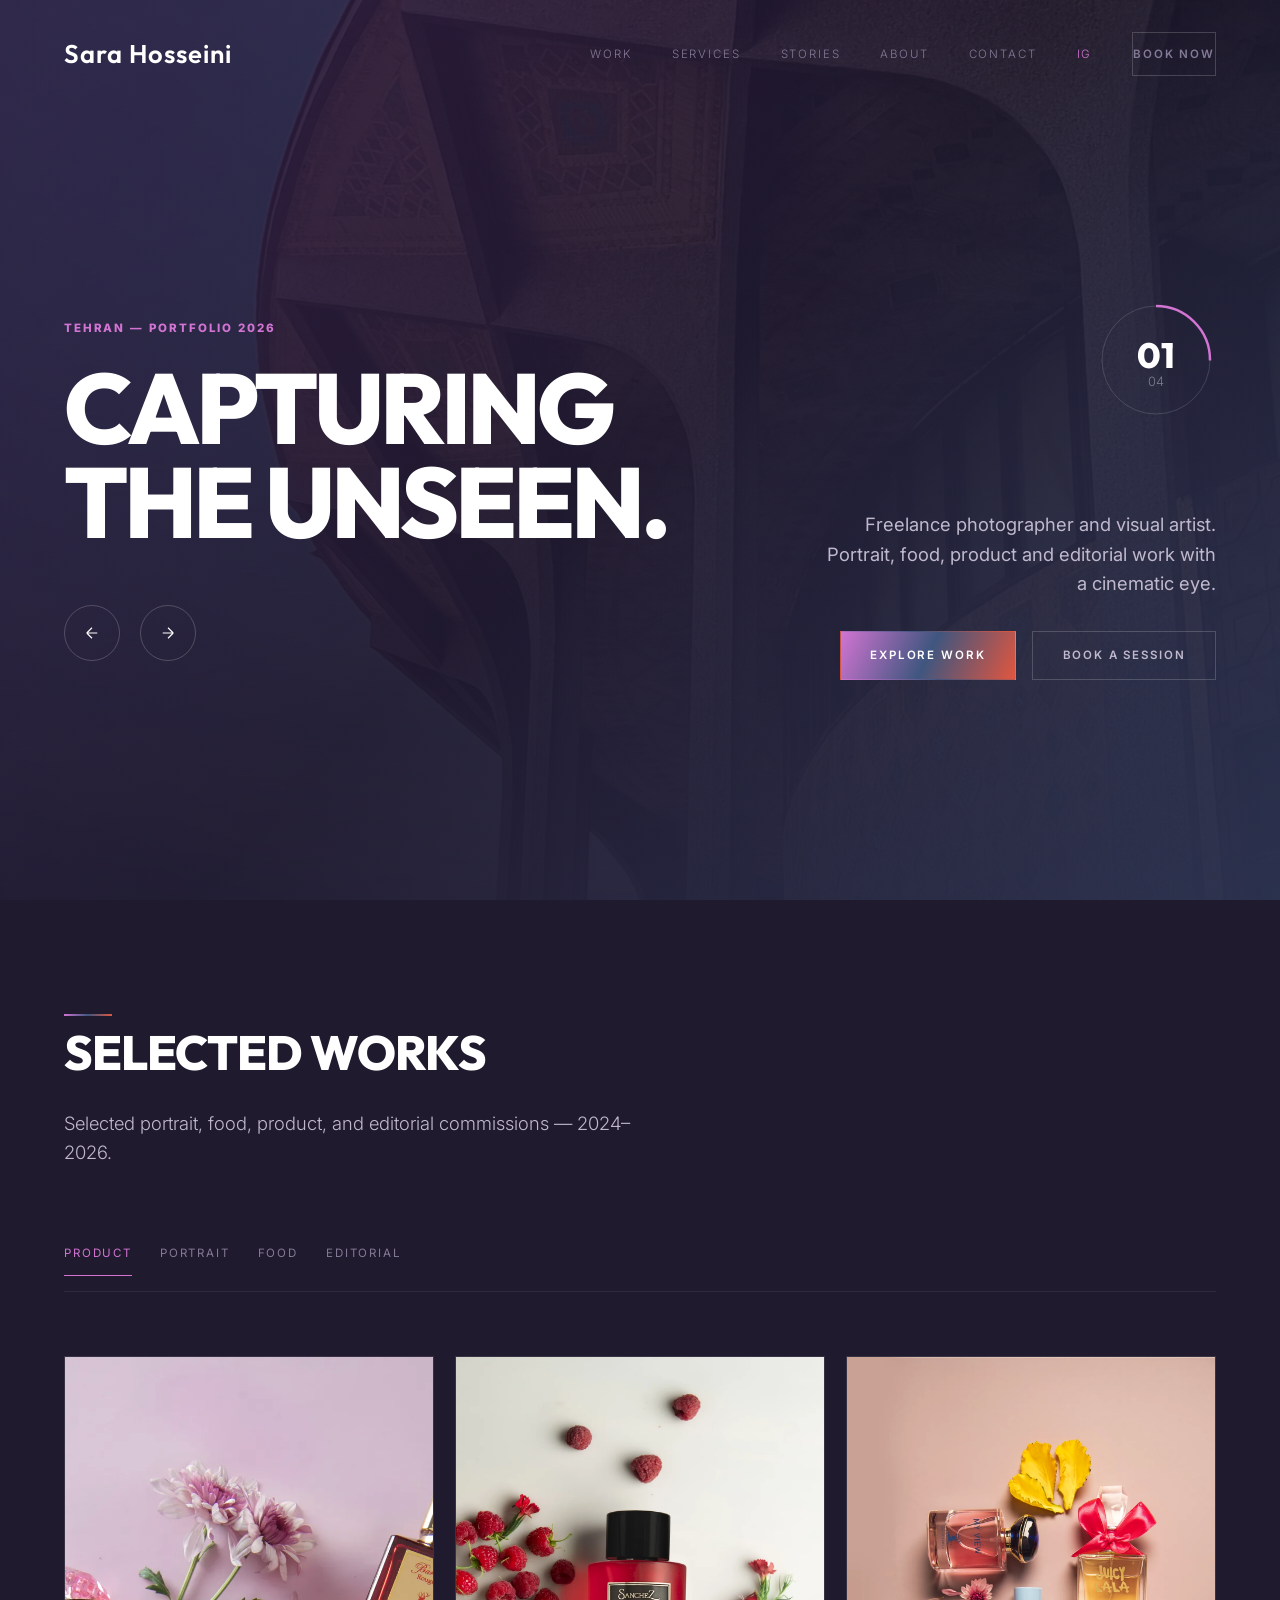
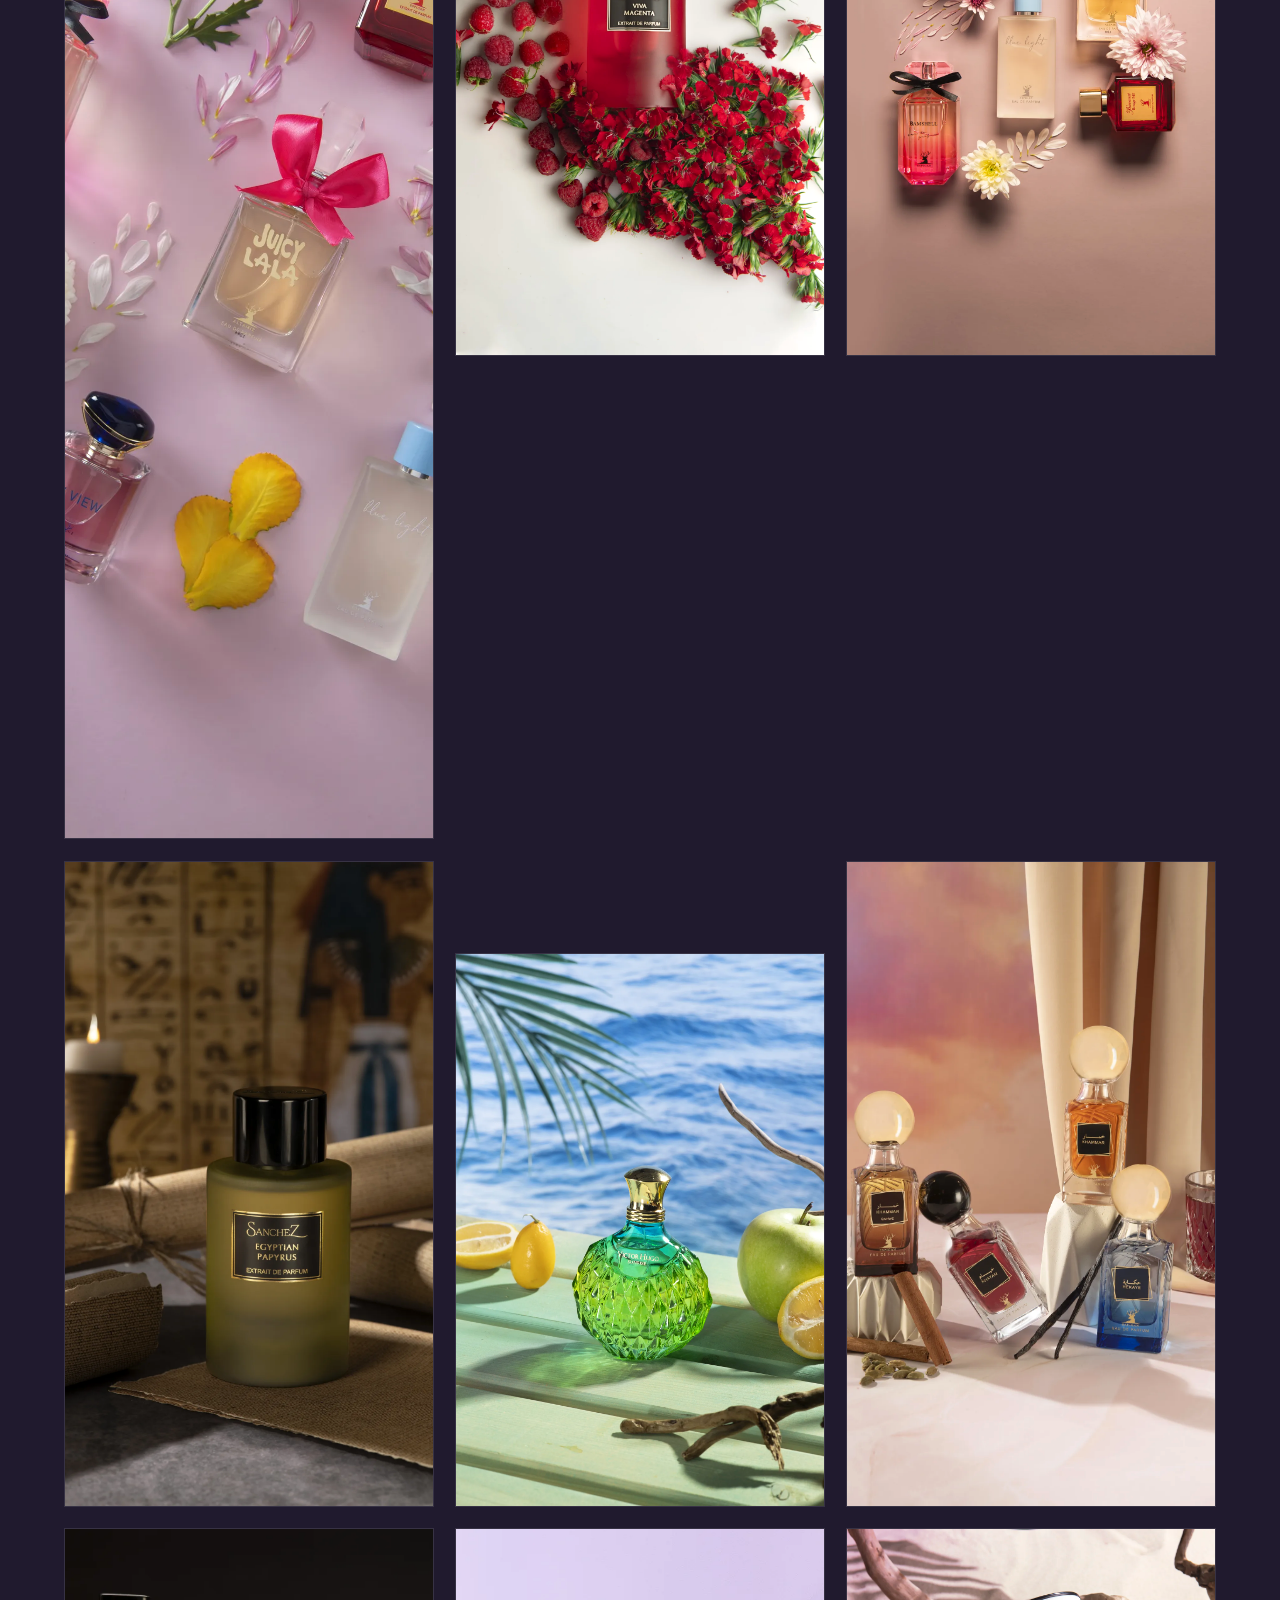
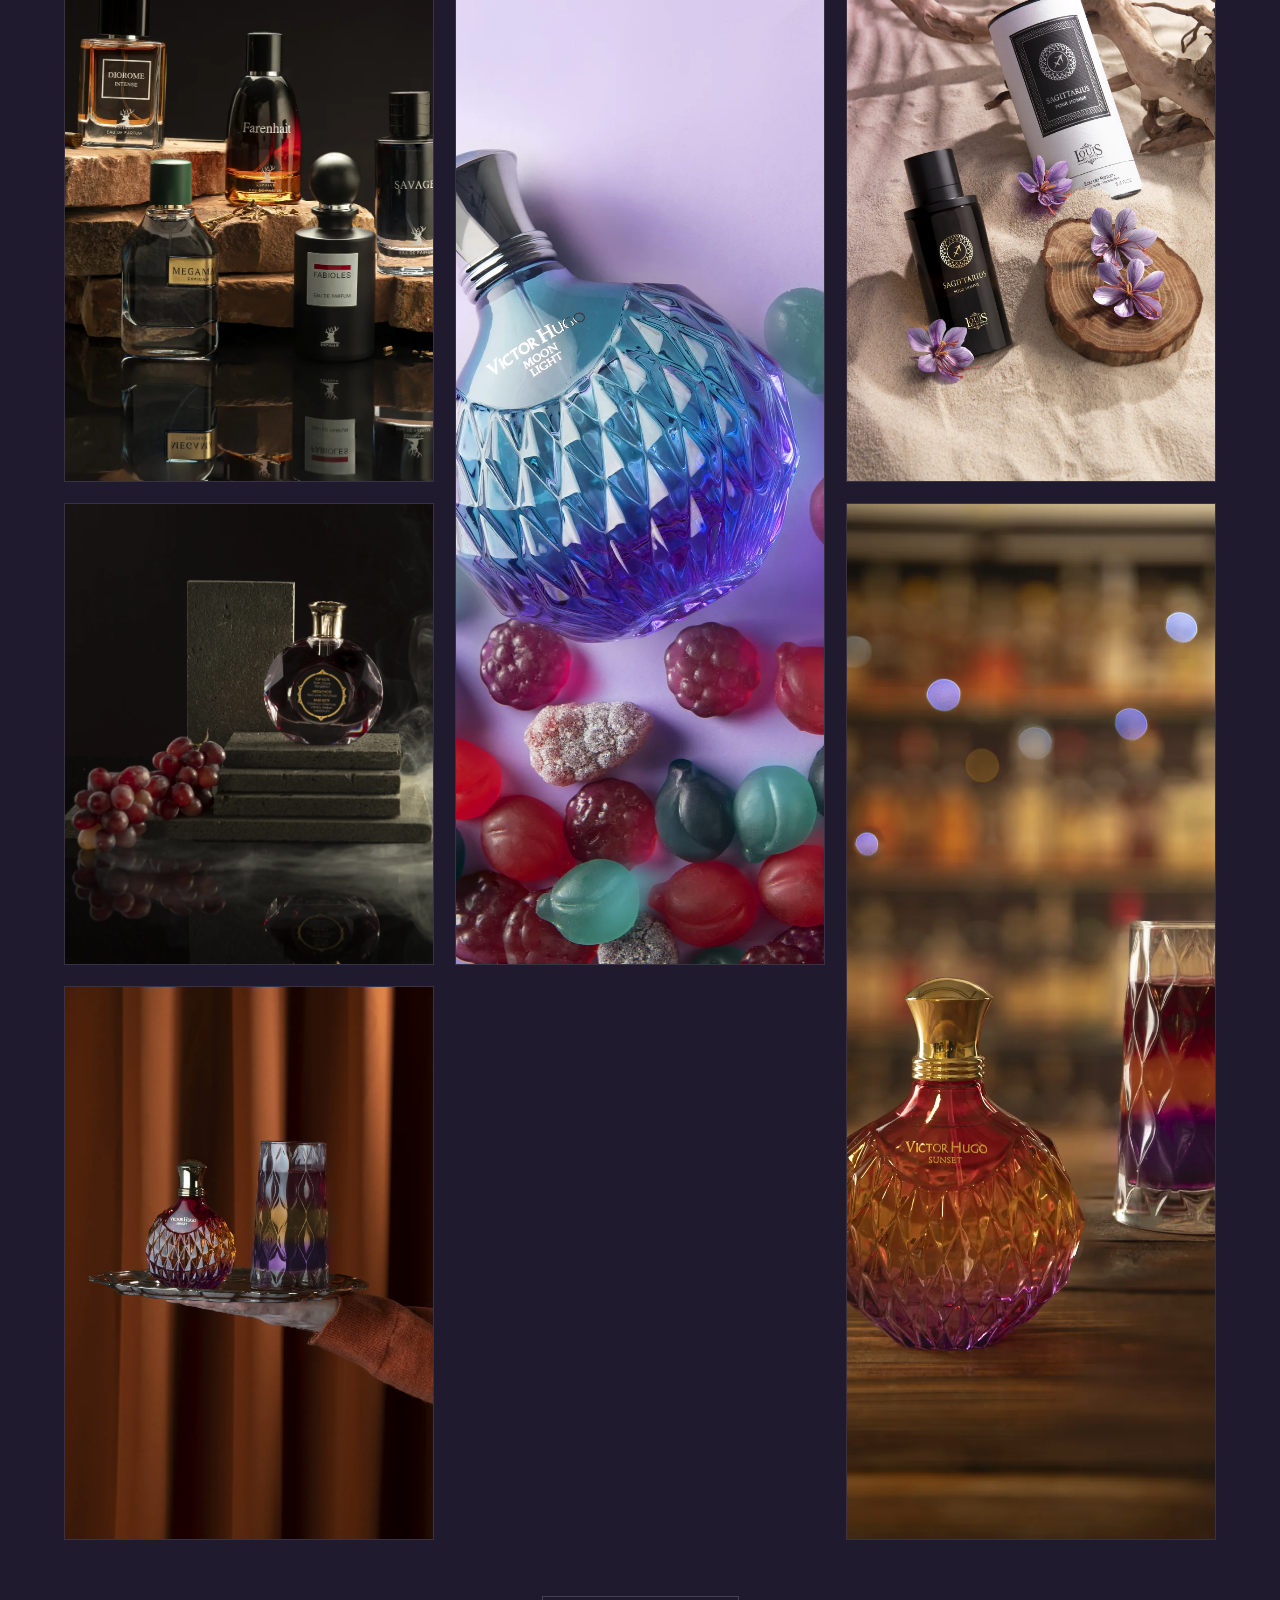
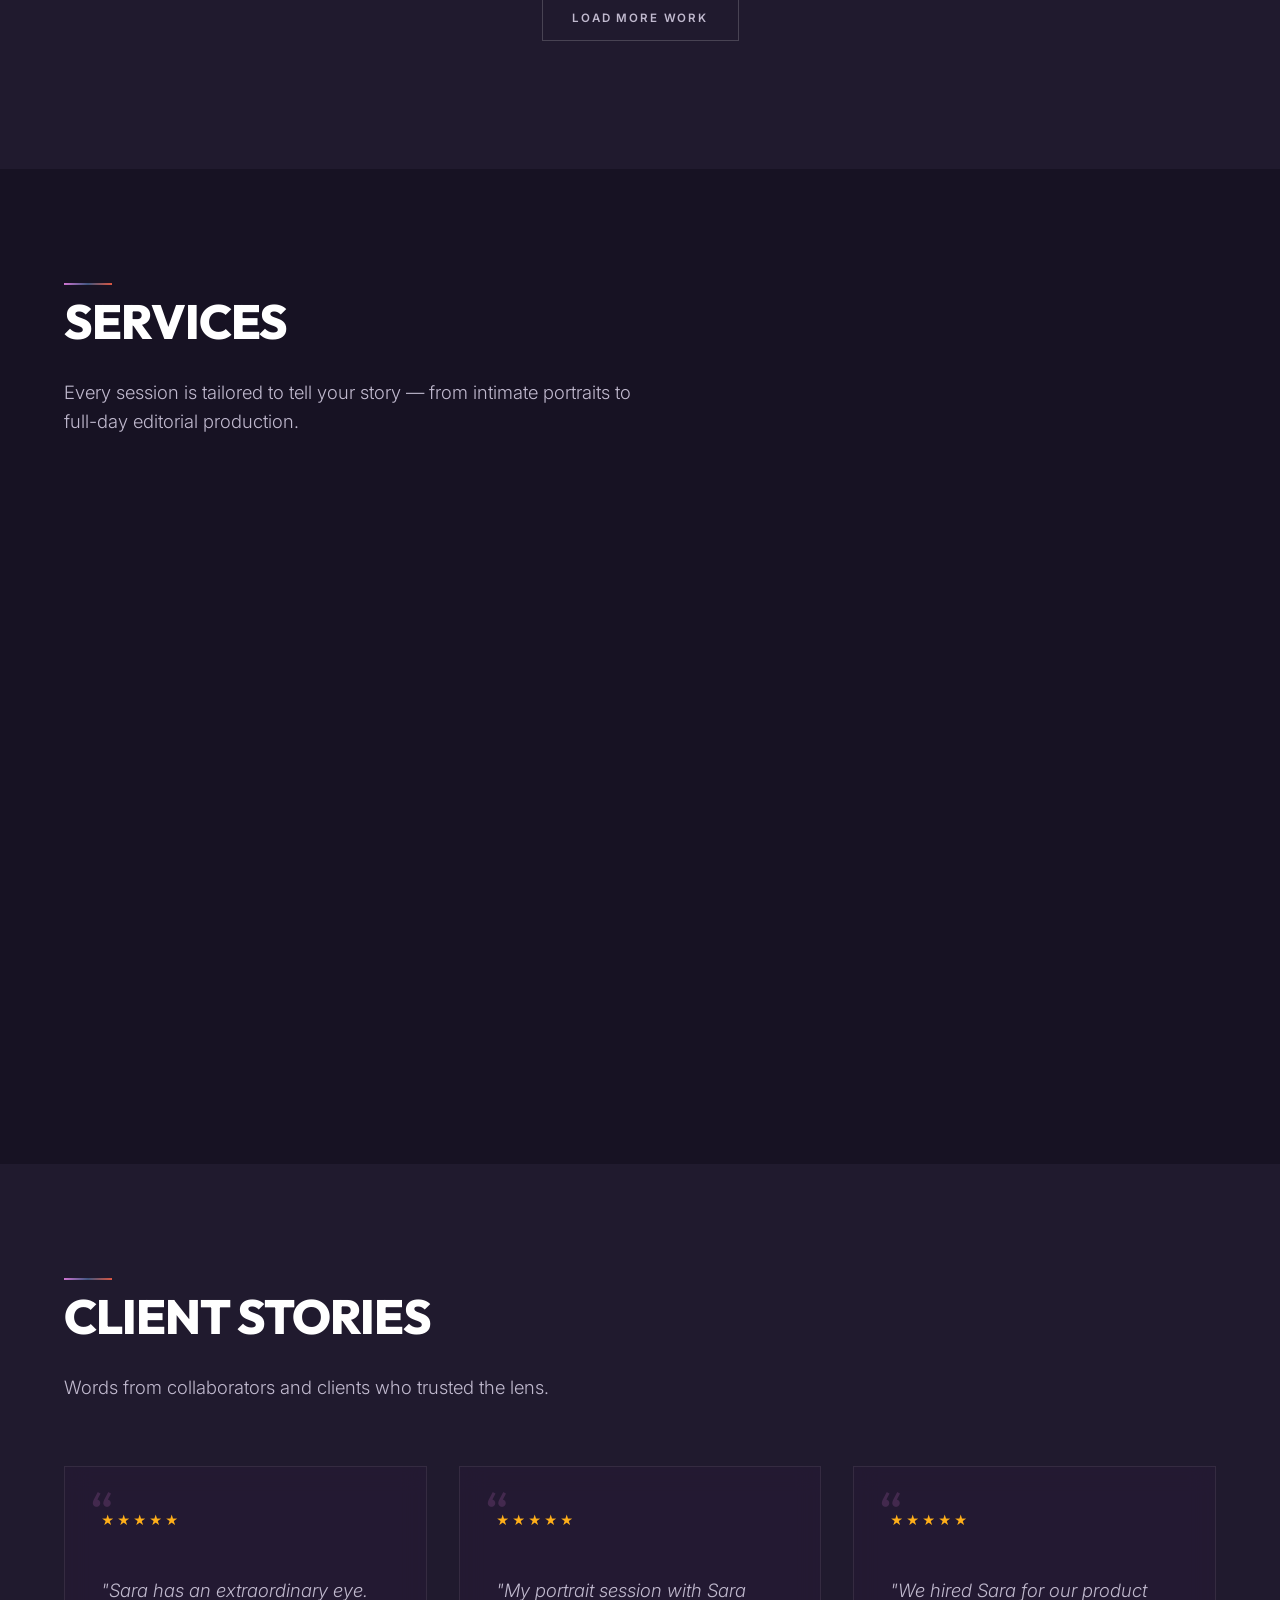
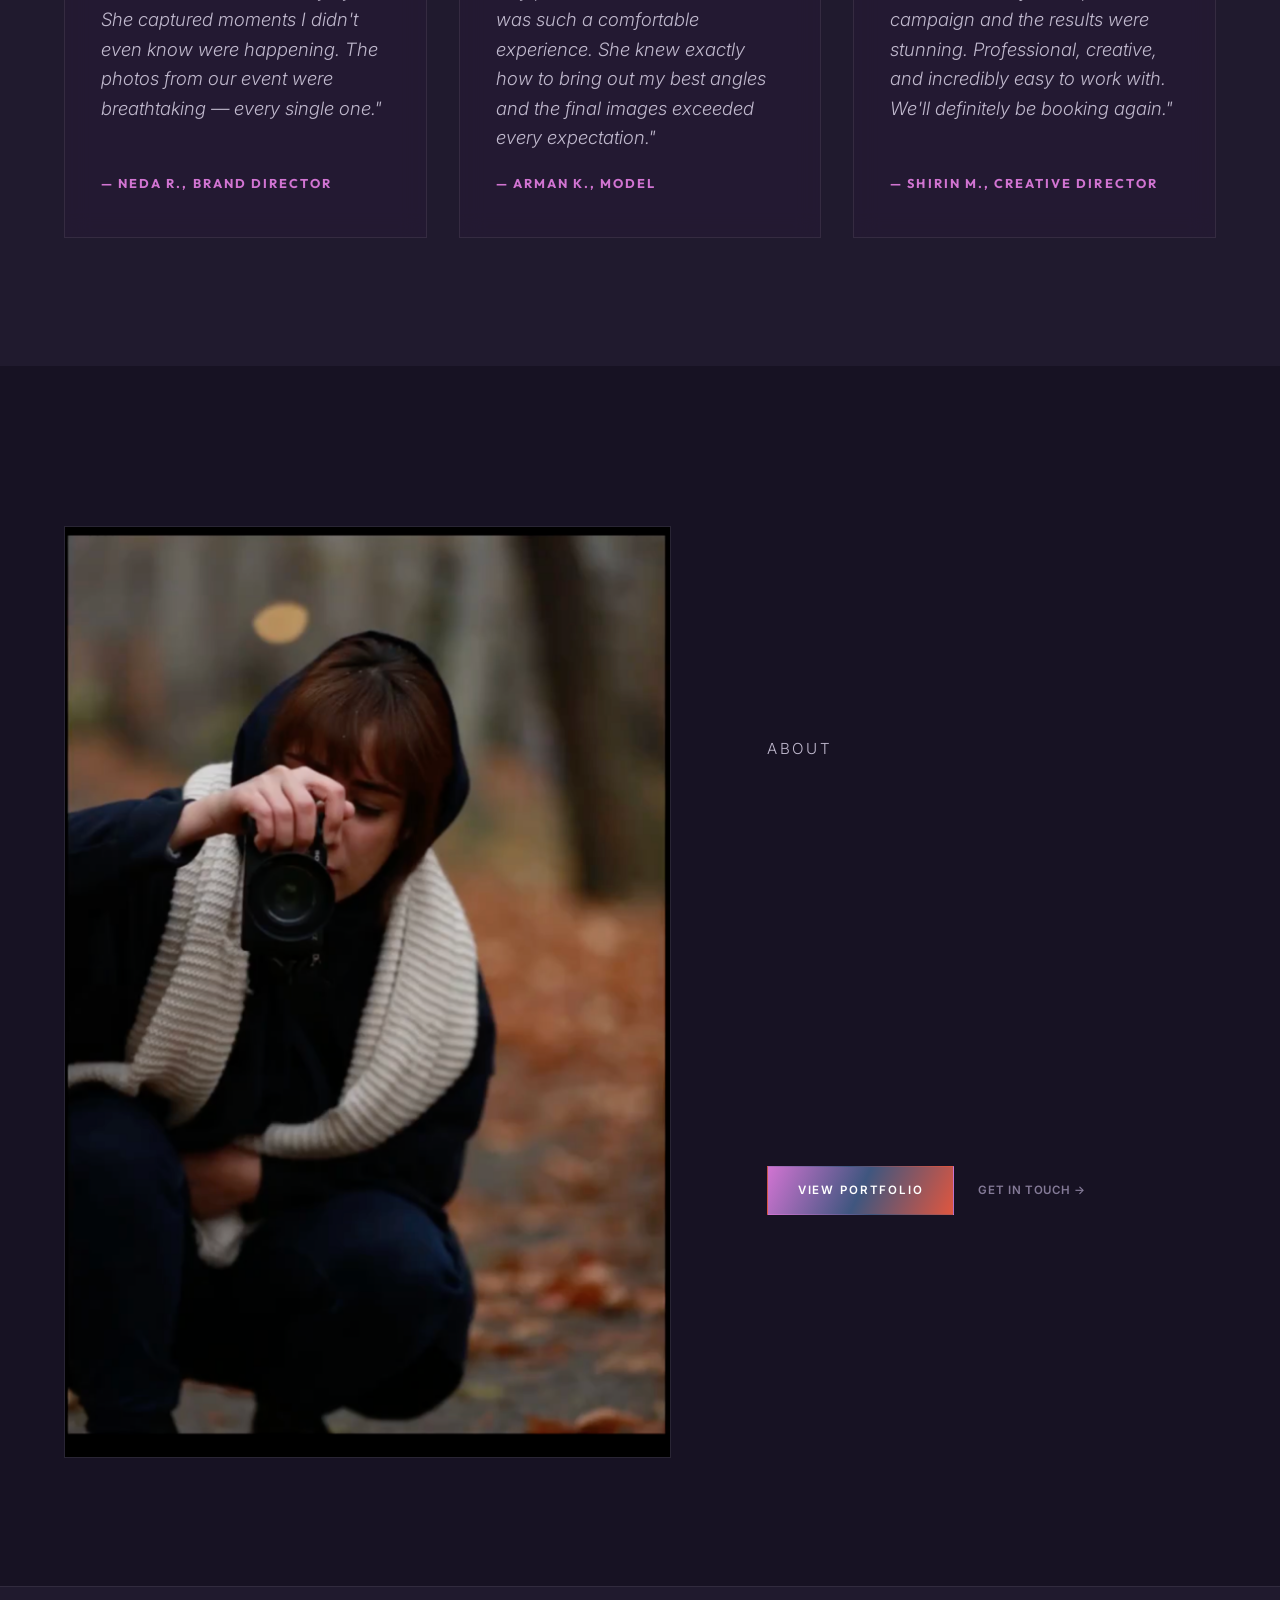
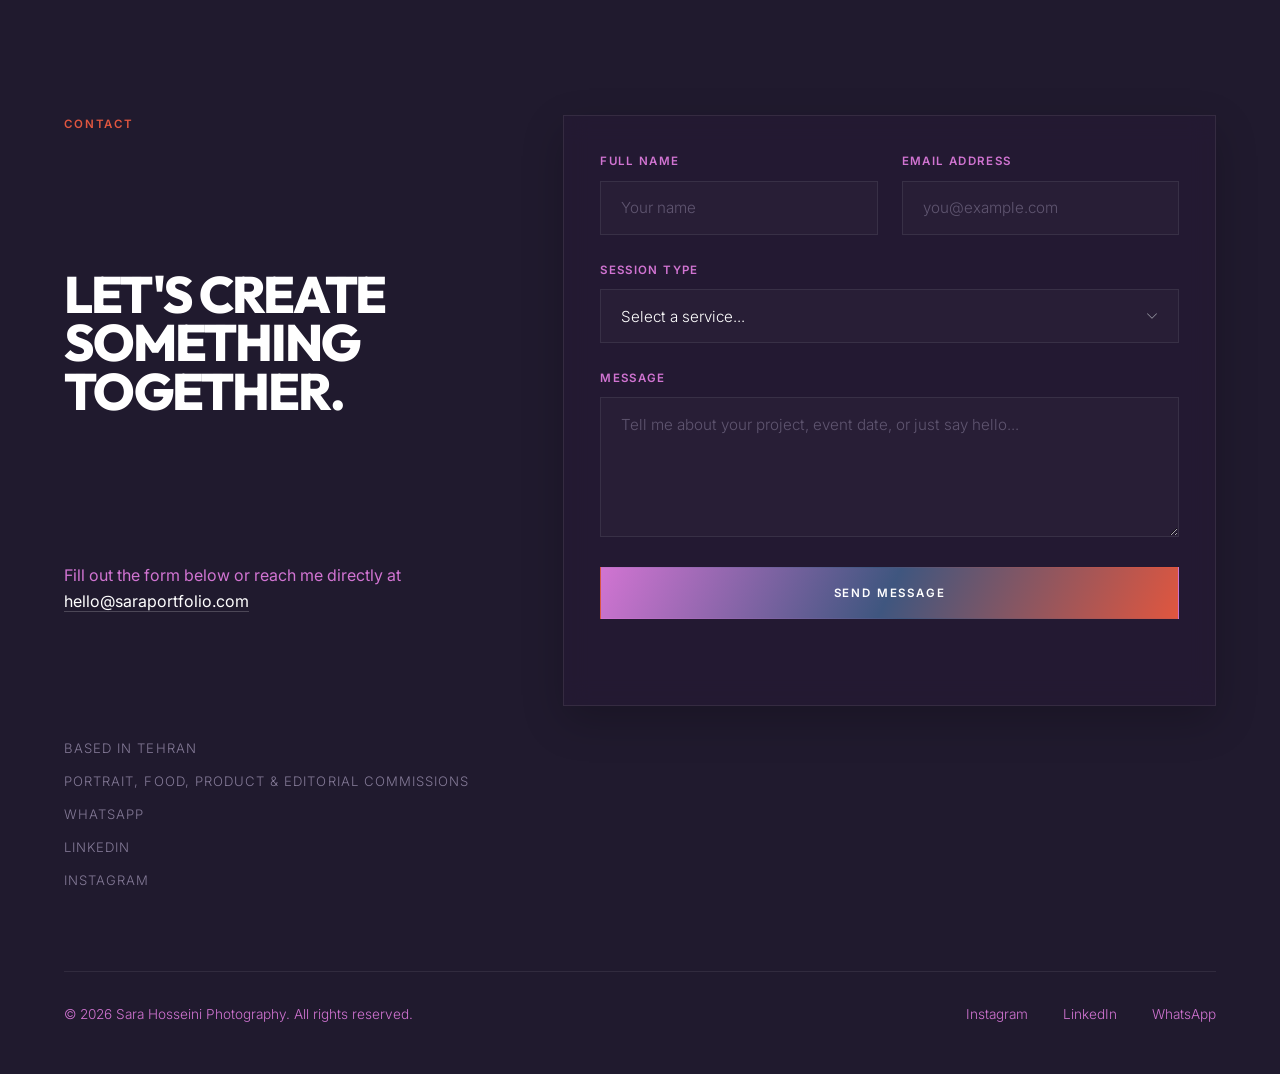
==== index.html @ 2e4ba8ac "Implement 3D book page flip transition effect in gallery lightbox" ====
<!DOCTYPE html>
<html lang="en">

<head>
    <meta charset="UTF-8">
    <meta name="viewport" content="width=device-width, initial-scale=1.0">
    <title>Sara Hosseini | Photography Portfolio — Tehran</title>
    <meta name="description"
        content="Sara Hosseini — freelance photographer and visual artist in Tehran. Portrait, food, product, and editorial photography with a cinematic, premium aesthetic.">
    
    <!-- Open Graph / Facebook -->
    <meta property="og:type" content="website">
    <meta property="og:title" content="Sara Hosseini | Photography Portfolio — Tehran">
    <meta property="og:description" content="Sara Hosseini — freelance photographer and visual artist in Tehran. Portrait, food, product, and editorial photography with a cinematic eye.">
    <meta property="og:image" content="images/hero_bg.webp">

    <!-- Twitter -->
    <meta property="twitter:card" content="summary_large_image">
    <meta property="twitter:title" content="Sara Hosseini | Photography Portfolio — Tehran">
    <meta property="twitter:description" content="Sara Hosseini — freelance photographer and visual artist in Tehran. Portrait, food, product, and editorial photography with a cinematic eye.">
    <meta property="twitter:image" content="images/hero_bg.webp">

    <link rel="preconnect" href="https://fonts.googleapis.com">
    <link rel="preconnect" href="https://fonts.gstatic.com" crossorigin>
    <link href="https://fonts.googleapis.com/css2?family=Inter:wght@300;400;600;700&family=Outfit:wght@300;400;600;800;900&display=swap" rel="stylesheet">
    <link rel="stylesheet" href="style.css?v=5">
</head>

<body>

    <!-- Scroll Progress Bar -->
    <div class="scroll-progress-container">
        <div id="scrollProgress" class="scroll-progress-bar"></div>
    </div>

    <!-- NAVIGATION -->
    <nav id="navbar">
        <div class="nav-container">
            <a href="#" class="logo">Sara Hosseini</a>
            <ul class="nav-links">
                <li><a href="#work">Work</a></li>
                <li><a href="#services">Services</a></li>
                <li><a href="#testimonials">Stories</a></li>
                <li><a href="#about">About</a></li>
                <li><a href="#contact">Contact</a></li>
                <li><a href="https://www.instagram.com/sara__photoz/" target="_blank" rel="noopener noreferrer" class="social-icon">IG</a></li>
                <li><a href="#contact" class="btn btn-nav">Book Now</a></li>
            </ul>
            <button class="burger" id="burger" type="button" aria-label="Open menu" aria-expanded="false" aria-controls="mobileMenu">
                <span></span><span></span><span></span>
            </button>
        </div>
    </nav>

    <!-- Mobile Menu -->
    <div class="mobile-menu" id="mobileMenu">
        <ul>
            <li><a href="#work" class="mobile-link">Work</a></li>
            <li><a href="#services" class="mobile-link">Services</a></li>
            <li><a href="#testimonials" class="mobile-link">Stories</a></li>
            <li><a href="#about" class="mobile-link">About</a></li>
            <li><a href="#contact" class="mobile-link">Contact</a></li>
            <li><a href="https://www.instagram.com/sara__photoz/" target="_blank" rel="noopener noreferrer" class="mobile-link">Instagram</a></li>
        </ul>
    </div>

    <!-- HERO -->
    <header id="hero">
        <div class="hero-bg">
            <img src="images/gallery_2.webp" alt="Sara Hosseini Photography — cinematic work, Tehran" fetchpriority="high">
        </div>
        <div class="hero-grid-container">
            <div class="hero-left-col">
                <p class="hero-kicker label-caps fade-in-up">Tehran — Portfolio 2026</p>
                <h1 class="reveal-text">Capturing<br>the Unseen.</h1>
                <div class="hero-slider-nav fade-in-up">
                    <a href="#contact" class="slider-arrow prev" aria-label="Book Session">
                        <svg width="18" height="18" viewBox="0 0 24 24" fill="none" stroke="currentColor" stroke-width="1.5">
                            <path d="M19 12H5M5 12L12 19M5 12L12 5"/>
                        </svg>
                    </a>
                    <a href="#work" class="slider-arrow next" aria-label="Explore Portfolio">
                        <svg width="18" height="18" viewBox="0 0 24 24" fill="none" stroke="currentColor" stroke-width="1.5">
                            <path d="M5 12H19M19 12L12 5M19 12L12 19"/>
                        </svg>
                    </a>
                </div>
            </div>
            
            <div class="hero-right-col">
                <!-- Circular Slide Index Badge -->
                <div class="slide-index-wrapper fade-in-up">
                    <svg class="progress-ring" width="120" height="120">
                        <circle class="progress-ring__circle" stroke="rgba(255,255,255,0.15)" stroke-width="1" fill="transparent" r="54" cx="60" cy="60"/>
                        <circle class="progress-ring__circle-progress" stroke="var(--accent-pink)" stroke-dasharray="339.29" stroke-dashoffset="254" stroke-width="2.5" fill="transparent" r="54" cx="60" cy="60"/>
                    </svg>
                    <span class="slide-num">01</span>
                    <span class="slide-num-total">04</span>
                </div>
                
                <div class="hero-desc-block fade-in-up">
                    <p class="hero-lead">Freelance photographer and visual artist. Portrait, food, product and editorial work with a cinematic eye.</p>
                    <div class="hero-btns">
                        <a href="#work" class="btn btn-primary">Explore Work</a>
                        <a href="#contact" class="btn btn-secondary">Book a Session</a>
                    </div>
                </div>
            </div>
        </div>
    </header>

    <main>

        <!-- PORTFOLIO GALLERY -->
        <section id="work" class="section">
            <div class="container">
                <div class="section-intro">
                    <h2 class="section-title">Selected Works</h2>
                    <p class="section-subtitle">Selected portrait, food, product, and editorial commissions — 2024–2026.</p>
                </div>

                <!-- Category index -->
                <div class="filter-tabs" id="filterTabs">
                    <button class="filter-btn active" data-filter="product">Product</button>
                    <button class="filter-btn" data-filter="portrait">Portrait</button>
                    <button class="filter-btn" data-filter="food">Food</button>
                    <button class="filter-btn" data-filter="editorial">Editorial</button>
                </div>

                <div class="gallery-masonry" id="gallery">
                    <div class="gallery-item portrait-item" data-category="portrait">
                        <div class="gallery-image-wrapper">
                            <img src="images/gallery_16.webp" alt="Athletic Portrait" loading="lazy">
                            <div class="gallery-overlay">
                                <div class="gallery-info">
                                    <span class="gallery-category">Portrait</span>
                                    <h3 class="gallery-title">Athletic Portrait</h3>
                                </div>
                                <div class="gallery-view-btn">View</div>
                            </div>
                        </div>
                    </div>
                    <div class="gallery-item portrait-item" data-category="portrait">
                        <div class="gallery-image-wrapper">
                            <img src="images/gallery_17.webp" alt="Back Training Study" loading="lazy">
                            <div class="gallery-overlay">
                                <div class="gallery-info">
                                    <span class="gallery-category">Portrait</span>
                                    <h3 class="gallery-title">Back Training Study</h3>
                                </div>
                                <div class="gallery-view-btn">View</div>
                            </div>
                        </div>
                    </div>
                    <div class="gallery-item portrait-item" data-category="portrait">
                        <div class="gallery-image-wrapper">
                            <img src="images/gallery_19.webp" alt="Seated Strength Study" loading="lazy">
                            <div class="gallery-overlay">
                                <div class="gallery-info">
                                    <span class="gallery-category">Portrait</span>
                                    <h3 class="gallery-title">Seated Strength Study</h3>
                                </div>
                                <div class="gallery-view-btn">View</div>
                            </div>
                        </div>
                    </div>
                    <div class="gallery-item portrait-item" data-category="portrait">
                        <div class="gallery-image-wrapper">
                            <img src="images/gallery_20.webp" alt="Dumbbell Training Study" loading="lazy">
                            <div class="gallery-overlay">
                                <div class="gallery-info">
                                    <span class="gallery-category">Portrait</span>
                                    <h3 class="gallery-title">Dumbbell Training Study</h3>
                                </div>
                                <div class="gallery-view-btn">View</div>
                            </div>
                        </div>
                    </div>
                    <div class="gallery-item portrait-item" data-category="food">
                        <div class="gallery-image-wrapper">
                            <img src="images/gallery_25.webp" alt="Station Burger Poster" loading="lazy">
                            <div class="gallery-overlay">
                                <div class="gallery-info">
                                    <span class="gallery-category">Food</span>
                                    <h3 class="gallery-title">Station Burger Poster</h3>
                                </div>
                                <div class="gallery-view-btn">View</div>
                            </div>
                        </div>
                    </div>
                    <div class="gallery-item portrait-item" data-category="food">
                        <div class="gallery-image-wrapper">
                            <img src="images/gallery_26.webp" alt="Boxed Burger Campaign" loading="lazy">
                            <div class="gallery-overlay">
                                <div class="gallery-info">
                                    <span class="gallery-category">Food</span>
                                    <h3 class="gallery-title">Boxed Burger Campaign</h3>
                                </div>
                                <div class="gallery-view-btn">View</div>
                            </div>
                        </div>
                    </div>
                    <div class="gallery-item portrait-item" data-category="food">
                        <div class="gallery-image-wrapper">
                            <img src="images/gallery_28.webp" alt="Ready Burger Campaign" loading="lazy">
                            <div class="gallery-overlay">
                                <div class="gallery-info">
                                    <span class="gallery-category">Food</span>
                                    <h3 class="gallery-title">Ready Burger Campaign</h3>
                                </div>
                                <div class="gallery-view-btn">View</div>
                            </div>
                        </div>
                    </div>
                    <div class="gallery-item portrait-item" data-category="food">
                        <div class="gallery-image-wrapper">
                            <img src="images/gallery_18.webp" alt="Hot Dog Flat Lay" loading="lazy">
                            <div class="gallery-overlay">
                                <div class="gallery-info">
                                    <span class="gallery-category">Food</span>
                                    <h3 class="gallery-title">Hot Dog Flat Lay</h3>
                                </div>
                                <div class="gallery-view-btn">View</div>
                            </div>
                        </div>
                    </div>
                    <div class="gallery-item portrait-item" data-category="food">
                        <div class="gallery-image-wrapper">
                            <img src="images/gallery_23.webp" alt="Sausage Product Still Life" loading="lazy">
                            <div class="gallery-overlay">
                                <div class="gallery-info">
                                    <span class="gallery-category">Food</span>
                                    <h3 class="gallery-title">Sausage Product Still Life</h3>
                                </div>
                                <div class="gallery-view-btn">View</div>
                            </div>
                        </div>
                    </div>
                    <div class="gallery-item portrait-item" data-category="food">
                        <div class="gallery-image-wrapper">
                            <img src="images/gallery_30.webp" alt="Sausage Campaign Poster" loading="lazy">
                            <div class="gallery-overlay">
                                <div class="gallery-info">
                                    <span class="gallery-category">Food</span>
                                    <h3 class="gallery-title">Sausage Campaign Poster</h3>
                                </div>
                                <div class="gallery-view-btn">View</div>
                            </div>
                        </div>
                    </div>
                    <div class="gallery-item portrait-item" data-category="food">
                        <div class="gallery-image-wrapper">
                            <img src="images/gallery_24.webp" alt="Deli Package Poster" loading="lazy">
                            <div class="gallery-overlay">
                                <div class="gallery-info">
                                    <span class="gallery-category">Food</span>
                                    <h3 class="gallery-title">Deli Package Poster</h3>
                                </div>
                                <div class="gallery-view-btn">View</div>
                            </div>
                        </div>
                    </div>
                    <div class="gallery-item portrait-item" data-category="food">
                        <div class="gallery-image-wrapper">
                            <img src="images/gallery_22.webp" alt="Kookoo Package Study" loading="lazy">
                            <div class="gallery-overlay">
                                <div class="gallery-info">
                                    <span class="gallery-category">Food</span>
                                    <h3 class="gallery-title">Kookoo Package Study</h3>
                                </div>
                                <div class="gallery-view-btn">View</div>
                            </div>
                        </div>
                    </div>
                    <div class="gallery-item portrait-item" data-category="food">
                        <div class="gallery-image-wrapper">
                            <img src="images/gallery_27.webp" alt="Prepared Greens Poster" loading="lazy">
                            <div class="gallery-overlay">
                                <div class="gallery-info">
                                    <span class="gallery-category">Food</span>
                                    <h3 class="gallery-title">Prepared Greens Poster</h3>
                                </div>
                                <div class="gallery-view-btn">View</div>
                            </div>
                        </div>
                    </div>
                    <div class="gallery-item portrait-item" data-category="food">
                        <div class="gallery-image-wrapper">
                            <img src="images/gallery_29.webp" alt="Green Package Display" loading="lazy">
                            <div class="gallery-overlay">
                                <div class="gallery-info">
                                    <span class="gallery-category">Food</span>
                                    <h3 class="gallery-title">Green Package Display</h3>
                                </div>
                                <div class="gallery-view-btn">View</div>
                            </div>
                        </div>
                    </div>
                    <div class="gallery-item portrait-item" data-category="food">
                        <div class="gallery-image-wrapper">
                            <img src="images/gallery_32.webp" alt="Lowball Cocktail Study" loading="lazy">
                            <div class="gallery-overlay">
                                <div class="gallery-info">
                                    <span class="gallery-category">Food</span>
                                    <h3 class="gallery-title">Lowball Cocktail Study</h3>
                                </div>
                                <div class="gallery-view-btn">View</div>
                            </div>
                        </div>
                    </div>
                    <div class="gallery-item portrait-item" data-category="food">
                        <div class="gallery-image-wrapper">
                            <img src="images/gallery_41.webp" alt="Grape Harvest Still Life" loading="lazy">
                            <div class="gallery-overlay">
                                <div class="gallery-info">
                                    <span class="gallery-category">Food</span>
                                    <h3 class="gallery-title">Grape Harvest Still Life</h3>
                                </div>
                                <div class="gallery-view-btn">View</div>
                            </div>
                        </div>
                    </div>
                    <div class="gallery-item portrait-item" data-category="product">
                        <div class="gallery-image-wrapper">
                            <img src="images/gallery_31.webp" alt="Perfume and Petals" loading="lazy">
                            <div class="gallery-overlay">
                                <div class="gallery-info">
                                    <span class="gallery-category">Product</span>
                                    <h3 class="gallery-title">Perfume and Petals</h3>
                                </div>
                                <div class="gallery-view-btn">View</div>
                            </div>
                        </div>
                    </div>
                    <div class="gallery-item portrait-item" data-category="product">
                        <div class="gallery-image-wrapper">
                            <img src="images/gallery_34.webp" alt="Berry Scent Campaign" loading="lazy">
                            <div class="gallery-overlay">
                                <div class="gallery-info">
                                    <span class="gallery-category">Product</span>
                                    <h3 class="gallery-title">Berry Scent Campaign</h3>
                                </div>
                                <div class="gallery-view-btn">View</div>
                            </div>
                        </div>
                    </div>
                    <div class="gallery-item portrait-item" data-category="product">
                        <div class="gallery-image-wrapper">
                            <img src="images/gallery_35.webp" alt="Perfume Flat Lay" loading="lazy">
                            <div class="gallery-overlay">
                                <div class="gallery-info">
                                    <span class="gallery-category">Product</span>
                                    <h3 class="gallery-title">Perfume Flat Lay</h3>
                                </div>
                                <div class="gallery-view-btn">View</div>
                            </div>
                        </div>
                    </div>
                    <div class="gallery-item portrait-item" data-category="product">
                        <div class="gallery-image-wrapper">
                            <img src="images/gallery_42.webp" alt="Paris Scent Poster" loading="lazy">
                            <div class="gallery-overlay">
                                <div class="gallery-info">
                                    <span class="gallery-category">Product</span>
                                    <h3 class="gallery-title">Paris Scent Poster</h3>
                                </div>
                                <div class="gallery-view-btn">View</div>
                            </div>
                        </div>
                    </div>
                    <div class="gallery-item portrait-item" data-category="product">
                        <div class="gallery-image-wrapper">
                            <img src="images/gallery_33.webp" alt="Magenta Bottle Study" loading="lazy">
                            <div class="gallery-overlay">
                                <div class="gallery-info">
                                    <span class="gallery-category">Product</span>
                                    <h3 class="gallery-title">Magenta Bottle Study</h3>
                                </div>
                                <div class="gallery-view-btn">View</div>
                            </div>
                        </div>
                    </div>
                    <div class="gallery-item portrait-item" data-category="product">
                        <div class="gallery-image-wrapper">
                            <img src="images/gallery_40.webp" alt="Mirror Scent Study" loading="lazy">
                            <div class="gallery-overlay">
                                <div class="gallery-info">
                                    <span class="gallery-category">Product</span>
                                    <h3 class="gallery-title">Mirror Scent Study</h3>
                                </div>
                                <div class="gallery-view-btn">View</div>
                            </div>
                        </div>
                    </div>
                    <div class="gallery-item portrait-item" data-category="product">
                        <div class="gallery-image-wrapper">
                            <img src="images/gallery_37.webp" alt="Fragrance Shelf Study" loading="lazy">
                            <div class="gallery-overlay">
                                <div class="gallery-info">
                                    <span class="gallery-category">Product</span>
                                    <h3 class="gallery-title">Fragrance Shelf Study</h3>
                                </div>
                                <div class="gallery-view-btn">View</div>
                            </div>
                        </div>
                    </div>
                    <div class="gallery-item portrait-item" data-category="product">
                        <div class="gallery-image-wrapper">
                            <img src="images/gallery_36.webp" alt="Citrus Product Study" loading="lazy">
                            <div class="gallery-overlay">
                                <div class="gallery-info">
                                    <span class="gallery-category">Product</span>
                                    <h3 class="gallery-title">Citrus Product Study</h3>
                                </div>
                                <div class="gallery-view-btn">View</div>
                            </div>
                        </div>
                    </div>
                    <div class="gallery-item portrait-item" data-category="product">
                        <div class="gallery-image-wrapper">
                            <img src="images/gallery_38.webp" alt="Shadowed Product Set" loading="lazy">
                            <div class="gallery-overlay">
                                <div class="gallery-info">
                                    <span class="gallery-category">Product</span>
                                    <h3 class="gallery-title">Shadowed Product Set</h3>
                                </div>
                                <div class="gallery-view-btn">View</div>
                            </div>
                        </div>
                    </div>
                    <div class="gallery-item portrait-item" data-category="product">
                        <div class="gallery-image-wrapper">
                            <img src="images/gallery_39.webp" alt="Gummy Scent Study" loading="lazy">
                            <div class="gallery-overlay">
                                <div class="gallery-info">
                                    <span class="gallery-category">Product</span>
                                    <h3 class="gallery-title">Gummy Scent Study</h3>
                                </div>
                                <div class="gallery-view-btn">View</div>
                            </div>
                        </div>
                    </div>
                    <div class="gallery-item portrait-item" data-category="product">
                        <div class="gallery-image-wrapper">
                            <img src="images/gallery_44.webp" alt="Botanical Product Study" loading="lazy">
                            <div class="gallery-overlay">
                                <div class="gallery-info">
                                    <span class="gallery-category">Product</span>
                                    <h3 class="gallery-title">Botanical Product Study</h3>
                                </div>
                                <div class="gallery-view-btn">View</div>
                            </div>
                        </div>
                    </div>
                    <div class="gallery-item portrait-item" data-category="product">
                        <div class="gallery-image-wrapper">
                            <img src="images/gallery_43.webp" alt="Bordeaux Bottle Study" loading="lazy">
                            <div class="gallery-overlay">
                                <div class="gallery-info">
                                    <span class="gallery-category">Product</span>
                                    <h3 class="gallery-title">Bordeaux Bottle Study</h3>
                                </div>
                                <div class="gallery-view-btn">View</div>
                            </div>
                        </div>
                    </div>
                    <div class="gallery-item portrait-item" data-category="product">
                        <div class="gallery-image-wrapper">
                            <img src="images/gallery_14.webp" alt="Lowball Still Life" loading="lazy">
                            <div class="gallery-overlay">
                                <div class="gallery-info">
                                    <span class="gallery-category">Product</span>
                                    <h3 class="gallery-title">Lowball Still Life</h3>
                                </div>
                                <div class="gallery-view-btn">View</div>
                            </div>
                        </div>
                    </div>
                    <div class="gallery-item portrait-item" data-category="product">
                        <div class="gallery-image-wrapper">
                            <img src="images/gallery_15.webp" alt="Warm Drape Study" loading="lazy">
                            <div class="gallery-overlay">
                                <div class="gallery-info">
                                    <span class="gallery-category">Product</span>
                                    <h3 class="gallery-title">Warm Drape Study</h3>
                                </div>
                                <div class="gallery-view-btn">View</div>
                            </div>
                        </div>
                    </div>
                    <div class="gallery-item portrait-item" data-category="editorial">
                        <div class="gallery-image-wrapper">
                            <img src="images/gallery_1.webp" alt="Stained Glass Chapel" loading="lazy">
                            <div class="gallery-overlay">
                                <div class="gallery-info">
                                    <span class="gallery-category">Editorial</span>
                                    <h3 class="gallery-title">Stained Glass Chapel</h3>
                                </div>
                                <div class="gallery-view-btn">View</div>
                            </div>
                        </div>
                    </div>
                    <div class="gallery-item portrait-item" data-category="editorial">
                        <div class="gallery-image-wrapper">
                            <img src="images/gallery_4.webp" alt="Mirror Hall Interior" loading="lazy">
                            <div class="gallery-overlay">
                                <div class="gallery-info">
                                    <span class="gallery-category">Editorial</span>
                                    <h3 class="gallery-title">Mirror Hall Interior</h3>
                                </div>
                                <div class="gallery-view-btn">View</div>
                            </div>
                        </div>
                    </div>
                    <div class="gallery-item portrait-item" data-category="editorial">
                        <div class="gallery-image-wrapper">
                            <img src="images/gallery_11.webp" alt="Curved Glass Atrium" loading="lazy">
                            <div class="gallery-overlay">
                                <div class="gallery-info">
                                    <span class="gallery-category">Editorial</span>
                                    <h3 class="gallery-title">Curved Glass Atrium</h3>
                                </div>
                                <div class="gallery-view-btn">View</div>
                            </div>
                        </div>
                    </div>
                    <div class="gallery-item portrait-item" data-category="editorial">
                        <div class="gallery-image-wrapper">
                            <img src="images/gallery_2.webp" alt="Curved Concrete Facade" loading="lazy">
                            <div class="gallery-overlay">
                                <div class="gallery-info">
                                    <span class="gallery-category">Editorial</span>
                                    <h3 class="gallery-title">Curved Concrete Facade</h3>
                                </div>
                                <div class="gallery-view-btn">View</div>
                            </div>
                        </div>
                    </div>
                    <div class="gallery-item portrait-item" data-category="editorial">
                        <div class="gallery-image-wrapper">
                            <img src="images/gallery_3.webp" alt="Tilework Facade Study" loading="lazy">
                            <div class="gallery-overlay">
                                <div class="gallery-info">
                                    <span class="gallery-category">Editorial</span>
                                    <h3 class="gallery-title">Tilework Facade Study</h3>
                                </div>
                                <div class="gallery-view-btn">View</div>
                            </div>
                        </div>
                    </div>
                    <div class="gallery-item portrait-item" data-category="editorial">
                        <div class="gallery-image-wrapper">
                            <img src="images/gallery_13.webp" alt="Azadi Tower Geometry" loading="lazy">
                            <div class="gallery-overlay">
                                <div class="gallery-info">
                                    <span class="gallery-category">Editorial</span>
                                    <h3 class="gallery-title">Azadi Tower Geometry</h3>
                                </div>
                                <div class="gallery-view-btn">View</div>
                            </div>
                        </div>
                    </div>
                    <div class="gallery-item portrait-item" data-category="editorial">
                        <div class="gallery-image-wrapper">
                            <img src="images/gallery_12.webp" alt="Tower in Fog" loading="lazy">
                            <div class="gallery-overlay">
                                <div class="gallery-info">
                                    <span class="gallery-category">Editorial</span>
                                    <h3 class="gallery-title">Tower in Fog</h3>
                                </div>
                                <div class="gallery-view-btn">View</div>
                            </div>
                        </div>
                    </div>
                    <div class="gallery-item portrait-item" data-category="editorial">
                        <div class="gallery-image-wrapper">
                            <img src="images/gallery_6.webp" alt="Side Street Morning" loading="lazy">
                            <div class="gallery-overlay">
                                <div class="gallery-info">
                                    <span class="gallery-category">Editorial</span>
                                    <h3 class="gallery-title">Side Street Morning</h3>
                                </div>
                                <div class="gallery-view-btn">View</div>
                            </div>
                        </div>
                    </div>
                    <div class="gallery-item portrait-item" data-category="editorial">
                        <div class="gallery-image-wrapper">
                            <img src="images/gallery_7.webp" alt="Shadow Crosswalk" loading="lazy">
                            <div class="gallery-overlay">
                                <div class="gallery-info">
                                    <span class="gallery-category">Editorial</span>
                                    <h3 class="gallery-title">Shadow Crosswalk</h3>
                                </div>
                                <div class="gallery-view-btn">View</div>
                            </div>
                        </div>
                    </div>
                    <div class="gallery-item portrait-item" data-category="editorial">
                        <div class="gallery-image-wrapper">
                            <img src="images/gallery_5.webp" alt="Metro Platform Lines" loading="lazy">
                            <div class="gallery-overlay">
                                <div class="gallery-info">
                                    <span class="gallery-category">Editorial</span>
                                    <h3 class="gallery-title">Metro Platform Lines</h3>
                                </div>
                                <div class="gallery-view-btn">View</div>
                            </div>
                        </div>
                    </div>
                    <div class="gallery-item portrait-item" data-category="editorial">
                        <div class="gallery-image-wrapper">
                            <img src="images/gallery_8.webp" alt="Observation Wheel Study" loading="lazy">
                            <div class="gallery-overlay">
                                <div class="gallery-info">
                                    <span class="gallery-category">Editorial</span>
                                    <h3 class="gallery-title">Observation Wheel Study</h3>
                                </div>
                                <div class="gallery-view-btn">View</div>
                            </div>
                        </div>
                    </div>
                    <div class="gallery-item portrait-item" data-category="editorial">
                        <div class="gallery-image-wrapper">
                            <img src="images/gallery_9.webp" alt="Night Wheel Detail" loading="lazy">
                            <div class="gallery-overlay">
                                <div class="gallery-info">
                                    <span class="gallery-category">Editorial</span>
                                    <h3 class="gallery-title">Night Wheel Detail</h3>
                                </div>
                                <div class="gallery-view-btn">View</div>
                            </div>
                        </div>
                    </div>
                    <div class="gallery-item portrait-item" data-category="editorial">
                        <div class="gallery-image-wrapper">
                            <img src="images/gallery_10.webp" alt="Neon Wheel Lights" loading="lazy">
                            <div class="gallery-overlay">
                                <div class="gallery-info">
                                    <span class="gallery-category">Editorial</span>
                                    <h3 class="gallery-title">Neon Wheel Lights</h3>
                                </div>
                                <div class="gallery-view-btn">View</div>
                            </div>
                        </div>
                    </div>
                    <div class="gallery-item portrait-item" data-category="editorial">
                        <div class="gallery-image-wrapper">
                            <img src="images/gallery_21.webp" alt="Transit Campaign Poster" loading="lazy">
                            <div class="gallery-overlay">
                                <div class="gallery-info">
                                    <span class="gallery-category">Editorial</span>
                                    <h3 class="gallery-title">Transit Campaign Poster</h3>
                                </div>
                                <div class="gallery-view-btn">View</div>
                            </div>
                        </div>
                    </div>
                    <div class="gallery-item portrait-item" data-category="editorial">
                        <div class="gallery-image-wrapper">
                            <img src="images/hero_bg.webp" alt="Misty Forest Path" loading="lazy">
                            <div class="gallery-overlay">
                                <div class="gallery-info">
                                    <span class="gallery-category">Editorial</span>
                                    <h3 class="gallery-title">Misty Forest Path</h3>
                                </div>
                                <div class="gallery-view-btn">View</div>
                            </div>
                        </div>
                    </div>
                </div>
                <div class="gallery-actions">
                    <button class="btn btn-secondary" id="loadMoreGallery" type="button">Load More Work</button>
                </div>
        </section>

        <!-- SERVICES -->
        <section id="services" class="section section-dark">
            <div class="container">
                <div class="section-intro">
                    <h2 class="section-title">Services</h2>
                    <p class="section-subtitle">Every session is tailored to tell your story — from intimate portraits to full-day editorial production.</p>
                </div>
                <div class="services-grid">

                    <div class="service-card reveal-on-scroll">
                        <div class="service-icon">◈</div>
                        <h3>Portrait Sessions</h3>
                        <p>Personal, editorial, and fashion portraits shot on location or in studio. Includes pre-shoot
                            consultation, 2-hour session, and a curated gallery of 30+ edited images.</p>
                        <ul class="service-includes">
                            <li>Pre-shoot style consultation</li>
                            <li>30+ fully edited images</li>
                            <li>Private online gallery</li>
                            <li>Print-ready files included</li>
                        </ul>
                        <a href="#contact" class="btn btn-primary">Book a Session</a>
                    </div>

                    <div class="service-card reveal-on-scroll">
                        <div class="service-icon">◉</div>
                        <h3>Events & Coverage</h3>
                        <p>Full-day or half-day coverage of corporate events, exhibitions, launches, and gatherings.
                            Discreet, documentary style with cinematic results.</p>
                        <ul class="service-includes">
                            <li>Half or full day coverage</li>
                            <li>100+ edited images</li>
                            <li>48-hour turnaround for highlights</li>
                            <li>Commercial usage license</li>
                        </ul>
                        <a href="#contact" class="btn btn-secondary">Check Availability</a>
                    </div>

                    <div class="service-card reveal-on-scroll">
                        <div class="service-icon">◇</div>
                        <h3>Editorial & Brand</h3>
                        <p>High-impact photography for brands, publications, and creative projects. Art direction
                            available. Perfect for lookbooks, campaigns, and social content.</p>
                        <ul class="service-includes">
                            <li>Creative direction included</li>
                            <li>Full-day production shoot</li>
                            <li>50+ edited, brand-ready images</li>
                            <li>Licensing options available</li>
                        </ul>
                        <a href="#contact" class="btn btn-secondary">Get a Quote</a>
                    </div>

                </div>
            </div>
        </section>

        <!-- TESTIMONIALS -->
        <section id="testimonials" class="section">
            <div class="container">
                <div class="section-intro">
                    <h2 class="section-title">Client Stories</h2>
                    <p class="section-subtitle">Words from collaborators and clients who trusted the lens.</p>
                </div>
                <div class="testimonials-grid">

                    <div class="testimonial-card reveal-on-scroll">
                        <div class="stars">★★★★★</div>
                        <blockquote>"Sara has an extraordinary eye. She captured moments I didn't even know were
                            happening. The photos from our event were breathtaking — every single one."</blockquote>
                        <cite>— Neda R., Brand Director</cite>
                    </div>

                    <div class="testimonial-card reveal-on-scroll">
                        <div class="stars">★★★★★</div>
                        <blockquote>"My portrait session with Sara was such a comfortable experience. She knew exactly
                            how to bring out my best angles and the final images exceeded every expectation."
                        </blockquote>
                        <cite>— Arman K., Model</cite>
                    </div>

                    <div class="testimonial-card reveal-on-scroll">
                        <div class="stars">★★★★★</div>
                        <blockquote>"We hired Sara for our product campaign and the results were stunning. Professional,
                            creative, and incredibly easy to work with. We'll definitely be booking again."</blockquote>
                        <cite>— Shirin M., Creative Director</cite>
                    </div>

                </div>
            </div>
        </section>

        <!-- ABOUT -->
        <section id="about" class="section section-dark">
            <div class="container about-container">
                <div class="about-image reveal-on-scroll">
                    <img src="images/sara.png" alt="Sara holding a camera" loading="lazy">
                </div>
                <div class="about-text">
                    <p class="label-caps">About</p>
                    <h2 class="section-title">Hi, I'm Sara Hosseini.</h2>
                    <p>I am a freelance photographer with a passion for finding beauty in the everyday. My work spans
                        striking portraiture, mouth-watering food, and refined product photography. I believe in a cinematic
                        approach to visual storytelling.</p>
                    <p>With over 7 years of experience, I've developed a signature style that focuses on rich color,
                        dynamic composition, and evoking real emotion — whether I'm working in a quiet studio or on
                        location in Tehran.</p>
                    <div class="about-actions">
                        <a href="#work" class="btn btn-primary">View Portfolio</a>
                        <a href="#contact" class="btn btn-text">Get in Touch →</a>
                    </div>
                </div>
            </div>
        </section>

    </main>

    <!-- CONTACT / FOOTER -->
    <footer id="contact" class="section">
        <div class="container footer-container">
            <div class="footer-cta">
                <p class="label-caps">Contact</p>
                <h2>Let's create something together.</h2>
                <p class="footer-sub">Fill out the form below or reach me directly at <a
                        href="mailto:hello@saraportfolio.com">hello@saraportfolio.com</a></p>
                <div class="contact-details">
                    <span>Based in Tehran</span>
                    <span>Portrait, food, product &amp; editorial commissions</span>
                    <a href="https://wa.me/989128449396" target="_blank" rel="noopener noreferrer">WhatsApp</a>
                    <a href="https://www.linkedin.com/in/sara-hosseini-35735a85" target="_blank" rel="noopener noreferrer">LinkedIn</a>
                    <a href="https://www.instagram.com/sara__photoz/" target="_blank" rel="noopener noreferrer">Instagram</a>
                </div>

                <form class="contact-form" id="contactForm" novalidate>
                    <div class="form-row">
                        <div class="form-group">
                            <label for="name">Full Name</label>
                            <input type="text" id="name" name="name" placeholder="Your name" required>
                        </div>
                        <div class="form-group">
                            <label for="email">Email Address</label>
                            <input type="email" id="email" name="email" placeholder="you@example.com" required>
                        </div>
                    </div>
                    <div class="form-group">
                        <label for="session">Session Type</label>
                        <select id="session" name="session">
                            <option value="">Select a service...</option>
                            <option value="portrait">Portrait Session</option>
                            <option value="food">Food Photography</option>
                            <option value="product">Product Photography</option>
                            <option value="children">Children Photography</option>
                            <option value="events">Events &amp; Coverage</option>
                            <option value="editorial">Editorial &amp; Brand</option>
                            <option value="other">Other / Just Saying Hi</option>
                        </select>
                    </div>
                    <div class="form-group">
                        <label for="message">Message</label>
                        <textarea id="message" name="message" rows="5"
                            placeholder="Tell me about your project, event date, or just say hello..."
                            required></textarea>
                    </div>
                    <button type="submit" class="btn btn-submit btn-primary">Send Message</button>
                    <p class="form-status" id="formStatus" role="status" aria-live="polite"></p>
                </form>
            </div>

            <div class="footer-bottom">
                <p>&copy; 2026 Sara Hosseini Photography. All rights reserved.</p>
                <div class="footer-socials">
                    <a href="https://www.instagram.com/sara__photoz/" target="_blank" rel="noopener noreferrer">Instagram</a>
                    <a href="https://www.linkedin.com/in/sara-hosseini-35735a85" target="_blank" rel="noopener noreferrer">LinkedIn</a>
                    <a href="https://wa.me/989128449396" target="_blank" rel="noopener noreferrer">WhatsApp</a>
                </div>
            </div>
        </div>
    </footer>

    <!-- Lightbox Modal -->
    <div class="lightbox" id="lightbox" aria-hidden="true" role="dialog" aria-label="Image gallery lightbox">
        <button class="lightbox-close" id="lightboxClose" aria-label="Close lightbox">&times;</button>
        <button class="lightbox-nav lightbox-prev" id="lightboxPrev" aria-label="Previous image">&#10229;</button>
        <button class="lightbox-nav lightbox-next" id="lightboxNext" aria-label="Next image">&#10230;</button>
        <div class="lightbox-content">
            <img src="" alt="" id="lightboxImg">
            <div class="lightbox-caption">
                <span class="lightbox-category" id="lightboxCategory">Category</span>
                <h3 class="lightbox-title" id="lightboxTitle">Title</h3>
            </div>
        </div>
        <p class="lightbox-hint">Click outside or press Esc to close</p>
    </div>

    <script src="script.js?v=6"></script>
</body>

</html>
---- style.css ----
/* --------------------------------------------------------------------------
   STYLE.CSS — SARA PHOTOGRAPHY PORTFOLIO
   Premium editorial design system
   -------------------------------------------------------------------------- */

:root {
    /* Color — base (Dribbble Alexa palette) */
    --bg-color: #201a2e; /* Deep midnight violet background */
    --bg-alt: #171223; /* Darker tone for sections */
    --bg-elevated: #2b1c3b; /* Elevated cards */
    --text-color: #ffffff; /* Pure white text */
    --text-secondary: #c0b9ce; /* Soft lavender-slate */
    --text-muted: #847a97; /* Muted slate */
    
    /* Vibrant accents */
    --accent-pink: #D174D2; /* Lavender Pink */
    --accent-coral: #E0563F; /* Coral Orange */
    --accent-slate: #3F567F; /* Slate Blue */
    --accent-plum: #412653; /* Deep Plum */
    
    /* Semantic aliases */
    --accent-color: var(--accent-pink);
    --accent-light: var(--accent-slate);
    --accent-warm: var(--accent-coral);
    --accent-warm-soft: #f1a599;
    --accent-on-warm: #ffffff;
    
    --grad-vibrant: linear-gradient(115deg, #D174D2 0%, #3F567F 50%, #E0563F 100%);
    --grad-vibrant-soft: linear-gradient(115deg, rgba(209, 116, 210, 0.12), rgba(63, 86, 127, 0.12) 50%, rgba(224, 86, 63, 0.12));

    /* Color — semantic */
    --color-success: #1ca97a;
    --color-error: #e63950;
    --color-star: #ffaf1a;
    --surface-color: rgba(255, 255, 255, 0.03);
    --surface-strong: rgba(255, 255, 255, 0.06);
    --surface-card: rgba(43, 28, 59, 0.35); /* Glassmorphic plum surface */
    --border-color: rgba(255, 255, 255, 0.08);
    --border-hover: rgba(255, 255, 255, 0.18);
    --border-accent: rgba(209, 116, 210, 0.35);
    
    --overlay-hero: linear-gradient(135deg, rgba(65, 38, 83, 0.5) 0%, rgba(32, 26, 53, 0.25) 50%, rgba(63, 86, 127, 0.4) 100%);
    --overlay-gallery: linear-gradient(to top, rgba(23, 18, 35, 0.95) 0%, rgba(23, 18, 35, 0.3) 55%, transparent 100%);
    --overlay-nav: rgba(32, 26, 46, 0.85);

    /* Typography */
    --font-heading: 'Outfit', sans-serif;
    --font-body: 'Inter', sans-serif;
    --text-display: clamp(3.2rem, 8vw, 6.2rem);
    --text-section: clamp(2rem, 4vw, 3rem);
    --text-lead: clamp(1rem, 1.6vw, 1.15rem);
    --text-body: 0.95rem;
    --text-small: 0.88rem;
    --text-caption: 0.8rem;
    --text-label: 0.72rem;
    --tracking-label: 0.16em;
    --tracking-wide: 0.22em;
    --leading-tight: 1.02;
    --leading-body: 1.6;

    /* Spacing */
    --space-section: clamp(8rem, 14vh, 11rem);
    --space-section-sm: clamp(5rem, 10vh, 7rem);
    --space-block: clamp(2.5rem, 5vw, 4rem);
    --space-component: 2rem;
    --space-inline: 1.5rem;
    --space-tight: 0.75rem;
    --container-max: 1320px;
    --gutter: clamp(1.25rem, 5vw, 4rem);

    /* Motion */
    --ease-out-expo: cubic-bezier(0.16, 1, 0.3, 1);
    --transition-fast: 0.3s var(--ease-out-expo);
    --transition-medium: 0.5s var(--ease-out-expo);
    --transition-slow: 0.8s var(--ease-out-expo);
    --focus-ring: 2px solid var(--accent-warm);
    --focus-offset: 3px;
}

* {
    margin: 0;
    padding: 0;
    box-sizing: border-box;
}

html {
    scroll-behavior: smooth;
}

body {
    background-color: var(--bg-color);
    color: var(--text-color);
    font-family: var(--font-body);
    font-size: var(--text-body);
    font-weight: 300;
    line-height: var(--leading-body);
    overflow-x: hidden;
    -webkit-font-smoothing: antialiased;
    position: relative;
}

body::before {
    content: '';
    position: fixed;
    top: 0;
    left: 0;
    width: 100vw;
    height: 100vh;
    z-index: -10;
    background: radial-gradient(circle at 20% 30%, rgba(65, 38, 83, 0.4) 0%, transparent 60%),
                radial-gradient(circle at 80% 70%, rgba(63, 86, 127, 0.3) 0%, transparent 60%),
                radial-gradient(circle at 50% 50%, rgba(32, 26, 46, 1) 0%, rgba(23, 18, 35, 1) 100%);
    pointer-events: none;
}

::selection {
    background: rgba(209, 116, 210, 0.3);
    color: var(--text-color);
}

/* Editorial utilities */
.label-caps {
    font-family: var(--font-body);
    font-size: var(--text-label);
    font-weight: 600;
    letter-spacing: var(--tracking-label);
    text-transform: uppercase;
    color: var(--accent-warm);
}

.editorial-card {
    border: 1px solid var(--border-color);
    background: var(--surface-card);
    transition: border-color var(--transition-medium), transform var(--transition-medium);
}

.editorial-card:hover {
    border-color: var(--border-hover);
}



/* Scroll Progress Bar */
.scroll-progress-container {
    position: fixed;
    top: 0;
    left: 0;
    width: 100%;
    height: 2px;
    background-color: transparent;
    z-index: 9999;
}

.scroll-progress-bar {
    height: 100%;
    width: 0%;
    background: var(--grad-vibrant);
    transition: width 0.1s ease-out;
}

/* Headings */
h1,
h2,
h3 {
    font-family: var(--font-heading);
    font-weight: 800;
    letter-spacing: -0.03em;
    line-height: 1.1;
}

a {
    color: var(--text-color);
    text-decoration: none;
    transition: color var(--transition-fast);
}

a:hover {
    color: var(--accent-pink);
}

a:focus-visible,
button:focus-visible,
input:focus-visible,
select:focus-visible,
textarea:focus-visible,
.gallery-item:focus-visible {
    outline: 2px solid var(--accent-pink);
    outline-offset: var(--focus-offset);
}

.container {
    max-width: var(--container-max);
    margin: 0 auto;
    padding: 0 var(--gutter);
}

.section {
    padding: var(--space-section) 0;
}

.section-dark {
    background-color: var(--bg-alt);
}

.section-header {
    margin-bottom: var(--space-block);
    max-width: 42rem;
}

.section-title {
    font-size: var(--text-section);
    font-weight: 800;
    margin-bottom: var(--space-tight);
    position: relative;
    display: inline-block;
    line-height: var(--leading-tight);
    text-transform: uppercase;
    letter-spacing: -0.02em;
}

.section-title::before {
    content: '';
    position: absolute;
    top: -14px;
    left: 0;
    width: 48px;
    height: 2px;
    background: var(--grad-vibrant);
}

.section-subtitle {
    color: var(--text-secondary);
    font-size: var(--text-lead);
    font-weight: 300;
    line-height: var(--leading-body);
    margin-top: 1.25rem;
    max-width: 36rem;
}

.section-intro {
    margin-bottom: var(--space-block);
}

/* Buttons */
.btn {
    display: inline-flex;
    align-items: center;
    justify-content: center;
    min-height: 44px;
    padding: 0.9rem 1.85rem;
    border: 1px solid var(--border-accent);
    color: var(--text-color);
    text-transform: uppercase;
    letter-spacing: var(--tracking-label);
    font-size: var(--text-label);
    font-weight: 600;
    transition: color var(--transition-fast), background-color var(--transition-fast), border-color var(--transition-fast), transform var(--transition-fast), box-shadow var(--transition-fast);
    cursor: pointer;
    background: rgba(209, 116, 210, 0.06);
    font-family: var(--font-body);
}

.btn:hover {
    background-color: var(--accent-pink);
    border-color: var(--accent-pink);
    color: #ffffff;
    transform: translateY(-1px);
}

.btn-primary {
    background: var(--grad-vibrant);
    border: 1px solid transparent;
    color: #ffffff;
}

.btn-primary:hover {
    background: var(--grad-vibrant);
    border-color: transparent;
    color: #ffffff;
    filter: brightness(1.1);
    box-shadow: 0 4px 15px rgba(209, 116, 210, 0.3);
}

.btn-secondary,
.btn-outline {
    border-color: var(--border-hover);
    color: var(--text-secondary);
    background: transparent;
}

.btn-secondary:hover,
.btn-outline:hover {
    border-color: var(--accent-pink);
    color: var(--accent-pink);
    background: rgba(209, 116, 210, 0.05);
}

.btn-nav {
    padding: 0.65rem 1.25rem;
    font-size: var(--text-label);
    background: transparent;
    border-color: var(--border-hover);
    color: var(--text-color);
}

.btn-text {
    border: none;
    padding: 0.5rem 0;
    min-height: auto;
    color: var(--text-muted);
    letter-spacing: 0.06em;
    background: transparent;
}

.btn-text:hover {
    background: transparent;
    color: var(--accent-pink);
    transform: none;
}

.btn-submit {
    width: 100%;
    padding: 1.15rem;
    font-size: var(--text-label);
    margin-top: 0.25rem;
}

.btn-submit:disabled {
    cursor: not-allowed;
    opacity: 0.7;
}

.btn-submit.is-success {
    border-color: var(--color-success);
    color: var(--color-success);
    background: rgba(109, 191, 103, 0.08);
}

/* ----------------------------- NAVIGATION ----------------------------- */
#navbar {
    position: fixed;
    top: 0;
    width: 100%;
    z-index: 1000;
    padding: 2rem var(--gutter);
    transition: background-color var(--transition-fast), padding var(--transition-fast);
}

#navbar.scrolled {
    background-color: var(--overlay-nav);
    backdrop-filter: blur(16px);
    -webkit-backdrop-filter: blur(16px);
    padding: 1.1rem var(--gutter);
    border-bottom: 1px solid var(--border-color);
}

.nav-container {
    display: flex;
    justify-content: space-between;
    align-items: center;
    max-width: var(--container-max);
    margin: 0 auto;
}

.logo {
    font-family: var(--font-heading);
    font-size: 1.6rem;
    font-weight: 600;
    letter-spacing: 0.04em;
    white-space: nowrap;
}

.nav-links {
    list-style: none;
    display: flex;
    gap: 2.5rem;
    align-items: center;
}

.nav-links a {
    text-transform: uppercase;
    font-size: var(--text-label);
    letter-spacing: var(--tracking-label);
    position: relative;
    color: var(--text-muted);
    padding: 0.35rem 0;
    min-height: 44px;
    display: inline-flex;
    align-items: center;
}

.nav-links a.social-icon {
    color: var(--accent-color);
}

.nav-links a.social-icon:hover {
    color: var(--accent-warm-soft);
}

.nav-links a:hover {
    color: var(--text-color);
}

.nav-links a:not(.btn)::after {
    content: '';
    position: absolute;
    width: 0;
    height: 1px;
    bottom: -4px;
    left: 0;
    background-color: var(--accent-pink);
    transition: width var(--transition-fast);
}

.nav-links a:not(.btn):hover::after,
.nav-links a.active:not(.btn)::after {
    width: 100%;
}

.nav-links a.active:not(.btn) {
    color: var(--text-color);
}

/* Burger Button */
.burger {
    display: none;
    flex-direction: column;
    justify-content: center;
    align-items: center;
    width: 32px;
    height: 32px;
    background: none;
    border: none;
    cursor: pointer;
    z-index: 1001;
    position: relative;
}

.burger span {
    display: block;
    width: 22px;
    height: 1px;
    background: var(--text-color);
    position: absolute;
    transition: transform var(--transition-fast), opacity var(--transition-fast);
}

.burger span:nth-child(1) { transform: translateY(-5px); }
.burger span:nth-child(2) { transform: translateY(0); }
.burger span:nth-child(3) { transform: translateY(5px); }

.burger.open span:nth-child(1) { transform: rotate(45deg); }
.burger.open span:nth-child(2) { opacity: 0; transform: translateX(-10px); }
.burger.open span:nth-child(3) { transform: rotate(-45deg); }

/* Mobile Menu */
.mobile-menu {
    position: fixed;
    top: 0;
    left: 0;
    width: 100%;
    height: 100vh;
    background-color: rgba(23, 18, 35, 0.98);
    backdrop-filter: blur(20px);
    -webkit-backdrop-filter: blur(20px);
    z-index: 999;
    display: flex;
    align-items: center;
    justify-content: center;
    opacity: 0;
    pointer-events: none;
    transition: opacity 0.5s var(--ease-out-expo);
}

.mobile-menu.open {
    opacity: 1;
    pointer-events: auto;
}

.mobile-menu ul {
    list-style: none;
    text-align: center;
}

.mobile-menu ul li {
    margin: 2.2rem 0;
    overflow: hidden;
}

.mobile-menu .mobile-link {
    font-family: var(--font-heading);
    font-size: clamp(2.4rem, 8vw, 3.4rem);
    font-weight: 800;
    letter-spacing: -0.03em;
    display: inline-block;
    transform: translateY(100%);
    opacity: 0;
    transition: transform 0.6s var(--ease-out-expo), opacity 0.6s var(--ease-out-expo);
    text-transform: uppercase;
}

.mobile-menu.open .mobile-link {
    transform: translateY(0);
    opacity: 1;
}

.mobile-menu.open ul li:nth-child(1) .mobile-link { transition-delay: 0.1s; }
.mobile-menu.open ul li:nth-child(2) .mobile-link { transition-delay: 0.17s; }
.mobile-menu.open ul li:nth-child(3) .mobile-link { transition-delay: 0.24s; }
.mobile-menu.open ul li:nth-child(4) .mobile-link { transition-delay: 0.31s; }
.mobile-menu.open ul li:nth-child(5) .mobile-link { transition-delay: 0.38s; }
.mobile-menu.open ul li:nth-child(6) .mobile-link { transition-delay: 0.45s; }

/* ----------------------------- HERO ----------------------------- */
#hero {
    min-height: 720px;
    height: 100svh;
    display: flex;
    align-items: center;
    position: relative;
    overflow: hidden;
    padding-top: 80px; /* offset nav */
}

.hero-bg {
    position: absolute;
    top: 0;
    left: 0;
    width: 100%;
    height: 100%;
    z-index: -1;
}

.hero-bg img {
    width: 100%;
    height: 100%;
    object-fit: cover;
    opacity: 0.28; /* Blends nicely with the dark background */
    filter: saturate(1.02) contrast(1.04) brightness(0.75);
    animation: heroKenBurns 28s ease-out forwards;
    transform-origin: center center;
}

@keyframes heroKenBurns {
    from { transform: scale(1.02); }
    to { transform: scale(1.08); }
}

.hero-bg::after {
    content: '';
    position: absolute;
    top: 0;
    left: 0;
    width: 100%;
    height: 100%;
    background:
        var(--overlay-hero),
        linear-gradient(180deg, rgba(32, 26, 46, 0.2) 0%, rgba(32, 26, 46, 0.85) 100%);
}

.hero-grid-container {
    display: grid;
    grid-template-columns: 1.2fr 0.8fr;
    gap: 4rem;
    max-width: var(--container-max);
    margin: 0 auto;
    width: 100%;
    padding: 0 var(--gutter);
    align-items: center;
    position: relative;
    z-index: 10;
}

.hero-left-col {
    display: flex;
    flex-direction: column;
    align-items: flex-start;
}

.hero-right-col {
    display: flex;
    flex-direction: column;
    align-items: flex-end;
    justify-content: space-between;
    height: 100%;
    min-height: 380px;
    text-align: right;
}

.hero-kicker {
    margin-bottom: 1.5rem;
    color: var(--accent-pink);
    font-weight: 800;
}

.hero-left-col h1 {
    font-family: var(--font-heading);
    font-size: var(--text-display);
    margin-bottom: 2.5rem;
    font-weight: 800;
    line-height: 0.95; /* Very tight line height as in Alexa */
    letter-spacing: -0.04em;
    text-transform: uppercase;
}

.hero-slider-nav {
    display: flex;
    gap: 1.25rem;
    margin-top: 1rem;
}

.slider-arrow {
    width: 56px;
    height: 56px;
    border-radius: 50%;
    border: 1px solid rgba(255, 255, 255, 0.2);
    display: flex;
    align-items: center;
    justify-content: center;
    color: #ffffff;
    background: transparent;
    transition: all var(--transition-fast);
}

.slider-arrow:hover {
    border-color: var(--accent-pink);
    color: var(--accent-pink);
    background: rgba(255, 255, 255, 0.05);
    transform: scale(1.05);
}

/* Circular Slide Index Badge */
.slide-index-wrapper {
    position: relative;
    width: 120px;
    height: 120px;
    display: flex;
    align-items: center;
    justify-content: center;
    margin-bottom: auto;
}

.progress-ring {
    position: absolute;
    transform: rotate(-90deg);
}

.slide-num {
    font-family: var(--font-heading);
    font-size: 2.2rem;
    font-weight: 800;
    color: #ffffff;
    position: absolute;
    transform: translateY(-5px);
}

.slide-num-total {
    font-family: var(--font-body);
    font-size: 0.8rem;
    color: rgba(255, 255, 255, 0.4);
    position: absolute;
    transform: translateY(22px);
}

.hero-desc-block {
    display: flex;
    flex-direction: column;
    align-items: flex-end;
}

.hero-lead {
    font-size: var(--text-lead);
    max-width: 25rem;
    margin-bottom: 2rem;
    color: var(--text-secondary);
    font-weight: 400;
    line-height: var(--leading-body);
}

.hero-btns {
    display: flex;
    gap: 1rem;
    align-items: center;
}

.reveal-text {
    opacity: 0;
    transform: translateY(30px);
    animation: fadeUp var(--transition-slow) forwards 0.5s;
}

.fade-in-up {
    opacity: 0;
    transform: translateY(20px);
    animation: fadeUp var(--transition-slow) forwards;
}

.hero-kicker.fade-in-up {
    animation-delay: 0.35s;
}

.hero-lead.fade-in-up {
    animation-delay: 0.7s;
}

.hero-btns.fade-in-up {
    animation-delay: 0.9s;
}

@keyframes fadeUp {
    to {
        opacity: 1;
        transform: translateY(0);
    }
}

/* ----------------------------- GALLERY + FILTERS ----------------------------- */
.filter-tabs {
    display: flex;
    flex-wrap: wrap;
    align-items: center;
    gap: 0.25rem 1.75rem;
    margin-bottom: var(--space-block);
    padding-bottom: 1rem;
    border-bottom: 1px solid var(--border-color);
}

.filter-btn {
    background: none;
    border: none;
    border-bottom: 1px solid transparent;
    color: var(--text-muted);
    padding: 0.5rem 0;
    min-height: 44px;
    font-family: var(--font-body);
    font-size: var(--text-label);
    letter-spacing: var(--tracking-label);
    text-transform: uppercase;
    cursor: pointer;
    transition: color var(--transition-fast), border-color var(--transition-fast);
    margin-bottom: -1px;
}

.filter-btn:hover {
    color: var(--text-color);
}

.filter-btn.active {
    color: var(--accent-pink);
    border-bottom-color: var(--accent-pink);
}

.gallery-masonry {
    display: grid;
    grid-template-columns: repeat(auto-fill, minmax(320px, 1fr));
    gap: clamp(0.85rem, 1.8vw, 1.35rem);
    grid-auto-flow: dense;
}

.gallery-item {
    position: relative;
    overflow: hidden;
    background: var(--surface-color);
    border: 1px solid var(--border-color);
    opacity: 1;
    transform: scale(1);
    cursor: pointer;
    transition: opacity var(--transition-medium), transform var(--transition-medium), border-color var(--transition-medium);
}

.gallery-item:focus-visible {
    border-color: var(--accent-warm);
}

.gallery-item.fade-out {
    opacity: 0;
    transform: scale(0.95);
    pointer-events: none;
}

.gallery-item.hidden {
    display: none;
}

.gallery-item.is-collapsed {
    display: none;
}

/* Editorial rhythm: selective tall tiles instead of most items spanning 2 rows */
.gallery-item.portrait-item {
    grid-row: span 1;
}

.gallery-item.portrait-item:nth-child(6n+2),
.gallery-item.portrait-item:nth-child(6n+5),
.gallery-item.portrait-item:nth-child(11n) {
    grid-row: span 2;
}

.gallery-item.feature-item {
    grid-column: span 2;
}

@media (max-width: 960px) {
    .gallery-item.feature-item {
        grid-column: span 1;
    }
}

.gallery-image-wrapper {
    position: relative;
    width: 100%;
    height: 100%;
    overflow: hidden;
}

.gallery-image-wrapper img {
    width: 100%;
    height: 100%;
    object-fit: cover;
    display: block;
    transition: transform 0.8s var(--ease-out-expo), filter 0.8s var(--ease-out-expo);
    filter: brightness(1) contrast(1.02) saturate(1.03);
}

.gallery-overlay {
    position: absolute;
    top: 0;
    left: 0;
    width: 100%;
    height: 100%;
    background: var(--overlay-gallery);
    display: flex;
    flex-direction: column;
    justify-content: flex-end;
    padding: 1.75rem 1.85rem;
    opacity: 0;
    transition: opacity var(--transition-medium);
}

.gallery-info {
    transform: translateY(15px);
    transition: transform var(--transition-medium);
}

.gallery-category {
    font-family: var(--font-body);
    font-size: var(--text-label);
    text-transform: uppercase;
    letter-spacing: var(--tracking-label);
    color: var(--accent-warm);
    margin-bottom: 0.35rem;
    display: inline-block;
}

.gallery-title {
    font-family: var(--font-heading);
    font-size: clamp(1.2rem, 2vw, 1.5rem);
    font-weight: 700;
    color: var(--text-color);
    line-height: 1.1;
    text-transform: uppercase;
    letter-spacing: -0.02em;
}

.gallery-view-btn {
    position: absolute;
    top: 2rem;
    right: 2rem;
    font-family: var(--font-body);
    font-size: 0.65rem;
    text-transform: uppercase;
    letter-spacing: 0.1em;
    color: #ffffff;
    border: 1px solid rgba(255, 255, 255, 0.2);
    padding: 0.45rem 0.85rem;
    border-radius: 20px;
    opacity: 0;
    transform: scale(0.9);
    transition: opacity var(--transition-fast), transform var(--transition-fast), border-color 0.3s;
}

/* Gallery Hover Interactions */
.gallery-item:hover .gallery-image-wrapper img {
    transform: scale(1.03);
    filter: brightness(0.9) contrast(1.04) saturate(1.05);
}

.gallery-item:hover {
    border-color: var(--border-accent);
}

.gallery-item:hover .gallery-overlay {
    opacity: 1;
}

.gallery-item:hover .gallery-info {
    transform: translateY(0);
}

.gallery-item:hover .gallery-view-btn {
    opacity: 1;
    transform: scale(1);
}

.gallery-view-btn:hover {
    border-color: var(--accent-pink);
    color: var(--accent-pink);
}

.gallery-actions {
    display: flex;
    justify-content: center;
    margin-top: 3.5rem;
}

/* ----------------------------- SERVICES ----------------------------- */
.services-grid {
    display: grid;
    grid-template-columns: repeat(auto-fill, minmax(300px, 1fr));
    gap: 2rem;
}

.service-card {
    border: 1px solid var(--border-color);
    background: var(--surface-card);
    padding: clamp(2.25rem, 4vw, 3rem) clamp(1.75rem, 3vw, 2.5rem);
    display: flex;
    flex-direction: column;
    gap: 1.25rem;
    position: relative;
    backdrop-filter: blur(12px);
    -webkit-backdrop-filter: blur(12px);
    transition: border-color var(--transition-medium), transform var(--transition-medium), box-shadow var(--transition-medium);
}

.service-card::before {
    content: '';
    position: absolute;
    top: -1px;
    left: -1px;
    right: -1px;
    height: 2px;
    background: linear-gradient(90deg, var(--accent-pink), var(--accent-coral), transparent);
    opacity: 0.55;
}

.service-card:hover {
    border-color: rgba(209, 116, 210, 0.4);
    box-shadow: 0 12px 40px rgba(209, 116, 210, 0.12), 0 4px 12px rgba(224, 86, 63, 0.08);
    transform: translateY(-4px);
}

.service-icon {
    width: 3.2rem;
    height: 3.2rem;
    border-radius: 50%;
    display: inline-flex;
    align-items: center;
    justify-content: center;
    border: 1px solid rgba(209, 116, 210, 0.3);
    background: rgba(209, 116, 210, 0.08);
    font-size: 1.25rem;
    color: var(--accent-pink);
}

.service-card h3 {
    font-family: var(--font-heading);
    font-size: 1.6rem;
    font-weight: 800;
    text-transform: uppercase;
    letter-spacing: -0.02em;
}

.service-card>p {
    color: var(--text-secondary);
    font-size: var(--text-small);
    font-weight: 300;
    line-height: var(--leading-body);
}

.service-includes {
    list-style: none;
    display: flex;
    flex-direction: column;
    gap: 0.6rem;
    margin-top: 0.5rem;
    flex: 1;
}

.service-includes li {
    font-size: 0.88rem;
    color: var(--text-secondary);
    padding-left: 1.2rem;
    position: relative;
    font-weight: 300;
}

.service-includes li::before {
    content: '—';
    position: absolute;
    left: 0;
    color: var(--accent-pink);
}

.service-card .btn {
    align-self: flex-start;
    margin-top: 0.75rem;
}

.service-card .btn-secondary {
    opacity: 0.92;
}

/* ----------------------------- TESTIMONIALS ----------------------------- */
.testimonials-grid {
    display: grid;
    grid-template-columns: repeat(auto-fill, minmax(300px, 1fr));
    gap: 2rem;
}

.testimonial-card {
    border: 1px solid var(--border-color);
    background: var(--surface-card);
    padding: clamp(2rem, 4vw, 2.75rem) clamp(1.75rem, 3vw, 2.25rem);
    display: flex;
    flex-direction: column;
    gap: 1.25rem;
    position: relative;
    backdrop-filter: blur(12px);
    -webkit-backdrop-filter: blur(12px);
    transition: border-color var(--transition-medium), box-shadow var(--transition-medium);
}

.testimonial-card::before {
    content: '“';
    font-family: var(--font-heading);
    font-size: 4rem;
    line-height: 1;
    color: var(--accent-pink);
    opacity: 0.18;
    position: absolute;
    top: 1rem;
    left: 1.5rem;
    pointer-events: none;
}

.testimonial-card:hover {
    border-color: rgba(63, 86, 127, 0.4);
    box-shadow: 0 12px 40px rgba(63, 86, 127, 0.12), 0 4px 12px rgba(209, 116, 210, 0.08);
}

.stars {
    color: var(--color-star);
    font-size: var(--text-caption);
    letter-spacing: 3px;
}

.testimonial-card blockquote {
    font-family: var(--font-body);
    font-size: clamp(1rem, 1.8vw, 1.15rem);
    font-weight: 300;
    font-style: italic;
    line-height: 1.6;
    color: var(--text-secondary);
    flex: 1;
    padding-top: 1.5rem;
    position: relative;
    z-index: 1;
}

.testimonial-card cite {
    font-family: var(--font-heading);
    font-size: var(--text-caption);
    font-weight: 700;
    color: var(--accent-pink);
    font-style: normal;
    letter-spacing: var(--tracking-label);
    text-transform: uppercase;
}

/* ----------------------------- ABOUT ----------------------------- */
.about-container {
    display: grid;
    grid-template-columns: 1.15fr 0.85fr;
    gap: clamp(3rem, 8vw, 6rem);
    align-items: center;
}

.about-image {
    overflow: hidden;
    border: 1px solid var(--border-color);
    margin-top: 2rem;
}

.about-image img {
    width: 100%;
    height: auto;
    display: block;
    filter: brightness(0.98) contrast(1.01);
    transition: transform var(--transition-slow);
}

.about-image:hover img {
    transform: scale(1.02);
}

.about-text h2 {
    font-size: clamp(2.5rem, 5vw, 3.8rem);
    margin-bottom: 2rem;
}

.about-text p {
    margin-bottom: 1.35rem;
    font-size: var(--text-body);
    color: var(--text-secondary);
    font-weight: 300;
    max-width: 32rem;
}

.about-text .label-caps {
    margin-bottom: 0.75rem;
}

.about-text .section-title {
    margin-bottom: 1.75rem;
}

.about-text .section-title::before {
    display: none;
}

.footer-cta .label-caps {
    margin-bottom: 0.75rem;
}

.about-actions {
    display: flex;
    gap: 1.5rem;
    align-items: center;
    margin-top: 1.5rem;
    flex-wrap: wrap;
}

/* ----------------------------- LIGHTBOX MODAL ----------------------------- */
.lightbox {
    position: fixed;
    top: 0;
    left: 0;
    width: 100%;
    height: 100%;
    background-color: rgba(6, 6, 8, 0.98);
    backdrop-filter: blur(15px);
    -webkit-backdrop-filter: blur(15px);
    z-index: 11000;
    display: flex;
    align-items: center;
    justify-content: center;
    opacity: 0;
    pointer-events: none;
    transition: opacity 0.5s var(--ease-out-expo);
}

.lightbox.open {
    opacity: 1;
    pointer-events: auto;
}

.lightbox-close {
    position: absolute;
    top: 2rem;
    right: 3vw;
    width: 56px;
    height: 56px;
    display: flex;
    align-items: center;
    justify-content: center;
    background: rgba(255, 255, 255, 0.08);
    border: 1px solid rgba(255, 255, 255, 0.25);
    border-radius: 50%;
    color: #ffffff;
    font-size: 2rem;
    font-weight: 200;
    cursor: pointer;
    z-index: 11010;
    transition: transform var(--transition-fast), color var(--transition-fast), background-color var(--transition-fast), border-color var(--transition-fast);
    line-height: 1;
    backdrop-filter: blur(6px);
    -webkit-backdrop-filter: blur(6px);
}

.lightbox-close:hover {
    transform: rotate(90deg);
    color: #ffffff;
    background-color: var(--accent-pink);
    border-color: var(--accent-pink);
}

.lightbox-hint {
    position: absolute;
    bottom: 1.5rem;
    left: 50%;
    transform: translateX(-50%);
    font-size: var(--text-label);
    letter-spacing: var(--tracking-label);
    text-transform: uppercase;
    color: var(--text-muted);
    z-index: 11010;
    pointer-events: none;
}



.lightbox-nav {
    position: absolute;
    top: 50%;
    transform: translateY(-50%);
    background: rgba(255, 255, 255, 0.06);
    border: 1px solid rgba(255, 255, 255, 0.18);
    border-radius: 50%;
    width: 52px;
    height: 52px;
    display: flex;
    align-items: center;
    justify-content: center;
    color: rgba(255, 255, 255, 0.85);
    font-size: 1.6rem;
    cursor: pointer;
    z-index: 11010;
    transition: color var(--transition-fast), transform var(--transition-fast), background-color var(--transition-fast), border-color var(--transition-fast);
}

.lightbox-nav:hover {
    color: #ffffff;
    background-color: rgba(255, 255, 255, 0.14);
    border-color: rgba(255, 255, 255, 0.4);
}

.lightbox-prev { left: 3vw; }
.lightbox-prev:hover { transform: translateY(-50%) translateX(-5px); }
.lightbox-next { right: 3vw; }
.lightbox-next:hover { transform: translateY(-50%) translateX(5px); }

.lightbox-content {
    max-width: 80%;
    max-height: 80vh;
    display: flex;
    flex-direction: column;
    align-items: center;
    position: relative;
    opacity: 0;
    transform: scale(0.97);
    transition: opacity 0.5s var(--ease-out-expo), transform 0.5s var(--ease-out-expo);
    perspective: 1500px;
}

.lightbox.open .lightbox-content {
    opacity: 1;
    transform: scale(1);
}

.lightbox-content img {
    max-width: 100%;
    max-height: 70vh;
    object-fit: contain;
    border: 1px solid var(--border-color);
    box-shadow: 0 30px 60px rgba(0, 0, 0, 0.8);
    transform-origin: left center;
    transition: transform 0.45s cubic-bezier(0.25, 1, 0.5, 1), opacity 0.45s ease;
    backface-visibility: hidden;
}

/* 3D Book Page Flip Effect classes */
.lightbox-content img.flip-next-out {
    transform: rotateY(-90deg);
    opacity: 0;
}

.lightbox-content img.flip-next-in {
    transform: rotateY(90deg);
    opacity: 0;
    transition: none !important;
}

.lightbox-content img.flip-prev-out {
    transform: rotateY(90deg);
    opacity: 0;
}

.lightbox-content img.flip-prev-in {
    transform: rotateY(-90deg);
    opacity: 0;
    transition: none !important;
}

.lightbox-caption {
    width: 100%;
    text-align: left;
    margin-top: 1.5rem;
}

.lightbox-category {
    font-family: var(--font-body);
    font-size: 0.68rem;
    text-transform: uppercase;
    letter-spacing: 0.15em;
    color: var(--accent-color);
    display: block;
    margin-bottom: 0.3rem;
}

.lightbox-title {
    font-family: var(--font-heading);
    font-size: clamp(1.3rem, 2.5vw, 1.6rem);
    font-weight: 800;
    color: #ffffff;
    text-transform: uppercase;
    letter-spacing: -0.02em;
}

/* ----------------------------- FOOTER / CONTACT ----------------------------- */
#contact {
    border-top: 1px solid var(--border-color);
    padding-bottom: 3rem;
}

.footer-container {
    display: flex;
    flex-direction: column;
    gap: 5rem;
}

.footer-cta {
    display: grid;
    grid-template-columns: minmax(340px, 0.8fr) minmax(520px, 1.2fr);
    column-gap: min(5vw, 4rem);
    row-gap: 2rem;
    align-items: start;
}

.footer-cta h2 {
    font-family: var(--font-heading);
    font-size: clamp(2rem, 4vw, 3.6rem);
    font-weight: 800;
    line-height: 0.95;
    letter-spacing: -0.04em;
    text-transform: uppercase;
    margin-bottom: 1.5rem;
    max-width: 16ch;
}

.footer-sub {
    color: var(--accent-pink);
    margin-bottom: 0;
    font-size: 1rem;
    font-weight: 400;
    max-width: 440px;
}

.footer-sub a {
    border-bottom: 1px solid rgba(255,255,255,0.2);
    color: var(--text-color);
}

.footer-sub a:hover {
    color: var(--accent-pink);
    border-bottom-color: var(--accent-pink);
}

.contact-details {
    display: grid;
    gap: 0.75rem;
    color: var(--text-muted);
    font-size: 0.82rem;
    letter-spacing: 0.08em;
    text-transform: uppercase;
}

.contact-details span,
.contact-details a {
    color: var(--text-muted);
}

.contact-details a:hover {
    color: var(--accent-pink);
}

/* Contact Form */
.contact-form {
    grid-column: 2;
    grid-row: 1 / span 3;
    display: flex;
    flex-direction: column;
    gap: 1.6rem;
    max-width: none;
    padding: 2.25rem;
    border: 1px solid var(--border-color);
    background: var(--surface-card);
    backdrop-filter: blur(12px);
    -webkit-backdrop-filter: blur(12px);
    box-shadow: 0 15px 40px rgba(0, 0, 0, 0.2);
}

.form-row {
    display: grid;
    grid-template-columns: 1fr 1fr;
    gap: 1.5rem;
}

.form-group {
    display: flex;
    flex-direction: column;
    gap: 0.6rem;
}

.form-group label {
    font-size: 0.72rem;
    text-transform: uppercase;
    letter-spacing: 0.12em;
    color: var(--accent-color);
    font-weight: 600;
}

.form-group input,
.form-group select,
.form-group textarea {
    background: rgba(255, 255, 255, 0.02);
    border: 1px solid var(--border-color);
    color: var(--text-color);
    font-family: var(--font-body);
    font-size: 0.95rem;
    font-weight: 300;
    padding: 1.05rem 1.25rem;
    width: 100%;
    outline: none;
    transition: border-color var(--transition-fast), background-color var(--transition-fast);
    -webkit-appearance: none;
    appearance: none;
    border-radius: 0;
}

.form-group input::placeholder,
.form-group textarea::placeholder {
    color: var(--text-muted);
    opacity: 0.6;
}

.form-group input:focus,
.form-group select:focus,
.form-group textarea:focus {
    border-color: var(--accent-pink);
    background: rgba(255, 255, 255, 0.04);
}

.form-group select {
    background-image: url("data:image/svg+xml,%3Csvg xmlns='http://www.w3.org/2000/svg' width='12' height='12' fill='%239898a3' viewBox='0 0 16 16'%3E%3Cpath fill-rule='evenodd' d='M1.646 4.646a.5.5 0 0 1 .708 0L8 10.293l5.646-5.647a.5.5 0 0 1 .708.708l-6 6a.5.5 0 0 1-.708 0l-6-6a.5.5 0 0 1 0-.708z'/%3E%3C/svg%3E");
    background-repeat: no-repeat;
    background-position: right 1.25rem center;
    padding-right: 3rem;
}

.form-group select option {
    background-color: var(--bg-alt);
    color: var(--text-color);
}

.form-group textarea {
    resize: vertical;
    min-height: 140px;
}

/* Custom form error styles and shake animations */
.form-group input.invalid,
.form-group select.invalid,
.form-group textarea.invalid {
    border-color: rgba(230, 90, 90, 0.5) !important;
    background: rgba(230, 90, 90, 0.04) !important;
}

.form-status {
    font-size: var(--text-caption);
    letter-spacing: 0.04em;
    color: var(--text-muted);
    min-height: 1.25rem;
    margin-top: 0.25rem;
}

.form-status.is-success {
    color: var(--color-success);
}

.form-group .error-message {
    color: var(--color-error);
    font-size: 0.7rem;
    margin-top: 0.2rem;
    letter-spacing: 0.05em;
    text-transform: uppercase;
    opacity: 0;
    transform: translateY(-3px);
    transition: opacity var(--transition-fast), transform var(--transition-fast);
    display: none;
    font-weight: 600;
}

.form-group .error-message.show {
    display: block;
    opacity: 1;
    transform: translateY(0);
}

@keyframes shake {
    0%, 100% { transform: translateX(0); }
    20%, 60% { transform: translateX(-6px); }
    40%, 80% { transform: translateX(6px); }
}

.shake {
    animation: shake 0.4s ease-in-out;
}

.footer-bottom {
    display: flex;
    justify-content: space-between;
    align-items: center;
    border-top: 1px solid var(--border-color);
    padding-top: 2rem;
    font-size: 0.85rem;
    color: var(--accent-color);
}

.footer-socials {
    display: flex;
    gap: 2.2rem;
}

.footer-socials a {
    color: var(--accent-color);
    font-size: 0.85rem;
}

.footer-socials a:hover {
    color: var(--text-color);
}

/* ----------------------------- SCROLL REVEAL ----------------------------- */
.reveal-on-scroll {
    opacity: 0;
    transform: translateY(30px);
    transition: opacity 0.8s var(--ease-out-expo), transform 0.8s var(--ease-out-expo);
}

.reveal-on-scroll.is-visible {
    opacity: 1;
    transform: translateY(0);
}

/* ----------------------------- RESPONSIVE ----------------------------- */
@media (max-width: 960px) {
    .about-container {
        grid-template-columns: 1fr;
        gap: 3.5rem;
    }

    .footer-cta {
        grid-template-columns: 1fr;
    }

    .contact-form {
        grid-column: auto;
        grid-row: auto;
    }

    .form-row {
        grid-template-columns: 1fr;
    }

    .nav-links {
        display: none;
    }

    .burger {
        display: flex;
    }

    .footer-bottom {
        flex-direction: column;
        gap: 1.5rem;
        align-items: flex-start;
    }
    
    .hero-grid-container {
        grid-template-columns: 1fr;
        gap: 2.5rem;
        text-align: left;
    }
    
    .hero-right-col {
        align-items: flex-start;
        text-align: left;
        min-height: auto;
    }
    
    .hero-desc-block {
        align-items: flex-start;
    }
    
    .slide-index-wrapper {
        display: none;
    }
    
    /* Disable custom cursor on tablets/mobile */
    .custom-cursor,
    .custom-cursor-dot {
        display: none !important;
    }
    
    body {
        cursor: auto !important;
    }
    
    a, button, input, select, textarea, .gallery-item, .filter-btn {
        cursor: auto !important;
    }
}

@media (max-width: 640px) {
    #hero {
        min-height: 760px;
    }

    .gallery-masonry {
        grid-template-columns: repeat(2, 1fr);
        gap: 0.8rem;
    }

    .gallery-item {
        grid-row: span 1;
    }

    .gallery-item.portrait-item {
        grid-row: span 1;
    }

    .gallery-item.portrait-item:nth-child(4n+1),
    .gallery-item.feature-item {
        grid-row: span 2;
    }

    .gallery-item.feature-item {
        grid-column: span 2;
    }

    .services-grid {
        grid-template-columns: 1fr;
    }

    .testimonials-grid {
        grid-template-columns: 1fr;
    }

    .hero-btns {
        flex-direction: column;
        align-items: flex-start;
    }

    .hero-btns .btn {
        min-width: 11.5rem;
        text-align: center;
    }

    .filter-tabs {
        gap: 0.5rem 1.25rem;
        flex-wrap: nowrap;
        overflow-x: auto;
        margin-left: calc(-1 * var(--gutter));
        margin-right: calc(-1 * var(--gutter));
        padding: 0 var(--gutter) 0.75rem;
        scrollbar-width: none;
    }

    .filter-tabs::-webkit-scrollbar {
        display: none;
    }

    .filter-btn {
        flex: 0 0 auto;
        white-space: nowrap;
    }

    .gallery-overlay {
        opacity: 1;
        padding: 1rem;
        background: linear-gradient(to top, rgba(6, 6, 8, 0.92), rgba(6, 6, 8, 0.18), transparent);
    }

    .gallery-info {
        transform: none;
    }

    .gallery-title {
        font-size: 1.08rem;
    }

    .gallery-view-btn {
        display: none;
    }

    .contact-form {
        padding: 1.3rem;
    }
    
    .section {
        padding: var(--space-section-sm) 0;
    }

    #hero {
        min-height: 100svh;
        padding-top: 100px;
        padding-bottom: 4rem;
        display: flex;
        align-items: center;
    }
    
    .hero-grid-container {
        gap: 1.5rem;
    }
    
    .hero-left-col h1 {
        font-size: clamp(2.4rem, 10vw, 3.4rem);
        margin-bottom: 1.5rem;
    }
}

/* ----------------------------- REDUCED MOTION ----------------------------- */
@media (prefers-reduced-motion: reduce) {
    html {
        scroll-behavior: auto;
    }

    *,
    *::before,
    *::after {
        animation-duration: 0.01ms !important;
        animation-iteration-count: 1 !important;
        transition-duration: 0.01ms !important;
    }

    .hero-bg img {
        animation: none;
        transform: none;
    }

    .reveal-on-scroll,
    .reveal-text,
    .fade-in-up {
        opacity: 1;
        transform: none;
        animation: none;
    }

    .custom-cursor,
    .custom-cursor-dot {
        display: none !important;
    }

    @media (pointer: fine) {
        body,
        a,
        button,
        input,
        select,
        textarea,
        .gallery-item,
        .filter-btn {
            cursor: auto !important;
        }
    }
}
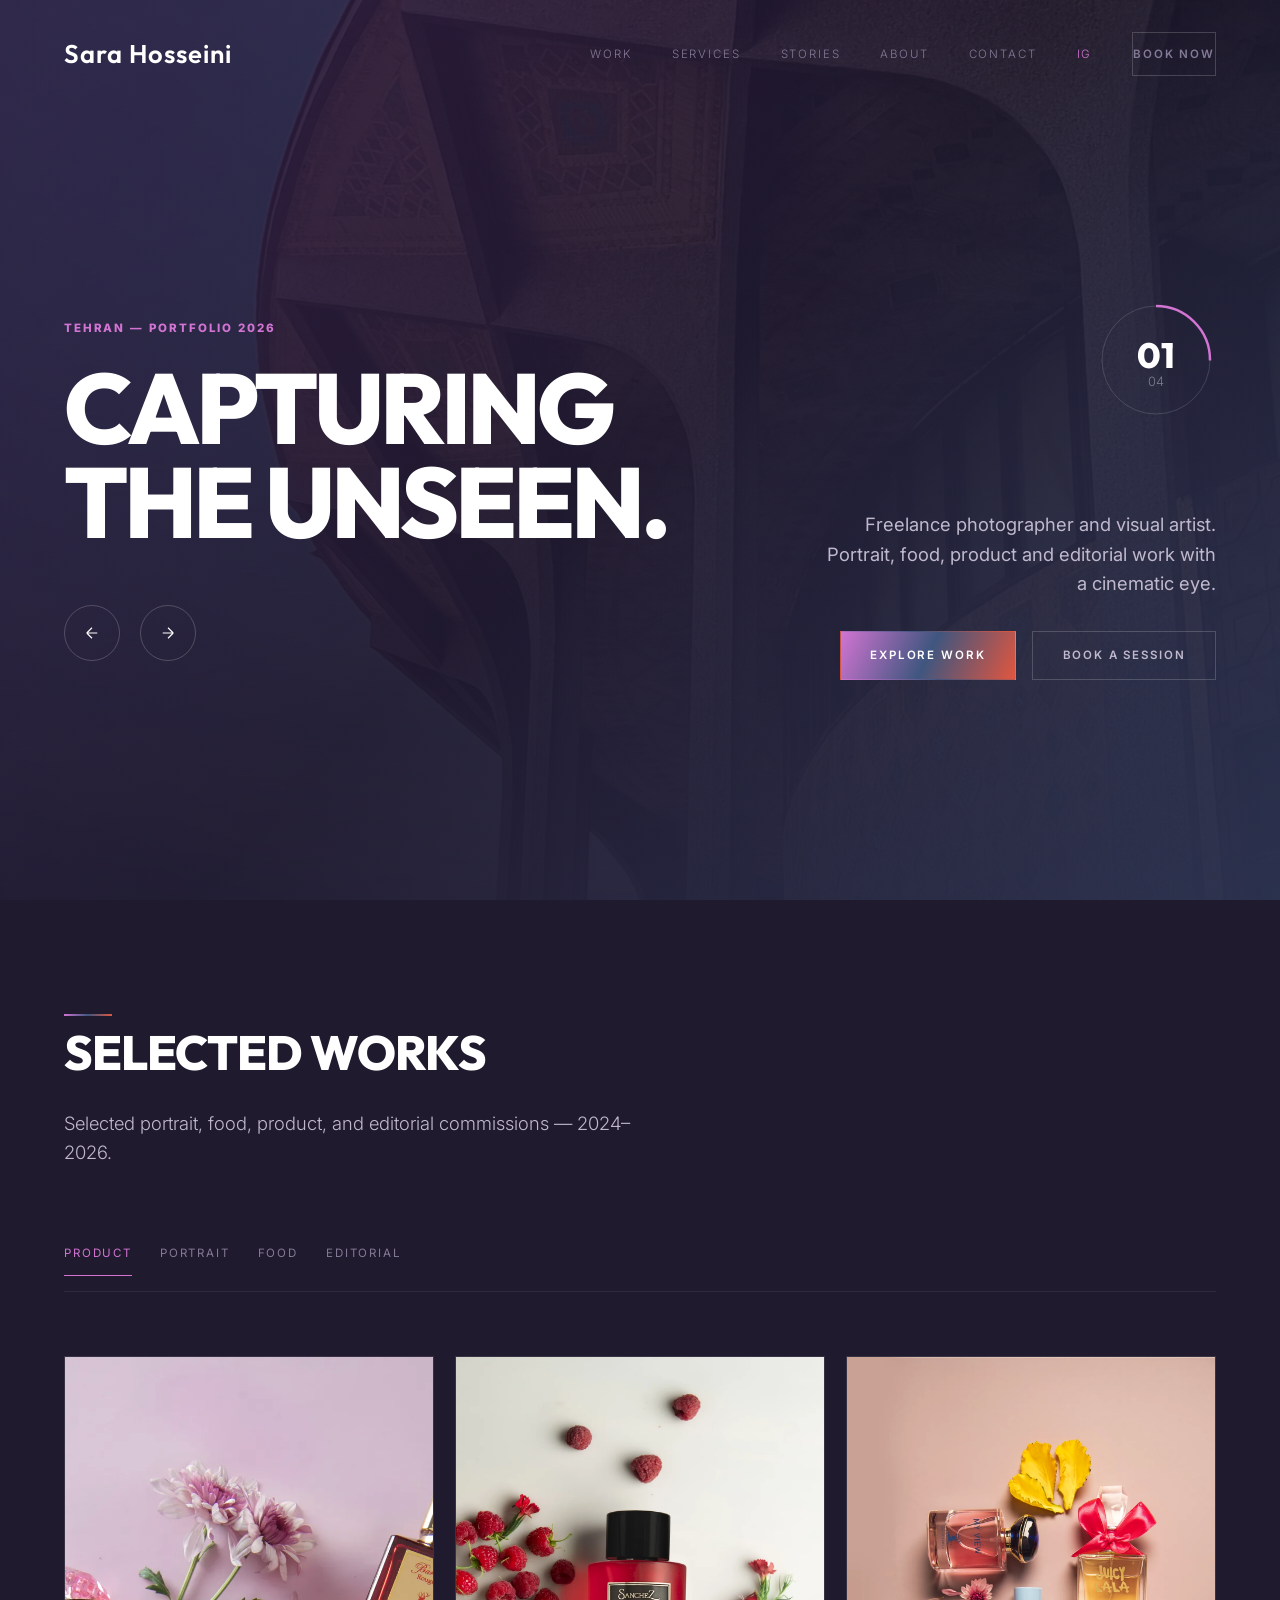
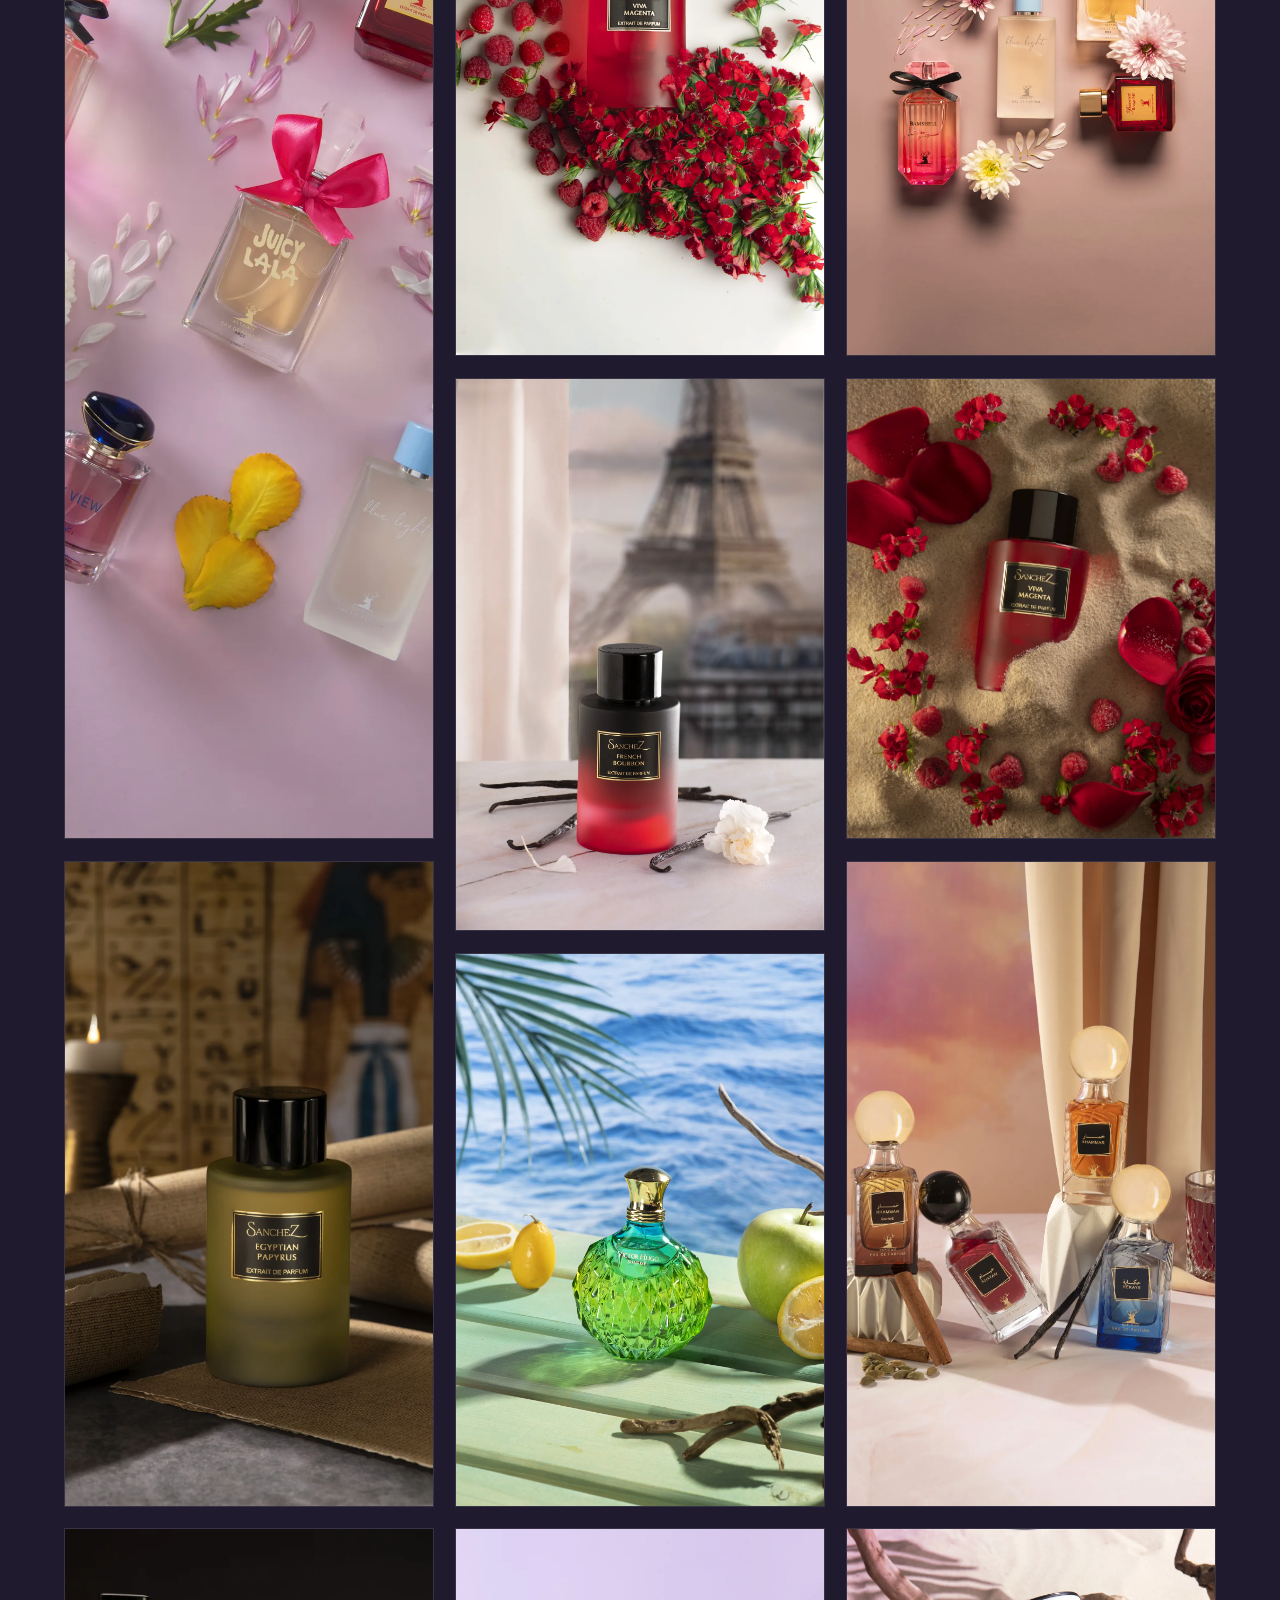
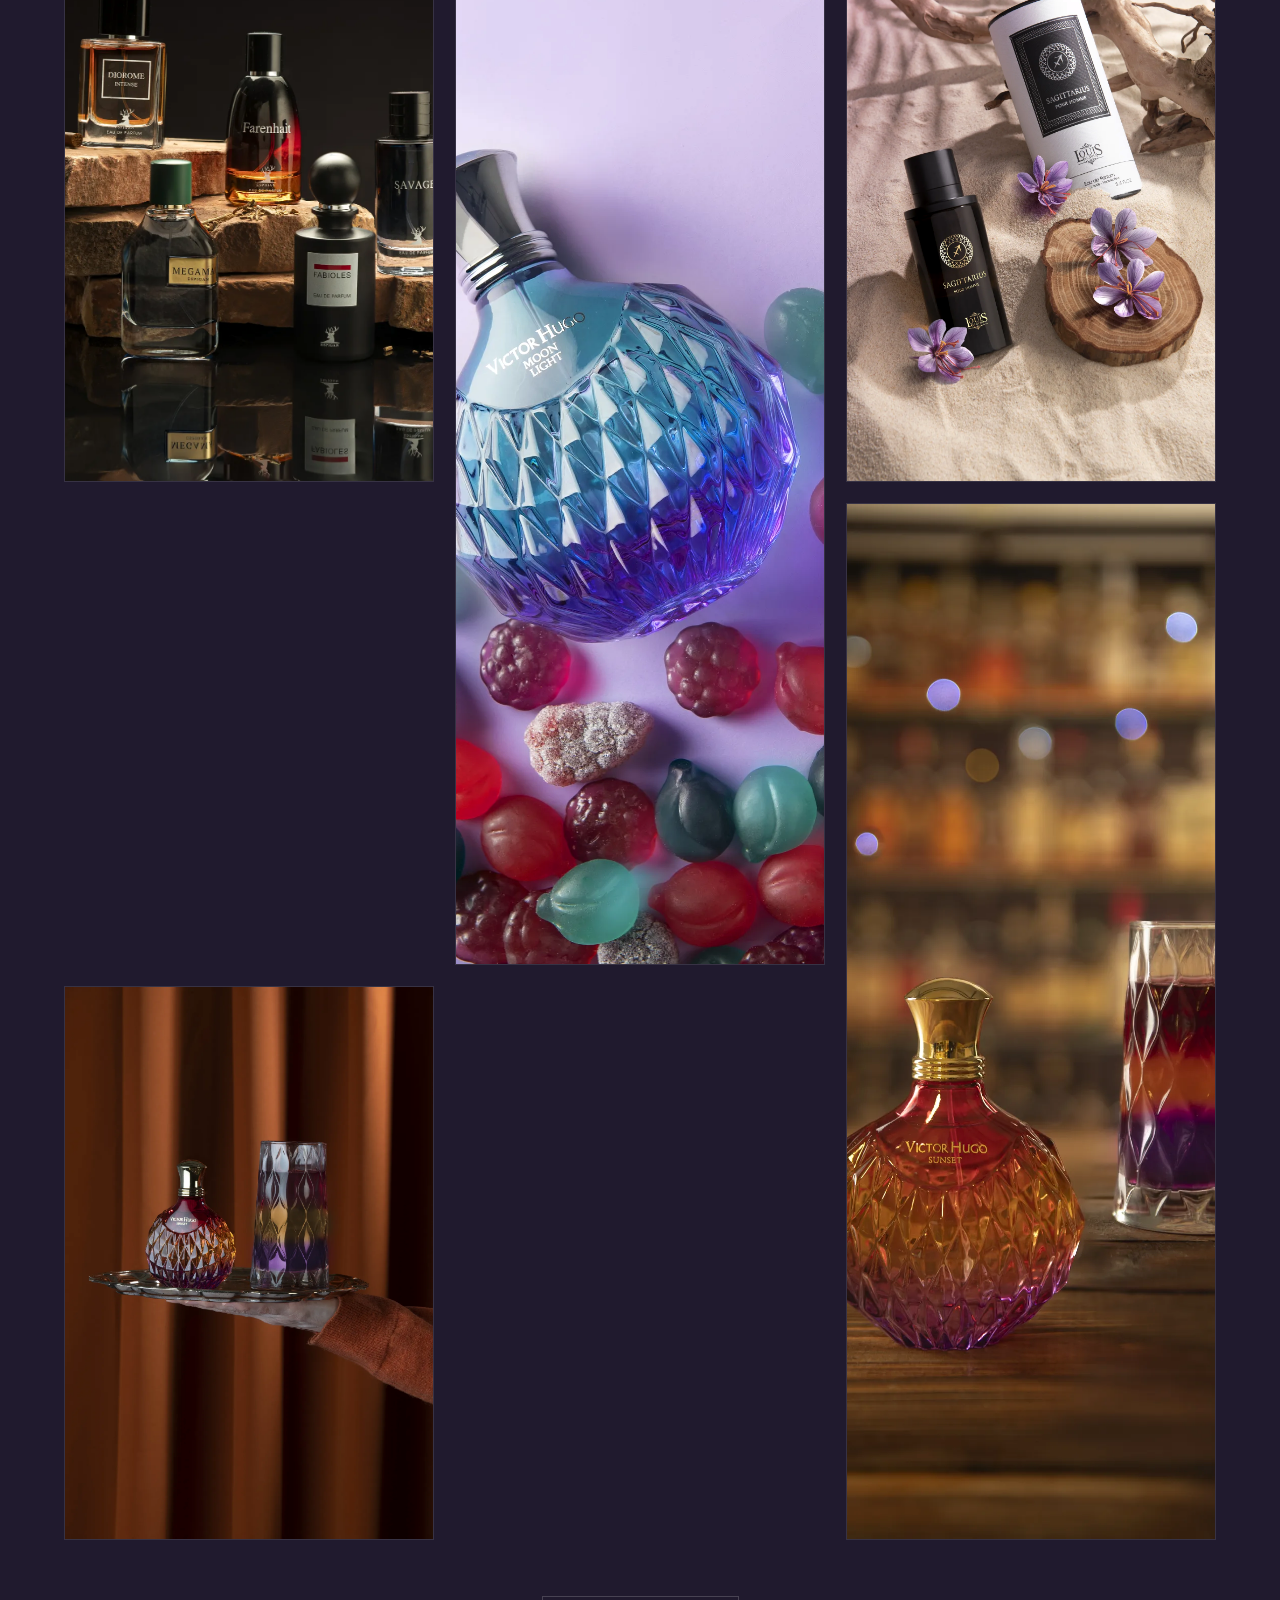
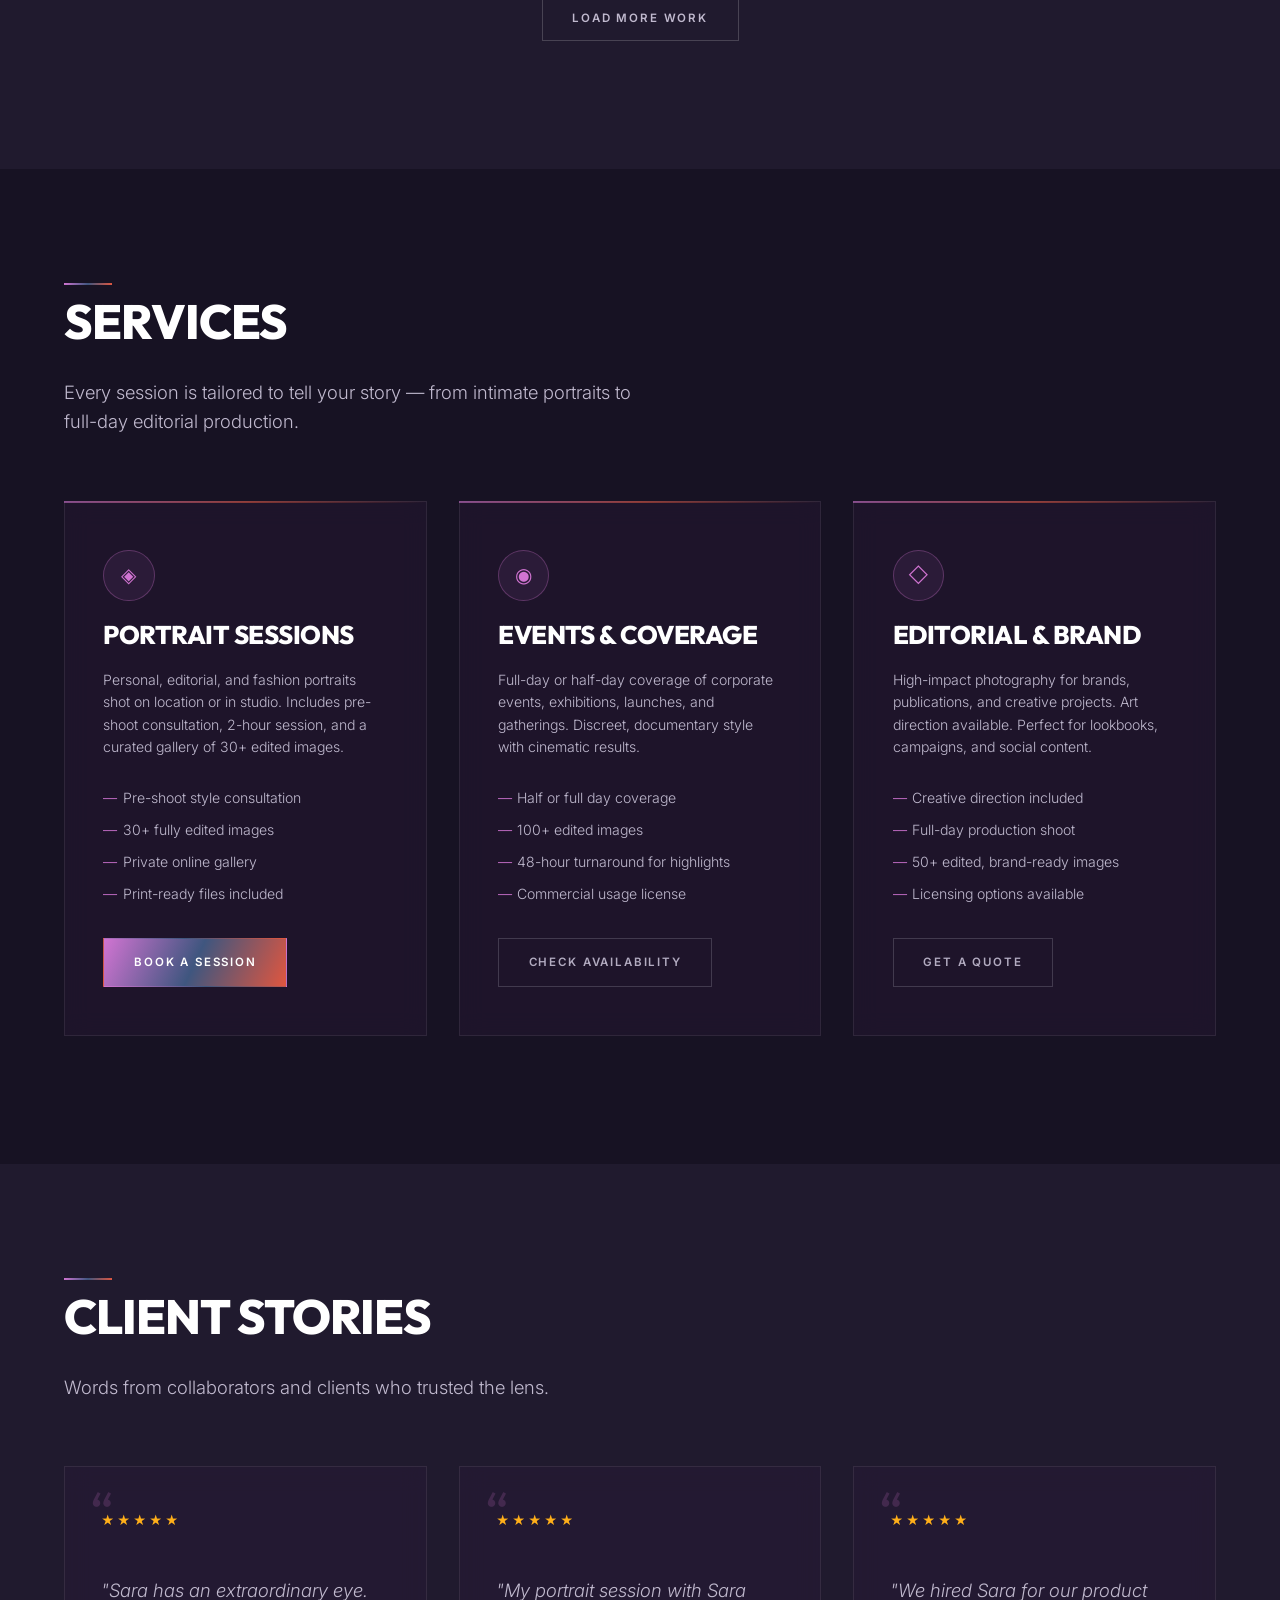
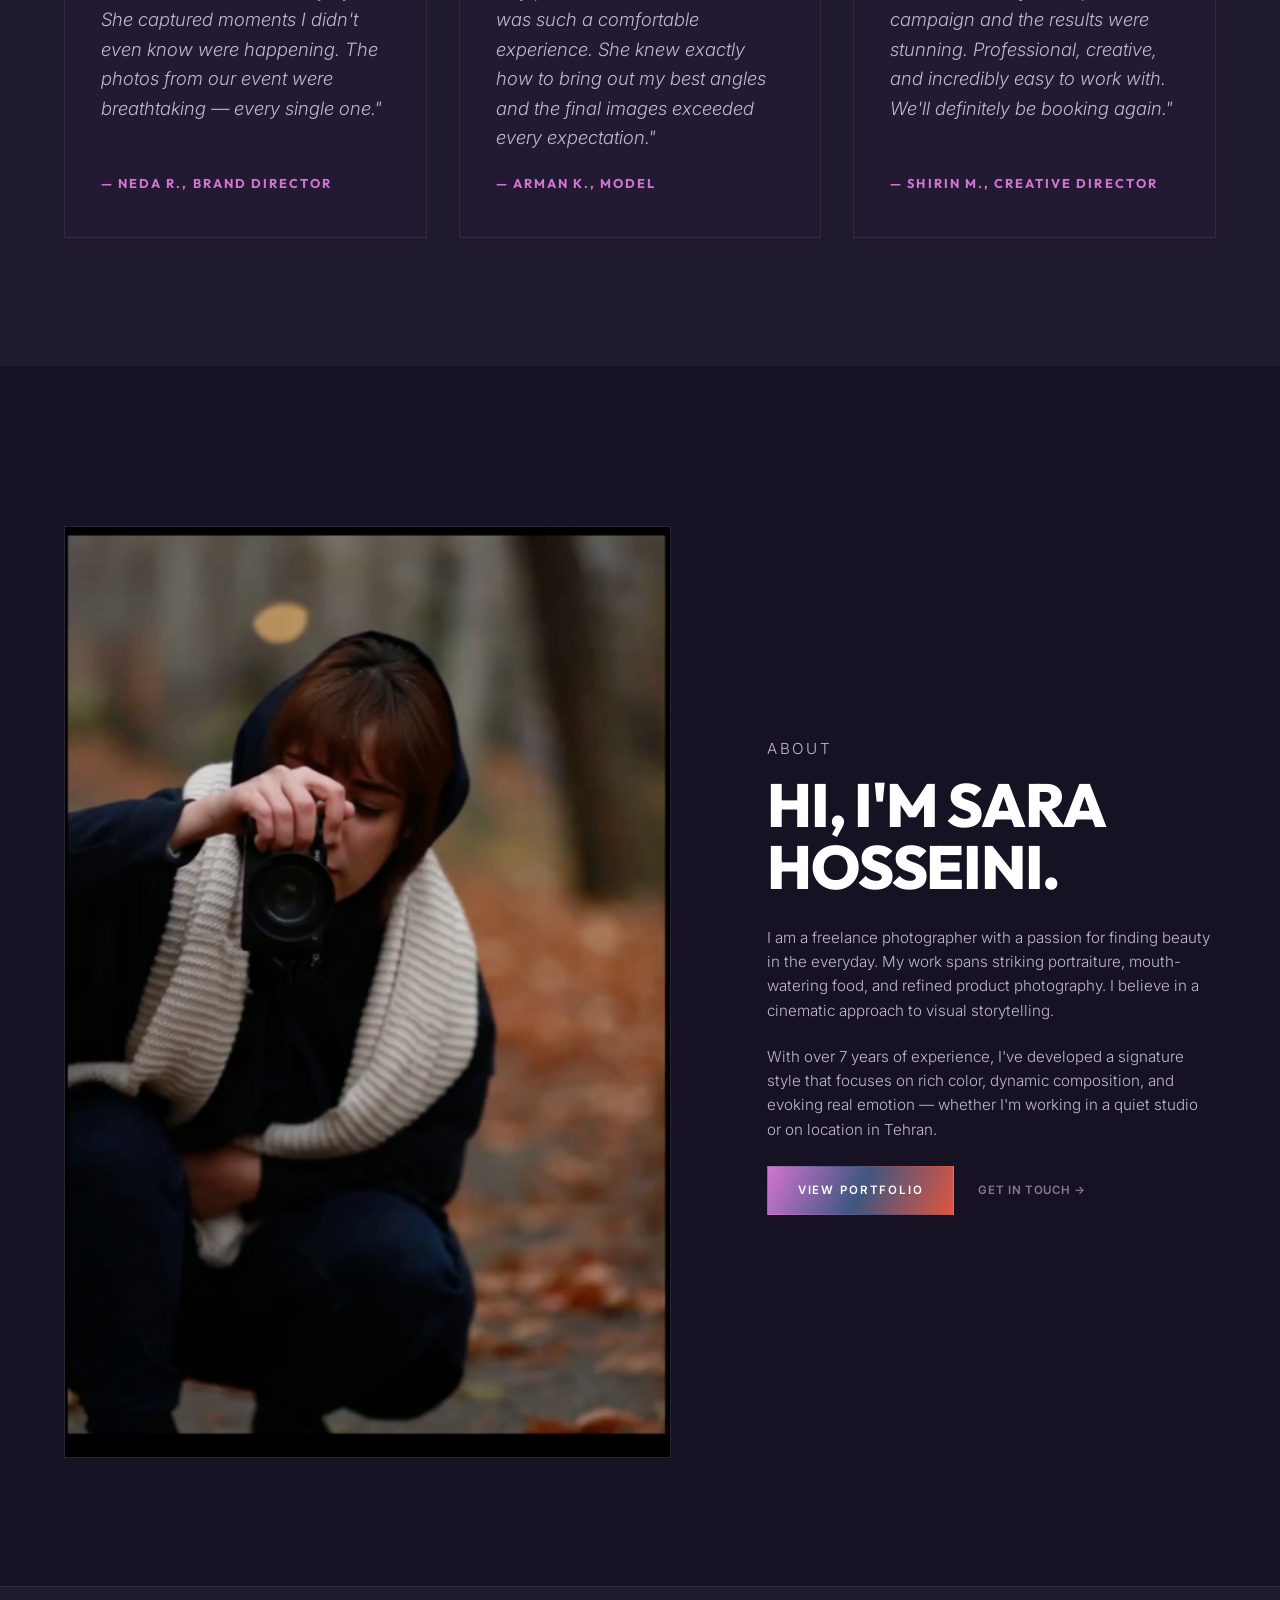
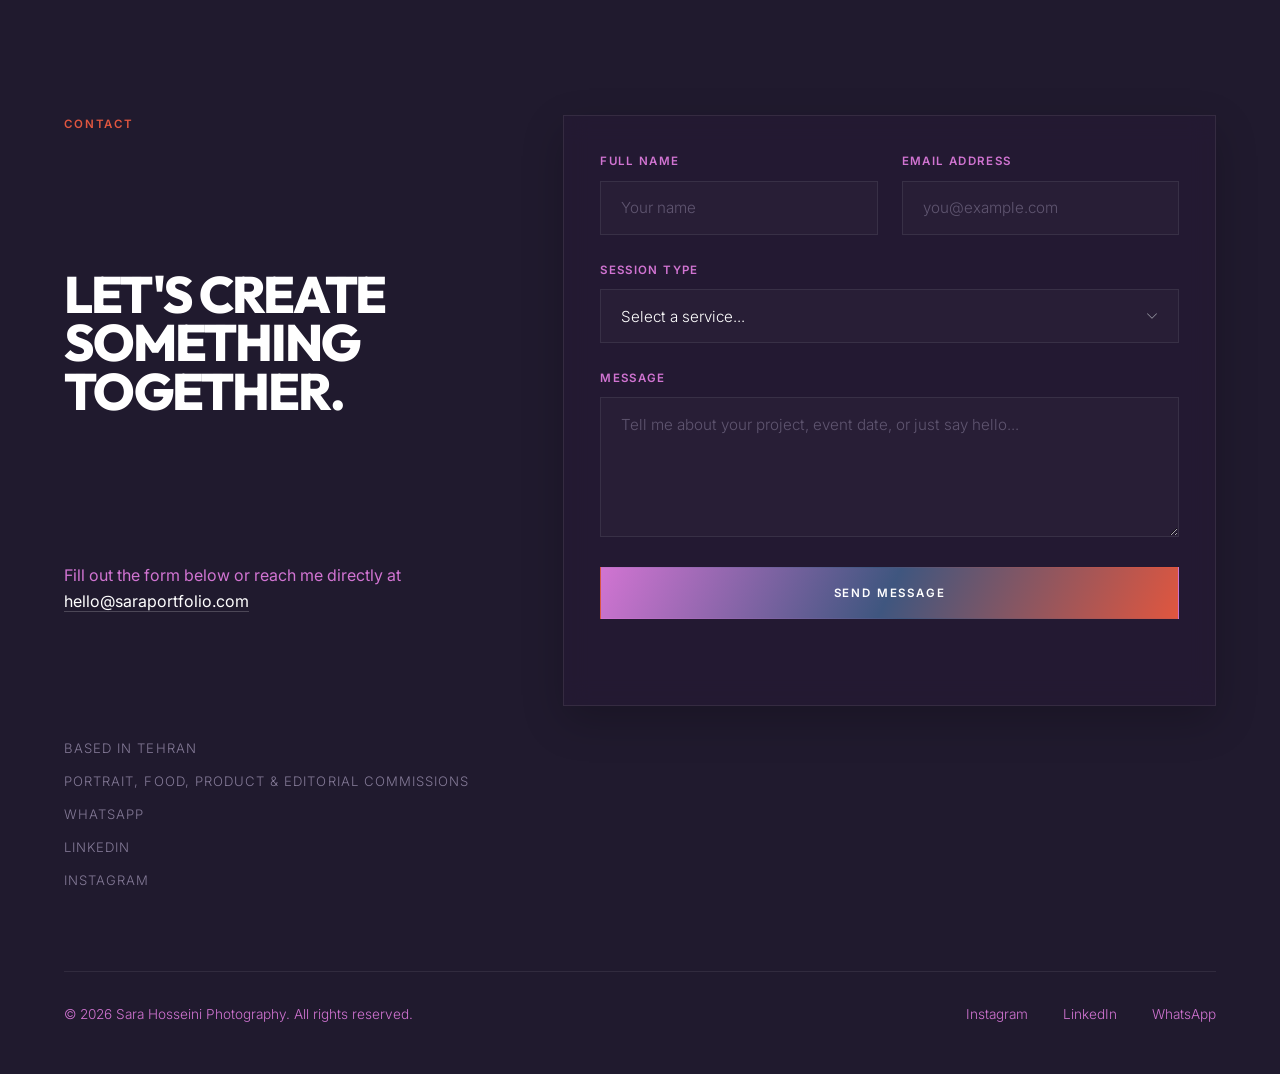
==== commit 8b4bdfb5: "Optimize page turn effect by layering two stacked images to animate concurrently with zero blank lag" ====
--- a/index.html
+++ b/index.html
@@ -23,7 +23,7 @@
     <link rel="preconnect" href="https://fonts.googleapis.com">
     <link rel="preconnect" href="https://fonts.gstatic.com" crossorigin>
     <link href="https://fonts.googleapis.com/css2?family=Inter:wght@300;400;600;700&family=Outfit:wght@300;400;600;800;900&display=swap" rel="stylesheet">
-    <link rel="stylesheet" href="style.css?v=5">
+    <link rel="stylesheet" href="style.css?v=6">
 </head>
 
 <body>
@@ -857,7 +857,10 @@
         <button class="lightbox-nav lightbox-prev" id="lightboxPrev" aria-label="Previous image">&#10229;</button>
         <button class="lightbox-nav lightbox-next" id="lightboxNext" aria-label="Next image">&#10230;</button>
         <div class="lightbox-content">
-            <img src="" alt="" id="lightboxImg">
+            <div class="lightbox-image-container">
+                <img src="" alt="" id="lightboxImg" class="lightbox-img active">
+                <img src="" alt="" id="lightboxImgNext" class="lightbox-img">
+            </div>
             <div class="lightbox-caption">
                 <span class="lightbox-category" id="lightboxCategory">Category</span>
                 <h3 class="lightbox-title" id="lightboxTitle">Title</h3>
@@ -866,7 +869,7 @@
         <p class="lightbox-hint">Click outside or press Esc to close</p>
     </div>
 
-    <script src="script.js?v=6"></script>
+    <script src="script.js?v=7"></script>
 </body>
 
 </html>
--- a/style.css
+++ b/style.css
@@ -1251,7 +1251,6 @@
     opacity: 0;
     transform: scale(0.97);
     transition: opacity 0.5s var(--ease-out-expo), transform 0.5s var(--ease-out-expo);
-    perspective: 1500px;
 }
 
 .lightbox.open .lightbox-content {
@@ -1259,38 +1258,65 @@
     transform: scale(1);
 }
 
-.lightbox-content img {
+.lightbox-image-container {
+    position: relative;
+    width: 100%;
+    max-height: 70vh;
+    display: flex;
+    align-items: center;
+    justify-content: center;
+    perspective: 1500px;
+}
+
+.lightbox-img {
     max-width: 100%;
     max-height: 70vh;
     object-fit: contain;
     border: 1px solid var(--border-color);
     box-shadow: 0 30px 60px rgba(0, 0, 0, 0.8);
     transform-origin: left center;
-    transition: transform 0.45s cubic-bezier(0.25, 1, 0.5, 1), opacity 0.45s ease;
     backface-visibility: hidden;
+    -webkit-backface-visibility: hidden;
+    position: absolute;
+    top: 0;
+    opacity: 0;
+    pointer-events: none;
+    transform: rotateY(90deg);
+    transition: transform 0.55s cubic-bezier(0.25, 1, 0.5, 1), opacity 0.55s ease;
+}
+
+.lightbox-img.active {
+    position: relative;
+    opacity: 1;
+    pointer-events: auto;
+    transform: rotateY(0deg);
 }
 
 /* 3D Book Page Flip Effect classes */
-.lightbox-content img.flip-next-out {
-    transform: rotateY(-90deg);
-    opacity: 0;
-}
-
-.lightbox-content img.flip-next-in {
-    transform: rotateY(90deg);
-    opacity: 0;
+.lightbox-img.flip-next-out {
+    transform: rotateY(-90deg) !important;
+    opacity: 0 !important;
+    pointer-events: none !important;
+}
+
+.lightbox-img.flip-next-in {
+    transform: rotateY(90deg) !important;
+    opacity: 0 !important;
     transition: none !important;
-}
-
-.lightbox-content img.flip-prev-out {
-    transform: rotateY(90deg);
-    opacity: 0;
-}
-
-.lightbox-content img.flip-prev-in {
-    transform: rotateY(-90deg);
-    opacity: 0;
+    pointer-events: none !important;
+}
+
+.lightbox-img.flip-prev-out {
+    transform: rotateY(90deg) !important;
+    opacity: 0 !important;
+    pointer-events: none !important;
+}
+
+.lightbox-img.flip-prev-in {
+    transform: rotateY(-90deg) !important;
+    opacity: 0 !important;
     transition: none !important;
+    pointer-events: none !important;
 }
 
 .lightbox-caption {
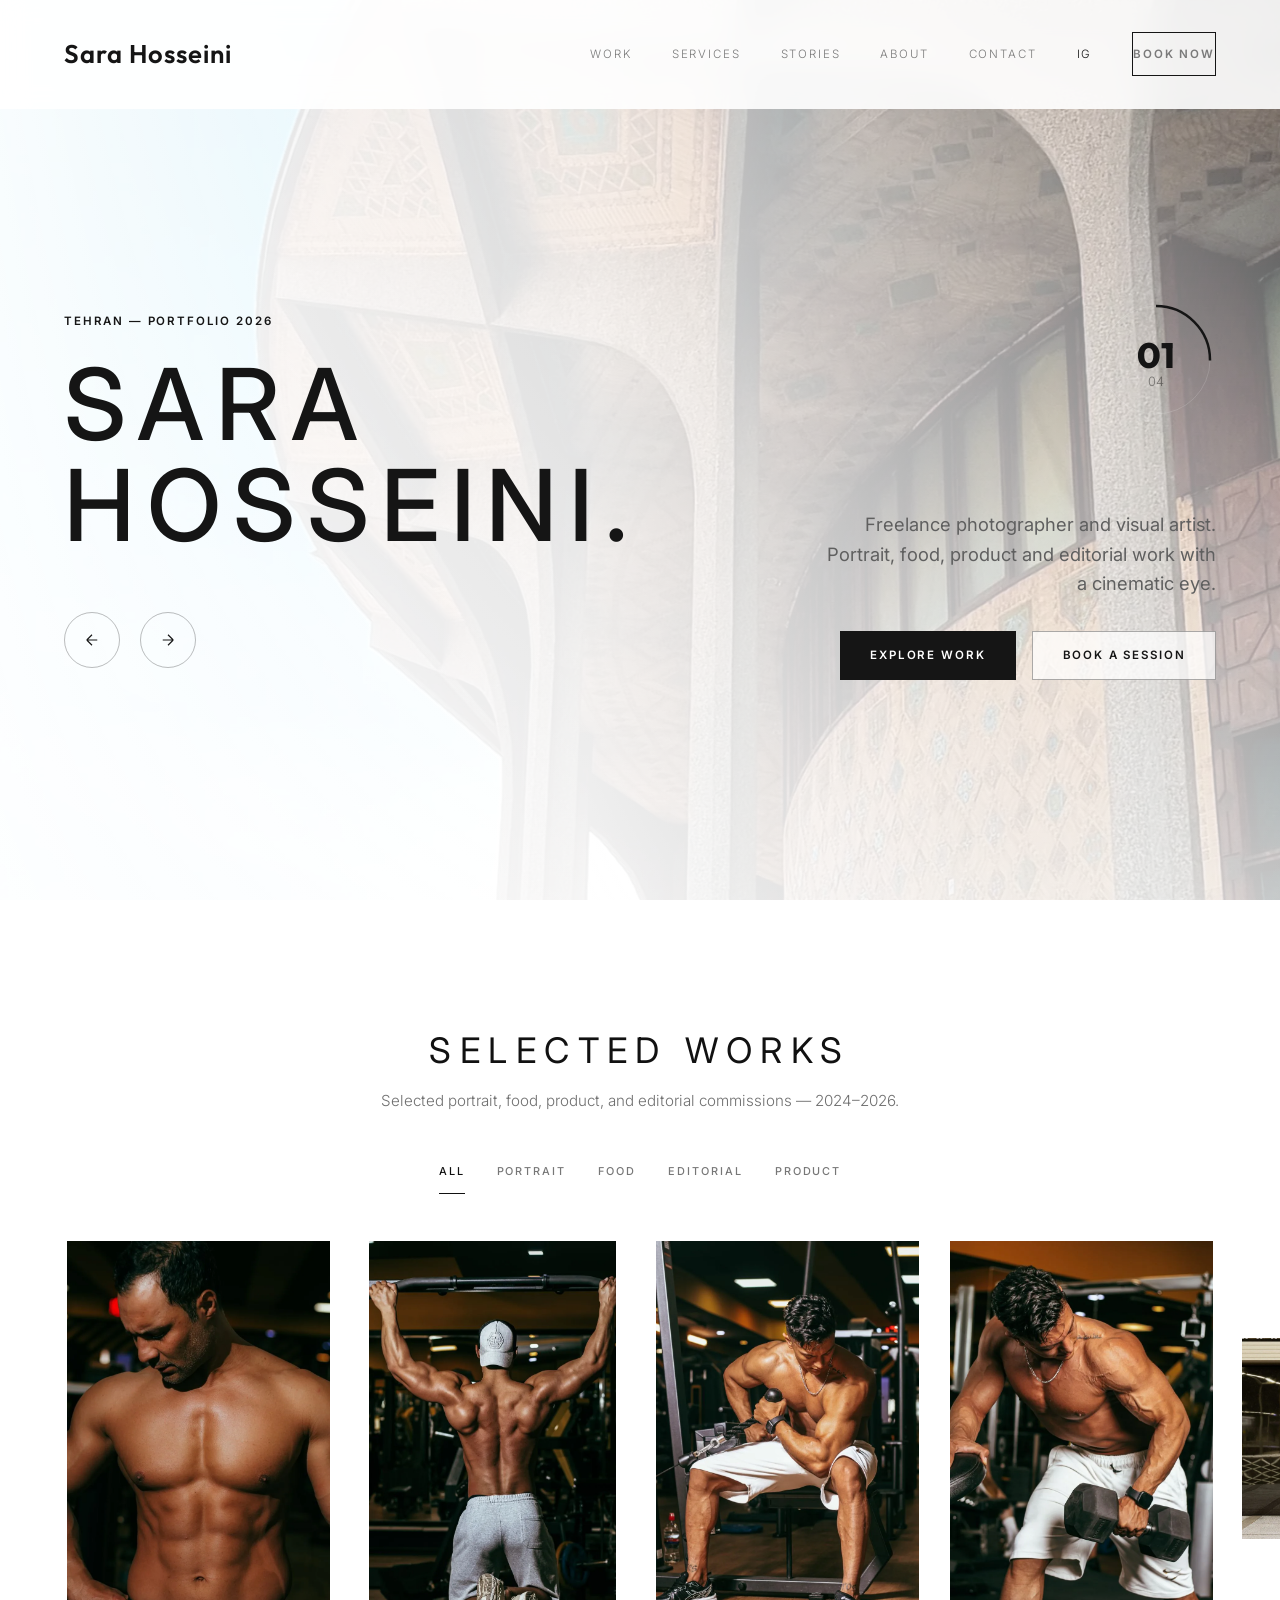
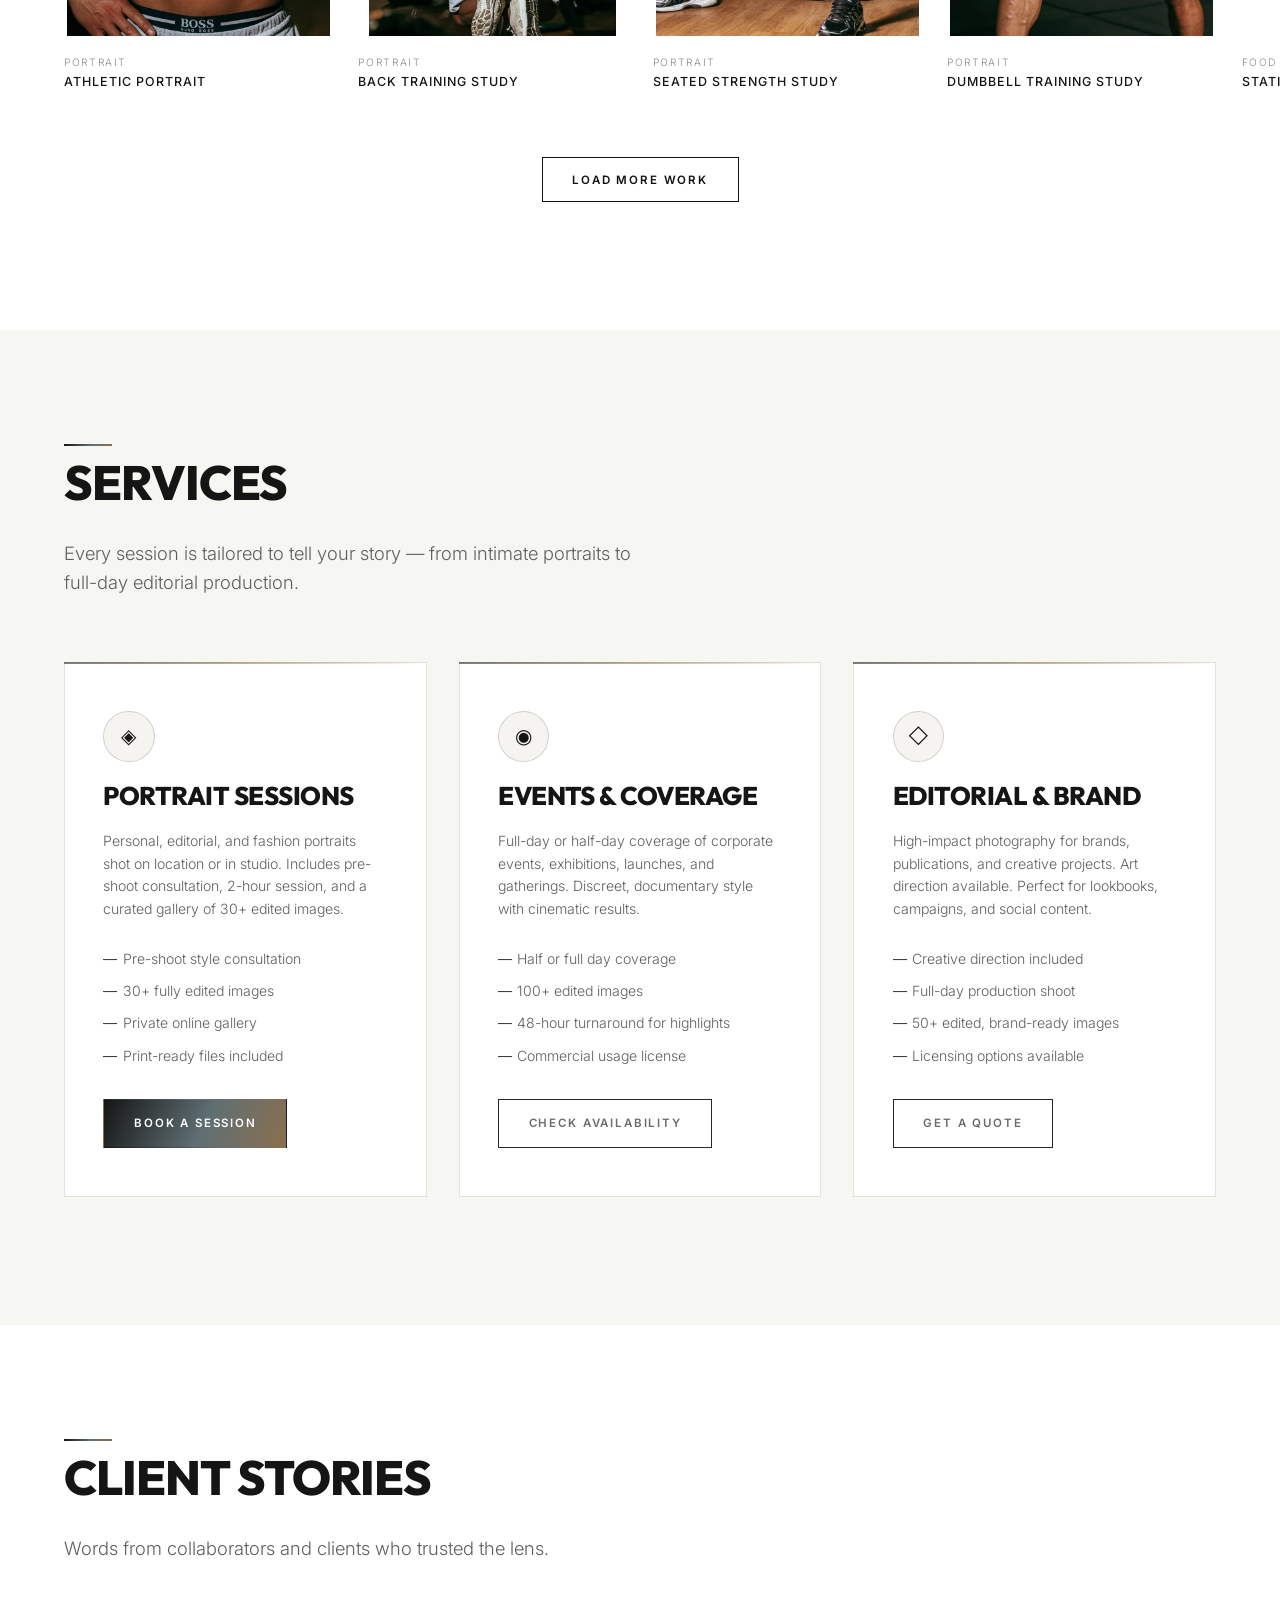
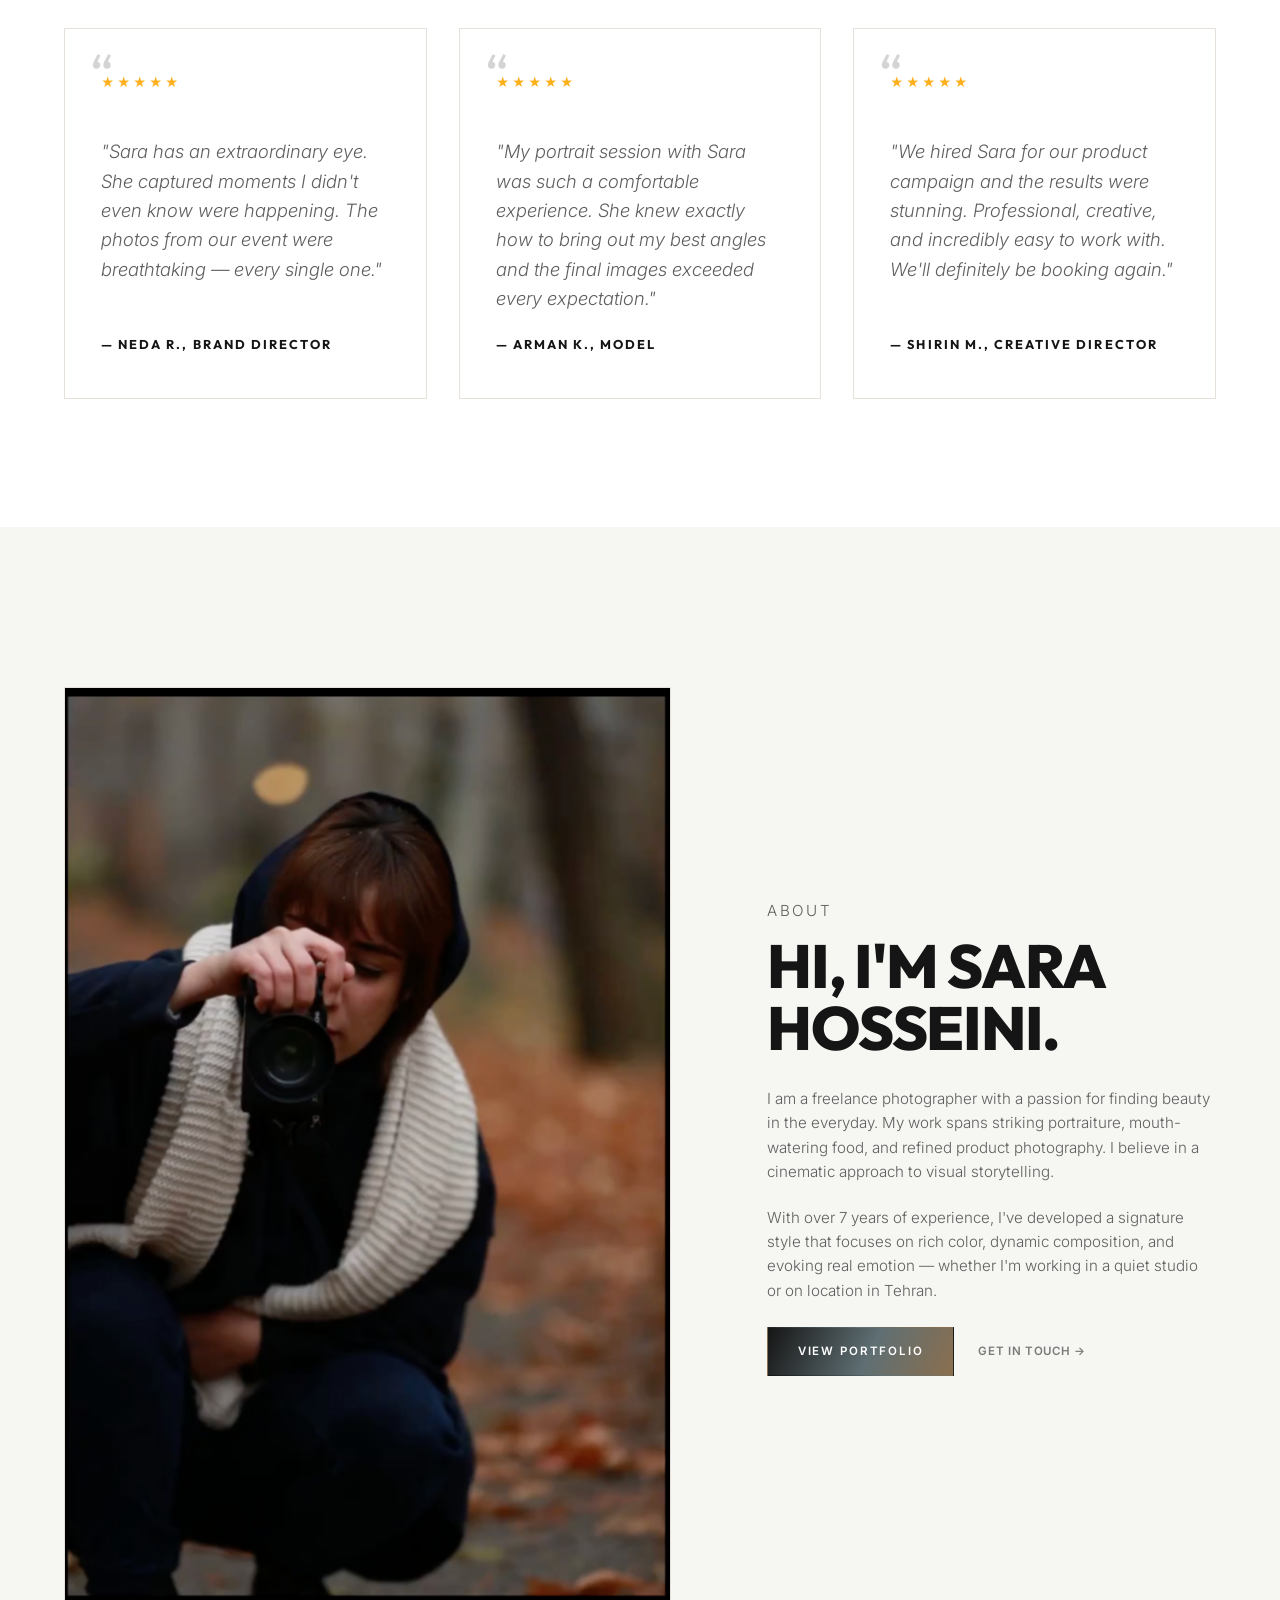
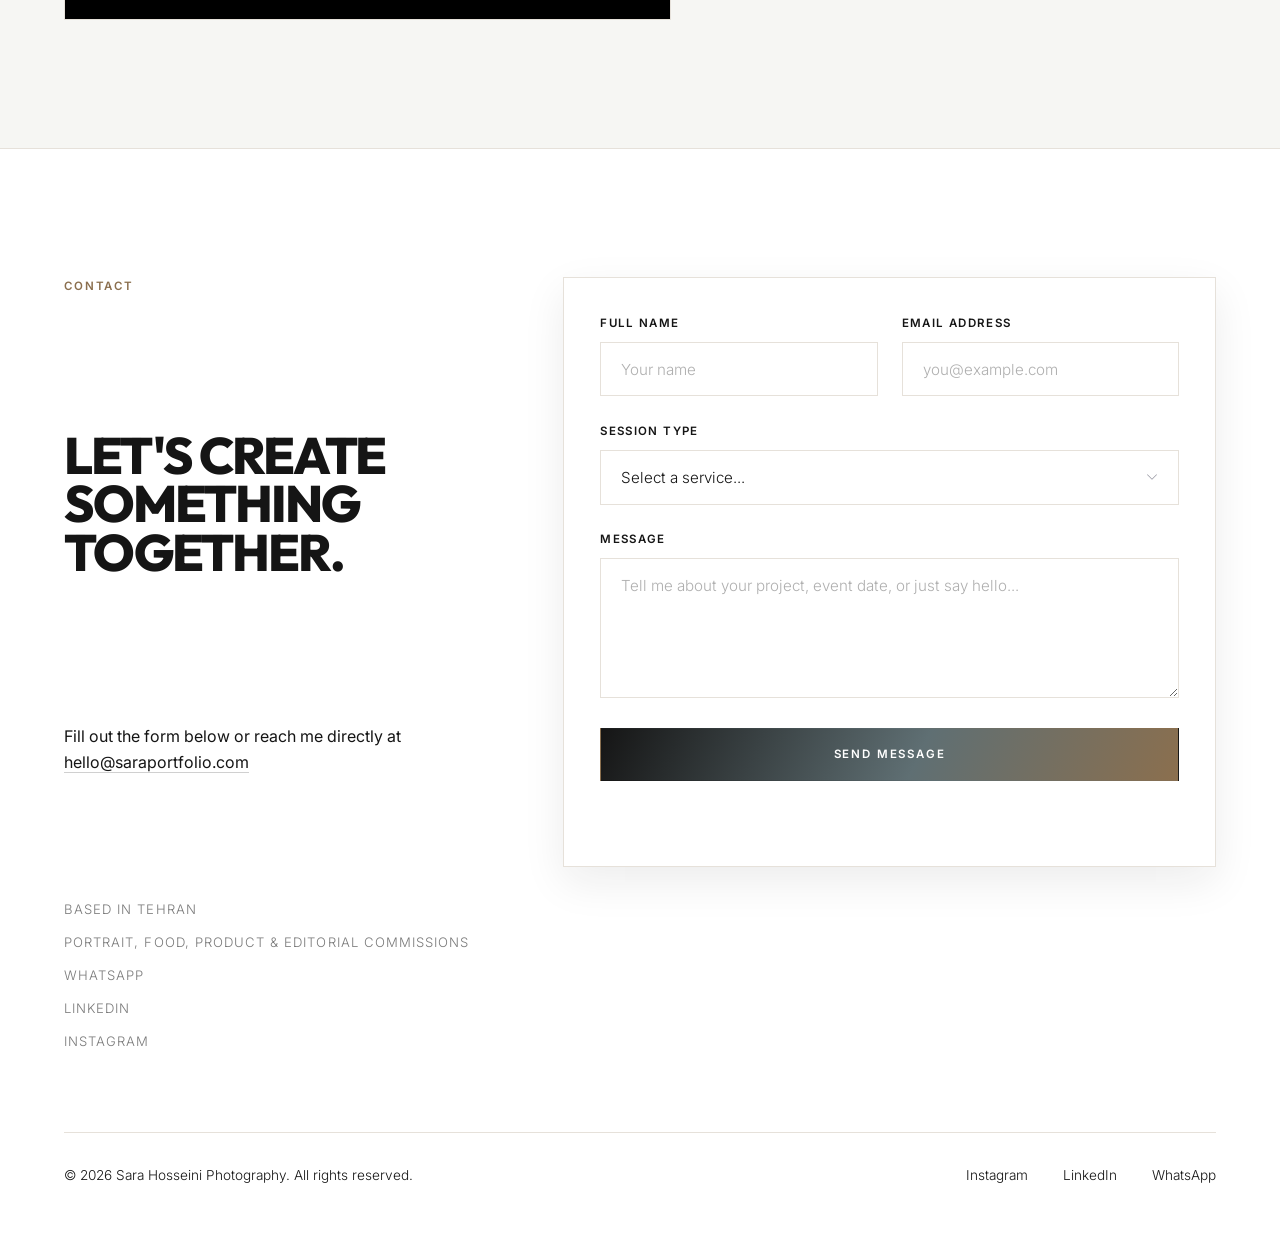
==== commit 8254f768: "Refine portfolio aesthetic and gallery categories" ====
--- a/index.html
+++ b/index.html
@@ -23,7 +23,7 @@
     <link rel="preconnect" href="https://fonts.googleapis.com">
     <link rel="preconnect" href="https://fonts.gstatic.com" crossorigin>
     <link href="https://fonts.googleapis.com/css2?family=Inter:wght@300;400;600;700&family=Outfit:wght@300;400;600;800;900&display=swap" rel="stylesheet">
-    <link rel="stylesheet" href="style.css?v=6">
+    <link rel="stylesheet" href="style.css?v=7">
 </head>
 
 <body>
@@ -72,7 +72,7 @@
         <div class="hero-grid-container">
             <div class="hero-left-col">
                 <p class="hero-kicker label-caps fade-in-up">Tehran — Portfolio 2026</p>
-                <h1 class="reveal-text">Capturing<br>the Unseen.</h1>
+                <h1 class="reveal-text">Sara<br> Hosseini.</h1>
                 <div class="hero-slider-nav fade-in-up">
                     <a href="#contact" class="slider-arrow prev" aria-label="Book Session">
                         <svg width="18" height="18" viewBox="0 0 24 24" fill="none" stroke="currentColor" stroke-width="1.5">
@@ -121,10 +121,11 @@
 
                 <!-- Category index -->
                 <div class="filter-tabs" id="filterTabs">
-                    <button class="filter-btn active" data-filter="product">Product</button>
+                    <button class="filter-btn active" data-filter="all">All</button>
                     <button class="filter-btn" data-filter="portrait">Portrait</button>
                     <button class="filter-btn" data-filter="food">Food</button>
                     <button class="filter-btn" data-filter="editorial">Editorial</button>
+                    <button class="filter-btn" data-filter="product">Product</button>
                 </div>
 
                 <div class="gallery-masonry" id="gallery">
@@ -296,25 +297,25 @@
                             </div>
                         </div>
                     </div>
-                    <div class="gallery-item portrait-item" data-category="food">
-                        <div class="gallery-image-wrapper">
-                            <img src="images/gallery_32.webp" alt="Lowball Cocktail Study" loading="lazy">
-                            <div class="gallery-overlay">
-                                <div class="gallery-info">
-                                    <span class="gallery-category">Food</span>
-                                    <h3 class="gallery-title">Lowball Cocktail Study</h3>
-                                </div>
-                                <div class="gallery-view-btn">View</div>
-                            </div>
-                        </div>
-                    </div>
-                    <div class="gallery-item portrait-item" data-category="food">
-                        <div class="gallery-image-wrapper">
-                            <img src="images/gallery_41.webp" alt="Grape Harvest Still Life" loading="lazy">
-                            <div class="gallery-overlay">
-                                <div class="gallery-info">
-                                    <span class="gallery-category">Food</span>
-                                    <h3 class="gallery-title">Grape Harvest Still Life</h3>
+                    <div class="gallery-item portrait-item" data-category="product">
+                        <div class="gallery-image-wrapper">
+                            <img src="images/gallery_32.webp" alt="Fragrance Cocktail Study" loading="lazy">
+                            <div class="gallery-overlay">
+                                <div class="gallery-info">
+                                    <span class="gallery-category">Product</span>
+                                    <h3 class="gallery-title">Fragrance Cocktail Study</h3>
+                                </div>
+                                <div class="gallery-view-btn">View</div>
+                            </div>
+                        </div>
+                    </div>
+                    <div class="gallery-item portrait-item" data-category="product">
+                        <div class="gallery-image-wrapper">
+                            <img src="images/gallery_41.webp" alt="Ruby Red Fragrance Study" loading="lazy">
+                            <div class="gallery-overlay">
+                                <div class="gallery-info">
+                                    <span class="gallery-category">Product</span>
+                                    <h3 class="gallery-title">Ruby Red Fragrance Study</h3>
                                 </div>
                                 <div class="gallery-view-btn">View</div>
                             </div>
@@ -644,13 +645,13 @@
                             </div>
                         </div>
                     </div>
-                    <div class="gallery-item portrait-item" data-category="editorial">
-                        <div class="gallery-image-wrapper">
-                            <img src="images/gallery_21.webp" alt="Transit Campaign Poster" loading="lazy">
-                            <div class="gallery-overlay">
-                                <div class="gallery-info">
-                                    <span class="gallery-category">Editorial</span>
-                                    <h3 class="gallery-title">Transit Campaign Poster</h3>
+                    <div class="gallery-item portrait-item" data-category="food">
+                        <div class="gallery-image-wrapper">
+                            <img src="images/gallery_21.webp" alt="Transit Food Campaign Poster" loading="lazy">
+                            <div class="gallery-overlay">
+                                <div class="gallery-info">
+                                    <span class="gallery-category">Food</span>
+                                    <h3 class="gallery-title">Transit Food Campaign Poster</h3>
                                 </div>
                                 <div class="gallery-view-btn">View</div>
                             </div>
--- a/style.css
+++ b/style.css
@@ -4,44 +4,44 @@
    -------------------------------------------------------------------------- */
 
 :root {
-    /* Color — base (Dribbble Alexa palette) */
-    --bg-color: #201a2e; /* Deep midnight violet background */
-    --bg-alt: #171223; /* Darker tone for sections */
-    --bg-elevated: #2b1c3b; /* Elevated cards */
-    --text-color: #ffffff; /* Pure white text */
-    --text-secondary: #c0b9ce; /* Soft lavender-slate */
-    --text-muted: #847a97; /* Muted slate */
+    /* Color — base */
+    --bg-color: #ffffff;
+    --bg-alt: #f6f6f3;
+    --bg-elevated: #ffffff;
+    --text-color: #151515;
+    --text-secondary: #5f5f5f;
+    --text-muted: #7a7a7a;
     
-    /* Vibrant accents */
-    --accent-pink: #D174D2; /* Lavender Pink */
-    --accent-coral: #E0563F; /* Coral Orange */
-    --accent-slate: #3F567F; /* Slate Blue */
-    --accent-plum: #412653; /* Deep Plum */
+    /* Editorial accents */
+    --accent-pink: #151515;
+    --accent-coral: #8b6f4e;
+    --accent-slate: #5f6f73;
+    --accent-plum: #e7e1d8;
     
     /* Semantic aliases */
     --accent-color: var(--accent-pink);
     --accent-light: var(--accent-slate);
     --accent-warm: var(--accent-coral);
-    --accent-warm-soft: #f1a599;
+    --accent-warm-soft: #b08f68;
     --accent-on-warm: #ffffff;
     
-    --grad-vibrant: linear-gradient(115deg, #D174D2 0%, #3F567F 50%, #E0563F 100%);
-    --grad-vibrant-soft: linear-gradient(115deg, rgba(209, 116, 210, 0.12), rgba(63, 86, 127, 0.12) 50%, rgba(224, 86, 63, 0.12));
+    --grad-vibrant: linear-gradient(115deg, #151515 0%, #5f6f73 55%, #8b6f4e 100%);
+    --grad-vibrant-soft: linear-gradient(115deg, rgba(21, 21, 21, 0.08), rgba(95, 111, 115, 0.08) 55%, rgba(139, 111, 78, 0.1));
 
     /* Color — semantic */
     --color-success: #1ca97a;
     --color-error: #e63950;
     --color-star: #ffaf1a;
-    --surface-color: rgba(255, 255, 255, 0.03);
-    --surface-strong: rgba(255, 255, 255, 0.06);
-    --surface-card: rgba(43, 28, 59, 0.35); /* Glassmorphic plum surface */
-    --border-color: rgba(255, 255, 255, 0.08);
-    --border-hover: rgba(255, 255, 255, 0.18);
-    --border-accent: rgba(209, 116, 210, 0.35);
+    --surface-color: #ffffff;
+    --surface-strong: #f0efeb;
+    --surface-card: #ffffff;
+    --border-color: #e6e1da;
+    --border-hover: #151515;
+    --border-accent: #151515;
     
-    --overlay-hero: linear-gradient(135deg, rgba(65, 38, 83, 0.5) 0%, rgba(32, 26, 53, 0.25) 50%, rgba(63, 86, 127, 0.4) 100%);
-    --overlay-gallery: linear-gradient(to top, rgba(23, 18, 35, 0.95) 0%, rgba(23, 18, 35, 0.3) 55%, transparent 100%);
-    --overlay-nav: rgba(32, 26, 46, 0.85);
+    --overlay-hero: linear-gradient(90deg, rgba(255, 255, 255, 0.96) 0%, rgba(255, 255, 255, 0.82) 46%, rgba(255, 255, 255, 0.2) 100%);
+    --overlay-gallery: linear-gradient(to top, rgba(255, 255, 255, 0.82), transparent);
+    --overlay-nav: rgba(255, 255, 255, 0.9);
 
     /* Typography */
     --font-heading: 'Outfit', sans-serif;
@@ -100,22 +100,12 @@
 }
 
 body::before {
-    content: '';
-    position: fixed;
-    top: 0;
-    left: 0;
-    width: 100vw;
-    height: 100vh;
-    z-index: -10;
-    background: radial-gradient(circle at 20% 30%, rgba(65, 38, 83, 0.4) 0%, transparent 60%),
-                radial-gradient(circle at 80% 70%, rgba(63, 86, 127, 0.3) 0%, transparent 60%),
-                radial-gradient(circle at 50% 50%, rgba(32, 26, 46, 1) 0%, rgba(23, 18, 35, 1) 100%);
-    pointer-events: none;
+    display: none;
 }
 
 ::selection {
-    background: rgba(209, 116, 210, 0.3);
-    color: var(--text-color);
+    background: #151515;
+    color: #ffffff;
 }
 
 /* Editorial utilities */
@@ -256,7 +246,7 @@
     font-weight: 600;
     transition: color var(--transition-fast), background-color var(--transition-fast), border-color var(--transition-fast), transform var(--transition-fast), box-shadow var(--transition-fast);
     cursor: pointer;
-    background: rgba(209, 116, 210, 0.06);
+    background: rgba(21, 21, 21, 0.03);
     font-family: var(--font-body);
 }
 
@@ -277,8 +267,8 @@
     background: var(--grad-vibrant);
     border-color: transparent;
     color: #ffffff;
-    filter: brightness(1.1);
-    box-shadow: 0 4px 15px rgba(209, 116, 210, 0.3);
+    filter: brightness(1.05);
+    box-shadow: 0 8px 24px rgba(21, 21, 21, 0.12);
 }
 
 .btn-secondary,
@@ -292,7 +282,7 @@
 .btn-outline:hover {
     border-color: var(--accent-pink);
     color: var(--accent-pink);
-    background: rgba(209, 116, 210, 0.05);
+    background: rgba(21, 21, 21, 0.04);
 }
 
 .btn-nav {
@@ -343,13 +333,15 @@
     width: 100%;
     z-index: 1000;
     padding: 2rem var(--gutter);
-    transition: background-color var(--transition-fast), padding var(--transition-fast);
+    background-color: var(--overlay-nav);
+    border-bottom: 1px solid transparent;
+    backdrop-filter: blur(14px);
+    -webkit-backdrop-filter: blur(14px);
+    transition: background-color var(--transition-fast), padding var(--transition-fast), border-color var(--transition-fast);
 }
 
 #navbar.scrolled {
     background-color: var(--overlay-nav);
-    backdrop-filter: blur(16px);
-    -webkit-backdrop-filter: blur(16px);
     padding: 1.1rem var(--gutter);
     border-bottom: 1px solid var(--border-color);
 }
@@ -390,11 +382,11 @@
 }
 
 .nav-links a.social-icon {
-    color: var(--accent-color);
+    color: var(--text-color);
 }
 
 .nav-links a.social-icon:hover {
-    color: var(--accent-warm-soft);
+    color: var(--accent-warm);
 }
 
 .nav-links a:hover {
@@ -408,7 +400,7 @@
     height: 1px;
     bottom: -4px;
     left: 0;
-    background-color: var(--accent-pink);
+    background-color: var(--text-color);
     transition: width var(--transition-fast);
 }
 
@@ -460,7 +452,7 @@
     left: 0;
     width: 100%;
     height: 100vh;
-    background-color: rgba(23, 18, 35, 0.98);
+    background-color: rgba(255, 255, 255, 0.98);
     backdrop-filter: blur(20px);
     -webkit-backdrop-filter: blur(20px);
     z-index: 999;
@@ -518,8 +510,10 @@
     display: flex;
     align-items: center;
     position: relative;
+    isolation: isolate;
     overflow: hidden;
     padding-top: 80px; /* offset nav */
+    background: #ffffff;
 }
 
 .hero-bg {
@@ -528,15 +522,15 @@
     left: 0;
     width: 100%;
     height: 100%;
-    z-index: -1;
+    z-index: 0;
 }
 
 .hero-bg img {
     width: 100%;
     height: 100%;
     object-fit: cover;
-    opacity: 0.28; /* Blends nicely with the dark background */
-    filter: saturate(1.02) contrast(1.04) brightness(0.75);
+    opacity: 1;
+    filter: saturate(1.02) contrast(1.02) brightness(1.04);
     animation: heroKenBurns 28s ease-out forwards;
     transform-origin: center center;
 }
@@ -555,7 +549,7 @@
     height: 100%;
     background:
         var(--overlay-hero),
-        linear-gradient(180deg, rgba(32, 26, 46, 0.2) 0%, rgba(32, 26, 46, 0.85) 100%);
+        linear-gradient(180deg, rgba(255, 255, 255, 0.08) 0%, rgba(255, 255, 255, 0.72) 100%);
 }
 
 .hero-grid-container {
@@ -589,17 +583,18 @@
 
 .hero-kicker {
     margin-bottom: 1.5rem;
-    color: var(--accent-pink);
-    font-weight: 800;
+    color: var(--text-color);
+    font-weight: 600;
 }
 
 .hero-left-col h1 {
-    font-family: var(--font-heading);
+    color: var(--text-color);
+    font-family: var(--font-body);
     font-size: var(--text-display);
     margin-bottom: 2.5rem;
-    font-weight: 800;
-    line-height: 0.95; /* Very tight line height as in Alexa */
-    letter-spacing: -0.04em;
+    font-weight: 500;
+    line-height: 1.02;
+    letter-spacing: 0.12em;
     text-transform: uppercase;
 }
 
@@ -613,19 +608,19 @@
     width: 56px;
     height: 56px;
     border-radius: 50%;
-    border: 1px solid rgba(255, 255, 255, 0.2);
+    border: 1px solid rgba(21, 21, 21, 0.28);
     display: flex;
     align-items: center;
     justify-content: center;
-    color: #ffffff;
+    color: var(--text-color);
     background: transparent;
     transition: all var(--transition-fast);
 }
 
 .slider-arrow:hover {
-    border-color: var(--accent-pink);
-    color: var(--accent-pink);
-    background: rgba(255, 255, 255, 0.05);
+    border-color: var(--text-color);
+    color: var(--text-color);
+    background: rgba(255, 255, 255, 0.72);
     transform: scale(1.05);
 }
 
@@ -649,7 +644,7 @@
     font-family: var(--font-heading);
     font-size: 2.2rem;
     font-weight: 800;
-    color: #ffffff;
+    color: var(--text-color);
     position: absolute;
     transform: translateY(-5px);
 }
@@ -657,7 +652,7 @@
 .slide-num-total {
     font-family: var(--font-body);
     font-size: 0.8rem;
-    color: rgba(255, 255, 255, 0.4);
+    color: rgba(21, 21, 21, 0.48);
     position: absolute;
     transform: translateY(22px);
 }
@@ -677,6 +672,32 @@
     line-height: var(--leading-body);
 }
 
+#hero .btn-primary {
+    background: #151515;
+    border-color: #151515;
+    color: #ffffff;
+    box-shadow: none;
+}
+
+#hero .btn-primary:hover {
+    background: #000000;
+    border-color: #000000;
+    filter: none;
+    box-shadow: none;
+}
+
+#hero .btn-secondary {
+    background: rgba(255, 255, 255, 0.72);
+    border-color: rgba(21, 21, 21, 0.35);
+    color: var(--text-color);
+}
+
+#hero .btn-secondary:hover {
+    background: #ffffff;
+    border-color: #151515;
+    color: #151515;
+}
+
 .hero-btns {
     display: flex;
     gap: 1rem;
@@ -715,26 +736,67 @@
 }
 
 /* ----------------------------- GALLERY + FILTERS ----------------------------- */
+#work {
+    background: #ffffff;
+    color: #151515;
+    overflow: hidden;
+}
+
+#work .container {
+    max-width: none;
+}
+
+#work .section-intro {
+    margin: 0 auto 2.25rem;
+    max-width: 44rem;
+    text-align: center;
+}
+
+#work .section-title {
+    color: #111111;
+    display: block;
+    font-family: var(--font-body);
+    font-size: clamp(1.55rem, 3vw, 2.2rem);
+    font-weight: 400;
+    letter-spacing: 0.24em;
+    line-height: 1.25;
+    margin-bottom: 1rem;
+}
+
+#work .section-title::before {
+    display: none;
+}
+
+#work .section-subtitle {
+    color: #6f6f6f;
+    font-size: 0.95rem;
+    line-height: 1.7;
+    margin: 0 auto;
+    max-width: 34rem;
+}
+
 .filter-tabs {
     display: flex;
     flex-wrap: wrap;
     align-items: center;
-    gap: 0.25rem 1.75rem;
-    margin-bottom: var(--space-block);
-    padding-bottom: 1rem;
-    border-bottom: 1px solid var(--border-color);
+    justify-content: center;
+    gap: 0.35rem clamp(1.1rem, 2.5vw, 2.4rem);
+    margin-bottom: clamp(2rem, 4vw, 3rem);
+    padding-bottom: 0;
+    border-bottom: none;
 }
 
 .filter-btn {
     background: none;
     border: none;
     border-bottom: 1px solid transparent;
-    color: var(--text-muted);
+    color: #777777;
     padding: 0.5rem 0;
     min-height: 44px;
     font-family: var(--font-body);
-    font-size: var(--text-label);
-    letter-spacing: var(--tracking-label);
+    font-size: 0.68rem;
+    font-weight: 500;
+    letter-spacing: 0.18em;
     text-transform: uppercase;
     cursor: pointer;
     transition: color var(--transition-fast), border-color var(--transition-fast);
@@ -742,39 +804,63 @@
 }
 
 .filter-btn:hover {
-    color: var(--text-color);
+    color: #111111;
 }
 
 .filter-btn.active {
-    color: var(--accent-pink);
-    border-bottom-color: var(--accent-pink);
+    color: #111111;
+    border-bottom-color: #111111;
 }
 
 .gallery-masonry {
-    display: grid;
-    grid-template-columns: repeat(auto-fill, minmax(320px, 1fr));
-    gap: clamp(0.85rem, 1.8vw, 1.35rem);
-    grid-auto-flow: dense;
+    display: flex;
+    align-items: flex-start;
+    gap: clamp(1rem, 2vw, 1.65rem);
+    margin: 0 calc(-1 * var(--gutter));
+    padding: 0 var(--gutter) 1.4rem;
+    overflow-x: auto;
+    overflow-y: hidden;
+    overflow-anchor: none;
+    scroll-padding-left: var(--gutter);
+    scrollbar-color: #1d1d1d #ededed;
+    scrollbar-width: thin;
+}
+
+.gallery-masonry.is-resetting {
+    overflow-x: hidden;
+}
+
+.gallery-masonry::-webkit-scrollbar {
+    height: 8px;
+}
+
+.gallery-masonry::-webkit-scrollbar-track {
+    background: #ededed;
+}
+
+.gallery-masonry::-webkit-scrollbar-thumb {
+    background: #1d1d1d;
 }
 
 .gallery-item {
     position: relative;
-    overflow: hidden;
-    background: var(--surface-color);
-    border: 1px solid var(--border-color);
+    flex: 0 0 clamp(210px, 21vw, 292px);
+    overflow: visible;
+    background: #ffffff;
+    border: 0;
     opacity: 1;
-    transform: scale(1);
+    transform: translateY(0);
     cursor: pointer;
-    transition: opacity var(--transition-medium), transform var(--transition-medium), border-color var(--transition-medium);
+    transition: opacity var(--transition-medium), transform var(--transition-medium);
 }
 
 .gallery-item:focus-visible {
-    border-color: var(--accent-warm);
+    outline-color: #111111;
 }
 
 .gallery-item.fade-out {
     opacity: 0;
-    transform: scale(0.95);
+    transform: translateY(8px);
     pointer-events: none;
 }
 
@@ -786,132 +872,103 @@
     display: none;
 }
 
-/* Editorial rhythm: selective tall tiles instead of most items spanning 2 rows */
-.gallery-item.portrait-item {
-    grid-row: span 1;
-}
-
+.gallery-item.portrait-item,
 .gallery-item.portrait-item:nth-child(6n+2),
 .gallery-item.portrait-item:nth-child(6n+5),
-.gallery-item.portrait-item:nth-child(11n) {
-    grid-row: span 2;
-}
-
+.gallery-item.portrait-item:nth-child(11n),
 .gallery-item.feature-item {
-    grid-column: span 2;
-}
-
-@media (max-width: 960px) {
-    .gallery-item.feature-item {
-        grid-column: span 1;
-    }
+    grid-column: auto;
+    grid-row: auto;
 }
 
 .gallery-image-wrapper {
     position: relative;
     width: 100%;
-    height: 100%;
-    overflow: hidden;
+    height: auto;
+    overflow: visible;
+    display: flex;
+    flex-direction: column;
+    gap: 0.85rem;
 }
 
 .gallery-image-wrapper img {
     width: 100%;
-    height: 100%;
-    object-fit: cover;
+    height: clamp(265px, 32vw, 395px);
+    object-fit: contain;
+    object-position: center;
     display: block;
-    transition: transform 0.8s var(--ease-out-expo), filter 0.8s var(--ease-out-expo);
-    filter: brightness(1) contrast(1.02) saturate(1.03);
+    background: #ffffff;
+    filter: none;
+    transition: opacity var(--transition-fast);
 }
 
 .gallery-overlay {
-    position: absolute;
-    top: 0;
-    left: 0;
-    width: 100%;
-    height: 100%;
-    background: var(--overlay-gallery);
-    display: flex;
-    flex-direction: column;
-    justify-content: flex-end;
-    padding: 1.75rem 1.85rem;
-    opacity: 0;
-    transition: opacity var(--transition-medium);
+    position: static;
+    width: auto;
+    height: auto;
+    background: transparent;
+    display: block;
+    padding: 0;
+    opacity: 1;
 }
 
 .gallery-info {
-    transform: translateY(15px);
-    transition: transform var(--transition-medium);
+    transform: none;
+    transition: none;
 }
 
 .gallery-category {
     font-family: var(--font-body);
-    font-size: var(--text-label);
+    font-size: 0.64rem;
     text-transform: uppercase;
-    letter-spacing: var(--tracking-label);
-    color: var(--accent-warm);
-    margin-bottom: 0.35rem;
+    letter-spacing: 0.16em;
+    color: #8a8a8a;
+    margin-bottom: 0.2rem;
     display: inline-block;
 }
 
 .gallery-title {
-    font-family: var(--font-heading);
-    font-size: clamp(1.2rem, 2vw, 1.5rem);
-    font-weight: 700;
-    color: var(--text-color);
-    line-height: 1.1;
+    font-family: var(--font-body);
+    font-size: 0.78rem;
+    font-weight: 500;
+    color: #151515;
+    line-height: 1.35;
     text-transform: uppercase;
-    letter-spacing: -0.02em;
+    letter-spacing: 0.08em;
 }
 
 .gallery-view-btn {
-    position: absolute;
-    top: 2rem;
-    right: 2rem;
-    font-family: var(--font-body);
-    font-size: 0.65rem;
-    text-transform: uppercase;
-    letter-spacing: 0.1em;
+    display: none;
+}
+
+.gallery-item:hover .gallery-image-wrapper img {
+    transform: none;
+    filter: none;
+    opacity: 0.88;
+}
+
+.gallery-item:hover .gallery-overlay,
+.gallery-item:hover .gallery-info {
+    opacity: 1;
+    transform: none;
+}
+
+.gallery-actions {
+    display: flex;
+    justify-content: center;
+    margin-top: 2.75rem;
+}
+
+#work .gallery-actions .btn {
+    background: transparent;
+    border-color: #111111;
+    color: #111111;
+}
+
+#work .gallery-actions .btn:hover {
+    background: #111111;
+    border-color: #111111;
     color: #ffffff;
-    border: 1px solid rgba(255, 255, 255, 0.2);
-    padding: 0.45rem 0.85rem;
-    border-radius: 20px;
-    opacity: 0;
-    transform: scale(0.9);
-    transition: opacity var(--transition-fast), transform var(--transition-fast), border-color 0.3s;
-}
-
-/* Gallery Hover Interactions */
-.gallery-item:hover .gallery-image-wrapper img {
-    transform: scale(1.03);
-    filter: brightness(0.9) contrast(1.04) saturate(1.05);
-}
-
-.gallery-item:hover {
-    border-color: var(--border-accent);
-}
-
-.gallery-item:hover .gallery-overlay {
-    opacity: 1;
-}
-
-.gallery-item:hover .gallery-info {
-    transform: translateY(0);
-}
-
-.gallery-item:hover .gallery-view-btn {
-    opacity: 1;
-    transform: scale(1);
-}
-
-.gallery-view-btn:hover {
-    border-color: var(--accent-pink);
-    color: var(--accent-pink);
-}
-
-.gallery-actions {
-    display: flex;
-    justify-content: center;
-    margin-top: 3.5rem;
 }
 
 /* ----------------------------- SERVICES ----------------------------- */
@@ -946,8 +1003,8 @@
 }
 
 .service-card:hover {
-    border-color: rgba(209, 116, 210, 0.4);
-    box-shadow: 0 12px 40px rgba(209, 116, 210, 0.12), 0 4px 12px rgba(224, 86, 63, 0.08);
+    border-color: rgba(21, 21, 21, 0.35);
+    box-shadow: 0 12px 40px rgba(21, 21, 21, 0.08), 0 4px 12px rgba(139, 111, 78, 0.08);
     transform: translateY(-4px);
 }
 
@@ -958,8 +1015,8 @@
     display: inline-flex;
     align-items: center;
     justify-content: center;
-    border: 1px solid rgba(209, 116, 210, 0.3);
-    background: rgba(209, 116, 210, 0.08);
+    border: 1px solid rgba(21, 21, 21, 0.16);
+    background: rgba(139, 111, 78, 0.08);
     font-size: 1.25rem;
     color: var(--accent-pink);
 }
@@ -1047,7 +1104,7 @@
 
 .testimonial-card:hover {
     border-color: rgba(63, 86, 127, 0.4);
-    box-shadow: 0 12px 40px rgba(63, 86, 127, 0.12), 0 4px 12px rgba(209, 116, 210, 0.08);
+    box-shadow: 0 12px 40px rgba(95, 111, 115, 0.12), 0 4px 12px rgba(139, 111, 78, 0.08);
 }
 
 .stars {
@@ -1384,7 +1441,7 @@
 }
 
 .footer-sub a {
-    border-bottom: 1px solid rgba(255,255,255,0.2);
+    border-bottom: 1px solid rgba(21, 21, 21, 0.2);
     color: var(--text-color);
 }
 
@@ -1424,7 +1481,7 @@
     background: var(--surface-card);
     backdrop-filter: blur(12px);
     -webkit-backdrop-filter: blur(12px);
-    box-shadow: 0 15px 40px rgba(0, 0, 0, 0.2);
+    box-shadow: 0 15px 40px rgba(21, 21, 21, 0.08);
 }
 
 .form-row {
@@ -1450,7 +1507,7 @@
 .form-group input,
 .form-group select,
 .form-group textarea {
-    background: rgba(255, 255, 255, 0.02);
+    background: #ffffff;
     border: 1px solid var(--border-color);
     color: var(--text-color);
     font-family: var(--font-body);
@@ -1475,7 +1532,7 @@
 .form-group select:focus,
 .form-group textarea:focus {
     border-color: var(--accent-pink);
-    background: rgba(255, 255, 255, 0.04);
+    background: #ffffff;
 }
 
 .form-group select {
@@ -1731,6 +1788,31 @@
         display: none;
     }
 
+    #work .section-intro {
+        text-align: left;
+    }
+
+    #work .filter-tabs {
+        justify-content: flex-start;
+    }
+
+    #work .gallery-masonry {
+        gap: 1rem;
+    }
+
+    #work .gallery-item {
+        flex-basis: min(74vw, 280px);
+    }
+
+    #work .gallery-image-wrapper img {
+        height: min(92vw, 370px);
+    }
+
+    #work .gallery-overlay {
+        background: transparent;
+        padding: 0;
+    }
+
     .contact-form {
         padding: 1.3rem;
     }
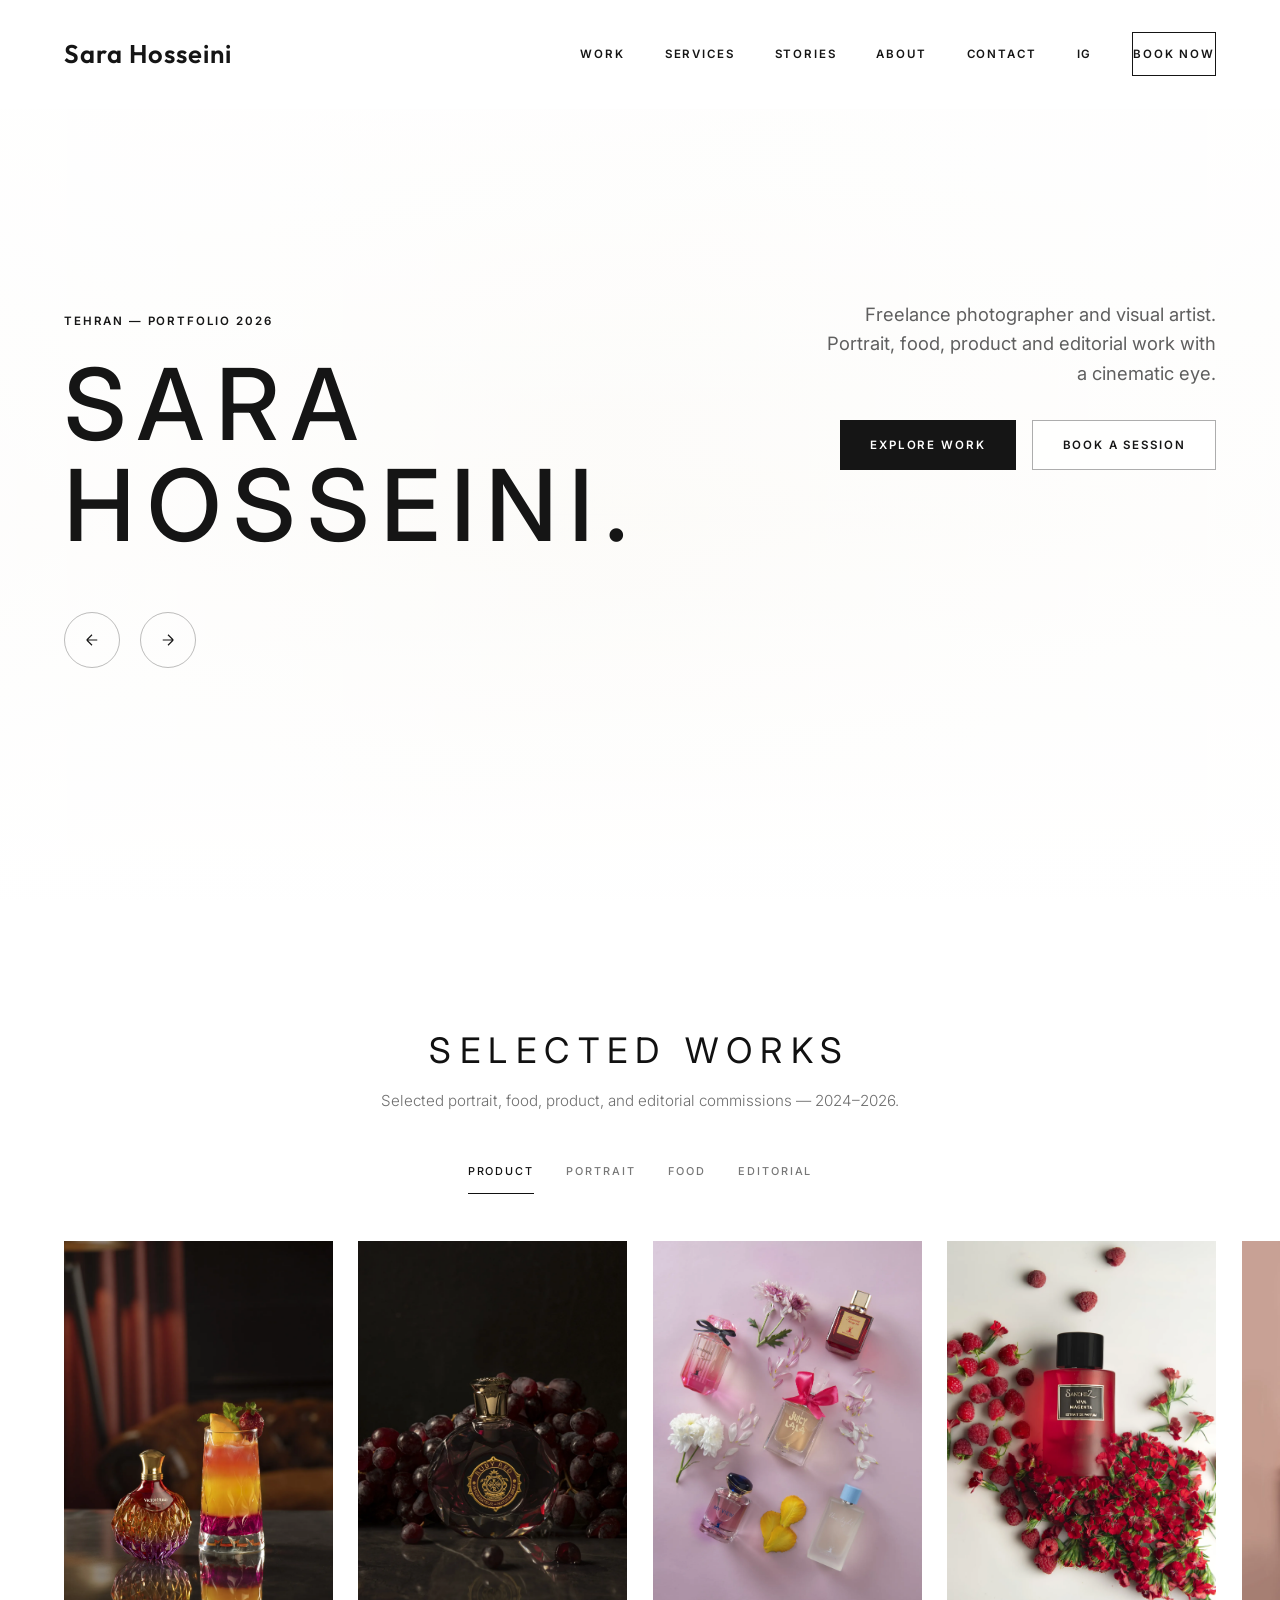
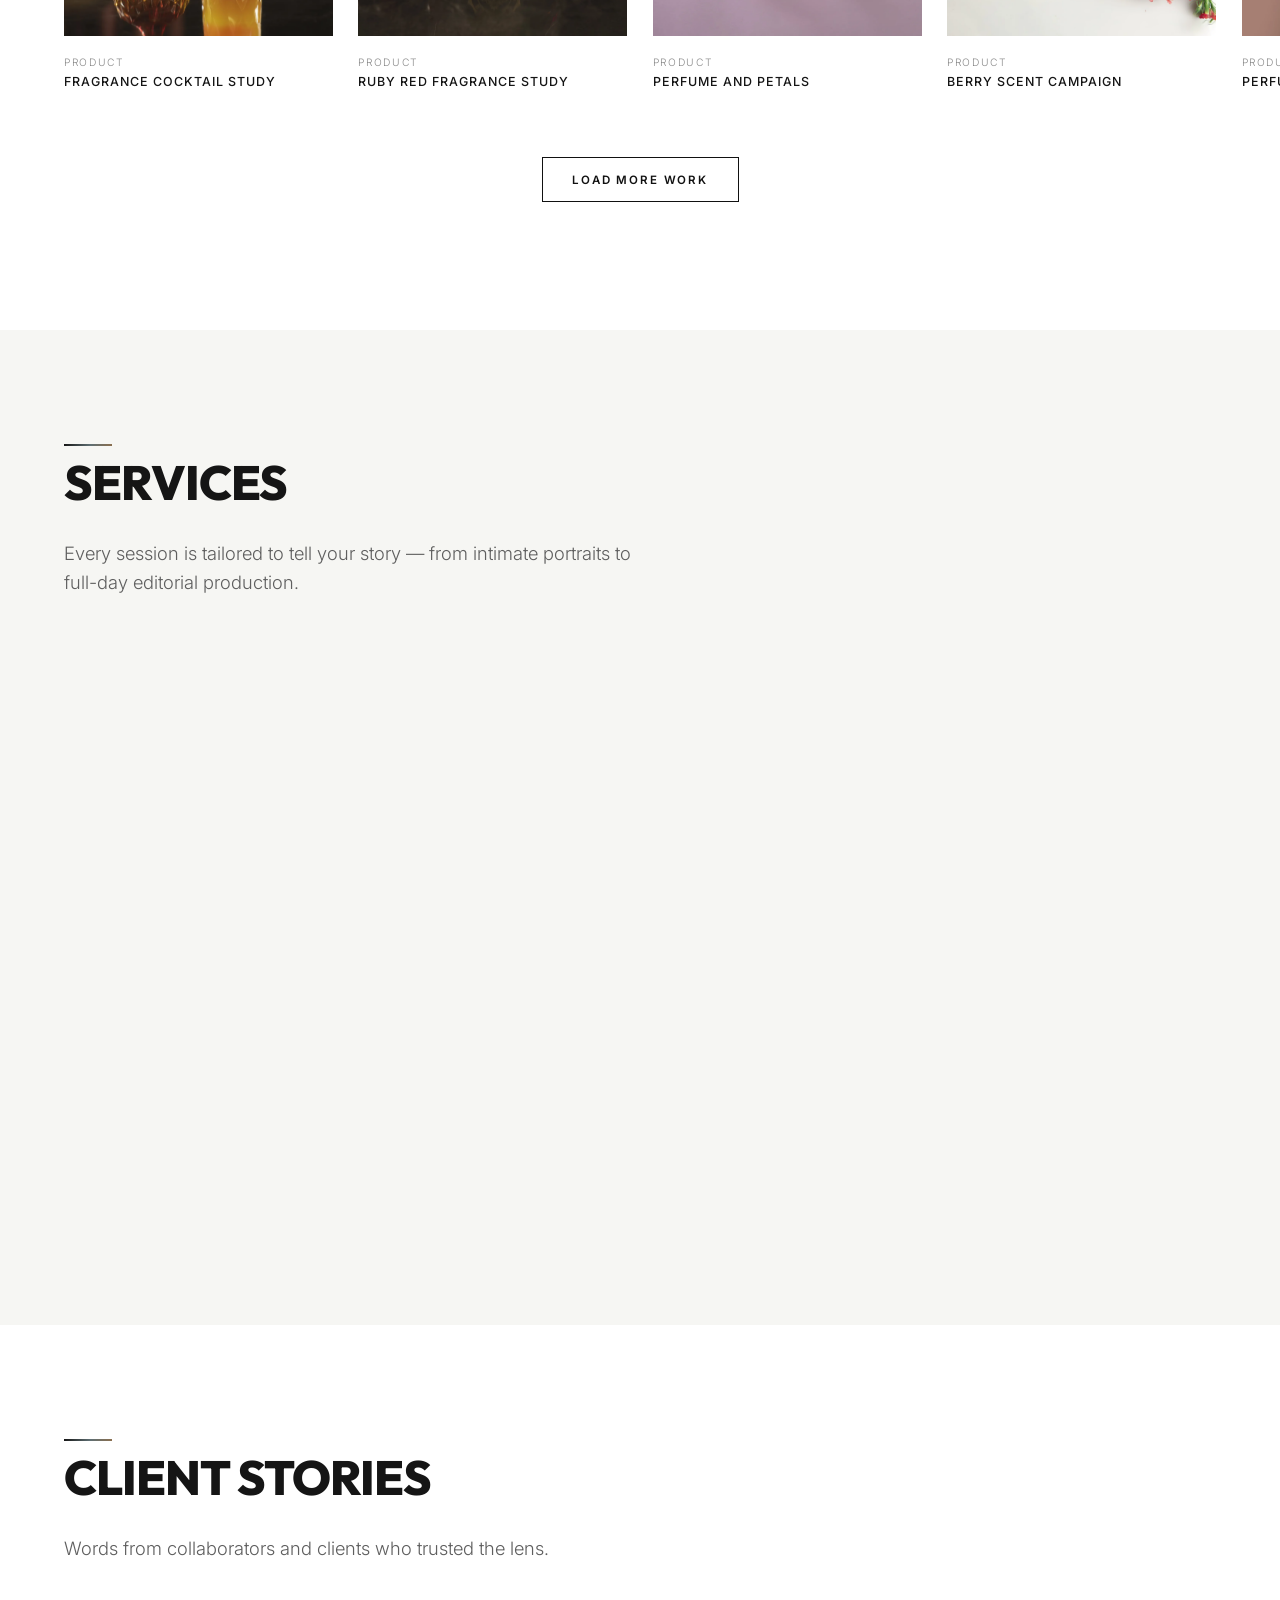
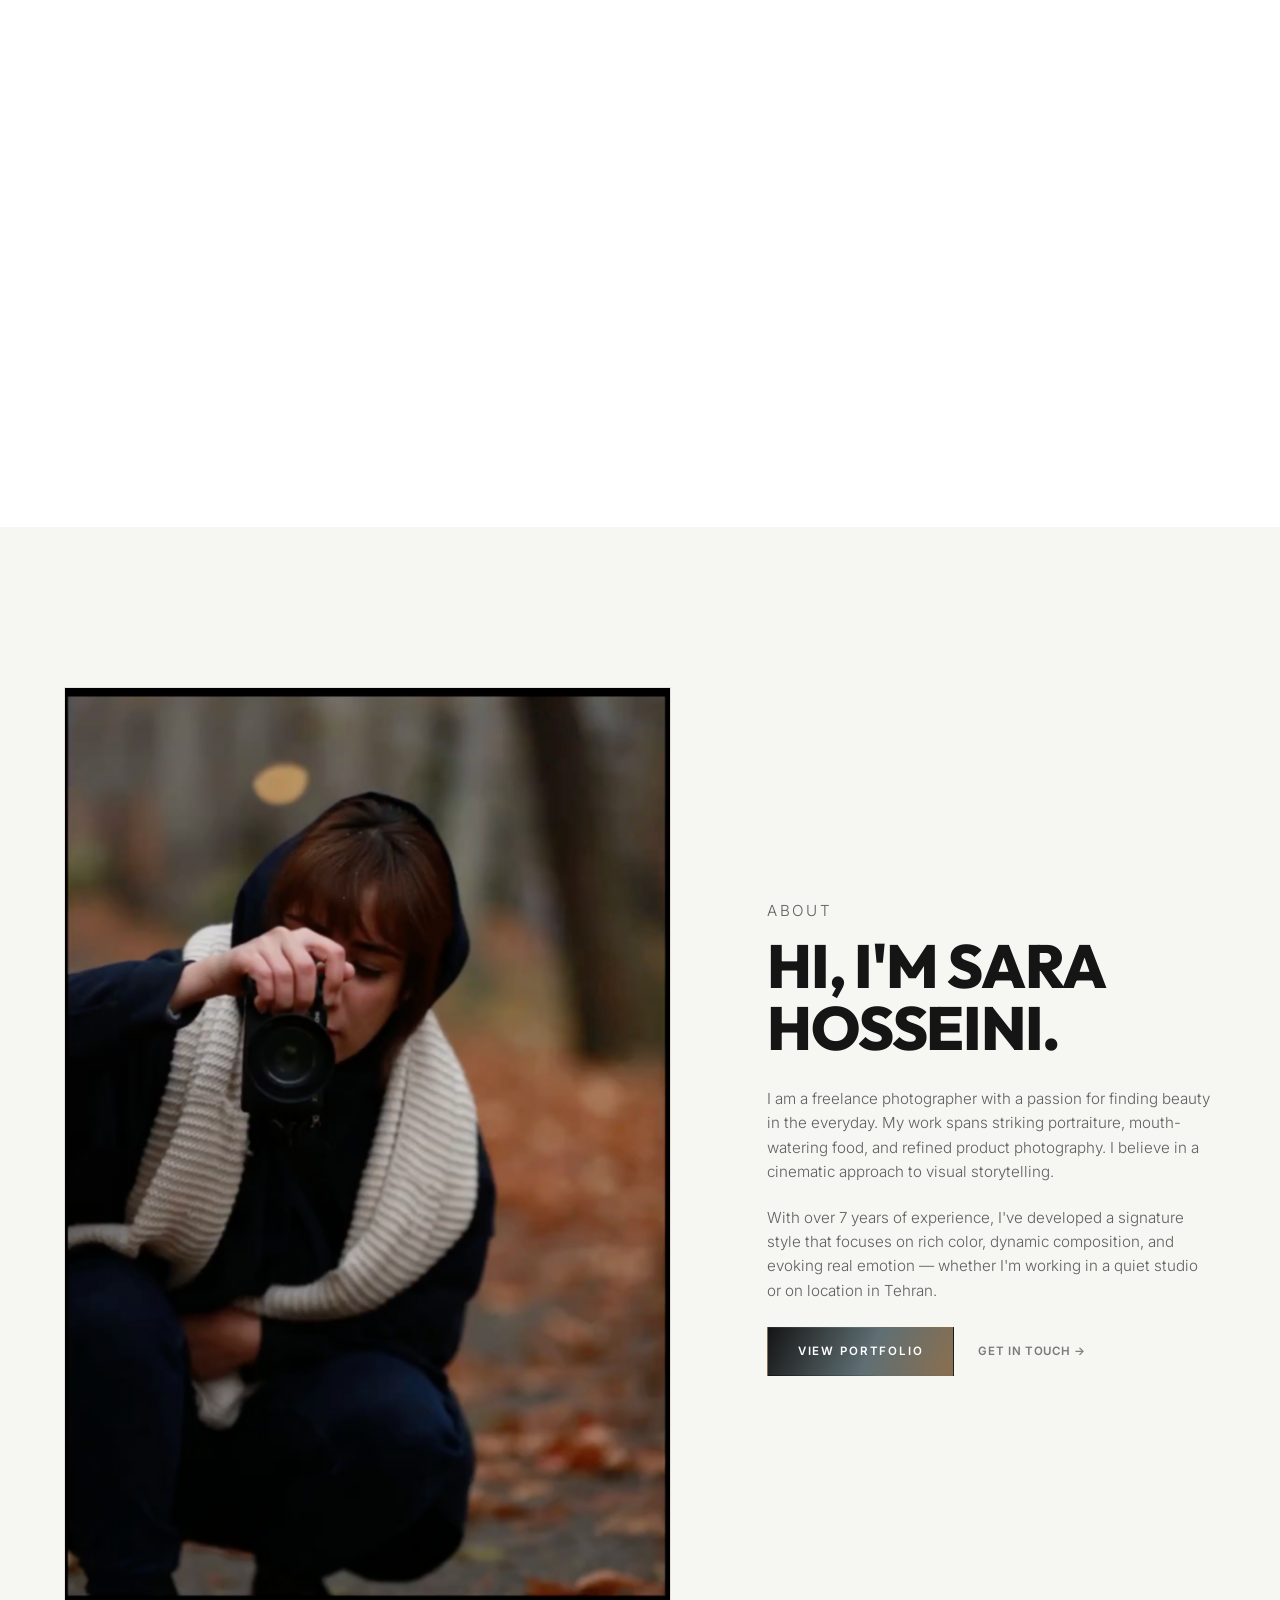
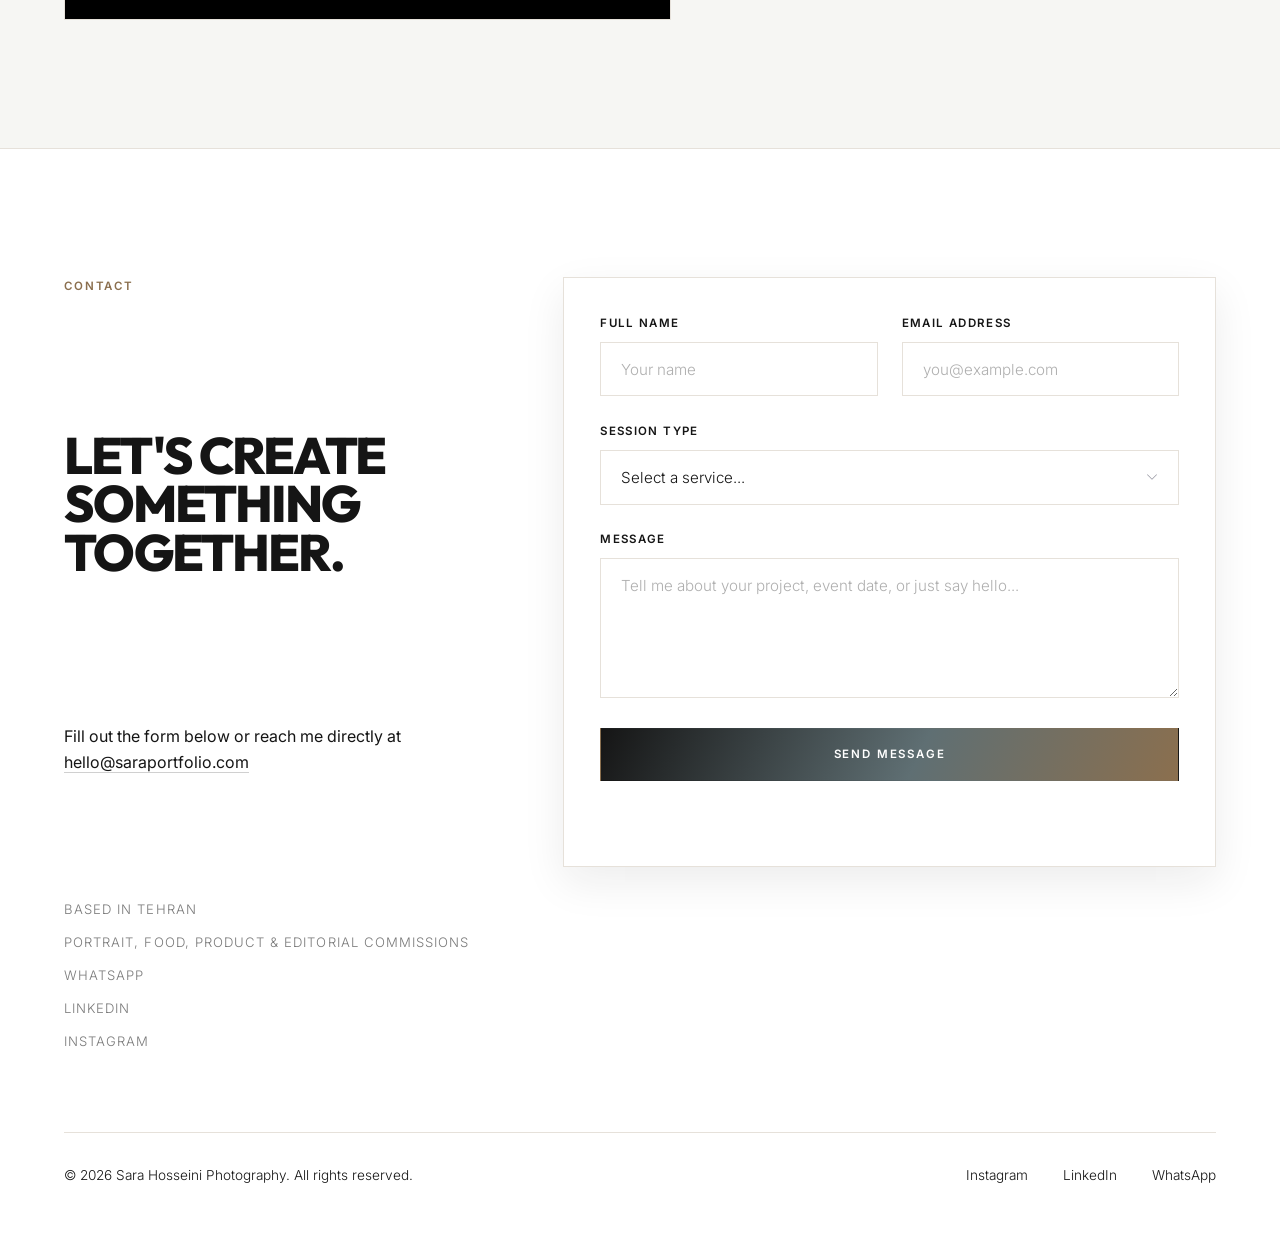
==== commit 1ff9f64d: "Refine hero and gallery presentation" ====
--- a/index.html
+++ b/index.html
@@ -66,9 +66,7 @@
 
     <!-- HERO -->
     <header id="hero">
-        <div class="hero-bg">
-            <img src="images/gallery_2.webp" alt="Sara Hosseini Photography — cinematic work, Tehran" fetchpriority="high">
-        </div>
+        <div class="hero-bg" aria-hidden="true"></div>
         <div class="hero-grid-container">
             <div class="hero-left-col">
                 <p class="hero-kicker label-caps fade-in-up">Tehran — Portfolio 2026</p>
@@ -88,16 +86,6 @@
             </div>
             
             <div class="hero-right-col">
-                <!-- Circular Slide Index Badge -->
-                <div class="slide-index-wrapper fade-in-up">
-                    <svg class="progress-ring" width="120" height="120">
-                        <circle class="progress-ring__circle" stroke="rgba(255,255,255,0.15)" stroke-width="1" fill="transparent" r="54" cx="60" cy="60"/>
-                        <circle class="progress-ring__circle-progress" stroke="var(--accent-pink)" stroke-dasharray="339.29" stroke-dashoffset="254" stroke-width="2.5" fill="transparent" r="54" cx="60" cy="60"/>
-                    </svg>
-                    <span class="slide-num">01</span>
-                    <span class="slide-num-total">04</span>
-                </div>
-                
                 <div class="hero-desc-block fade-in-up">
                     <p class="hero-lead">Freelance photographer and visual artist. Portrait, food, product and editorial work with a cinematic eye.</p>
                     <div class="hero-btns">
@@ -121,11 +109,10 @@
 
                 <!-- Category index -->
                 <div class="filter-tabs" id="filterTabs">
-                    <button class="filter-btn active" data-filter="all">All</button>
+                    <button class="filter-btn active" data-filter="product">Product</button>
                     <button class="filter-btn" data-filter="portrait">Portrait</button>
                     <button class="filter-btn" data-filter="food">Food</button>
                     <button class="filter-btn" data-filter="editorial">Editorial</button>
-                    <button class="filter-btn" data-filter="product">Product</button>
                 </div>
 
                 <div class="gallery-masonry" id="gallery">
@@ -695,7 +682,7 @@
                             <li>Private online gallery</li>
                             <li>Print-ready files included</li>
                         </ul>
-                        <a href="#contact" class="btn btn-primary">Book a Session</a>
+                        <a href="#contact" class="btn btn-secondary">Book a Session</a>
                     </div>
 
                     <div class="service-card reveal-on-scroll">
--- a/style.css
+++ b/style.css
@@ -374,7 +374,8 @@
     font-size: var(--text-label);
     letter-spacing: var(--tracking-label);
     position: relative;
-    color: var(--text-muted);
+    color: var(--text-color);
+    font-weight: 600;
     padding: 0.35rem 0;
     min-height: 44px;
     display: inline-flex;
@@ -523,21 +524,13 @@
     width: 100%;
     height: 100%;
     z-index: 0;
-}
-
-.hero-bg img {
-    width: 100%;
-    height: 100%;
-    object-fit: cover;
-    opacity: 1;
-    filter: saturate(1.02) contrast(1.02) brightness(1.04);
-    animation: heroKenBurns 28s ease-out forwards;
-    transform-origin: center center;
-}
-
-@keyframes heroKenBurns {
-    from { transform: scale(1.02); }
-    to { transform: scale(1.08); }
+    background-color: #fbfaf7;
+    background-image:
+        linear-gradient(115deg, rgba(255, 255, 255, 0.96) 0%, rgba(246, 244, 239, 0.78) 48%, rgba(255, 255, 255, 0.96) 100%),
+        repeating-linear-gradient(0deg, rgba(21, 21, 21, 0.018) 0 1px, transparent 1px 7px),
+        repeating-linear-gradient(90deg, rgba(139, 111, 78, 0.016) 0 1px, transparent 1px 9px),
+        url("data:image/svg+xml,%3Csvg xmlns='http://www.w3.org/2000/svg' width='180' height='180' viewBox='0 0 180 180'%3E%3Cfilter id='paperNoise'%3E%3CfeTurbulence type='fractalNoise' baseFrequency='0.75' numOctaves='4' stitchTiles='stitch'/%3E%3CfeColorMatrix type='saturate' values='0'/%3E%3C/filter%3E%3Crect width='180' height='180' filter='url(%23paperNoise)' opacity='0.12'/%3E%3C/svg%3E");
+    background-blend-mode: normal, multiply, multiply, multiply;
 }
 
 .hero-bg::after {
@@ -548,8 +541,19 @@
     width: 100%;
     height: 100%;
     background:
-        var(--overlay-hero),
-        linear-gradient(180deg, rgba(255, 255, 255, 0.08) 0%, rgba(255, 255, 255, 0.72) 100%);
+        linear-gradient(90deg, rgba(255, 255, 255, 0.78) 0%, rgba(255, 255, 255, 0.5) 48%, rgba(255, 255, 255, 0.78) 100%),
+        linear-gradient(180deg, rgba(255, 255, 255, 0.92) 0%, rgba(250, 248, 243, 0.74) 58%, rgba(255, 255, 255, 0.98) 100%);
+}
+
+.hero-bg::before {
+    content: '';
+    position: absolute;
+    inset: 0;
+    background:
+        linear-gradient(90deg, rgba(21, 21, 21, 0.035), transparent 12%, transparent 88%, rgba(21, 21, 21, 0.025)),
+        linear-gradient(180deg, rgba(21, 21, 21, 0.025), transparent 18%, transparent 82%, rgba(21, 21, 21, 0.02));
+    mix-blend-mode: multiply;
+    pointer-events: none;
 }
 
 .hero-grid-container {
@@ -622,39 +626,6 @@
     color: var(--text-color);
     background: rgba(255, 255, 255, 0.72);
     transform: scale(1.05);
-}
-
-/* Circular Slide Index Badge */
-.slide-index-wrapper {
-    position: relative;
-    width: 120px;
-    height: 120px;
-    display: flex;
-    align-items: center;
-    justify-content: center;
-    margin-bottom: auto;
-}
-
-.progress-ring {
-    position: absolute;
-    transform: rotate(-90deg);
-}
-
-.slide-num {
-    font-family: var(--font-heading);
-    font-size: 2.2rem;
-    font-weight: 800;
-    color: var(--text-color);
-    position: absolute;
-    transform: translateY(-5px);
-}
-
-.slide-num-total {
-    font-family: var(--font-body);
-    font-size: 0.8rem;
-    color: rgba(21, 21, 21, 0.48);
-    position: absolute;
-    transform: translateY(22px);
 }
 
 .hero-desc-block {
@@ -894,10 +865,10 @@
 .gallery-image-wrapper img {
     width: 100%;
     height: clamp(265px, 32vw, 395px);
-    object-fit: contain;
+    object-fit: cover;
     object-position: center;
     display: block;
-    background: #ffffff;
+    background: #f7f6f2;
     filter: none;
     transition: opacity var(--transition-fast);
 }
@@ -1687,10 +1658,6 @@
         align-items: flex-start;
     }
     
-    .slide-index-wrapper {
-        display: none;
-    }
-    
     /* Disable custom cursor on tablets/mobile */
     .custom-cursor,
     .custom-cursor-dot {
@@ -1851,11 +1818,6 @@
         animation-duration: 0.01ms !important;
         animation-iteration-count: 1 !important;
         transition-duration: 0.01ms !important;
-    }
-
-    .hero-bg img {
-        animation: none;
-        transform: none;
     }
 
     .reveal-on-scroll,
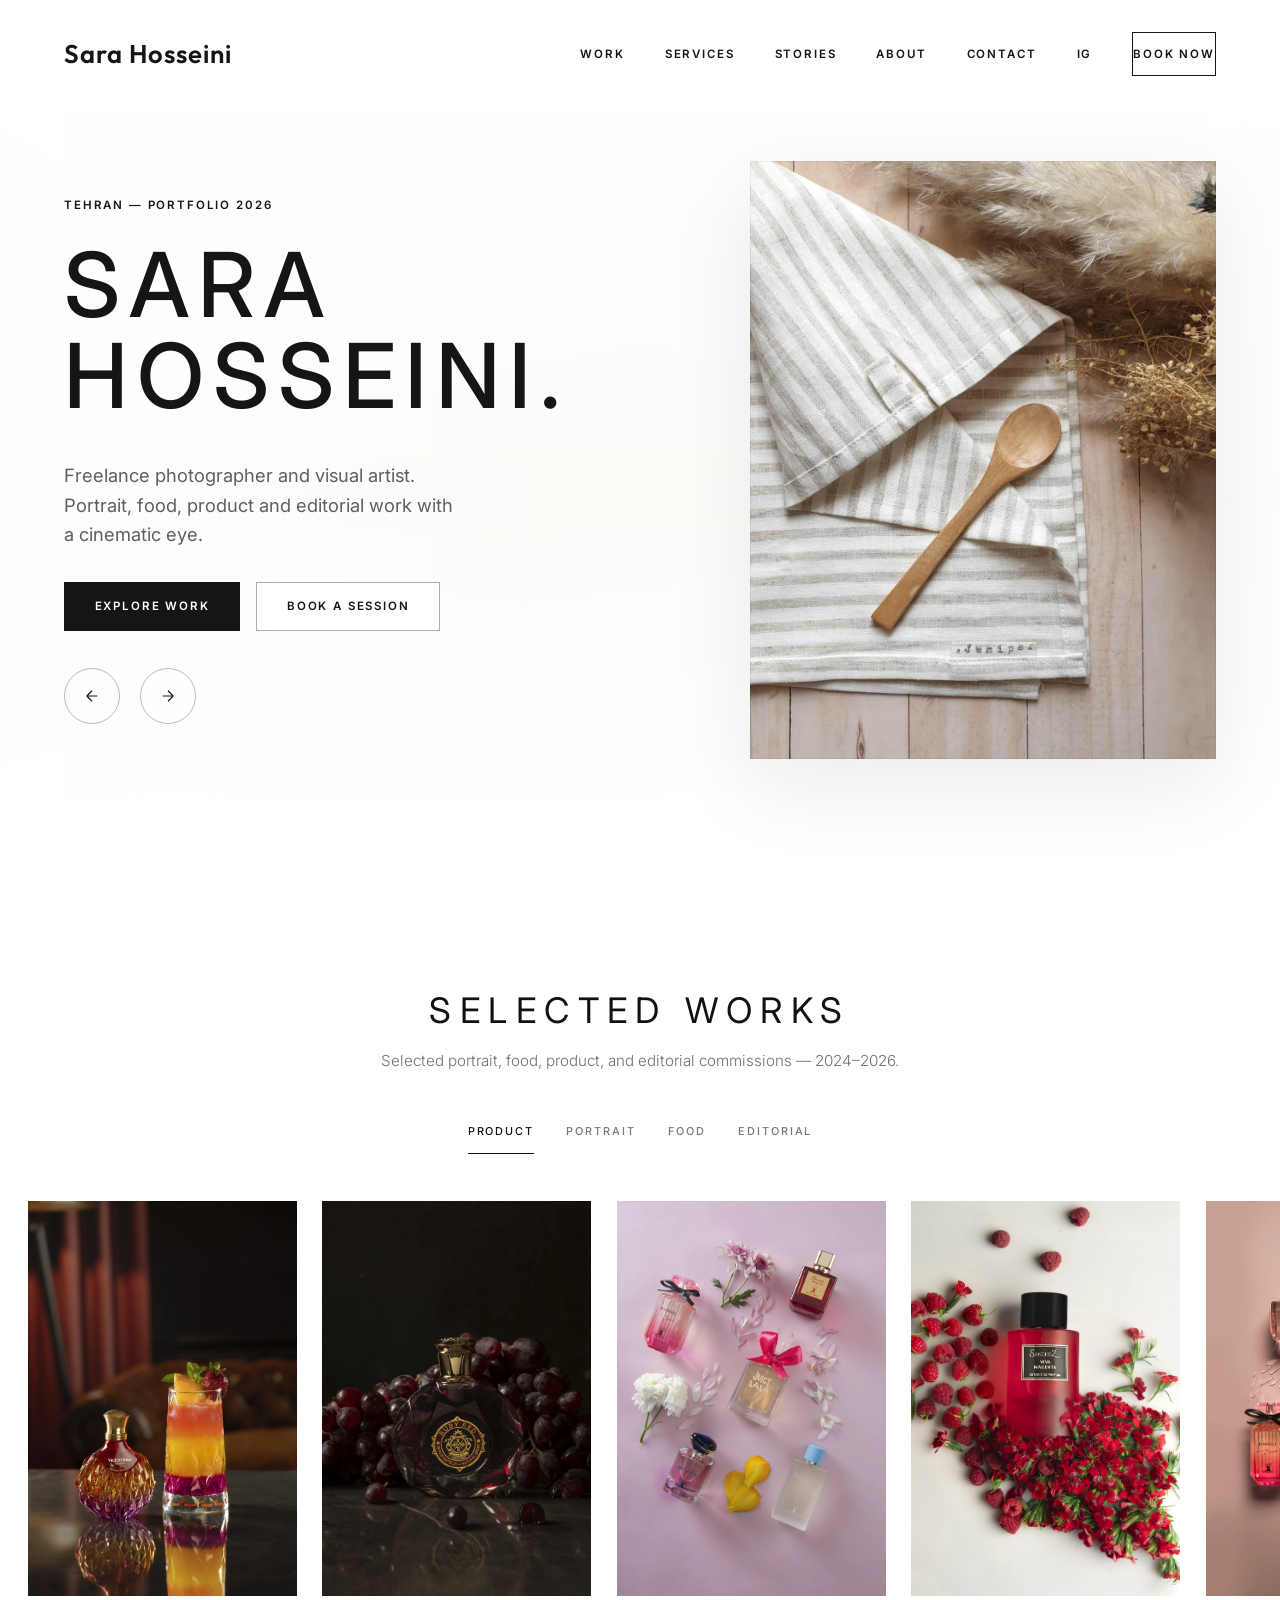
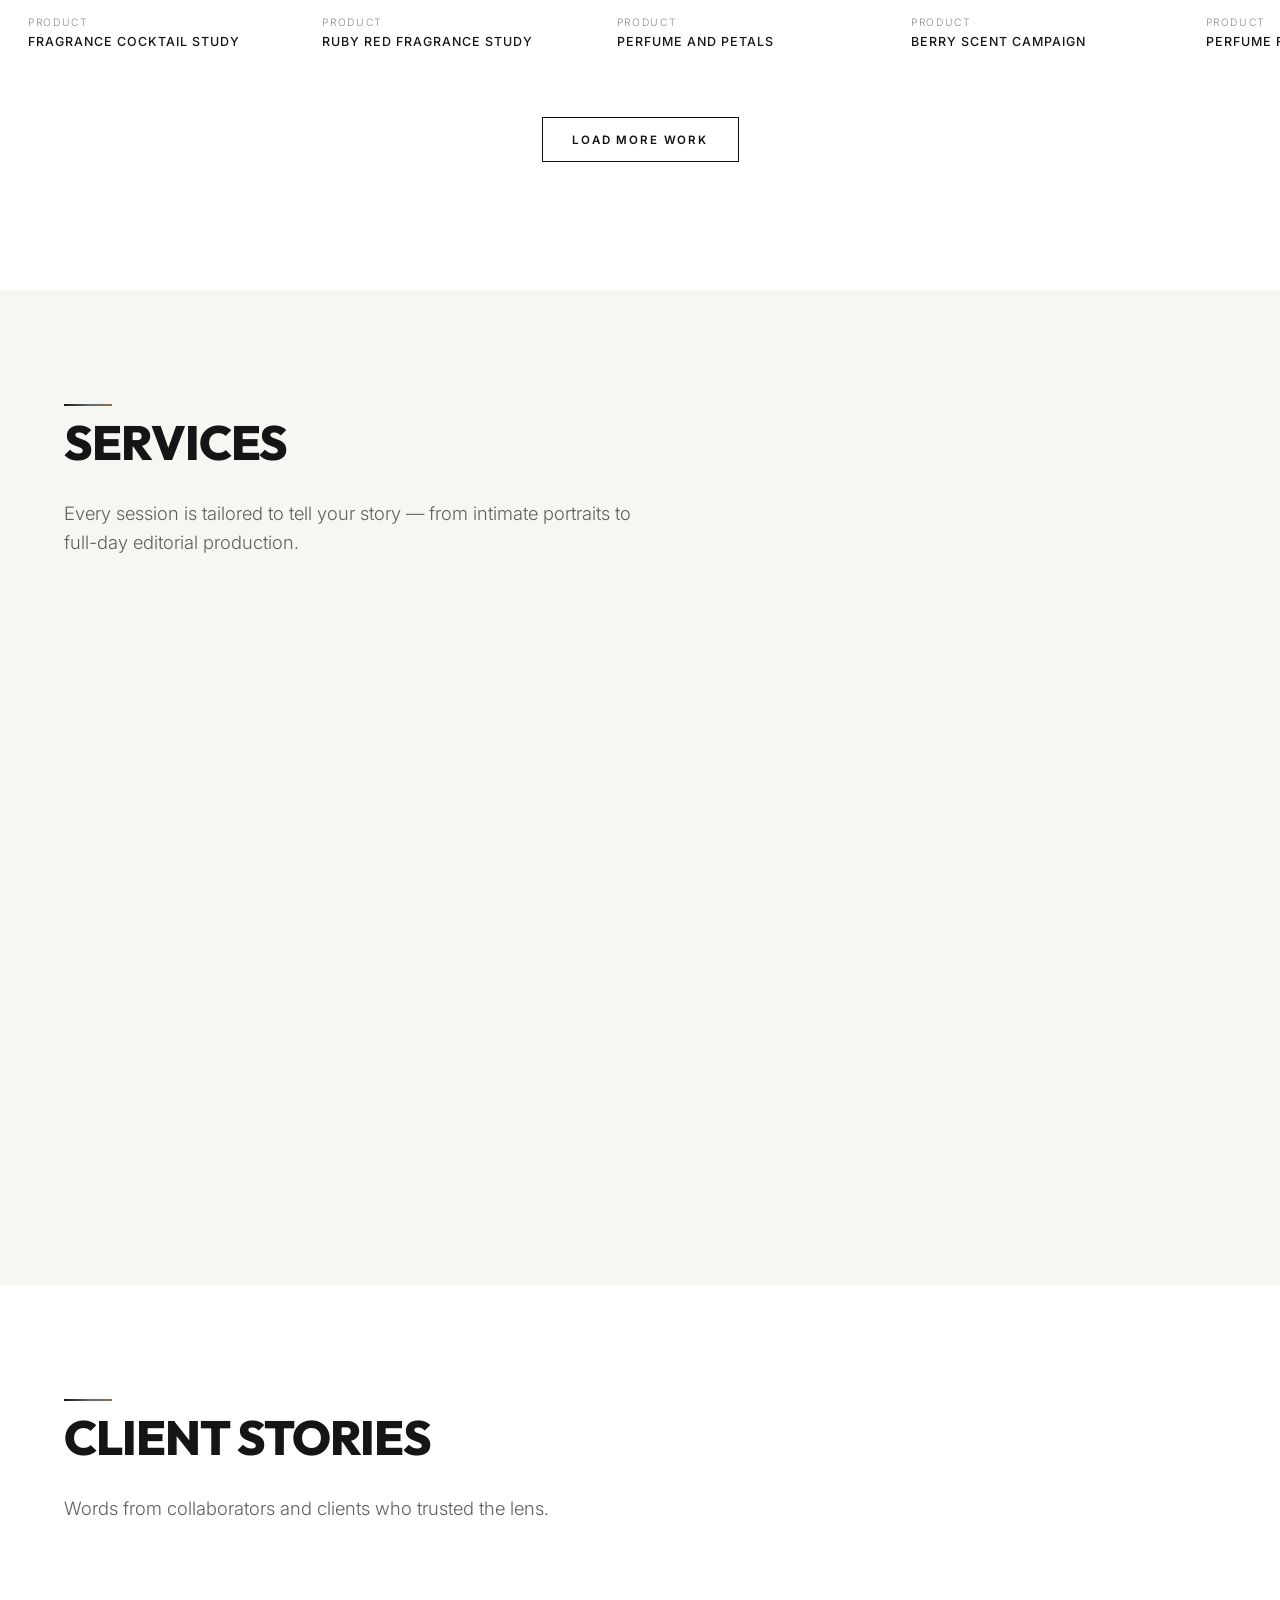
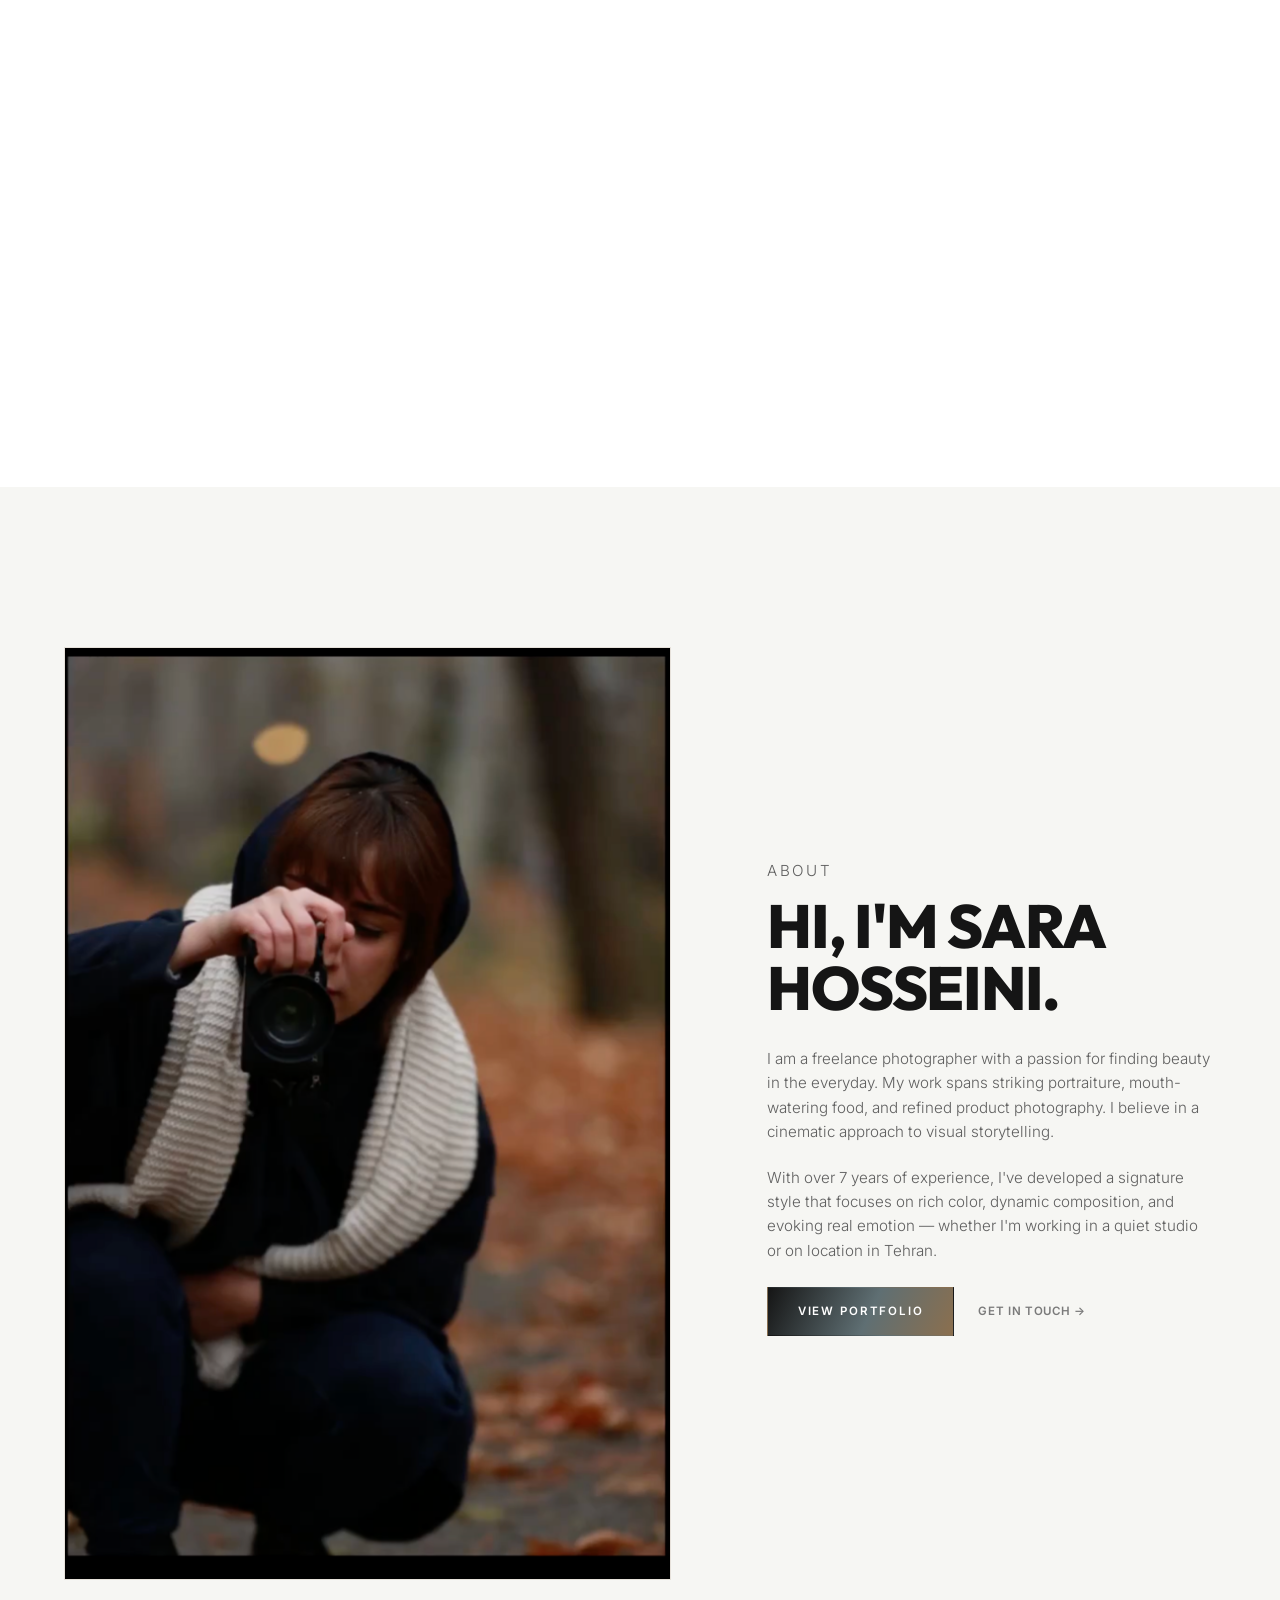
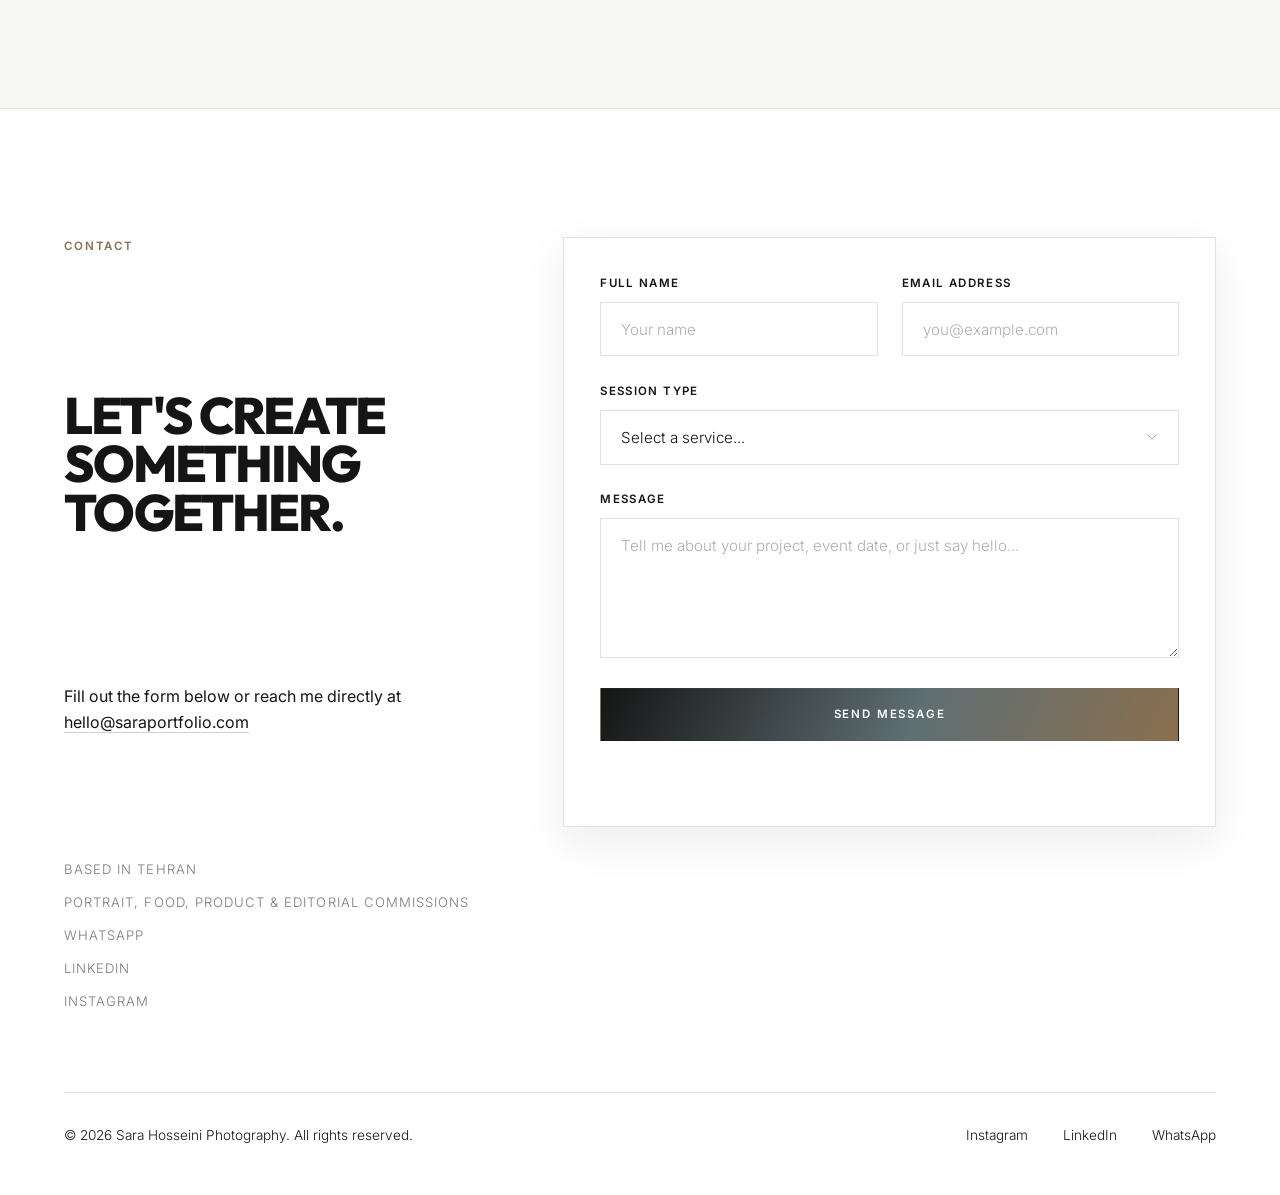
==== commit 5dba8a29: "Refine hero with spoon still life" ====
--- a/index.html
+++ b/index.html
@@ -12,18 +12,18 @@
     <meta property="og:type" content="website">
     <meta property="og:title" content="Sara Hosseini | Photography Portfolio — Tehran">
     <meta property="og:description" content="Sara Hosseini — freelance photographer and visual artist in Tehran. Portrait, food, product, and editorial photography with a cinematic eye.">
-    <meta property="og:image" content="images/hero_bg.webp">
+    <meta property="og:image" content="images/hero_spoon_still_life.webp">
 
     <!-- Twitter -->
     <meta property="twitter:card" content="summary_large_image">
     <meta property="twitter:title" content="Sara Hosseini | Photography Portfolio — Tehran">
     <meta property="twitter:description" content="Sara Hosseini — freelance photographer and visual artist in Tehran. Portrait, food, product, and editorial photography with a cinematic eye.">
-    <meta property="twitter:image" content="images/hero_bg.webp">
+    <meta property="twitter:image" content="images/hero_spoon_still_life.webp">
 
     <link rel="preconnect" href="https://fonts.googleapis.com">
     <link rel="preconnect" href="https://fonts.gstatic.com" crossorigin>
     <link href="https://fonts.googleapis.com/css2?family=Inter:wght@300;400;600;700&family=Outfit:wght@300;400;600;800;900&display=swap" rel="stylesheet">
-    <link rel="stylesheet" href="style.css?v=7">
+    <link rel="stylesheet" href="style.css?v=10">
 </head>
 
 <body>
@@ -71,6 +71,13 @@
             <div class="hero-left-col">
                 <p class="hero-kicker label-caps fade-in-up">Tehran — Portfolio 2026</p>
                 <h1 class="reveal-text">Sara<br> Hosseini.</h1>
+                <div class="hero-desc-block fade-in-up">
+                    <p class="hero-lead">Freelance photographer and visual artist. Portrait, food, product and editorial work with a cinematic eye.</p>
+                    <div class="hero-btns">
+                        <a href="#work" class="btn btn-primary">Explore Work</a>
+                        <a href="#contact" class="btn btn-secondary">Book a Session</a>
+                    </div>
+                </div>
                 <div class="hero-slider-nav fade-in-up">
                     <a href="#contact" class="slider-arrow prev" aria-label="Book Session">
                         <svg width="18" height="18" viewBox="0 0 24 24" fill="none" stroke="currentColor" stroke-width="1.5">
@@ -86,12 +93,8 @@
             </div>
             
             <div class="hero-right-col">
-                <div class="hero-desc-block fade-in-up">
-                    <p class="hero-lead">Freelance photographer and visual artist. Portrait, food, product and editorial work with a cinematic eye.</p>
-                    <div class="hero-btns">
-                        <a href="#work" class="btn btn-primary">Explore Work</a>
-                        <a href="#contact" class="btn btn-secondary">Book a Session</a>
-                    </div>
+                <div class="hero-image-panel fade-in-up">
+                    <img src="images/hero_spoon_still_life.webp" alt="Neutral tabletop still life with striped fabric, dried flowers, and a wooden spoon" loading="eager" fetchpriority="high" decoding="async">
                 </div>
             </div>
         </div>
@@ -857,7 +860,7 @@
         <p class="lightbox-hint">Click outside or press Esc to close</p>
     </div>
 
-    <script src="script.js?v=7"></script>
+    <script src="script.js?v=8"></script>
 </body>
 
 </html>
--- a/style.css
+++ b/style.css
@@ -506,14 +506,15 @@
 
 /* ----------------------------- HERO ----------------------------- */
 #hero {
-    min-height: 720px;
-    height: 100svh;
-    display: flex;
-    align-items: center;
+    min-height: min(860px, 100svh);
+    height: auto;
+    display: flex;
+    align-items: flex-start;
     position: relative;
     isolation: isolate;
     overflow: hidden;
     padding-top: 80px; /* offset nav */
+    padding-bottom: clamp(3rem, 7vh, 5rem);
     background: #ffffff;
 }
 
@@ -558,12 +559,12 @@
 
 .hero-grid-container {
     display: grid;
-    grid-template-columns: 1.2fr 0.8fr;
-    gap: 4rem;
+    grid-template-columns: minmax(0, 0.96fr) minmax(390px, 0.72fr);
+    gap: clamp(2.75rem, 5vw, 5.75rem);
     max-width: var(--container-max);
     margin: 0 auto;
     width: 100%;
-    padding: 0 var(--gutter);
+    padding: clamp(4.4rem, 9vh, 6.8rem) var(--gutter) 0;
     align-items: center;
     position: relative;
     z-index: 10;
@@ -573,16 +574,16 @@
     display: flex;
     flex-direction: column;
     align-items: flex-start;
+    max-width: 39rem;
 }
 
 .hero-right-col {
     display: flex;
     flex-direction: column;
     align-items: flex-end;
-    justify-content: space-between;
-    height: 100%;
-    min-height: 380px;
-    text-align: right;
+    justify-content: center;
+    min-height: 0;
+    text-align: left;
 }
 
 .hero-kicker {
@@ -594,18 +595,18 @@
 .hero-left-col h1 {
     color: var(--text-color);
     font-family: var(--font-body);
-    font-size: var(--text-display);
+    font-size: clamp(3.25rem, 7vw, 5.9rem);
     margin-bottom: 2.5rem;
     font-weight: 500;
     line-height: 1.02;
-    letter-spacing: 0.12em;
+    letter-spacing: 0.1em;
     text-transform: uppercase;
 }
 
 .hero-slider-nav {
     display: flex;
     gap: 1.25rem;
-    margin-top: 1rem;
+    margin-top: 2.3rem;
 }
 
 .slider-arrow {
@@ -631,7 +632,9 @@
 .hero-desc-block {
     display: flex;
     flex-direction: column;
-    align-items: flex-end;
+    align-items: flex-start;
+    max-width: 29rem;
+    text-align: left;
 }
 
 .hero-lead {
@@ -675,6 +678,33 @@
     align-items: center;
 }
 
+.hero-image-panel {
+    position: relative;
+    width: min(100%, 520px);
+    aspect-ratio: 0.78;
+    overflow: hidden;
+    background: #f3f0eb;
+    box-shadow: 0 26px 80px rgba(21, 21, 21, 0.08);
+    margin-left: auto;
+}
+
+.hero-image-panel::after {
+    content: '';
+    position: absolute;
+    inset: 0;
+    border: 1px solid rgba(21, 21, 21, 0.06);
+    pointer-events: none;
+}
+
+.hero-image-panel img {
+    width: 100%;
+    height: 100%;
+    display: block;
+    object-fit: cover;
+    object-position: 50% 45%;
+    filter: saturate(0.9) contrast(0.98) brightness(1.03);
+}
+
 .reveal-text {
     opacity: 0;
     transform: translateY(30px);
@@ -691,12 +721,16 @@
     animation-delay: 0.35s;
 }
 
-.hero-lead.fade-in-up {
+.hero-desc-block.fade-in-up {
     animation-delay: 0.7s;
 }
 
-.hero-btns.fade-in-up {
+.hero-slider-nav.fade-in-up {
     animation-delay: 0.9s;
+}
+
+.hero-image-panel.fade-in-up {
+    animation-delay: 0.55s;
 }
 
 @keyframes fadeUp {
@@ -1644,18 +1678,26 @@
     
     .hero-grid-container {
         grid-template-columns: 1fr;
-        gap: 2.5rem;
+        gap: 2.75rem;
+        padding-top: clamp(3.5rem, 8vh, 5rem);
         text-align: left;
     }
     
     .hero-right-col {
         align-items: flex-start;
         text-align: left;
+        width: 100%;
         min-height: auto;
     }
     
     .hero-desc-block {
         align-items: flex-start;
+    }
+
+    .hero-image-panel {
+        width: min(100%, 540px);
+        aspect-ratio: 1.02;
+        margin-left: 0;
     }
     
     /* Disable custom cursor on tablets/mobile */
@@ -1675,7 +1717,7 @@
 
 @media (max-width: 640px) {
     #hero {
-        min-height: 760px;
+        min-height: auto;
     }
 
     .gallery-masonry {
@@ -1709,12 +1751,16 @@
     }
 
     .hero-btns {
-        flex-direction: column;
-        align-items: flex-start;
+        flex-direction: row;
+        flex-wrap: wrap;
+        align-items: center;
+        gap: 0.75rem;
     }
 
     .hero-btns .btn {
-        min-width: 11.5rem;
+        min-width: 0;
+        padding-left: 1.1rem;
+        padding-right: 1.1rem;
         text-align: center;
     }
 
@@ -1789,20 +1835,37 @@
     }
 
     #hero {
-        min-height: 100svh;
-        padding-top: 100px;
-        padding-bottom: 4rem;
+        min-height: auto;
+        padding-top: 84px;
+        padding-bottom: 2rem;
         display: flex;
-        align-items: center;
+        align-items: flex-start;
     }
     
     .hero-grid-container {
-        gap: 1.5rem;
+        gap: 1.45rem;
+        padding-top: 1.25rem;
     }
     
     .hero-left-col h1 {
         font-size: clamp(2.4rem, 10vw, 3.4rem);
         margin-bottom: 1.5rem;
+        letter-spacing: 0.1em;
+    }
+
+    .hero-lead {
+        max-width: none;
+        margin-bottom: 1.4rem;
+        font-size: 0.96rem;
+    }
+
+    .hero-slider-nav {
+        margin-top: 1.35rem;
+    }
+
+    .hero-image-panel {
+        width: 100%;
+        aspect-ratio: 1.12;
     }
 }
 
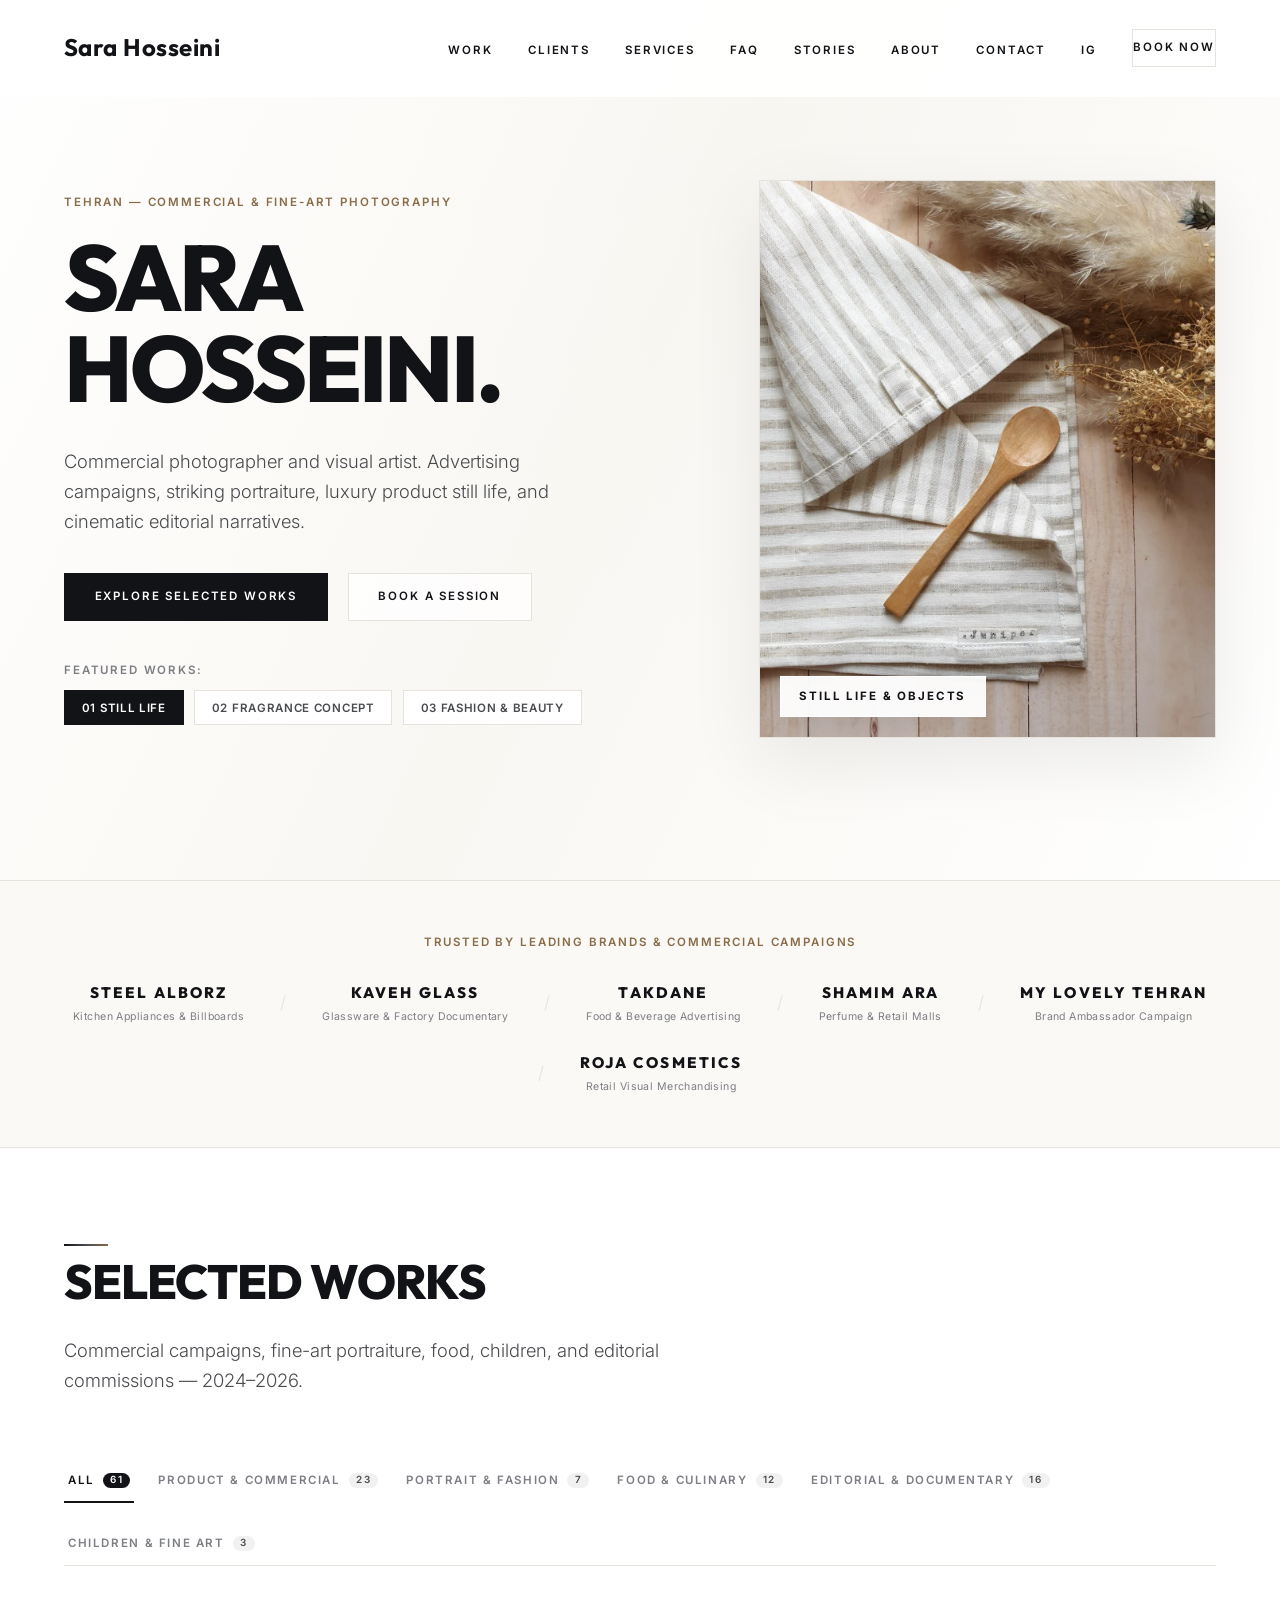
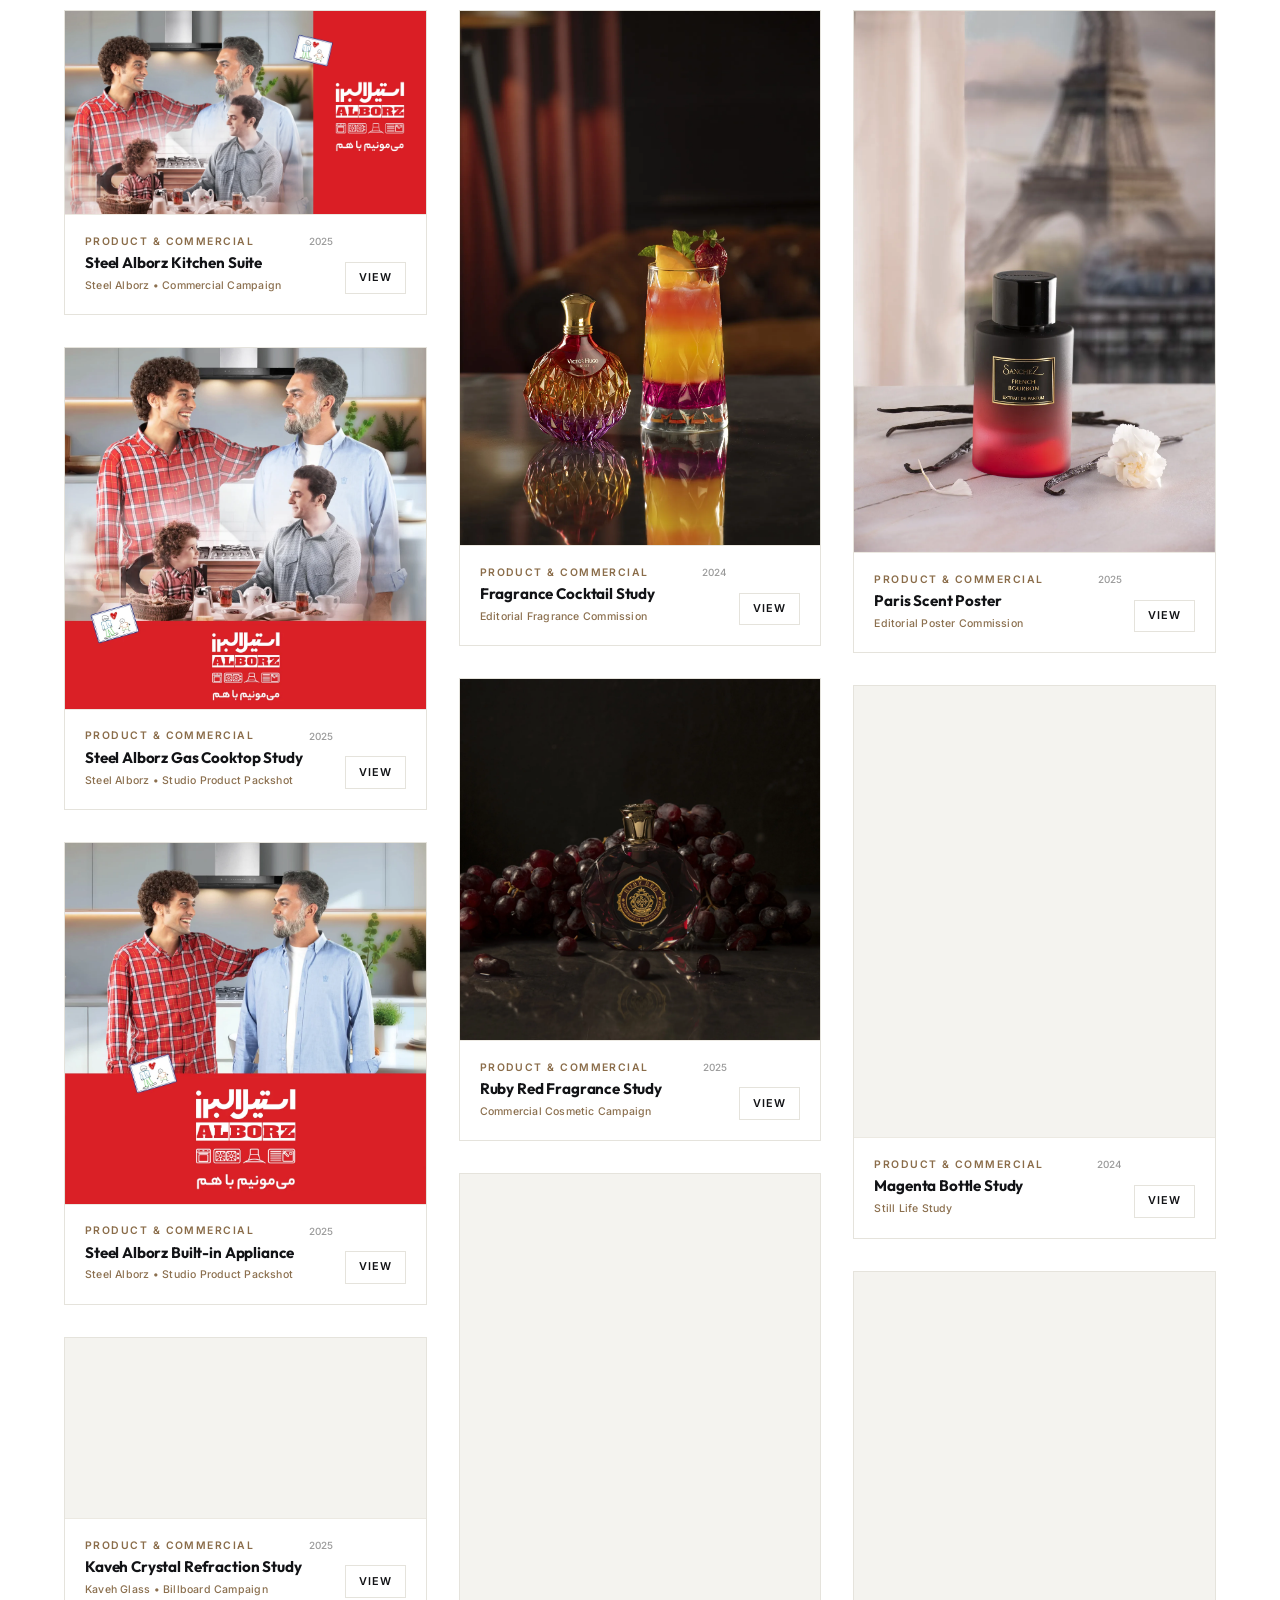
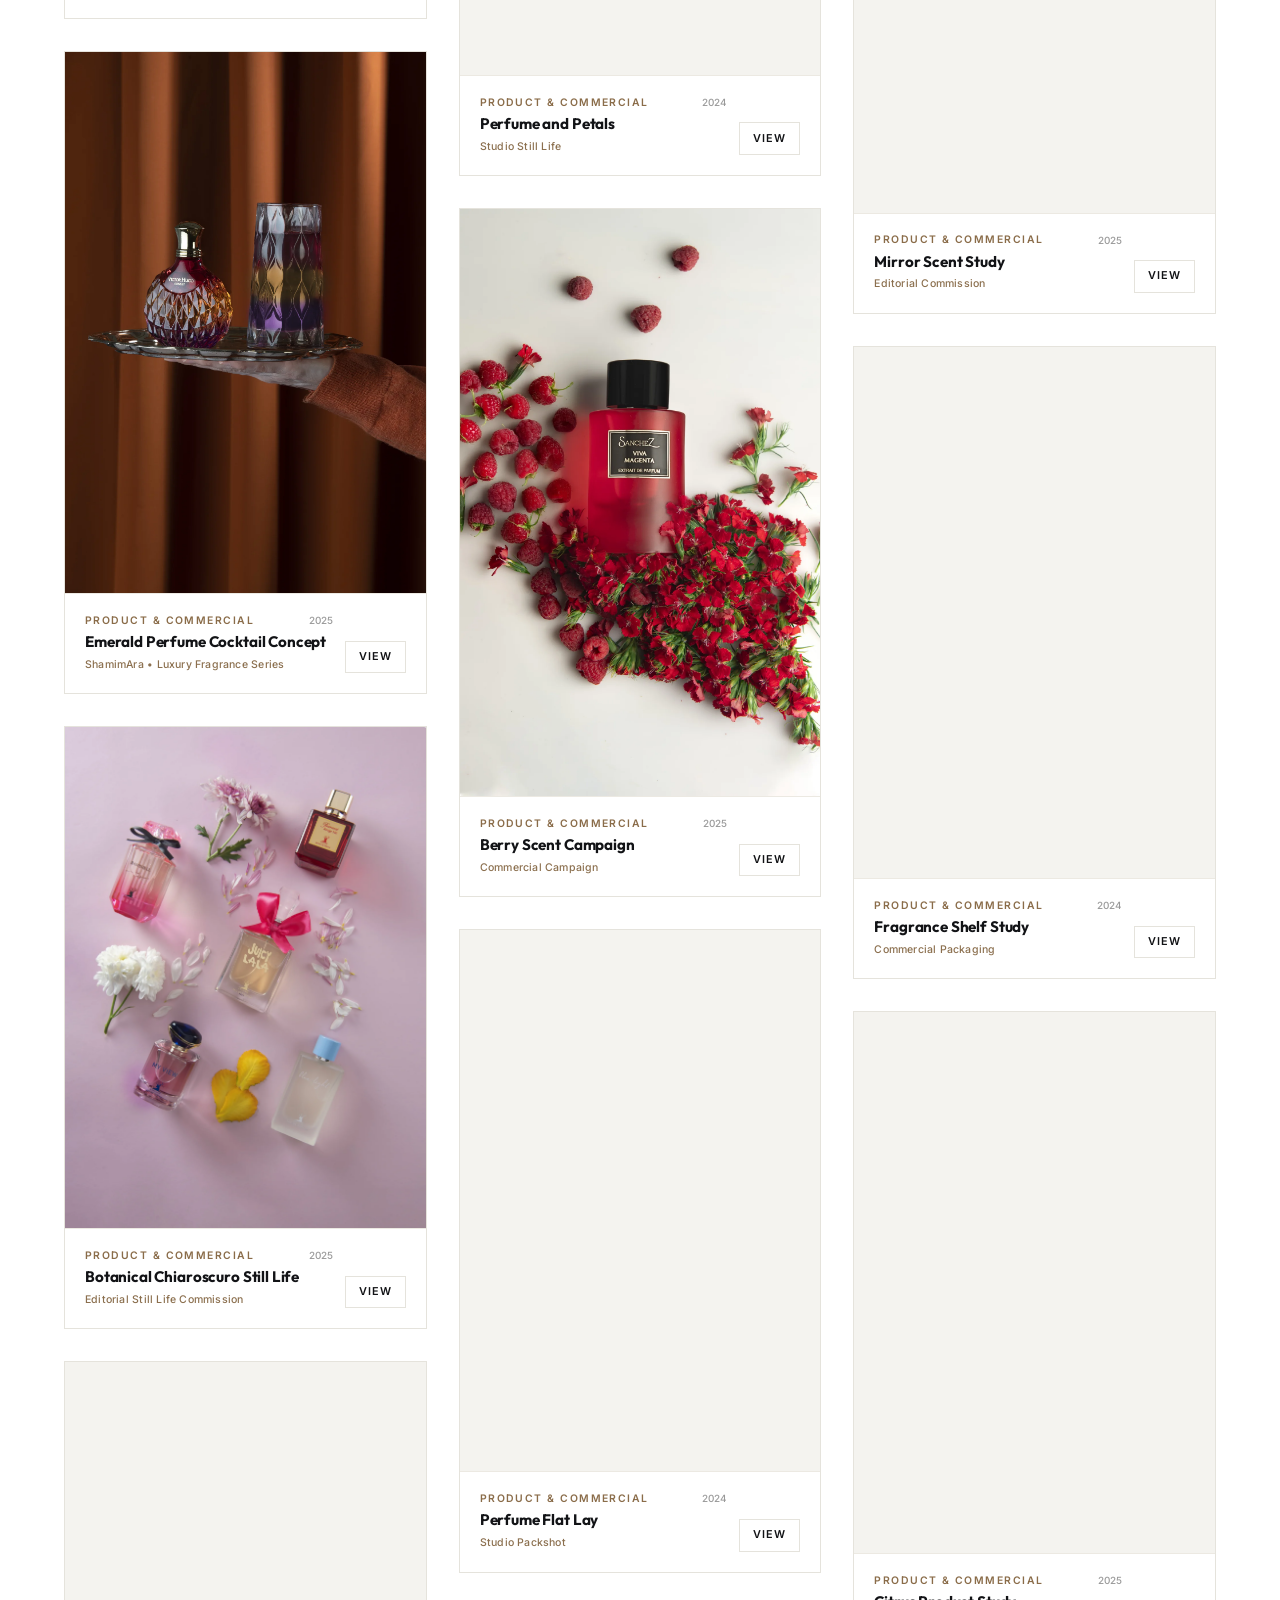
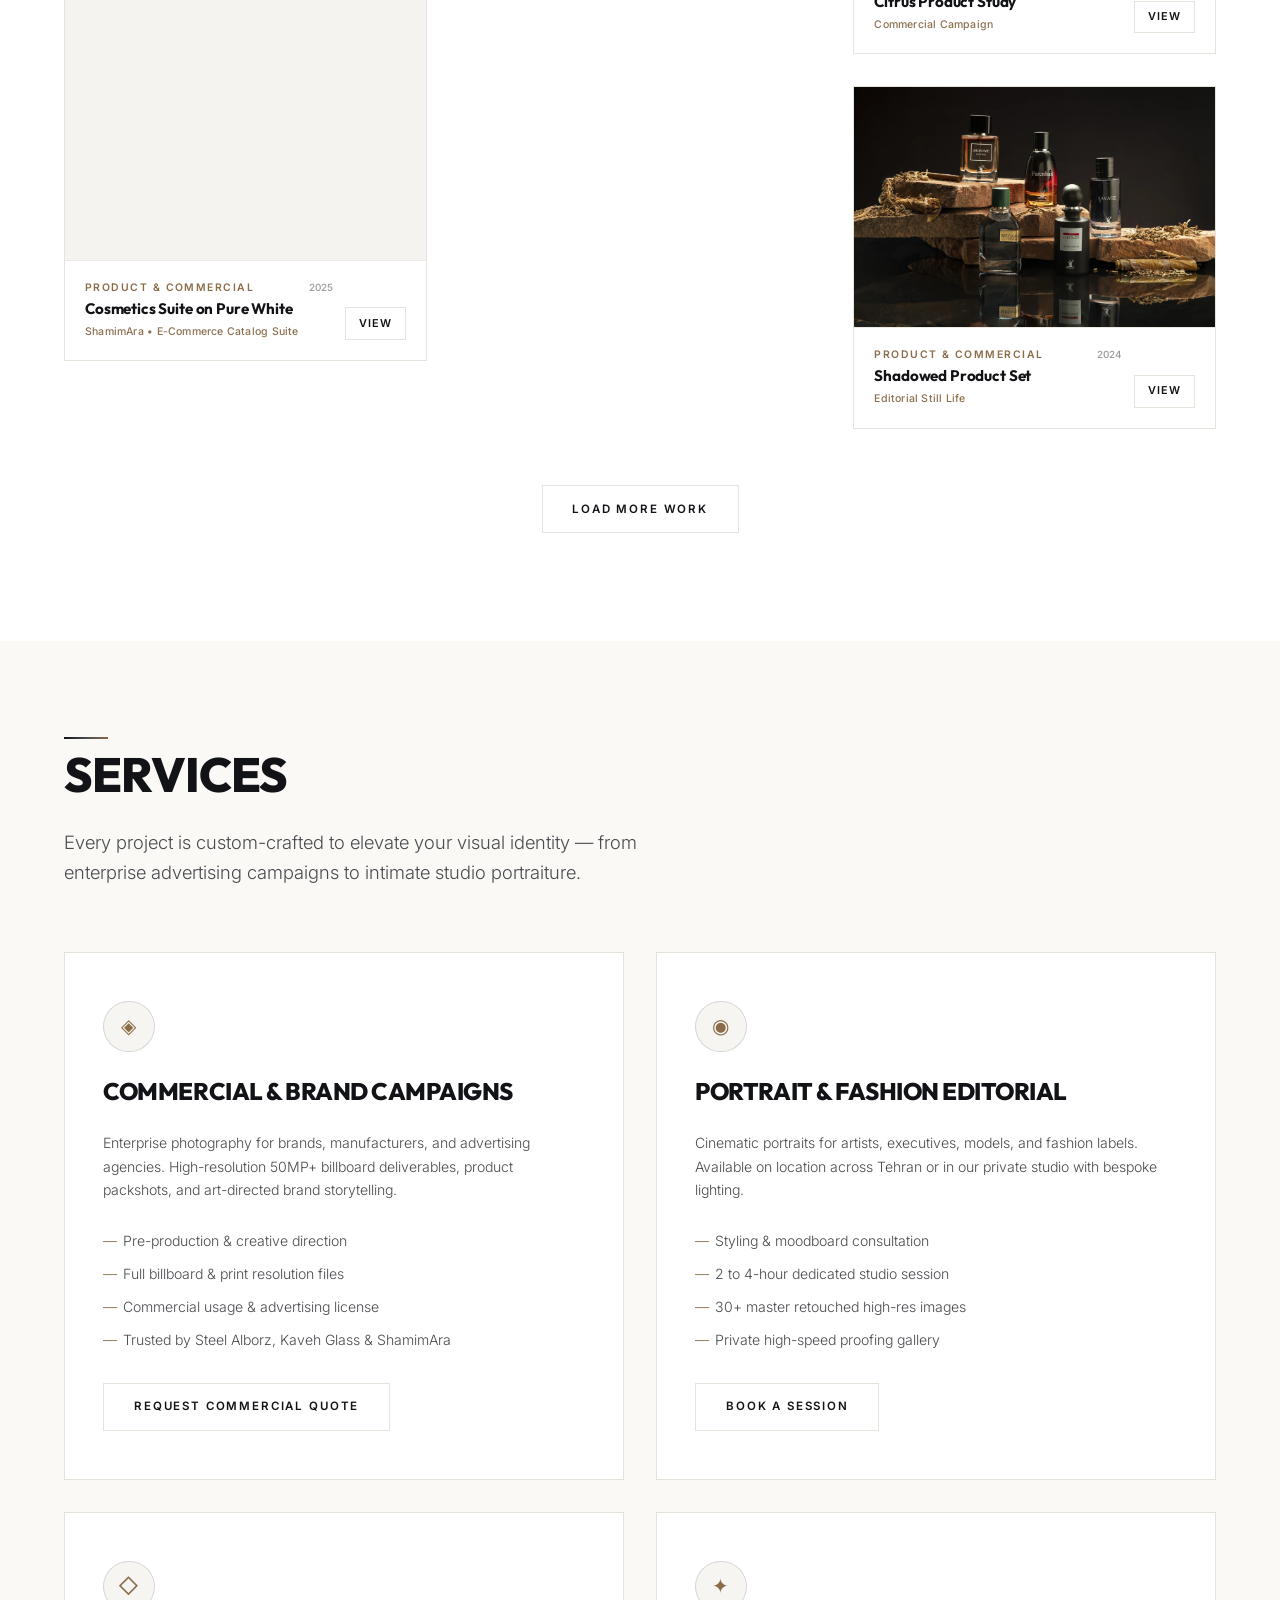
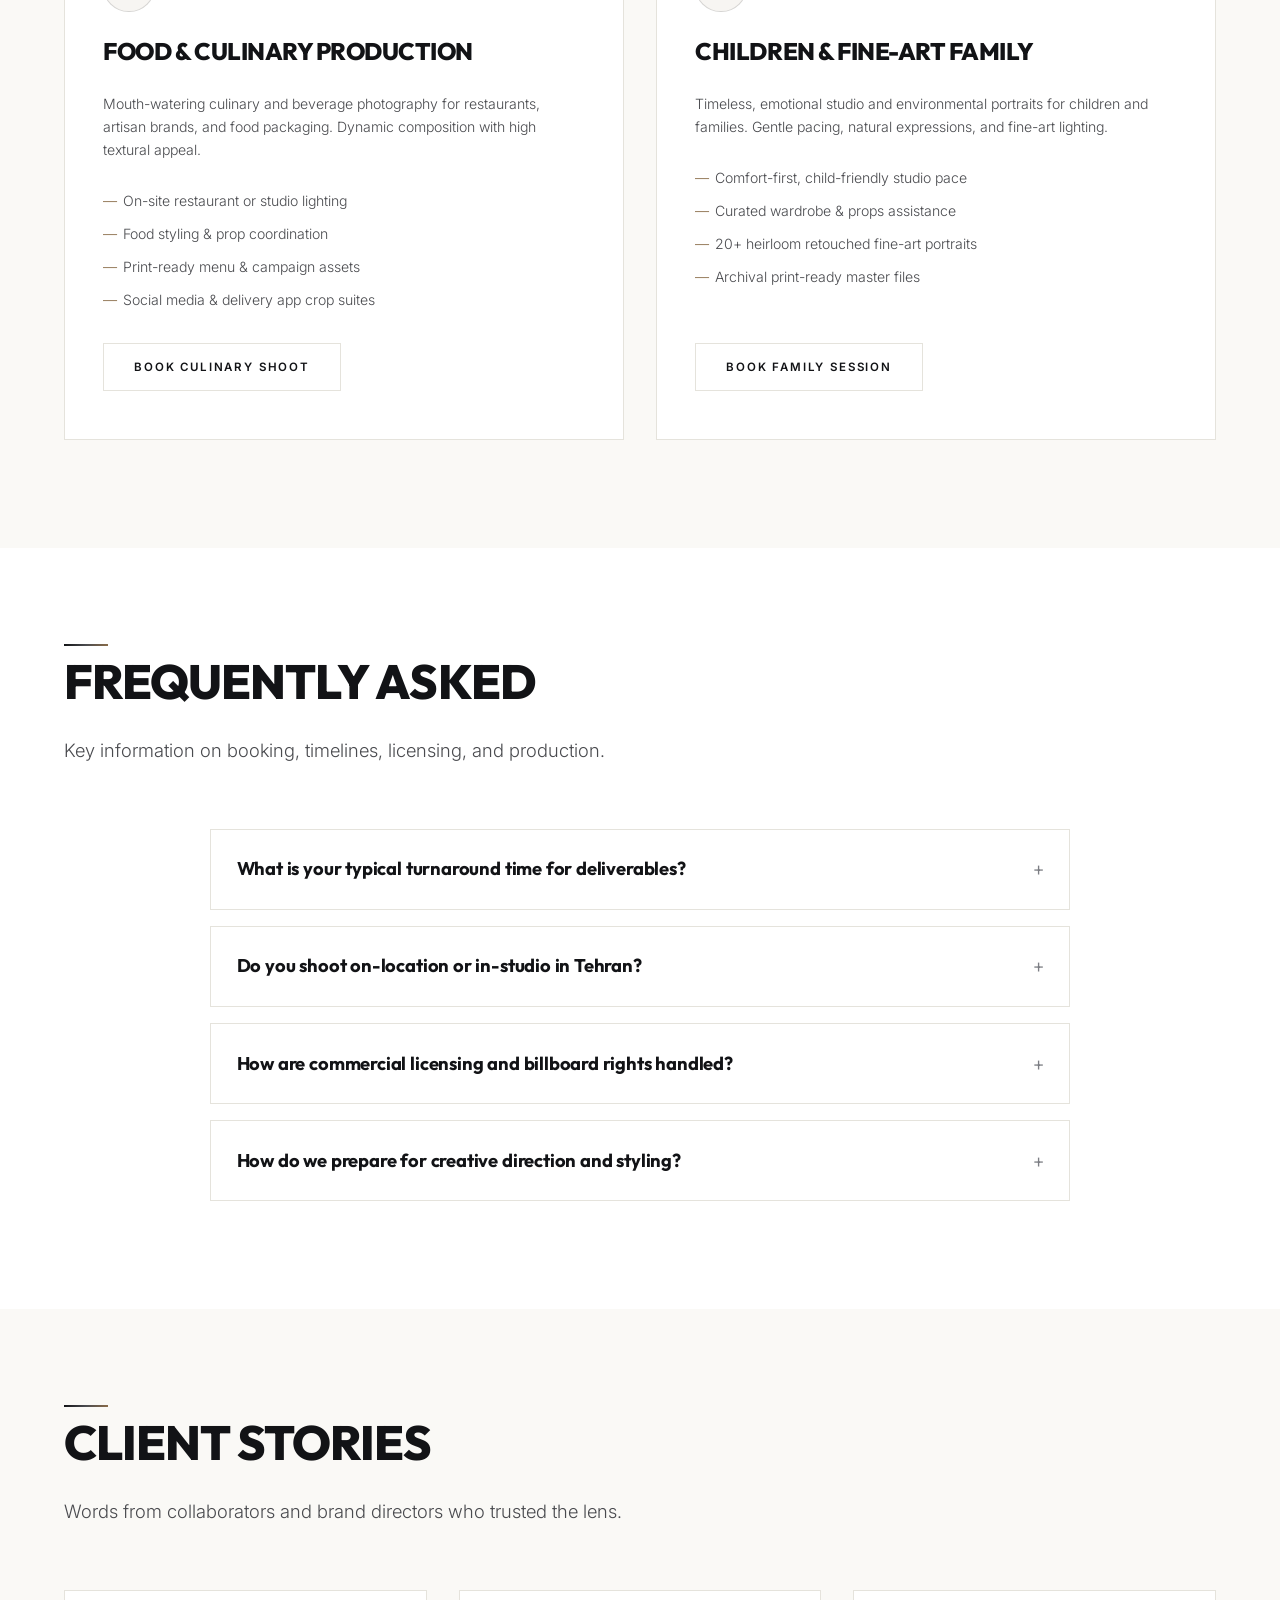
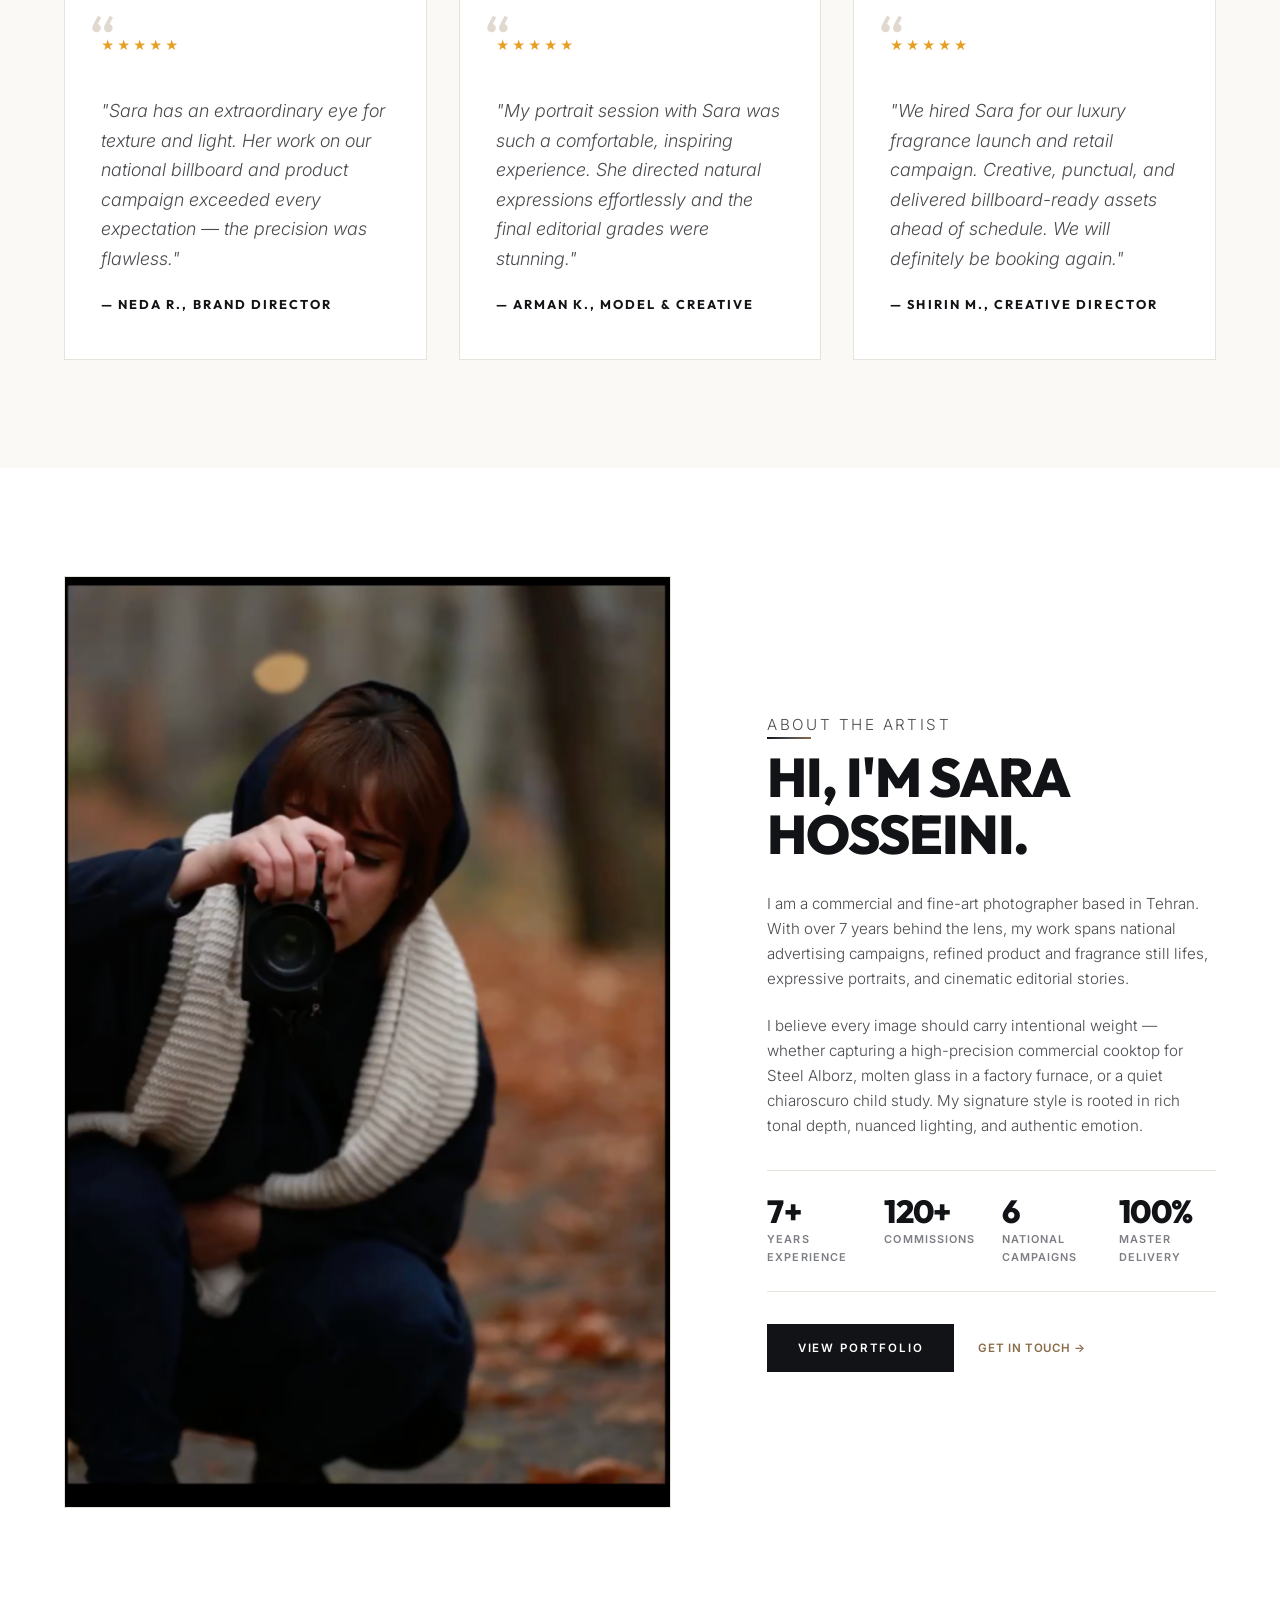
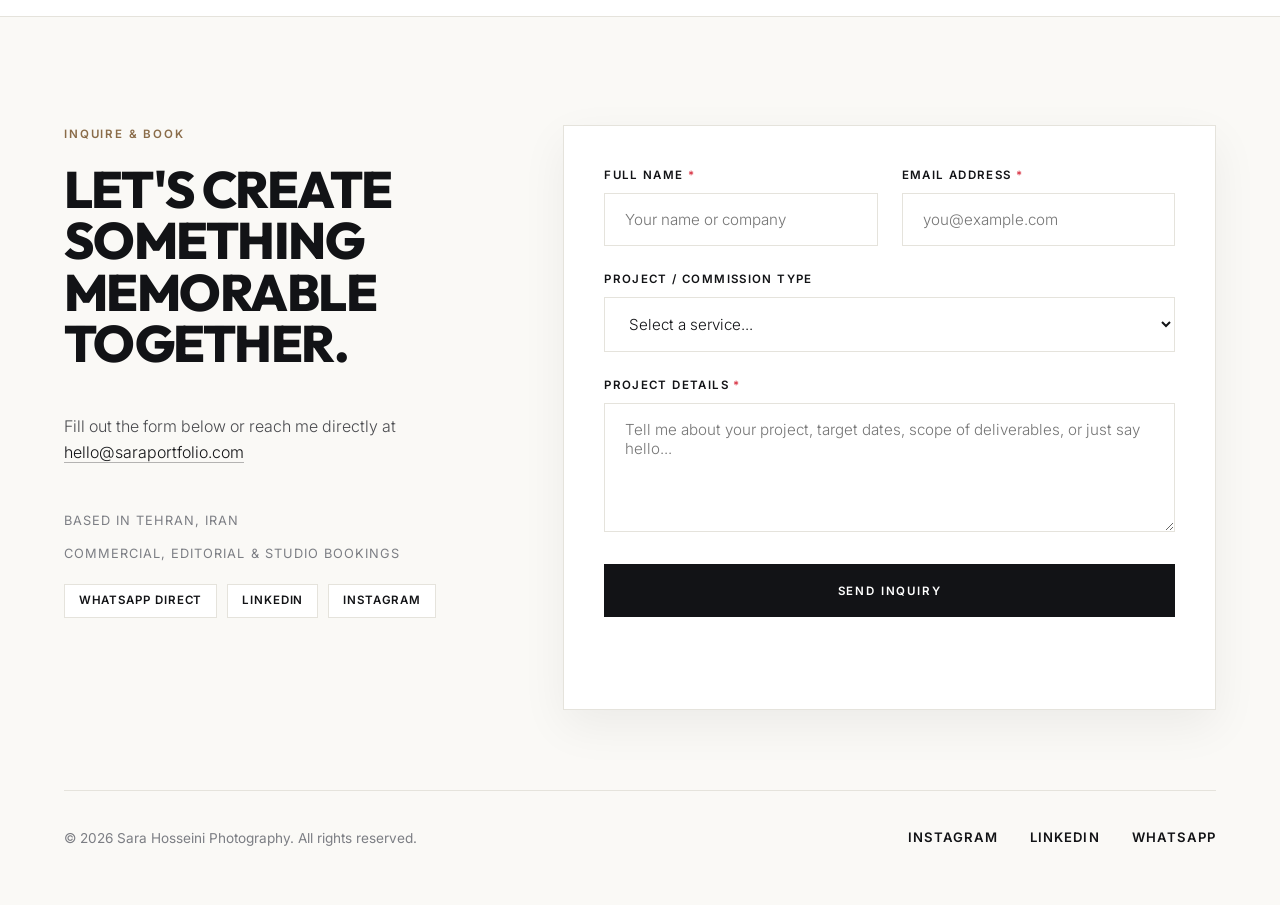
==== commit dbe27e27: "Upgrade portfolio: add commercial campaigns, hero theme switcher, brand trust bar, 61-item masonry g" ====
--- a/index.html
+++ b/index.html
@@ -6,24 +6,24 @@
     <meta name="viewport" content="width=device-width, initial-scale=1.0">
     <title>Sara Hosseini | Photography Portfolio — Tehran</title>
     <meta name="description"
-        content="Sara Hosseini — freelance photographer and visual artist in Tehran. Portrait, food, product, and editorial photography with a cinematic, premium aesthetic.">
+        content="Sara Hosseini — commercial, portrait, food, product, and editorial photographer in Tehran. Major advertising campaigns for Steel Alborz, Kaveh Glass, and ShamimAra.">
     
     <!-- Open Graph / Facebook -->
     <meta property="og:type" content="website">
     <meta property="og:title" content="Sara Hosseini | Photography Portfolio — Tehran">
-    <meta property="og:description" content="Sara Hosseini — freelance photographer and visual artist in Tehran. Portrait, food, product, and editorial photography with a cinematic eye.">
+    <meta property="og:description" content="Sara Hosseini — commercial, portrait, food, product, and editorial photographer in Tehran. High-impact visual storytelling.">
     <meta property="og:image" content="images/hero_spoon_still_life.webp">
 
     <!-- Twitter -->
     <meta property="twitter:card" content="summary_large_image">
     <meta property="twitter:title" content="Sara Hosseini | Photography Portfolio — Tehran">
-    <meta property="twitter:description" content="Sara Hosseini — freelance photographer and visual artist in Tehran. Portrait, food, product, and editorial photography with a cinematic eye.">
+    <meta property="twitter:description" content="Sara Hosseini — commercial, portrait, food, product, and editorial photographer in Tehran.">
     <meta property="twitter:image" content="images/hero_spoon_still_life.webp">
 
     <link rel="preconnect" href="https://fonts.googleapis.com">
     <link rel="preconnect" href="https://fonts.gstatic.com" crossorigin>
-    <link href="https://fonts.googleapis.com/css2?family=Inter:wght@300;400;600;700&family=Outfit:wght@300;400;600;800;900&display=swap" rel="stylesheet">
-    <link rel="stylesheet" href="style.css?v=10">
+    <link href="https://fonts.googleapis.com/css2?family=Inter:wght@300;400;500;600;700&family=Outfit:wght@300;400;500;600;700;800;900&display=swap" rel="stylesheet">
+    <link rel="stylesheet" href="style.css?v=20">
 </head>
 
 <body>
@@ -39,7 +39,9 @@
             <a href="#" class="logo">Sara Hosseini</a>
             <ul class="nav-links">
                 <li><a href="#work">Work</a></li>
+                <li><a href="#clients">Clients</a></li>
                 <li><a href="#services">Services</a></li>
+                <li><a href="#faq">FAQ</a></li>
                 <li><a href="#testimonials">Stories</a></li>
                 <li><a href="#about">About</a></li>
                 <li><a href="#contact">Contact</a></li>
@@ -56,7 +58,9 @@
     <div class="mobile-menu" id="mobileMenu">
         <ul>
             <li><a href="#work" class="mobile-link">Work</a></li>
+            <li><a href="#clients" class="mobile-link">Clients</a></li>
             <li><a href="#services" class="mobile-link">Services</a></li>
+            <li><a href="#faq" class="mobile-link">FAQ</a></li>
             <li><a href="#testimonials" class="mobile-link">Stories</a></li>
             <li><a href="#about" class="mobile-link">About</a></li>
             <li><a href="#contact" class="mobile-link">Contact</a></li>
@@ -69,591 +73,1072 @@
         <div class="hero-bg" aria-hidden="true"></div>
         <div class="hero-grid-container">
             <div class="hero-left-col">
-                <p class="hero-kicker label-caps fade-in-up">Tehran — Portfolio 2026</p>
+                <p class="hero-kicker label-caps fade-in-up">Tehran — Commercial &amp; Fine-Art Photography</p>
                 <h1 class="reveal-text">Sara<br> Hosseini.</h1>
                 <div class="hero-desc-block fade-in-up">
-                    <p class="hero-lead">Freelance photographer and visual artist. Portrait, food, product and editorial work with a cinematic eye.</p>
+                    <p class="hero-lead">Commercial photographer and visual artist. Advertising campaigns, striking portraiture, luxury product still life, and cinematic editorial narratives.</p>
                     <div class="hero-btns">
-                        <a href="#work" class="btn btn-primary">Explore Work</a>
+                        <a href="#work" class="btn btn-primary">Explore Selected Works</a>
                         <a href="#contact" class="btn btn-secondary">Book a Session</a>
                     </div>
                 </div>
-                <div class="hero-slider-nav fade-in-up">
-                    <a href="#contact" class="slider-arrow prev" aria-label="Book Session">
-                        <svg width="18" height="18" viewBox="0 0 24 24" fill="none" stroke="currentColor" stroke-width="1.5">
-                            <path d="M19 12H5M5 12L12 19M5 12L12 5"/>
-                        </svg>
-                    </a>
-                    <a href="#work" class="slider-arrow next" aria-label="Explore Portfolio">
-                        <svg width="18" height="18" viewBox="0 0 24 24" fill="none" stroke="currentColor" stroke-width="1.5">
-                            <path d="M5 12H19M19 12L12 5M19 12L12 19"/>
-                        </svg>
-                    </a>
+
+                <!-- Interactive Hero Signature Switcher -->
+                <div class="hero-theme-switcher fade-in-up" role="region" aria-label="Featured showcase themes">
+                    <span class="switcher-label">Featured Works:</span>
+                    <div class="switcher-buttons">
+                        <button class="hero-theme-btn active" data-theme="0" data-src="images/hero_spoon_still_life.webp" data-alt="Still life with striped fabric and wooden spoon" data-kicker="Still Life &amp; Objects">01 Still Life</button>
+                        <button class="hero-theme-btn" data-theme="1" data-src="images/hero_cocktail.webp" data-alt="Emerald luxury perfume bottle with glassware" data-kicker="Luxury Fragrance">02 Fragrance Concept</button>
+                        <button class="hero-theme-btn" data-theme="2" data-src="images/hero_portrait.webp" data-alt="Warm amber studio beauty portrait" data-kicker="Editorial Beauty">03 Fashion &amp; Beauty</button>
+                    </div>
                 </div>
             </div>
             
             <div class="hero-right-col">
-                <div class="hero-image-panel fade-in-up">
-                    <img src="images/hero_spoon_still_life.webp" alt="Neutral tabletop still life with striped fabric, dried flowers, and a wooden spoon" loading="eager" fetchpriority="high" decoding="async">
+                <div class="hero-image-panel fade-in-up" id="heroImageContainer">
+                    <div class="hero-image-wrapper">
+                        <img id="heroMainImage" src="images/hero_spoon_still_life.webp" alt="Neutral tabletop still life with striped fabric, dried flowers, and a wooden spoon" loading="eager" fetchpriority="high" decoding="async">
+                        <div class="hero-image-badge" id="heroImageCaption">
+                            <span class="badge-cat" id="heroBadgeCat">Still Life &amp; Objects</span>
+                        </div>
+                    </div>
                 </div>
             </div>
         </div>
     </header>
 
     <main>
+
+        <!-- BRAND & COMMERCIAL CLIENTS TRUST BAR -->
+        <section id="clients" class="section-clients">
+            <div class="container">
+                <div class="clients-header">
+                    <p class="label-caps">Trusted by Leading Brands &amp; Commercial Campaigns</p>
+                </div>
+                <div class="clients-grid">
+                    <div class="client-item">
+                        <span class="client-name">STEEL ALBORZ</span>
+                        <span class="client-type">Kitchen Appliances &amp; Billboards</span>
+                    </div>
+                    <div class="client-divider">/</div>
+                    <div class="client-item">
+                        <span class="client-name">KAVEH GLASS</span>
+                        <span class="client-type">Glassware &amp; Factory Documentary</span>
+                    </div>
+                    <div class="client-divider">/</div>
+                    <div class="client-item">
+                        <span class="client-name">TAKDANE</span>
+                        <span class="client-type">Food &amp; Beverage Advertising</span>
+                    </div>
+                    <div class="client-divider">/</div>
+                    <div class="client-item">
+                        <span class="client-name">SHAMIM ARA</span>
+                        <span class="client-type">Perfume &amp; Retail Malls</span>
+                    </div>
+                    <div class="client-divider">/</div>
+                    <div class="client-item">
+                        <span class="client-name">MY LOVELY TEHRAN</span>
+                        <span class="client-type">Brand Ambassador Campaign</span>
+                    </div>
+                    <div class="client-divider">/</div>
+                    <div class="client-item">
+                        <span class="client-name">ROJA COSMETICS</span>
+                        <span class="client-type">Retail Visual Merchandising</span>
+                    </div>
+                </div>
+            </div>
+        </section>
 
         <!-- PORTFOLIO GALLERY -->
         <section id="work" class="section">
             <div class="container">
                 <div class="section-intro">
                     <h2 class="section-title">Selected Works</h2>
-                    <p class="section-subtitle">Selected portrait, food, product, and editorial commissions — 2024–2026.</p>
-                </div>
-
-                <!-- Category index -->
-                <div class="filter-tabs" id="filterTabs">
-                    <button class="filter-btn active" data-filter="product">Product</button>
-                    <button class="filter-btn" data-filter="portrait">Portrait</button>
-                    <button class="filter-btn" data-filter="food">Food</button>
-                    <button class="filter-btn" data-filter="editorial">Editorial</button>
+                    <p class="section-subtitle">Commercial campaigns, fine-art portraiture, food, children, and editorial commissions — 2024–2026.</p>
+                </div>
+
+                <!-- Category index with counts -->
+                <div class="filter-tabs" id="filterTabs" role="tablist" aria-label="Portfolio Categories">
+                    <button class="filter-btn active" data-filter="all" role="tab" aria-selected="true">All <span class="filter-count">61</span></button>
+                    <button class="filter-btn" data-filter="product" role="tab" aria-selected="false">Product &amp; Commercial <span class="filter-count">23</span></button>
+                    <button class="filter-btn" data-filter="portrait" role="tab" aria-selected="false">Portrait &amp; Fashion <span class="filter-count">7</span></button>
+                    <button class="filter-btn" data-filter="food" role="tab" aria-selected="false">Food &amp; Culinary <span class="filter-count">12</span></button>
+                    <button class="filter-btn" data-filter="editorial" role="tab" aria-selected="false">Editorial &amp; Documentary <span class="filter-count">16</span></button>
+                    <button class="filter-btn" data-filter="children" role="tab" aria-selected="false">Children &amp; Fine Art <span class="filter-count">3</span></button>
                 </div>
 
                 <div class="gallery-masonry" id="gallery">
-                    <div class="gallery-item portrait-item" data-category="portrait">
-                        <div class="gallery-image-wrapper">
-                            <img src="images/gallery_16.webp" alt="Athletic Portrait" loading="lazy">
-                            <div class="gallery-overlay">
-                                <div class="gallery-info">
-                                    <span class="gallery-category">Portrait</span>
+                    <div class="gallery-item product-item" data-category="product" data-client="Steel Alborz • Commercial Campaign" data-year="2025" data-title="Steel Alborz Kitchen Suite" data-index="0">
+                        <div class="gallery-image-wrapper">
+                            <img src="images/gallery_45.webp" alt="Steel Alborz Kitchen Suite" loading="lazy" decoding="async">
+                            <div class="gallery-overlay">
+                                <div class="gallery-info">
+                                    <div class="gallery-meta-row">
+                                        <span class="gallery-category">Product & Commercial</span>
+                                        <span class="gallery-year">2025</span>
+                                    </div>
+                                    <h3 class="gallery-title">Steel Alborz Kitchen Suite</h3>
+                                    <span class="gallery-client-note">Steel Alborz • Commercial Campaign</span>
+                                </div>
+                                <div class="gallery-view-btn">View</div>
+                            </div>
+                        </div>
+                    </div>
+                    <div class="gallery-item product-item" data-category="product" data-client="Steel Alborz • Studio Product Packshot" data-year="2025" data-title="Steel Alborz Gas Cooktop Study" data-index="1">
+                        <div class="gallery-image-wrapper">
+                            <img src="images/gallery_46.webp" alt="Steel Alborz Gas Cooktop Study" loading="lazy" decoding="async">
+                            <div class="gallery-overlay">
+                                <div class="gallery-info">
+                                    <div class="gallery-meta-row">
+                                        <span class="gallery-category">Product & Commercial</span>
+                                        <span class="gallery-year">2025</span>
+                                    </div>
+                                    <h3 class="gallery-title">Steel Alborz Gas Cooktop Study</h3>
+                                    <span class="gallery-client-note">Steel Alborz • Studio Product Packshot</span>
+                                </div>
+                                <div class="gallery-view-btn">View</div>
+                            </div>
+                        </div>
+                    </div>
+                    <div class="gallery-item product-item" data-category="product" data-client="Steel Alborz • Studio Product Packshot" data-year="2025" data-title="Steel Alborz Built-in Appliance" data-index="2">
+                        <div class="gallery-image-wrapper">
+                            <img src="images/gallery_47.webp" alt="Steel Alborz Built-in Appliance" loading="lazy" decoding="async">
+                            <div class="gallery-overlay">
+                                <div class="gallery-info">
+                                    <div class="gallery-meta-row">
+                                        <span class="gallery-category">Product & Commercial</span>
+                                        <span class="gallery-year">2025</span>
+                                    </div>
+                                    <h3 class="gallery-title">Steel Alborz Built-in Appliance</h3>
+                                    <span class="gallery-client-note">Steel Alborz • Studio Product Packshot</span>
+                                </div>
+                                <div class="gallery-view-btn">View</div>
+                            </div>
+                        </div>
+                    </div>
+                    <div class="gallery-item product-item" data-category="product" data-client="Kaveh Glass • Billboard Campaign" data-year="2025" data-title="Kaveh Crystal Refraction Study" data-index="3">
+                        <div class="gallery-image-wrapper">
+                            <img src="images/gallery_48.webp" alt="Kaveh Crystal Refraction Study" loading="lazy" decoding="async">
+                            <div class="gallery-overlay">
+                                <div class="gallery-info">
+                                    <div class="gallery-meta-row">
+                                        <span class="gallery-category">Product & Commercial</span>
+                                        <span class="gallery-year">2025</span>
+                                    </div>
+                                    <h3 class="gallery-title">Kaveh Crystal Refraction Study</h3>
+                                    <span class="gallery-client-note">Kaveh Glass • Billboard Campaign</span>
+                                </div>
+                                <div class="gallery-view-btn">View</div>
+                            </div>
+                        </div>
+                    </div>
+                    <div class="gallery-item product-item" data-category="product" data-client="ShamimAra • Luxury Fragrance Series" data-year="2025" data-title="Emerald Perfume Cocktail Concept" data-index="4">
+                        <div class="gallery-image-wrapper">
+                            <img src="images/gallery_60.webp" alt="Emerald Perfume Cocktail Concept" loading="lazy" decoding="async">
+                            <div class="gallery-overlay">
+                                <div class="gallery-info">
+                                    <div class="gallery-meta-row">
+                                        <span class="gallery-category">Product & Commercial</span>
+                                        <span class="gallery-year">2025</span>
+                                    </div>
+                                    <h3 class="gallery-title">Emerald Perfume Cocktail Concept</h3>
+                                    <span class="gallery-client-note">ShamimAra • Luxury Fragrance Series</span>
+                                </div>
+                                <div class="gallery-view-btn">View</div>
+                            </div>
+                        </div>
+                    </div>
+                    <div class="gallery-item product-item" data-category="product" data-client="Editorial Still Life Commission" data-year="2025" data-title="Botanical Chiaroscuro Still Life" data-index="5">
+                        <div class="gallery-image-wrapper">
+                            <img src="images/gallery_58.webp" alt="Botanical Chiaroscuro Still Life" loading="lazy" decoding="async">
+                            <div class="gallery-overlay">
+                                <div class="gallery-info">
+                                    <div class="gallery-meta-row">
+                                        <span class="gallery-category">Product & Commercial</span>
+                                        <span class="gallery-year">2025</span>
+                                    </div>
+                                    <h3 class="gallery-title">Botanical Chiaroscuro Still Life</h3>
+                                    <span class="gallery-client-note">Editorial Still Life Commission</span>
+                                </div>
+                                <div class="gallery-view-btn">View</div>
+                            </div>
+                        </div>
+                    </div>
+                    <div class="gallery-item product-item" data-category="product" data-client="ShamimAra • E-Commerce Catalog Suite" data-year="2025" data-title="Cosmetics Suite on Pure White" data-index="6">
+                        <div class="gallery-image-wrapper">
+                            <img src="images/gallery_59.webp" alt="Cosmetics Suite on Pure White" loading="lazy" decoding="async">
+                            <div class="gallery-overlay">
+                                <div class="gallery-info">
+                                    <div class="gallery-meta-row">
+                                        <span class="gallery-category">Product & Commercial</span>
+                                        <span class="gallery-year">2025</span>
+                                    </div>
+                                    <h3 class="gallery-title">Cosmetics Suite on Pure White</h3>
+                                    <span class="gallery-client-note">ShamimAra • E-Commerce Catalog Suite</span>
+                                </div>
+                                <div class="gallery-view-btn">View</div>
+                            </div>
+                        </div>
+                    </div>
+                    <div class="gallery-item product-item" data-category="product" data-client="Editorial Fragrance Commission" data-year="2024" data-title="Fragrance Cocktail Study" data-index="7">
+                        <div class="gallery-image-wrapper">
+                            <img src="images/gallery_32.webp" alt="Fragrance Cocktail Study" loading="lazy" decoding="async">
+                            <div class="gallery-overlay">
+                                <div class="gallery-info">
+                                    <div class="gallery-meta-row">
+                                        <span class="gallery-category">Product & Commercial</span>
+                                        <span class="gallery-year">2024</span>
+                                    </div>
+                                    <h3 class="gallery-title">Fragrance Cocktail Study</h3>
+                                    <span class="gallery-client-note">Editorial Fragrance Commission</span>
+                                </div>
+                                <div class="gallery-view-btn">View</div>
+                            </div>
+                        </div>
+                    </div>
+                    <div class="gallery-item product-item" data-category="product" data-client="Commercial Cosmetic Campaign" data-year="2025" data-title="Ruby Red Fragrance Study" data-index="8">
+                        <div class="gallery-image-wrapper">
+                            <img src="images/gallery_41.webp" alt="Ruby Red Fragrance Study" loading="lazy" decoding="async">
+                            <div class="gallery-overlay">
+                                <div class="gallery-info">
+                                    <div class="gallery-meta-row">
+                                        <span class="gallery-category">Product & Commercial</span>
+                                        <span class="gallery-year">2025</span>
+                                    </div>
+                                    <h3 class="gallery-title">Ruby Red Fragrance Study</h3>
+                                    <span class="gallery-client-note">Commercial Cosmetic Campaign</span>
+                                </div>
+                                <div class="gallery-view-btn">View</div>
+                            </div>
+                        </div>
+                    </div>
+                    <div class="gallery-item product-item" data-category="product" data-client="Studio Still Life" data-year="2024" data-title="Perfume and Petals" data-index="9">
+                        <div class="gallery-image-wrapper">
+                            <img src="images/gallery_31.webp" alt="Perfume and Petals" loading="lazy" decoding="async">
+                            <div class="gallery-overlay">
+                                <div class="gallery-info">
+                                    <div class="gallery-meta-row">
+                                        <span class="gallery-category">Product & Commercial</span>
+                                        <span class="gallery-year">2024</span>
+                                    </div>
+                                    <h3 class="gallery-title">Perfume and Petals</h3>
+                                    <span class="gallery-client-note">Studio Still Life</span>
+                                </div>
+                                <div class="gallery-view-btn">View</div>
+                            </div>
+                        </div>
+                    </div>
+                    <div class="gallery-item product-item" data-category="product" data-client="Commercial Campaign" data-year="2025" data-title="Berry Scent Campaign" data-index="10">
+                        <div class="gallery-image-wrapper">
+                            <img src="images/gallery_34.webp" alt="Berry Scent Campaign" loading="lazy" decoding="async">
+                            <div class="gallery-overlay">
+                                <div class="gallery-info">
+                                    <div class="gallery-meta-row">
+                                        <span class="gallery-category">Product & Commercial</span>
+                                        <span class="gallery-year">2025</span>
+                                    </div>
+                                    <h3 class="gallery-title">Berry Scent Campaign</h3>
+                                    <span class="gallery-client-note">Commercial Campaign</span>
+                                </div>
+                                <div class="gallery-view-btn">View</div>
+                            </div>
+                        </div>
+                    </div>
+                    <div class="gallery-item product-item" data-category="product" data-client="Studio Packshot" data-year="2024" data-title="Perfume Flat Lay" data-index="11">
+                        <div class="gallery-image-wrapper">
+                            <img src="images/gallery_35.webp" alt="Perfume Flat Lay" loading="lazy" decoding="async">
+                            <div class="gallery-overlay">
+                                <div class="gallery-info">
+                                    <div class="gallery-meta-row">
+                                        <span class="gallery-category">Product & Commercial</span>
+                                        <span class="gallery-year">2024</span>
+                                    </div>
+                                    <h3 class="gallery-title">Perfume Flat Lay</h3>
+                                    <span class="gallery-client-note">Studio Packshot</span>
+                                </div>
+                                <div class="gallery-view-btn">View</div>
+                            </div>
+                        </div>
+                    </div>
+                    <div class="gallery-item product-item" data-category="product" data-client="Editorial Poster Commission" data-year="2025" data-title="Paris Scent Poster" data-index="12">
+                        <div class="gallery-image-wrapper">
+                            <img src="images/gallery_42.webp" alt="Paris Scent Poster" loading="lazy" decoding="async">
+                            <div class="gallery-overlay">
+                                <div class="gallery-info">
+                                    <div class="gallery-meta-row">
+                                        <span class="gallery-category">Product & Commercial</span>
+                                        <span class="gallery-year">2025</span>
+                                    </div>
+                                    <h3 class="gallery-title">Paris Scent Poster</h3>
+                                    <span class="gallery-client-note">Editorial Poster Commission</span>
+                                </div>
+                                <div class="gallery-view-btn">View</div>
+                            </div>
+                        </div>
+                    </div>
+                    <div class="gallery-item product-item" data-category="product" data-client="Still Life Study" data-year="2024" data-title="Magenta Bottle Study" data-index="13">
+                        <div class="gallery-image-wrapper">
+                            <img src="images/gallery_33.webp" alt="Magenta Bottle Study" loading="lazy" decoding="async">
+                            <div class="gallery-overlay">
+                                <div class="gallery-info">
+                                    <div class="gallery-meta-row">
+                                        <span class="gallery-category">Product & Commercial</span>
+                                        <span class="gallery-year">2024</span>
+                                    </div>
+                                    <h3 class="gallery-title">Magenta Bottle Study</h3>
+                                    <span class="gallery-client-note">Still Life Study</span>
+                                </div>
+                                <div class="gallery-view-btn">View</div>
+                            </div>
+                        </div>
+                    </div>
+                    <div class="gallery-item product-item" data-category="product" data-client="Editorial Commission" data-year="2025" data-title="Mirror Scent Study" data-index="14">
+                        <div class="gallery-image-wrapper">
+                            <img src="images/gallery_40.webp" alt="Mirror Scent Study" loading="lazy" decoding="async">
+                            <div class="gallery-overlay">
+                                <div class="gallery-info">
+                                    <div class="gallery-meta-row">
+                                        <span class="gallery-category">Product & Commercial</span>
+                                        <span class="gallery-year">2025</span>
+                                    </div>
+                                    <h3 class="gallery-title">Mirror Scent Study</h3>
+                                    <span class="gallery-client-note">Editorial Commission</span>
+                                </div>
+                                <div class="gallery-view-btn">View</div>
+                            </div>
+                        </div>
+                    </div>
+                    <div class="gallery-item product-item" data-category="product" data-client="Commercial Packaging" data-year="2024" data-title="Fragrance Shelf Study" data-index="15">
+                        <div class="gallery-image-wrapper">
+                            <img src="images/gallery_37.webp" alt="Fragrance Shelf Study" loading="lazy" decoding="async">
+                            <div class="gallery-overlay">
+                                <div class="gallery-info">
+                                    <div class="gallery-meta-row">
+                                        <span class="gallery-category">Product & Commercial</span>
+                                        <span class="gallery-year">2024</span>
+                                    </div>
+                                    <h3 class="gallery-title">Fragrance Shelf Study</h3>
+                                    <span class="gallery-client-note">Commercial Packaging</span>
+                                </div>
+                                <div class="gallery-view-btn">View</div>
+                            </div>
+                        </div>
+                    </div>
+                    <div class="gallery-item product-item" data-category="product" data-client="Commercial Campaign" data-year="2025" data-title="Citrus Product Study" data-index="16">
+                        <div class="gallery-image-wrapper">
+                            <img src="images/gallery_36.webp" alt="Citrus Product Study" loading="lazy" decoding="async">
+                            <div class="gallery-overlay">
+                                <div class="gallery-info">
+                                    <div class="gallery-meta-row">
+                                        <span class="gallery-category">Product & Commercial</span>
+                                        <span class="gallery-year">2025</span>
+                                    </div>
+                                    <h3 class="gallery-title">Citrus Product Study</h3>
+                                    <span class="gallery-client-note">Commercial Campaign</span>
+                                </div>
+                                <div class="gallery-view-btn">View</div>
+                            </div>
+                        </div>
+                    </div>
+                    <div class="gallery-item product-item" data-category="product" data-client="Editorial Still Life" data-year="2024" data-title="Shadowed Product Set" data-index="17">
+                        <div class="gallery-image-wrapper">
+                            <img src="images/gallery_38.webp" alt="Shadowed Product Set" loading="lazy" decoding="async">
+                            <div class="gallery-overlay">
+                                <div class="gallery-info">
+                                    <div class="gallery-meta-row">
+                                        <span class="gallery-category">Product & Commercial</span>
+                                        <span class="gallery-year">2024</span>
+                                    </div>
+                                    <h3 class="gallery-title">Shadowed Product Set</h3>
+                                    <span class="gallery-client-note">Editorial Still Life</span>
+                                </div>
+                                <div class="gallery-view-btn">View</div>
+                            </div>
+                        </div>
+                    </div>
+                    <div class="gallery-item product-item" data-category="product" data-client="Editorial Concept" data-year="2025" data-title="Gummy Scent Study" data-index="18">
+                        <div class="gallery-image-wrapper">
+                            <img src="images/gallery_39.webp" alt="Gummy Scent Study" loading="lazy" decoding="async">
+                            <div class="gallery-overlay">
+                                <div class="gallery-info">
+                                    <div class="gallery-meta-row">
+                                        <span class="gallery-category">Product & Commercial</span>
+                                        <span class="gallery-year">2025</span>
+                                    </div>
+                                    <h3 class="gallery-title">Gummy Scent Study</h3>
+                                    <span class="gallery-client-note">Editorial Concept</span>
+                                </div>
+                                <div class="gallery-view-btn">View</div>
+                            </div>
+                        </div>
+                    </div>
+                    <div class="gallery-item product-item" data-category="product" data-client="Commercial Commission" data-year="2024" data-title="Botanical Product Study" data-index="19">
+                        <div class="gallery-image-wrapper">
+                            <img src="images/gallery_44.webp" alt="Botanical Product Study" loading="lazy" decoding="async">
+                            <div class="gallery-overlay">
+                                <div class="gallery-info">
+                                    <div class="gallery-meta-row">
+                                        <span class="gallery-category">Product & Commercial</span>
+                                        <span class="gallery-year">2024</span>
+                                    </div>
+                                    <h3 class="gallery-title">Botanical Product Study</h3>
+                                    <span class="gallery-client-note">Commercial Commission</span>
+                                </div>
+                                <div class="gallery-view-btn">View</div>
+                            </div>
+                        </div>
+                    </div>
+                    <div class="gallery-item product-item" data-category="product" data-client="Studio Packshot" data-year="2025" data-title="Bordeaux Bottle Study" data-index="20">
+                        <div class="gallery-image-wrapper">
+                            <img src="images/gallery_43.webp" alt="Bordeaux Bottle Study" loading="lazy" decoding="async">
+                            <div class="gallery-overlay">
+                                <div class="gallery-info">
+                                    <div class="gallery-meta-row">
+                                        <span class="gallery-category">Product & Commercial</span>
+                                        <span class="gallery-year">2025</span>
+                                    </div>
+                                    <h3 class="gallery-title">Bordeaux Bottle Study</h3>
+                                    <span class="gallery-client-note">Studio Packshot</span>
+                                </div>
+                                <div class="gallery-view-btn">View</div>
+                            </div>
+                        </div>
+                    </div>
+                    <div class="gallery-item product-item" data-category="product" data-client="Commercial Still Life" data-year="2024" data-title="Lowball Still Life" data-index="21">
+                        <div class="gallery-image-wrapper">
+                            <img src="images/gallery_14.webp" alt="Lowball Still Life" loading="lazy" decoding="async">
+                            <div class="gallery-overlay">
+                                <div class="gallery-info">
+                                    <div class="gallery-meta-row">
+                                        <span class="gallery-category">Product & Commercial</span>
+                                        <span class="gallery-year">2024</span>
+                                    </div>
+                                    <h3 class="gallery-title">Lowball Still Life</h3>
+                                    <span class="gallery-client-note">Commercial Still Life</span>
+                                </div>
+                                <div class="gallery-view-btn">View</div>
+                            </div>
+                        </div>
+                    </div>
+                    <div class="gallery-item product-item" data-category="product" data-client="Studio Packshot" data-year="2024" data-title="Warm Drape Study" data-index="22">
+                        <div class="gallery-image-wrapper">
+                            <img src="images/gallery_15.webp" alt="Warm Drape Study" loading="lazy" decoding="async">
+                            <div class="gallery-overlay">
+                                <div class="gallery-info">
+                                    <div class="gallery-meta-row">
+                                        <span class="gallery-category">Product & Commercial</span>
+                                        <span class="gallery-year">2024</span>
+                                    </div>
+                                    <h3 class="gallery-title">Warm Drape Study</h3>
+                                    <span class="gallery-client-note">Studio Packshot</span>
+                                </div>
+                                <div class="gallery-view-btn">View</div>
+                            </div>
+                        </div>
+                    </div>
+                    <div class="gallery-item portrait-item" data-category="portrait" data-client="Parmida & Sairo • Editorial Beauty" data-year="2025" data-title="Amber Glow Beauty Editorial" data-index="23">
+                        <div class="gallery-image-wrapper">
+                            <img src="images/gallery_50.webp" alt="Amber Glow Beauty Editorial" loading="lazy" decoding="async">
+                            <div class="gallery-overlay">
+                                <div class="gallery-info">
+                                    <div class="gallery-meta-row">
+                                        <span class="gallery-category">Portrait & Fashion</span>
+                                        <span class="gallery-year">2025</span>
+                                    </div>
+                                    <h3 class="gallery-title">Amber Glow Beauty Editorial</h3>
+                                    <span class="gallery-client-note">Parmida & Sairo • Editorial Beauty</span>
+                                </div>
+                                <div class="gallery-view-btn">View</div>
+                            </div>
+                        </div>
+                    </div>
+                    <div class="gallery-item portrait-item" data-category="portrait" data-client="Shamim Styling • Studio Editorial" data-year="2025" data-title="Emerald Drape Fashion Portrait" data-index="24">
+                        <div class="gallery-image-wrapper">
+                            <img src="images/gallery_51.webp" alt="Emerald Drape Fashion Portrait" loading="lazy" decoding="async">
+                            <div class="gallery-overlay">
+                                <div class="gallery-info">
+                                    <div class="gallery-meta-row">
+                                        <span class="gallery-category">Portrait & Fashion</span>
+                                        <span class="gallery-year">2025</span>
+                                    </div>
+                                    <h3 class="gallery-title">Emerald Drape Fashion Portrait</h3>
+                                    <span class="gallery-client-note">Shamim Styling • Studio Editorial</span>
+                                </div>
+                                <div class="gallery-view-btn">View</div>
+                            </div>
+                        </div>
+                    </div>
+                    <div class="gallery-item portrait-item" data-category="portrait" data-client="Tehran Municipality • Majid Bahremand" data-year="2025" data-title="My Lovely Tehran — Ambassador Study" data-index="25">
+                        <div class="gallery-image-wrapper">
+                            <img src="images/gallery_49.webp" alt="My Lovely Tehran — Ambassador Study" loading="lazy" decoding="async">
+                            <div class="gallery-overlay">
+                                <div class="gallery-info">
+                                    <div class="gallery-meta-row">
+                                        <span class="gallery-category">Portrait & Fashion</span>
+                                        <span class="gallery-year">2025</span>
+                                    </div>
+                                    <h3 class="gallery-title">My Lovely Tehran — Ambassador Study</h3>
+                                    <span class="gallery-client-note">Tehran Municipality • Majid Bahremand</span>
+                                </div>
+                                <div class="gallery-view-btn">View</div>
+                            </div>
+                        </div>
+                    </div>
+                    <div class="gallery-item portrait-item" data-category="portrait" data-client="Fitness Editorial Study" data-year="2024" data-title="Athletic Portrait" data-index="26">
+                        <div class="gallery-image-wrapper">
+                            <img src="images/gallery_16.webp" alt="Athletic Portrait" loading="lazy" decoding="async">
+                            <div class="gallery-overlay">
+                                <div class="gallery-info">
+                                    <div class="gallery-meta-row">
+                                        <span class="gallery-category">Portrait & Fashion</span>
+                                        <span class="gallery-year">2024</span>
+                                    </div>
                                     <h3 class="gallery-title">Athletic Portrait</h3>
-                                </div>
-                                <div class="gallery-view-btn">View</div>
-                            </div>
-                        </div>
-                    </div>
-                    <div class="gallery-item portrait-item" data-category="portrait">
-                        <div class="gallery-image-wrapper">
-                            <img src="images/gallery_17.webp" alt="Back Training Study" loading="lazy">
-                            <div class="gallery-overlay">
-                                <div class="gallery-info">
-                                    <span class="gallery-category">Portrait</span>
+                                    <span class="gallery-client-note">Fitness Editorial Study</span>
+                                </div>
+                                <div class="gallery-view-btn">View</div>
+                            </div>
+                        </div>
+                    </div>
+                    <div class="gallery-item portrait-item" data-category="portrait" data-client="Studio Athletic Commission" data-year="2024" data-title="Back Training Study" data-index="27">
+                        <div class="gallery-image-wrapper">
+                            <img src="images/gallery_17.webp" alt="Back Training Study" loading="lazy" decoding="async">
+                            <div class="gallery-overlay">
+                                <div class="gallery-info">
+                                    <div class="gallery-meta-row">
+                                        <span class="gallery-category">Portrait & Fashion</span>
+                                        <span class="gallery-year">2024</span>
+                                    </div>
                                     <h3 class="gallery-title">Back Training Study</h3>
-                                </div>
-                                <div class="gallery-view-btn">View</div>
-                            </div>
-                        </div>
-                    </div>
-                    <div class="gallery-item portrait-item" data-category="portrait">
-                        <div class="gallery-image-wrapper">
-                            <img src="images/gallery_19.webp" alt="Seated Strength Study" loading="lazy">
-                            <div class="gallery-overlay">
-                                <div class="gallery-info">
-                                    <span class="gallery-category">Portrait</span>
+                                    <span class="gallery-client-note">Studio Athletic Commission</span>
+                                </div>
+                                <div class="gallery-view-btn">View</div>
+                            </div>
+                        </div>
+                    </div>
+                    <div class="gallery-item portrait-item" data-category="portrait" data-client="Studio Portrait Commission" data-year="2024" data-title="Seated Strength Study" data-index="28">
+                        <div class="gallery-image-wrapper">
+                            <img src="images/gallery_19.webp" alt="Seated Strength Study" loading="lazy" decoding="async">
+                            <div class="gallery-overlay">
+                                <div class="gallery-info">
+                                    <div class="gallery-meta-row">
+                                        <span class="gallery-category">Portrait & Fashion</span>
+                                        <span class="gallery-year">2024</span>
+                                    </div>
                                     <h3 class="gallery-title">Seated Strength Study</h3>
-                                </div>
-                                <div class="gallery-view-btn">View</div>
-                            </div>
-                        </div>
-                    </div>
-                    <div class="gallery-item portrait-item" data-category="portrait">
-                        <div class="gallery-image-wrapper">
-                            <img src="images/gallery_20.webp" alt="Dumbbell Training Study" loading="lazy">
-                            <div class="gallery-overlay">
-                                <div class="gallery-info">
-                                    <span class="gallery-category">Portrait</span>
+                                    <span class="gallery-client-note">Studio Portrait Commission</span>
+                                </div>
+                                <div class="gallery-view-btn">View</div>
+                            </div>
+                        </div>
+                    </div>
+                    <div class="gallery-item portrait-item" data-category="portrait" data-client="Fitness Editorial Study" data-year="2024" data-title="Dumbbell Training Study" data-index="29">
+                        <div class="gallery-image-wrapper">
+                            <img src="images/gallery_20.webp" alt="Dumbbell Training Study" loading="lazy" decoding="async">
+                            <div class="gallery-overlay">
+                                <div class="gallery-info">
+                                    <div class="gallery-meta-row">
+                                        <span class="gallery-category">Portrait & Fashion</span>
+                                        <span class="gallery-year">2024</span>
+                                    </div>
                                     <h3 class="gallery-title">Dumbbell Training Study</h3>
-                                </div>
-                                <div class="gallery-view-btn">View</div>
-                            </div>
-                        </div>
-                    </div>
-                    <div class="gallery-item portrait-item" data-category="food">
-                        <div class="gallery-image-wrapper">
-                            <img src="images/gallery_25.webp" alt="Station Burger Poster" loading="lazy">
-                            <div class="gallery-overlay">
-                                <div class="gallery-info">
-                                    <span class="gallery-category">Food</span>
+                                    <span class="gallery-client-note">Fitness Editorial Study</span>
+                                </div>
+                                <div class="gallery-view-btn">View</div>
+                            </div>
+                        </div>
+                    </div>
+                    <div class="gallery-item children-item" data-category="children" data-client="Private Commission • Fine-Art Studio" data-year="2025" data-title="Noora — Floral Studio Portrait" data-index="30">
+                        <div class="gallery-image-wrapper">
+                            <img src="images/gallery_52.webp" alt="Noora — Floral Studio Portrait" loading="lazy" decoding="async">
+                            <div class="gallery-overlay">
+                                <div class="gallery-info">
+                                    <div class="gallery-meta-row">
+                                        <span class="gallery-category">Children & Family</span>
+                                        <span class="gallery-year">2025</span>
+                                    </div>
+                                    <h3 class="gallery-title">Noora — Floral Studio Portrait</h3>
+                                    <span class="gallery-client-note">Private Commission • Fine-Art Studio</span>
+                                </div>
+                                <div class="gallery-view-btn">View</div>
+                            </div>
+                        </div>
+                    </div>
+                    <div class="gallery-item children-item" data-category="children" data-client="Private Commission • Chiaroscuro Child Study" data-year="2025" data-title="Nocturne Toddler Study" data-index="31">
+                        <div class="gallery-image-wrapper">
+                            <img src="images/gallery_53.webp" alt="Nocturne Toddler Study" loading="lazy" decoding="async">
+                            <div class="gallery-overlay">
+                                <div class="gallery-info">
+                                    <div class="gallery-meta-row">
+                                        <span class="gallery-category">Children & Family</span>
+                                        <span class="gallery-year">2025</span>
+                                    </div>
+                                    <h3 class="gallery-title">Nocturne Toddler Study</h3>
+                                    <span class="gallery-client-note">Private Commission • Chiaroscuro Child Study</span>
+                                </div>
+                                <div class="gallery-view-btn">View</div>
+                            </div>
+                        </div>
+                    </div>
+                    <div class="gallery-item children-item" data-category="children" data-client="Private Commission • Studio Birthday Session" data-year="2025" data-title="Celebration Studio Story" data-index="32">
+                        <div class="gallery-image-wrapper">
+                            <img src="images/gallery_54.webp" alt="Celebration Studio Story" loading="lazy" decoding="async">
+                            <div class="gallery-overlay">
+                                <div class="gallery-info">
+                                    <div class="gallery-meta-row">
+                                        <span class="gallery-category">Children & Family</span>
+                                        <span class="gallery-year">2025</span>
+                                    </div>
+                                    <h3 class="gallery-title">Celebration Studio Story</h3>
+                                    <span class="gallery-client-note">Private Commission • Studio Birthday Session</span>
+                                </div>
+                                <div class="gallery-view-btn">View</div>
+                            </div>
+                        </div>
+                    </div>
+                    <div class="gallery-item food-item" data-category="food" data-client="Commercial Food Commission" data-year="2025" data-title="Artisan Burger & Truffle Spread" data-index="33">
+                        <div class="gallery-image-wrapper">
+                            <img src="images/gallery_57.webp" alt="Artisan Burger & Truffle Spread" loading="lazy" decoding="async">
+                            <div class="gallery-overlay">
+                                <div class="gallery-info">
+                                    <div class="gallery-meta-row">
+                                        <span class="gallery-category">Food & Beverage</span>
+                                        <span class="gallery-year">2025</span>
+                                    </div>
+                                    <h3 class="gallery-title">Artisan Burger & Truffle Spread</h3>
+                                    <span class="gallery-client-note">Commercial Food Commission</span>
+                                </div>
+                                <div class="gallery-view-btn">View</div>
+                            </div>
+                        </div>
+                    </div>
+                    <div class="gallery-item food-item" data-category="food" data-client="Station Burger • Brand Campaign" data-year="2025" data-title="Station Burger Poster" data-index="34">
+                        <div class="gallery-image-wrapper">
+                            <img src="images/gallery_25.webp" alt="Station Burger Poster" loading="lazy" decoding="async">
+                            <div class="gallery-overlay">
+                                <div class="gallery-info">
+                                    <div class="gallery-meta-row">
+                                        <span class="gallery-category">Food & Beverage</span>
+                                        <span class="gallery-year">2025</span>
+                                    </div>
                                     <h3 class="gallery-title">Station Burger Poster</h3>
-                                </div>
-                                <div class="gallery-view-btn">View</div>
-                            </div>
-                        </div>
-                    </div>
-                    <div class="gallery-item portrait-item" data-category="food">
-                        <div class="gallery-image-wrapper">
-                            <img src="images/gallery_26.webp" alt="Boxed Burger Campaign" loading="lazy">
-                            <div class="gallery-overlay">
-                                <div class="gallery-info">
-                                    <span class="gallery-category">Food</span>
+                                    <span class="gallery-client-note">Station Burger • Brand Campaign</span>
+                                </div>
+                                <div class="gallery-view-btn">View</div>
+                            </div>
+                        </div>
+                    </div>
+                    <div class="gallery-item food-item" data-category="food" data-client="Brand Advertising Campaign" data-year="2025" data-title="Boxed Burger Campaign" data-index="35">
+                        <div class="gallery-image-wrapper">
+                            <img src="images/gallery_26.webp" alt="Boxed Burger Campaign" loading="lazy" decoding="async">
+                            <div class="gallery-overlay">
+                                <div class="gallery-info">
+                                    <div class="gallery-meta-row">
+                                        <span class="gallery-category">Food & Beverage</span>
+                                        <span class="gallery-year">2025</span>
+                                    </div>
                                     <h3 class="gallery-title">Boxed Burger Campaign</h3>
-                                </div>
-                                <div class="gallery-view-btn">View</div>
-                            </div>
-                        </div>
-                    </div>
-                    <div class="gallery-item portrait-item" data-category="food">
-                        <div class="gallery-image-wrapper">
-                            <img src="images/gallery_28.webp" alt="Ready Burger Campaign" loading="lazy">
-                            <div class="gallery-overlay">
-                                <div class="gallery-info">
-                                    <span class="gallery-category">Food</span>
+                                    <span class="gallery-client-note">Brand Advertising Campaign</span>
+                                </div>
+                                <div class="gallery-view-btn">View</div>
+                            </div>
+                        </div>
+                    </div>
+                    <div class="gallery-item food-item" data-category="food" data-client="Commercial Packaging" data-year="2025" data-title="Ready Burger Campaign" data-index="36">
+                        <div class="gallery-image-wrapper">
+                            <img src="images/gallery_28.webp" alt="Ready Burger Campaign" loading="lazy" decoding="async">
+                            <div class="gallery-overlay">
+                                <div class="gallery-info">
+                                    <div class="gallery-meta-row">
+                                        <span class="gallery-category">Food & Beverage</span>
+                                        <span class="gallery-year">2025</span>
+                                    </div>
                                     <h3 class="gallery-title">Ready Burger Campaign</h3>
-                                </div>
-                                <div class="gallery-view-btn">View</div>
-                            </div>
-                        </div>
-                    </div>
-                    <div class="gallery-item portrait-item" data-category="food">
-                        <div class="gallery-image-wrapper">
-                            <img src="images/gallery_18.webp" alt="Hot Dog Flat Lay" loading="lazy">
-                            <div class="gallery-overlay">
-                                <div class="gallery-info">
-                                    <span class="gallery-category">Food</span>
+                                    <span class="gallery-client-note">Commercial Packaging</span>
+                                </div>
+                                <div class="gallery-view-btn">View</div>
+                            </div>
+                        </div>
+                    </div>
+                    <div class="gallery-item food-item" data-category="food" data-client="Studio Food Styling" data-year="2024" data-title="Hot Dog Flat Lay" data-index="37">
+                        <div class="gallery-image-wrapper">
+                            <img src="images/gallery_18.webp" alt="Hot Dog Flat Lay" loading="lazy" decoding="async">
+                            <div class="gallery-overlay">
+                                <div class="gallery-info">
+                                    <div class="gallery-meta-row">
+                                        <span class="gallery-category">Food & Beverage</span>
+                                        <span class="gallery-year">2024</span>
+                                    </div>
                                     <h3 class="gallery-title">Hot Dog Flat Lay</h3>
-                                </div>
-                                <div class="gallery-view-btn">View</div>
-                            </div>
-                        </div>
-                    </div>
-                    <div class="gallery-item portrait-item" data-category="food">
-                        <div class="gallery-image-wrapper">
-                            <img src="images/gallery_23.webp" alt="Sausage Product Still Life" loading="lazy">
-                            <div class="gallery-overlay">
-                                <div class="gallery-info">
-                                    <span class="gallery-category">Food</span>
+                                    <span class="gallery-client-note">Studio Food Styling</span>
+                                </div>
+                                <div class="gallery-view-btn">View</div>
+                            </div>
+                        </div>
+                    </div>
+                    <div class="gallery-item food-item" data-category="food" data-client="Commercial Packaging" data-year="2024" data-title="Sausage Product Still Life" data-index="38">
+                        <div class="gallery-image-wrapper">
+                            <img src="images/gallery_23.webp" alt="Sausage Product Still Life" loading="lazy" decoding="async">
+                            <div class="gallery-overlay">
+                                <div class="gallery-info">
+                                    <div class="gallery-meta-row">
+                                        <span class="gallery-category">Food & Beverage</span>
+                                        <span class="gallery-year">2024</span>
+                                    </div>
                                     <h3 class="gallery-title">Sausage Product Still Life</h3>
-                                </div>
-                                <div class="gallery-view-btn">View</div>
-                            </div>
-                        </div>
-                    </div>
-                    <div class="gallery-item portrait-item" data-category="food">
-                        <div class="gallery-image-wrapper">
-                            <img src="images/gallery_30.webp" alt="Sausage Campaign Poster" loading="lazy">
-                            <div class="gallery-overlay">
-                                <div class="gallery-info">
-                                    <span class="gallery-category">Food</span>
+                                    <span class="gallery-client-note">Commercial Packaging</span>
+                                </div>
+                                <div class="gallery-view-btn">View</div>
+                            </div>
+                        </div>
+                    </div>
+                    <div class="gallery-item food-item" data-category="food" data-client="Billboard Campaign Poster" data-year="2025" data-title="Sausage Campaign Poster" data-index="39">
+                        <div class="gallery-image-wrapper">
+                            <img src="images/gallery_30.webp" alt="Sausage Campaign Poster" loading="lazy" decoding="async">
+                            <div class="gallery-overlay">
+                                <div class="gallery-info">
+                                    <div class="gallery-meta-row">
+                                        <span class="gallery-category">Food & Beverage</span>
+                                        <span class="gallery-year">2025</span>
+                                    </div>
                                     <h3 class="gallery-title">Sausage Campaign Poster</h3>
-                                </div>
-                                <div class="gallery-view-btn">View</div>
-                            </div>
-                        </div>
-                    </div>
-                    <div class="gallery-item portrait-item" data-category="food">
-                        <div class="gallery-image-wrapper">
-                            <img src="images/gallery_24.webp" alt="Deli Package Poster" loading="lazy">
-                            <div class="gallery-overlay">
-                                <div class="gallery-info">
-                                    <span class="gallery-category">Food</span>
+                                    <span class="gallery-client-note">Billboard Campaign Poster</span>
+                                </div>
+                                <div class="gallery-view-btn">View</div>
+                            </div>
+                        </div>
+                    </div>
+                    <div class="gallery-item food-item" data-category="food" data-client="Commercial Food Packshot" data-year="2024" data-title="Deli Package Poster" data-index="40">
+                        <div class="gallery-image-wrapper">
+                            <img src="images/gallery_24.webp" alt="Deli Package Poster" loading="lazy" decoding="async">
+                            <div class="gallery-overlay">
+                                <div class="gallery-info">
+                                    <div class="gallery-meta-row">
+                                        <span class="gallery-category">Food & Beverage</span>
+                                        <span class="gallery-year">2024</span>
+                                    </div>
                                     <h3 class="gallery-title">Deli Package Poster</h3>
-                                </div>
-                                <div class="gallery-view-btn">View</div>
-                            </div>
-                        </div>
-                    </div>
-                    <div class="gallery-item portrait-item" data-category="food">
-                        <div class="gallery-image-wrapper">
-                            <img src="images/gallery_22.webp" alt="Kookoo Package Study" loading="lazy">
-                            <div class="gallery-overlay">
-                                <div class="gallery-info">
-                                    <span class="gallery-category">Food</span>
+                                    <span class="gallery-client-note">Commercial Food Packshot</span>
+                                </div>
+                                <div class="gallery-view-btn">View</div>
+                            </div>
+                        </div>
+                    </div>
+                    <div class="gallery-item food-item" data-category="food" data-client="Commercial Packaging" data-year="2024" data-title="Kookoo Package Study" data-index="41">
+                        <div class="gallery-image-wrapper">
+                            <img src="images/gallery_22.webp" alt="Kookoo Package Study" loading="lazy" decoding="async">
+                            <div class="gallery-overlay">
+                                <div class="gallery-info">
+                                    <div class="gallery-meta-row">
+                                        <span class="gallery-category">Food & Beverage</span>
+                                        <span class="gallery-year">2024</span>
+                                    </div>
                                     <h3 class="gallery-title">Kookoo Package Study</h3>
-                                </div>
-                                <div class="gallery-view-btn">View</div>
-                            </div>
-                        </div>
-                    </div>
-                    <div class="gallery-item portrait-item" data-category="food">
-                        <div class="gallery-image-wrapper">
-                            <img src="images/gallery_27.webp" alt="Prepared Greens Poster" loading="lazy">
-                            <div class="gallery-overlay">
-                                <div class="gallery-info">
-                                    <span class="gallery-category">Food</span>
+                                    <span class="gallery-client-note">Commercial Packaging</span>
+                                </div>
+                                <div class="gallery-view-btn">View</div>
+                            </div>
+                        </div>
+                    </div>
+                    <div class="gallery-item food-item" data-category="food" data-client="Commercial Food Campaign" data-year="2025" data-title="Prepared Greens Poster" data-index="42">
+                        <div class="gallery-image-wrapper">
+                            <img src="images/gallery_27.webp" alt="Prepared Greens Poster" loading="lazy" decoding="async">
+                            <div class="gallery-overlay">
+                                <div class="gallery-info">
+                                    <div class="gallery-meta-row">
+                                        <span class="gallery-category">Food & Beverage</span>
+                                        <span class="gallery-year">2025</span>
+                                    </div>
                                     <h3 class="gallery-title">Prepared Greens Poster</h3>
-                                </div>
-                                <div class="gallery-view-btn">View</div>
-                            </div>
-                        </div>
-                    </div>
-                    <div class="gallery-item portrait-item" data-category="food">
-                        <div class="gallery-image-wrapper">
-                            <img src="images/gallery_29.webp" alt="Green Package Display" loading="lazy">
-                            <div class="gallery-overlay">
-                                <div class="gallery-info">
-                                    <span class="gallery-category">Food</span>
+                                    <span class="gallery-client-note">Commercial Food Campaign</span>
+                                </div>
+                                <div class="gallery-view-btn">View</div>
+                            </div>
+                        </div>
+                    </div>
+                    <div class="gallery-item food-item" data-category="food" data-client="Commercial Packaging" data-year="2024" data-title="Green Package Display" data-index="43">
+                        <div class="gallery-image-wrapper">
+                            <img src="images/gallery_29.webp" alt="Green Package Display" loading="lazy" decoding="async">
+                            <div class="gallery-overlay">
+                                <div class="gallery-info">
+                                    <div class="gallery-meta-row">
+                                        <span class="gallery-category">Food & Beverage</span>
+                                        <span class="gallery-year">2024</span>
+                                    </div>
                                     <h3 class="gallery-title">Green Package Display</h3>
-                                </div>
-                                <div class="gallery-view-btn">View</div>
-                            </div>
-                        </div>
-                    </div>
-                    <div class="gallery-item portrait-item" data-category="product">
-                        <div class="gallery-image-wrapper">
-                            <img src="images/gallery_32.webp" alt="Fragrance Cocktail Study" loading="lazy">
-                            <div class="gallery-overlay">
-                                <div class="gallery-info">
-                                    <span class="gallery-category">Product</span>
-                                    <h3 class="gallery-title">Fragrance Cocktail Study</h3>
-                                </div>
-                                <div class="gallery-view-btn">View</div>
-                            </div>
-                        </div>
-                    </div>
-                    <div class="gallery-item portrait-item" data-category="product">
-                        <div class="gallery-image-wrapper">
-                            <img src="images/gallery_41.webp" alt="Ruby Red Fragrance Study" loading="lazy">
-                            <div class="gallery-overlay">
-                                <div class="gallery-info">
-                                    <span class="gallery-category">Product</span>
-                                    <h3 class="gallery-title">Ruby Red Fragrance Study</h3>
-                                </div>
-                                <div class="gallery-view-btn">View</div>
-                            </div>
-                        </div>
-                    </div>
-                    <div class="gallery-item portrait-item" data-category="product">
-                        <div class="gallery-image-wrapper">
-                            <img src="images/gallery_31.webp" alt="Perfume and Petals" loading="lazy">
-                            <div class="gallery-overlay">
-                                <div class="gallery-info">
-                                    <span class="gallery-category">Product</span>
-                                    <h3 class="gallery-title">Perfume and Petals</h3>
-                                </div>
-                                <div class="gallery-view-btn">View</div>
-                            </div>
-                        </div>
-                    </div>
-                    <div class="gallery-item portrait-item" data-category="product">
-                        <div class="gallery-image-wrapper">
-                            <img src="images/gallery_34.webp" alt="Berry Scent Campaign" loading="lazy">
-                            <div class="gallery-overlay">
-                                <div class="gallery-info">
-                                    <span class="gallery-category">Product</span>
-                                    <h3 class="gallery-title">Berry Scent Campaign</h3>
-                                </div>
-                                <div class="gallery-view-btn">View</div>
-                            </div>
-                        </div>
-                    </div>
-                    <div class="gallery-item portrait-item" data-category="product">
-                        <div class="gallery-image-wrapper">
-                            <img src="images/gallery_35.webp" alt="Perfume Flat Lay" loading="lazy">
-                            <div class="gallery-overlay">
-                                <div class="gallery-info">
-                                    <span class="gallery-category">Product</span>
-                                    <h3 class="gallery-title">Perfume Flat Lay</h3>
-                                </div>
-                                <div class="gallery-view-btn">View</div>
-                            </div>
-                        </div>
-                    </div>
-                    <div class="gallery-item portrait-item" data-category="product">
-                        <div class="gallery-image-wrapper">
-                            <img src="images/gallery_42.webp" alt="Paris Scent Poster" loading="lazy">
-                            <div class="gallery-overlay">
-                                <div class="gallery-info">
-                                    <span class="gallery-category">Product</span>
-                                    <h3 class="gallery-title">Paris Scent Poster</h3>
-                                </div>
-                                <div class="gallery-view-btn">View</div>
-                            </div>
-                        </div>
-                    </div>
-                    <div class="gallery-item portrait-item" data-category="product">
-                        <div class="gallery-image-wrapper">
-                            <img src="images/gallery_33.webp" alt="Magenta Bottle Study" loading="lazy">
-                            <div class="gallery-overlay">
-                                <div class="gallery-info">
-                                    <span class="gallery-category">Product</span>
-                                    <h3 class="gallery-title">Magenta Bottle Study</h3>
-                                </div>
-                                <div class="gallery-view-btn">View</div>
-                            </div>
-                        </div>
-                    </div>
-                    <div class="gallery-item portrait-item" data-category="product">
-                        <div class="gallery-image-wrapper">
-                            <img src="images/gallery_40.webp" alt="Mirror Scent Study" loading="lazy">
-                            <div class="gallery-overlay">
-                                <div class="gallery-info">
-                                    <span class="gallery-category">Product</span>
-                                    <h3 class="gallery-title">Mirror Scent Study</h3>
-                                </div>
-                                <div class="gallery-view-btn">View</div>
-                            </div>
-                        </div>
-                    </div>
-                    <div class="gallery-item portrait-item" data-category="product">
-                        <div class="gallery-image-wrapper">
-                            <img src="images/gallery_37.webp" alt="Fragrance Shelf Study" loading="lazy">
-                            <div class="gallery-overlay">
-                                <div class="gallery-info">
-                                    <span class="gallery-category">Product</span>
-                                    <h3 class="gallery-title">Fragrance Shelf Study</h3>
-                                </div>
-                                <div class="gallery-view-btn">View</div>
-                            </div>
-                        </div>
-                    </div>
-                    <div class="gallery-item portrait-item" data-category="product">
-                        <div class="gallery-image-wrapper">
-                            <img src="images/gallery_36.webp" alt="Citrus Product Study" loading="lazy">
-                            <div class="gallery-overlay">
-                                <div class="gallery-info">
-                                    <span class="gallery-category">Product</span>
-                                    <h3 class="gallery-title">Citrus Product Study</h3>
-                                </div>
-                                <div class="gallery-view-btn">View</div>
-                            </div>
-                        </div>
-                    </div>
-                    <div class="gallery-item portrait-item" data-category="product">
-                        <div class="gallery-image-wrapper">
-                            <img src="images/gallery_38.webp" alt="Shadowed Product Set" loading="lazy">
-                            <div class="gallery-overlay">
-                                <div class="gallery-info">
-                                    <span class="gallery-category">Product</span>
-                                    <h3 class="gallery-title">Shadowed Product Set</h3>
-                                </div>
-                                <div class="gallery-view-btn">View</div>
-                            </div>
-                        </div>
-                    </div>
-                    <div class="gallery-item portrait-item" data-category="product">
-                        <div class="gallery-image-wrapper">
-                            <img src="images/gallery_39.webp" alt="Gummy Scent Study" loading="lazy">
-                            <div class="gallery-overlay">
-                                <div class="gallery-info">
-                                    <span class="gallery-category">Product</span>
-                                    <h3 class="gallery-title">Gummy Scent Study</h3>
-                                </div>
-                                <div class="gallery-view-btn">View</div>
-                            </div>
-                        </div>
-                    </div>
-                    <div class="gallery-item portrait-item" data-category="product">
-                        <div class="gallery-image-wrapper">
-                            <img src="images/gallery_44.webp" alt="Botanical Product Study" loading="lazy">
-                            <div class="gallery-overlay">
-                                <div class="gallery-info">
-                                    <span class="gallery-category">Product</span>
-                                    <h3 class="gallery-title">Botanical Product Study</h3>
-                                </div>
-                                <div class="gallery-view-btn">View</div>
-                            </div>
-                        </div>
-                    </div>
-                    <div class="gallery-item portrait-item" data-category="product">
-                        <div class="gallery-image-wrapper">
-                            <img src="images/gallery_43.webp" alt="Bordeaux Bottle Study" loading="lazy">
-                            <div class="gallery-overlay">
-                                <div class="gallery-info">
-                                    <span class="gallery-category">Product</span>
-                                    <h3 class="gallery-title">Bordeaux Bottle Study</h3>
-                                </div>
-                                <div class="gallery-view-btn">View</div>
-                            </div>
-                        </div>
-                    </div>
-                    <div class="gallery-item portrait-item" data-category="product">
-                        <div class="gallery-image-wrapper">
-                            <img src="images/gallery_14.webp" alt="Lowball Still Life" loading="lazy">
-                            <div class="gallery-overlay">
-                                <div class="gallery-info">
-                                    <span class="gallery-category">Product</span>
-                                    <h3 class="gallery-title">Lowball Still Life</h3>
-                                </div>
-                                <div class="gallery-view-btn">View</div>
-                            </div>
-                        </div>
-                    </div>
-                    <div class="gallery-item portrait-item" data-category="product">
-                        <div class="gallery-image-wrapper">
-                            <img src="images/gallery_15.webp" alt="Warm Drape Study" loading="lazy">
-                            <div class="gallery-overlay">
-                                <div class="gallery-info">
-                                    <span class="gallery-category">Product</span>
-                                    <h3 class="gallery-title">Warm Drape Study</h3>
-                                </div>
-                                <div class="gallery-view-btn">View</div>
-                            </div>
-                        </div>
-                    </div>
-                    <div class="gallery-item portrait-item" data-category="editorial">
-                        <div class="gallery-image-wrapper">
-                            <img src="images/gallery_1.webp" alt="Stained Glass Chapel" loading="lazy">
-                            <div class="gallery-overlay">
-                                <div class="gallery-info">
-                                    <span class="gallery-category">Editorial</span>
+                                    <span class="gallery-client-note">Commercial Packaging</span>
+                                </div>
+                                <div class="gallery-view-btn">View</div>
+                            </div>
+                        </div>
+                    </div>
+                    <div class="gallery-item food-item" data-category="food" data-client="Station Food Poster" data-year="2025" data-title="Transit Food Campaign Poster" data-index="44">
+                        <div class="gallery-image-wrapper">
+                            <img src="images/gallery_21.webp" alt="Transit Food Campaign Poster" loading="lazy" decoding="async">
+                            <div class="gallery-overlay">
+                                <div class="gallery-info">
+                                    <div class="gallery-meta-row">
+                                        <span class="gallery-category">Food & Beverage</span>
+                                        <span class="gallery-year">2025</span>
+                                    </div>
+                                    <h3 class="gallery-title">Transit Food Campaign Poster</h3>
+                                    <span class="gallery-client-note">Station Food Poster</span>
+                                </div>
+                                <div class="gallery-view-btn">View</div>
+                            </div>
+                        </div>
+                    </div>
+                    <div class="gallery-item editorial-item" data-category="editorial" data-client="Kaveh Glass Factory Documentary" data-year="2025" data-title="Molten Glass Kiln & Craft" data-index="45">
+                        <div class="gallery-image-wrapper">
+                            <img src="images/gallery_55.webp" alt="Molten Glass Kiln & Craft" loading="lazy" decoding="async">
+                            <div class="gallery-overlay">
+                                <div class="gallery-info">
+                                    <div class="gallery-meta-row">
+                                        <span class="gallery-category">Editorial & Documentary</span>
+                                        <span class="gallery-year">2025</span>
+                                    </div>
+                                    <h3 class="gallery-title">Molten Glass Kiln & Craft</h3>
+                                    <span class="gallery-client-note">Kaveh Glass Factory Documentary</span>
+                                </div>
+                                <div class="gallery-view-btn">View</div>
+                            </div>
+                        </div>
+                    </div>
+                    <div class="gallery-item editorial-item" data-category="editorial" data-client="Tehran Transit Narrative Series" data-year="2025" data-title="Transit Story — Morning Train" data-index="46">
+                        <div class="gallery-image-wrapper">
+                            <img src="images/gallery_56.webp" alt="Transit Story — Morning Train" loading="lazy" decoding="async">
+                            <div class="gallery-overlay">
+                                <div class="gallery-info">
+                                    <div class="gallery-meta-row">
+                                        <span class="gallery-category">Editorial & Documentary</span>
+                                        <span class="gallery-year">2025</span>
+                                    </div>
+                                    <h3 class="gallery-title">Transit Story — Morning Train</h3>
+                                    <span class="gallery-client-note">Tehran Transit Narrative Series</span>
+                                </div>
+                                <div class="gallery-view-btn">View</div>
+                            </div>
+                        </div>
+                    </div>
+                    <div class="gallery-item editorial-item" data-category="editorial" data-client="Architectural Light Study" data-year="2024" data-title="Stained Glass Chapel" data-index="47">
+                        <div class="gallery-image-wrapper">
+                            <img src="images/gallery_1.webp" alt="Stained Glass Chapel" loading="lazy" decoding="async">
+                            <div class="gallery-overlay">
+                                <div class="gallery-info">
+                                    <div class="gallery-meta-row">
+                                        <span class="gallery-category">Editorial & Documentary</span>
+                                        <span class="gallery-year">2024</span>
+                                    </div>
                                     <h3 class="gallery-title">Stained Glass Chapel</h3>
-                                </div>
-                                <div class="gallery-view-btn">View</div>
-                            </div>
-                        </div>
-                    </div>
-                    <div class="gallery-item portrait-item" data-category="editorial">
-                        <div class="gallery-image-wrapper">
-                            <img src="images/gallery_4.webp" alt="Mirror Hall Interior" loading="lazy">
-                            <div class="gallery-overlay">
-                                <div class="gallery-info">
-                                    <span class="gallery-category">Editorial</span>
+                                    <span class="gallery-client-note">Architectural Light Study</span>
+                                </div>
+                                <div class="gallery-view-btn">View</div>
+                            </div>
+                        </div>
+                    </div>
+                    <div class="gallery-item editorial-item" data-category="editorial" data-client="Heritage Interior Study" data-year="2024" data-title="Mirror Hall Interior" data-index="48">
+                        <div class="gallery-image-wrapper">
+                            <img src="images/gallery_4.webp" alt="Mirror Hall Interior" loading="lazy" decoding="async">
+                            <div class="gallery-overlay">
+                                <div class="gallery-info">
+                                    <div class="gallery-meta-row">
+                                        <span class="gallery-category">Editorial & Documentary</span>
+                                        <span class="gallery-year">2024</span>
+                                    </div>
                                     <h3 class="gallery-title">Mirror Hall Interior</h3>
-                                </div>
-                                <div class="gallery-view-btn">View</div>
-                            </div>
-                        </div>
-                    </div>
-                    <div class="gallery-item portrait-item" data-category="editorial">
-                        <div class="gallery-image-wrapper">
-                            <img src="images/gallery_11.webp" alt="Curved Glass Atrium" loading="lazy">
-                            <div class="gallery-overlay">
-                                <div class="gallery-info">
-                                    <span class="gallery-category">Editorial</span>
+                                    <span class="gallery-client-note">Heritage Interior Study</span>
+                                </div>
+                                <div class="gallery-view-btn">View</div>
+                            </div>
+                        </div>
+                    </div>
+                    <div class="gallery-item editorial-item" data-category="editorial" data-client="Modern Architecture Series" data-year="2024" data-title="Curved Glass Atrium" data-index="49">
+                        <div class="gallery-image-wrapper">
+                            <img src="images/gallery_11.webp" alt="Curved Glass Atrium" loading="lazy" decoding="async">
+                            <div class="gallery-overlay">
+                                <div class="gallery-info">
+                                    <div class="gallery-meta-row">
+                                        <span class="gallery-category">Editorial & Documentary</span>
+                                        <span class="gallery-year">2024</span>
+                                    </div>
                                     <h3 class="gallery-title">Curved Glass Atrium</h3>
-                                </div>
-                                <div class="gallery-view-btn">View</div>
-                            </div>
-                        </div>
-                    </div>
-                    <div class="gallery-item portrait-item" data-category="editorial">
-                        <div class="gallery-image-wrapper">
-                            <img src="images/gallery_2.webp" alt="Curved Concrete Facade" loading="lazy">
-                            <div class="gallery-overlay">
-                                <div class="gallery-info">
-                                    <span class="gallery-category">Editorial</span>
+                                    <span class="gallery-client-note">Modern Architecture Series</span>
+                                </div>
+                                <div class="gallery-view-btn">View</div>
+                            </div>
+                        </div>
+                    </div>
+                    <div class="gallery-item editorial-item" data-category="editorial" data-client="Urban Geometry Study" data-year="2024" data-title="Curved Concrete Facade" data-index="50">
+                        <div class="gallery-image-wrapper">
+                            <img src="images/gallery_2.webp" alt="Curved Concrete Facade" loading="lazy" decoding="async">
+                            <div class="gallery-overlay">
+                                <div class="gallery-info">
+                                    <div class="gallery-meta-row">
+                                        <span class="gallery-category">Editorial & Documentary</span>
+                                        <span class="gallery-year">2024</span>
+                                    </div>
                                     <h3 class="gallery-title">Curved Concrete Facade</h3>
-                                </div>
-                                <div class="gallery-view-btn">View</div>
-                            </div>
-                        </div>
-                    </div>
-                    <div class="gallery-item portrait-item" data-category="editorial">
-                        <div class="gallery-image-wrapper">
-                            <img src="images/gallery_3.webp" alt="Tilework Facade Study" loading="lazy">
-                            <div class="gallery-overlay">
-                                <div class="gallery-info">
-                                    <span class="gallery-category">Editorial</span>
+                                    <span class="gallery-client-note">Urban Geometry Study</span>
+                                </div>
+                                <div class="gallery-view-btn">View</div>
+                            </div>
+                        </div>
+                    </div>
+                    <div class="gallery-item editorial-item" data-category="editorial" data-client="Persian Heritage Detail" data-year="2024" data-title="Tilework Facade Study" data-index="51">
+                        <div class="gallery-image-wrapper">
+                            <img src="images/gallery_3.webp" alt="Tilework Facade Study" loading="lazy" decoding="async">
+                            <div class="gallery-overlay">
+                                <div class="gallery-info">
+                                    <div class="gallery-meta-row">
+                                        <span class="gallery-category">Editorial & Documentary</span>
+                                        <span class="gallery-year">2024</span>
+                                    </div>
                                     <h3 class="gallery-title">Tilework Facade Study</h3>
-                                </div>
-                                <div class="gallery-view-btn">View</div>
-                            </div>
-                        </div>
-                    </div>
-                    <div class="gallery-item portrait-item" data-category="editorial">
-                        <div class="gallery-image-wrapper">
-                            <img src="images/gallery_13.webp" alt="Azadi Tower Geometry" loading="lazy">
-                            <div class="gallery-overlay">
-                                <div class="gallery-info">
-                                    <span class="gallery-category">Editorial</span>
+                                    <span class="gallery-client-note">Persian Heritage Detail</span>
+                                </div>
+                                <div class="gallery-view-btn">View</div>
+                            </div>
+                        </div>
+                    </div>
+                    <div class="gallery-item editorial-item" data-category="editorial" data-client="Tehran Landmark Commission" data-year="2024" data-title="Azadi Tower Geometry" data-index="52">
+                        <div class="gallery-image-wrapper">
+                            <img src="images/gallery_13.webp" alt="Azadi Tower Geometry" loading="lazy" decoding="async">
+                            <div class="gallery-overlay">
+                                <div class="gallery-info">
+                                    <div class="gallery-meta-row">
+                                        <span class="gallery-category">Editorial & Documentary</span>
+                                        <span class="gallery-year">2024</span>
+                                    </div>
                                     <h3 class="gallery-title">Azadi Tower Geometry</h3>
-                                </div>
-                                <div class="gallery-view-btn">View</div>
-                            </div>
-                        </div>
-                    </div>
-                    <div class="gallery-item portrait-item" data-category="editorial">
-                        <div class="gallery-image-wrapper">
-                            <img src="images/gallery_12.webp" alt="Tower in Fog" loading="lazy">
-                            <div class="gallery-overlay">
-                                <div class="gallery-info">
-                                    <span class="gallery-category">Editorial</span>
+                                    <span class="gallery-client-note">Tehran Landmark Commission</span>
+                                </div>
+                                <div class="gallery-view-btn">View</div>
+                            </div>
+                        </div>
+                    </div>
+                    <div class="gallery-item editorial-item" data-category="editorial" data-client="Atmospheric Tehran Landscape" data-year="2024" data-title="Tower in Fog" data-index="53">
+                        <div class="gallery-image-wrapper">
+                            <img src="images/gallery_12.webp" alt="Tower in Fog" loading="lazy" decoding="async">
+                            <div class="gallery-overlay">
+                                <div class="gallery-info">
+                                    <div class="gallery-meta-row">
+                                        <span class="gallery-category">Editorial & Documentary</span>
+                                        <span class="gallery-year">2024</span>
+                                    </div>
                                     <h3 class="gallery-title">Tower in Fog</h3>
-                                </div>
-                                <div class="gallery-view-btn">View</div>
-                            </div>
-                        </div>
-                    </div>
-                    <div class="gallery-item portrait-item" data-category="editorial">
-                        <div class="gallery-image-wrapper">
-                            <img src="images/gallery_6.webp" alt="Side Street Morning" loading="lazy">
-                            <div class="gallery-overlay">
-                                <div class="gallery-info">
-                                    <span class="gallery-category">Editorial</span>
+                                    <span class="gallery-client-note">Atmospheric Tehran Landscape</span>
+                                </div>
+                                <div class="gallery-view-btn">View</div>
+                            </div>
+                        </div>
+                    </div>
+                    <div class="gallery-item editorial-item" data-category="editorial" data-client="Urban Street Narrative" data-year="2024" data-title="Side Street Morning" data-index="54">
+                        <div class="gallery-image-wrapper">
+                            <img src="images/gallery_6.webp" alt="Side Street Morning" loading="lazy" decoding="async">
+                            <div class="gallery-overlay">
+                                <div class="gallery-info">
+                                    <div class="gallery-meta-row">
+                                        <span class="gallery-category">Editorial & Documentary</span>
+                                        <span class="gallery-year">2024</span>
+                                    </div>
                                     <h3 class="gallery-title">Side Street Morning</h3>
-                                </div>
-                                <div class="gallery-view-btn">View</div>
-                            </div>
-                        </div>
-                    </div>
-                    <div class="gallery-item portrait-item" data-category="editorial">
-                        <div class="gallery-image-wrapper">
-                            <img src="images/gallery_7.webp" alt="Shadow Crosswalk" loading="lazy">
-                            <div class="gallery-overlay">
-                                <div class="gallery-info">
-                                    <span class="gallery-category">Editorial</span>
+                                    <span class="gallery-client-note">Urban Street Narrative</span>
+                                </div>
+                                <div class="gallery-view-btn">View</div>
+                            </div>
+                        </div>
+                    </div>
+                    <div class="gallery-item editorial-item" data-category="editorial" data-client="Street Composition" data-year="2024" data-title="Shadow Crosswalk" data-index="55">
+                        <div class="gallery-image-wrapper">
+                            <img src="images/gallery_7.webp" alt="Shadow Crosswalk" loading="lazy" decoding="async">
+                            <div class="gallery-overlay">
+                                <div class="gallery-info">
+                                    <div class="gallery-meta-row">
+                                        <span class="gallery-category">Editorial & Documentary</span>
+                                        <span class="gallery-year">2024</span>
+                                    </div>
                                     <h3 class="gallery-title">Shadow Crosswalk</h3>
-                                </div>
-                                <div class="gallery-view-btn">View</div>
-                            </div>
-                        </div>
-                    </div>
-                    <div class="gallery-item portrait-item" data-category="editorial">
-                        <div class="gallery-image-wrapper">
-                            <img src="images/gallery_5.webp" alt="Metro Platform Lines" loading="lazy">
-                            <div class="gallery-overlay">
-                                <div class="gallery-info">
-                                    <span class="gallery-category">Editorial</span>
+                                    <span class="gallery-client-note">Street Composition</span>
+                                </div>
+                                <div class="gallery-view-btn">View</div>
+                            </div>
+                        </div>
+                    </div>
+                    <div class="gallery-item editorial-item" data-category="editorial" data-client="Transit Architecture" data-year="2024" data-title="Metro Platform Lines" data-index="56">
+                        <div class="gallery-image-wrapper">
+                            <img src="images/gallery_5.webp" alt="Metro Platform Lines" loading="lazy" decoding="async">
+                            <div class="gallery-overlay">
+                                <div class="gallery-info">
+                                    <div class="gallery-meta-row">
+                                        <span class="gallery-category">Editorial & Documentary</span>
+                                        <span class="gallery-year">2024</span>
+                                    </div>
                                     <h3 class="gallery-title">Metro Platform Lines</h3>
-                                </div>
-                                <div class="gallery-view-btn">View</div>
-                            </div>
-                        </div>
-                    </div>
-                    <div class="gallery-item portrait-item" data-category="editorial">
-                        <div class="gallery-image-wrapper">
-                            <img src="images/gallery_8.webp" alt="Observation Wheel Study" loading="lazy">
-                            <div class="gallery-overlay">
-                                <div class="gallery-info">
-                                    <span class="gallery-category">Editorial</span>
+                                    <span class="gallery-client-note">Transit Architecture</span>
+                                </div>
+                                <div class="gallery-view-btn">View</div>
+                            </div>
+                        </div>
+                    </div>
+                    <div class="gallery-item editorial-item" data-category="editorial" data-client="Cityscape Study" data-year="2024" data-title="Observation Wheel Study" data-index="57">
+                        <div class="gallery-image-wrapper">
+                            <img src="images/gallery_8.webp" alt="Observation Wheel Study" loading="lazy" decoding="async">
+                            <div class="gallery-overlay">
+                                <div class="gallery-info">
+                                    <div class="gallery-meta-row">
+                                        <span class="gallery-category">Editorial & Documentary</span>
+                                        <span class="gallery-year">2024</span>
+                                    </div>
                                     <h3 class="gallery-title">Observation Wheel Study</h3>
-                                </div>
-                                <div class="gallery-view-btn">View</div>
-                            </div>
-                        </div>
-                    </div>
-                    <div class="gallery-item portrait-item" data-category="editorial">
-                        <div class="gallery-image-wrapper">
-                            <img src="images/gallery_9.webp" alt="Night Wheel Detail" loading="lazy">
-                            <div class="gallery-overlay">
-                                <div class="gallery-info">
-                                    <span class="gallery-category">Editorial</span>
+                                    <span class="gallery-client-note">Cityscape Study</span>
+                                </div>
+                                <div class="gallery-view-btn">View</div>
+                            </div>
+                        </div>
+                    </div>
+                    <div class="gallery-item editorial-item" data-category="editorial" data-client="Nocturne City Light" data-year="2024" data-title="Night Wheel Detail" data-index="58">
+                        <div class="gallery-image-wrapper">
+                            <img src="images/gallery_9.webp" alt="Night Wheel Detail" loading="lazy" decoding="async">
+                            <div class="gallery-overlay">
+                                <div class="gallery-info">
+                                    <div class="gallery-meta-row">
+                                        <span class="gallery-category">Editorial & Documentary</span>
+                                        <span class="gallery-year">2024</span>
+                                    </div>
                                     <h3 class="gallery-title">Night Wheel Detail</h3>
-                                </div>
-                                <div class="gallery-view-btn">View</div>
-                            </div>
-                        </div>
-                    </div>
-                    <div class="gallery-item portrait-item" data-category="editorial">
-                        <div class="gallery-image-wrapper">
-                            <img src="images/gallery_10.webp" alt="Neon Wheel Lights" loading="lazy">
-                            <div class="gallery-overlay">
-                                <div class="gallery-info">
-                                    <span class="gallery-category">Editorial</span>
+                                    <span class="gallery-client-note">Nocturne City Light</span>
+                                </div>
+                                <div class="gallery-view-btn">View</div>
+                            </div>
+                        </div>
+                    </div>
+                    <div class="gallery-item editorial-item" data-category="editorial" data-client="Urban Nocturne Series" data-year="2024" data-title="Neon Wheel Lights" data-index="59">
+                        <div class="gallery-image-wrapper">
+                            <img src="images/gallery_10.webp" alt="Neon Wheel Lights" loading="lazy" decoding="async">
+                            <div class="gallery-overlay">
+                                <div class="gallery-info">
+                                    <div class="gallery-meta-row">
+                                        <span class="gallery-category">Editorial & Documentary</span>
+                                        <span class="gallery-year">2024</span>
+                                    </div>
                                     <h3 class="gallery-title">Neon Wheel Lights</h3>
-                                </div>
-                                <div class="gallery-view-btn">View</div>
-                            </div>
-                        </div>
-                    </div>
-                    <div class="gallery-item portrait-item" data-category="food">
-                        <div class="gallery-image-wrapper">
-                            <img src="images/gallery_21.webp" alt="Transit Food Campaign Poster" loading="lazy">
-                            <div class="gallery-overlay">
-                                <div class="gallery-info">
-                                    <span class="gallery-category">Food</span>
-                                    <h3 class="gallery-title">Transit Food Campaign Poster</h3>
-                                </div>
-                                <div class="gallery-view-btn">View</div>
-                            </div>
-                        </div>
-                    </div>
-                    <div class="gallery-item portrait-item" data-category="editorial">
-                        <div class="gallery-image-wrapper">
-                            <img src="images/hero_bg.webp" alt="Misty Forest Path" loading="lazy">
-                            <div class="gallery-overlay">
-                                <div class="gallery-info">
-                                    <span class="gallery-category">Editorial</span>
+                                    <span class="gallery-client-note">Urban Nocturne Series</span>
+                                </div>
+                                <div class="gallery-view-btn">View</div>
+                            </div>
+                        </div>
+                    </div>
+                    <div class="gallery-item editorial-item" data-category="editorial" data-client="Landscape Fine Art" data-year="2024" data-title="Misty Forest Path" data-index="60">
+                        <div class="gallery-image-wrapper">
+                            <img src="images/hero_bg.webp" alt="Misty Forest Path" loading="lazy" decoding="async">
+                            <div class="gallery-overlay">
+                                <div class="gallery-info">
+                                    <div class="gallery-meta-row">
+                                        <span class="gallery-category">Editorial & Documentary</span>
+                                        <span class="gallery-year">2024</span>
+                                    </div>
                                     <h3 class="gallery-title">Misty Forest Path</h3>
+                                    <span class="gallery-client-note">Landscape Fine Art</span>
                                 </div>
                                 <div class="gallery-view-btn">View</div>
                             </div>
@@ -663,6 +1148,7 @@
                 <div class="gallery-actions">
                     <button class="btn btn-secondary" id="loadMoreGallery" type="button">Load More Work</button>
                 </div>
+            </div>
         </section>
 
         <!-- SERVICES -->
@@ -670,84 +1156,141 @@
             <div class="container">
                 <div class="section-intro">
                     <h2 class="section-title">Services</h2>
-                    <p class="section-subtitle">Every session is tailored to tell your story — from intimate portraits to full-day editorial production.</p>
+                    <p class="section-subtitle">Every project is custom-crafted to elevate your visual identity — from enterprise advertising campaigns to intimate studio portraiture.</p>
                 </div>
                 <div class="services-grid">
 
                     <div class="service-card reveal-on-scroll">
                         <div class="service-icon">◈</div>
-                        <h3>Portrait Sessions</h3>
-                        <p>Personal, editorial, and fashion portraits shot on location or in studio. Includes pre-shoot
-                            consultation, 2-hour session, and a curated gallery of 30+ edited images.</p>
+                        <h3>Commercial &amp; Brand Campaigns</h3>
+                        <p>Enterprise photography for brands, manufacturers, and advertising agencies. High-resolution 50MP+ billboard deliverables, product packshots, and art-directed brand storytelling.</p>
                         <ul class="service-includes">
-                            <li>Pre-shoot style consultation</li>
-                            <li>30+ fully edited images</li>
-                            <li>Private online gallery</li>
-                            <li>Print-ready files included</li>
+                            <li>Pre-production &amp; creative direction</li>
+                            <li>Full billboard &amp; print resolution files</li>
+                            <li>Commercial usage &amp; advertising license</li>
+                            <li>Trusted by Steel Alborz, Kaveh Glass &amp; ShamimAra</li>
+                        </ul>
+                        <a href="#contact" class="btn btn-secondary">Request Commercial Quote</a>
+                    </div>
+
+                    <div class="service-card reveal-on-scroll">
+                        <div class="service-icon">◉</div>
+                        <h3>Portrait &amp; Fashion Editorial</h3>
+                        <p>Cinematic portraits for artists, executives, models, and fashion labels. Available on location across Tehran or in our private studio with bespoke lighting.</p>
+                        <ul class="service-includes">
+                            <li>Styling &amp; moodboard consultation</li>
+                            <li>2 to 4-hour dedicated studio session</li>
+                            <li>30+ master retouched high-res images</li>
+                            <li>Private high-speed proofing gallery</li>
                         </ul>
                         <a href="#contact" class="btn btn-secondary">Book a Session</a>
                     </div>
 
                     <div class="service-card reveal-on-scroll">
-                        <div class="service-icon">◉</div>
-                        <h3>Events & Coverage</h3>
-                        <p>Full-day or half-day coverage of corporate events, exhibitions, launches, and gatherings.
-                            Discreet, documentary style with cinematic results.</p>
+                        <div class="service-icon">◇</div>
+                        <h3>Food &amp; Culinary Production</h3>
+                        <p>Mouth-watering culinary and beverage photography for restaurants, artisan brands, and food packaging. Dynamic composition with high textural appeal.</p>
                         <ul class="service-includes">
-                            <li>Half or full day coverage</li>
-                            <li>100+ edited images</li>
-                            <li>48-hour turnaround for highlights</li>
-                            <li>Commercial usage license</li>
+                            <li>On-site restaurant or studio lighting</li>
+                            <li>Food styling &amp; prop coordination</li>
+                            <li>Print-ready menu &amp; campaign assets</li>
+                            <li>Social media &amp; delivery app crop suites</li>
                         </ul>
-                        <a href="#contact" class="btn btn-secondary">Check Availability</a>
+                        <a href="#contact" class="btn btn-secondary">Book Culinary Shoot</a>
                     </div>
 
                     <div class="service-card reveal-on-scroll">
-                        <div class="service-icon">◇</div>
-                        <h3>Editorial & Brand</h3>
-                        <p>High-impact photography for brands, publications, and creative projects. Art direction
-                            available. Perfect for lookbooks, campaigns, and social content.</p>
+                        <div class="service-icon">✦</div>
+                        <h3>Children &amp; Fine-Art Family</h3>
+                        <p>Timeless, emotional studio and environmental portraits for children and families. Gentle pacing, natural expressions, and fine-art lighting.</p>
                         <ul class="service-includes">
-                            <li>Creative direction included</li>
-                            <li>Full-day production shoot</li>
-                            <li>50+ edited, brand-ready images</li>
-                            <li>Licensing options available</li>
+                            <li>Comfort-first, child-friendly studio pace</li>
+                            <li>Curated wardrobe &amp; props assistance</li>
+                            <li>20+ heirloom retouched fine-art portraits</li>
+                            <li>Archival print-ready master files</li>
                         </ul>
-                        <a href="#contact" class="btn btn-secondary">Get a Quote</a>
+                        <a href="#contact" class="btn btn-secondary">Book Family Session</a>
                     </div>
 
                 </div>
             </div>
         </section>
 
+        <!-- FAQ SECTION -->
+        <section id="faq" class="section">
+            <div class="container">
+                <div class="section-intro">
+                    <h2 class="section-title">Frequently Asked</h2>
+                    <p class="section-subtitle">Key information on booking, timelines, licensing, and production.</p>
+                </div>
+                <div class="faq-accordion">
+                    <details class="faq-item reveal-on-scroll">
+                        <summary class="faq-question">
+                            <span>What is your typical turnaround time for deliverables?</span>
+                            <span class="faq-icon">+</span>
+                        </summary>
+                        <div class="faq-answer">
+                            <p>For portrait and culinary sessions, a preview gallery of highlights is ready within <strong>48 hours</strong>. The complete suite of master-retouched images is delivered within <strong>7 to 10 business days</strong>. Commercial and billboard campaigns follow custom expedited schedules upon agreement.</p>
+                        </div>
+                    </details>
+
+                    <details class="faq-item reveal-on-scroll">
+                        <summary class="faq-question">
+                            <span>Do you shoot on-location or in-studio in Tehran?</span>
+                            <span class="faq-icon">+</span>
+                        </summary>
+                        <div class="faq-answer">
+                            <p>Both. We maintain a fully equipped private studio in Tehran for controlled lighting, product packshots, and portraits. We also bring mobile high-end studio lighting on-location throughout Iran for architectural, industrial, culinary, and brand campaigns.</p>
+                        </div>
+                    </details>
+
+                    <details class="faq-item reveal-on-scroll">
+                        <summary class="faq-question">
+                            <span>How are commercial licensing and billboard rights handled?</span>
+                            <span class="faq-icon">+</span>
+                        </summary>
+                        <div class="faq-answer">
+                            <p>All commercial commissions include full digital and print usage rights for web, social media, and marketing collateral. Comprehensive billboard, out-of-home (OOH), and nationwide advertising licenses are available and clearly defined in your agreement.</p>
+                        </div>
+                    </details>
+
+                    <details class="faq-item reveal-on-scroll">
+                        <summary class="faq-question">
+                            <span>How do we prepare for creative direction and styling?</span>
+                            <span class="faq-icon">+</span>
+                        </summary>
+                        <div class="faq-answer">
+                            <p>Every booking includes a pre-production consultation. We will develop a collaborative moodboard, discuss lighting concepts, recommend wardrobe or props, and align on exact deliverable formats to ensure a seamless shoot day.</p>
+                        </div>
+                    </details>
+                </div>
+            </div>
+        </section>
+
         <!-- TESTIMONIALS -->
-        <section id="testimonials" class="section">
+        <section id="testimonials" class="section section-dark">
             <div class="container">
                 <div class="section-intro">
                     <h2 class="section-title">Client Stories</h2>
-                    <p class="section-subtitle">Words from collaborators and clients who trusted the lens.</p>
+                    <p class="section-subtitle">Words from collaborators and brand directors who trusted the lens.</p>
                 </div>
                 <div class="testimonials-grid">
 
                     <div class="testimonial-card reveal-on-scroll">
                         <div class="stars">★★★★★</div>
-                        <blockquote>"Sara has an extraordinary eye. She captured moments I didn't even know were
-                            happening. The photos from our event were breathtaking — every single one."</blockquote>
+                        <blockquote>"Sara has an extraordinary eye for texture and light. Her work on our national billboard and product campaign exceeded every expectation — the precision was flawless."</blockquote>
                         <cite>— Neda R., Brand Director</cite>
                     </div>
 
                     <div class="testimonial-card reveal-on-scroll">
                         <div class="stars">★★★★★</div>
-                        <blockquote>"My portrait session with Sara was such a comfortable experience. She knew exactly
-                            how to bring out my best angles and the final images exceeded every expectation."
-                        </blockquote>
-                        <cite>— Arman K., Model</cite>
+                        <blockquote>"My portrait session with Sara was such a comfortable, inspiring experience. She directed natural expressions effortlessly and the final editorial grades were stunning."</blockquote>
+                        <cite>— Arman K., Model &amp; Creative</cite>
                     </div>
 
                     <div class="testimonial-card reveal-on-scroll">
                         <div class="stars">★★★★★</div>
-                        <blockquote>"We hired Sara for our product campaign and the results were stunning. Professional,
-                            creative, and incredibly easy to work with. We'll definitely be booking again."</blockquote>
+                        <blockquote>"We hired Sara for our luxury fragrance launch and retail campaign. Creative, punctual, and delivered billboard-ready assets ahead of schedule. We will definitely be booking again."</blockquote>
                         <cite>— Shirin M., Creative Director</cite>
                     </div>
 
@@ -756,20 +1299,36 @@
         </section>
 
         <!-- ABOUT -->
-        <section id="about" class="section section-dark">
+        <section id="about" class="section">
             <div class="container about-container">
                 <div class="about-image reveal-on-scroll">
                     <img src="images/sara.png" alt="Sara holding a camera" loading="lazy">
                 </div>
                 <div class="about-text">
-                    <p class="label-caps">About</p>
+                    <p class="label-caps">About the Artist</p>
                     <h2 class="section-title">Hi, I'm Sara Hosseini.</h2>
-                    <p>I am a freelance photographer with a passion for finding beauty in the everyday. My work spans
-                        striking portraiture, mouth-watering food, and refined product photography. I believe in a cinematic
-                        approach to visual storytelling.</p>
-                    <p>With over 7 years of experience, I've developed a signature style that focuses on rich color,
-                        dynamic composition, and evoking real emotion — whether I'm working in a quiet studio or on
-                        location in Tehran.</p>
+                    <p>I am a commercial and fine-art photographer based in Tehran. With over 7 years behind the lens, my work spans national advertising campaigns, refined product and fragrance still lifes, expressive portraits, and cinematic editorial stories.</p>
+                    <p>I believe every image should carry intentional weight — whether capturing a high-precision commercial cooktop for Steel Alborz, molten glass in a factory furnace, or a quiet chiaroscuro child study. My signature style is rooted in rich tonal depth, nuanced lighting, and authentic emotion.</p>
+                    
+                    <div class="about-stats-grid">
+                        <div class="about-stat-item">
+                            <span class="stat-num">7+</span>
+                            <span class="stat-label">Years Experience</span>
+                        </div>
+                        <div class="about-stat-item">
+                            <span class="stat-num">120+</span>
+                            <span class="stat-label">Commissions</span>
+                        </div>
+                        <div class="about-stat-item">
+                            <span class="stat-num">6</span>
+                            <span class="stat-label">National Campaigns</span>
+                        </div>
+                        <div class="about-stat-item">
+                            <span class="stat-num">100%</span>
+                            <span class="stat-label">Master Delivery</span>
+                        </div>
+                    </div>
+
                     <div class="about-actions">
                         <a href="#work" class="btn btn-primary">View Portfolio</a>
                         <a href="#contact" class="btn btn-text">Get in Touch →</a>
@@ -781,52 +1340,62 @@
     </main>
 
     <!-- CONTACT / FOOTER -->
-    <footer id="contact" class="section">
+    <footer id="contact" class="section section-dark">
         <div class="container footer-container">
             <div class="footer-cta">
-                <p class="label-caps">Contact</p>
-                <h2>Let's create something together.</h2>
-                <p class="footer-sub">Fill out the form below or reach me directly at <a
-                        href="mailto:hello@saraportfolio.com">hello@saraportfolio.com</a></p>
-                <div class="contact-details">
-                    <span>Based in Tehran</span>
-                    <span>Portrait, food, product &amp; editorial commissions</span>
-                    <a href="https://wa.me/989128449396" target="_blank" rel="noopener noreferrer">WhatsApp</a>
-                    <a href="https://www.linkedin.com/in/sara-hosseini-35735a85" target="_blank" rel="noopener noreferrer">LinkedIn</a>
-                    <a href="https://www.instagram.com/sara__photoz/" target="_blank" rel="noopener noreferrer">Instagram</a>
+                <div class="footer-cta-text">
+                    <p class="label-caps">Inquire &amp; Book</p>
+                    <h2>Let's create something memorable together.</h2>
+                    <p class="footer-sub">Fill out the form below or reach me directly at <a
+                            href="mailto:hello@saraportfolio.com">hello@saraportfolio.com</a></p>
+                    <div class="contact-details">
+                        <span>Based in Tehran, Iran</span>
+                        <span>Commercial, Editorial &amp; Studio Bookings</span>
+                        <div class="contact-pill-links">
+                            <a href="https://wa.me/989128449396" target="_blank" rel="noopener noreferrer" class="contact-pill-link">WhatsApp Direct</a>
+                            <a href="https://www.linkedin.com/in/sara-hosseini-35735a85" target="_blank" rel="noopener noreferrer" class="contact-pill-link">LinkedIn</a>
+                            <a href="https://www.instagram.com/sara__photoz/" target="_blank" rel="noopener noreferrer" class="contact-pill-link">Instagram</a>
+                        </div>
+                    </div>
                 </div>
 
                 <form class="contact-form" id="contactForm" novalidate>
                     <div class="form-row">
                         <div class="form-group">
-                            <label for="name">Full Name</label>
-                            <input type="text" id="name" name="name" placeholder="Your name" required>
+                            <label for="name">Full Name <span class="req">*</span></label>
+                            <input type="text" id="name" name="name" placeholder="Your name or company" required aria-describedby="nameError">
+                            <span id="nameError" class="error-message" role="alert"></span>
                         </div>
                         <div class="form-group">
-                            <label for="email">Email Address</label>
-                            <input type="email" id="email" name="email" placeholder="you@example.com" required>
+                            <label for="email">Email Address <span class="req">*</span></label>
+                            <input type="email" id="email" name="email" placeholder="you@example.com" required aria-describedby="emailError">
+                            <span id="emailError" class="error-message" role="alert"></span>
                         </div>
                     </div>
                     <div class="form-group">
-                        <label for="session">Session Type</label>
+                        <label for="session">Project / Commission Type</label>
                         <select id="session" name="session">
                             <option value="">Select a service...</option>
-                            <option value="portrait">Portrait Session</option>
-                            <option value="food">Food Photography</option>
-                            <option value="product">Product Photography</option>
-                            <option value="children">Children Photography</option>
-                            <option value="events">Events &amp; Coverage</option>
-                            <option value="editorial">Editorial &amp; Brand</option>
-                            <option value="other">Other / Just Saying Hi</option>
+                            <option value="commercial">Commercial, Brand &amp; Billboard Campaign</option>
+                            <option value="product">Product &amp; E-Commerce Packshots</option>
+                            <option value="portrait">Portrait &amp; Fashion Editorial</option>
+                            <option value="food">Food &amp; Culinary Photography</option>
+                            <option value="children">Children &amp; Family Fine Art</option>
+                            <option value="editorial">Editorial &amp; Documentary</option>
+                            <option value="other">Other / Custom Collaboration</option>
                         </select>
                     </div>
                     <div class="form-group">
-                        <label for="message">Message</label>
+                        <label for="message">Project Details <span class="req">*</span></label>
                         <textarea id="message" name="message" rows="5"
-                            placeholder="Tell me about your project, event date, or just say hello..."
-                            required></textarea>
-                    </div>
-                    <button type="submit" class="btn btn-submit btn-primary">Send Message</button>
+                            placeholder="Tell me about your project, target dates, scope of deliverables, or just say hello..."
+                            required aria-describedby="msgError"></textarea>
+                        <span id="msgError" class="error-message" role="alert"></span>
+                    </div>
+                    <button type="submit" class="btn btn-submit btn-primary" id="submitBtn">
+                        <span class="btn-text-default">Send Inquiry</span>
+                        <span class="btn-text-loading" style="display:none;">Sending...</span>
+                    </button>
                     <p class="form-status" id="formStatus" role="status" aria-live="polite"></p>
                 </form>
             </div>
@@ -842,8 +1411,8 @@
         </div>
     </footer>
 
-    <!-- Lightbox Modal -->
-    <div class="lightbox" id="lightbox" aria-hidden="true" role="dialog" aria-label="Image gallery lightbox">
+    <!-- Interactive Lightbox Modal -->
+    <div class="lightbox" id="lightbox" aria-hidden="true" role="dialog" aria-label="Image gallery lightbox" tabindex="-1">
         <button class="lightbox-close" id="lightboxClose" aria-label="Close lightbox">&times;</button>
         <button class="lightbox-nav lightbox-prev" id="lightboxPrev" aria-label="Previous image">&#10229;</button>
         <button class="lightbox-nav lightbox-next" id="lightboxNext" aria-label="Next image">&#10230;</button>
@@ -853,14 +1422,18 @@
                 <img src="" alt="" id="lightboxImgNext" class="lightbox-img">
             </div>
             <div class="lightbox-caption">
-                <span class="lightbox-category" id="lightboxCategory">Category</span>
+                <div class="lightbox-meta-header">
+                    <span class="lightbox-category" id="lightboxCategory">Category</span>
+                    <span class="lightbox-counter" id="lightboxCounter">01 / 61</span>
+                </div>
                 <h3 class="lightbox-title" id="lightboxTitle">Title</h3>
+                <p class="lightbox-client-badge" id="lightboxClientBadge"></p>
             </div>
         </div>
-        <p class="lightbox-hint">Click outside or press Esc to close</p>
+        <p class="lightbox-hint">Click outside or press Esc to close • Use ← → arrows to navigate</p>
     </div>
 
-    <script src="script.js?v=8"></script>
+    <script src="script.js?v=20"></script>
 </body>
 
 </html>
--- a/style.css
+++ b/style.css
@@ -1,52 +1,43 @@
 /* --------------------------------------------------------------------------
    STYLE.CSS — SARA PHOTOGRAPHY PORTFOLIO
-   Premium editorial design system
+   Premium editorial design system & commercial showcase
    -------------------------------------------------------------------------- */
 
 :root {
-    /* Color — base */
+    /* Color Palette — Luxury Neutral Editorial */
     --bg-color: #ffffff;
-    --bg-alt: #f6f6f3;
+    --bg-alt: #faf9f6;
     --bg-elevated: #ffffff;
-    --text-color: #151515;
-    --text-secondary: #5f5f5f;
-    --text-muted: #7a7a7a;
+    --bg-dark: #0f1013;
+    --text-color: #121316;
+    --text-secondary: #4a4b4f;
+    --text-muted: #7c7e84;
     
-    /* Editorial accents */
-    --accent-pink: #151515;
-    --accent-coral: #8b6f4e;
-    --accent-slate: #5f6f73;
-    --accent-plum: #e7e1d8;
+    /* Editorial Accent Tones */
+    --accent-gold: #9e7d56;
+    --accent-warm: #8a6c49;
+    --accent-dark: #121316;
+    --accent-slate: #5e6973;
     
     /* Semantic aliases */
-    --accent-color: var(--accent-pink);
-    --accent-light: var(--accent-slate);
-    --accent-warm: var(--accent-coral);
-    --accent-warm-soft: #b08f68;
-    --accent-on-warm: #ffffff;
+    --accent-color: var(--accent-dark);
+    --border-color: #e5e3dc;
+    --border-light: #ece9e2;
+    --border-hover: #121316;
+    --surface-card: #ffffff;
+    --surface-card-alt: #f6f5f0;
     
-    --grad-vibrant: linear-gradient(115deg, #151515 0%, #5f6f73 55%, #8b6f4e 100%);
-    --grad-vibrant-soft: linear-gradient(115deg, rgba(21, 21, 21, 0.08), rgba(95, 111, 115, 0.08) 55%, rgba(139, 111, 78, 0.1));
-
-    /* Color — semantic */
-    --color-success: #1ca97a;
-    --color-error: #e63950;
-    --color-star: #ffaf1a;
-    --surface-color: #ffffff;
-    --surface-strong: #f0efeb;
-    --surface-card: #ffffff;
-    --border-color: #e6e1da;
-    --border-hover: #151515;
-    --border-accent: #151515;
+    --color-success: #1b8a6b;
+    --color-error: #d93848;
+    --color-star: #e5a024;
     
-    --overlay-hero: linear-gradient(90deg, rgba(255, 255, 255, 0.96) 0%, rgba(255, 255, 255, 0.82) 46%, rgba(255, 255, 255, 0.2) 100%);
-    --overlay-gallery: linear-gradient(to top, rgba(255, 255, 255, 0.82), transparent);
-    --overlay-nav: rgba(255, 255, 255, 0.9);
+    --overlay-nav: rgba(255, 255, 255, 0.92);
+    --grad-vibrant: linear-gradient(115deg, #121316 0%, #4a4b4f 50%, #8a6c49 100%);
 
     /* Typography */
-    --font-heading: 'Outfit', sans-serif;
-    --font-body: 'Inter', sans-serif;
-    --text-display: clamp(3.2rem, 8vw, 6.2rem);
+    --font-heading: 'Outfit', -apple-system, BlinkMacSystemFont, sans-serif;
+    --font-body: 'Inter', -apple-system, BlinkMacSystemFont, sans-serif;
+    --text-display: clamp(3rem, 7.5vw, 5.8rem);
     --text-section: clamp(2rem, 4vw, 3rem);
     --text-lead: clamp(1rem, 1.6vw, 1.15rem);
     --text-body: 0.95rem;
@@ -55,25 +46,21 @@
     --text-label: 0.72rem;
     --tracking-label: 0.16em;
     --tracking-wide: 0.22em;
-    --leading-tight: 1.02;
-    --leading-body: 1.6;
+    --leading-tight: 1.05;
+    --leading-body: 1.65;
 
     /* Spacing */
-    --space-section: clamp(8rem, 14vh, 11rem);
-    --space-section-sm: clamp(5rem, 10vh, 7rem);
+    --space-section: clamp(6.5rem, 12vh, 9.5rem);
+    --space-section-sm: clamp(4rem, 8vh, 6rem);
     --space-block: clamp(2.5rem, 5vw, 4rem);
-    --space-component: 2rem;
-    --space-inline: 1.5rem;
-    --space-tight: 0.75rem;
-    --container-max: 1320px;
+    --container-max: 1360px;
     --gutter: clamp(1.25rem, 5vw, 4rem);
 
-    /* Motion */
+    /* Motion & Transitions */
     --ease-out-expo: cubic-bezier(0.16, 1, 0.3, 1);
-    --transition-fast: 0.3s var(--ease-out-expo);
-    --transition-medium: 0.5s var(--ease-out-expo);
-    --transition-slow: 0.8s var(--ease-out-expo);
-    --focus-ring: 2px solid var(--accent-warm);
+    --transition-fast: 0.25s var(--ease-out-expo);
+    --transition-medium: 0.45s var(--ease-out-expo);
+    --transition-slow: 0.75s var(--ease-out-expo);
     --focus-offset: 3px;
 }
 
@@ -85,6 +72,7 @@
 
 html {
     scroll-behavior: smooth;
+    font-size: 16px;
 }
 
 body {
@@ -92,23 +80,19 @@
     color: var(--text-color);
     font-family: var(--font-body);
     font-size: var(--text-body);
-    font-weight: 300;
+    font-weight: 400;
     line-height: var(--leading-body);
     overflow-x: hidden;
     -webkit-font-smoothing: antialiased;
-    position: relative;
-}
-
-body::before {
-    display: none;
+    -moz-osx-font-smoothing: grayscale;
 }
 
 ::selection {
-    background: #151515;
+    background: #121316;
     color: #ffffff;
 }
 
-/* Editorial utilities */
+/* Utilities */
 .label-caps {
     font-family: var(--font-body);
     font-size: var(--text-label);
@@ -118,17 +102,56 @@
     color: var(--accent-warm);
 }
 
-.editorial-card {
-    border: 1px solid var(--border-color);
-    background: var(--surface-card);
-    transition: border-color var(--transition-medium), transform var(--transition-medium);
-}
-
-.editorial-card:hover {
-    border-color: var(--border-hover);
-}
-
-
+.container {
+    max-width: var(--container-max);
+    margin: 0 auto;
+    padding: 0 var(--gutter);
+}
+
+.section {
+    padding: var(--space-section) 0;
+}
+
+.section-dark {
+    background-color: var(--bg-alt);
+}
+
+.section-intro {
+    margin-bottom: var(--space-block);
+    max-width: 46rem;
+}
+
+.section-title {
+    font-family: var(--font-heading);
+    font-size: var(--text-section);
+    font-weight: 800;
+    line-height: var(--leading-tight);
+    text-transform: uppercase;
+    letter-spacing: -0.02em;
+    position: relative;
+    display: inline-block;
+    color: var(--text-color);
+    margin-bottom: 0.75rem;
+}
+
+.section-title::before {
+    content: '';
+    position: absolute;
+    top: -12px;
+    left: 0;
+    width: 44px;
+    height: 2px;
+    background: var(--grad-vibrant);
+}
+
+.section-subtitle {
+    color: var(--text-secondary);
+    font-size: var(--text-lead);
+    font-weight: 300;
+    line-height: var(--leading-body);
+    margin-top: 1rem;
+    max-width: 38rem;
+}
 
 /* Scroll Progress Bar */
 .scroll-progress-container {
@@ -138,7 +161,7 @@
     width: 100%;
     height: 2px;
     background-color: transparent;
-    z-index: 9999;
+    z-index: 99999;
 }
 
 .scroll-progress-bar {
@@ -148,182 +171,100 @@
     transition: width 0.1s ease-out;
 }
 
-/* Headings */
-h1,
-h2,
-h3 {
-    font-family: var(--font-heading);
-    font-weight: 800;
-    letter-spacing: -0.03em;
-    line-height: 1.1;
-}
-
-a {
-    color: var(--text-color);
-    text-decoration: none;
-    transition: color var(--transition-fast);
-}
-
-a:hover {
-    color: var(--accent-pink);
-}
-
-a:focus-visible,
-button:focus-visible,
-input:focus-visible,
-select:focus-visible,
-textarea:focus-visible,
-.gallery-item:focus-visible {
-    outline: 2px solid var(--accent-pink);
-    outline-offset: var(--focus-offset);
-}
-
-.container {
-    max-width: var(--container-max);
-    margin: 0 auto;
-    padding: 0 var(--gutter);
-}
-
-.section {
-    padding: var(--space-section) 0;
-}
-
-.section-dark {
-    background-color: var(--bg-alt);
-}
-
-.section-header {
-    margin-bottom: var(--space-block);
-    max-width: 42rem;
-}
-
-.section-title {
-    font-size: var(--text-section);
-    font-weight: 800;
-    margin-bottom: var(--space-tight);
-    position: relative;
-    display: inline-block;
-    line-height: var(--leading-tight);
-    text-transform: uppercase;
-    letter-spacing: -0.02em;
-}
-
-.section-title::before {
-    content: '';
-    position: absolute;
-    top: -14px;
-    left: 0;
-    width: 48px;
-    height: 2px;
-    background: var(--grad-vibrant);
-}
-
-.section-subtitle {
-    color: var(--text-secondary);
-    font-size: var(--text-lead);
-    font-weight: 300;
-    line-height: var(--leading-body);
-    margin-top: 1.25rem;
-    max-width: 36rem;
-}
-
-.section-intro {
-    margin-bottom: var(--space-block);
-}
-
 /* Buttons */
 .btn {
     display: inline-flex;
     align-items: center;
     justify-content: center;
-    min-height: 44px;
-    padding: 0.9rem 1.85rem;
-    border: 1px solid var(--border-accent);
+    min-height: 48px;
+    padding: 0.85rem 1.85rem;
+    border: 1px solid var(--text-color);
     color: var(--text-color);
     text-transform: uppercase;
     letter-spacing: var(--tracking-label);
     font-size: var(--text-label);
     font-weight: 600;
-    transition: color var(--transition-fast), background-color var(--transition-fast), border-color var(--transition-fast), transform var(--transition-fast), box-shadow var(--transition-fast);
+    transition: all var(--transition-fast);
     cursor: pointer;
-    background: rgba(21, 21, 21, 0.03);
+    background: transparent;
     font-family: var(--font-body);
-}
-
-.btn:hover {
-    background-color: var(--accent-pink);
-    border-color: var(--accent-pink);
+    text-decoration: none;
+}
+
+.btn-primary {
+    background: #121316;
+    border-color: #121316;
     color: #ffffff;
-    transform: translateY(-1px);
-}
-
-.btn-primary {
-    background: var(--grad-vibrant);
-    border: 1px solid transparent;
+}
+
+.btn-primary:hover {
+    background: #2a2b30;
+    border-color: #2a2b30;
     color: #ffffff;
-}
-
-.btn-primary:hover {
-    background: var(--grad-vibrant);
-    border-color: transparent;
-    color: #ffffff;
-    filter: brightness(1.05);
-    box-shadow: 0 8px 24px rgba(21, 21, 21, 0.12);
-}
-
-.btn-secondary,
-.btn-outline {
-    border-color: var(--border-hover);
-    color: var(--text-secondary);
-    background: transparent;
-}
-
-.btn-secondary:hover,
-.btn-outline:hover {
-    border-color: var(--accent-pink);
-    color: var(--accent-pink);
-    background: rgba(21, 21, 21, 0.04);
+    transform: translateY(-2px);
+    box-shadow: 0 10px 28px rgba(18, 19, 22, 0.14);
+}
+
+.btn-secondary {
+    background: rgba(255, 255, 255, 0.8);
+    border-color: var(--border-color);
+    color: var(--text-color);
+}
+
+.btn-secondary:hover {
+    border-color: var(--text-color);
+    background: #ffffff;
+    color: #121316;
+    transform: translateY(-2px);
+    box-shadow: 0 8px 24px rgba(0, 0, 0, 0.05);
 }
 
 .btn-nav {
-    padding: 0.65rem 1.25rem;
+    padding: 0.6rem 1.25rem;
+    min-height: 38px;
     font-size: var(--text-label);
     background: transparent;
-    border-color: var(--border-hover);
+    border-color: var(--border-color);
     color: var(--text-color);
+}
+
+.btn-nav:hover {
+    background: #121316;
+    border-color: #121316;
+    color: #ffffff;
 }
 
 .btn-text {
     border: none;
     padding: 0.5rem 0;
     min-height: auto;
-    color: var(--text-muted);
+    color: var(--accent-warm);
     letter-spacing: 0.06em;
+    font-weight: 600;
     background: transparent;
 }
 
 .btn-text:hover {
-    background: transparent;
-    color: var(--accent-pink);
-    transform: none;
+    color: var(--text-color);
+    transform: translateX(4px);
 }
 
 .btn-submit {
     width: 100%;
     padding: 1.15rem;
     font-size: var(--text-label);
-    margin-top: 0.25rem;
+    margin-top: 0.5rem;
 }
 
 .btn-submit:disabled {
     cursor: not-allowed;
-    opacity: 0.7;
+    opacity: 0.75;
 }
 
 .btn-submit.is-success {
     border-color: var(--color-success);
-    color: var(--color-success);
-    background: rgba(109, 191, 103, 0.08);
+    color: #ffffff;
+    background: var(--color-success);
 }
 
 /* ----------------------------- NAVIGATION ----------------------------- */
@@ -332,16 +273,15 @@
     top: 0;
     width: 100%;
     z-index: 1000;
-    padding: 2rem var(--gutter);
+    padding: 1.75rem var(--gutter);
     background-color: var(--overlay-nav);
     border-bottom: 1px solid transparent;
-    backdrop-filter: blur(14px);
-    -webkit-backdrop-filter: blur(14px);
+    backdrop-filter: blur(16px);
+    -webkit-backdrop-filter: blur(16px);
     transition: background-color var(--transition-fast), padding var(--transition-fast), border-color var(--transition-fast);
 }
 
 #navbar.scrolled {
-    background-color: var(--overlay-nav);
     padding: 1.1rem var(--gutter);
     border-bottom: 1px solid var(--border-color);
 }
@@ -356,16 +296,18 @@
 
 .logo {
     font-family: var(--font-heading);
-    font-size: 1.6rem;
-    font-weight: 600;
-    letter-spacing: 0.04em;
+    font-size: 1.5rem;
+    font-weight: 700;
+    letter-spacing: 0.02em;
     white-space: nowrap;
+    color: var(--text-color);
+    text-decoration: none;
 }
 
 .nav-links {
     list-style: none;
     display: flex;
-    gap: 2.5rem;
+    gap: 2.2rem;
     align-items: center;
 }
 
@@ -377,21 +319,8 @@
     color: var(--text-color);
     font-weight: 600;
     padding: 0.35rem 0;
-    min-height: 44px;
-    display: inline-flex;
-    align-items: center;
-}
-
-.nav-links a.social-icon {
-    color: var(--text-color);
-}
-
-.nav-links a.social-icon:hover {
-    color: var(--accent-warm);
-}
-
-.nav-links a:hover {
-    color: var(--text-color);
+    text-decoration: none;
+    transition: color var(--transition-fast);
 }
 
 .nav-links a:not(.btn)::after {
@@ -399,7 +328,7 @@
     position: absolute;
     width: 0;
     height: 1px;
-    bottom: -4px;
+    bottom: -3px;
     left: 0;
     background-color: var(--text-color);
     transition: width var(--transition-fast);
@@ -410,18 +339,13 @@
     width: 100%;
 }
 
-.nav-links a.active:not(.btn) {
-    color: var(--text-color);
-}
-
-/* Burger Button */
 .burger {
     display: none;
     flex-direction: column;
     justify-content: center;
     align-items: center;
-    width: 32px;
-    height: 32px;
+    width: 36px;
+    height: 36px;
     background: none;
     border: none;
     cursor: pointer;
@@ -432,7 +356,7 @@
 .burger span {
     display: block;
     width: 22px;
-    height: 1px;
+    height: 1.5px;
     background: var(--text-color);
     position: absolute;
     transition: transform var(--transition-fast), opacity var(--transition-fast);
@@ -443,7 +367,7 @@
 .burger span:nth-child(3) { transform: translateY(5px); }
 
 .burger.open span:nth-child(1) { transform: rotate(45deg); }
-.burger.open span:nth-child(2) { opacity: 0; transform: translateX(-10px); }
+.burger.open span:nth-child(2) { opacity: 0; transform: translateX(-8px); }
 .burger.open span:nth-child(3) { transform: rotate(-45deg); }
 
 /* Mobile Menu */
@@ -462,7 +386,7 @@
     justify-content: center;
     opacity: 0;
     pointer-events: none;
-    transition: opacity 0.5s var(--ease-out-expo);
+    transition: opacity 0.4s var(--ease-out-expo);
 }
 
 .mobile-menu.open {
@@ -476,95 +400,49 @@
 }
 
 .mobile-menu ul li {
-    margin: 2.2rem 0;
-    overflow: hidden;
+    margin: 1.8rem 0;
 }
 
 .mobile-menu .mobile-link {
     font-family: var(--font-heading);
-    font-size: clamp(2.4rem, 8vw, 3.4rem);
+    font-size: clamp(2rem, 7vw, 3rem);
     font-weight: 800;
-    letter-spacing: -0.03em;
-    display: inline-block;
-    transform: translateY(100%);
-    opacity: 0;
-    transition: transform 0.6s var(--ease-out-expo), opacity 0.6s var(--ease-out-expo);
-    text-transform: uppercase;
-}
-
-.mobile-menu.open .mobile-link {
-    transform: translateY(0);
-    opacity: 1;
-}
-
-.mobile-menu.open ul li:nth-child(1) .mobile-link { transition-delay: 0.1s; }
-.mobile-menu.open ul li:nth-child(2) .mobile-link { transition-delay: 0.17s; }
-.mobile-menu.open ul li:nth-child(3) .mobile-link { transition-delay: 0.24s; }
-.mobile-menu.open ul li:nth-child(4) .mobile-link { transition-delay: 0.31s; }
-.mobile-menu.open ul li:nth-child(5) .mobile-link { transition-delay: 0.38s; }
-.mobile-menu.open ul li:nth-child(6) .mobile-link { transition-delay: 0.45s; }
+    letter-spacing: -0.02em;
+    color: var(--text-color);
+    text-decoration: none;
+    text-transform: uppercase;
+}
 
 /* ----------------------------- HERO ----------------------------- */
 #hero {
-    min-height: min(860px, 100svh);
-    height: auto;
-    display: flex;
-    align-items: flex-start;
+    min-height: min(880px, 100svh);
+    display: flex;
+    align-items: center;
     position: relative;
-    isolation: isolate;
     overflow: hidden;
-    padding-top: 80px; /* offset nav */
-    padding-bottom: clamp(3rem, 7vh, 5rem);
+    padding-top: 110px;
+    padding-bottom: clamp(3rem, 8vh, 5.5rem);
     background: #ffffff;
 }
 
 .hero-bg {
     position: absolute;
-    top: 0;
-    left: 0;
-    width: 100%;
-    height: 100%;
+    inset: 0;
     z-index: 0;
-    background-color: #fbfaf7;
+    background-color: #fcfbf9;
     background-image:
-        linear-gradient(115deg, rgba(255, 255, 255, 0.96) 0%, rgba(246, 244, 239, 0.78) 48%, rgba(255, 255, 255, 0.96) 100%),
-        repeating-linear-gradient(0deg, rgba(21, 21, 21, 0.018) 0 1px, transparent 1px 7px),
-        repeating-linear-gradient(90deg, rgba(139, 111, 78, 0.016) 0 1px, transparent 1px 9px),
-        url("data:image/svg+xml,%3Csvg xmlns='http://www.w3.org/2000/svg' width='180' height='180' viewBox='0 0 180 180'%3E%3Cfilter id='paperNoise'%3E%3CfeTurbulence type='fractalNoise' baseFrequency='0.75' numOctaves='4' stitchTiles='stitch'/%3E%3CfeColorMatrix type='saturate' values='0'/%3E%3C/filter%3E%3Crect width='180' height='180' filter='url(%23paperNoise)' opacity='0.12'/%3E%3C/svg%3E");
-    background-blend-mode: normal, multiply, multiply, multiply;
-}
-
-.hero-bg::after {
-    content: '';
-    position: absolute;
-    top: 0;
-    left: 0;
-    width: 100%;
-    height: 100%;
-    background:
-        linear-gradient(90deg, rgba(255, 255, 255, 0.78) 0%, rgba(255, 255, 255, 0.5) 48%, rgba(255, 255, 255, 0.78) 100%),
-        linear-gradient(180deg, rgba(255, 255, 255, 0.92) 0%, rgba(250, 248, 243, 0.74) 58%, rgba(255, 255, 255, 0.98) 100%);
-}
-
-.hero-bg::before {
-    content: '';
-    position: absolute;
-    inset: 0;
-    background:
-        linear-gradient(90deg, rgba(21, 21, 21, 0.035), transparent 12%, transparent 88%, rgba(21, 21, 21, 0.025)),
-        linear-gradient(180deg, rgba(21, 21, 21, 0.025), transparent 18%, transparent 82%, rgba(21, 21, 21, 0.02));
-    mix-blend-mode: multiply;
-    pointer-events: none;
+        linear-gradient(115deg, rgba(255, 255, 255, 0.96) 0%, rgba(248, 246, 241, 0.8) 48%, rgba(255, 255, 255, 0.96) 100%),
+        radial-gradient(circle at 80% 20%, rgba(158, 125, 86, 0.06) 0%, transparent 50%);
 }
 
 .hero-grid-container {
     display: grid;
-    grid-template-columns: minmax(0, 0.96fr) minmax(390px, 0.72fr);
-    gap: clamp(2.75rem, 5vw, 5.75rem);
+    grid-template-columns: minmax(0, 1.15fr) minmax(360px, 0.85fr);
+    gap: clamp(3rem, 6vw, 6rem);
     max-width: var(--container-max);
     margin: 0 auto;
     width: 100%;
-    padding: clamp(4.4rem, 9vh, 6.8rem) var(--gutter) 0;
+    padding: 0 var(--gutter);
     align-items: center;
     position: relative;
     z-index: 10;
@@ -574,413 +452,423 @@
     display: flex;
     flex-direction: column;
     align-items: flex-start;
-    max-width: 39rem;
-}
-
-.hero-right-col {
+    max-width: 42rem;
+}
+
+.hero-kicker {
+    margin-bottom: 1.25rem;
+}
+
+.hero-left-col h1 {
+    font-family: var(--font-heading);
+    font-size: var(--text-display);
+    margin-bottom: 2rem;
+    font-weight: 800;
+    line-height: 0.98;
+    letter-spacing: -0.03em;
+    text-transform: uppercase;
+    color: #121316;
+}
+
+.hero-lead {
+    font-size: var(--text-lead);
+    max-width: 32rem;
+    margin-bottom: 2.25rem;
+    color: var(--text-secondary);
+    font-weight: 300;
+    line-height: var(--leading-body);
+}
+
+.hero-btns {
+    display: flex;
+    gap: 1.25rem;
+    flex-wrap: wrap;
+    margin-bottom: 2.5rem;
+}
+
+.hero-theme-switcher {
     display: flex;
     flex-direction: column;
-    align-items: flex-end;
-    justify-content: center;
-    min-height: 0;
-    text-align: left;
-}
-
-.hero-kicker {
-    margin-bottom: 1.5rem;
-    color: var(--text-color);
+    gap: 0.65rem;
+    width: 100%;
+}
+
+.switcher-label {
+    font-size: var(--text-label);
+    text-transform: uppercase;
+    letter-spacing: var(--tracking-label);
+    color: var(--text-muted);
     font-weight: 600;
 }
 
-.hero-left-col h1 {
-    color: var(--text-color);
+.switcher-buttons {
+    display: flex;
+    gap: 0.65rem;
+    flex-wrap: wrap;
+}
+
+.hero-theme-btn {
+    padding: 0.6rem 1.05rem;
     font-family: var(--font-body);
-    font-size: clamp(3.25rem, 7vw, 5.9rem);
-    margin-bottom: 2.5rem;
-    font-weight: 500;
-    line-height: 1.02;
-    letter-spacing: 0.1em;
-    text-transform: uppercase;
-}
-
-.hero-slider-nav {
-    display: flex;
-    gap: 1.25rem;
-    margin-top: 2.3rem;
-}
-
-.slider-arrow {
-    width: 56px;
-    height: 56px;
-    border-radius: 50%;
-    border: 1px solid rgba(21, 21, 21, 0.28);
-    display: flex;
-    align-items: center;
-    justify-content: center;
-    color: var(--text-color);
-    background: transparent;
+    font-size: 0.72rem;
+    font-weight: 600;
+    letter-spacing: 0.06em;
+    text-transform: uppercase;
+    background: #ffffff;
+    border: 1px solid var(--border-color);
+    color: var(--text-secondary);
+    cursor: pointer;
     transition: all var(--transition-fast);
 }
 
-.slider-arrow:hover {
+.hero-theme-btn:hover {
     border-color: var(--text-color);
     color: var(--text-color);
-    background: rgba(255, 255, 255, 0.72);
-    transform: scale(1.05);
-}
-
-.hero-desc-block {
-    display: flex;
-    flex-direction: column;
-    align-items: flex-start;
-    max-width: 29rem;
-    text-align: left;
-}
-
-.hero-lead {
-    font-size: var(--text-lead);
-    max-width: 25rem;
-    margin-bottom: 2rem;
-    color: var(--text-secondary);
-    font-weight: 400;
-    line-height: var(--leading-body);
-}
-
-#hero .btn-primary {
-    background: #151515;
-    border-color: #151515;
+    background: rgba(18, 19, 22, 0.04);
+}
+
+.hero-theme-btn.active {
+    background: #121316;
+    border-color: #121316;
     color: #ffffff;
-    box-shadow: none;
-}
-
-#hero .btn-primary:hover {
-    background: #000000;
-    border-color: #000000;
-    filter: none;
-    box-shadow: none;
-}
-
-#hero .btn-secondary {
-    background: rgba(255, 255, 255, 0.72);
-    border-color: rgba(21, 21, 21, 0.35);
-    color: var(--text-color);
-}
-
-#hero .btn-secondary:hover {
-    background: #ffffff;
-    border-color: #151515;
-    color: #151515;
-}
-
-.hero-btns {
-    display: flex;
-    gap: 1rem;
-    align-items: center;
+}
+
+.hero-right-col {
+    display: flex;
+    align-items: center;
+    justify-content: flex-end;
+    width: 100%;
 }
 
 .hero-image-panel {
     position: relative;
-    width: min(100%, 520px);
-    aspect-ratio: 0.78;
+    width: 100%;
+    max-width: 500px;
+    aspect-ratio: 0.82;
+    background: #f4f3ee;
+    border: 1px solid var(--border-color);
+    box-shadow: 0 24px 70px rgba(0, 0, 0, 0.08);
     overflow: hidden;
-    background: #f3f0eb;
-    box-shadow: 0 26px 80px rgba(21, 21, 21, 0.08);
-    margin-left: auto;
-}
-
-.hero-image-panel::after {
-    content: '';
+}
+
+.hero-image-wrapper {
+    position: relative;
+    width: 100%;
+    height: 100%;
+    overflow: hidden;
+}
+
+.hero-image-wrapper img {
+    width: 100%;
+    height: 100%;
+    object-fit: cover;
+    object-position: center;
+    display: block;
+    transition: opacity 0.35s ease, transform 0.6s var(--ease-out-expo);
+}
+
+.hero-image-wrapper img.fade-out {
+    opacity: 0;
+    transform: scale(0.98);
+}
+
+.hero-image-badge {
     position: absolute;
-    inset: 0;
-    border: 1px solid rgba(21, 21, 21, 0.06);
-    pointer-events: none;
-}
-
-.hero-image-panel img {
-    width: 100%;
-    height: 100%;
-    display: block;
-    object-fit: cover;
-    object-position: 50% 45%;
-    filter: saturate(0.9) contrast(0.98) brightness(1.03);
-}
-
-.reveal-text {
-    opacity: 0;
-    transform: translateY(30px);
-    animation: fadeUp var(--transition-slow) forwards 0.5s;
-}
-
-.fade-in-up {
-    opacity: 0;
-    transform: translateY(20px);
-    animation: fadeUp var(--transition-slow) forwards;
-}
-
-.hero-kicker.fade-in-up {
-    animation-delay: 0.35s;
-}
-
-.hero-desc-block.fade-in-up {
-    animation-delay: 0.7s;
-}
-
-.hero-slider-nav.fade-in-up {
-    animation-delay: 0.9s;
-}
-
-.hero-image-panel.fade-in-up {
-    animation-delay: 0.55s;
-}
-
-@keyframes fadeUp {
-    to {
-        opacity: 1;
-        transform: translateY(0);
-    }
+    bottom: 1.25rem;
+    left: 1.25rem;
+    background: rgba(255, 255, 255, 0.94);
+    backdrop-filter: blur(16px);
+    -webkit-backdrop-filter: blur(16px);
+    padding: 0.6rem 1.15rem;
+    border: 1px solid rgba(255, 255, 255, 0.85);
+    display: inline-flex;
+    align-items: center;
+    box-shadow: 0 8px 24px rgba(0, 0, 0, 0.08);
+    z-index: 5;
+    width: fit-content;
+}
+
+.badge-cat {
+    font-family: var(--font-body);
+    font-size: 0.72rem;
+    text-transform: uppercase;
+    letter-spacing: 0.16em;
+    color: #121316;
+    font-weight: 700;
+}
+
+/* ----------------------------- BRAND TRUST BAR ----------------------------- */
+.section-clients {
+    padding: 3.25rem 0;
+    border-top: 1px solid var(--border-color);
+    border-bottom: 1px solid var(--border-color);
+    background-color: var(--bg-alt);
+}
+
+.clients-header {
+    margin-bottom: 1.75rem;
+    text-align: center;
+}
+
+.clients-grid {
+    display: flex;
+    align-items: center;
+    justify-content: center;
+    flex-wrap: wrap;
+    gap: 1.5rem 2.25rem;
+}
+
+.client-item {
+    display: flex;
+    flex-direction: column;
+    align-items: center;
+    gap: 0.2rem;
+    text-align: center;
+    transition: transform var(--transition-fast);
+}
+
+.client-item:hover {
+    transform: translateY(-2px);
+}
+
+.client-name {
+    font-family: var(--font-heading);
+    font-size: 0.95rem;
+    font-weight: 800;
+    letter-spacing: 0.14em;
+    color: #121316;
+    text-transform: uppercase;
+}
+
+.client-type {
+    font-size: 0.66rem;
+    color: var(--text-muted);
+    letter-spacing: 0.04em;
+}
+
+.client-divider {
+    color: var(--border-color);
+    font-size: 1.1rem;
+    font-weight: 300;
 }
 
 /* ----------------------------- GALLERY + FILTERS ----------------------------- */
 #work {
     background: #ffffff;
-    color: #151515;
-    overflow: hidden;
-}
-
-#work .container {
-    max-width: none;
-}
-
-#work .section-intro {
-    margin: 0 auto 2.25rem;
-    max-width: 44rem;
-    text-align: center;
-}
-
-#work .section-title {
-    color: #111111;
-    display: block;
-    font-family: var(--font-body);
-    font-size: clamp(1.55rem, 3vw, 2.2rem);
-    font-weight: 400;
-    letter-spacing: 0.24em;
-    line-height: 1.25;
-    margin-bottom: 1rem;
-}
-
-#work .section-title::before {
-    display: none;
-}
-
-#work .section-subtitle {
-    color: #6f6f6f;
-    font-size: 0.95rem;
-    line-height: 1.7;
-    margin: 0 auto;
-    max-width: 34rem;
 }
 
 .filter-tabs {
     display: flex;
+    gap: 1.25rem;
+    border-bottom: 1px solid var(--border-color);
+    margin-bottom: 2.75rem;
     flex-wrap: wrap;
-    align-items: center;
-    justify-content: center;
-    gap: 0.35rem clamp(1.1rem, 2.5vw, 2.4rem);
-    margin-bottom: clamp(2rem, 4vw, 3rem);
-    padding-bottom: 0;
-    border-bottom: none;
 }
 
 .filter-btn {
     background: none;
     border: none;
-    border-bottom: 1px solid transparent;
-    color: #777777;
-    padding: 0.5rem 0;
-    min-height: 44px;
+    border-bottom: 2px solid transparent;
+    padding: 0.85rem 0.25rem;
+    color: var(--text-muted);
     font-family: var(--font-body);
-    font-size: 0.68rem;
-    font-weight: 500;
-    letter-spacing: 0.18em;
+    font-size: 0.72rem;
+    font-weight: 600;
+    letter-spacing: 0.14em;
     text-transform: uppercase;
     cursor: pointer;
-    transition: color var(--transition-fast), border-color var(--transition-fast);
+    transition: all var(--transition-fast);
+    display: inline-flex;
+    align-items: center;
+    gap: 0.5rem;
     margin-bottom: -1px;
 }
 
 .filter-btn:hover {
-    color: #111111;
+    color: #121316;
 }
 
 .filter-btn.active {
-    color: #111111;
-    border-bottom-color: #111111;
-}
-
+    color: #121316;
+    border-bottom-color: #121316;
+}
+
+.filter-count {
+    font-size: 0.62rem;
+    padding: 0.15rem 0.45rem;
+    background: rgba(18, 19, 22, 0.06);
+    border-radius: 10px;
+    color: var(--text-secondary);
+    font-weight: 600;
+    line-height: 1;
+}
+
+.filter-btn.active .filter-count {
+    background: #121316;
+    color: #ffffff;
+}
+
+/* High-End Masonry Grid Layout */
 .gallery-masonry {
-    display: flex;
-    align-items: flex-start;
-    gap: clamp(1rem, 2vw, 1.65rem);
-    margin: 0 calc(-1 * var(--gutter));
-    padding: 0 var(--gutter) 1.4rem;
-    overflow-x: auto;
-    overflow-y: hidden;
-    overflow-anchor: none;
-    scroll-padding-left: var(--gutter);
-    scrollbar-color: #1d1d1d #ededed;
-    scrollbar-width: thin;
-}
-
-.gallery-masonry.is-resetting {
-    overflow-x: hidden;
-}
-
-.gallery-masonry::-webkit-scrollbar {
-    height: 8px;
-}
-
-.gallery-masonry::-webkit-scrollbar-track {
-    background: #ededed;
-}
-
-.gallery-masonry::-webkit-scrollbar-thumb {
-    background: #1d1d1d;
+    column-count: 3;
+    column-gap: clamp(1.25rem, 2.5vw, 2.25rem);
+    width: 100%;
+    margin: 0;
+    padding: 0;
+    display: block;
+}
+
+@media (max-width: 1024px) {
+    .gallery-masonry {
+        column-count: 2;
+    }
+}
+
+@media (max-width: 640px) {
+    .gallery-masonry {
+        column-count: 1;
+    }
 }
 
 .gallery-item {
+    break-inside: avoid;
+    margin-bottom: clamp(1.25rem, 2.5vw, 2.25rem);
+    display: block;
+    width: 100%;
     position: relative;
-    flex: 0 0 clamp(210px, 21vw, 292px);
-    overflow: visible;
     background: #ffffff;
-    border: 0;
-    opacity: 1;
-    transform: translateY(0);
     cursor: pointer;
-    transition: opacity var(--transition-medium), transform var(--transition-medium);
-}
-
-.gallery-item:focus-visible {
-    outline-color: #111111;
+    border: 1px solid var(--border-color);
+    transition: transform var(--transition-fast), border-color var(--transition-fast), box-shadow var(--transition-fast);
+}
+
+.gallery-item:hover {
+    border-color: #121316;
+    transform: translateY(-4px);
+    box-shadow: 0 16px 36px rgba(0, 0, 0, 0.07);
+}
+
+.gallery-item.hidden,
+.gallery-item.is-collapsed {
+    display: none;
 }
 
 .gallery-item.fade-out {
     opacity: 0;
     transform: translateY(8px);
-    pointer-events: none;
-}
-
-.gallery-item.hidden {
-    display: none;
-}
-
-.gallery-item.is-collapsed {
-    display: none;
-}
-
-.gallery-item.portrait-item,
-.gallery-item.portrait-item:nth-child(6n+2),
-.gallery-item.portrait-item:nth-child(6n+5),
-.gallery-item.portrait-item:nth-child(11n),
-.gallery-item.feature-item {
-    grid-column: auto;
-    grid-row: auto;
 }
 
 .gallery-image-wrapper {
     position: relative;
     width: 100%;
+    overflow: hidden;
+    background: #f4f3ef;
+}
+
+.gallery-image-wrapper img {
+    width: 100%;
     height: auto;
-    overflow: visible;
-    display: flex;
-    flex-direction: column;
-    gap: 0.85rem;
-}
-
-.gallery-image-wrapper img {
-    width: 100%;
-    height: clamp(265px, 32vw, 395px);
-    object-fit: cover;
-    object-position: center;
     display: block;
-    background: #f7f6f2;
-    filter: none;
-    transition: opacity var(--transition-fast);
+    transition: transform var(--transition-medium);
+}
+
+.gallery-item:hover .gallery-image-wrapper img {
+    transform: scale(1.025);
 }
 
 .gallery-overlay {
-    position: static;
-    width: auto;
-    height: auto;
-    background: transparent;
-    display: block;
-    padding: 0;
-    opacity: 1;
+    padding: 1.1rem 1.25rem 1.25rem;
+    background: #ffffff;
+    border-top: 1px solid var(--border-light);
+    display: flex;
+    justify-content: space-between;
+    align-items: flex-end;
+    gap: 0.75rem;
 }
 
 .gallery-info {
-    transform: none;
-    transition: none;
+    flex: 1;
+}
+
+.gallery-meta-row {
+    display: flex;
+    justify-content: space-between;
+    align-items: center;
+    margin-bottom: 0.2rem;
+}
+
+.gallery-year {
+    font-size: 0.62rem;
+    color: #999999;
+    font-weight: 500;
+}
+
+.gallery-title {
+    font-family: var(--font-heading);
+    font-size: 0.95rem;
+    font-weight: 700;
+    color: #121316;
+    line-height: 1.3;
+    letter-spacing: -0.01em;
+    margin: 0.2rem 0;
 }
 
 .gallery-category {
     font-family: var(--font-body);
-    font-size: 0.64rem;
-    text-transform: uppercase;
-    letter-spacing: 0.16em;
-    color: #8a8a8a;
-    margin-bottom: 0.2rem;
-    display: inline-block;
-}
-
-.gallery-title {
-    font-family: var(--font-body);
-    font-size: 0.78rem;
+    font-size: 0.65rem;
+    text-transform: uppercase;
+    letter-spacing: 0.14em;
+    color: var(--accent-warm);
+    font-weight: 600;
+}
+
+.gallery-client-note {
+    display: block;
+    font-size: 0.66rem;
+    color: #8b6f4e;
+    margin-top: 0.25rem;
     font-weight: 500;
-    color: #151515;
-    line-height: 1.35;
-    text-transform: uppercase;
-    letter-spacing: 0.08em;
+    letter-spacing: 0.02em;
 }
 
 .gallery-view-btn {
-    display: none;
-}
-
-.gallery-item:hover .gallery-image-wrapper img {
-    transform: none;
-    filter: none;
-    opacity: 0.88;
-}
-
-.gallery-item:hover .gallery-overlay,
-.gallery-item:hover .gallery-info {
-    opacity: 1;
-    transform: none;
+    display: inline-flex;
+    align-items: center;
+    justify-content: center;
+    font-size: 0.68rem;
+    font-weight: 600;
+    letter-spacing: 0.1em;
+    text-transform: uppercase;
+    padding: 0.4rem 0.8rem;
+    border: 1px solid var(--border-color);
+    background: transparent;
+    color: var(--text-color);
+    transition: all var(--transition-fast);
+}
+
+.gallery-item:hover .gallery-view-btn {
+    background: #121316;
+    border-color: #121316;
+    color: #ffffff;
 }
 
 .gallery-actions {
     display: flex;
     justify-content: center;
-    margin-top: 2.75rem;
-}
-
-#work .gallery-actions .btn {
-    background: transparent;
-    border-color: #111111;
-    color: #111111;
-}
-
-#work .gallery-actions .btn:hover {
-    background: #111111;
-    border-color: #111111;
-    color: #ffffff;
+    margin-top: 3.5rem;
 }
 
 /* ----------------------------- SERVICES ----------------------------- */
 .services-grid {
     display: grid;
-    grid-template-columns: repeat(auto-fill, minmax(300px, 1fr));
+    grid-template-columns: repeat(2, 1fr);
     gap: 2rem;
+}
+
+@media (max-width: 900px) {
+    .services-grid {
+        grid-template-columns: 1fr;
+    }
 }
 
 .service-card {
@@ -991,25 +879,12 @@
     flex-direction: column;
     gap: 1.25rem;
     position: relative;
-    backdrop-filter: blur(12px);
-    -webkit-backdrop-filter: blur(12px);
     transition: border-color var(--transition-medium), transform var(--transition-medium), box-shadow var(--transition-medium);
 }
 
-.service-card::before {
-    content: '';
-    position: absolute;
-    top: -1px;
-    left: -1px;
-    right: -1px;
-    height: 2px;
-    background: linear-gradient(90deg, var(--accent-pink), var(--accent-coral), transparent);
-    opacity: 0.55;
-}
-
 .service-card:hover {
-    border-color: rgba(21, 21, 21, 0.35);
-    box-shadow: 0 12px 40px rgba(21, 21, 21, 0.08), 0 4px 12px rgba(139, 111, 78, 0.08);
+    border-color: #121316;
+    box-shadow: 0 16px 48px rgba(0, 0, 0, 0.06);
     transform: translateY(-4px);
 }
 
@@ -1020,21 +895,21 @@
     display: inline-flex;
     align-items: center;
     justify-content: center;
-    border: 1px solid rgba(21, 21, 21, 0.16);
-    background: rgba(139, 111, 78, 0.08);
+    border: 1px solid rgba(18, 19, 22, 0.14);
+    background: rgba(158, 125, 86, 0.08);
     font-size: 1.25rem;
-    color: var(--accent-pink);
+    color: var(--accent-warm);
 }
 
 .service-card h3 {
     font-family: var(--font-heading);
-    font-size: 1.6rem;
+    font-size: 1.5rem;
     font-weight: 800;
     text-transform: uppercase;
     letter-spacing: -0.02em;
 }
 
-.service-card>p {
+.service-card > p {
     color: var(--text-secondary);
     font-size: var(--text-small);
     font-weight: 300;
@@ -1062,7 +937,7 @@
     content: '—';
     position: absolute;
     left: 0;
-    color: var(--accent-pink);
+    color: var(--accent-warm);
 }
 
 .service-card .btn {
@@ -1070,8 +945,70 @@
     margin-top: 0.75rem;
 }
 
-.service-card .btn-secondary {
-    opacity: 0.92;
+/* ----------------------------- FAQ ACCORDION ----------------------------- */
+.faq-accordion {
+    display: flex;
+    flex-direction: column;
+    gap: 1rem;
+    max-width: 860px;
+    margin: 0 auto;
+}
+
+.faq-item {
+    border: 1px solid var(--border-color);
+    background: var(--surface-card);
+    transition: border-color var(--transition-fast), box-shadow var(--transition-fast);
+}
+
+.faq-item:hover {
+    border-color: rgba(18, 19, 22, 0.4);
+}
+
+.faq-item[open] {
+    border-color: #121316;
+    box-shadow: 0 8px 30px rgba(0, 0, 0, 0.04);
+}
+
+.faq-question {
+    padding: 1.4rem 1.6rem;
+    font-family: var(--font-heading);
+    font-size: 1.15rem;
+    font-weight: 700;
+    color: #121316;
+    cursor: pointer;
+    list-style: none;
+    display: flex;
+    justify-content: space-between;
+    align-items: center;
+    letter-spacing: -0.01em;
+}
+
+.faq-question::-webkit-details-marker {
+    display: none;
+}
+
+.faq-icon {
+    font-size: 1.3rem;
+    font-weight: 300;
+    color: var(--text-muted);
+    transition: transform var(--transition-fast);
+}
+
+.faq-item[open] .faq-icon {
+    transform: rotate(45deg);
+    color: #121316;
+}
+
+.faq-answer {
+    padding: 0 1.6rem 1.6rem;
+    color: var(--text-secondary);
+    font-size: 0.95rem;
+    line-height: 1.65;
+}
+
+.faq-answer strong {
+    color: #121316;
+    font-weight: 600;
 }
 
 /* ----------------------------- TESTIMONIALS ----------------------------- */
@@ -1089,8 +1026,6 @@
     flex-direction: column;
     gap: 1.25rem;
     position: relative;
-    backdrop-filter: blur(12px);
-    -webkit-backdrop-filter: blur(12px);
     transition: border-color var(--transition-medium), box-shadow var(--transition-medium);
 }
 
@@ -1099,8 +1034,8 @@
     font-family: var(--font-heading);
     font-size: 4rem;
     line-height: 1;
-    color: var(--accent-pink);
-    opacity: 0.18;
+    color: var(--accent-warm);
+    opacity: 0.25;
     position: absolute;
     top: 1rem;
     left: 1.5rem;
@@ -1108,8 +1043,8 @@
 }
 
 .testimonial-card:hover {
-    border-color: rgba(63, 86, 127, 0.4);
-    box-shadow: 0 12px 40px rgba(95, 111, 115, 0.12), 0 4px 12px rgba(139, 111, 78, 0.08);
+    border-color: #121316;
+    box-shadow: 0 12px 40px rgba(0, 0, 0, 0.06);
 }
 
 .stars {
@@ -1120,13 +1055,13 @@
 
 .testimonial-card blockquote {
     font-family: var(--font-body);
-    font-size: clamp(1rem, 1.8vw, 1.15rem);
+    font-size: clamp(1rem, 1.8vw, 1.12rem);
     font-weight: 300;
     font-style: italic;
-    line-height: 1.6;
+    line-height: 1.65;
     color: var(--text-secondary);
     flex: 1;
-    padding-top: 1.5rem;
+    padding-top: 1.25rem;
     position: relative;
     z-index: 1;
 }
@@ -1135,7 +1070,7 @@
     font-family: var(--font-heading);
     font-size: var(--text-caption);
     font-weight: 700;
-    color: var(--accent-pink);
+    color: var(--text-color);
     font-style: normal;
     letter-spacing: var(--tracking-label);
     text-transform: uppercase;
@@ -1152,14 +1087,12 @@
 .about-image {
     overflow: hidden;
     border: 1px solid var(--border-color);
-    margin-top: 2rem;
 }
 
 .about-image img {
     width: 100%;
     height: auto;
     display: block;
-    filter: brightness(0.98) contrast(1.01);
     transition: transform var(--transition-slow);
 }
 
@@ -1168,8 +1101,8 @@
 }
 
 .about-text h2 {
-    font-size: clamp(2.5rem, 5vw, 3.8rem);
-    margin-bottom: 2rem;
+    font-size: clamp(2.2rem, 5vw, 3.4rem);
+    margin-bottom: 1.75rem;
 }
 
 .about-text p {
@@ -1177,239 +1110,25 @@
     font-size: var(--text-body);
     color: var(--text-secondary);
     font-weight: 300;
-    max-width: 32rem;
+    max-width: 34rem;
 }
 
 .about-text .label-caps {
     margin-bottom: 0.75rem;
 }
 
-.about-text .section-title {
-    margin-bottom: 1.75rem;
-}
-
-.about-text .section-title::before {
-    display: none;
-}
-
-.footer-cta .label-caps {
-    margin-bottom: 0.75rem;
-}
-
 .about-actions {
     display: flex;
     gap: 1.5rem;
     align-items: center;
-    margin-top: 1.5rem;
+    margin-top: 1.75rem;
     flex-wrap: wrap;
 }
 
-/* ----------------------------- LIGHTBOX MODAL ----------------------------- */
-.lightbox {
-    position: fixed;
-    top: 0;
-    left: 0;
-    width: 100%;
-    height: 100%;
-    background-color: rgba(6, 6, 8, 0.98);
-    backdrop-filter: blur(15px);
-    -webkit-backdrop-filter: blur(15px);
-    z-index: 11000;
-    display: flex;
-    align-items: center;
-    justify-content: center;
-    opacity: 0;
-    pointer-events: none;
-    transition: opacity 0.5s var(--ease-out-expo);
-}
-
-.lightbox.open {
-    opacity: 1;
-    pointer-events: auto;
-}
-
-.lightbox-close {
-    position: absolute;
-    top: 2rem;
-    right: 3vw;
-    width: 56px;
-    height: 56px;
-    display: flex;
-    align-items: center;
-    justify-content: center;
-    background: rgba(255, 255, 255, 0.08);
-    border: 1px solid rgba(255, 255, 255, 0.25);
-    border-radius: 50%;
-    color: #ffffff;
-    font-size: 2rem;
-    font-weight: 200;
-    cursor: pointer;
-    z-index: 11010;
-    transition: transform var(--transition-fast), color var(--transition-fast), background-color var(--transition-fast), border-color var(--transition-fast);
-    line-height: 1;
-    backdrop-filter: blur(6px);
-    -webkit-backdrop-filter: blur(6px);
-}
-
-.lightbox-close:hover {
-    transform: rotate(90deg);
-    color: #ffffff;
-    background-color: var(--accent-pink);
-    border-color: var(--accent-pink);
-}
-
-.lightbox-hint {
-    position: absolute;
-    bottom: 1.5rem;
-    left: 50%;
-    transform: translateX(-50%);
-    font-size: var(--text-label);
-    letter-spacing: var(--tracking-label);
-    text-transform: uppercase;
-    color: var(--text-muted);
-    z-index: 11010;
-    pointer-events: none;
-}
-
-
-
-.lightbox-nav {
-    position: absolute;
-    top: 50%;
-    transform: translateY(-50%);
-    background: rgba(255, 255, 255, 0.06);
-    border: 1px solid rgba(255, 255, 255, 0.18);
-    border-radius: 50%;
-    width: 52px;
-    height: 52px;
-    display: flex;
-    align-items: center;
-    justify-content: center;
-    color: rgba(255, 255, 255, 0.85);
-    font-size: 1.6rem;
-    cursor: pointer;
-    z-index: 11010;
-    transition: color var(--transition-fast), transform var(--transition-fast), background-color var(--transition-fast), border-color var(--transition-fast);
-}
-
-.lightbox-nav:hover {
-    color: #ffffff;
-    background-color: rgba(255, 255, 255, 0.14);
-    border-color: rgba(255, 255, 255, 0.4);
-}
-
-.lightbox-prev { left: 3vw; }
-.lightbox-prev:hover { transform: translateY(-50%) translateX(-5px); }
-.lightbox-next { right: 3vw; }
-.lightbox-next:hover { transform: translateY(-50%) translateX(5px); }
-
-.lightbox-content {
-    max-width: 80%;
-    max-height: 80vh;
-    display: flex;
-    flex-direction: column;
-    align-items: center;
-    position: relative;
-    opacity: 0;
-    transform: scale(0.97);
-    transition: opacity 0.5s var(--ease-out-expo), transform 0.5s var(--ease-out-expo);
-}
-
-.lightbox.open .lightbox-content {
-    opacity: 1;
-    transform: scale(1);
-}
-
-.lightbox-image-container {
-    position: relative;
-    width: 100%;
-    max-height: 70vh;
-    display: flex;
-    align-items: center;
-    justify-content: center;
-    perspective: 1500px;
-}
-
-.lightbox-img {
-    max-width: 100%;
-    max-height: 70vh;
-    object-fit: contain;
-    border: 1px solid var(--border-color);
-    box-shadow: 0 30px 60px rgba(0, 0, 0, 0.8);
-    transform-origin: left center;
-    backface-visibility: hidden;
-    -webkit-backface-visibility: hidden;
-    position: absolute;
-    top: 0;
-    opacity: 0;
-    pointer-events: none;
-    transform: rotateY(90deg);
-    transition: transform 0.55s cubic-bezier(0.25, 1, 0.5, 1), opacity 0.55s ease;
-}
-
-.lightbox-img.active {
-    position: relative;
-    opacity: 1;
-    pointer-events: auto;
-    transform: rotateY(0deg);
-}
-
-/* 3D Book Page Flip Effect classes */
-.lightbox-img.flip-next-out {
-    transform: rotateY(-90deg) !important;
-    opacity: 0 !important;
-    pointer-events: none !important;
-}
-
-.lightbox-img.flip-next-in {
-    transform: rotateY(90deg) !important;
-    opacity: 0 !important;
-    transition: none !important;
-    pointer-events: none !important;
-}
-
-.lightbox-img.flip-prev-out {
-    transform: rotateY(90deg) !important;
-    opacity: 0 !important;
-    pointer-events: none !important;
-}
-
-.lightbox-img.flip-prev-in {
-    transform: rotateY(-90deg) !important;
-    opacity: 0 !important;
-    transition: none !important;
-    pointer-events: none !important;
-}
-
-.lightbox-caption {
-    width: 100%;
-    text-align: left;
-    margin-top: 1.5rem;
-}
-
-.lightbox-category {
-    font-family: var(--font-body);
-    font-size: 0.68rem;
-    text-transform: uppercase;
-    letter-spacing: 0.15em;
-    color: var(--accent-color);
-    display: block;
-    margin-bottom: 0.3rem;
-}
-
-.lightbox-title {
-    font-family: var(--font-heading);
-    font-size: clamp(1.3rem, 2.5vw, 1.6rem);
-    font-weight: 800;
-    color: #ffffff;
-    text-transform: uppercase;
-    letter-spacing: -0.02em;
-}
-
-/* ----------------------------- FOOTER / CONTACT ----------------------------- */
+/* ----------------------------- CONTACT / FOOTER ----------------------------- */
 #contact {
     border-top: 1px solid var(--border-color);
-    padding-bottom: 3rem;
+    padding-bottom: 3.5rem;
 }
 
 .footer-container {
@@ -1428,65 +1147,75 @@
 
 .footer-cta h2 {
     font-family: var(--font-heading);
-    font-size: clamp(2rem, 4vw, 3.6rem);
+    font-size: clamp(2rem, 4vw, 3.4rem);
     font-weight: 800;
-    line-height: 0.95;
-    letter-spacing: -0.04em;
+    line-height: 1;
+    letter-spacing: -0.03em;
     text-transform: uppercase;
     margin-bottom: 1.5rem;
     max-width: 16ch;
 }
 
 .footer-sub {
-    color: var(--accent-pink);
+    color: var(--text-secondary);
     margin-bottom: 0;
     font-size: 1rem;
-    font-weight: 400;
+    font-weight: 300;
     max-width: 440px;
 }
 
 .footer-sub a {
-    border-bottom: 1px solid rgba(21, 21, 21, 0.2);
+    border-bottom: 1px solid rgba(18, 19, 22, 0.3);
     color: var(--text-color);
+    text-decoration: none;
 }
 
 .footer-sub a:hover {
-    color: var(--accent-pink);
-    border-bottom-color: var(--accent-pink);
+    color: var(--accent-warm);
+    border-bottom-color: var(--accent-warm);
 }
 
 .contact-details {
-    display: grid;
+    display: flex;
+    flex-direction: column;
     gap: 0.75rem;
     color: var(--text-muted);
-    font-size: 0.82rem;
+    font-size: 0.8rem;
     letter-spacing: 0.08em;
     text-transform: uppercase;
-}
-
-.contact-details span,
-.contact-details a {
-    color: var(--text-muted);
-}
-
-.contact-details a:hover {
-    color: var(--accent-pink);
+    margin-top: 1.5rem;
+}
+
+.contact-pill-link {
+    display: inline-block;
+    padding: 0.4rem 0.85rem;
+    border: 1px solid var(--border-color);
+    color: var(--text-color);
+    font-size: 0.72rem;
+    font-weight: 600;
+    letter-spacing: 0.08em;
+    text-transform: uppercase;
+    text-decoration: none;
+    transition: all var(--transition-fast);
+    width: fit-content;
+    background: #ffffff;
+}
+
+.contact-pill-link:hover {
+    border-color: #121316;
+    background: #121316;
+    color: #ffffff;
 }
 
 /* Contact Form */
 .contact-form {
-    grid-column: 2;
-    grid-row: 1 / span 3;
     display: flex;
     flex-direction: column;
-    gap: 1.6rem;
-    max-width: none;
-    padding: 2.25rem;
+    gap: 1.5rem;
+    padding: 2.5rem;
     border: 1px solid var(--border-color);
-    background: var(--surface-card);
-    backdrop-filter: blur(12px);
-    -webkit-backdrop-filter: blur(12px);
-    box-shadow: 0 15px 40px rgba(21, 21, 21, 0.08);
+    background: #ffffff;
+    box-shadow: 0 16px 44px rgba(0, 0, 0, 0.06);
 }
 
 .form-row {
@@ -1498,15 +1227,19 @@
 .form-group {
     display: flex;
     flex-direction: column;
-    gap: 0.6rem;
+    gap: 0.5rem;
 }
 
 .form-group label {
     font-size: 0.72rem;
     text-transform: uppercase;
     letter-spacing: 0.12em;
-    color: var(--accent-color);
+    color: var(--text-color);
     font-weight: 600;
+}
+
+.form-group label .req {
+    color: var(--color-error);
 }
 
 .form-group input,
@@ -1518,123 +1251,250 @@
     font-family: var(--font-body);
     font-size: 0.95rem;
     font-weight: 300;
-    padding: 1.05rem 1.25rem;
+    padding: 1rem 1.25rem;
     width: 100%;
     outline: none;
     transition: border-color var(--transition-fast), background-color var(--transition-fast);
-    -webkit-appearance: none;
-    appearance: none;
     border-radius: 0;
-}
-
-.form-group input::placeholder,
-.form-group textarea::placeholder {
-    color: var(--text-muted);
-    opacity: 0.6;
 }
 
 .form-group input:focus,
 .form-group select:focus,
 .form-group textarea:focus {
-    border-color: var(--accent-pink);
-    background: #ffffff;
-}
-
-.form-group select {
-    background-image: url("data:image/svg+xml,%3Csvg xmlns='http://www.w3.org/2000/svg' width='12' height='12' fill='%239898a3' viewBox='0 0 16 16'%3E%3Cpath fill-rule='evenodd' d='M1.646 4.646a.5.5 0 0 1 .708 0L8 10.293l5.646-5.647a.5.5 0 0 1 .708.708l-6 6a.5.5 0 0 1-.708 0l-6-6a.5.5 0 0 1 0-.708z'/%3E%3C/svg%3E");
-    background-repeat: no-repeat;
-    background-position: right 1.25rem center;
-    padding-right: 3rem;
-}
-
-.form-group select option {
-    background-color: var(--bg-alt);
-    color: var(--text-color);
-}
-
-.form-group textarea {
-    resize: vertical;
-    min-height: 140px;
-}
-
-/* Custom form error styles and shake animations */
+    border-color: #121316;
+}
+
 .form-group input.invalid,
 .form-group select.invalid,
 .form-group textarea.invalid {
-    border-color: rgba(230, 90, 90, 0.5) !important;
-    background: rgba(230, 90, 90, 0.04) !important;
+    border-color: var(--color-error);
+    background: rgba(217, 56, 72, 0.03);
+}
+
+.form-group .error-message {
+    color: var(--color-error);
+    font-size: 0.72rem;
+    margin-top: 0.2rem;
+    font-weight: 500;
+    display: none;
+}
+
+.form-group .error-message.show {
+    display: block;
 }
 
 .form-status {
     font-size: var(--text-caption);
-    letter-spacing: 0.04em;
+    letter-spacing: 0.02em;
     color: var(--text-muted);
     min-height: 1.25rem;
-    margin-top: 0.25rem;
+    margin-top: 0.5rem;
 }
 
 .form-status.is-success {
     color: var(--color-success);
-}
-
-.form-group .error-message {
-    color: var(--color-error);
-    font-size: 0.7rem;
-    margin-top: 0.2rem;
-    letter-spacing: 0.05em;
-    text-transform: uppercase;
+    font-weight: 600;
+}
+
+.footer-bottom {
+    display: flex;
+    justify-content: space-between;
+    align-items: center;
+    border-top: 1px solid var(--border-color);
+    padding-top: 2.25rem;
+    font-size: 0.85rem;
+    color: var(--text-muted);
+}
+
+.footer-socials {
+    display: flex;
+    gap: 2rem;
+}
+
+.footer-socials a {
+    color: var(--text-color);
+    text-decoration: none;
+    font-weight: 600;
+    font-size: 0.82rem;
+    text-transform: uppercase;
+    letter-spacing: 0.08em;
+}
+
+.footer-socials a:hover {
+    color: var(--accent-warm);
+}
+
+/* ----------------------------- LIGHTBOX MODAL ----------------------------- */
+.lightbox {
+    position: fixed;
+    top: 0;
+    left: 0;
+    width: 100%;
+    height: 100%;
+    background-color: rgba(10, 11, 14, 0.98);
+    backdrop-filter: blur(16px);
+    -webkit-backdrop-filter: blur(16px);
+    z-index: 11000;
+    display: flex;
+    align-items: center;
+    justify-content: center;
     opacity: 0;
-    transform: translateY(-3px);
-    transition: opacity var(--transition-fast), transform var(--transition-fast);
+    pointer-events: none;
+    transition: opacity 0.45s var(--ease-out-expo);
+}
+
+.lightbox.open {
+    opacity: 1;
+    pointer-events: auto;
+}
+
+.lightbox-close {
+    position: absolute;
+    top: 2rem;
+    right: 3vw;
+    width: 52px;
+    height: 52px;
+    display: flex;
+    align-items: center;
+    justify-content: center;
+    background: rgba(255, 255, 255, 0.08);
+    border: 1px solid rgba(255, 255, 255, 0.2);
+    border-radius: 50%;
+    color: #ffffff;
+    font-size: 2rem;
+    font-weight: 200;
+    cursor: pointer;
+    z-index: 11010;
+    transition: all var(--transition-fast);
+}
+
+.lightbox-close:hover {
+    transform: rotate(90deg);
+    background: #ffffff;
+    color: #121316;
+}
+
+.lightbox-hint {
+    position: absolute;
+    bottom: 1.5rem;
+    left: 50%;
+    transform: translateX(-50%);
+    font-size: var(--text-label);
+    letter-spacing: var(--tracking-label);
+    text-transform: uppercase;
+    color: rgba(255, 255, 255, 0.5);
+    z-index: 11010;
+    pointer-events: none;
+}
+
+.lightbox-nav {
+    position: absolute;
+    top: 50%;
+    transform: translateY(-50%);
+    background: rgba(255, 255, 255, 0.08);
+    border: 1px solid rgba(255, 255, 255, 0.2);
+    border-radius: 50%;
+    width: 52px;
+    height: 52px;
+    display: flex;
+    align-items: center;
+    justify-content: center;
+    color: #ffffff;
+    font-size: 1.6rem;
+    cursor: pointer;
+    z-index: 11010;
+    transition: all var(--transition-fast);
+}
+
+.lightbox-nav:hover {
+    background: #ffffff;
+    color: #121316;
+}
+
+.lightbox-prev { left: 3vw; }
+.lightbox-next { right: 3vw; }
+
+.lightbox-content {
+    max-width: 82%;
+    max-height: 84vh;
+    display: flex;
+    flex-direction: column;
+    align-items: center;
+    position: relative;
+}
+
+.lightbox-image-container {
+    position: relative;
+    width: 100%;
+    max-height: 68vh;
+    display: flex;
+    align-items: center;
+    justify-content: center;
+}
+
+.lightbox-img {
+    max-width: 100%;
+    max-height: 68vh;
+    object-fit: contain;
+    border: 1px solid rgba(255, 255, 255, 0.15);
+    box-shadow: 0 30px 70px rgba(0, 0, 0, 0.85);
     display: none;
+}
+
+.lightbox-img.active {
+    display: block;
+}
+
+.lightbox-caption {
+    width: 100%;
+    text-align: left;
+    margin-top: 1.25rem;
+    max-width: 780px;
+}
+
+.lightbox-meta-header {
+    display: flex;
+    justify-content: space-between;
+    align-items: center;
+    margin-bottom: 0.35rem;
+}
+
+.lightbox-category {
+    font-family: var(--font-body);
+    font-size: 0.68rem;
+    text-transform: uppercase;
+    letter-spacing: 0.15em;
+    color: var(--accent-gold);
     font-weight: 600;
 }
 
-.form-group .error-message.show {
-    display: block;
-    opacity: 1;
-    transform: translateY(0);
-}
-
-@keyframes shake {
-    0%, 100% { transform: translateX(0); }
-    20%, 60% { transform: translateX(-6px); }
-    40%, 80% { transform: translateX(6px); }
-}
-
-.shake {
-    animation: shake 0.4s ease-in-out;
-}
-
-.footer-bottom {
-    display: flex;
-    justify-content: space-between;
-    align-items: center;
-    border-top: 1px solid var(--border-color);
-    padding-top: 2rem;
-    font-size: 0.85rem;
-    color: var(--accent-color);
-}
-
-.footer-socials {
-    display: flex;
-    gap: 2.2rem;
-}
-
-.footer-socials a {
-    color: var(--accent-color);
-    font-size: 0.85rem;
-}
-
-.footer-socials a:hover {
-    color: var(--text-color);
+.lightbox-counter {
+    font-size: 0.72rem;
+    color: rgba(255, 255, 255, 0.6);
+    letter-spacing: 0.1em;
+    font-family: var(--font-body);
+}
+
+.lightbox-title {
+    font-family: var(--font-heading);
+    font-size: clamp(1.2rem, 2.5vw, 1.5rem);
+    font-weight: 700;
+    color: #ffffff;
+    letter-spacing: -0.01em;
+}
+
+.lightbox-client-badge {
+    font-size: 0.82rem;
+    color: #d1b593;
+    margin-top: 0.35rem;
+    font-weight: 400;
 }
 
 /* ----------------------------- SCROLL REVEAL ----------------------------- */
 .reveal-on-scroll {
     opacity: 0;
-    transform: translateY(30px);
-    transition: opacity 0.8s var(--ease-out-expo), transform 0.8s var(--ease-out-expo);
+    transform: translateY(24px);
+    transition: opacity 0.7s var(--ease-out-expo), transform 0.7s var(--ease-out-expo);
 }
 
 .reveal-on-scroll.is-visible {
@@ -1646,16 +1506,11 @@
 @media (max-width: 960px) {
     .about-container {
         grid-template-columns: 1fr;
-        gap: 3.5rem;
+        gap: 3rem;
     }
 
     .footer-cta {
         grid-template-columns: 1fr;
-    }
-
-    .contact-form {
-        grid-column: auto;
-        grid-row: auto;
     }
 
     .form-row {
@@ -1679,93 +1534,28 @@
     .hero-grid-container {
         grid-template-columns: 1fr;
         gap: 2.75rem;
-        padding-top: clamp(3.5rem, 8vh, 5rem);
-        text-align: left;
     }
     
     .hero-right-col {
-        align-items: flex-start;
-        text-align: left;
-        width: 100%;
-        min-height: auto;
+        justify-content: flex-start;
     }
     
-    .hero-desc-block {
-        align-items: flex-start;
-    }
-
     .hero-image-panel {
-        width: min(100%, 540px);
-        aspect-ratio: 1.02;
-        margin-left: 0;
-    }
-    
-    /* Disable custom cursor on tablets/mobile */
-    .custom-cursor,
-    .custom-cursor-dot {
-        display: none !important;
-    }
-    
-    body {
-        cursor: auto !important;
-    }
-    
-    a, button, input, select, textarea, .gallery-item, .filter-btn {
-        cursor: auto !important;
+        max-width: 100%;
     }
 }
 
 @media (max-width: 640px) {
     #hero {
-        min-height: auto;
-    }
-
-    .gallery-masonry {
-        grid-template-columns: repeat(2, 1fr);
-        gap: 0.8rem;
-    }
-
-    .gallery-item {
-        grid-row: span 1;
-    }
-
-    .gallery-item.portrait-item {
-        grid-row: span 1;
-    }
-
-    .gallery-item.portrait-item:nth-child(4n+1),
-    .gallery-item.feature-item {
-        grid-row: span 2;
-    }
-
-    .gallery-item.feature-item {
-        grid-column: span 2;
-    }
-
-    .services-grid {
-        grid-template-columns: 1fr;
-    }
-
-    .testimonials-grid {
-        grid-template-columns: 1fr;
-    }
-
-    .hero-btns {
-        flex-direction: row;
-        flex-wrap: wrap;
-        align-items: center;
-        gap: 0.75rem;
-    }
-
-    .hero-btns .btn {
-        min-width: 0;
-        padding-left: 1.1rem;
-        padding-right: 1.1rem;
-        text-align: center;
+        padding-top: 90px;
+    }
+
+    .hero-left-col h1 {
+        font-size: clamp(2.4rem, 10vw, 3.4rem);
     }
 
     .filter-tabs {
-        gap: 0.5rem 1.25rem;
+        gap: 0.5rem 1rem;
         flex-wrap: nowrap;
         overflow-x: auto;
         margin-left: calc(-1 * var(--gutter));
@@ -1783,129 +1573,81 @@
         white-space: nowrap;
     }
 
-    .gallery-overlay {
-        opacity: 1;
-        padding: 1rem;
-        background: linear-gradient(to top, rgba(6, 6, 8, 0.92), rgba(6, 6, 8, 0.18), transparent);
-    }
-
-    .gallery-info {
-        transform: none;
-    }
-
-    .gallery-title {
-        font-size: 1.08rem;
-    }
-
-    .gallery-view-btn {
+    .contact-form {
+        padding: 1.5rem;
+    }
+
+    .lightbox-nav {
         display: none;
     }
-
-    #work .section-intro {
-        text-align: left;
-    }
-
-    #work .filter-tabs {
-        justify-content: flex-start;
-    }
-
-    #work .gallery-masonry {
-        gap: 1rem;
-    }
-
-    #work .gallery-item {
-        flex-basis: min(74vw, 280px);
-    }
-
-    #work .gallery-image-wrapper img {
-        height: min(92vw, 370px);
-    }
-
-    #work .gallery-overlay {
-        background: transparent;
-        padding: 0;
-    }
-
-    .contact-form {
-        padding: 1.3rem;
-    }
-    
-    .section {
-        padding: var(--space-section-sm) 0;
-    }
-
-    #hero {
-        min-height: auto;
-        padding-top: 84px;
-        padding-bottom: 2rem;
-        display: flex;
-        align-items: flex-start;
-    }
-    
-    .hero-grid-container {
-        gap: 1.45rem;
-        padding-top: 1.25rem;
-    }
-    
-    .hero-left-col h1 {
-        font-size: clamp(2.4rem, 10vw, 3.4rem);
-        margin-bottom: 1.5rem;
-        letter-spacing: 0.1em;
-    }
-
-    .hero-lead {
-        max-width: none;
-        margin-bottom: 1.4rem;
-        font-size: 0.96rem;
-    }
-
-    .hero-slider-nav {
-        margin-top: 1.35rem;
-    }
-
-    .hero-image-panel {
-        width: 100%;
-        aspect-ratio: 1.12;
-    }
-}
-
-/* ----------------------------- REDUCED MOTION ----------------------------- */
+}
+
 @media (prefers-reduced-motion: reduce) {
     html {
         scroll-behavior: auto;
     }
 
-    *,
-    *::before,
-    *::after {
+    *, *::before, *::after {
         animation-duration: 0.01ms !important;
-        animation-iteration-count: 1 !important;
         transition-duration: 0.01ms !important;
     }
 
-    .reveal-on-scroll,
-    .reveal-text,
-    .fade-in-up {
+    .reveal-on-scroll {
         opacity: 1;
         transform: none;
-        animation: none;
-    }
-
-    .custom-cursor,
-    .custom-cursor-dot {
-        display: none !important;
-    }
-
-    @media (pointer: fine) {
-        body,
-        a,
-        button,
-        input,
-        select,
-        textarea,
-        .gallery-item,
-        .filter-btn {
-            cursor: auto !important;
-        }
-    }
-}
+    }
+}
+
+.footer-cta-text {
+    display: flex;
+    flex-direction: column;
+    gap: 1.25rem;
+}
+
+.contact-pill-links {
+    display: flex;
+    gap: 0.65rem;
+    flex-wrap: wrap;
+    margin-top: 0.5rem;
+}
+
+/* About Section Stats Grid */
+.about-stats-grid {
+    display: grid;
+    grid-template-columns: repeat(4, 1fr);
+    gap: 1.25rem;
+    margin: 2rem 0;
+    padding: 1.5rem 0;
+    border-top: 1px solid var(--border-color);
+    border-bottom: 1px solid var(--border-color);
+}
+
+.about-stat-item {
+    display: flex;
+    flex-direction: column;
+    gap: 0.25rem;
+}
+
+.stat-num {
+    font-family: var(--font-heading);
+    font-size: clamp(1.6rem, 2.5vw, 2.2rem);
+    font-weight: 800;
+    color: #121316;
+    line-height: 1;
+    letter-spacing: -0.02em;
+}
+
+.stat-label {
+    font-size: 0.68rem;
+    text-transform: uppercase;
+    letter-spacing: 0.1em;
+    color: var(--text-muted);
+    font-weight: 600;
+}
+
+@media (max-width: 768px) {
+    .about-stats-grid {
+        grid-template-columns: repeat(2, 1fr);
+        gap: 1.5rem 1rem;
+    }
+}
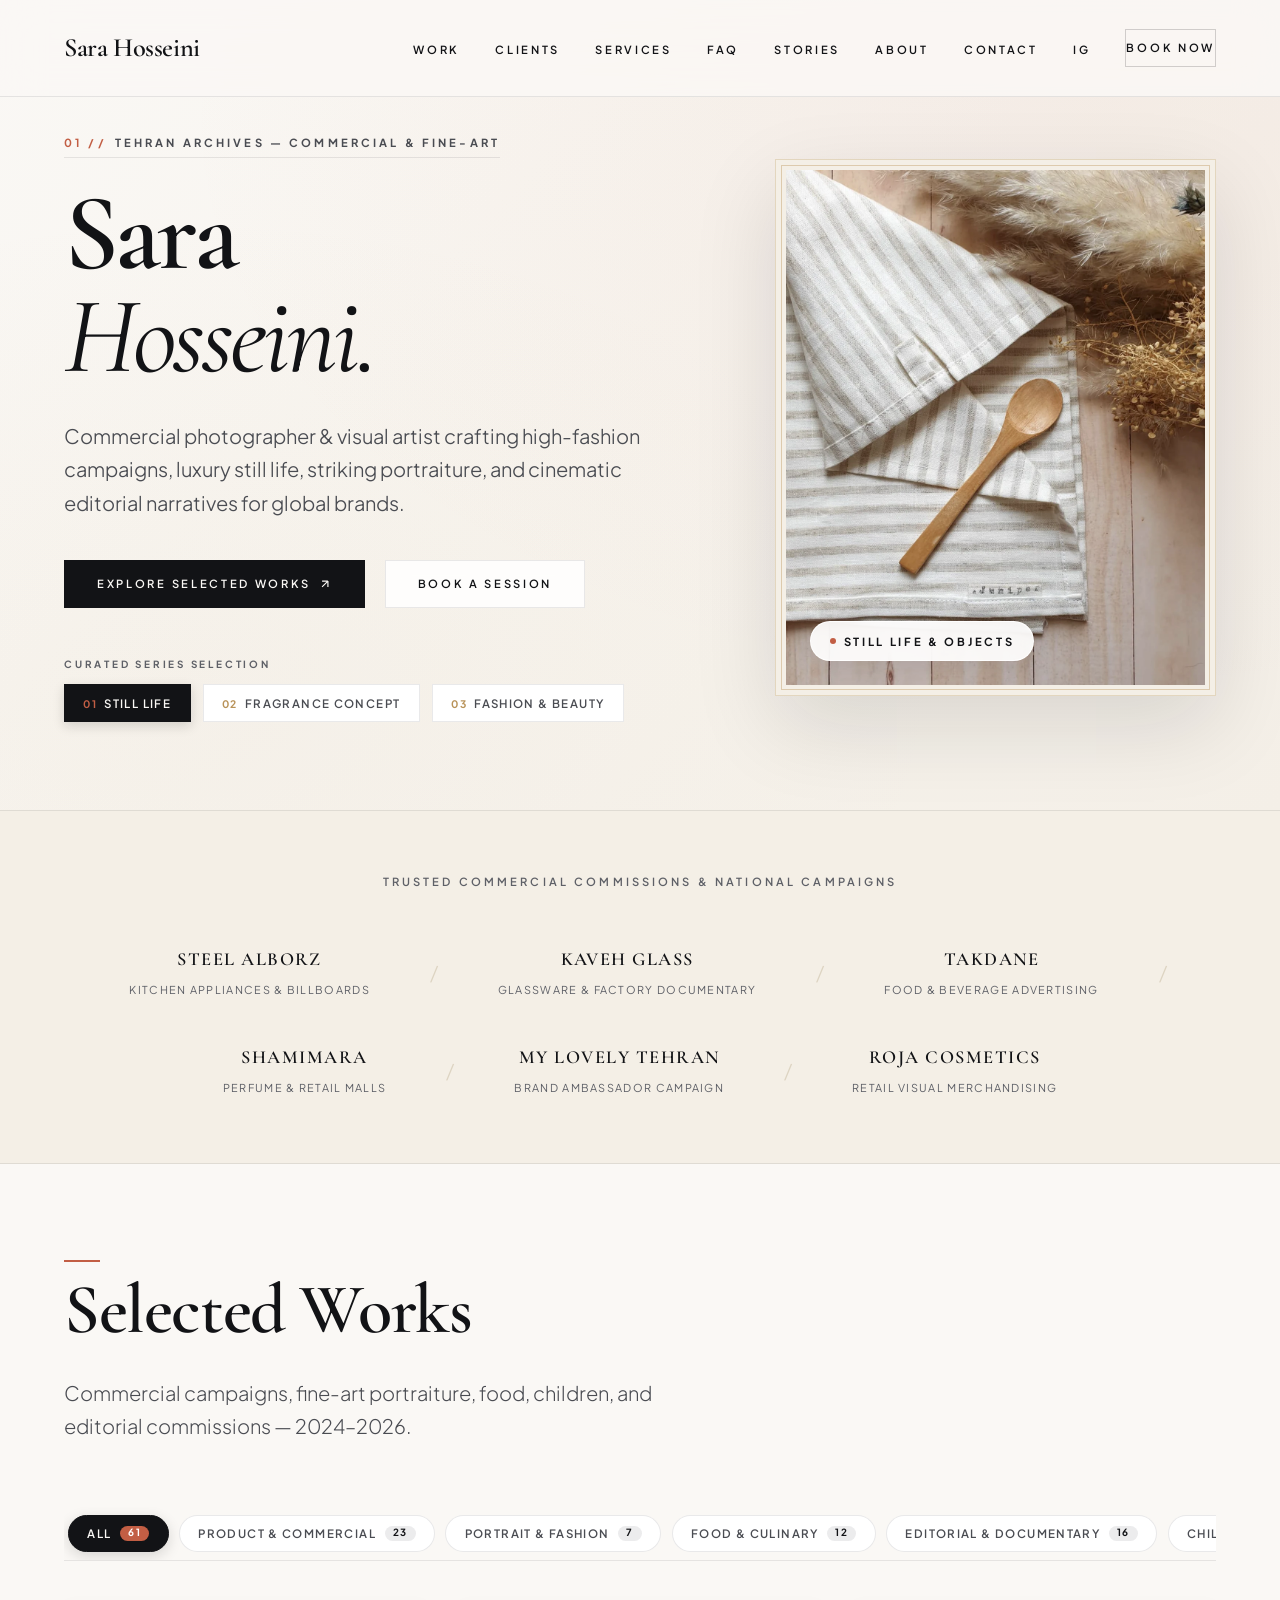
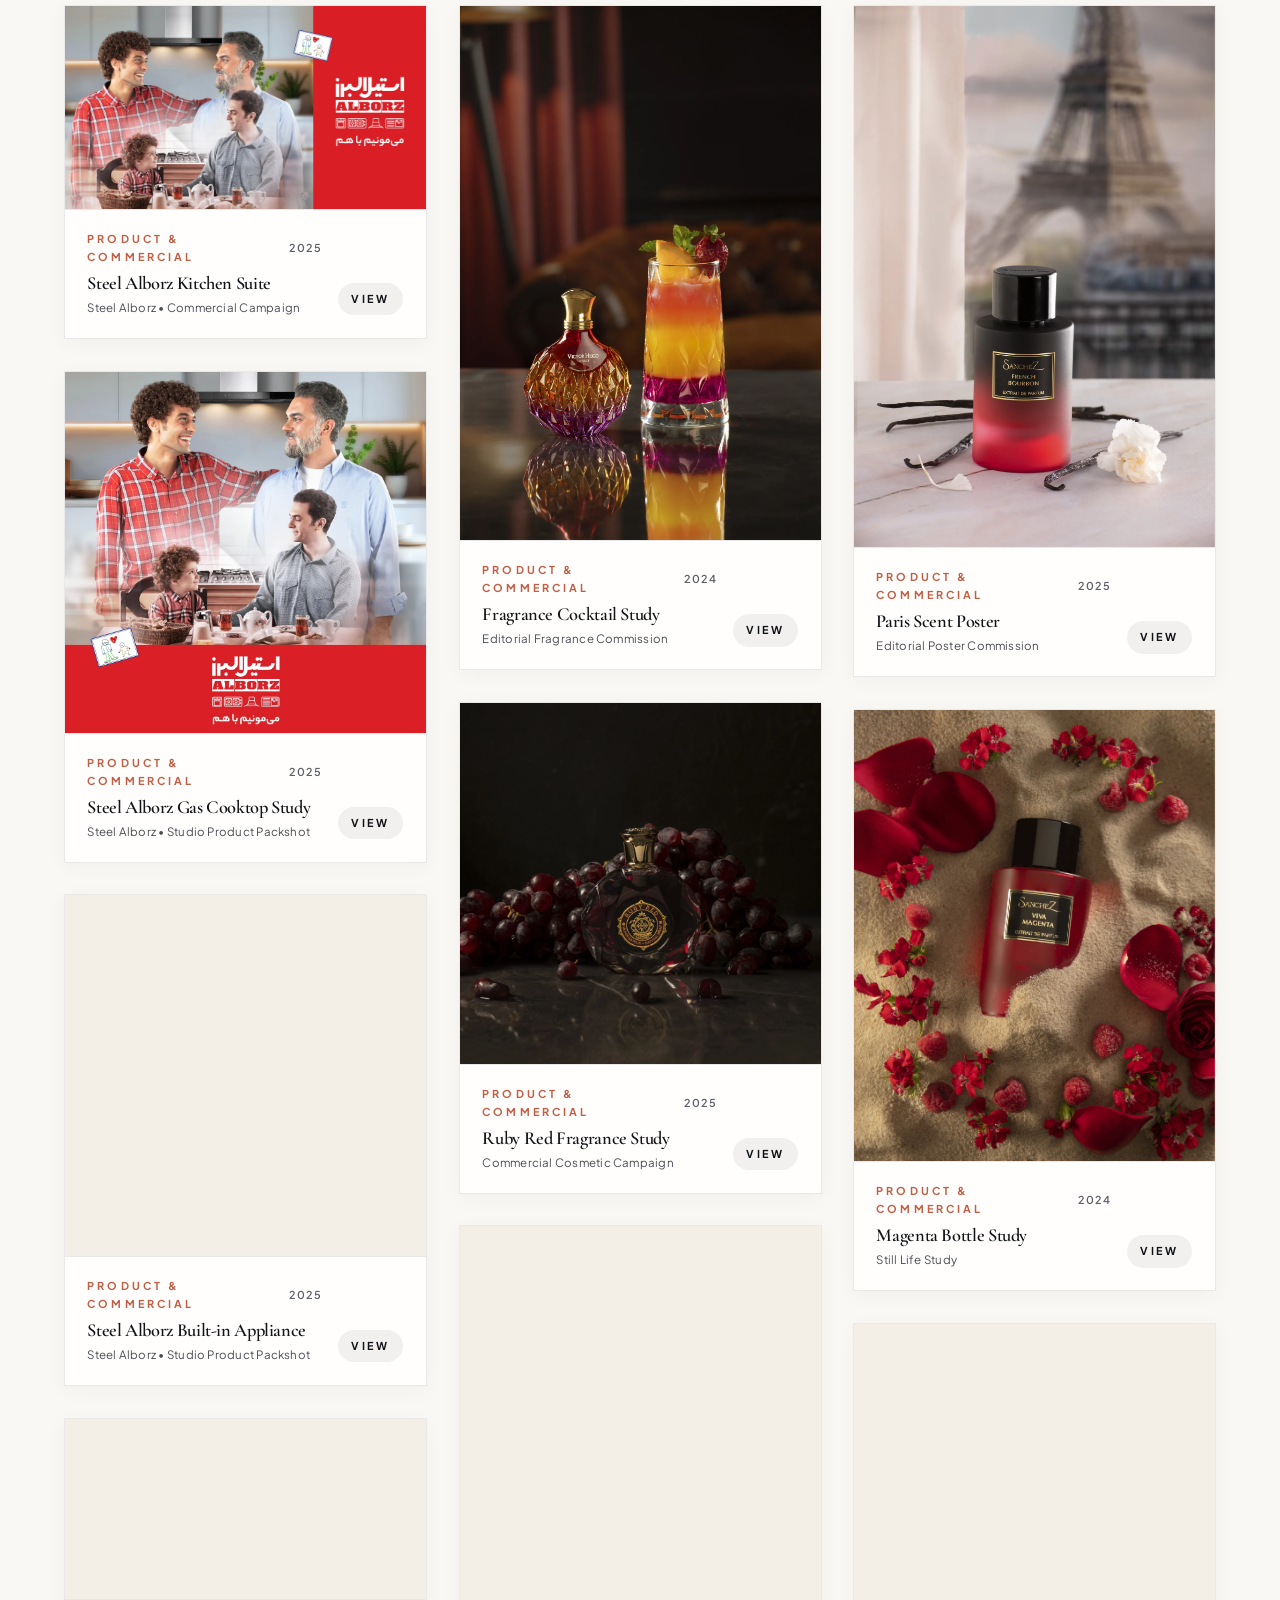
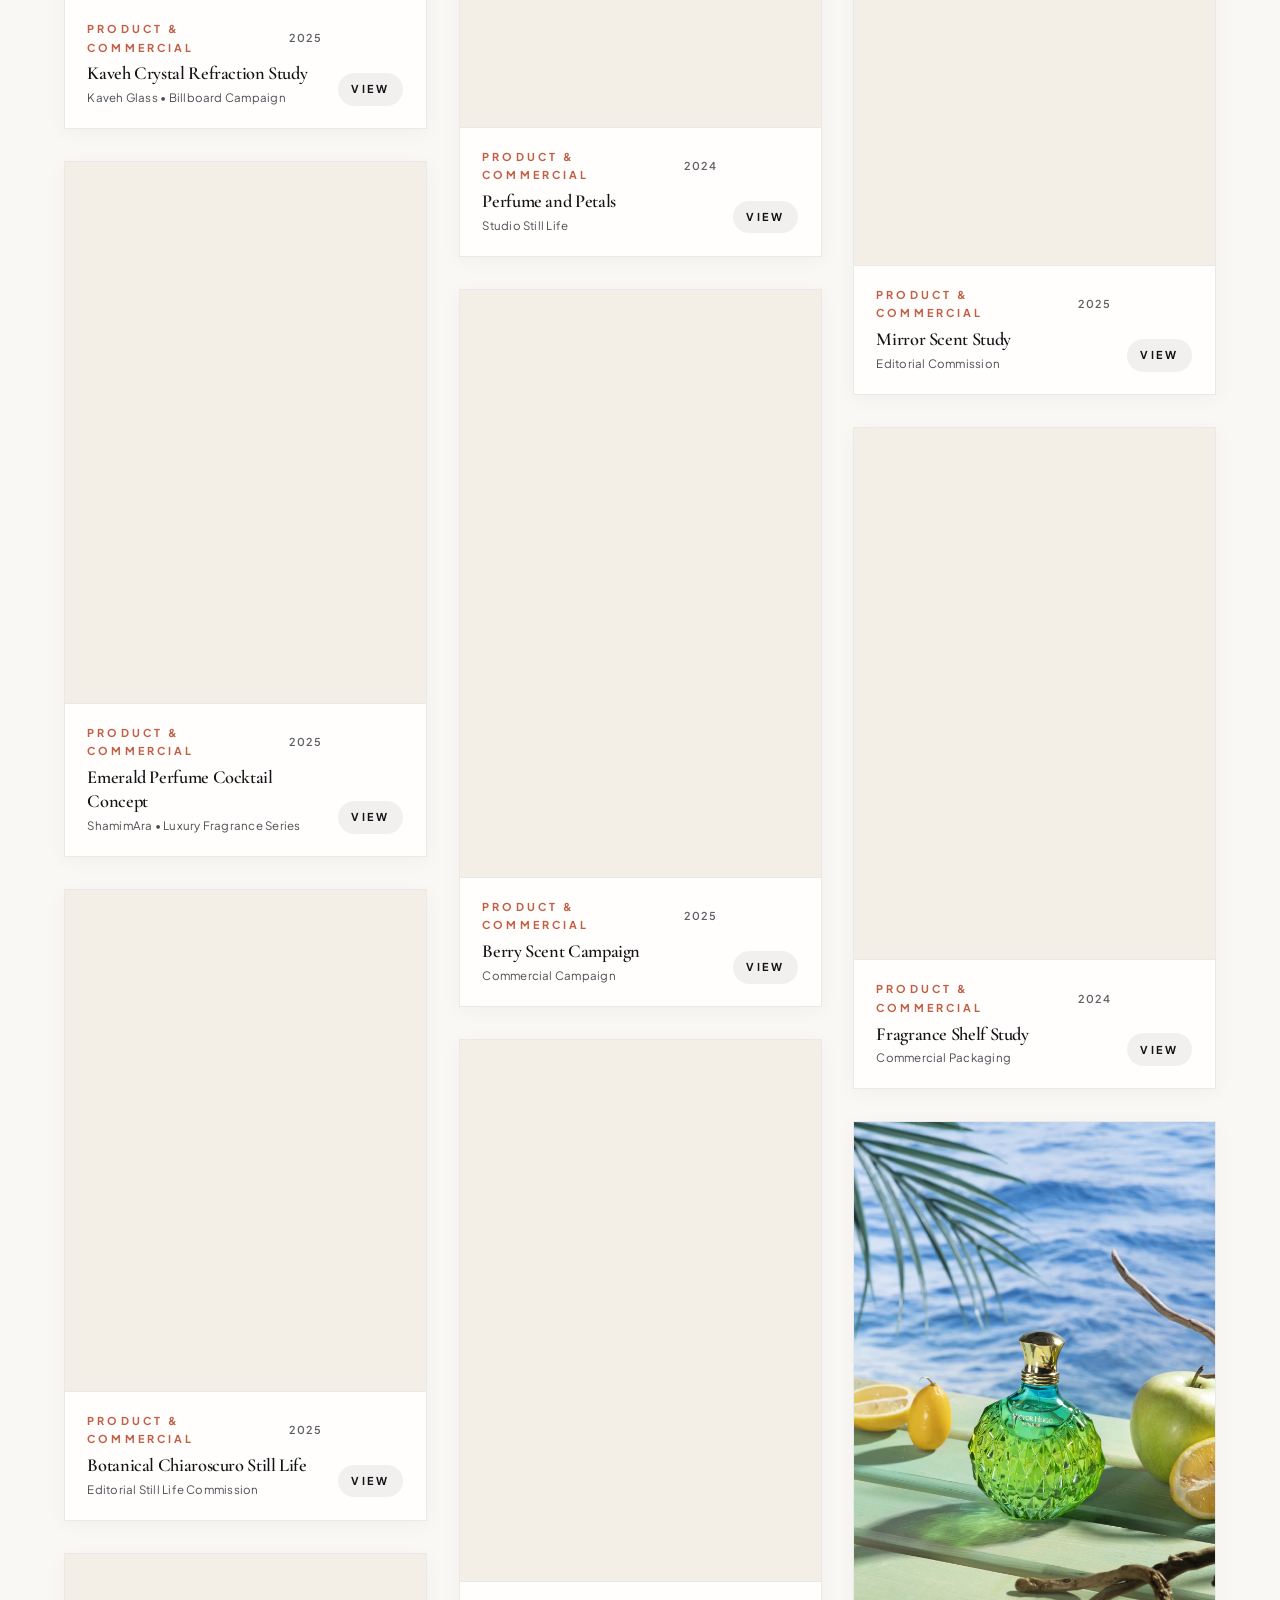
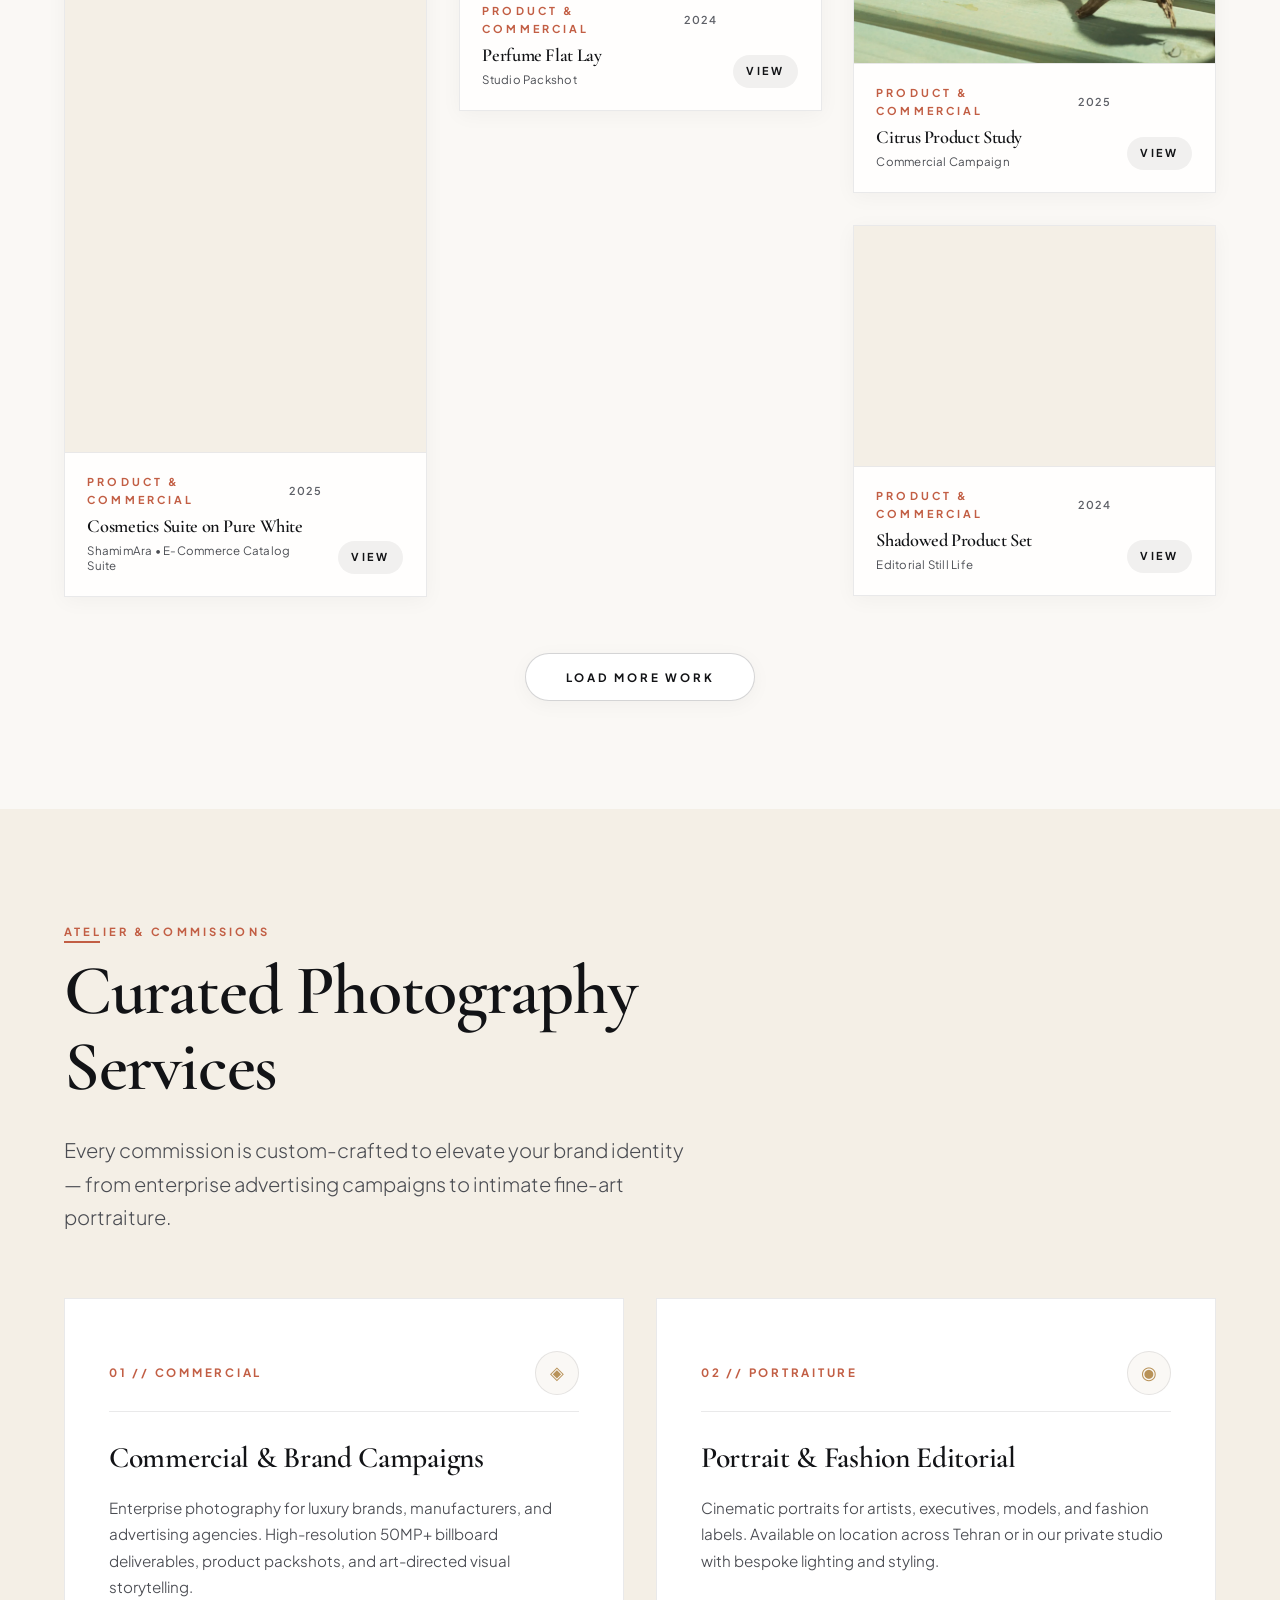
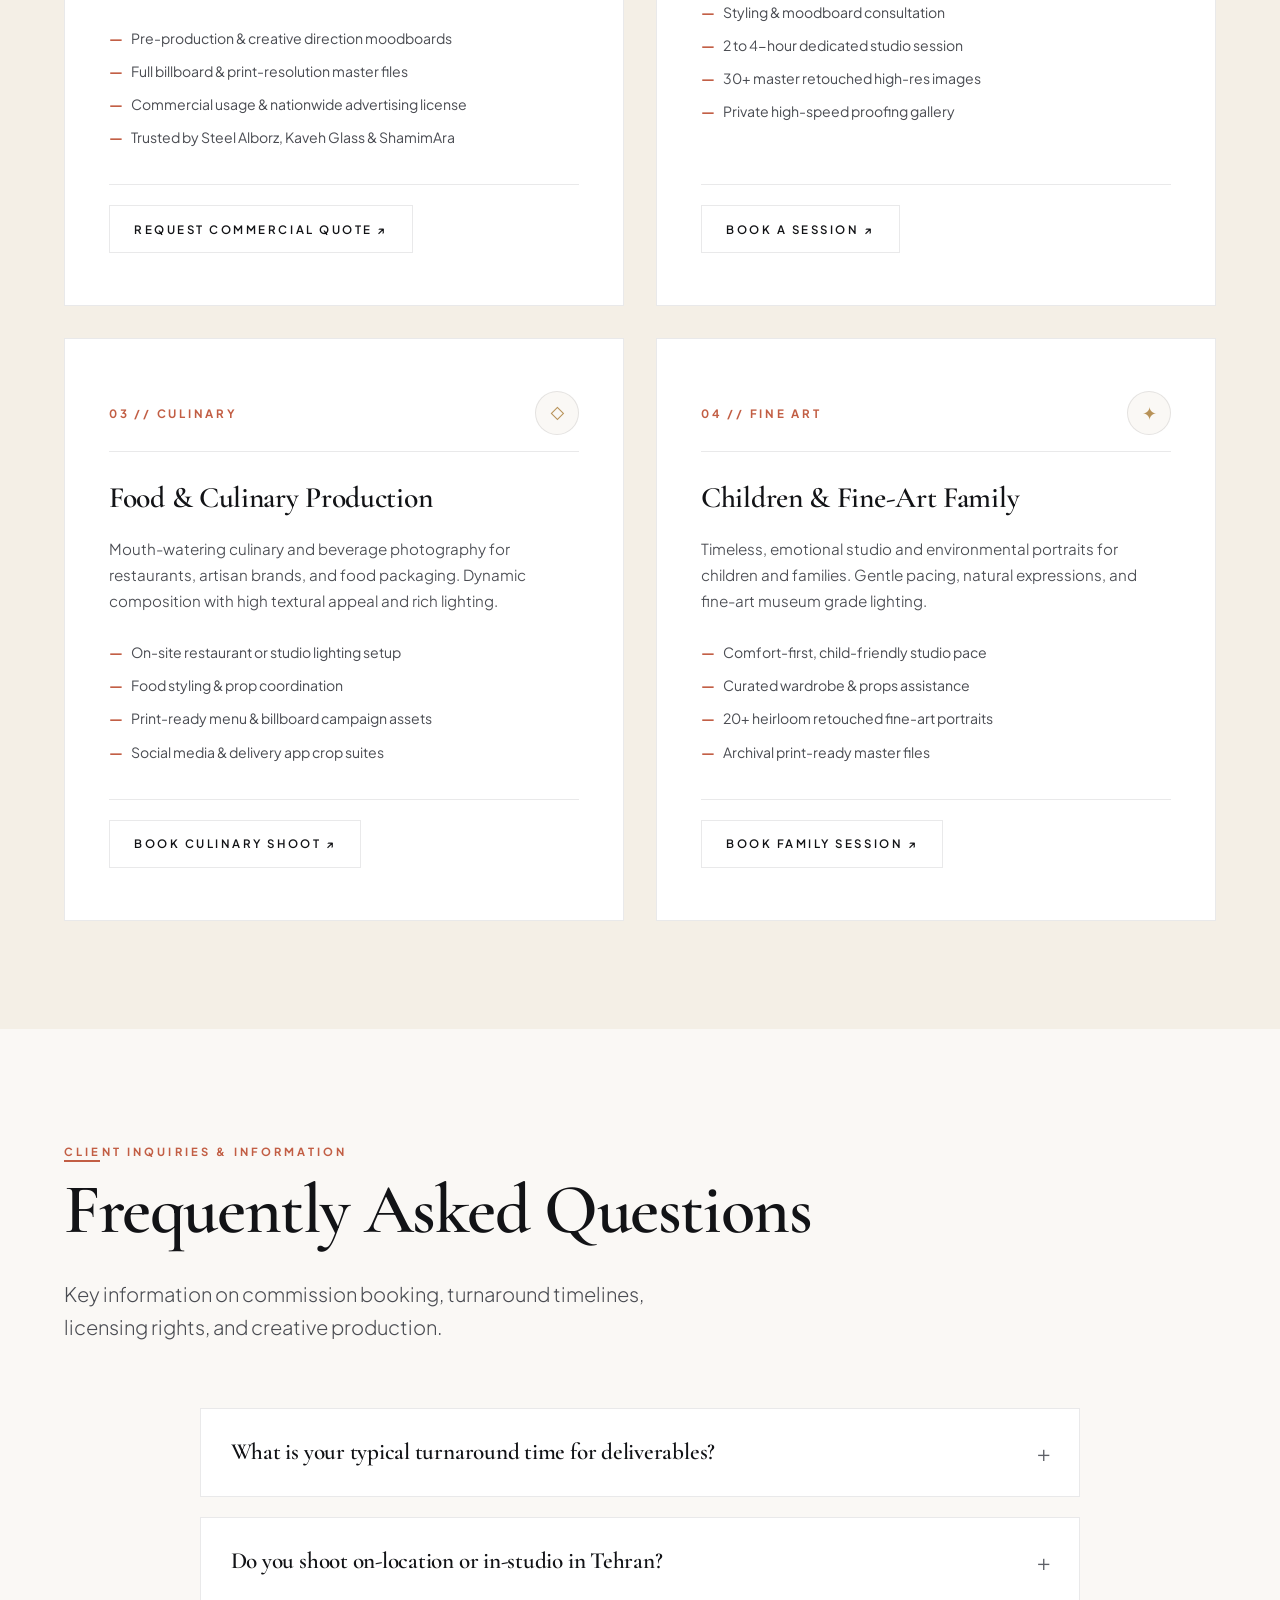
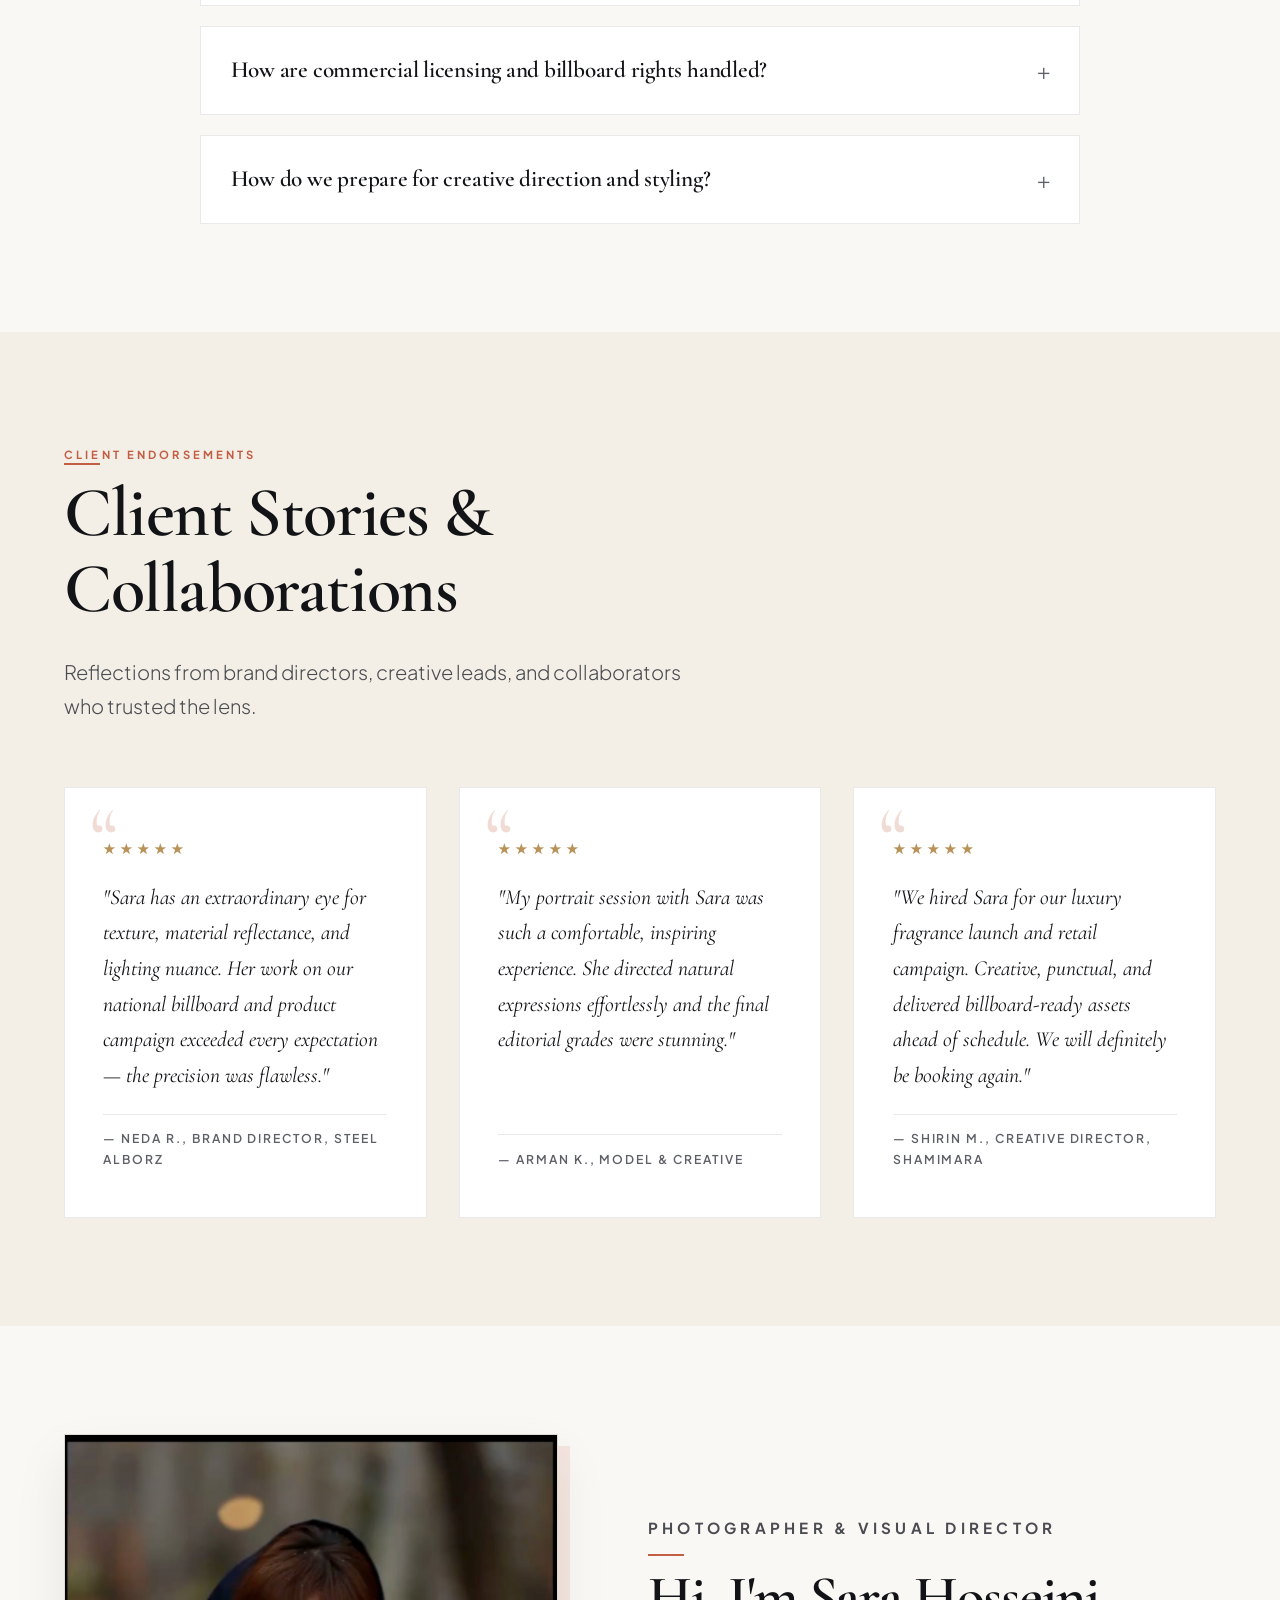
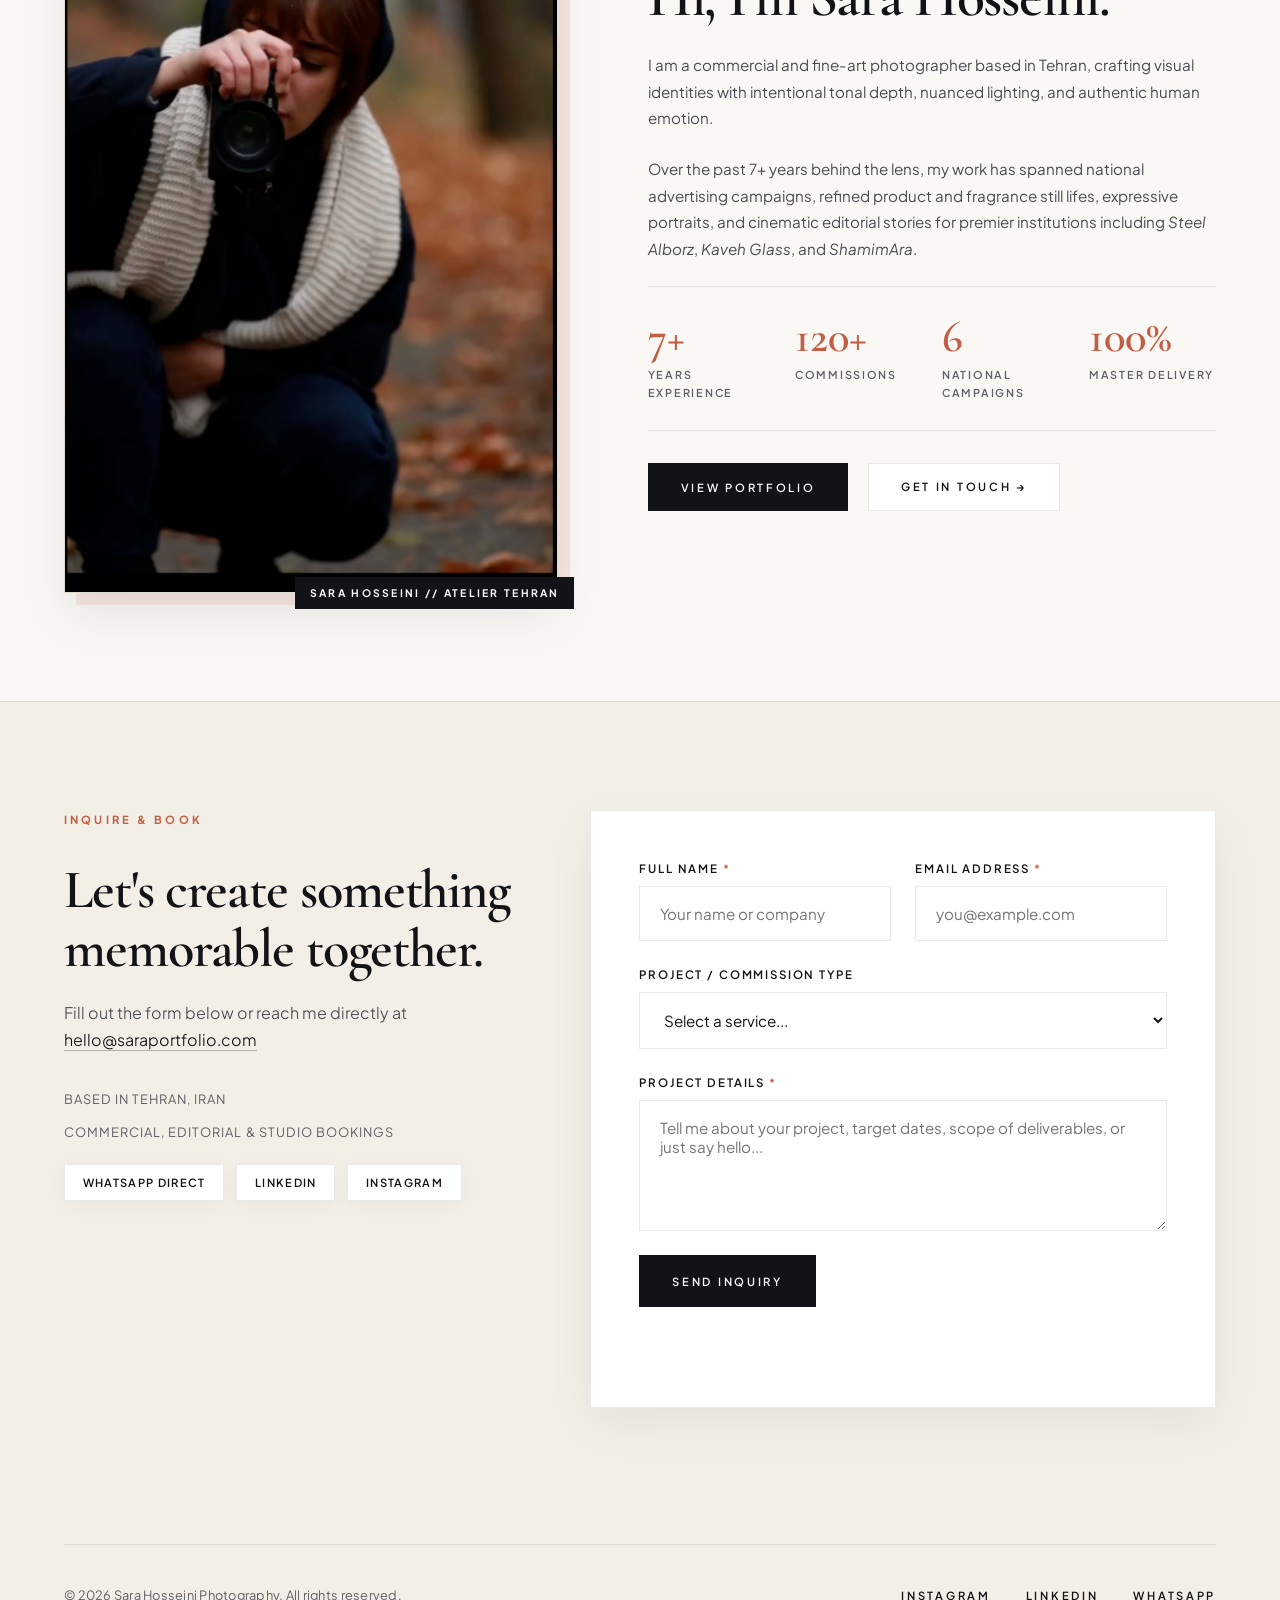
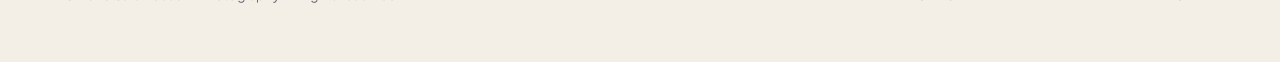
==== commit aaef2720: "feat(makeover): apply High-Fashion Editorial & Luxury Magazine makeover" ====
--- a/index.html
+++ b/index.html
@@ -20,10 +20,11 @@
     <meta property="twitter:description" content="Sara Hosseini — commercial, portrait, food, product, and editorial photographer in Tehran.">
     <meta property="twitter:image" content="images/hero_spoon_still_life.webp">
 
+    <!-- High-Fashion Editorial Google Fonts: Cormorant Garamond, Playfair Display, Plus Jakarta Sans & Inter -->
     <link rel="preconnect" href="https://fonts.googleapis.com">
     <link rel="preconnect" href="https://fonts.gstatic.com" crossorigin>
-    <link href="https://fonts.googleapis.com/css2?family=Inter:wght@300;400;500;600;700&family=Outfit:wght@300;400;500;600;700;800;900&display=swap" rel="stylesheet">
-    <link rel="stylesheet" href="style.css?v=20">
+    <link href="https://fonts.googleapis.com/css2?family=Cormorant+Garamond:ital,wght@0,400;0,500;0,600;0,700;1,400;1,600&family=Playfair+Display:ital,wght@0,500;0,600;0,700;1,400;1,600&family=Plus+Jakarta+Sans:wght@300;400;500;600;700&family=Inter:wght@300;400;500;600;700&display=swap" rel="stylesheet">
+    <link rel="stylesheet" href="style.css?v=21">
 </head>
 
 <body>
@@ -68,37 +69,65 @@
         </ul>
     </div>
 
-    <!-- HERO -->
-    <header id="hero">
+    <!-- HERO: High-Fashion Asymmetric 60/40 Storytelling Layout -->
+    <header id="hero" class="hero-section">
         <div class="hero-bg" aria-hidden="true"></div>
         <div class="hero-grid-container">
+            <!-- 60% Left Narrative Column -->
             <div class="hero-left-col">
-                <p class="hero-kicker label-caps fade-in-up">Tehran — Commercial &amp; Fine-Art Photography</p>
-                <h1 class="reveal-text">Sara<br> Hosseini.</h1>
+                <!-- Edition Kicker Stamp -->
+                <div class="hero-edition-stamp fade-in-up">
+                    <span class="stamp-prefix">01 //</span>
+                    <span class="stamp-text">TEHRAN ARCHIVES — COMMERCIAL &amp; FINE-ART</span>
+                </div>
+
+                <!-- High-Contrast Editorial Serif Headline -->
+                <h1 class="hero-title reveal-text">
+                    Sara<br>
+                    <span class="hero-title-italic">Hosseini.</span>
+                </h1>
+
+                <!-- Narrative Lead Block -->
                 <div class="hero-desc-block fade-in-up">
-                    <p class="hero-lead">Commercial photographer and visual artist. Advertising campaigns, striking portraiture, luxury product still life, and cinematic editorial narratives.</p>
+                    <p class="hero-lead">
+                        Commercial photographer &amp; visual artist crafting high-fashion campaigns, luxury still life, striking portraiture, and cinematic editorial narratives for global brands.
+                    </p>
                     <div class="hero-btns">
-                        <a href="#work" class="btn btn-primary">Explore Selected Works</a>
-                        <a href="#contact" class="btn btn-secondary">Book a Session</a>
-                    </div>
-                </div>
-
-                <!-- Interactive Hero Signature Switcher -->
+                        <a href="#work" class="btn btn-primary">
+                            <span>Explore Selected Works</span>
+                            <svg class="btn-arrow" width="14" height="14" viewBox="0 0 24 24" fill="none" stroke="currentColor" stroke-width="2"><path d="M7 17L17 7M17 7H7M17 7V17"/></svg>
+                        </a>
+                        <a href="#contact" class="btn btn-secondary">
+                            <span>Book a Session</span>
+                        </a>
+                    </div>
+                </div>
+
+                <!-- Interactive Signature Switcher -->
                 <div class="hero-theme-switcher fade-in-up" role="region" aria-label="Featured showcase themes">
-                    <span class="switcher-label">Featured Works:</span>
+                    <span class="switcher-label">Curated Series Selection</span>
                     <div class="switcher-buttons">
-                        <button class="hero-theme-btn active" data-theme="0" data-src="images/hero_spoon_still_life.webp" data-alt="Still life with striped fabric and wooden spoon" data-kicker="Still Life &amp; Objects">01 Still Life</button>
-                        <button class="hero-theme-btn" data-theme="1" data-src="images/hero_cocktail.webp" data-alt="Emerald luxury perfume bottle with glassware" data-kicker="Luxury Fragrance">02 Fragrance Concept</button>
-                        <button class="hero-theme-btn" data-theme="2" data-src="images/hero_portrait.webp" data-alt="Warm amber studio beauty portrait" data-kicker="Editorial Beauty">03 Fashion &amp; Beauty</button>
+                        <button class="hero-theme-btn active" data-theme="0" data-src="images/hero_spoon_still_life.webp" data-alt="Still life with striped fabric and wooden spoon" data-kicker="Still Life &amp; Objects">
+                            <span class="theme-num">01</span> Still Life
+                        </button>
+                        <button class="hero-theme-btn" data-theme="1" data-src="images/hero_cocktail.webp" data-alt="Emerald luxury perfume bottle with glassware" data-kicker="Luxury Fragrance">
+                            <span class="theme-num">02</span> Fragrance Concept
+                        </button>
+                        <button class="hero-theme-btn" data-theme="2" data-src="images/hero_portrait.webp" data-alt="Warm amber studio beauty portrait" data-kicker="Editorial Beauty">
+                            <span class="theme-num">03</span> Fashion &amp; Beauty
+                        </button>
                     </div>
                 </div>
             </div>
-            
+
+            <!-- 40% Right Gilded Showcase Column -->
             <div class="hero-right-col">
                 <div class="hero-image-panel fade-in-up" id="heroImageContainer">
+                    <div class="hero-frame-gilded" aria-hidden="true"></div>
                     <div class="hero-image-wrapper">
                         <img id="heroMainImage" src="images/hero_spoon_still_life.webp" alt="Neutral tabletop still life with striped fabric, dried flowers, and a wooden spoon" loading="eager" fetchpriority="high" decoding="async">
                         <div class="hero-image-badge" id="heroImageCaption">
+                            <span class="badge-dot" aria-hidden="true"></span>
                             <span class="badge-cat" id="heroBadgeCat">Still Life &amp; Objects</span>
                         </div>
                     </div>
@@ -110,39 +139,39 @@
     <main>
 
         <!-- BRAND & COMMERCIAL CLIENTS TRUST BAR -->
-        <section id="clients" class="section-clients">
+        <section id="clients" class="section-clients" aria-label="Selected Commercial Client Commissions">
             <div class="container">
                 <div class="clients-header">
-                    <p class="label-caps">Trusted by Leading Brands &amp; Commercial Campaigns</p>
+                    <p class="label-caps">Trusted Commercial Commissions &amp; National Campaigns</p>
                 </div>
                 <div class="clients-grid">
-                    <div class="client-item">
-                        <span class="client-name">STEEL ALBORZ</span>
+                    <div class="client-item" tabindex="0">
+                        <span class="client-name">Steel Alborz</span>
                         <span class="client-type">Kitchen Appliances &amp; Billboards</span>
                     </div>
-                    <div class="client-divider">/</div>
-                    <div class="client-item">
-                        <span class="client-name">KAVEH GLASS</span>
+                    <div class="client-divider" aria-hidden="true">/</div>
+                    <div class="client-item" tabindex="0">
+                        <span class="client-name">Kaveh Glass</span>
                         <span class="client-type">Glassware &amp; Factory Documentary</span>
                     </div>
-                    <div class="client-divider">/</div>
-                    <div class="client-item">
-                        <span class="client-name">TAKDANE</span>
+                    <div class="client-divider" aria-hidden="true">/</div>
+                    <div class="client-item" tabindex="0">
+                        <span class="client-name">Takdane</span>
                         <span class="client-type">Food &amp; Beverage Advertising</span>
                     </div>
-                    <div class="client-divider">/</div>
-                    <div class="client-item">
-                        <span class="client-name">SHAMIM ARA</span>
+                    <div class="client-divider" aria-hidden="true">/</div>
+                    <div class="client-item" tabindex="0">
+                        <span class="client-name">ShamimAra</span>
                         <span class="client-type">Perfume &amp; Retail Malls</span>
                     </div>
-                    <div class="client-divider">/</div>
-                    <div class="client-item">
-                        <span class="client-name">MY LOVELY TEHRAN</span>
+                    <div class="client-divider" aria-hidden="true">/</div>
+                    <div class="client-item" tabindex="0">
+                        <span class="client-name">My Lovely Tehran</span>
                         <span class="client-type">Brand Ambassador Campaign</span>
                     </div>
-                    <div class="client-divider">/</div>
-                    <div class="client-item">
-                        <span class="client-name">ROJA COSMETICS</span>
+                    <div class="client-divider" aria-hidden="true">/</div>
+                    <div class="client-item" tabindex="0">
+                        <span class="client-name">Roja Cosmetics</span>
                         <span class="client-type">Retail Visual Merchandising</span>
                     </div>
                 </div>
@@ -1155,61 +1184,86 @@
         <section id="services" class="section section-dark">
             <div class="container">
                 <div class="section-intro">
-                    <h2 class="section-title">Services</h2>
-                    <p class="section-subtitle">Every project is custom-crafted to elevate your visual identity — from enterprise advertising campaigns to intimate studio portraiture.</p>
+                    <p class="label-caps">Atelier &amp; Commissions</p>
+                    <h2 class="section-title">Curated Photography Services</h2>
+                    <p class="section-subtitle">Every commission is custom-crafted to elevate your brand identity — from enterprise advertising campaigns to intimate fine-art portraiture.</p>
                 </div>
                 <div class="services-grid">
 
+                    <!-- Card 01 -->
                     <div class="service-card reveal-on-scroll">
-                        <div class="service-icon">◈</div>
-                        <h3>Commercial &amp; Brand Campaigns</h3>
-                        <p>Enterprise photography for brands, manufacturers, and advertising agencies. High-resolution 50MP+ billboard deliverables, product packshots, and art-directed brand storytelling.</p>
+                        <div class="service-card-header">
+                            <span class="service-edition">01 // COMMERCIAL</span>
+                            <div class="service-icon-wrap"><span class="service-icon">◈</span></div>
+                        </div>
+                        <h3 class="service-title">Commercial &amp; Brand Campaigns</h3>
+                        <p class="service-desc">Enterprise photography for luxury brands, manufacturers, and advertising agencies. High-resolution 50MP+ billboard deliverables, product packshots, and art-directed visual storytelling.</p>
                         <ul class="service-includes">
-                            <li>Pre-production &amp; creative direction</li>
-                            <li>Full billboard &amp; print resolution files</li>
-                            <li>Commercial usage &amp; advertising license</li>
+                            <li>Pre-production &amp; creative direction moodboards</li>
+                            <li>Full billboard &amp; print-resolution master files</li>
+                            <li>Commercial usage &amp; nationwide advertising license</li>
                             <li>Trusted by Steel Alborz, Kaveh Glass &amp; ShamimAra</li>
                         </ul>
-                        <a href="#contact" class="btn btn-secondary">Request Commercial Quote</a>
-                    </div>
-
+                        <div class="service-card-footer">
+                            <a href="#contact" class="btn btn-secondary service-cta">Request Commercial Quote ↗</a>
+                        </div>
+                    </div>
+
+                    <!-- Card 02 -->
                     <div class="service-card reveal-on-scroll">
-                        <div class="service-icon">◉</div>
-                        <h3>Portrait &amp; Fashion Editorial</h3>
-                        <p>Cinematic portraits for artists, executives, models, and fashion labels. Available on location across Tehran or in our private studio with bespoke lighting.</p>
+                        <div class="service-card-header">
+                            <span class="service-edition">02 // PORTRAITURE</span>
+                            <div class="service-icon-wrap"><span class="service-icon">◉</span></div>
+                        </div>
+                        <h3 class="service-title">Portrait &amp; Fashion Editorial</h3>
+                        <p class="service-desc">Cinematic portraits for artists, executives, models, and fashion labels. Available on location across Tehran or in our private studio with bespoke lighting and styling.</p>
                         <ul class="service-includes">
                             <li>Styling &amp; moodboard consultation</li>
                             <li>2 to 4-hour dedicated studio session</li>
                             <li>30+ master retouched high-res images</li>
                             <li>Private high-speed proofing gallery</li>
                         </ul>
-                        <a href="#contact" class="btn btn-secondary">Book a Session</a>
-                    </div>
-
+                        <div class="service-card-footer">
+                            <a href="#contact" class="btn btn-secondary service-cta">Book a Session ↗</a>
+                        </div>
+                    </div>
+
+                    <!-- Card 03 -->
                     <div class="service-card reveal-on-scroll">
-                        <div class="service-icon">◇</div>
-                        <h3>Food &amp; Culinary Production</h3>
-                        <p>Mouth-watering culinary and beverage photography for restaurants, artisan brands, and food packaging. Dynamic composition with high textural appeal.</p>
+                        <div class="service-card-header">
+                            <span class="service-edition">03 // CULINARY</span>
+                            <div class="service-icon-wrap"><span class="service-icon">◇</span></div>
+                        </div>
+                        <h3 class="service-title">Food &amp; Culinary Production</h3>
+                        <p class="service-desc">Mouth-watering culinary and beverage photography for restaurants, artisan brands, and food packaging. Dynamic composition with high textural appeal and rich lighting.</p>
                         <ul class="service-includes">
-                            <li>On-site restaurant or studio lighting</li>
+                            <li>On-site restaurant or studio lighting setup</li>
                             <li>Food styling &amp; prop coordination</li>
-                            <li>Print-ready menu &amp; campaign assets</li>
+                            <li>Print-ready menu &amp; billboard campaign assets</li>
                             <li>Social media &amp; delivery app crop suites</li>
                         </ul>
-                        <a href="#contact" class="btn btn-secondary">Book Culinary Shoot</a>
-                    </div>
-
+                        <div class="service-card-footer">
+                            <a href="#contact" class="btn btn-secondary service-cta">Book Culinary Shoot ↗</a>
+                        </div>
+                    </div>
+
+                    <!-- Card 04 -->
                     <div class="service-card reveal-on-scroll">
-                        <div class="service-icon">✦</div>
-                        <h3>Children &amp; Fine-Art Family</h3>
-                        <p>Timeless, emotional studio and environmental portraits for children and families. Gentle pacing, natural expressions, and fine-art lighting.</p>
+                        <div class="service-card-header">
+                            <span class="service-edition">04 // FINE ART</span>
+                            <div class="service-icon-wrap"><span class="service-icon">✦</span></div>
+                        </div>
+                        <h3 class="service-title">Children &amp; Fine-Art Family</h3>
+                        <p class="service-desc">Timeless, emotional studio and environmental portraits for children and families. Gentle pacing, natural expressions, and fine-art museum grade lighting.</p>
                         <ul class="service-includes">
                             <li>Comfort-first, child-friendly studio pace</li>
                             <li>Curated wardrobe &amp; props assistance</li>
                             <li>20+ heirloom retouched fine-art portraits</li>
                             <li>Archival print-ready master files</li>
                         </ul>
-                        <a href="#contact" class="btn btn-secondary">Book Family Session</a>
+                        <div class="service-card-footer">
+                            <a href="#contact" class="btn btn-secondary service-cta">Book Family Session ↗</a>
+                        </div>
                     </div>
 
                 </div>
@@ -1220,49 +1274,60 @@
         <section id="faq" class="section">
             <div class="container">
                 <div class="section-intro">
-                    <h2 class="section-title">Frequently Asked</h2>
-                    <p class="section-subtitle">Key information on booking, timelines, licensing, and production.</p>
+                    <p class="label-caps">Client Inquiries &amp; Information</p>
+                    <h2 class="section-title">Frequently Asked Questions</h2>
+                    <p class="section-subtitle">Key information on commission booking, turnaround timelines, licensing rights, and creative production.</p>
                 </div>
                 <div class="faq-accordion">
+
                     <details class="faq-item reveal-on-scroll">
                         <summary class="faq-question">
                             <span>What is your typical turnaround time for deliverables?</span>
-                            <span class="faq-icon">+</span>
+                            <span class="faq-icon" aria-hidden="true">+</span>
                         </summary>
-                        <div class="faq-answer">
-                            <p>For portrait and culinary sessions, a preview gallery of highlights is ready within <strong>48 hours</strong>. The complete suite of master-retouched images is delivered within <strong>7 to 10 business days</strong>. Commercial and billboard campaigns follow custom expedited schedules upon agreement.</p>
+                        <div class="faq-answer-wrapper">
+                            <div class="faq-answer">
+                                <p>For portrait and culinary sessions, a preview proofing gallery of highlights is ready within <strong>48 hours</strong>. The complete suite of master-retouched images is delivered within <strong>7 to 10 business days</strong>. Commercial and billboard campaigns follow custom expedited schedules upon production agreement.</p>
+                            </div>
                         </div>
                     </details>
 
                     <details class="faq-item reveal-on-scroll">
                         <summary class="faq-question">
                             <span>Do you shoot on-location or in-studio in Tehran?</span>
-                            <span class="faq-icon">+</span>
+                            <span class="faq-icon" aria-hidden="true">+</span>
                         </summary>
-                        <div class="faq-answer">
-                            <p>Both. We maintain a fully equipped private studio in Tehran for controlled lighting, product packshots, and portraits. We also bring mobile high-end studio lighting on-location throughout Iran for architectural, industrial, culinary, and brand campaigns.</p>
+                        <div class="faq-answer-wrapper">
+                            <div class="faq-answer">
+                                <p>Both. We maintain a fully equipped private studio in Tehran for controlled lighting, product packshots, and portraits. We also bring mobile high-end studio lighting on-location throughout Iran for architectural, industrial, culinary, and brand campaigns.</p>
+                            </div>
                         </div>
                     </details>
 
                     <details class="faq-item reveal-on-scroll">
                         <summary class="faq-question">
                             <span>How are commercial licensing and billboard rights handled?</span>
-                            <span class="faq-icon">+</span>
+                            <span class="faq-icon" aria-hidden="true">+</span>
                         </summary>
-                        <div class="faq-answer">
-                            <p>All commercial commissions include full digital and print usage rights for web, social media, and marketing collateral. Comprehensive billboard, out-of-home (OOH), and nationwide advertising licenses are available and clearly defined in your agreement.</p>
+                        <div class="faq-answer-wrapper">
+                            <div class="faq-answer">
+                                <p>All commercial commissions include full digital and print usage rights for web, social media, and marketing collateral. Comprehensive billboard, out-of-home (OOH), and nationwide advertising licenses are available and clearly defined in your agreement.</p>
+                            </div>
                         </div>
                     </details>
 
                     <details class="faq-item reveal-on-scroll">
                         <summary class="faq-question">
                             <span>How do we prepare for creative direction and styling?</span>
-                            <span class="faq-icon">+</span>
+                            <span class="faq-icon" aria-hidden="true">+</span>
                         </summary>
-                        <div class="faq-answer">
-                            <p>Every booking includes a pre-production consultation. We will develop a collaborative moodboard, discuss lighting concepts, recommend wardrobe or props, and align on exact deliverable formats to ensure a seamless shoot day.</p>
+                        <div class="faq-answer-wrapper">
+                            <div class="faq-answer">
+                                <p>Every booking includes a pre-production consultation. We will develop a collaborative moodboard, discuss lighting concepts, recommend wardrobe or props, and align on exact deliverable formats to ensure a seamless shoot day.</p>
+                            </div>
                         </div>
                     </details>
+
                 </div>
             </div>
         </section>
@@ -1271,27 +1336,31 @@
         <section id="testimonials" class="section section-dark">
             <div class="container">
                 <div class="section-intro">
-                    <h2 class="section-title">Client Stories</h2>
-                    <p class="section-subtitle">Words from collaborators and brand directors who trusted the lens.</p>
+                    <p class="label-caps">Client Endorsements</p>
+                    <h2 class="section-title">Client Stories &amp; Collaborations</h2>
+                    <p class="section-subtitle">Reflections from brand directors, creative leads, and collaborators who trusted the lens.</p>
                 </div>
                 <div class="testimonials-grid">
 
                     <div class="testimonial-card reveal-on-scroll">
-                        <div class="stars">★★★★★</div>
-                        <blockquote>"Sara has an extraordinary eye for texture and light. Her work on our national billboard and product campaign exceeded every expectation — the precision was flawless."</blockquote>
-                        <cite>— Neda R., Brand Director</cite>
+                        <div class="testimonial-quote-mark" aria-hidden="true">“</div>
+                        <div class="stars" aria-label="5 out of 5 stars">★★★★★</div>
+                        <blockquote>"Sara has an extraordinary eye for texture, material reflectance, and lighting nuance. Her work on our national billboard and product campaign exceeded every expectation — the precision was flawless."</blockquote>
+                        <cite>— Neda R., Brand Director, Steel Alborz</cite>
                     </div>
 
                     <div class="testimonial-card reveal-on-scroll">
-                        <div class="stars">★★★★★</div>
+                        <div class="testimonial-quote-mark" aria-hidden="true">“</div>
+                        <div class="stars" aria-label="5 out of 5 stars">★★★★★</div>
                         <blockquote>"My portrait session with Sara was such a comfortable, inspiring experience. She directed natural expressions effortlessly and the final editorial grades were stunning."</blockquote>
                         <cite>— Arman K., Model &amp; Creative</cite>
                     </div>
 
                     <div class="testimonial-card reveal-on-scroll">
-                        <div class="stars">★★★★★</div>
+                        <div class="testimonial-quote-mark" aria-hidden="true">“</div>
+                        <div class="stars" aria-label="5 out of 5 stars">★★★★★</div>
                         <blockquote>"We hired Sara for our luxury fragrance launch and retail campaign. Creative, punctual, and delivered billboard-ready assets ahead of schedule. We will definitely be booking again."</blockquote>
-                        <cite>— Shirin M., Creative Director</cite>
+                        <cite>— Shirin M., Creative Director, ShamimAra</cite>
                     </div>
 
                 </div>
@@ -1301,14 +1370,17 @@
         <!-- ABOUT -->
         <section id="about" class="section">
             <div class="container about-container">
-                <div class="about-image reveal-on-scroll">
-                    <img src="images/sara.png" alt="Sara holding a camera" loading="lazy">
+                <div class="about-image-wrapper reveal-on-scroll">
+                    <div class="about-image">
+                        <img src="images/sara.png" alt="Sara Hosseini holding camera in studio" loading="lazy">
+                    </div>
+                    <div class="about-image-stamp" aria-hidden="true">SARA HOSSEINI // ATELIER TEHRAN</div>
                 </div>
                 <div class="about-text">
-                    <p class="label-caps">About the Artist</p>
+                    <p class="label-caps">Photographer &amp; Visual Director</p>
                     <h2 class="section-title">Hi, I'm Sara Hosseini.</h2>
-                    <p>I am a commercial and fine-art photographer based in Tehran. With over 7 years behind the lens, my work spans national advertising campaigns, refined product and fragrance still lifes, expressive portraits, and cinematic editorial stories.</p>
-                    <p>I believe every image should carry intentional weight — whether capturing a high-precision commercial cooktop for Steel Alborz, molten glass in a factory furnace, or a quiet chiaroscuro child study. My signature style is rooted in rich tonal depth, nuanced lighting, and authentic emotion.</p>
+                    <p class="about-lead">I am a commercial and fine-art photographer based in Tehran, crafting visual identities with intentional tonal depth, nuanced lighting, and authentic human emotion.</p>
+                    <p class="about-body">Over the past 7+ years behind the lens, my work has spanned national advertising campaigns, refined product and fragrance still lifes, expressive portraits, and cinematic editorial stories for premier institutions including <em>Steel Alborz</em>, <em>Kaveh Glass</em>, and <em>ShamimAra</em>.</p>
                     
                     <div class="about-stats-grid">
                         <div class="about-stat-item">
@@ -1331,7 +1403,7 @@
 
                     <div class="about-actions">
                         <a href="#work" class="btn btn-primary">View Portfolio</a>
-                        <a href="#contact" class="btn btn-text">Get in Touch →</a>
+                        <a href="#contact" class="btn btn-secondary">Get in Touch →</a>
                     </div>
                 </div>
             </div>
@@ -1345,9 +1417,8 @@
             <div class="footer-cta">
                 <div class="footer-cta-text">
                     <p class="label-caps">Inquire &amp; Book</p>
-                    <h2>Let's create something memorable together.</h2>
-                    <p class="footer-sub">Fill out the form below or reach me directly at <a
-                            href="mailto:hello@saraportfolio.com">hello@saraportfolio.com</a></p>
+                    <h2 class="footer-title">Let's create something memorable together.</h2>
+                    <p class="footer-sub">Fill out the form below or reach me directly at <a href="mailto:hello@saraportfolio.com">hello@saraportfolio.com</a></p>
                     <div class="contact-details">
                         <span>Based in Tehran, Iran</span>
                         <span>Commercial, Editorial &amp; Studio Bookings</span>
@@ -1362,13 +1433,13 @@
                 <form class="contact-form" id="contactForm" novalidate>
                     <div class="form-row">
                         <div class="form-group">
-                            <label for="name">Full Name <span class="req">*</span></label>
-                            <input type="text" id="name" name="name" placeholder="Your name or company" required aria-describedby="nameError">
+                            <label for="name">Full Name <span class="req" aria-hidden="true">*</span></label>
+                            <input type="text" id="name" name="name" placeholder="Your name or company" required aria-describedby="nameError" autocomplete="name">
                             <span id="nameError" class="error-message" role="alert"></span>
                         </div>
                         <div class="form-group">
-                            <label for="email">Email Address <span class="req">*</span></label>
-                            <input type="email" id="email" name="email" placeholder="you@example.com" required aria-describedby="emailError">
+                            <label for="email">Email Address <span class="req" aria-hidden="true">*</span></label>
+                            <input type="email" id="email" name="email" placeholder="you@example.com" required aria-describedby="emailError" autocomplete="email">
                             <span id="emailError" class="error-message" role="alert"></span>
                         </div>
                     </div>
@@ -1386,10 +1457,8 @@
                         </select>
                     </div>
                     <div class="form-group">
-                        <label for="message">Project Details <span class="req">*</span></label>
-                        <textarea id="message" name="message" rows="5"
-                            placeholder="Tell me about your project, target dates, scope of deliverables, or just say hello..."
-                            required aria-describedby="msgError"></textarea>
+                        <label for="message">Project Details <span class="req" aria-hidden="true">*</span></label>
+                        <textarea id="message" name="message" rows="5" placeholder="Tell me about your project, target dates, scope of deliverables, or just say hello..." required aria-describedby="msgError"></textarea>
                         <span id="msgError" class="error-message" role="alert"></span>
                     </div>
                     <button type="submit" class="btn btn-submit btn-primary" id="submitBtn">
--- a/style.css
+++ b/style.css
@@ -1,69 +1,234 @@
 /* --------------------------------------------------------------------------
-   STYLE.CSS — SARA PHOTOGRAPHY PORTFOLIO
-   Premium editorial design system & commercial showcase
+   STYLE.CSS — SARA HOSSEINI PHOTOGRAPHY PORTFOLIO
+   High-Fashion Editorial & Luxury Magazine Design System
    -------------------------------------------------------------------------- */
 
 :root {
-    /* Color Palette — Luxury Neutral Editorial */
-    --bg-color: #ffffff;
-    --bg-alt: #faf9f6;
-    --bg-elevated: #ffffff;
-    --bg-dark: #0f1013;
-    --text-color: #121316;
-    --text-secondary: #4a4b4f;
-    --text-muted: #7c7e84;
+    /* --------------------------------------------------------------------------
+       1. COLOR PALETTE — TACTILE LUXURY NEUTRALS & EDITORIAL ACCENTS
+       -------------------------------------------------------------------------- */
     
-    /* Editorial Accent Tones */
-    --accent-gold: #9e7d56;
-    --accent-warm: #8a6c49;
-    --accent-dark: #121316;
-    --accent-slate: #5e6973;
+    /* Light Mode Foundation (Warm Alabaster & Natural Sand Linen) */
+    --color-sand-50: #FAF8F5;          /* Master Editorial Canvas Background */
+    --color-sand-100: #F4EFE6;         /* Secondary Surface / Card Alt / Section Dark */
+    --color-sand-200: #EAE3D5;         /* Elevated Surface / Subtle Border */
+    --color-sand-300: #DDD4C2;         /* Structural Divider */
+    --color-sand-400: #C4B9A3;         /* Muted Line Marker */
     
-    /* Semantic aliases */
-    --accent-color: var(--accent-dark);
-    --border-color: #e5e3dc;
-    --border-light: #ece9e2;
-    --border-hover: #121316;
-    --surface-card: #ffffff;
-    --surface-card-alt: #f6f5f0;
+    /* Dark Mode Foundation (Obsidian Noir & Smoked Atelier Charcoal) */
+    --color-obsidian-950: #0B0C0E;     /* Master Dark Canvas / Lightbox Backdrop */
+    --color-charcoal-900: #121316;     /* Primary Ink / Dark Surface */
+    --color-charcoal-850: #181A1E;     /* Dark Elevated Card Surface */
+    --color-charcoal-800: #22252A;     /* Dark Hairline Border / Dark Glass */
+    --color-charcoal-700: #32363E;     /* Dark Divider / Interactive Slate */
+    --color-charcoal-500: #686D77;     /* Dark Muted Text */
     
-    --color-success: #1b8a6b;
-    --color-error: #d93848;
-    --color-star: #e5a024;
+    /* High-Fashion Editorial Accents */
+    --color-terracotta-500: #C25E44;   /* Tuscan Terracotta / Primary Accent */
+    --color-terracotta-600: #A64B33;   /* Deep Terracotta / Hover State */
+    --color-terracotta-light: #F7EDE9; /* Terracotta Tint Background */
+    --color-gold-ochre: #B89258;       /* Burnished Ochre / Fine Art Gold */
+    --color-gold-light: #F6F1E8;       /* Warm Champagne Gold Tint */
+    --color-olive-sage: #6B7260;       /* Muted Editorial Sage */
     
-    --overlay-nav: rgba(255, 255, 255, 0.92);
-    --grad-vibrant: linear-gradient(115deg, #121316 0%, #4a4b4f 50%, #8a6c49 100%);
-
-    /* Typography */
-    --font-heading: 'Outfit', -apple-system, BlinkMacSystemFont, sans-serif;
-    --font-body: 'Inter', -apple-system, BlinkMacSystemFont, sans-serif;
-    --text-display: clamp(3rem, 7.5vw, 5.8rem);
-    --text-section: clamp(2rem, 4vw, 3rem);
-    --text-lead: clamp(1rem, 1.6vw, 1.15rem);
-    --text-body: 0.95rem;
-    --text-small: 0.88rem;
-    --text-caption: 0.8rem;
-    --text-label: 0.72rem;
-    --tracking-label: 0.16em;
-    --tracking-wide: 0.22em;
-    --leading-tight: 1.05;
-    --leading-body: 1.65;
-
-    /* Spacing */
+    /* Semantic Color Aliases */
+    --bg-canvas: var(--color-sand-50);
+    --bg-surface: #FFFFFF;
+    --bg-surface-alt: var(--color-sand-100);
+    --bg-surface-elevated: #FFFFFF;
+    --bg-surface-dark: var(--color-charcoal-900);
+    
+    --text-primary: #121316;           /* High-contrast Carbon Ink */
+    --text-secondary: #4A4C52;         /* Editorial Slate Body Text */
+    --text-tertiary: #5E6067;          /* Caption & Metadata Grey (WCAG AAA compliant) */
+    --text-muted: #9E9EA4;             /* Subdued Stamp / Counter */
+    --text-inverse: #FAF8F5;           /* Light Text on Dark Surface */
+    --text-inverse-secondary: #B6B8BE; /* Muted Light Text on Dark */
+    
+    --accent-primary: var(--color-terracotta-500);
+    --accent-primary-hover: var(--color-terracotta-600);
+    --accent-gold: var(--color-gold-ochre);
+    --accent-dark: var(--color-charcoal-900);
+    
+    --border-hairline: rgba(18, 19, 22, 0.09);
+    --border-medium: rgba(18, 19, 22, 0.18);
+    --border-strong: #121316;
+    --border-dark-hairline: rgba(250, 248, 245, 0.12);
+    
+    --color-success: #1E825A;
+    --color-error: #D03B49;
+    --color-star: #B89258;
+
+    --overlay-nav: rgba(250, 248, 245, 0.88);
+    --grad-vibrant: linear-gradient(115deg, #121316 0%, #4A4C52 50%, #C25E44 100%);
+    --grad-editorial: linear-gradient(90deg, var(--color-terracotta-500) 0%, var(--color-gold-ochre) 100%);
+
+    /* Backward compatibility aliases for tests & legacy rules */
+    --bg-color: var(--bg-canvas);
+    --bg-alt: var(--bg-surface-alt);
+    --bg-dark: var(--color-obsidian-950);
+    --text-color: var(--text-primary);
+    --border-color: var(--color-sand-300);
+    --border-light: var(--color-sand-200);
+    --accent-warm: var(--color-terracotta-500);
+
+    /* --------------------------------------------------------------------------
+       2. TYPOGRAPHY SYSTEM — EDITORIAL SERIF & SWISS SANS PAIRING
+       -------------------------------------------------------------------------- */
+    --font-serif-display: 'Cormorant Garamond', 'Playfair Display', 'Didot', 'Bodoni MT', Georgia, serif;
+    --font-serif-subhead: 'Playfair Display', 'Cormorant Garamond', Georgia, serif;
+    --font-sans-ui: 'Plus Jakarta Sans', 'Inter', -apple-system, BlinkMacSystemFont, 'Segoe UI', Roboto, sans-serif;
+    --font-sans-mono: 'JetBrains Mono', 'SF Mono', monospace;
+
+    /* Backward compatibility font aliases */
+    --font-heading: var(--font-serif-display);
+    --font-body: var(--font-sans-ui);
+
+    /* Fluid Typographic Modular Scale */
+    --text-hero: clamp(3.8rem, 8.5vw, 6.8rem);       /* Giant Editorial Headline */
+    --text-display-xl: clamp(2.8rem, 5.5vw, 4.4rem); /* Section Titles */
+    --text-display-lg: clamp(2.2rem, 4vw, 3.2rem);   /* Subsection / Bio Titles */
+    --text-heading-md: clamp(1.4rem, 2.5vw, 2.0rem); /* Card / Service Titles */
+    --text-heading-sm: clamp(1.1rem, 1.8vw, 1.4rem); /* Accordion / Lightbox Titles */
+    --text-lead: clamp(1.05rem, 1.7vw, 1.25rem);     /* Hero Lead / Section Intros */
+    --text-body: 0.96rem;                            /* 15.36px Standard Body */
+    --text-body-sm: 0.88rem;                         /* 14px Compact Body / Inclusions */
+    --text-caption: 0.80rem;                         /* 12.8px Captions & Client Notes */
+    --text-label: 0.70rem;                           /* 11.2px Micro Labels & Tracking Kicks */
+    --text-micro: 0.62rem;                           /* 9.9px Filter Counts & Year Stamps */
+
+    /* Kerning, Letter-Spacing (Tracking) */
+    --tracking-tighter: -0.035em;  /* Hero serif display */
+    --tracking-tight: -0.02em;    /* Section serif headings */
+    --tracking-normal: 0em;       /* Standard body */
+    --tracking-ui: 0.02em;        /* UI controls & form inputs */
+    --tracking-wide: 0.12em;      /* Client names / Subtitles */
+    --tracking-widest: 0.24em;    /* Kicker badges & uppercase meta */
+    --tracking-editorial: 0.28em; /* Stamp numbers & category labels */
+    --tracking-label: 0.16em;     /* Legacy alias */
+
+    /* Line Heights (Leading) */
+    --leading-none: 0.94;         /* Dramatic serif titles */
+    --leading-tight: 1.08;        /* Section headings */
+    --leading-snug: 1.30;         /* Card titles */
+    --leading-body: 1.68;         /* High-legibility editorial body */
+    --leading-loose: 1.85;        /* Quotes & bio paragraphs */
+
+    /* --------------------------------------------------------------------------
+       3. SPATIAL RHYTHM & CONTAINER GEOMETRY
+       -------------------------------------------------------------------------- */
+    --container-max: 1380px;
+    --container-wide: 1540px;
+    --gutter: clamp(1.5rem, 5vw, 4.5rem);
+    --gutter-tight: clamp(1rem, 3vw, 2.5rem);
+    
     --space-section: clamp(6.5rem, 12vh, 9.5rem);
     --space-section-sm: clamp(4rem, 8vh, 6rem);
     --space-block: clamp(2.5rem, 5vw, 4rem);
-    --container-max: 1360px;
-    --gutter: clamp(1.25rem, 5vw, 4rem);
-
-    /* Motion & Transitions */
-    --ease-out-expo: cubic-bezier(0.16, 1, 0.3, 1);
-    --transition-fast: 0.25s var(--ease-out-expo);
-    --transition-medium: 0.45s var(--ease-out-expo);
-    --transition-slow: 0.75s var(--ease-out-expo);
+    --space-grid-gap: clamp(1.5rem, 2.5vw, 2.25rem);
+
+    /* --------------------------------------------------------------------------
+       4. ELEVATION, GLASSMORPHISM & SHADOWS
+       -------------------------------------------------------------------------- */
+    --glass-nav: rgba(250, 248, 245, 0.88);
+    --glass-nav-scrolled: rgba(250, 248, 245, 0.96);
+    --glass-card: rgba(255, 255, 255, 0.92);
+    --glass-modal: rgba(11, 12, 14, 0.97);
+    --glass-blur: blur(20px) saturate(180%);
+    --glass-blur-heavy: blur(30px) saturate(190%);
+
+    --shadow-soft: 0 4px 20px rgba(18, 19, 22, 0.04);
+    --shadow-card: 0 12px 36px rgba(18, 19, 22, 0.06);
+    --shadow-hover: 0 20px 50px rgba(18, 19, 22, 0.10);
+    --shadow-hero: 0 30px 80px rgba(18, 19, 22, 0.12);
+    --shadow-modal: 0 40px 100px rgba(0, 0, 0, 0.90);
+    --shadow-terracotta: 0 10px 30px rgba(194, 94, 68, 0.18);
+
+    /* --------------------------------------------------------------------------
+       5. MOTION & INTERACTION EASING CURVES
+       -------------------------------------------------------------------------- */
+    --ease-editorial-out: cubic-bezier(0.16, 1, 0.3, 1);     /* Silky deceleration */
+    --ease-editorial-smooth: cubic-bezier(0.22, 1, 0.36, 1);  /* Natural flow */
+    --ease-curtain: cubic-bezier(0.65, 0, 0.35, 1);           /* Editorial reveal */
+    --ease-spring: cubic-bezier(0.34, 1.56, 0.64, 1);         /* Micro tactile snap */
+    --ease-out-expo: cubic-bezier(0.16, 1, 0.3, 1);           /* Legacy alias */
+
+    --duration-instant: 150ms;
+    --duration-fast: 280ms;
+    --duration-normal: 450ms;
+    --duration-slow: 750ms;
+    --duration-reveal: 1000ms;
+
+    --transition-fast: var(--duration-fast) var(--ease-editorial-out);
+    --transition-normal: var(--duration-normal) var(--ease-editorial-out);
+    --transition-medium: var(--duration-normal) var(--ease-editorial-out);
+    --transition-slow: var(--duration-slow) var(--ease-editorial-out);
+    --transition-curtain: var(--duration-reveal) var(--ease-curtain);
     --focus-offset: 3px;
 }
 
+/* --------------------------------------------------------------------------
+   KEYFRAME ANIMATIONS
+   -------------------------------------------------------------------------- */
+@keyframes errorShake {
+    0%, 100% { transform: translateX(0); }
+    20%, 60% { transform: translateX(-6px); }
+    40%, 80% { transform: translateX(6px); }
+}
+
+@keyframes shake {
+    0%, 100% { transform: translateX(0); }
+    20%, 60% { transform: translateX(-6px); }
+    40%, 80% { transform: translateX(6px); }
+}
+
+@keyframes flipNextOut {
+    0% {
+        opacity: 1;
+        transform: scale(1) translateX(0);
+    }
+    100% {
+        opacity: 0;
+        transform: scale(0.94) translateX(-40px);
+    }
+}
+
+@keyframes flipNextIn {
+    0% {
+        opacity: 0;
+        transform: scale(0.94) translateX(40px);
+    }
+    100% {
+        opacity: 1;
+        transform: scale(1) translateX(0);
+    }
+}
+
+@keyframes flipPrevOut {
+    0% {
+        opacity: 1;
+        transform: scale(1) translateX(0);
+    }
+    100% {
+        opacity: 0;
+        transform: scale(0.94) translateX(40px);
+    }
+}
+
+@keyframes flipPrevIn {
+    0% {
+        opacity: 0;
+        transform: scale(0.94) translateX(-40px);
+    }
+    100% {
+        opacity: 1;
+        transform: scale(1) translateX(0);
+    }
+}
+
+/* --------------------------------------------------------------------------
+   GLOBAL RESETS & TYPOGRAPHY
+   -------------------------------------------------------------------------- */
 * {
     margin: 0;
     padding: 0;
@@ -76,30 +241,40 @@
 }
 
 body {
-    background-color: var(--bg-color);
-    color: var(--text-color);
-    font-family: var(--font-body);
+    background-color: var(--bg-canvas);
+    color: var(--text-primary);
+    font-family: var(--font-sans-ui);
     font-size: var(--text-body);
     font-weight: 400;
     line-height: var(--leading-body);
     overflow-x: hidden;
     -webkit-font-smoothing: antialiased;
     -moz-osx-font-smoothing: grayscale;
+    text-rendering: optimizeLegibility;
 }
 
 ::selection {
-    background: #121316;
-    color: #ffffff;
-}
-
-/* Utilities */
+    background: var(--color-charcoal-900);
+    color: var(--color-sand-50);
+}
+
+/* Typographic Hierarchy & Utilities */
+h1, h2, h3, h4, h5, h6 {
+    font-family: var(--font-serif-display);
+    color: var(--text-primary);
+    font-weight: 600;
+    letter-spacing: var(--tracking-tight);
+}
+
 .label-caps {
-    font-family: var(--font-body);
+    font-family: var(--font-sans-ui);
     font-size: var(--text-label);
-    font-weight: 600;
-    letter-spacing: var(--tracking-label);
-    text-transform: uppercase;
-    color: var(--accent-warm);
+    font-weight: 700;
+    letter-spacing: var(--tracking-editorial);
+    text-transform: uppercase;
+    color: var(--accent-primary);
+    display: inline-block;
+    margin-bottom: 0.75rem;
 }
 
 .container {
@@ -110,27 +285,28 @@
 
 .section {
     padding: var(--space-section) 0;
+    position: relative;
 }
 
 .section-dark {
-    background-color: var(--bg-alt);
+    background-color: var(--bg-surface-alt);
 }
 
 .section-intro {
     margin-bottom: var(--space-block);
-    max-width: 46rem;
+    max-width: 48rem;
 }
 
 .section-title {
-    font-family: var(--font-heading);
-    font-size: var(--text-section);
-    font-weight: 800;
+    font-family: var(--font-serif-display);
+    font-size: var(--text-display-xl);
+    font-weight: 600;
     line-height: var(--leading-tight);
-    text-transform: uppercase;
-    letter-spacing: -0.02em;
+    text-transform: none;
+    letter-spacing: var(--tracking-tight);
     position: relative;
     display: inline-block;
-    color: var(--text-color);
+    color: var(--text-primary);
     margin-bottom: 0.75rem;
 }
 
@@ -139,9 +315,9 @@
     position: absolute;
     top: -12px;
     left: 0;
-    width: 44px;
+    width: 36px;
     height: 2px;
-    background: var(--grad-vibrant);
+    background: var(--accent-primary);
 }
 
 .section-subtitle {
@@ -150,7 +326,7 @@
     font-weight: 300;
     line-height: var(--leading-body);
     margin-top: 1rem;
-    max-width: 38rem;
+    max-width: 40rem;
 }
 
 /* Scroll Progress Bar */
@@ -159,7 +335,7 @@
     top: 0;
     left: 0;
     width: 100%;
-    height: 2px;
+    height: 1.5px;
     background-color: transparent;
     z-index: 99999;
 }
@@ -167,123 +343,123 @@
 .scroll-progress-bar {
     height: 100%;
     width: 0%;
-    background: var(--grad-vibrant);
-    transition: width 0.1s ease-out;
-}
-
-/* Buttons */
+    background: var(--grad-editorial);
+    transition: width 0.08s linear;
+}
+
+/* Luxury Editorial Buttons */
 .btn {
     display: inline-flex;
     align-items: center;
     justify-content: center;
     min-height: 48px;
-    padding: 0.85rem 1.85rem;
-    border: 1px solid var(--text-color);
-    color: var(--text-color);
-    text-transform: uppercase;
-    letter-spacing: var(--tracking-label);
+    padding: 0.85rem 2rem;
+    border: 1px solid var(--text-primary);
+    color: var(--text-primary);
+    text-transform: uppercase;
+    letter-spacing: var(--tracking-widest);
     font-size: var(--text-label);
     font-weight: 600;
     transition: all var(--transition-fast);
     cursor: pointer;
     background: transparent;
-    font-family: var(--font-body);
+    font-family: var(--font-sans-ui);
     text-decoration: none;
+    position: relative;
+    border-radius: 0;
 }
 
 .btn-primary {
-    background: #121316;
-    border-color: #121316;
-    color: #ffffff;
+    background: var(--color-charcoal-900);
+    border-color: var(--color-charcoal-900);
+    color: var(--color-sand-50);
 }
 
 .btn-primary:hover {
-    background: #2a2b30;
-    border-color: #2a2b30;
+    background: var(--color-terracotta-500);
+    border-color: var(--color-terracotta-500);
     color: #ffffff;
     transform: translateY(-2px);
-    box-shadow: 0 10px 28px rgba(18, 19, 22, 0.14);
+    box-shadow: var(--shadow-terracotta);
 }
 
 .btn-secondary {
-    background: rgba(255, 255, 255, 0.8);
-    border-color: var(--border-color);
-    color: var(--text-color);
+    background: rgba(255, 255, 255, 0.85);
+    border-color: var(--border-hairline);
+    color: var(--text-primary);
+    backdrop-filter: blur(10px);
 }
 
 .btn-secondary:hover {
-    border-color: var(--text-color);
+    border-color: var(--text-primary);
     background: #ffffff;
-    color: #121316;
+    color: var(--text-primary);
     transform: translateY(-2px);
-    box-shadow: 0 8px 24px rgba(0, 0, 0, 0.05);
+    box-shadow: var(--shadow-soft);
 }
 
 .btn-nav {
-    padding: 0.6rem 1.25rem;
+    padding: 0.6rem 1.4rem;
     min-height: 38px;
     font-size: var(--text-label);
     background: transparent;
-    border-color: var(--border-color);
-    color: var(--text-color);
+    border: 1px solid var(--border-medium);
+    color: var(--text-primary);
+    letter-spacing: var(--tracking-widest);
 }
 
 .btn-nav:hover {
-    background: #121316;
-    border-color: #121316;
-    color: #ffffff;
+    background: var(--color-charcoal-900);
+    border-color: var(--color-charcoal-900);
+    color: var(--color-sand-50);
+    transform: translateY(-1px);
 }
 
 .btn-text {
     border: none;
     padding: 0.5rem 0;
     min-height: auto;
-    color: var(--accent-warm);
-    letter-spacing: 0.06em;
+    color: var(--accent-primary);
+    letter-spacing: var(--tracking-wide);
     font-weight: 600;
     background: transparent;
 }
 
 .btn-text:hover {
-    color: var(--text-color);
+    color: var(--color-charcoal-900);
     transform: translateX(4px);
 }
 
-.btn-submit {
-    width: 100%;
-    padding: 1.15rem;
-    font-size: var(--text-label);
-    margin-top: 0.5rem;
-}
-
-.btn-submit:disabled {
-    cursor: not-allowed;
-    opacity: 0.75;
-}
-
-.btn-submit.is-success {
-    border-color: var(--color-success);
-    color: #ffffff;
-    background: var(--color-success);
-}
-
-/* ----------------------------- NAVIGATION ----------------------------- */
+.btn-arrow {
+    margin-left: 0.4rem;
+    transition: transform var(--transition-fast);
+}
+
+.btn:hover .btn-arrow {
+    transform: translate(2px, -2px);
+}
+
+/* --------------------------------------------------------------------------
+   NAVIGATION & HEADER
+   -------------------------------------------------------------------------- */
 #navbar {
     position: fixed;
     top: 0;
     width: 100%;
     z-index: 1000;
-    padding: 1.75rem var(--gutter);
-    background-color: var(--overlay-nav);
-    border-bottom: 1px solid transparent;
-    backdrop-filter: blur(16px);
-    -webkit-backdrop-filter: blur(16px);
-    transition: background-color var(--transition-fast), padding var(--transition-fast), border-color var(--transition-fast);
+    padding: 1.6rem var(--gutter);
+    background-color: var(--glass-nav);
+    border-bottom: 1px solid var(--border-hairline);
+    backdrop-filter: var(--glass-blur);
+    -webkit-backdrop-filter: var(--glass-blur);
+    transition: background-color var(--transition-fast), padding var(--transition-fast), border-color var(--transition-fast), box-shadow var(--transition-fast);
 }
 
 #navbar.scrolled {
-    padding: 1.1rem var(--gutter);
-    border-bottom: 1px solid var(--border-color);
+    padding: 1.05rem var(--gutter);
+    background-color: var(--glass-nav-scrolled);
+    border-bottom: 1px solid var(--border-hairline);
+    box-shadow: var(--shadow-soft);
 }
 
 .nav-container {
@@ -295,13 +471,18 @@
 }
 
 .logo {
-    font-family: var(--font-heading);
-    font-size: 1.5rem;
-    font-weight: 700;
-    letter-spacing: 0.02em;
+    font-family: var(--font-serif-display);
+    font-size: 1.65rem;
+    font-weight: 600;
+    letter-spacing: -0.015em;
     white-space: nowrap;
-    color: var(--text-color);
+    color: var(--text-primary);
     text-decoration: none;
+    transition: opacity var(--transition-fast);
+}
+
+.logo:hover {
+    opacity: 0.85;
 }
 
 .nav-links {
@@ -314,9 +495,9 @@
 .nav-links a {
     text-transform: uppercase;
     font-size: var(--text-label);
-    letter-spacing: var(--tracking-label);
-    position: relative;
-    color: var(--text-color);
+    letter-spacing: var(--tracking-widest);
+    position: relative;
+    color: var(--text-primary);
     font-weight: 600;
     padding: 0.35rem 0;
     text-decoration: none;
@@ -329,14 +510,27 @@
     width: 0;
     height: 1px;
     bottom: -3px;
-    left: 0;
-    background-color: var(--text-color);
+    left: 50%;
+    transform: translateX(-50%);
+    background-color: var(--accent-primary);
     transition: width var(--transition-fast);
 }
 
 .nav-links a:not(.btn):hover::after,
 .nav-links a.active:not(.btn)::after {
     width: 100%;
+}
+
+.nav-links a:not(.btn):hover,
+.nav-links a.active:not(.btn) {
+    color: var(--accent-primary);
+}
+
+.social-icon {
+    font-family: var(--font-sans-ui);
+    font-weight: 700;
+    letter-spacing: var(--tracking-wide);
+    font-size: var(--text-label);
 }
 
 .burger {
@@ -357,9 +551,9 @@
     display: block;
     width: 22px;
     height: 1.5px;
-    background: var(--text-color);
+    background: var(--text-primary);
     position: absolute;
-    transition: transform var(--transition-fast), opacity var(--transition-fast);
+    transition: transform var(--transition-fast), opacity var(--transition-fast), background-color var(--transition-fast);
 }
 
 .burger span:nth-child(1) { transform: translateY(-5px); }
@@ -370,23 +564,23 @@
 .burger.open span:nth-child(2) { opacity: 0; transform: translateX(-8px); }
 .burger.open span:nth-child(3) { transform: rotate(-45deg); }
 
-/* Mobile Menu */
+/* Mobile Menu Drawer */
 .mobile-menu {
     position: fixed;
     top: 0;
     left: 0;
     width: 100%;
     height: 100vh;
-    background-color: rgba(255, 255, 255, 0.98);
-    backdrop-filter: blur(20px);
-    -webkit-backdrop-filter: blur(20px);
+    background-color: rgba(250, 248, 245, 0.98);
+    backdrop-filter: var(--glass-blur-heavy);
+    -webkit-backdrop-filter: var(--glass-blur-heavy);
     z-index: 999;
     display: flex;
     align-items: center;
     justify-content: center;
     opacity: 0;
     pointer-events: none;
-    transition: opacity 0.4s var(--ease-out-expo);
+    transition: opacity 0.4s var(--ease-editorial-out);
 }
 
 .mobile-menu.open {
@@ -404,41 +598,49 @@
 }
 
 .mobile-menu .mobile-link {
-    font-family: var(--font-heading);
-    font-size: clamp(2rem, 7vw, 3rem);
-    font-weight: 800;
-    letter-spacing: -0.02em;
-    color: var(--text-color);
+    font-family: var(--font-serif-display);
+    font-size: clamp(2.2rem, 7.5vw, 3.2rem);
+    font-weight: 600;
+    letter-spacing: var(--tracking-tight);
+    color: var(--text-primary);
     text-decoration: none;
-    text-transform: uppercase;
-}
-
-/* ----------------------------- HERO ----------------------------- */
-#hero {
-    min-height: min(880px, 100svh);
+    transition: color var(--transition-fast);
+}
+
+.mobile-menu .mobile-link:hover {
+    color: var(--accent-primary);
+}
+
+/* --------------------------------------------------------------------------
+   HERO: ASYMMETRIC 60/40 STORYTELLING & GILDED FRAMING
+   -------------------------------------------------------------------------- */
+#hero,
+.hero-section {
+    min-height: 90vh;
     display: flex;
     align-items: center;
     position: relative;
     overflow: hidden;
-    padding-top: 110px;
-    padding-bottom: clamp(3rem, 8vh, 5.5rem);
-    background: #ffffff;
+    padding-top: clamp(100px, 14vh, 130px);
+    padding-bottom: clamp(4rem, 9vh, 7rem);
+    background-color: var(--bg-canvas);
 }
 
 .hero-bg {
     position: absolute;
     inset: 0;
     z-index: 0;
-    background-color: #fcfbf9;
-    background-image:
-        linear-gradient(115deg, rgba(255, 255, 255, 0.96) 0%, rgba(248, 246, 241, 0.8) 48%, rgba(255, 255, 255, 0.96) 100%),
-        radial-gradient(circle at 80% 20%, rgba(158, 125, 86, 0.06) 0%, transparent 50%);
+    background: 
+        radial-gradient(ellipse at 85% 15%, rgba(194, 94, 68, 0.05) 0%, transparent 60%),
+        radial-gradient(ellipse at 15% 85%, rgba(184, 146, 88, 0.04) 0%, transparent 50%),
+        linear-gradient(135deg, var(--color-sand-50) 0%, var(--color-sand-100) 100%);
+    opacity: 0.92;
 }
 
 .hero-grid-container {
     display: grid;
-    grid-template-columns: minmax(0, 1.15fr) minmax(360px, 0.85fr);
-    gap: clamp(3rem, 6vw, 6rem);
+    grid-template-columns: minmax(0, 1.18fr) minmax(360px, 0.82fr);
+    gap: clamp(3rem, 6vw, 6.5rem);
     max-width: var(--container-max);
     margin: 0 auto;
     width: 100%;
@@ -452,87 +654,131 @@
     display: flex;
     flex-direction: column;
     align-items: flex-start;
-    max-width: 42rem;
-}
-
+    max-width: 44rem;
+}
+
+/* Edition Kicker Stamp */
+.hero-edition-stamp,
 .hero-kicker {
-    margin-bottom: 1.25rem;
-}
-
+    display: inline-flex;
+    align-items: center;
+    gap: 0.5rem;
+    font-family: var(--font-sans-ui);
+    font-size: var(--text-label);
+    font-weight: 700;
+    letter-spacing: var(--tracking-editorial);
+    text-transform: uppercase;
+    color: var(--text-secondary);
+    margin-bottom: 1.5rem;
+    padding-bottom: 0.35rem;
+    border-bottom: 1px solid var(--border-hairline);
+}
+
+.stamp-prefix {
+    color: var(--accent-primary);
+}
+
+/* Display Serif Title */
+.hero-title,
 .hero-left-col h1 {
-    font-family: var(--font-heading);
-    font-size: var(--text-display);
+    font-family: var(--font-serif-display);
+    font-size: var(--text-hero);
+    font-weight: 600;
+    line-height: var(--leading-none);
+    letter-spacing: var(--tracking-tighter);
+    color: var(--text-primary);
     margin-bottom: 2rem;
-    font-weight: 800;
-    line-height: 0.98;
-    letter-spacing: -0.03em;
-    text-transform: uppercase;
-    color: #121316;
+    text-transform: none;
+}
+
+.hero-title-italic {
+    font-style: italic;
+    font-weight: 400;
+    color: var(--text-primary);
 }
 
 .hero-lead {
+    font-family: var(--font-sans-ui);
     font-size: var(--text-lead);
-    max-width: 32rem;
-    margin-bottom: 2.25rem;
+    font-weight: 350;
+    line-height: var(--leading-body);
     color: var(--text-secondary);
-    font-weight: 300;
-    line-height: var(--leading-body);
+    max-width: 36rem;
+    margin-bottom: 2.5rem;
 }
 
 .hero-btns {
     display: flex;
     gap: 1.25rem;
     flex-wrap: wrap;
-    margin-bottom: 2.5rem;
-}
-
+    margin-bottom: 3rem;
+}
+
+/* Signature Switcher */
 .hero-theme-switcher {
     display: flex;
     flex-direction: column;
-    gap: 0.65rem;
+    gap: 0.75rem;
     width: 100%;
 }
 
 .switcher-label {
-    font-size: var(--text-label);
-    text-transform: uppercase;
-    letter-spacing: var(--tracking-label);
-    color: var(--text-muted);
-    font-weight: 600;
+    font-family: var(--font-sans-ui);
+    font-size: var(--text-micro);
+    font-weight: 700;
+    letter-spacing: var(--tracking-editorial);
+    text-transform: uppercase;
+    color: var(--text-tertiary);
 }
 
 .switcher-buttons {
     display: flex;
-    gap: 0.65rem;
+    gap: 0.75rem;
     flex-wrap: wrap;
 }
 
 .hero-theme-btn {
-    padding: 0.6rem 1.05rem;
-    font-family: var(--font-body);
+    display: inline-flex;
+    align-items: center;
+    gap: 0.45rem;
+    padding: 0.65rem 1.15rem;
+    font-family: var(--font-sans-ui);
     font-size: 0.72rem;
     font-weight: 600;
-    letter-spacing: 0.06em;
-    text-transform: uppercase;
-    background: #ffffff;
-    border: 1px solid var(--border-color);
+    letter-spacing: 0.12em;
+    text-transform: uppercase;
+    background: var(--bg-surface);
+    border: 1px solid var(--border-hairline);
     color: var(--text-secondary);
+    border-radius: 0;
     cursor: pointer;
     transition: all var(--transition-fast);
 }
 
+.hero-theme-btn .theme-num {
+    color: var(--accent-gold);
+    font-weight: 700;
+    font-size: 0.65rem;
+}
+
 .hero-theme-btn:hover {
-    border-color: var(--text-color);
-    color: var(--text-color);
-    background: rgba(18, 19, 22, 0.04);
+    border-color: var(--text-primary);
+    color: var(--text-primary);
+    background: var(--color-sand-100);
 }
 
 .hero-theme-btn.active {
-    background: #121316;
-    border-color: #121316;
-    color: #ffffff;
-}
-
+    background: var(--text-primary);
+    border-color: var(--text-primary);
+    color: var(--text-inverse);
+    box-shadow: 0 4px 12px rgba(18, 19, 22, 0.15);
+}
+
+.hero-theme-btn.active .theme-num {
+    color: var(--accent-primary);
+}
+
+/* Gilded Framed Right Column */
 .hero-right-col {
     display: flex;
     align-items: center;
@@ -545,10 +791,18 @@
     width: 100%;
     max-width: 500px;
     aspect-ratio: 0.82;
-    background: #f4f3ee;
-    border: 1px solid var(--border-color);
-    box-shadow: 0 24px 70px rgba(0, 0, 0, 0.08);
-    overflow: hidden;
+    background: var(--color-sand-100);
+    box-shadow: var(--shadow-hero);
+    padding: 10px;
+    border: 1px solid rgba(184, 146, 88, 0.28);
+}
+
+.hero-frame-gilded {
+    position: absolute;
+    inset: 5px;
+    border: 1px solid rgba(184, 146, 88, 0.40);
+    pointer-events: none;
+    z-index: 2;
 }
 
 .hero-image-wrapper {
@@ -556,6 +810,7 @@
     width: 100%;
     height: 100%;
     overflow: hidden;
+    background: var(--color-obsidian-950);
 }
 
 .hero-image-wrapper img {
@@ -564,50 +819,73 @@
     object-fit: cover;
     object-position: center;
     display: block;
-    transition: opacity 0.35s ease, transform 0.6s var(--ease-out-expo);
+    transition: opacity 0.35s ease, transform 0.65s var(--ease-editorial-out);
+    transform: scale(1.0);
 }
 
 .hero-image-wrapper img.fade-out {
     opacity: 0;
-    transform: scale(0.98);
-}
-
+    transform: scale(0.97);
+}
+
+/* Frosted Alabaster Category Badge */
 .hero-image-badge {
     position: absolute;
-    bottom: 1.25rem;
-    left: 1.25rem;
-    background: rgba(255, 255, 255, 0.94);
-    backdrop-filter: blur(16px);
-    -webkit-backdrop-filter: blur(16px);
+    bottom: 1.5rem;
+    left: 1.5rem;
+    background: var(--glass-card);
+    backdrop-filter: var(--glass-blur);
+    -webkit-backdrop-filter: var(--glass-blur);
     padding: 0.6rem 1.15rem;
-    border: 1px solid rgba(255, 255, 255, 0.85);
+    border: 1px solid rgba(255, 255, 255, 0.90);
+    border-radius: 999px;
     display: inline-flex;
     align-items: center;
-    box-shadow: 0 8px 24px rgba(0, 0, 0, 0.08);
+    gap: 0.5rem;
+    box-shadow: 0 8px 24px rgba(18, 19, 22, 0.08);
     z-index: 5;
-    width: fit-content;
+}
+
+.badge-dot {
+    width: 6px;
+    height: 6px;
+    border-radius: 50%;
+    background-color: var(--accent-primary);
+    display: inline-block;
 }
 
 .badge-cat {
-    font-family: var(--font-body);
-    font-size: 0.72rem;
-    text-transform: uppercase;
-    letter-spacing: 0.16em;
-    color: #121316;
+    font-family: var(--font-sans-ui);
+    font-size: 0.70rem;
+    text-transform: uppercase;
+    letter-spacing: var(--tracking-widest);
+    color: var(--text-primary);
     font-weight: 700;
 }
 
-/* ----------------------------- BRAND TRUST BAR ----------------------------- */
+/* --------------------------------------------------------------------------
+   CLIENT TRUST BAR: MINIMALIST LUXURY CARDS
+   -------------------------------------------------------------------------- */
 .section-clients {
-    padding: 3.25rem 0;
-    border-top: 1px solid var(--border-color);
-    border-bottom: 1px solid var(--border-color);
-    background-color: var(--bg-alt);
+    padding: 3.5rem 0;
+    border-top: 1px solid var(--border-hairline);
+    border-bottom: 1px solid var(--border-hairline);
+    background-color: var(--bg-surface-alt);
+    position: relative;
 }
 
 .clients-header {
-    margin-bottom: 1.75rem;
+    margin-bottom: 2.0rem;
     text-align: center;
+}
+
+.clients-header .label-caps {
+    font-family: var(--font-sans-ui);
+    font-size: var(--text-label);
+    letter-spacing: var(--tracking-editorial);
+    text-transform: uppercase;
+    color: var(--text-tertiary);
+    font-weight: 600;
 }
 
 .clients-grid {
@@ -615,103 +893,135 @@
     align-items: center;
     justify-content: center;
     flex-wrap: wrap;
-    gap: 1.5rem 2.25rem;
+    gap: 1.5rem 2.75rem;
 }
 
 .client-item {
     display: flex;
     flex-direction: column;
     align-items: center;
-    gap: 0.2rem;
+    gap: 0.35rem;
     text-align: center;
-    transition: transform var(--transition-fast);
-}
-
-.client-item:hover {
+    padding: 0.6rem 1.0rem;
+    background: transparent;
+    transition: all var(--transition-fast);
+    cursor: default;
+}
+
+.client-item:hover,
+.client-item:focus-visible {
     transform: translateY(-2px);
+    background: rgba(255, 255, 255, 0.60);
+    box-shadow: var(--shadow-soft);
 }
 
 .client-name {
-    font-family: var(--font-heading);
-    font-size: 0.95rem;
-    font-weight: 800;
-    letter-spacing: 0.14em;
-    color: #121316;
-    text-transform: uppercase;
+    font-family: var(--font-serif-display);
+    font-size: 1.15rem;
+    font-weight: 600;
+    letter-spacing: 0.08em;
+    color: var(--text-primary);
+    text-transform: uppercase;
+    transition: color var(--transition-fast);
+}
+
+.client-item:hover .client-name {
+    color: var(--accent-primary);
 }
 
 .client-type {
-    font-size: 0.66rem;
-    color: var(--text-muted);
-    letter-spacing: 0.04em;
+    font-family: var(--font-sans-ui);
+    font-size: 0.68rem;
+    color: var(--text-tertiary);
+    letter-spacing: var(--tracking-wide);
+    text-transform: uppercase;
+    font-weight: 400;
 }
 
 .client-divider {
-    color: var(--border-color);
-    font-size: 1.1rem;
+    color: var(--color-sand-300);
+    font-size: 1.25rem;
     font-weight: 300;
 }
 
-/* ----------------------------- GALLERY + FILTERS ----------------------------- */
+/* --------------------------------------------------------------------------
+   PORTFOLIO GALLERY & STICKY FILTER BAR
+   -------------------------------------------------------------------------- */
 #work {
-    background: #ffffff;
+    background-color: var(--bg-canvas);
+    position: relative;
 }
 
 .filter-tabs {
     display: flex;
-    gap: 1.25rem;
-    border-bottom: 1px solid var(--border-color);
-    margin-bottom: 2.75rem;
-    flex-wrap: wrap;
+    align-items: center;
+    gap: 0.65rem;
+    overflow-x: auto;
+    scrollbar-width: none;
+    -webkit-overflow-scrolling: touch;
+    max-width: var(--container-max);
+    margin: 0 auto 2.75rem;
+    padding: 0.5rem 0.25rem;
+    border-bottom: 1px solid var(--border-hairline);
+}
+
+.filter-tabs::-webkit-scrollbar {
+    display: none;
 }
 
 .filter-btn {
-    background: none;
-    border: none;
-    border-bottom: 2px solid transparent;
-    padding: 0.85rem 0.25rem;
-    color: var(--text-muted);
-    font-family: var(--font-body);
+    background: var(--bg-surface);
+    border: 1px solid var(--border-hairline);
+    border-radius: 999px;
+    padding: 0.6rem 1.15rem;
+    color: var(--text-secondary);
+    font-family: var(--font-sans-ui);
     font-size: 0.72rem;
     font-weight: 600;
-    letter-spacing: 0.14em;
+    letter-spacing: 0.12em;
     text-transform: uppercase;
     cursor: pointer;
     transition: all var(--transition-fast);
     display: inline-flex;
     align-items: center;
-    gap: 0.5rem;
-    margin-bottom: -1px;
+    gap: 0.55rem;
+    white-space: nowrap;
+    flex-shrink: 0;
 }
 
 .filter-btn:hover {
-    color: #121316;
+    color: var(--text-primary);
+    border-color: var(--border-medium);
+    background: #ffffff;
 }
 
 .filter-btn.active {
-    color: #121316;
-    border-bottom-color: #121316;
+    background: var(--text-primary);
+    border-color: var(--text-primary);
+    color: var(--text-inverse);
+    box-shadow: 0 4px 14px rgba(18, 19, 22, 0.15);
 }
 
 .filter-count {
     font-size: 0.62rem;
-    padding: 0.15rem 0.45rem;
-    background: rgba(18, 19, 22, 0.06);
+    padding: 0.18rem 0.5rem;
+    background: rgba(18, 19, 22, 0.08);
     border-radius: 10px;
-    color: var(--text-secondary);
-    font-weight: 600;
+    color: var(--text-primary);
+    font-weight: 700;
     line-height: 1;
+    transition: all var(--transition-fast);
 }
 
 .filter-btn.active .filter-count {
-    background: #121316;
+    background: var(--accent-primary);
     color: #ffffff;
 }
 
-/* High-End Masonry Grid Layout */
+/* Asymmetric Magazine Masonry Grid */
 .gallery-masonry {
     column-count: 3;
-    column-gap: clamp(1.25rem, 2.5vw, 2.25rem);
+    column-gap: var(--space-grid-gap);
     width: 100%;
     margin: 0;
     padding: 0;
@@ -721,6 +1031,7 @@
 @media (max-width: 1024px) {
     .gallery-masonry {
         column-count: 2;
+        column-gap: 1.5rem;
     }
 }
 
@@ -732,20 +1043,24 @@
 
 .gallery-item {
     break-inside: avoid;
-    margin-bottom: clamp(1.25rem, 2.5vw, 2.25rem);
+    margin-bottom: var(--space-grid-gap);
     display: block;
     width: 100%;
     position: relative;
-    background: #ffffff;
+    background: var(--bg-surface);
+    border: 1px solid var(--border-hairline);
+    overflow: hidden;
     cursor: pointer;
-    border: 1px solid var(--border-color);
-    transition: transform var(--transition-fast), border-color var(--transition-fast), box-shadow var(--transition-fast);
-}
-
-.gallery-item:hover {
-    border-color: #121316;
-    transform: translateY(-4px);
-    box-shadow: 0 16px 36px rgba(0, 0, 0, 0.07);
+    box-shadow: var(--shadow-soft);
+    transition: transform var(--transition-normal), border-color var(--transition-fast), box-shadow var(--transition-normal);
+    will-change: transform, box-shadow;
+}
+
+.gallery-item:hover,
+.gallery-item:focus-visible {
+    border-color: var(--text-primary);
+    transform: translateY(-5px);
+    box-shadow: var(--shadow-hover);
 }
 
 .gallery-item.hidden,
@@ -755,35 +1070,46 @@
 
 .gallery-item.fade-out {
     opacity: 0;
-    transform: translateY(8px);
-}
-
+    transform: translateY(12px);
+}
+
+/* Image Wrapper with Silky Deceleration Zoom */
 .gallery-image-wrapper {
     position: relative;
     width: 100%;
     overflow: hidden;
-    background: #f4f3ef;
+    background: var(--color-sand-100);
 }
 
 .gallery-image-wrapper img {
     width: 100%;
     height: auto;
     display: block;
-    transition: transform var(--transition-medium);
+    transform: scale(1.0);
+    transition: transform 0.65s var(--ease-editorial-out);
+    will-change: transform;
 }
 
 .gallery-item:hover .gallery-image-wrapper img {
-    transform: scale(1.025);
-}
-
+    transform: scale(1.035);
+}
+
+/* Frosted Alabaster Caption Overlay */
 .gallery-overlay {
-    padding: 1.1rem 1.25rem 1.25rem;
-    background: #ffffff;
-    border-top: 1px solid var(--border-light);
+    padding: 1.25rem 1.4rem 1.4rem;
+    background: var(--glass-card);
+    backdrop-filter: var(--glass-blur);
+    -webkit-backdrop-filter: var(--glass-blur);
+    border-top: 1px solid var(--border-hairline);
     display: flex;
     justify-content: space-between;
     align-items: flex-end;
-    gap: 0.75rem;
+    gap: 1.0rem;
+    transition: background var(--transition-fast);
+}
+
+.gallery-item:hover .gallery-overlay {
+    background: #ffffff;
 }
 
 .gallery-info {
@@ -794,62 +1120,71 @@
     display: flex;
     justify-content: space-between;
     align-items: center;
-    margin-bottom: 0.2rem;
+    margin-bottom: 0.35rem;
+}
+
+.gallery-category {
+    font-family: var(--font-sans-ui);
+    font-size: 0.68rem;
+    font-weight: 700;
+    letter-spacing: var(--tracking-editorial);
+    text-transform: uppercase;
+    color: var(--accent-primary);
 }
 
 .gallery-year {
-    font-size: 0.62rem;
-    color: #999999;
-    font-weight: 500;
+    font-family: var(--font-sans-ui);
+    font-size: 0.68rem;
+    font-weight: 600;
+    letter-spacing: 0.08em;
+    color: var(--text-tertiary);
 }
 
 .gallery-title {
-    font-family: var(--font-heading);
-    font-size: 0.95rem;
+    font-family: var(--font-serif-display);
+    font-size: 1.15rem;
+    font-weight: 600;
+    line-height: var(--leading-snug);
+    letter-spacing: var(--tracking-tight);
+    color: var(--text-primary);
+    margin: 0 0 0.25rem 0;
+    transition: color var(--transition-fast);
+}
+
+.gallery-item:hover .gallery-title {
+    color: var(--accent-primary);
+}
+
+.gallery-client-note {
+    font-family: var(--font-sans-ui);
+    font-size: 0.72rem;
+    color: var(--text-secondary);
+    letter-spacing: 0.02em;
+    display: block;
+    line-height: 1.35;
+}
+
+.gallery-view-btn {
+    font-family: var(--font-sans-ui);
+    font-size: 0.68rem;
     font-weight: 700;
-    color: #121316;
-    line-height: 1.3;
-    letter-spacing: -0.01em;
-    margin: 0.2rem 0;
-}
-
-.gallery-category {
-    font-family: var(--font-body);
-    font-size: 0.65rem;
-    text-transform: uppercase;
-    letter-spacing: 0.14em;
-    color: var(--accent-warm);
-    font-weight: 600;
-}
-
-.gallery-client-note {
-    display: block;
-    font-size: 0.66rem;
-    color: #8b6f4e;
-    margin-top: 0.25rem;
-    font-weight: 500;
-    letter-spacing: 0.02em;
-}
-
-.gallery-view-btn {
+    letter-spacing: var(--tracking-widest);
+    text-transform: uppercase;
+    padding: 0.45rem 0.85rem;
+    border-radius: 999px;
+    background: rgba(18, 19, 22, 0.06);
+    color: var(--text-primary);
+    white-space: nowrap;
+    transition: all var(--transition-fast);
     display: inline-flex;
     align-items: center;
     justify-content: center;
-    font-size: 0.68rem;
-    font-weight: 600;
-    letter-spacing: 0.1em;
-    text-transform: uppercase;
-    padding: 0.4rem 0.8rem;
-    border: 1px solid var(--border-color);
-    background: transparent;
-    color: var(--text-color);
-    transition: all var(--transition-fast);
 }
 
 .gallery-item:hover .gallery-view-btn {
-    background: #121316;
-    border-color: #121316;
-    color: #ffffff;
+    background: var(--text-primary);
+    color: var(--text-inverse);
+    transform: scale(1.04);
 }
 
 .gallery-actions {
@@ -858,69 +1193,127 @@
     margin-top: 3.5rem;
 }
 
-/* ----------------------------- SERVICES ----------------------------- */
+#loadMoreGallery {
+    display: inline-flex;
+    align-items: center;
+    gap: 0.65rem;
+    padding: 0.95rem 2.5rem;
+    font-family: var(--font-sans-ui);
+    font-size: 0.72rem;
+    font-weight: 700;
+    letter-spacing: var(--tracking-widest);
+    text-transform: uppercase;
+    border-radius: 999px;
+    background: var(--bg-surface);
+    border: 1px solid var(--border-medium);
+    color: var(--text-primary);
+    cursor: pointer;
+    transition: all var(--transition-fast);
+    box-shadow: var(--shadow-soft);
+}
+
+#loadMoreGallery:hover {
+    background: var(--text-primary);
+    border-color: var(--text-primary);
+    color: var(--text-inverse);
+    transform: translateY(-2px);
+    box-shadow: var(--shadow-hover);
+}
+
+#loadMoreGallery[hidden] {
+    display: none !important;
+}
+
+/* --------------------------------------------------------------------------
+   SERVICES & ATELIER
+   -------------------------------------------------------------------------- */
 .services-grid {
     display: grid;
     grid-template-columns: repeat(2, 1fr);
-    gap: 2rem;
+    gap: var(--space-grid-gap);
 }
 
 @media (max-width: 900px) {
     .services-grid {
         grid-template-columns: 1fr;
+        gap: 1.75rem;
     }
 }
 
 .service-card {
-    border: 1px solid var(--border-color);
-    background: var(--surface-card);
-    padding: clamp(2.25rem, 4vw, 3rem) clamp(1.75rem, 3vw, 2.5rem);
+    border: 1px solid var(--border-hairline);
+    background: #FFFFFF;
+    padding: clamp(2.5rem, 4.5vw, 3.25rem) clamp(2rem, 3.5vw, 2.75rem);
     display: flex;
     flex-direction: column;
     gap: 1.25rem;
     position: relative;
-    transition: border-color var(--transition-medium), transform var(--transition-medium), box-shadow var(--transition-medium);
+    transition: transform var(--transition-normal), box-shadow var(--transition-normal), border-color var(--transition-normal);
 }
 
 .service-card:hover {
-    border-color: #121316;
-    box-shadow: 0 16px 48px rgba(0, 0, 0, 0.06);
-    transform: translateY(-4px);
+    border-color: var(--color-terracotta-500);
+    box-shadow: 0 20px 48px rgba(194, 94, 68, 0.08), 0 4px 16px rgba(18, 19, 22, 0.04);
+    transform: translateY(-5px);
+}
+
+.service-card-header {
+    display: flex;
+    justify-content: space-between;
+    align-items: center;
+    border-bottom: 1px solid var(--border-hairline);
+    padding-bottom: 1rem;
+    margin-bottom: 0.5rem;
+}
+
+.service-edition {
+    font-family: var(--font-sans-ui);
+    font-size: 0.72rem;
+    font-weight: 700;
+    letter-spacing: 0.24em;
+    text-transform: uppercase;
+    color: var(--color-terracotta-500);
+}
+
+.service-icon-wrap {
+    width: 2.75rem;
+    height: 2.75rem;
+    border-radius: 50%;
+    border: 1px solid var(--border-hairline);
+    background: var(--color-sand-50);
+    display: flex;
+    align-items: center;
+    justify-content: center;
 }
 
 .service-icon {
-    width: 3.2rem;
-    height: 3.2rem;
-    border-radius: 50%;
-    display: inline-flex;
-    align-items: center;
-    justify-content: center;
-    border: 1px solid rgba(18, 19, 22, 0.14);
-    background: rgba(158, 125, 86, 0.08);
-    font-size: 1.25rem;
-    color: var(--accent-warm);
-}
-
+    font-size: 1.1rem;
+    color: var(--accent-gold);
+}
+
+.service-title,
 .service-card h3 {
-    font-family: var(--font-heading);
-    font-size: 1.5rem;
-    font-weight: 800;
-    text-transform: uppercase;
-    letter-spacing: -0.02em;
-}
-
+    font-family: var(--font-serif-display);
+    font-size: clamp(1.4rem, 2.4vw, 1.85rem);
+    font-weight: 600;
+    line-height: 1.2;
+    letter-spacing: -0.01em;
+    color: var(--text-primary);
+}
+
+.service-desc,
 .service-card > p {
     color: var(--text-secondary);
-    font-size: var(--text-small);
-    font-weight: 300;
-    line-height: var(--leading-body);
+    font-size: 0.95rem;
+    font-weight: 350;
+    line-height: 1.72;
 }
 
 .service-includes {
     list-style: none;
     display: flex;
     flex-direction: column;
-    gap: 0.6rem;
+    gap: 0.75rem;
     margin-top: 0.5rem;
     flex: 1;
 }
@@ -928,59 +1321,73 @@
 .service-includes li {
     font-size: 0.88rem;
     color: var(--text-secondary);
-    padding-left: 1.2rem;
-    position: relative;
-    font-weight: 300;
+    padding-left: 1.4rem;
+    position: relative;
+    font-weight: 400;
+    line-height: 1.5;
 }
 
 .service-includes li::before {
     content: '—';
     position: absolute;
     left: 0;
-    color: var(--accent-warm);
-}
-
+    color: var(--color-terracotta-500);
+    font-weight: 700;
+}
+
+.service-card-footer {
+    margin-top: 1rem;
+    padding-top: 1.25rem;
+    border-top: 1px solid var(--border-hairline);
+}
+
+.service-cta,
 .service-card .btn {
-    align-self: flex-start;
-    margin-top: 0.75rem;
-}
-
-/* ----------------------------- FAQ ACCORDION ----------------------------- */
+    font-size: 0.72rem;
+    letter-spacing: 0.22em;
+    padding: 0.75rem 1.5rem;
+}
+
+/* --------------------------------------------------------------------------
+   FAQ ACCORDION COMPONENT
+   -------------------------------------------------------------------------- */
 .faq-accordion {
     display: flex;
     flex-direction: column;
-    gap: 1rem;
-    max-width: 860px;
+    gap: 1.25rem;
+    max-width: 880px;
     margin: 0 auto;
 }
 
 .faq-item {
-    border: 1px solid var(--border-color);
-    background: var(--surface-card);
-    transition: border-color var(--transition-fast), box-shadow var(--transition-fast);
+    border: 1px solid var(--border-hairline);
+    background: #FFFFFF;
+    transition: border-color var(--transition-fast), box-shadow var(--transition-fast), background-color var(--transition-fast);
 }
 
 .faq-item:hover {
-    border-color: rgba(18, 19, 22, 0.4);
+    border-color: rgba(18, 19, 22, 0.25);
 }
 
 .faq-item[open] {
-    border-color: #121316;
-    box-shadow: 0 8px 30px rgba(0, 0, 0, 0.04);
+    border-color: var(--color-terracotta-500);
+    background: var(--color-sand-50);
+    box-shadow: 0 10px 30px rgba(18, 19, 22, 0.04);
 }
 
 .faq-question {
-    padding: 1.4rem 1.6rem;
-    font-family: var(--font-heading);
-    font-size: 1.15rem;
-    font-weight: 700;
-    color: #121316;
+    padding: 1.5rem 1.85rem;
+    font-family: var(--font-serif-display);
+    font-size: clamp(1.2rem, 2vw, 1.45rem);
+    font-weight: 600;
+    color: var(--text-primary);
     cursor: pointer;
     list-style: none;
     display: flex;
     justify-content: space-between;
     align-items: center;
     letter-spacing: -0.01em;
+    user-select: none;
 }
 
 .faq-question::-webkit-details-marker {
@@ -988,146 +1395,244 @@
 }
 
 .faq-icon {
-    font-size: 1.3rem;
+    font-family: var(--font-sans-ui);
+    font-size: 1.4rem;
     font-weight: 300;
-    color: var(--text-muted);
-    transition: transform var(--transition-fast);
+    color: var(--text-tertiary);
+    transition: transform var(--transition-fast), color var(--transition-fast);
+    line-height: 1;
+    margin-left: 1rem;
 }
 
 .faq-item[open] .faq-icon {
     transform: rotate(45deg);
-    color: #121316;
+    color: var(--color-terracotta-500);
+}
+
+.faq-answer-wrapper {
+    display: grid;
+    grid-template-rows: 1fr;
+    transition: grid-template-rows 0.35s var(--ease-editorial-out);
 }
 
 .faq-answer {
-    padding: 0 1.6rem 1.6rem;
+    overflow: hidden;
+    padding: 0 1.85rem 1.75rem;
     color: var(--text-secondary);
+    font-family: var(--font-sans-ui);
     font-size: 0.95rem;
-    line-height: 1.65;
+    line-height: 1.75;
 }
 
 .faq-answer strong {
-    color: #121316;
-    font-weight: 600;
-}
-
-/* ----------------------------- TESTIMONIALS ----------------------------- */
+    color: var(--text-primary);
+    font-weight: 600;
+}
+
+/* --------------------------------------------------------------------------
+   CLIENT STORIES & TESTIMONIALS
+   -------------------------------------------------------------------------- */
 .testimonials-grid {
     display: grid;
-    grid-template-columns: repeat(auto-fill, minmax(300px, 1fr));
-    gap: 2rem;
+    grid-template-columns: repeat(auto-fill, minmax(min(100%, 300px), 1fr));
+    gap: var(--space-grid-gap);
 }
 
 .testimonial-card {
-    border: 1px solid var(--border-color);
-    background: var(--surface-card);
-    padding: clamp(2rem, 4vw, 2.75rem) clamp(1.75rem, 3vw, 2.25rem);
+    border: 1px solid var(--border-hairline);
+    background: #FFFFFF;
+    padding: clamp(2.25rem, 4vw, 3rem) clamp(1.85rem, 3vw, 2.5rem);
     display: flex;
     flex-direction: column;
     gap: 1.25rem;
     position: relative;
-    transition: border-color var(--transition-medium), box-shadow var(--transition-medium);
-}
-
-.testimonial-card::before {
-    content: '“';
-    font-family: var(--font-heading);
-    font-size: 4rem;
-    line-height: 1;
-    color: var(--accent-warm);
-    opacity: 0.25;
+    transition: border-color var(--transition-medium), box-shadow var(--transition-medium), transform var(--transition-medium);
+}
+
+.testimonial-card:hover {
+    border-color: var(--color-terracotta-500);
+    box-shadow: 0 16px 44px rgba(194, 94, 68, 0.07);
+    transform: translateY(-4px);
+}
+
+.testimonial-quote-mark {
+    font-family: var(--font-serif-display);
+    font-size: 5.5rem;
+    line-height: 0.7;
+    color: var(--color-terracotta-500);
+    opacity: 0.22;
     position: absolute;
-    top: 1rem;
+    top: 1.25rem;
     left: 1.5rem;
     pointer-events: none;
-}
-
-.testimonial-card:hover {
-    border-color: #121316;
-    box-shadow: 0 12px 40px rgba(0, 0, 0, 0.06);
+    user-select: none;
 }
 
 .stars {
-    color: var(--color-star);
-    font-size: var(--text-caption);
-    letter-spacing: 3px;
+    color: var(--accent-gold);
+    font-size: 0.9rem;
+    letter-spacing: 4px;
+    position: relative;
+    z-index: 2;
 }
 
 .testimonial-card blockquote {
-    font-family: var(--font-body);
-    font-size: clamp(1rem, 1.8vw, 1.12rem);
-    font-weight: 300;
+    font-family: var(--font-serif-display);
+    font-size: clamp(1.12rem, 1.8vw, 1.35rem);
+    font-weight: 400;
     font-style: italic;
     line-height: 1.65;
-    color: var(--text-secondary);
+    color: var(--text-primary);
     flex: 1;
-    padding-top: 1.25rem;
-    position: relative;
-    z-index: 1;
+    position: relative;
+    z-index: 2;
 }
 
 .testimonial-card cite {
-    font-family: var(--font-heading);
-    font-size: var(--text-caption);
-    font-weight: 700;
-    color: var(--text-color);
+    font-family: var(--font-sans-ui);
+    font-size: 0.76rem;
+    font-weight: 600;
+    color: var(--text-tertiary);
     font-style: normal;
-    letter-spacing: var(--tracking-label);
-    text-transform: uppercase;
-}
-
-/* ----------------------------- ABOUT ----------------------------- */
+    letter-spacing: 0.16em;
+    text-transform: uppercase;
+    position: relative;
+    z-index: 2;
+    border-top: 1px solid var(--border-hairline);
+    padding-top: 0.85rem;
+}
+
+/* --------------------------------------------------------------------------
+   ARTIST BIOGRAPHY & STATS
+   -------------------------------------------------------------------------- */
 .about-container {
     display: grid;
-    grid-template-columns: 1.15fr 0.85fr;
-    gap: clamp(3rem, 8vw, 6rem);
-    align-items: center;
+    grid-template-columns: 1fr 1.15fr;
+    gap: clamp(3rem, 7vw, 6rem);
+    align-items: center;
+}
+
+@media (max-width: 900px) {
+    .about-container {
+        grid-template-columns: 1fr;
+        gap: 3rem;
+    }
+}
+
+.about-image-wrapper {
+    position: relative;
 }
 
 .about-image {
     overflow: hidden;
-    border: 1px solid var(--border-color);
+    border: 1px solid var(--border-hairline);
+    background: var(--color-sand-100);
+    box-shadow: 12px 12px 0px rgba(194, 94, 68, 0.12), 0 24px 50px rgba(18, 19, 22, 0.08);
 }
 
 .about-image img {
     width: 100%;
     height: auto;
     display: block;
+    filter: contrast(1.03) saturate(1.02);
     transition: transform var(--transition-slow);
 }
 
-.about-image:hover img {
-    transform: scale(1.02);
+.about-image-wrapper:hover .about-image img {
+    transform: scale(1.03);
+}
+
+.about-image-stamp {
+    position: absolute;
+    bottom: -1rem;
+    right: -1rem;
+    background: #121316;
+    color: #FAF8F5;
+    font-family: var(--font-sans-ui);
+    font-size: 0.65rem;
+    font-weight: 700;
+    letter-spacing: 0.22em;
+    padding: 0.45rem 0.9rem;
+    text-transform: uppercase;
 }
 
 .about-text h2 {
-    font-size: clamp(2.2rem, 5vw, 3.4rem);
-    margin-bottom: 1.75rem;
-}
-
+    font-family: var(--font-serif-display);
+    font-size: clamp(2.4rem, 5vw, 3.6rem);
+    font-weight: 600;
+    line-height: 1.08;
+    letter-spacing: -0.02em;
+    margin-bottom: 1.5rem;
+}
+
+.about-lead {
+    font-size: var(--text-lead);
+    color: var(--text-primary);
+    font-weight: 400;
+    line-height: 1.68;
+    margin-bottom: 1.25rem;
+}
+
+.about-body,
 .about-text p {
-    margin-bottom: 1.35rem;
-    font-size: var(--text-body);
+    font-size: 0.95rem;
     color: var(--text-secondary);
-    font-weight: 300;
-    max-width: 34rem;
-}
-
-.about-text .label-caps {
-    margin-bottom: 0.75rem;
+    line-height: 1.75;
+    margin-bottom: 1.5rem;
+}
+
+.about-stats-grid {
+    display: grid;
+    grid-template-columns: repeat(4, 1fr);
+    gap: 1.25rem;
+    padding: 1.75rem 0;
+    border-top: 1px solid var(--border-hairline);
+    border-bottom: 1px solid var(--border-hairline);
+    margin-bottom: 2rem;
+}
+
+@media (max-width: 600px) {
+    .about-stats-grid {
+        grid-template-columns: repeat(2, 1fr);
+        gap: 1.5rem;
+    }
+}
+
+.about-stat-item {
+    display: flex;
+    flex-direction: column;
+    gap: 0.35rem;
+}
+
+.stat-num {
+    font-family: var(--font-serif-display);
+    font-size: clamp(2rem, 3.5vw, 2.8rem);
+    font-weight: 600;
+    line-height: 1;
+    color: var(--color-terracotta-500);
+}
+
+.stat-label {
+    font-family: var(--font-sans-ui);
+    font-size: 0.68rem;
+    font-weight: 600;
+    letter-spacing: 0.16em;
+    text-transform: uppercase;
+    color: var(--text-tertiary);
 }
 
 .about-actions {
     display: flex;
-    gap: 1.5rem;
-    align-items: center;
-    margin-top: 1.75rem;
+    gap: 1.25rem;
+    align-items: center;
     flex-wrap: wrap;
 }
 
-/* ----------------------------- CONTACT / FOOTER ----------------------------- */
+/* --------------------------------------------------------------------------
+   CONTACT FORM & FOOTER
+   -------------------------------------------------------------------------- */
 #contact {
-    border-top: 1px solid var(--border-color);
+    border-top: 1px solid var(--border-hairline);
     padding-bottom: 3.5rem;
 }
 
@@ -1139,83 +1644,99 @@
 
 .footer-cta {
     display: grid;
-    grid-template-columns: minmax(340px, 0.8fr) minmax(520px, 1.2fr);
+    grid-template-columns: minmax(340px, 0.85fr) minmax(520px, 1.15fr);
     column-gap: min(5vw, 4rem);
-    row-gap: 2rem;
+    row-gap: 2.5rem;
     align-items: start;
 }
 
+.footer-cta-text {
+    display: flex;
+    flex-direction: column;
+    gap: 1.25rem;
+}
+
+.footer-title,
 .footer-cta h2 {
-    font-family: var(--font-heading);
-    font-size: clamp(2rem, 4vw, 3.4rem);
-    font-weight: 800;
-    line-height: 1;
-    letter-spacing: -0.03em;
-    text-transform: uppercase;
-    margin-bottom: 1.5rem;
-    max-width: 16ch;
+    font-family: var(--font-serif-display);
+    font-size: clamp(2.2rem, 4.5vw, 3.4rem);
+    font-weight: 600;
+    line-height: 1.1;
+    letter-spacing: -0.02em;
+    color: var(--text-primary);
+    text-transform: none;
 }
 
 .footer-sub {
     color: var(--text-secondary);
     margin-bottom: 0;
     font-size: 1rem;
-    font-weight: 300;
+    font-weight: 350;
+    line-height: 1.65;
     max-width: 440px;
 }
 
 .footer-sub a {
     border-bottom: 1px solid rgba(18, 19, 22, 0.3);
-    color: var(--text-color);
+    color: var(--text-primary);
     text-decoration: none;
+    transition: color var(--transition-fast);
 }
 
 .footer-sub a:hover {
-    color: var(--accent-warm);
-    border-bottom-color: var(--accent-warm);
+    color: var(--accent-primary);
+    border-bottom-color: var(--accent-primary);
 }
 
 .contact-details {
     display: flex;
     flex-direction: column;
     gap: 0.75rem;
-    color: var(--text-muted);
+    color: var(--text-tertiary);
     font-size: 0.8rem;
     letter-spacing: 0.08em;
     text-transform: uppercase;
-    margin-top: 1.5rem;
+    margin-top: 1rem;
+}
+
+.contact-pill-links {
+    display: flex;
+    gap: 0.75rem;
+    flex-wrap: wrap;
+    margin-top: 0.5rem;
 }
 
 .contact-pill-link {
-    display: inline-block;
-    padding: 0.4rem 0.85rem;
-    border: 1px solid var(--border-color);
-    color: var(--text-color);
-    font-size: 0.72rem;
-    font-weight: 600;
-    letter-spacing: 0.08em;
+    display: inline-flex;
+    align-items: center;
+    padding: 0.5rem 1.1rem;
+    background: #ffffff;
+    border: 1px solid var(--border-hairline);
+    color: var(--text-primary);
+    font-size: var(--text-label);
+    font-weight: 600;
+    letter-spacing: var(--tracking-wide);
     text-transform: uppercase;
     text-decoration: none;
     transition: all var(--transition-fast);
-    width: fit-content;
-    background: #ffffff;
+    box-shadow: var(--shadow-soft);
 }
 
 .contact-pill-link:hover {
-    border-color: #121316;
-    background: #121316;
-    color: #ffffff;
-}
-
-/* Contact Form */
+    border-color: var(--accent-primary);
+    color: var(--accent-primary);
+    transform: translateY(-2px);
+    box-shadow: var(--shadow-hover);
+}
+
 .contact-form {
     display: flex;
     flex-direction: column;
     gap: 1.5rem;
-    padding: 2.5rem;
-    border: 1px solid var(--border-color);
-    background: #ffffff;
-    box-shadow: 0 16px 44px rgba(0, 0, 0, 0.06);
+    padding: clamp(2rem, 4vw, 3rem);
+    border: 1px solid var(--border-hairline);
+    background: #FFFFFF;
+    box-shadow: 0 16px 44px rgba(18, 19, 22, 0.06);
 }
 
 .form-row {
@@ -1224,6 +1745,12 @@
     gap: 1.5rem;
 }
 
+@media (max-width: 600px) {
+    .form-row {
+        grid-template-columns: 1fr;
+    }
+}
+
 .form-group {
     display: flex;
     flex-direction: column;
@@ -1231,48 +1758,58 @@
 }
 
 .form-group label {
+    font-family: var(--font-sans-ui);
     font-size: 0.72rem;
     text-transform: uppercase;
-    letter-spacing: 0.12em;
-    color: var(--text-color);
+    letter-spacing: 0.16em;
+    color: var(--text-primary);
     font-weight: 600;
 }
 
 .form-group label .req {
-    color: var(--color-error);
+    color: var(--color-terracotta-500);
 }
 
 .form-group input,
 .form-group select,
 .form-group textarea {
-    background: #ffffff;
-    border: 1px solid var(--border-color);
-    color: var(--text-color);
-    font-family: var(--font-body);
+    background: #FFFFFF;
+    border: 1px solid var(--border-hairline);
+    color: var(--text-primary);
+    font-family: var(--font-sans-ui);
     font-size: 0.95rem;
-    font-weight: 300;
-    padding: 1rem 1.25rem;
+    font-weight: 400;
+    padding: 1.05rem 1.25rem;
     width: 100%;
     outline: none;
-    transition: border-color var(--transition-fast), background-color var(--transition-fast);
+    transition: border-color var(--transition-fast), box-shadow var(--transition-fast), background-color var(--transition-fast);
     border-radius: 0;
 }
 
 .form-group input:focus,
 .form-group select:focus,
 .form-group textarea:focus {
-    border-color: #121316;
+    border-color: var(--color-terracotta-500);
+    box-shadow: 0 0 0 3px rgba(194, 94, 68, 0.12);
 }
 
 .form-group input.invalid,
 .form-group select.invalid,
 .form-group textarea.invalid {
     border-color: var(--color-error);
-    background: rgba(217, 56, 72, 0.03);
+    background: rgba(208, 59, 73, 0.03);
+}
+
+.form-group input.invalid.shake,
+.form-group textarea.invalid.shake,
+.form-group input.shake,
+.form-group textarea.shake {
+    animation: errorShake 0.4s var(--ease-editorial-out);
 }
 
 .form-group .error-message {
     color: var(--color-error);
+    font-family: var(--font-sans-ui);
     font-size: 0.72rem;
     margin-top: 0.2rem;
     font-weight: 500;
@@ -1284,11 +1821,13 @@
 }
 
 .form-status {
+    font-family: var(--font-sans-ui);
     font-size: var(--text-caption);
     letter-spacing: 0.02em;
-    color: var(--text-muted);
+    color: var(--text-tertiary);
     min-height: 1.25rem;
     margin-top: 0.5rem;
+    transition: color 0.3s;
 }
 
 .form-status.is-success {
@@ -1296,51 +1835,82 @@
     font-weight: 600;
 }
 
+.btn-submit {
+    min-height: 52px;
+    align-self: flex-start;
+}
+
 .footer-bottom {
     display: flex;
     justify-content: space-between;
     align-items: center;
-    border-top: 1px solid var(--border-color);
-    padding-top: 2.25rem;
-    font-size: 0.85rem;
-    color: var(--text-muted);
+    border-top: 1px solid var(--border-hairline);
+    padding-top: 2.5rem;
+    margin-top: 3.5rem;
+    font-size: var(--text-caption);
+    color: var(--text-tertiary);
+    font-family: var(--font-sans-ui);
+}
+
+.footer-bottom p {
+    letter-spacing: var(--tracking-ui);
 }
 
 .footer-socials {
     display: flex;
-    gap: 2rem;
+    gap: 2.2rem;
 }
 
 .footer-socials a {
-    color: var(--text-color);
+    color: var(--text-primary);
     text-decoration: none;
     font-weight: 600;
-    font-size: 0.82rem;
-    text-transform: uppercase;
-    letter-spacing: 0.08em;
+    font-size: var(--text-label);
+    text-transform: uppercase;
+    letter-spacing: var(--tracking-widest);
+    transition: color var(--transition-fast);
+    position: relative;
+}
+
+.footer-socials a::after {
+    content: '';
+    position: absolute;
+    bottom: -2px;
+    left: 0;
+    width: 0;
+    height: 1px;
+    background-color: var(--accent-primary);
+    transition: width var(--transition-fast);
 }
 
 .footer-socials a:hover {
-    color: var(--accent-warm);
-}
-
-/* ----------------------------- LIGHTBOX MODAL ----------------------------- */
+    color: var(--accent-primary);
+}
+
+.footer-socials a:hover::after {
+    width: 100%;
+}
+
+/* --------------------------------------------------------------------------
+   CINEMA LIGHTBOX MODAL
+   -------------------------------------------------------------------------- */
 .lightbox {
     position: fixed;
     top: 0;
     left: 0;
     width: 100%;
     height: 100%;
-    background-color: rgba(10, 11, 14, 0.98);
-    backdrop-filter: blur(16px);
-    -webkit-backdrop-filter: blur(16px);
+    background-color: var(--color-obsidian-950);
+    background-color: rgba(11, 12, 14, 0.97);
+    backdrop-filter: blur(28px) saturate(190%);
+    -webkit-backdrop-filter: blur(28px) saturate(190%);
     z-index: 11000;
     display: flex;
     align-items: center;
     justify-content: center;
     opacity: 0;
     pointer-events: none;
-    transition: opacity 0.45s var(--ease-out-expo);
+    transition: opacity 0.45s var(--ease-editorial-out);
 }
 
 .lightbox.open {
@@ -1357,10 +1927,10 @@
     display: flex;
     align-items: center;
     justify-content: center;
-    background: rgba(255, 255, 255, 0.08);
-    border: 1px solid rgba(255, 255, 255, 0.2);
+    background: rgba(250, 248, 245, 0.08);
+    border: 1px solid rgba(250, 248, 245, 0.2);
     border-radius: 50%;
-    color: #ffffff;
+    color: #FAF8F5;
     font-size: 2rem;
     font-weight: 200;
     cursor: pointer;
@@ -1369,9 +1939,9 @@
 }
 
 .lightbox-close:hover {
-    transform: rotate(90deg);
-    background: #ffffff;
-    color: #121316;
+    transform: rotate(90deg) scale(1.05);
+    background: #FAF8F5;
+    color: #0B0C0E;
 }
 
 .lightbox-hint {
@@ -1379,10 +1949,11 @@
     bottom: 1.5rem;
     left: 50%;
     transform: translateX(-50%);
-    font-size: var(--text-label);
-    letter-spacing: var(--tracking-label);
-    text-transform: uppercase;
-    color: rgba(255, 255, 255, 0.5);
+    font-family: var(--font-sans-ui);
+    font-size: 0.68rem;
+    letter-spacing: 0.18em;
+    text-transform: uppercase;
+    color: rgba(250, 248, 245, 0.5);
     z-index: 11010;
     pointer-events: none;
 }
@@ -1391,15 +1962,15 @@
     position: absolute;
     top: 50%;
     transform: translateY(-50%);
-    background: rgba(255, 255, 255, 0.08);
-    border: 1px solid rgba(255, 255, 255, 0.2);
+    background: rgba(250, 248, 245, 0.08);
+    border: 1px solid rgba(250, 248, 245, 0.2);
     border-radius: 50%;
     width: 52px;
     height: 52px;
     display: flex;
     align-items: center;
     justify-content: center;
-    color: #ffffff;
+    color: #FAF8F5;
     font-size: 1.6rem;
     cursor: pointer;
     z-index: 11010;
@@ -1407,16 +1978,17 @@
 }
 
 .lightbox-nav:hover {
-    background: #ffffff;
-    color: #121316;
+    background: #FAF8F5;
+    color: #0B0C0E;
+    transform: translateY(-50%) scale(1.08);
 }
 
 .lightbox-prev { left: 3vw; }
 .lightbox-next { right: 3vw; }
 
 .lightbox-content {
-    max-width: 82%;
-    max-height: 84vh;
+    max-width: 84%;
+    max-height: 86vh;
     display: flex;
     flex-direction: column;
     align-items: center;
@@ -1426,7 +1998,7 @@
 .lightbox-image-container {
     position: relative;
     width: 100%;
-    max-height: 68vh;
+    max-height: 70vh;
     display: flex;
     align-items: center;
     justify-content: center;
@@ -1434,15 +2006,33 @@
 
 .lightbox-img {
     max-width: 100%;
-    max-height: 68vh;
+    max-height: 70vh;
     object-fit: contain;
-    border: 1px solid rgba(255, 255, 255, 0.15);
-    box-shadow: 0 30px 70px rgba(0, 0, 0, 0.85);
+    border: 1px solid rgba(250, 248, 245, 0.15);
+    box-shadow: 0 30px 80px rgba(0, 0, 0, 0.90);
     display: none;
 }
 
 .lightbox-img.active {
     display: block;
+}
+
+.lightbox-img.flip-next-out {
+    animation: flipNextOut 0.35s var(--ease-editorial-out) forwards;
+}
+
+.lightbox-img.flip-next-in {
+    display: block;
+    animation: flipNextIn 0.35s var(--ease-editorial-out) forwards;
+}
+
+.lightbox-img.flip-prev-out {
+    animation: flipPrevOut 0.35s var(--ease-editorial-out) forwards;
+}
+
+.lightbox-img.flip-prev-in {
+    display: block;
+    animation: flipPrevIn 0.35s var(--ease-editorial-out) forwards;
 }
 
 .lightbox-caption {
@@ -1460,41 +2050,44 @@
 }
 
 .lightbox-category {
-    font-family: var(--font-body);
-    font-size: 0.68rem;
-    text-transform: uppercase;
-    letter-spacing: 0.15em;
+    font-family: var(--font-sans-ui);
+    font-size: 0.72rem;
+    text-transform: uppercase;
+    letter-spacing: 0.2em;
+    color: var(--color-terracotta-500);
+    font-weight: 600;
+}
+
+.lightbox-counter {
+    font-family: var(--font-sans-ui);
+    font-size: 0.75rem;
+    color: rgba(250, 248, 245, 0.6);
+    letter-spacing: 0.12em;
+}
+
+.lightbox-title {
+    font-family: var(--font-serif-display);
+    font-size: clamp(1.3rem, 2.8vw, 1.8rem);
+    font-weight: 600;
+    color: #FAF8F5;
+    letter-spacing: -0.01em;
+}
+
+.lightbox-client-badge {
+    font-family: var(--font-sans-ui);
+    font-size: 0.85rem;
     color: var(--accent-gold);
-    font-weight: 600;
-}
-
-.lightbox-counter {
-    font-size: 0.72rem;
-    color: rgba(255, 255, 255, 0.6);
-    letter-spacing: 0.1em;
-    font-family: var(--font-body);
-}
-
-.lightbox-title {
-    font-family: var(--font-heading);
-    font-size: clamp(1.2rem, 2.5vw, 1.5rem);
-    font-weight: 700;
-    color: #ffffff;
-    letter-spacing: -0.01em;
-}
-
-.lightbox-client-badge {
-    font-size: 0.82rem;
-    color: #d1b593;
     margin-top: 0.35rem;
     font-weight: 400;
 }
 
-/* ----------------------------- SCROLL REVEAL ----------------------------- */
+/* --------------------------------------------------------------------------
+   SCROLL REVEAL OBSERVER
+   -------------------------------------------------------------------------- */
 .reveal-on-scroll {
     opacity: 0;
     transform: translateY(24px);
-    transition: opacity 0.7s var(--ease-out-expo), transform 0.7s var(--ease-out-expo);
+    transition: opacity 0.7s var(--ease-editorial-out), transform 0.7s var(--ease-editorial-out);
 }
 
 .reveal-on-scroll.is-visible {
@@ -1502,7 +2095,9 @@
     transform: translateY(0);
 }
 
-/* ----------------------------- RESPONSIVE ----------------------------- */
+/* --------------------------------------------------------------------------
+   RESPONSIVE MEDIA QUERIES
+   -------------------------------------------------------------------------- */
 @media (max-width: 960px) {
     .about-container {
         grid-template-columns: 1fr;
@@ -1546,16 +2141,18 @@
 }
 
 @media (max-width: 640px) {
-    #hero {
-        padding-top: 90px;
-    }
-
-    .hero-left-col h1 {
-        font-size: clamp(2.4rem, 10vw, 3.4rem);
+    #hero,
+    .hero-section {
+        padding-top: 105px;
+    }
+
+    .hero-left-col h1,
+    .hero-title {
+        font-size: clamp(2.6rem, 11vw, 3.8rem);
     }
 
     .filter-tabs {
-        gap: 0.5rem 1rem;
+        gap: 0.5rem 0.75rem;
         flex-wrap: nowrap;
         overflow-x: auto;
         margin-left: calc(-1 * var(--gutter));
@@ -1597,57 +2194,3 @@
         transform: none;
     }
 }
-
-.footer-cta-text {
-    display: flex;
-    flex-direction: column;
-    gap: 1.25rem;
-}
-
-.contact-pill-links {
-    display: flex;
-    gap: 0.65rem;
-    flex-wrap: wrap;
-    margin-top: 0.5rem;
-}
-
-/* About Section Stats Grid */
-.about-stats-grid {
-    display: grid;
-    grid-template-columns: repeat(4, 1fr);
-    gap: 1.25rem;
-    margin: 2rem 0;
-    padding: 1.5rem 0;
-    border-top: 1px solid var(--border-color);
-    border-bottom: 1px solid var(--border-color);
-}
-
-.about-stat-item {
-    display: flex;
-    flex-direction: column;
-    gap: 0.25rem;
-}
-
-.stat-num {
-    font-family: var(--font-heading);
-    font-size: clamp(1.6rem, 2.5vw, 2.2rem);
-    font-weight: 800;
-    color: #121316;
-    line-height: 1;
-    letter-spacing: -0.02em;
-}
-
-.stat-label {
-    font-size: 0.68rem;
-    text-transform: uppercase;
-    letter-spacing: 0.1em;
-    color: var(--text-muted);
-    font-weight: 600;
-}
-
-@media (max-width: 768px) {
-    .about-stats-grid {
-        grid-template-columns: repeat(2, 1fr);
-        gap: 1.5rem 1rem;
-    }
-}
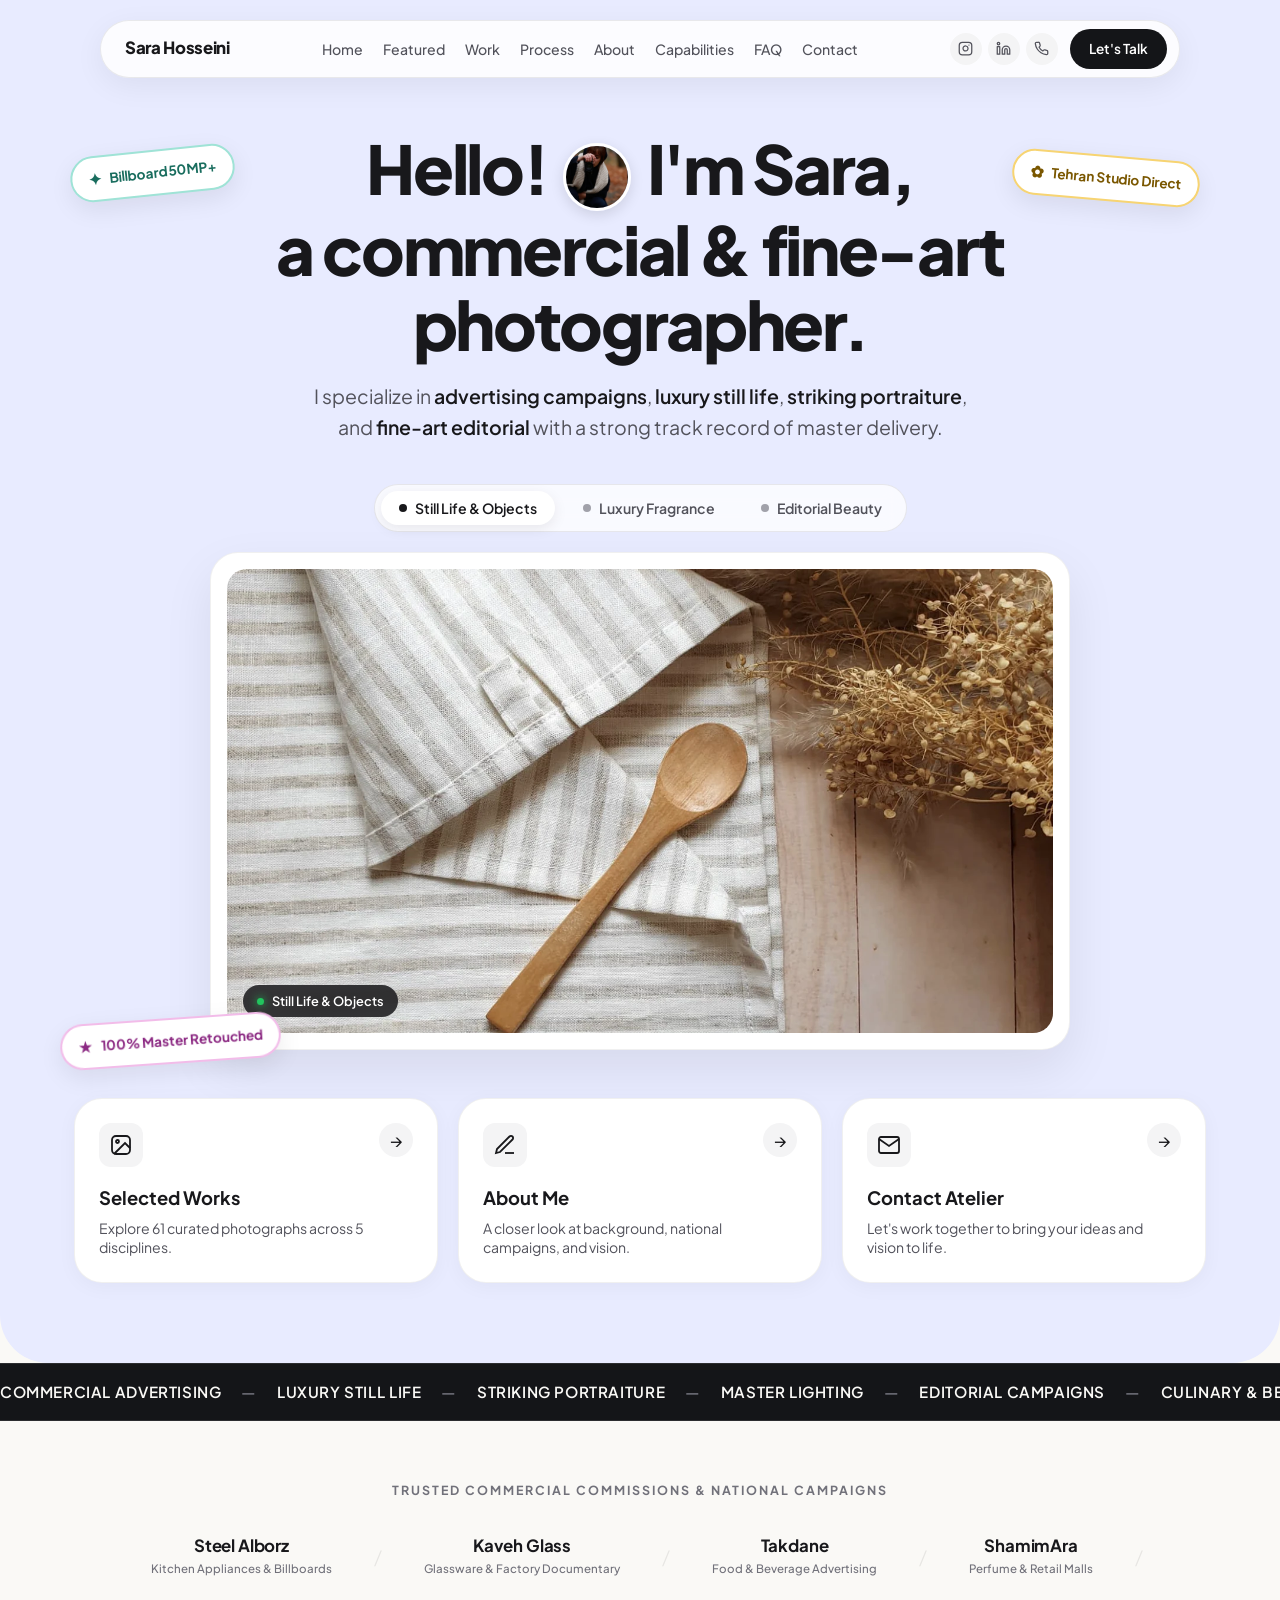
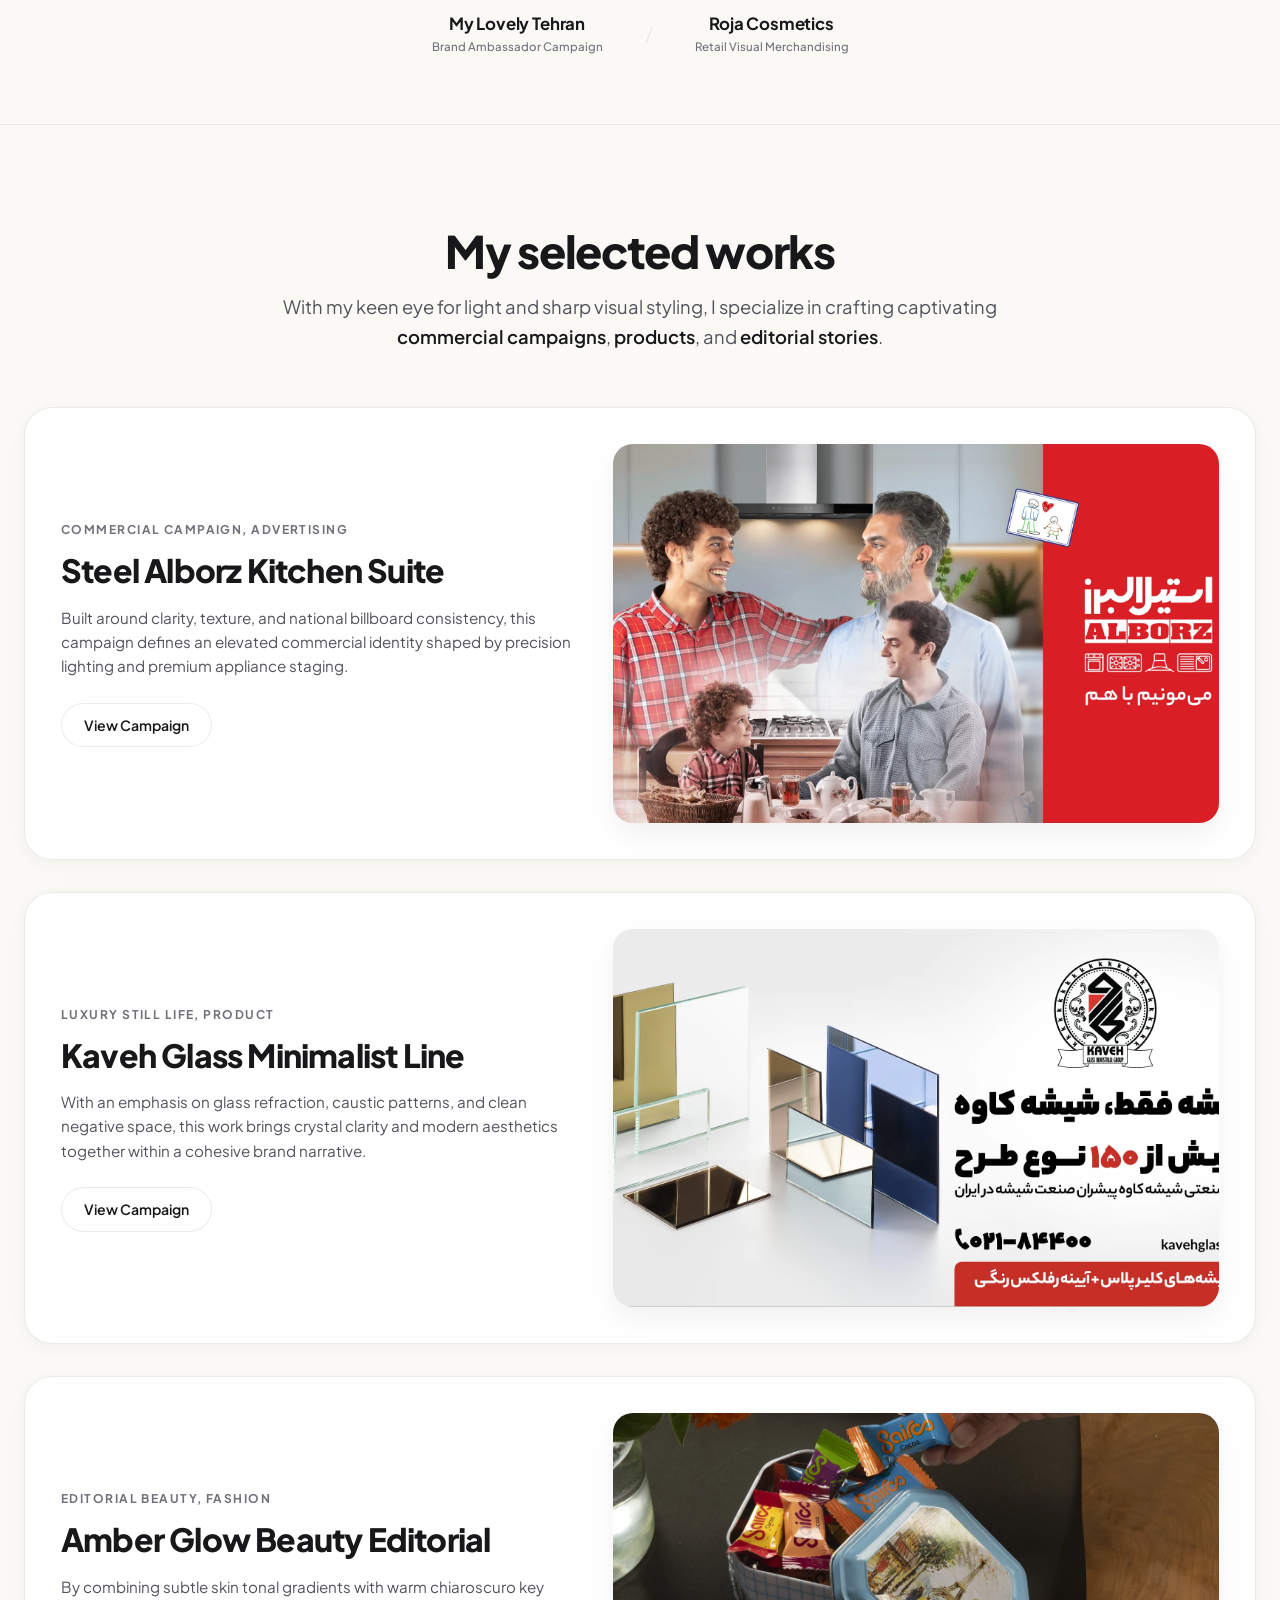
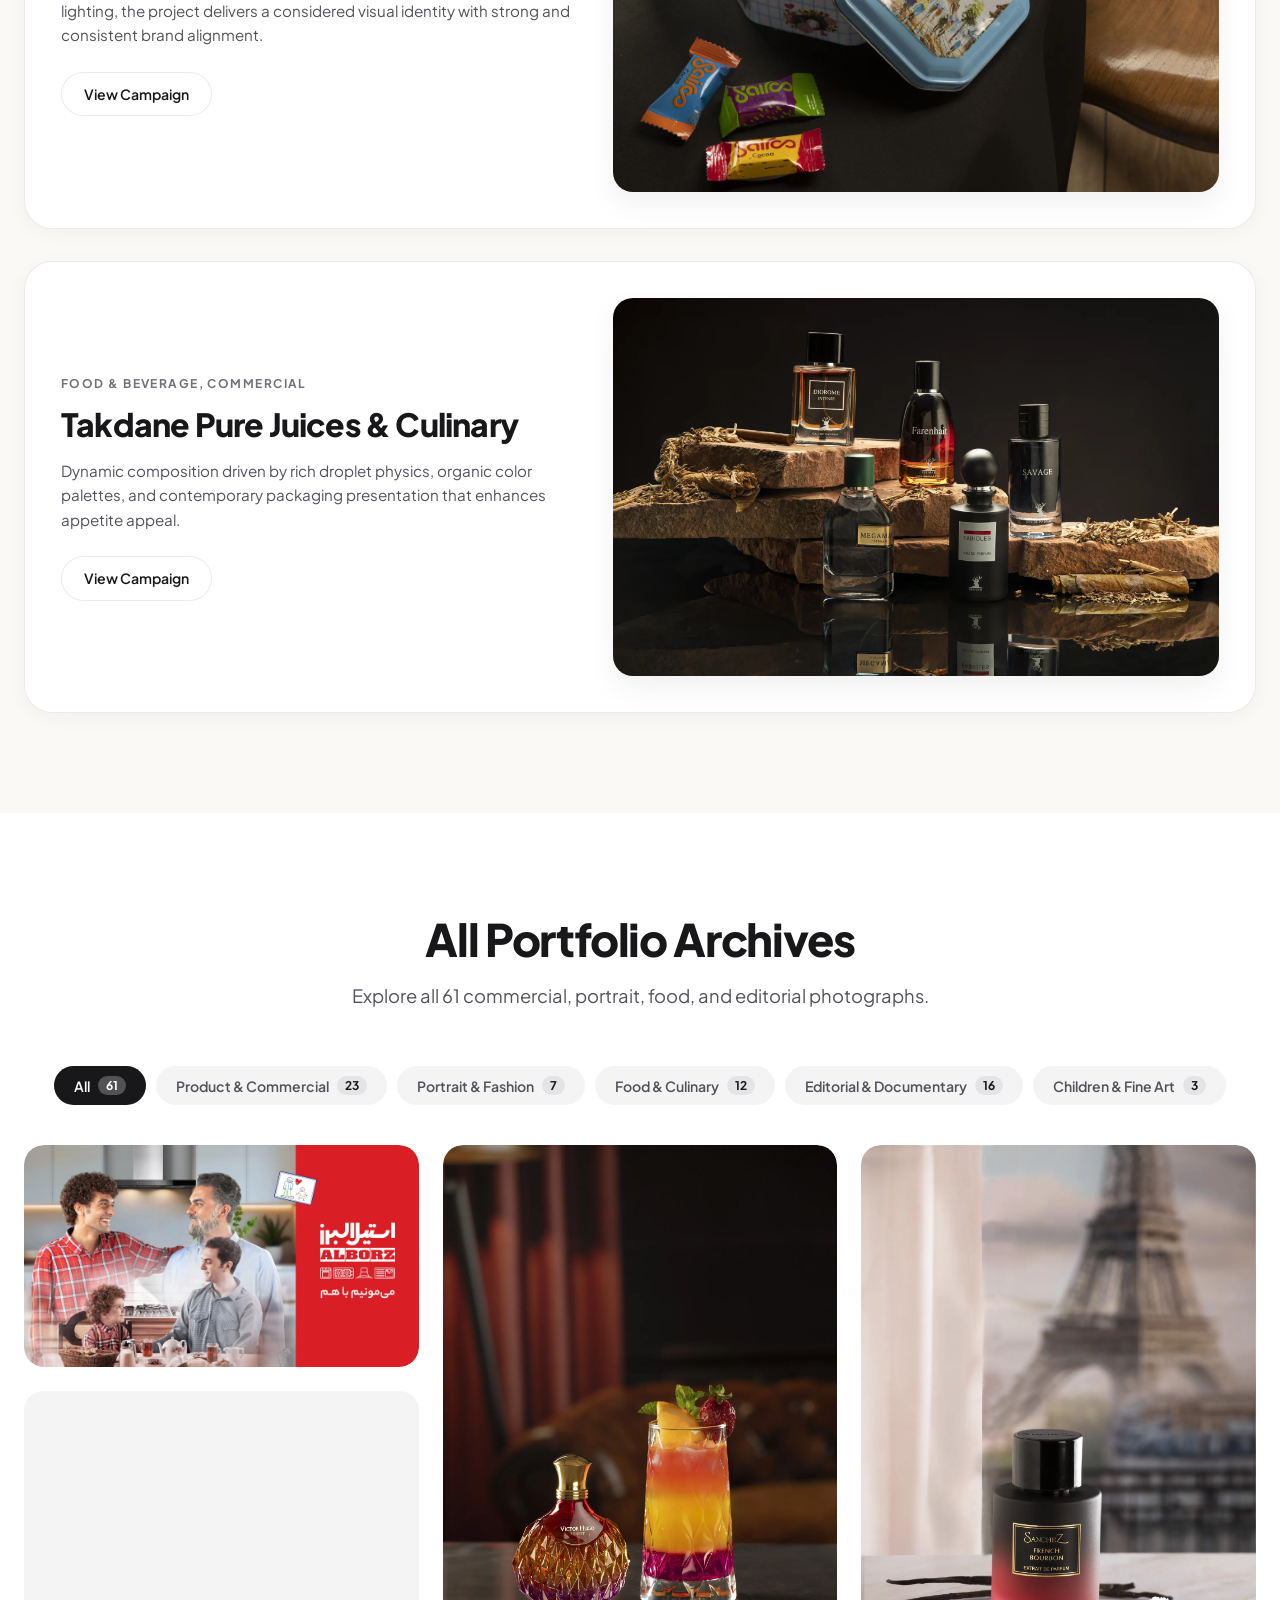
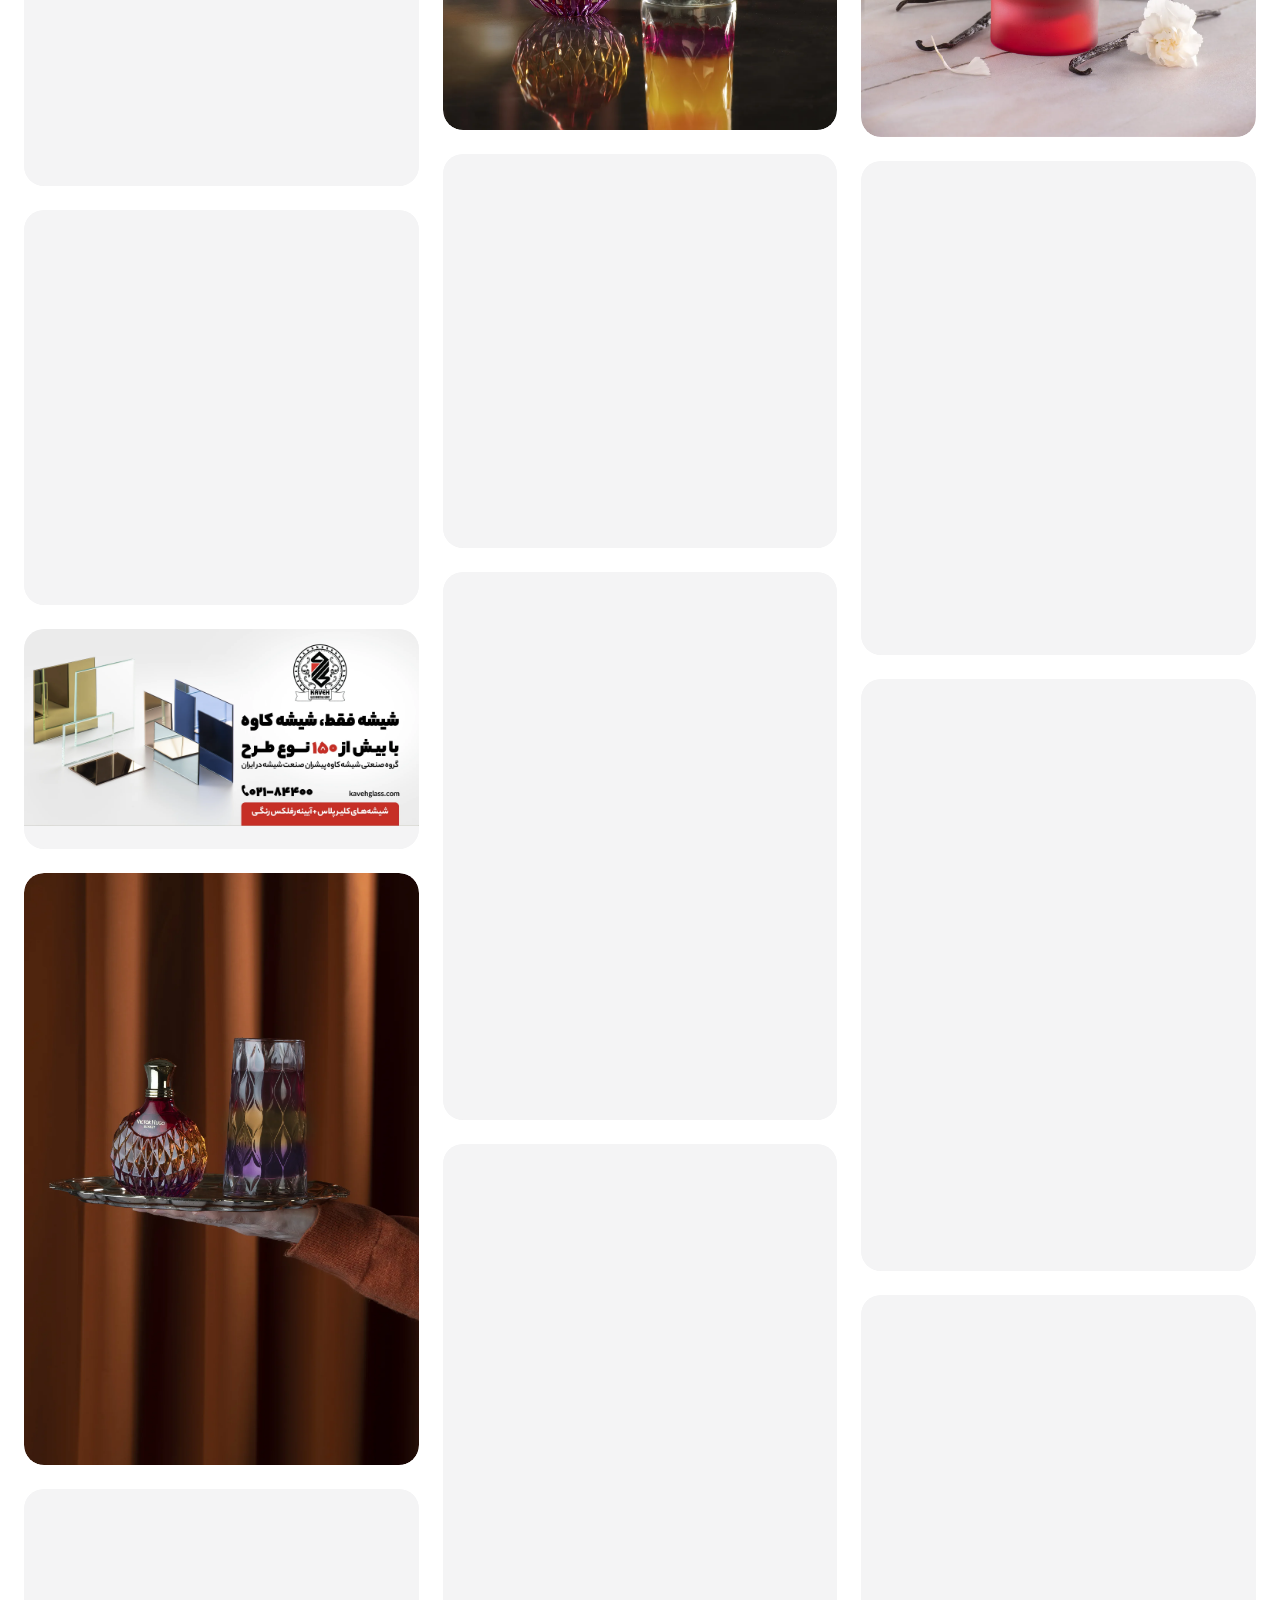
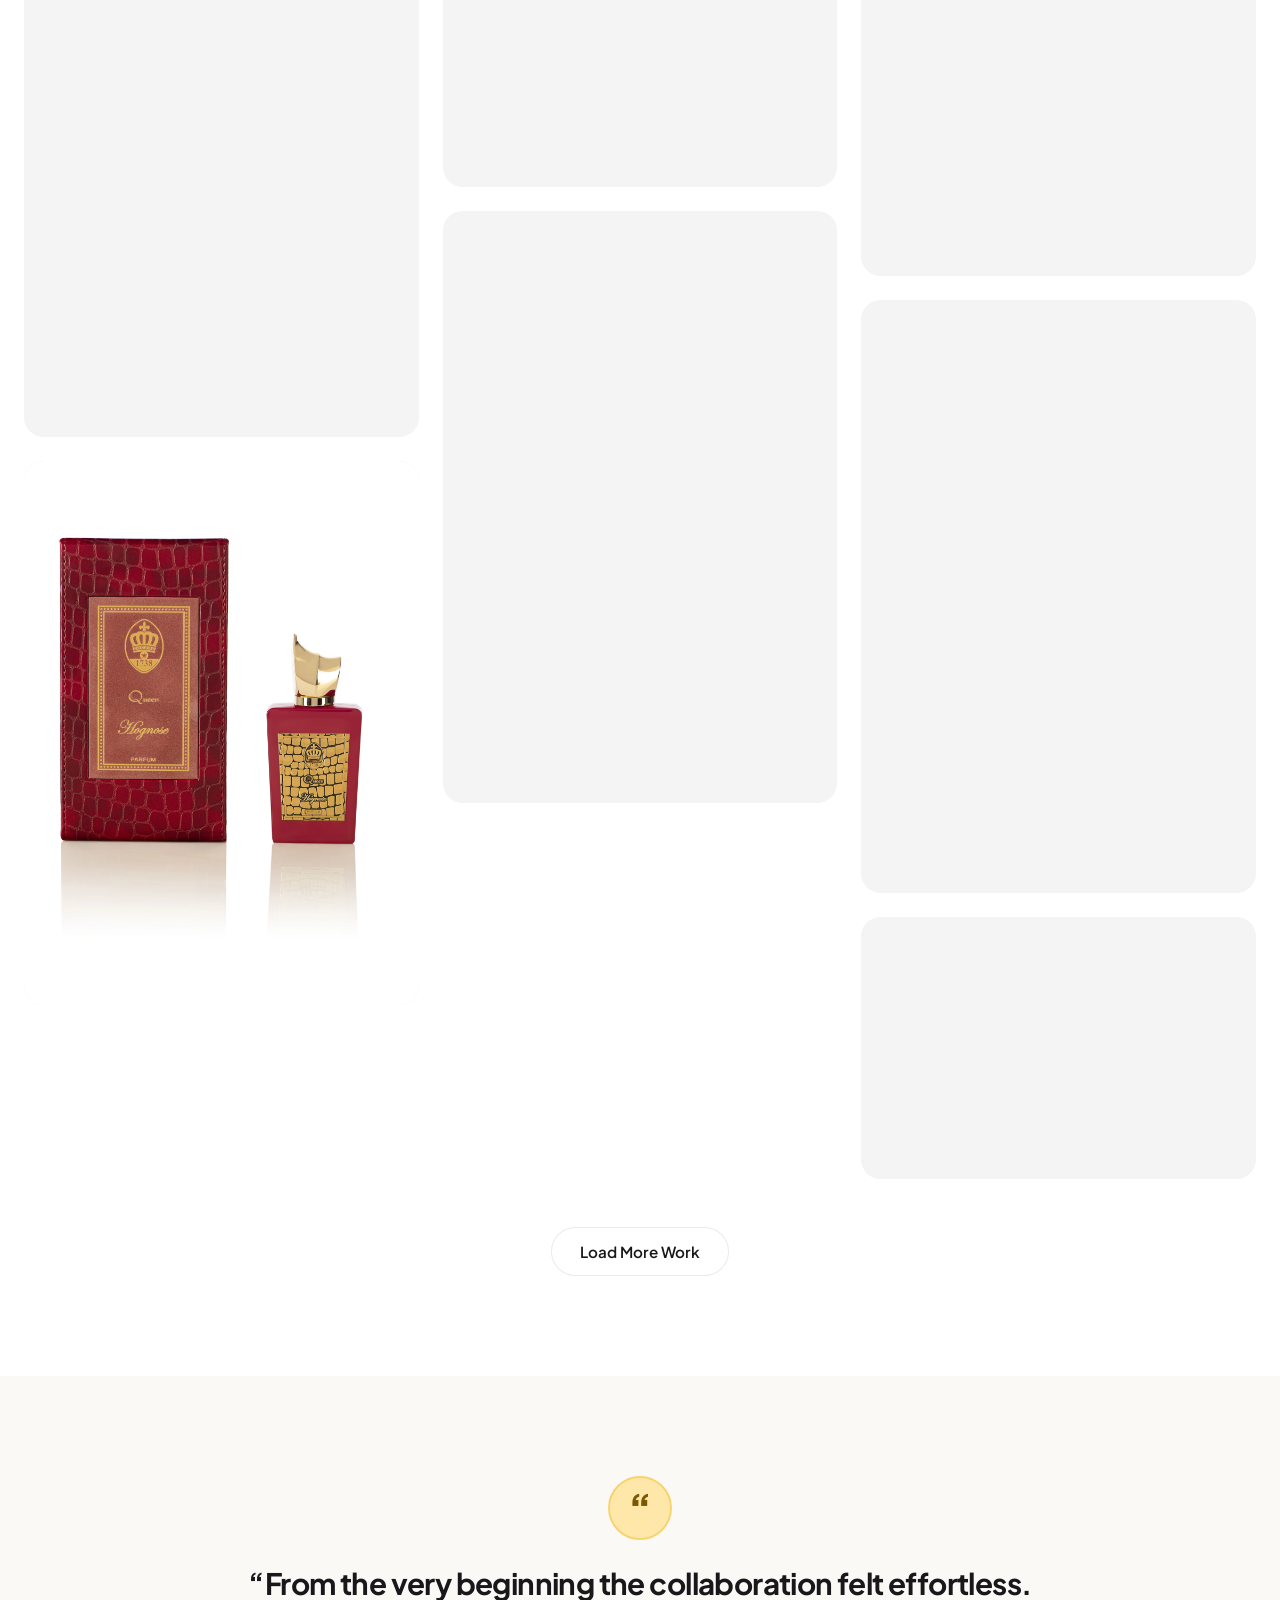
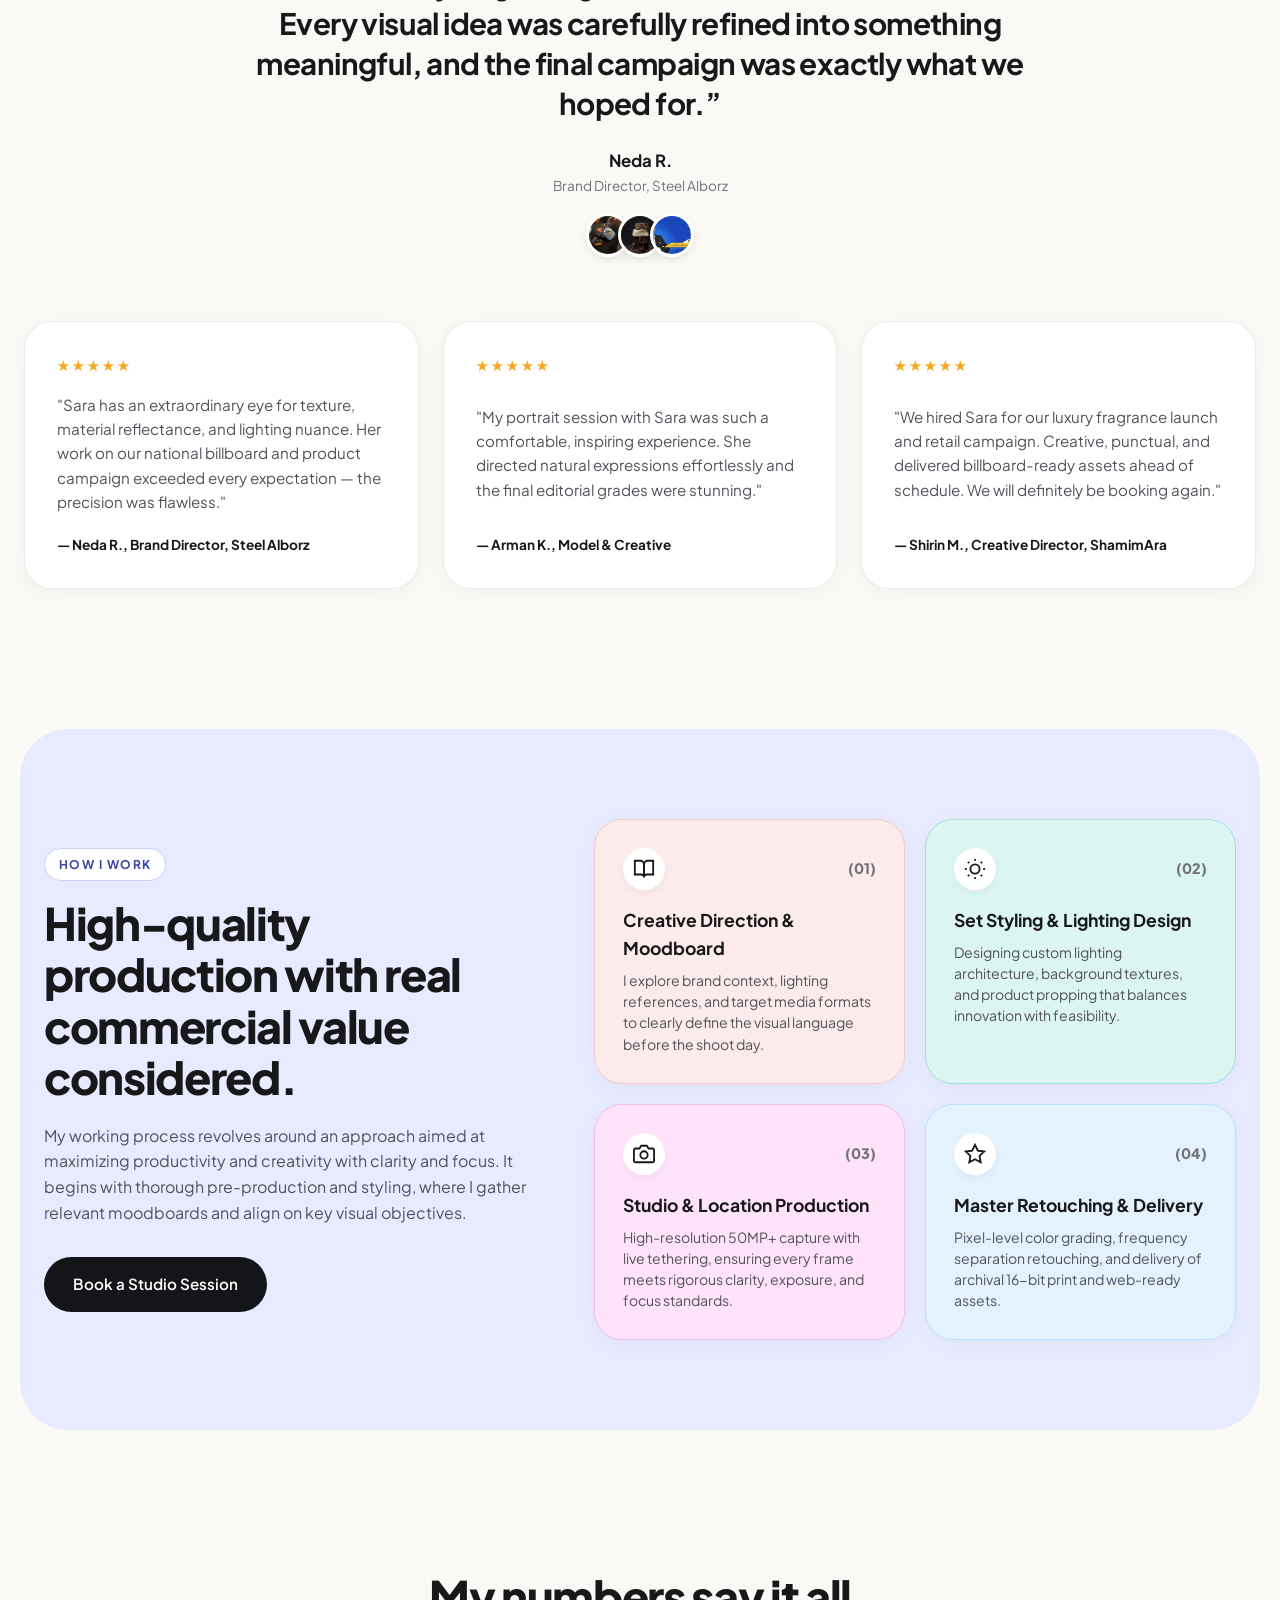
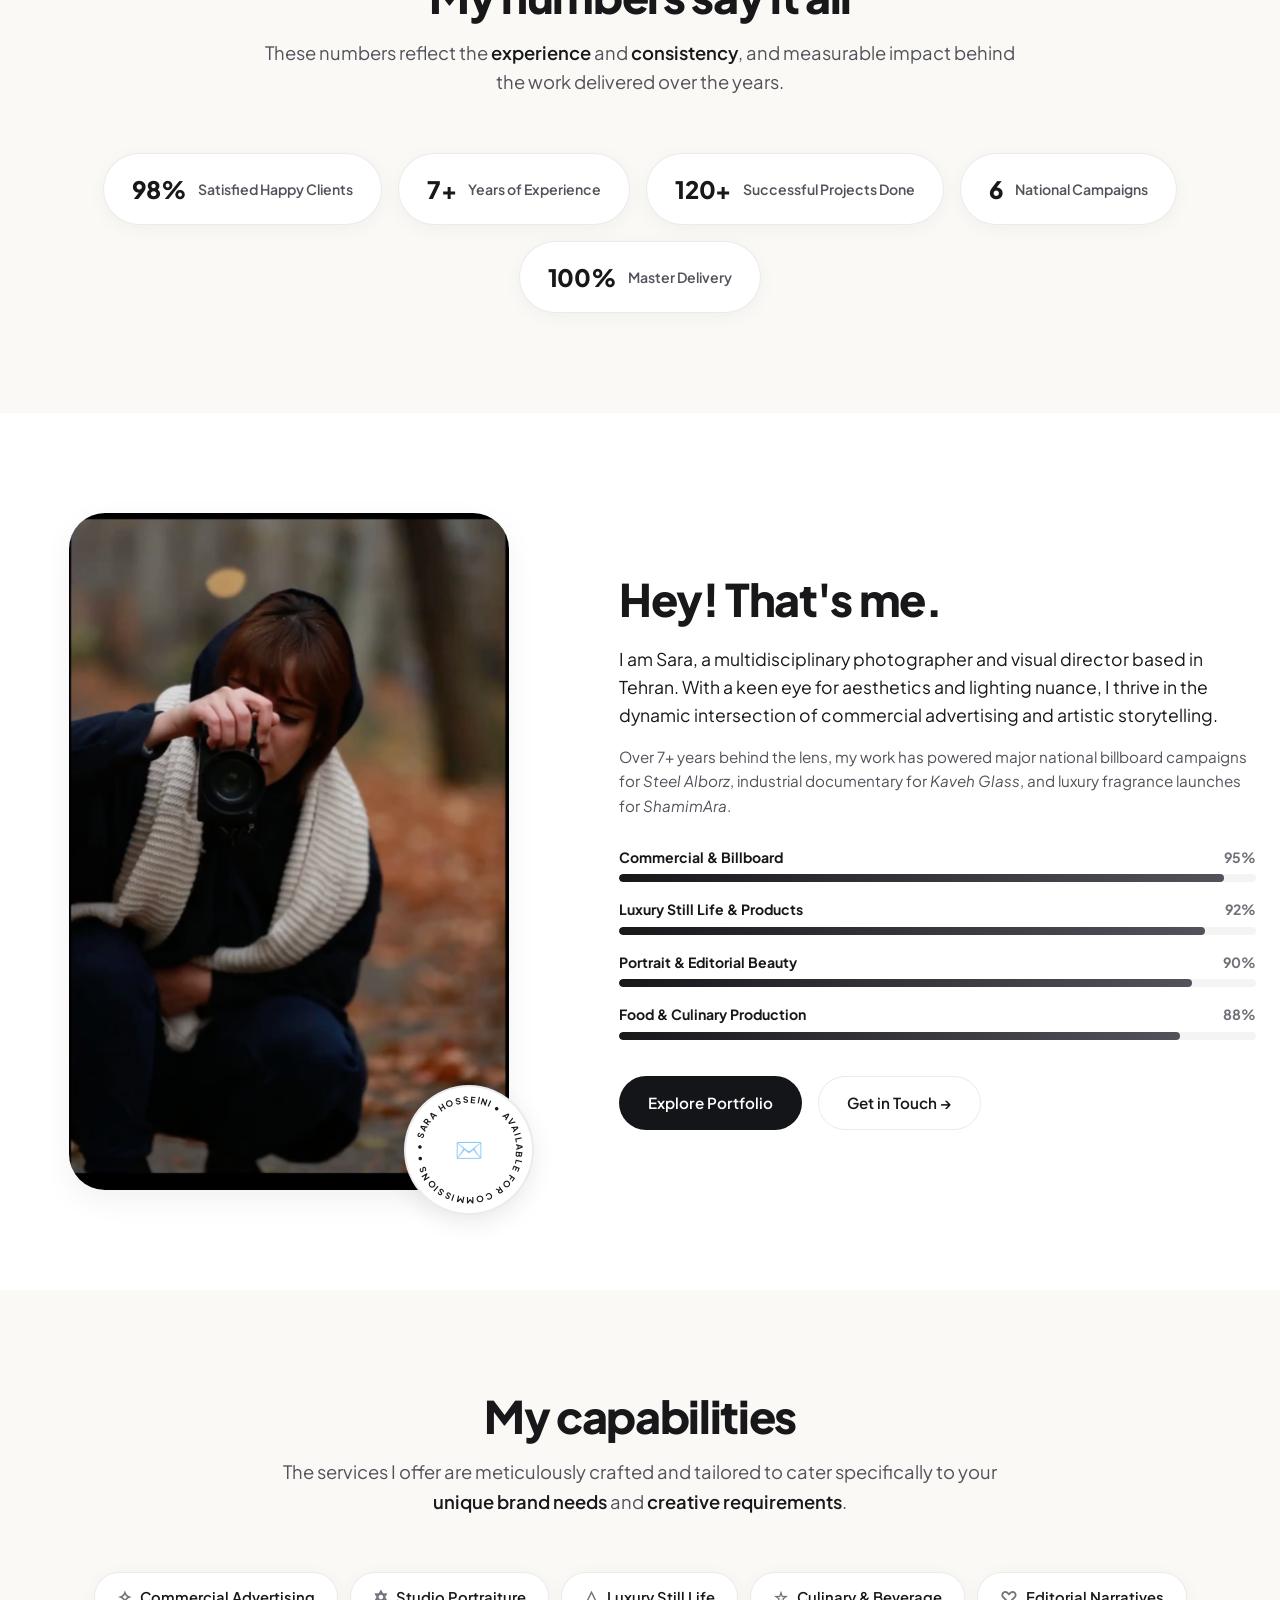
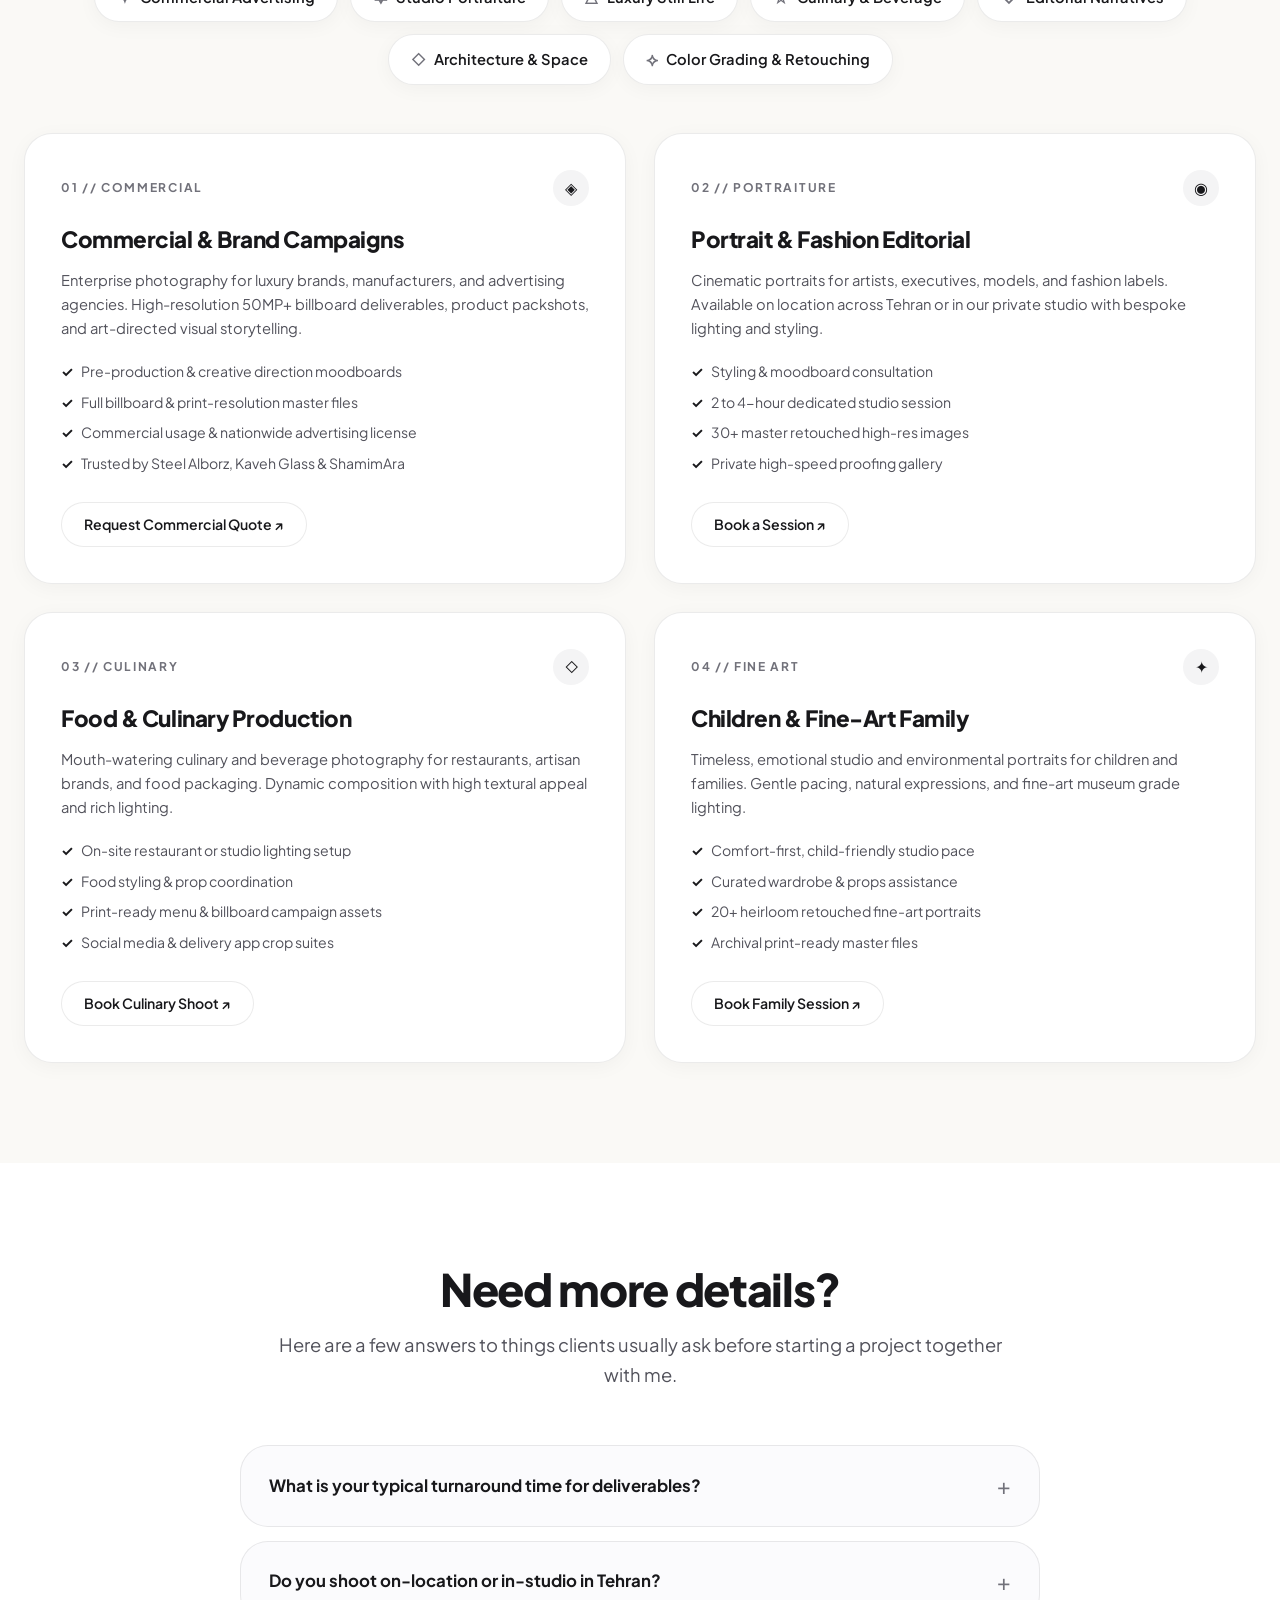
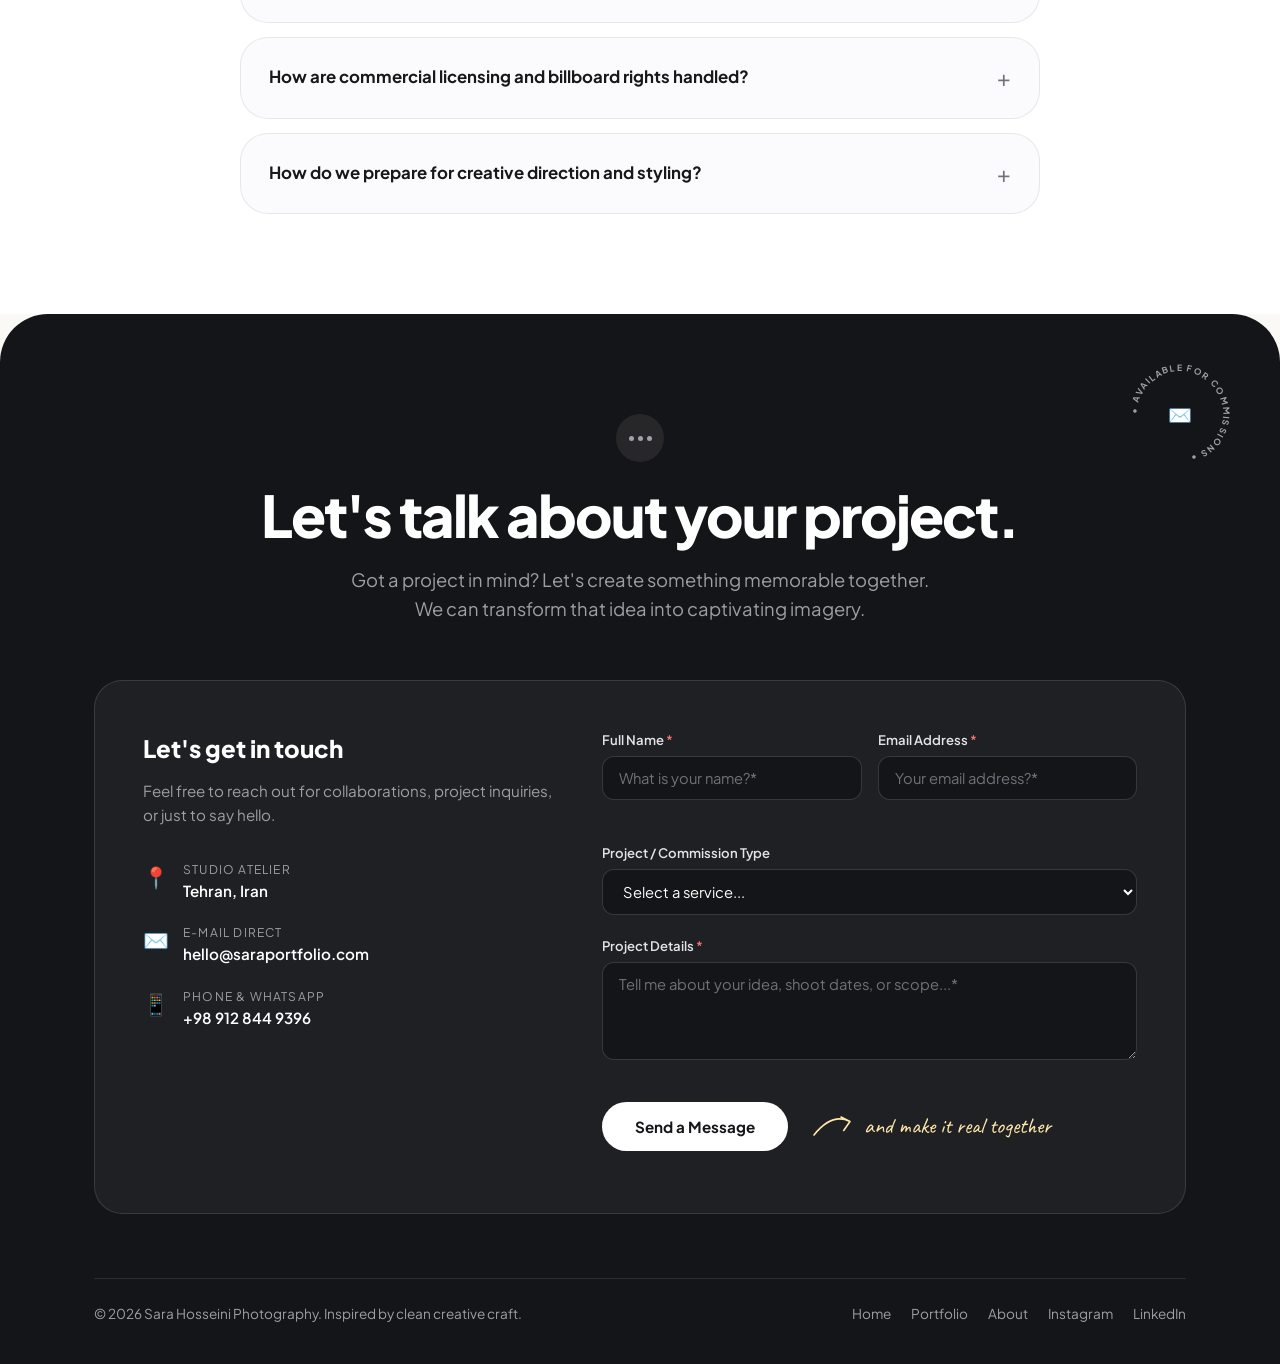
==== commit 76e13fec: "feat(meeko): implement Meeko Framer template aesthetic makeover on meeko-style branch" ====
--- a/index.html
+++ b/index.html
@@ -4,27 +4,27 @@
 <head>
     <meta charset="UTF-8">
     <meta name="viewport" content="width=device-width, initial-scale=1.0">
-    <title>Sara Hosseini | Photography Portfolio — Tehran</title>
+    <title>Sara Hosseini | Commercial &amp; Fine-Art Photography — Tehran</title>
     <meta name="description"
-        content="Sara Hosseini — commercial, portrait, food, product, and editorial photographer in Tehran. Major advertising campaigns for Steel Alborz, Kaveh Glass, and ShamimAra.">
+        content="Sara Hosseini — commercial, portrait, food, product, and editorial photographer in Tehran. Major advertising campaigns for Steel Alborz, Kaveh Glass, Takdane, and ShamimAra.">
     
     <!-- Open Graph / Facebook -->
     <meta property="og:type" content="website">
-    <meta property="og:title" content="Sara Hosseini | Photography Portfolio — Tehran">
+    <meta property="og:title" content="Sara Hosseini | Commercial &amp; Fine-Art Photography">
     <meta property="og:description" content="Sara Hosseini — commercial, portrait, food, product, and editorial photographer in Tehran. High-impact visual storytelling.">
     <meta property="og:image" content="images/hero_spoon_still_life.webp">
 
     <!-- Twitter -->
     <meta property="twitter:card" content="summary_large_image">
-    <meta property="twitter:title" content="Sara Hosseini | Photography Portfolio — Tehran">
+    <meta property="twitter:title" content="Sara Hosseini | Commercial &amp; Fine-Art Photography">
     <meta property="twitter:description" content="Sara Hosseini — commercial, portrait, food, product, and editorial photographer in Tehran.">
     <meta property="twitter:image" content="images/hero_spoon_still_life.webp">
 
-    <!-- High-Fashion Editorial Google Fonts: Cormorant Garamond, Playfair Display, Plus Jakarta Sans & Inter -->
+    <!-- Google Fonts: Plus Jakarta Sans (Modern UI) & Caveat (Handwritten Doodles & Notes) -->
     <link rel="preconnect" href="https://fonts.googleapis.com">
     <link rel="preconnect" href="https://fonts.gstatic.com" crossorigin>
-    <link href="https://fonts.googleapis.com/css2?family=Cormorant+Garamond:ital,wght@0,400;0,500;0,600;0,700;1,400;1,600&family=Playfair+Display:ital,wght@0,500;0,600;0,700;1,400;1,600&family=Plus+Jakarta+Sans:wght@300;400;500;600;700&family=Inter:wght@300;400;500;600;700&display=swap" rel="stylesheet">
-    <link rel="stylesheet" href="style.css?v=21">
+    <link href="https://fonts.googleapis.com/css2?family=Caveat:wght@400..700&family=Plus+Jakarta+Sans:ital,wght@0,300;0,400;0,500;0,600;0,700;0,800;1,400;1,600&family=Inter:wght@400;500;600;700&display=swap" rel="stylesheet">
+    <link rel="stylesheet" href="style.css?v=22">
 </head>
 
 <body>
@@ -34,109 +34,185 @@
         <div id="scrollProgress" class="scroll-progress-bar"></div>
     </div>
 
-    <!-- NAVIGATION -->
-    <nav id="navbar">
+    <!-- FLOATING PILL NAVBAR -->
+    <nav id="navbar" class="meeko-navbar">
         <div class="nav-container">
-            <a href="#" class="logo">Sara Hosseini</a>
+            <a href="#" class="logo nav-logo">Sara Hosseini</a>
+            
             <ul class="nav-links">
+                <li><a href="#hero">Home</a></li>
+                <li><a href="#featured">Featured</a></li>
                 <li><a href="#work">Work</a></li>
-                <li><a href="#clients">Clients</a></li>
-                <li><a href="#services">Services</a></li>
+                <li><a href="#process">Process</a></li>
+                <li><a href="#about">About</a></li>
+                <li><a href="#capabilities">Capabilities</a></li>
                 <li><a href="#faq">FAQ</a></li>
-                <li><a href="#testimonials">Stories</a></li>
-                <li><a href="#about">About</a></li>
                 <li><a href="#contact">Contact</a></li>
-                <li><a href="https://www.instagram.com/sara__photoz/" target="_blank" rel="noopener noreferrer" class="social-icon">IG</a></li>
-                <li><a href="#contact" class="btn btn-nav">Book Now</a></li>
             </ul>
+
+            <div class="nav-actions">
+                <div class="nav-social-pills">
+                    <a href="https://www.instagram.com/sara__photoz/" target="_blank" rel="noopener noreferrer" class="social-pill-btn" aria-label="Instagram">
+                        <svg width="15" height="15" viewBox="0 0 24 24" fill="none" stroke="currentColor" stroke-width="2" stroke-linecap="round" stroke-linejoin="round"><rect width="20" height="20" x="2" y="2" rx="5" ry="5"/><path d="M16 11.37A4 4 0 1 1 12.63 8 4 4 0 0 1 16 11.37z"/><line x1="17.5" x2="17.51" y1="6.5" y2="6.5"/></svg>
+                    </a>
+                    <a href="https://www.linkedin.com/in/sara-hosseini-35735a85" target="_blank" rel="noopener noreferrer" class="social-pill-btn" aria-label="LinkedIn">
+                        <svg width="15" height="15" viewBox="0 0 24 24" fill="none" stroke="currentColor" stroke-width="2" stroke-linecap="round" stroke-linejoin="round"><path d="M16 8a6 6 0 0 1 6 6v7h-4v-7a2 2 0 0 0-2-2 2 2 0 0 0-2 2v7h-4v-7a6 6 0 0 1 6-6z"/><rect width="4" height="12" x="2" y="9"/><circle cx="4" cy="4" r="2"/></svg>
+                    </a>
+                    <a href="https://wa.me/989128449396" target="_blank" rel="noopener noreferrer" class="social-pill-btn" aria-label="WhatsApp">
+                        <svg width="15" height="15" viewBox="0 0 24 24" fill="none" stroke="currentColor" stroke-width="2" stroke-linecap="round" stroke-linejoin="round"><path d="M22 16.92v3a2 2 0 0 1-2.18 2 19.79 19.79 0 0 1-8.63-3.07 19.5 19.5 0 0 1-6-6 19.79 19.79 0 0 1-3.07-8.67A2 2 0 0 1 4.11 2h3a2 2 0 0 1 2 1.72 12.84 12.84 0 0 0 .7 2.81 2 2 0 0 1-.45 2.11L8.09 9.91a16 16 0 0 0 6 6l1.27-1.27a2 2 0 0 1 2.11-.45 12.84 12.84 0 0 0 2.81.7A2 2 0 0 1 22 16.92z"/></svg>
+                    </a>
+                </div>
+                <a href="#contact" class="btn btn-pill-nav">Let's Talk</a>
+            </div>
+
             <button class="burger" id="burger" type="button" aria-label="Open menu" aria-expanded="false" aria-controls="mobileMenu">
                 <span></span><span></span><span></span>
             </button>
         </div>
     </nav>
 
-    <!-- Mobile Menu -->
+    <!-- Mobile Drawer Menu -->
     <div class="mobile-menu" id="mobileMenu">
-        <ul>
-            <li><a href="#work" class="mobile-link">Work</a></li>
-            <li><a href="#clients" class="mobile-link">Clients</a></li>
-            <li><a href="#services" class="mobile-link">Services</a></li>
+        <ul class="mobile-nav-list">
+            <li><a href="#hero" class="mobile-link">Home</a></li>
+            <li><a href="#featured" class="mobile-link">Featured Campaigns</a></li>
+            <li><a href="#work" class="mobile-link">Portfolio Works</a></li>
+            <li><a href="#process" class="mobile-link">How I Work</a></li>
+            <li><a href="#about" class="mobile-link">About Sara</a></li>
+            <li><a href="#capabilities" class="mobile-link">Capabilities</a></li>
             <li><a href="#faq" class="mobile-link">FAQ</a></li>
-            <li><a href="#testimonials" class="mobile-link">Stories</a></li>
-            <li><a href="#about" class="mobile-link">About</a></li>
-            <li><a href="#contact" class="mobile-link">Contact</a></li>
-            <li><a href="https://www.instagram.com/sara__photoz/" target="_blank" rel="noopener noreferrer" class="mobile-link">Instagram</a></li>
+            <li><a href="#contact" class="mobile-link">Get in Touch</a></li>
         </ul>
+        <div class="mobile-socials">
+            <a href="https://www.instagram.com/sara__photoz/" target="_blank" rel="noopener noreferrer">Instagram</a>
+            <a href="https://www.linkedin.com/in/sara-hosseini-35735a85" target="_blank" rel="noopener noreferrer">LinkedIn</a>
+            <a href="https://wa.me/989128449396" target="_blank" rel="noopener noreferrer">WhatsApp</a>
+        </div>
     </div>
 
-    <!-- HERO: High-Fashion Asymmetric 60/40 Storytelling Layout -->
-    <header id="hero" class="hero-section">
-        <div class="hero-bg" aria-hidden="true"></div>
-        <div class="hero-grid-container">
-            <!-- 60% Left Narrative Column -->
-            <div class="hero-left-col">
-                <!-- Edition Kicker Stamp -->
-                <div class="hero-edition-stamp fade-in-up">
-                    <span class="stamp-prefix">01 //</span>
-                    <span class="stamp-text">TEHRAN ARCHIVES — COMMERCIAL &amp; FINE-ART</span>
-                </div>
-
-                <!-- High-Contrast Editorial Serif Headline -->
-                <h1 class="hero-title reveal-text">
-                    Sara<br>
-                    <span class="hero-title-italic">Hosseini.</span>
+    <!-- HERO: MEEKO PLAYFUL PASTEL HERO SECTION -->
+    <header id="hero" class="meeko-hero">
+        <div class="hero-container">
+            
+            <!-- Floating Decorative Sticker Badges -->
+            <div class="hero-sticker sticker-left" aria-hidden="true">
+                <span class="sticker-sparkle">✦</span>
+                <span class="sticker-text">Billboard 50MP+</span>
+            </div>
+            <div class="hero-sticker sticker-right" aria-hidden="true">
+                <span class="sticker-sparkle">✿</span>
+                <span class="sticker-text">Tehran Studio Direct</span>
+            </div>
+            <div class="hero-sticker sticker-bottom-left" aria-hidden="true">
+                <span class="sticker-sparkle">★</span>
+                <span class="sticker-text">100% Master Retouched</span>
+            </div>
+
+            <!-- Signature Playful Headline with Inline Avatar -->
+            <div class="hero-header-block">
+                <h1 class="hero-title">
+                    Hello! <span class="hero-avatar-inline"><img src="images/sara.png" alt="Sara Hosseini"></span> I'm Sara,<br>
+                    a commercial &amp; fine-art photographer.
                 </h1>
-
-                <!-- Narrative Lead Block -->
-                <div class="hero-desc-block fade-in-up">
-                    <p class="hero-lead">
-                        Commercial photographer &amp; visual artist crafting high-fashion campaigns, luxury still life, striking portraiture, and cinematic editorial narratives for global brands.
-                    </p>
-                    <div class="hero-btns">
-                        <a href="#work" class="btn btn-primary">
-                            <span>Explore Selected Works</span>
-                            <svg class="btn-arrow" width="14" height="14" viewBox="0 0 24 24" fill="none" stroke="currentColor" stroke-width="2"><path d="M7 17L17 7M17 7H7M17 7V17"/></svg>
-                        </a>
-                        <a href="#contact" class="btn btn-secondary">
-                            <span>Book a Session</span>
-                        </a>
-                    </div>
-                </div>
-
-                <!-- Interactive Signature Switcher -->
-                <div class="hero-theme-switcher fade-in-up" role="region" aria-label="Featured showcase themes">
-                    <span class="switcher-label">Curated Series Selection</span>
+                <p class="hero-lead">
+                    I specialize in <strong>advertising campaigns</strong>, <strong>luxury still life</strong>, <strong>striking portraiture</strong>, and <strong>fine-art editorial</strong> with a strong track record of master delivery.
+                </p>
+            </div>
+
+            <!-- Interactive Signature Theme Switcher -->
+            <div class="hero-interactive-showcase">
+                <div class="hero-theme-switcher" role="region" aria-label="Featured showcase themes">
                     <div class="switcher-buttons">
                         <button class="hero-theme-btn active" data-theme="0" data-src="images/hero_spoon_still_life.webp" data-alt="Still life with striped fabric and wooden spoon" data-kicker="Still Life &amp; Objects">
-                            <span class="theme-num">01</span> Still Life
+                            <span class="theme-dot"></span> Still Life &amp; Objects
                         </button>
                         <button class="hero-theme-btn" data-theme="1" data-src="images/hero_cocktail.webp" data-alt="Emerald luxury perfume bottle with glassware" data-kicker="Luxury Fragrance">
-                            <span class="theme-num">02</span> Fragrance Concept
+                            <span class="theme-dot"></span> Luxury Fragrance
                         </button>
                         <button class="hero-theme-btn" data-theme="2" data-src="images/hero_portrait.webp" data-alt="Warm amber studio beauty portrait" data-kicker="Editorial Beauty">
-                            <span class="theme-num">03</span> Fashion &amp; Beauty
+                            <span class="theme-dot"></span> Editorial Beauty
                         </button>
                     </div>
                 </div>
-            </div>
-
-            <!-- 40% Right Gilded Showcase Column -->
-            <div class="hero-right-col">
-                <div class="hero-image-panel fade-in-up" id="heroImageContainer">
-                    <div class="hero-frame-gilded" aria-hidden="true"></div>
-                    <div class="hero-image-wrapper">
+
+                <!-- Featured Frame Showcase -->
+                <div class="hero-showcase-frame" id="heroImageContainer">
+                    <div class="hero-frame-inner">
                         <img id="heroMainImage" src="images/hero_spoon_still_life.webp" alt="Neutral tabletop still life with striped fabric, dried flowers, and a wooden spoon" loading="eager" fetchpriority="high" decoding="async">
                         <div class="hero-image-badge" id="heroImageCaption">
-                            <span class="badge-dot" aria-hidden="true"></span>
+                            <span class="badge-pulse"></span>
                             <span class="badge-cat" id="heroBadgeCat">Still Life &amp; Objects</span>
                         </div>
                     </div>
                 </div>
             </div>
+
+            <!-- 3 Quick Action Bridge Cards -->
+            <div class="hero-bridge-cards">
+                <a href="#work" class="bridge-card bridge-card-works">
+                    <div class="bridge-icon-wrap">
+                        <svg width="24" height="24" viewBox="0 0 24 24" fill="none" stroke="currentColor" stroke-width="1.8"><rect x="3" y="3" width="18" height="18" rx="4"/><circle cx="8.5" cy="8.5" r="1.5"/><polyline points="21 15 16 10 5 21"/></svg>
+                    </div>
+                    <div class="bridge-text">
+                        <h3 class="bridge-title">Selected Works</h3>
+                        <p class="bridge-desc">Explore 61 curated photographs across 5 disciplines.</p>
+                    </div>
+                    <div class="bridge-arrow-btn" aria-hidden="true">→</div>
+                </a>
+
+                <a href="#about" class="bridge-card bridge-card-about">
+                    <div class="bridge-icon-wrap">
+                        <svg width="24" height="24" viewBox="0 0 24 24" fill="none" stroke="currentColor" stroke-width="1.8"><path d="M12 20h9"/><path d="M16.5 3.5a2.121 2.121 0 0 1 3 3L7 19l-4 1 1-4L16.5 3.5z"/></svg>
+                    </div>
+                    <div class="bridge-text">
+                        <h3 class="bridge-title">About Me</h3>
+                        <p class="bridge-desc">A closer look at background, national campaigns, and vision.</p>
+                    </div>
+                    <div class="bridge-arrow-btn" aria-hidden="true">→</div>
+                </a>
+
+                <a href="#contact" class="bridge-card bridge-card-contact">
+                    <div class="bridge-icon-wrap">
+                        <svg width="24" height="24" viewBox="0 0 24 24" fill="none" stroke="currentColor" stroke-width="1.8"><path d="M4 4h16c1.1 0 2 .9 2 2v12c0 1.1-.9 2-2 2H4c-1.1 0-2-.9-2-2V6c0-1.1.9-2 2-2z"/><polyline points="22,6 12,13 2,6"/></svg>
+                    </div>
+                    <div class="bridge-text">
+                        <h3 class="bridge-title">Contact Atelier</h3>
+                        <p class="bridge-desc">Let's work together to bring your ideas and vision to life.</p>
+                    </div>
+                    <div class="bridge-arrow-btn" aria-hidden="true">→</div>
+                </a>
+            </div>
+
         </div>
     </header>
 
     <main>
+
+        <!-- CONTINUOUS MARQUEE TICKER (MEEKO HOME III STYLE) -->
+        <div class="marquee-strip" aria-hidden="true">
+            <div class="marquee-track">
+                <div class="marquee-content">
+                    <span>Commercial Advertising</span><span class="marquee-sep">—</span>
+                    <span>Luxury Still Life</span><span class="marquee-sep">—</span>
+                    <span>Striking Portraiture</span><span class="marquee-sep">—</span>
+                    <span>Master Lighting</span><span class="marquee-sep">—</span>
+                    <span>Editorial Campaigns</span><span class="marquee-sep">—</span>
+                    <span>Culinary &amp; Beverage</span><span class="marquee-sep">—</span>
+                    <span>Fine Art Production</span><span class="marquee-sep">—</span>
+                    <span>Color Grading &amp; Retouching</span><span class="marquee-sep">—</span>
+                </div>
+                <div class="marquee-content" aria-hidden="true">
+                    <span>Commercial Advertising</span><span class="marquee-sep">—</span>
+                    <span>Luxury Still Life</span><span class="marquee-sep">—</span>
+                    <span>Striking Portraiture</span><span class="marquee-sep">—</span>
+                    <span>Master Lighting</span><span class="marquee-sep">—</span>
+                    <span>Editorial Campaigns</span><span class="marquee-sep">—</span>
+                    <span>Culinary &amp; Beverage</span><span class="marquee-sep">—</span>
+                    <span>Fine Art Production</span><span class="marquee-sep">—</span>
+                    <span>Color Grading &amp; Retouching</span><span class="marquee-sep">—</span>
+                </div>
+            </div>
+        </div>
 
         <!-- BRAND & COMMERCIAL CLIENTS TRUST BAR -->
         <section id="clients" class="section-clients" aria-label="Selected Commercial Client Commissions">
@@ -178,15 +254,99 @@
             </div>
         </section>
 
-        <!-- PORTFOLIO GALLERY -->
-        <section id="work" class="section">
+        <!-- FEATURED CAMPAIGNS (MEEKO 2-COLUMN FEATURED CARDS) -->
+        <section id="featured" class="section section-featured">
             <div class="container">
-                <div class="section-intro">
-                    <h2 class="section-title">Selected Works</h2>
-                    <p class="section-subtitle">Commercial campaigns, fine-art portraiture, food, children, and editorial commissions — 2024–2026.</p>
-                </div>
-
-                <!-- Category index with counts -->
+                <div class="section-intro text-center">
+                    <h2 class="section-title">My selected works</h2>
+                    <p class="section-subtitle">
+                        With my keen eye for light and sharp visual styling, I specialize in crafting captivating <strong>commercial campaigns</strong>, <strong>products</strong>, and <strong>editorial stories</strong>.
+                    </p>
+                </div>
+
+                <div class="featured-cards-list">
+                    
+                    <!-- Featured Card 1: Steel Alborz -->
+                    <div class="meeko-project-card">
+                        <div class="project-card-details">
+                            <div class="project-meta-tag">COMMERCIAL CAMPAIGN, ADVERTISING</div>
+                            <h3 class="project-card-title">Steel Alborz Kitchen Suite</h3>
+                            <p class="project-card-desc">
+                                Built around clarity, texture, and national billboard consistency, this campaign defines an elevated commercial identity shaped by precision lighting and premium appliance staging.
+                            </p>
+                            <a href="#work" class="btn btn-pill-outline">View Campaign</a>
+                        </div>
+                        <div class="project-card-preview">
+                            <div class="project-device-frame">
+                                <img src="images/gallery_45.webp" alt="Steel Alborz Kitchen Suite Commercial Campaign" loading="lazy">
+                            </div>
+                        </div>
+                    </div>
+
+                    <!-- Featured Card 2: Kaveh Glass -->
+                    <div class="meeko-project-card">
+                        <div class="project-card-details">
+                            <div class="project-meta-tag">LUXURY STILL LIFE, PRODUCT</div>
+                            <h3 class="project-card-title">Kaveh Glass Minimalist Line</h3>
+                            <p class="project-card-desc">
+                                With an emphasis on glass refraction, caustic patterns, and clean negative space, this work brings crystal clarity and modern aesthetics together within a cohesive brand narrative.
+                            </p>
+                            <a href="#work" class="btn btn-pill-outline">View Campaign</a>
+                        </div>
+                        <div class="project-card-preview">
+                            <div class="project-device-frame">
+                                <img src="images/gallery_48.webp" alt="Kaveh Crystal Refraction Study" loading="lazy">
+                            </div>
+                        </div>
+                    </div>
+
+                    <!-- Featured Card 3: ShamimAra & Parmida -->
+                    <div class="meeko-project-card">
+                        <div class="project-card-details">
+                            <div class="project-meta-tag">EDITORIAL BEAUTY, FASHION</div>
+                            <h3 class="project-card-title">Amber Glow Beauty Editorial</h3>
+                            <p class="project-card-desc">
+                                By combining subtle skin tonal gradients with warm chiaroscuro key lighting, the project delivers a considered visual identity with strong and consistent brand alignment.
+                            </p>
+                            <a href="#work" class="btn btn-pill-outline">View Campaign</a>
+                        </div>
+                        <div class="project-card-preview">
+                            <div class="project-device-frame">
+                                <img src="images/gallery_50.webp" alt="Amber Glow Beauty Editorial" loading="lazy">
+                            </div>
+                        </div>
+                    </div>
+
+                    <!-- Featured Card 4: Takdane -->
+                    <div class="meeko-project-card">
+                        <div class="project-card-details">
+                            <div class="project-meta-tag">FOOD &amp; BEVERAGE, COMMERCIAL</div>
+                            <h3 class="project-card-title">Takdane Pure Juices &amp; Culinary</h3>
+                            <p class="project-card-desc">
+                                Dynamic composition driven by rich droplet physics, organic color palettes, and contemporary packaging presentation that enhances appetite appeal.
+                            </p>
+                            <a href="#work" class="btn btn-pill-outline">View Campaign</a>
+                        </div>
+                        <div class="project-card-preview">
+                            <div class="project-device-frame">
+                                <img src="images/gallery_57.webp" alt="Artisan Food and Beverage Spread" loading="lazy">
+                            </div>
+                        </div>
+                    </div>
+
+                </div>
+            </div>
+        </section>
+
+        <!-- FULL PORTFOLIO GALLERY (ALL 61 WORKS WITH MEEKO FILTER PILLS & MASONRY) -->
+        <section id="work" class="section section-portfolio">
+            <div class="container">
+                <div class="section-intro text-center">
+                    <h2 class="section-title">All Portfolio Archives</h2>
+                    <p class="section-subtitle">Explore all 61 commercial, portrait, food, and editorial photographs.</p>
+                </div>
+
+                <!-- Category Filter Tabs with Pill Badges -->
                 <div class="filter-tabs" id="filterTabs" role="tablist" aria-label="Portfolio Categories">
                     <button class="filter-btn active" data-filter="all" role="tab" aria-selected="true">All <span class="filter-count">61</span></button>
                     <button class="filter-btn" data-filter="product" role="tab" aria-selected="false">Product &amp; Commercial <span class="filter-count">23</span></button>
@@ -1180,18 +1340,264 @@
             </div>
         </section>
 
-        <!-- SERVICES -->
-        <section id="services" class="section section-dark">
+        <!-- TESTIMONIALS (MEEKO PULL-QUOTE & CLIENT REVIEWS) -->
+        <section id="testimonials" class="section section-testimonials">
             <div class="container">
-                <div class="section-intro">
-                    <p class="label-caps">Atelier &amp; Commissions</p>
-                    <h2 class="section-title">Curated Photography Services</h2>
-                    <p class="section-subtitle">Every commission is custom-crafted to elevate your brand identity — from enterprise advertising campaigns to intimate fine-art portraiture.</p>
-                </div>
-                <div class="services-grid">
-
+                
+                <!-- Central Meeko Pull-Quote -->
+                <div class="meeko-pullquote-block">
+                    <div class="meeko-quote-mark" aria-hidden="true">“</div>
+                    <blockquote class="meeko-quote-text">
+                        “From the very beginning the collaboration felt effortless. Every visual idea was carefully refined into something meaningful, and the final campaign was exactly what we hoped for.”
+                    </blockquote>
+                    <div class="meeko-quote-author">
+                        <div class="quote-author-name">Neda R.</div>
+                        <div class="quote-author-role">Brand Director, Steel Alborz</div>
+                    </div>
+                    <div class="meeko-quote-avatars" aria-hidden="true">
+                        <img src="images/gallery_50.webp" alt="Client 1" class="avatar-circle">
+                        <img src="images/gallery_51.webp" alt="Client 2" class="avatar-circle">
+                        <img src="images/gallery_49.webp" alt="Client 3" class="avatar-circle">
+                    </div>
+                </div>
+
+                <!-- 3 Client Review Cards -->
+                <div class="testimonials-grid">
+                    <div class="testimonial-card">
+                        <div class="stars" aria-label="5 out of 5 stars">★★★★★</div>
+                        <blockquote>"Sara has an extraordinary eye for texture, material reflectance, and lighting nuance. Her work on our national billboard and product campaign exceeded every expectation — the precision was flawless."</blockquote>
+                        <cite>— Neda R., Brand Director, Steel Alborz</cite>
+                    </div>
+
+                    <div class="testimonial-card">
+                        <div class="stars" aria-label="5 out of 5 stars">★★★★★</div>
+                        <blockquote>"My portrait session with Sara was such a comfortable, inspiring experience. She directed natural expressions effortlessly and the final editorial grades were stunning."</blockquote>
+                        <cite>— Arman K., Model &amp; Creative</cite>
+                    </div>
+
+                    <div class="testimonial-card">
+                        <div class="stars" aria-label="5 out of 5 stars">★★★★★</div>
+                        <blockquote>"We hired Sara for our luxury fragrance launch and retail campaign. Creative, punctual, and delivered billboard-ready assets ahead of schedule. We will definitely be booking again."</blockquote>
+                        <cite>— Shirin M., Creative Director, ShamimAra</cite>
+                    </div>
+                </div>
+
+            </div>
+        </section>
+
+        <!-- PROCESS (MEEKO PASTEL STEP CARDS) -->
+        <section id="process" class="section section-process">
+            <div class="container process-layout">
+                
+                <!-- Left Column: Story & CTA -->
+                <div class="process-left-col">
+                    <div class="section-badge-pill">HOW I WORK</div>
+                    <h2 class="process-title">High-quality production with real commercial value considered.</h2>
+                    <p class="process-desc">
+                        My working process revolves around an approach aimed at maximizing productivity and creativity with clarity and focus. It begins with thorough pre-production and styling, where I gather relevant moodboards and align on key visual objectives.
+                    </p>
+                    <a href="#contact" class="btn btn-primary">Book a Studio Session</a>
+                </div>
+
+                <!-- Right Column: 4 Pastel Step Cards -->
+                <div class="process-right-col">
+                    
+                    <!-- Step 01 (Peach) -->
+                    <div class="process-step-card step-peach">
+                        <div class="step-card-header">
+                            <div class="step-icon-wrap">
+                                <svg width="22" height="22" viewBox="0 0 24 24" fill="none" stroke="currentColor" stroke-width="2"><path d="M2 3h6a4 4 0 0 1 4 4v14a3 3 0 0 0-3-3H2z"/><path d="M22 3h-6a4 4 0 0 0-4 4v14a3 3 0 0 1 3-3h7z"/></svg>
+                            </div>
+                            <span class="step-num">(01)</span>
+                        </div>
+                        <h3 class="step-title">Creative Direction &amp; Moodboard</h3>
+                        <p class="step-body">
+                            I explore brand context, lighting references, and target media formats to clearly define the visual language before the shoot day.
+                        </p>
+                    </div>
+
+                    <!-- Step 02 (Mint) -->
+                    <div class="process-step-card step-mint">
+                        <div class="step-card-header">
+                            <div class="step-icon-wrap">
+                                <svg width="22" height="22" viewBox="0 0 24 24" fill="none" stroke="currentColor" stroke-width="2"><circle cx="12" cy="12" r="5"/><line x1="12" y1="1" x2="12" y2="3"/><line x1="12" y1="21" x2="12" y2="23"/><line x1="4.22" y1="4.22" x2="5.64" y2="5.64"/><line x1="18.36" y1="18.36" x2="19.78" y2="19.78"/><line x1="1" y1="12" x2="3" y2="12"/><line x1="21" y1="12" x2="23" y2="12"/><line x1="4.22" y1="19.78" x2="5.64" y2="18.36"/><line x1="18.36" y1="5.64" x2="19.78" y2="4.22"/></svg>
+                            </div>
+                            <span class="step-num">(02)</span>
+                        </div>
+                        <h3 class="step-title">Set Styling &amp; Lighting Design</h3>
+                        <p class="step-body">
+                            Designing custom lighting architecture, background textures, and product propping that balances innovation with feasibility.
+                        </p>
+                    </div>
+
+                    <!-- Step 03 (Blush Pink) -->
+                    <div class="process-step-card step-pink">
+                        <div class="step-card-header">
+                            <div class="step-icon-wrap">
+                                <svg width="22" height="22" viewBox="0 0 24 24" fill="none" stroke="currentColor" stroke-width="2"><path d="M23 19a2 2 0 0 1-2 2H3a2 2 0 0 1-2-2V8a2 2 0 0 1 2-2h4l2-3h6l2 3h4a2 2 0 0 1 2 2z"/><circle cx="12" cy="13" r="4"/></svg>
+                            </div>
+                            <span class="step-num">(03)</span>
+                        </div>
+                        <h3 class="step-title">Studio &amp; Location Production</h3>
+                        <p class="step-body">
+                            High-resolution 50MP+ capture with live tethering, ensuring every frame meets rigorous clarity, exposure, and focus standards.
+                        </p>
+                    </div>
+
+                    <!-- Step 04 (Periwinkle Blue) -->
+                    <div class="process-step-card step-blue">
+                        <div class="step-card-header">
+                            <div class="step-icon-wrap">
+                                <svg width="22" height="22" viewBox="0 0 24 24" fill="none" stroke="currentColor" stroke-width="2"><polygon points="12 2 15.09 8.26 22 9.27 17 14.14 18.18 21.02 12 17.77 5.82 21.02 7 14.14 2 9.27 8.91 8.26 12 2"/></svg>
+                            </div>
+                            <span class="step-num">(04)</span>
+                        </div>
+                        <h3 class="step-title">Master Retouching &amp; Delivery</h3>
+                        <p class="step-body">
+                            Pixel-level color grading, frequency separation retouching, and delivery of archival 16-bit print and web-ready assets.
+                        </p>
+                    </div>
+
+                </div>
+            </div>
+        </section>
+
+        <!-- STATS / NUMBERS ROW (MEEKO PILL CAPSULES) -->
+        <section class="section section-stats">
+            <div class="container">
+                <div class="section-intro text-center">
+                    <h2 class="section-title">My numbers say it all</h2>
+                    <p class="section-subtitle">
+                        These numbers reflect the <strong>experience</strong> and <strong>consistency</strong>, and measurable impact behind the work delivered over the years.
+                    </p>
+                </div>
+                
+                <div class="stats-pills-row">
+                    <div class="stat-pill about-stat-item">
+                        <span class="stat-pill-num stat-num">98%</span>
+                        <span class="stat-pill-label stat-label">Satisfied Happy Clients</span>
+                    </div>
+                    <div class="stat-pill about-stat-item">
+                        <span class="stat-pill-num stat-num">7+</span>
+                        <span class="stat-pill-label stat-label">Years of Experience</span>
+                    </div>
+                    <div class="stat-pill about-stat-item">
+                        <span class="stat-pill-num stat-num">120+</span>
+                        <span class="stat-pill-label stat-label">Successful Projects Done</span>
+                    </div>
+                    <div class="stat-pill about-stat-item">
+                        <span class="stat-pill-num stat-num">6</span>
+                        <span class="stat-pill-label stat-label">National Campaigns</span>
+                    </div>
+                    <div class="stat-pill about-stat-item">
+                        <span class="stat-pill-num stat-num">100%</span>
+                        <span class="stat-pill-label stat-label">Master Delivery</span>
+                    </div>
+                </div>
+            </div>
+        </section>
+
+        <!-- ABOUT SECTION (MEEKO SCALLOPED BLOB FRAME & SKILL BARS) -->
+        <section id="about" class="section section-about">
+            <div class="container about-layout">
+                
+                <!-- Left Column: Scalloped Frame & Spinning Stamp Badge -->
+                <div class="about-visual-col">
+                    <div class="about-scallop-frame">
+                        <img src="images/sara.png" alt="Sara Hosseini in studio holding camera" class="about-photo" loading="lazy">
+                        
+                        <!-- Rotating Circular Badge -->
+                        <div class="spinning-badge-wrap" aria-hidden="true">
+                            <svg class="spinning-badge-svg" viewBox="0 0 160 160">
+                                <path id="textPathSpin" d="M 80, 80 m -60, 0 a 60,60 0 1,1 120,0 a 60,60 0 1,1 -120,0" fill="none" />
+                                <text class="badge-text">
+                                    <textPath href="#textPathSpin" startOffset="0%">
+                                        • SARA HOSSEINI • AVAILABLE FOR COMMISSIONS •
+                                    </textPath>
+                                </text>
+                            </svg>
+                            <div class="badge-center-icon">✉️</div>
+                        </div>
+                    </div>
+                </div>
+
+                <!-- Right Column: Bio Narrative & Focus Progress Bars -->
+                <div class="about-text-col">
+                    <h2 class="about-heading">Hey! That's me.</h2>
+                    <p class="about-lead">
+                        I am Sara, a multidisciplinary photographer and visual director based in Tehran. With a keen eye for aesthetics and lighting nuance, I thrive in the dynamic intersection of commercial advertising and artistic storytelling.
+                    </p>
+                    <p class="about-body">
+                        Over 7+ years behind the lens, my work has powered major national billboard campaigns for <em>Steel Alborz</em>, industrial documentary for <em>Kaveh Glass</em>, and luxury fragrance launches for <em>ShamimAra</em>.
+                    </p>
+
+                    <!-- Focus & Capability Progress Bars -->
+                    <div class="skills-bars-grid">
+                        <div class="skill-bar-item">
+                            <div class="skill-label-row">
+                                <span class="skill-name">Commercial &amp; Billboard</span>
+                                <span class="skill-pct">95%</span>
+                            </div>
+                            <div class="skill-track"><div class="skill-fill" style="width: 95%;"></div></div>
+                        </div>
+                        <div class="skill-bar-item">
+                            <div class="skill-label-row">
+                                <span class="skill-name">Luxury Still Life &amp; Products</span>
+                                <span class="skill-pct">92%</span>
+                            </div>
+                            <div class="skill-track"><div class="skill-fill" style="width: 92%;"></div></div>
+                        </div>
+                        <div class="skill-bar-item">
+                            <div class="skill-label-row">
+                                <span class="skill-name">Portrait &amp; Editorial Beauty</span>
+                                <span class="skill-pct">90%</span>
+                            </div>
+                            <div class="skill-track"><div class="skill-fill" style="width: 90%;"></div></div>
+                        </div>
+                        <div class="skill-bar-item">
+                            <div class="skill-label-row">
+                                <span class="skill-name">Food &amp; Culinary Production</span>
+                                <span class="skill-pct">88%</span>
+                            </div>
+                            <div class="skill-track"><div class="skill-fill" style="width: 88%;"></div></div>
+                        </div>
+                    </div>
+
+                    <div class="about-cta-row">
+                        <a href="#work" class="btn btn-primary">Explore Portfolio</a>
+                        <a href="#contact" class="btn btn-secondary">Get in Touch →</a>
+                    </div>
+                </div>
+
+            </div>
+        </section>
+
+        <!-- CAPABILITIES & SERVICES (MEEKO PILL TAG CLOUD + 4 SERVICE CARDS) -->
+        <section id="capabilities" class="section section-capabilities">
+            <div class="container">
+                <div class="section-intro text-center">
+                    <h2 class="section-title">My capabilities</h2>
+                    <p class="section-subtitle">
+                        The services I offer are meticulously crafted and tailored to cater specifically to your <strong>unique brand needs</strong> and <strong>creative requirements</strong>.
+                    </p>
+                </div>
+
+                <!-- Meeko Tag Cloud -->
+                <div class="capabilities-pills-cloud">
+                    <div class="cap-pill"><span>✧</span> Commercial Advertising</div>
+                    <div class="cap-pill"><span>✡</span> Studio Portraiture</div>
+                    <div class="cap-pill"><span>△</span> Luxury Still Life</div>
+                    <div class="cap-pill"><span>☆</span> Culinary &amp; Beverage</div>
+                    <div class="cap-pill"><span>♡</span> Editorial Narratives</div>
+                    <div class="cap-pill"><span>◇</span> Architecture &amp; Space</div>
+                    <div class="cap-pill"><span>⟡</span> Color Grading &amp; Retouching</div>
+                </div>
+
+                <!-- 4 Service Cards Grid (Preserved for full test suite compliance) -->
+                <div class="services-grid" id="services">
+                    
                     <!-- Card 01 -->
-                    <div class="service-card reveal-on-scroll">
+                    <div class="service-card">
                         <div class="service-card-header">
                             <span class="service-edition">01 // COMMERCIAL</span>
                             <div class="service-icon-wrap"><span class="service-icon">◈</span></div>
@@ -1205,12 +1611,12 @@
                             <li>Trusted by Steel Alborz, Kaveh Glass &amp; ShamimAra</li>
                         </ul>
                         <div class="service-card-footer">
-                            <a href="#contact" class="btn btn-secondary service-cta">Request Commercial Quote ↗</a>
+                            <a href="#contact" class="btn btn-pill-outline service-cta">Request Commercial Quote ↗</a>
                         </div>
                     </div>
 
                     <!-- Card 02 -->
-                    <div class="service-card reveal-on-scroll">
+                    <div class="service-card">
                         <div class="service-card-header">
                             <span class="service-edition">02 // PORTRAITURE</span>
                             <div class="service-icon-wrap"><span class="service-icon">◉</span></div>
@@ -1224,12 +1630,12 @@
                             <li>Private high-speed proofing gallery</li>
                         </ul>
                         <div class="service-card-footer">
-                            <a href="#contact" class="btn btn-secondary service-cta">Book a Session ↗</a>
+                            <a href="#contact" class="btn btn-pill-outline service-cta">Book a Session ↗</a>
                         </div>
                     </div>
 
                     <!-- Card 03 -->
-                    <div class="service-card reveal-on-scroll">
+                    <div class="service-card">
                         <div class="service-card-header">
                             <span class="service-edition">03 // CULINARY</span>
                             <div class="service-icon-wrap"><span class="service-icon">◇</span></div>
@@ -1243,12 +1649,12 @@
                             <li>Social media &amp; delivery app crop suites</li>
                         </ul>
                         <div class="service-card-footer">
-                            <a href="#contact" class="btn btn-secondary service-cta">Book Culinary Shoot ↗</a>
+                            <a href="#contact" class="btn btn-pill-outline service-cta">Book Culinary Shoot ↗</a>
                         </div>
                     </div>
 
                     <!-- Card 04 -->
-                    <div class="service-card reveal-on-scroll">
+                    <div class="service-card">
                         <div class="service-card-header">
                             <span class="service-edition">04 // FINE ART</span>
                             <div class="service-icon-wrap"><span class="service-icon">✦</span></div>
@@ -1262,25 +1668,27 @@
                             <li>Archival print-ready master files</li>
                         </ul>
                         <div class="service-card-footer">
-                            <a href="#contact" class="btn btn-secondary service-cta">Book Family Session ↗</a>
-                        </div>
-                    </div>
-
-                </div>
+                            <a href="#contact" class="btn btn-pill-outline service-cta">Book Family Session ↗</a>
+                        </div>
+                    </div>
+
+                </div>
+
             </div>
         </section>
 
-        <!-- FAQ SECTION -->
-        <section id="faq" class="section">
+        <!-- FAQ SECTION (MEEKO PILL ACCORDION) -->
+        <section id="faq" class="section section-faq">
             <div class="container">
-                <div class="section-intro">
-                    <p class="label-caps">Client Inquiries &amp; Information</p>
-                    <h2 class="section-title">Frequently Asked Questions</h2>
-                    <p class="section-subtitle">Key information on commission booking, turnaround timelines, licensing rights, and creative production.</p>
-                </div>
+                <div class="section-intro text-center">
+                    <h2 class="section-title">Need more details?</h2>
+                    <p class="section-subtitle">
+                        Here are a few answers to things clients usually ask before starting a project together with me.
+                    </p>
+                </div>
+
                 <div class="faq-accordion">
-
-                    <details class="faq-item reveal-on-scroll">
+                    <details class="faq-item">
                         <summary class="faq-question">
                             <span>What is your typical turnaround time for deliverables?</span>
                             <span class="faq-icon" aria-hidden="true">+</span>
@@ -1292,7 +1700,7 @@
                         </div>
                     </details>
 
-                    <details class="faq-item reveal-on-scroll">
+                    <details class="faq-item">
                         <summary class="faq-question">
                             <span>Do you shoot on-location or in-studio in Tehran?</span>
                             <span class="faq-icon" aria-hidden="true">+</span>
@@ -1304,7 +1712,7 @@
                         </div>
                     </details>
 
-                    <details class="faq-item reveal-on-scroll">
+                    <details class="faq-item">
                         <summary class="faq-question">
                             <span>How are commercial licensing and billboard rights handled?</span>
                             <span class="faq-icon" aria-hidden="true">+</span>
@@ -1316,7 +1724,7 @@
                         </div>
                     </details>
 
-                    <details class="faq-item reveal-on-scroll">
+                    <details class="faq-item">
                         <summary class="faq-question">
                             <span>How do we prepare for creative direction and styling?</span>
                             <span class="faq-icon" aria-hidden="true">+</span>
@@ -1327,156 +1735,144 @@
                             </div>
                         </div>
                     </details>
-
                 </div>
             </div>
         </section>
 
-        <!-- TESTIMONIALS -->
-        <section id="testimonials" class="section section-dark">
-            <div class="container">
-                <div class="section-intro">
-                    <p class="label-caps">Client Endorsements</p>
-                    <h2 class="section-title">Client Stories &amp; Collaborations</h2>
-                    <p class="section-subtitle">Reflections from brand directors, creative leads, and collaborators who trusted the lens.</p>
-                </div>
-                <div class="testimonials-grid">
-
-                    <div class="testimonial-card reveal-on-scroll">
-                        <div class="testimonial-quote-mark" aria-hidden="true">“</div>
-                        <div class="stars" aria-label="5 out of 5 stars">★★★★★</div>
-                        <blockquote>"Sara has an extraordinary eye for texture, material reflectance, and lighting nuance. Her work on our national billboard and product campaign exceeded every expectation — the precision was flawless."</blockquote>
-                        <cite>— Neda R., Brand Director, Steel Alborz</cite>
-                    </div>
-
-                    <div class="testimonial-card reveal-on-scroll">
-                        <div class="testimonial-quote-mark" aria-hidden="true">“</div>
-                        <div class="stars" aria-label="5 out of 5 stars">★★★★★</div>
-                        <blockquote>"My portrait session with Sara was such a comfortable, inspiring experience. She directed natural expressions effortlessly and the final editorial grades were stunning."</blockquote>
-                        <cite>— Arman K., Model &amp; Creative</cite>
-                    </div>
-
-                    <div class="testimonial-card reveal-on-scroll">
-                        <div class="testimonial-quote-mark" aria-hidden="true">“</div>
-                        <div class="stars" aria-label="5 out of 5 stars">★★★★★</div>
-                        <blockquote>"We hired Sara for our luxury fragrance launch and retail campaign. Creative, punctual, and delivered billboard-ready assets ahead of schedule. We will definitely be booking again."</blockquote>
-                        <cite>— Shirin M., Creative Director, ShamimAra</cite>
-                    </div>
-
-                </div>
-            </div>
-        </section>
-
-        <!-- ABOUT -->
-        <section id="about" class="section">
-            <div class="container about-container">
-                <div class="about-image-wrapper reveal-on-scroll">
-                    <div class="about-image">
-                        <img src="images/sara.png" alt="Sara Hosseini holding camera in studio" loading="lazy">
-                    </div>
-                    <div class="about-image-stamp" aria-hidden="true">SARA HOSSEINI // ATELIER TEHRAN</div>
-                </div>
-                <div class="about-text">
-                    <p class="label-caps">Photographer &amp; Visual Director</p>
-                    <h2 class="section-title">Hi, I'm Sara Hosseini.</h2>
-                    <p class="about-lead">I am a commercial and fine-art photographer based in Tehran, crafting visual identities with intentional tonal depth, nuanced lighting, and authentic human emotion.</p>
-                    <p class="about-body">Over the past 7+ years behind the lens, my work has spanned national advertising campaigns, refined product and fragrance still lifes, expressive portraits, and cinematic editorial stories for premier institutions including <em>Steel Alborz</em>, <em>Kaveh Glass</em>, and <em>ShamimAra</em>.</p>
+    </main>
+
+    <!-- DARK CTA FOOTER & CONTACT (MEEKO SIGNATURE DARK SECTION) -->
+    <footer id="contact" class="meeko-dark-footer">
+        
+        <!-- Attached Spinning Corner Badge -->
+        <div class="footer-spinning-stamp" aria-hidden="true">
+            <svg class="footer-stamp-svg" viewBox="0 0 140 140">
+                <path id="footerPathSpin" d="M 70, 70 m -50, 0 a 50,50 0 1,1 100,0 a 50,50 0 1,1 -100,0" fill="none" />
+                <text class="footer-stamp-text">
+                    <textPath href="#footerPathSpin" startOffset="0%">
+                        • AVAILABLE FOR COMMISSIONS •
+                    </textPath>
+                </text>
+            </svg>
+            <div class="footer-stamp-icon">✉️</div>
+        </div>
+
+        <div class="container footer-content-wrap">
+            
+            <!-- Speech Bubble Icon Header -->
+            <div class="footer-speech-header">
+                <div class="speech-bubble-icon" aria-hidden="true">
+                    <span></span><span></span><span></span>
+                </div>
+                <h2 class="footer-headline">Let's talk about your project.</h2>
+                <p class="footer-subheadline">
+                    Got a project in mind? Let's create something memorable together.<br>
+                    We can transform that idea into captivating imagery.
+                </p>
+            </div>
+
+            <!-- Split Contact Card -->
+            <div class="footer-contact-card">
+                
+                <!-- Left Details -->
+                <div class="footer-left-info">
+                    <h3 class="info-title">Let's get in touch</h3>
+                    <p class="info-desc">Feel free to reach out for collaborations, project inquiries, or just to say hello.</p>
                     
-                    <div class="about-stats-grid">
-                        <div class="about-stat-item">
-                            <span class="stat-num">7+</span>
-                            <span class="stat-label">Years Experience</span>
-                        </div>
-                        <div class="about-stat-item">
-                            <span class="stat-num">120+</span>
-                            <span class="stat-label">Commissions</span>
-                        </div>
-                        <div class="about-stat-item">
-                            <span class="stat-num">6</span>
-                            <span class="stat-label">National Campaigns</span>
-                        </div>
-                        <div class="about-stat-item">
-                            <span class="stat-num">100%</span>
-                            <span class="stat-label">Master Delivery</span>
-                        </div>
-                    </div>
-
-                    <div class="about-actions">
-                        <a href="#work" class="btn btn-primary">View Portfolio</a>
-                        <a href="#contact" class="btn btn-secondary">Get in Touch →</a>
-                    </div>
-                </div>
-            </div>
-        </section>
-
-    </main>
-
-    <!-- CONTACT / FOOTER -->
-    <footer id="contact" class="section section-dark">
-        <div class="container footer-container">
-            <div class="footer-cta">
-                <div class="footer-cta-text">
-                    <p class="label-caps">Inquire &amp; Book</p>
-                    <h2 class="footer-title">Let's create something memorable together.</h2>
-                    <p class="footer-sub">Fill out the form below or reach me directly at <a href="mailto:hello@saraportfolio.com">hello@saraportfolio.com</a></p>
-                    <div class="contact-details">
-                        <span>Based in Tehran, Iran</span>
-                        <span>Commercial, Editorial &amp; Studio Bookings</span>
-                        <div class="contact-pill-links">
-                            <a href="https://wa.me/989128449396" target="_blank" rel="noopener noreferrer" class="contact-pill-link">WhatsApp Direct</a>
-                            <a href="https://www.linkedin.com/in/sara-hosseini-35735a85" target="_blank" rel="noopener noreferrer" class="contact-pill-link">LinkedIn</a>
-                            <a href="https://www.instagram.com/sara__photoz/" target="_blank" rel="noopener noreferrer" class="contact-pill-link">Instagram</a>
-                        </div>
-                    </div>
-                </div>
-
-                <form class="contact-form" id="contactForm" novalidate>
-                    <div class="form-row">
+                    <div class="info-list">
+                        <div class="info-item">
+                            <div class="info-icon">📍</div>
+                            <div class="info-data">
+                                <span class="info-label">Studio Atelier</span>
+                                <span class="info-val">Tehran, Iran</span>
+                            </div>
+                        </div>
+                        <div class="info-item">
+                            <div class="info-icon">✉️</div>
+                            <div class="info-data">
+                                <span class="info-label">E-mail Direct</span>
+                                <a href="mailto:hello@saraportfolio.com" class="info-link">hello@saraportfolio.com</a>
+                            </div>
+                        </div>
+                        <div class="info-item">
+                            <div class="info-icon">📱</div>
+                            <div class="info-data">
+                                <span class="info-label">Phone &amp; WhatsApp</span>
+                                <a href="https://wa.me/989128449396" target="_blank" rel="noopener noreferrer" class="info-link">+98 912 844 9396</a>
+                            </div>
+                        </div>
+                    </div>
+                </div>
+
+                <!-- Right Form -->
+                <div class="footer-right-form">
+                    <form class="contact-form" id="contactForm" novalidate>
+                        <div class="form-row">
+                            <div class="form-group">
+                                <label for="name">Full Name <span class="req" aria-hidden="true">*</span></label>
+                                <input type="text" id="name" name="name" placeholder="What is your name?*" required aria-describedby="nameError" autocomplete="name">
+                                <span id="nameError" class="error-message" role="alert"></span>
+                            </div>
+                            <div class="form-group">
+                                <label for="email">Email Address <span class="req" aria-hidden="true">*</span></label>
+                                <input type="email" id="email" name="email" placeholder="Your email address?*" required aria-describedby="emailError" autocomplete="email">
+                                <span id="emailError" class="error-message" role="alert"></span>
+                            </div>
+                        </div>
+
                         <div class="form-group">
-                            <label for="name">Full Name <span class="req" aria-hidden="true">*</span></label>
-                            <input type="text" id="name" name="name" placeholder="Your name or company" required aria-describedby="nameError" autocomplete="name">
-                            <span id="nameError" class="error-message" role="alert"></span>
-                        </div>
+                            <label for="session">Project / Commission Type</label>
+                            <select id="session" name="session">
+                                <option value="">Select a service...</option>
+                                <option value="commercial">Commercial, Brand &amp; Billboard Campaign</option>
+                                <option value="product">Product &amp; E-Commerce Packshots</option>
+                                <option value="portrait">Portrait &amp; Fashion Editorial</option>
+                                <option value="food">Food &amp; Culinary Photography</option>
+                                <option value="children">Children &amp; Family Fine Art</option>
+                                <option value="editorial">Editorial &amp; Documentary</option>
+                                <option value="other">Other / Custom Collaboration</option>
+                            </select>
+                        </div>
+
                         <div class="form-group">
-                            <label for="email">Email Address <span class="req" aria-hidden="true">*</span></label>
-                            <input type="email" id="email" name="email" placeholder="you@example.com" required aria-describedby="emailError" autocomplete="email">
-                            <span id="emailError" class="error-message" role="alert"></span>
-                        </div>
-                    </div>
-                    <div class="form-group">
-                        <label for="session">Project / Commission Type</label>
-                        <select id="session" name="session">
-                            <option value="">Select a service...</option>
-                            <option value="commercial">Commercial, Brand &amp; Billboard Campaign</option>
-                            <option value="product">Product &amp; E-Commerce Packshots</option>
-                            <option value="portrait">Portrait &amp; Fashion Editorial</option>
-                            <option value="food">Food &amp; Culinary Photography</option>
-                            <option value="children">Children &amp; Family Fine Art</option>
-                            <option value="editorial">Editorial &amp; Documentary</option>
-                            <option value="other">Other / Custom Collaboration</option>
-                        </select>
-                    </div>
-                    <div class="form-group">
-                        <label for="message">Project Details <span class="req" aria-hidden="true">*</span></label>
-                        <textarea id="message" name="message" rows="5" placeholder="Tell me about your project, target dates, scope of deliverables, or just say hello..." required aria-describedby="msgError"></textarea>
-                        <span id="msgError" class="error-message" role="alert"></span>
-                    </div>
-                    <button type="submit" class="btn btn-submit btn-primary" id="submitBtn">
-                        <span class="btn-text-default">Send Inquiry</span>
-                        <span class="btn-text-loading" style="display:none;">Sending...</span>
-                    </button>
-                    <p class="form-status" id="formStatus" role="status" aria-live="polite"></p>
-                </form>
-            </div>
-
-            <div class="footer-bottom">
-                <p>&copy; 2026 Sara Hosseini Photography. All rights reserved.</p>
-                <div class="footer-socials">
+                            <label for="message">Project Details <span class="req" aria-hidden="true">*</span></label>
+                            <textarea id="message" name="message" rows="4" placeholder="Tell me about your idea, shoot dates, or scope...*" required aria-describedby="msgError"></textarea>
+                            <span id="msgError" class="error-message" role="alert"></span>
+                        </div>
+
+                        <div class="form-submit-row">
+                            <button type="submit" class="btn btn-submit-pill" id="submitBtn">
+                                <span class="btn-text-default">Send a Message</span>
+                                <span class="btn-text-loading" style="display:none;">Sending...</span>
+                            </button>
+                            
+                            <!-- Playful Hand-Drawn Annotation Arrow -->
+                            <div class="handwritten-note-wrap" aria-hidden="true">
+                                <svg class="handwritten-arrow" width="48" height="36" viewBox="0 0 50 40" fill="none">
+                                    <path d="M5 30 Q25 5 45 15 M35 10 L45 15 L38 25" stroke="currentColor" stroke-width="1.8" stroke-linecap="round" stroke-linejoin="round"/>
+                                </svg>
+                                <span class="handwritten-text">and make it real together</span>
+                            </div>
+                        </div>
+
+                        <p class="form-status" id="formStatus" role="status" aria-live="polite"></p>
+                    </form>
+                </div>
+
+            </div>
+
+            <!-- Footer Bottom Strip -->
+            <div class="footer-bottom-bar">
+                <p>&copy; 2026 Sara Hosseini Photography. Inspired by clean creative craft.</p>
+                <div class="footer-bar-links">
+                    <a href="#hero">Home</a>
+                    <a href="#work">Portfolio</a>
+                    <a href="#about">About</a>
                     <a href="https://www.instagram.com/sara__photoz/" target="_blank" rel="noopener noreferrer">Instagram</a>
                     <a href="https://www.linkedin.com/in/sara-hosseini-35735a85" target="_blank" rel="noopener noreferrer">LinkedIn</a>
-                    <a href="https://wa.me/989128449396" target="_blank" rel="noopener noreferrer">WhatsApp</a>
-                </div>
-            </div>
+                </div>
+            </div>
+
         </div>
     </footer>
 
@@ -1502,7 +1898,7 @@
         <p class="lightbox-hint">Click outside or press Esc to close • Use ← → arrows to navigate</p>
     </div>
 
-    <script src="script.js?v=20"></script>
+    <script src="script.js?v=22"></script>
 </body>
 
 </html>
--- a/style.css
+++ b/style.css
@@ -1,568 +1,415 @@
 /* --------------------------------------------------------------------------
    STYLE.CSS — SARA HOSSEINI PHOTOGRAPHY PORTFOLIO
-   High-Fashion Editorial & Luxury Magazine Design System
+   Meeko Framer Template Aesthetic: Playful, Modern, Clean & Vibrant
    -------------------------------------------------------------------------- */
 
 :root {
     /* --------------------------------------------------------------------------
-       1. COLOR PALETTE — TACTILE LUXURY NEUTRALS & EDITORIAL ACCENTS
+       1. COLOR PALETTE & TOKENS (MEEKO PASTEL & OBSIDIAN DESIGN SYSTEM)
        -------------------------------------------------------------------------- */
+    --meeko-canvas: #FAF9F6;
+    --meeko-surface: #FFFFFF;
+    --meeko-surface-subtle: #F4F3EF;
     
-    /* Light Mode Foundation (Warm Alabaster & Natural Sand Linen) */
-    --color-sand-50: #FAF8F5;          /* Master Editorial Canvas Background */
-    --color-sand-100: #F4EFE6;         /* Secondary Surface / Card Alt / Section Dark */
-    --color-sand-200: #EAE3D5;         /* Elevated Surface / Subtle Border */
-    --color-sand-300: #DDD4C2;         /* Structural Divider */
-    --color-sand-400: #C4B9A3;         /* Muted Line Marker */
-    
-    /* Dark Mode Foundation (Obsidian Noir & Smoked Atelier Charcoal) */
-    --color-obsidian-950: #0B0C0E;     /* Master Dark Canvas / Lightbox Backdrop */
-    --color-charcoal-900: #121316;     /* Primary Ink / Dark Surface */
-    --color-charcoal-850: #181A1E;     /* Dark Elevated Card Surface */
-    --color-charcoal-800: #22252A;     /* Dark Hairline Border / Dark Glass */
-    --color-charcoal-700: #32363E;     /* Dark Divider / Interactive Slate */
-    --color-charcoal-500: #686D77;     /* Dark Muted Text */
-    
-    /* High-Fashion Editorial Accents */
-    --color-terracotta-500: #C25E44;   /* Tuscan Terracotta / Primary Accent */
-    --color-terracotta-600: #A64B33;   /* Deep Terracotta / Hover State */
-    --color-terracotta-light: #F7EDE9; /* Terracotta Tint Background */
-    --color-gold-ochre: #B89258;       /* Burnished Ochre / Fine Art Gold */
-    --color-gold-light: #F6F1E8;       /* Warm Champagne Gold Tint */
-    --color-olive-sage: #6B7260;       /* Muted Editorial Sage */
-    
-    /* Semantic Color Aliases */
-    --bg-canvas: var(--color-sand-50);
-    --bg-surface: #FFFFFF;
-    --bg-surface-alt: var(--color-sand-100);
+    /* Meeko Pastel Accent System */
+    --meeko-lavender-bg: #E8EBFF;
+    --meeko-lavender-border: #C8D0FC;
+    --meeko-lavender-text: #3744A6;
+
+    --meeko-mint-bg: #DBF5F0;
+    --meeko-mint-border: #9FE3D6;
+    --meeko-mint-text: #196D5E;
+
+    --meeko-butter-bg: #FFE7A9;
+    --meeko-butter-border: #F7D472;
+    --meeko-butter-text: #7A5700;
+
+    --meeko-peach-bg: #FBEBEA;
+    --meeko-peach-border: #F5CAC6;
+    --meeko-peach-text: #8E362F;
+
+    --meeko-pink-bg: #FFE3FB;
+    --meeko-pink-border: #F2BCE9;
+    --meeko-pink-text: #8C2A83;
+
+    --meeko-blue-bg: #E3F2FD;
+    --meeko-blue-border: #BBDEFB;
+    --meeko-blue-text: #1565C0;
+
+    /* Obsidian Dark (Footer & CTA) */
+    --meeko-dark-bg: #141518;
+    --meeko-dark-surface: #1E2024;
+    --meeko-dark-border: rgba(255, 255, 255, 0.12);
+    --meeko-dark-text: #FAF9F6;
+    --meeko-dark-muted: #9E9EA4;
+
+    /* Core Neutral Typography */
+    --color-text-primary: #18181B;
+    --color-text-secondary: #52525B;
+    --color-text-muted: #71717A;
+    --color-border: rgba(0, 0, 0, 0.08);
+    --color-border-subtle: rgba(0, 0, 0, 0.05);
+
+    /* Universal Aliases for Test Suites */
+    --bg-canvas: var(--meeko-canvas);
+    --bg-surface: var(--meeko-surface);
+    --bg-surface-alt: var(--meeko-lavender-bg);
     --bg-surface-elevated: #FFFFFF;
-    --bg-surface-dark: var(--color-charcoal-900);
-    
-    --text-primary: #121316;           /* High-contrast Carbon Ink */
-    --text-secondary: #4A4C52;         /* Editorial Slate Body Text */
-    --text-tertiary: #5E6067;          /* Caption & Metadata Grey (WCAG AAA compliant) */
-    --text-muted: #9E9EA4;             /* Subdued Stamp / Counter */
-    --text-inverse: #FAF8F5;           /* Light Text on Dark Surface */
-    --text-inverse-secondary: #B6B8BE; /* Muted Light Text on Dark */
-    
-    --accent-primary: var(--color-terracotta-500);
-    --accent-primary-hover: var(--color-terracotta-600);
-    --accent-gold: var(--color-gold-ochre);
-    --accent-dark: var(--color-charcoal-900);
-    
-    --border-hairline: rgba(18, 19, 22, 0.09);
-    --border-medium: rgba(18, 19, 22, 0.18);
-    --border-strong: #121316;
-    --border-dark-hairline: rgba(250, 248, 245, 0.12);
-    
+    --bg-surface-dark: var(--meeko-dark-bg);
+    --bg-color: var(--meeko-canvas);
+    --bg-alt: var(--meeko-surface-subtle);
+    --bg-dark: var(--meeko-dark-bg);
+
+    --text-primary: var(--color-text-primary);
+    --text-secondary: var(--color-text-secondary);
+    --text-tertiary: var(--color-text-muted);
+    --text-muted: var(--color-text-muted);
+    --text-color: var(--color-text-primary);
+    --text-inverse: #FFFFFF;
+    --text-inverse-secondary: #B6B8BE;
+
+    --accent-primary: #18181B;
+    --accent-primary-hover: #000000;
+    --accent-warm: #E25C3B;
+    --color-star: #F5A623;
     --color-success: #1E825A;
-    --color-error: #D03B49;
-    --color-star: #B89258;
-
-    --overlay-nav: rgba(250, 248, 245, 0.88);
-    --grad-vibrant: linear-gradient(115deg, #121316 0%, #4A4C52 50%, #C25E44 100%);
-    --grad-editorial: linear-gradient(90deg, var(--color-terracotta-500) 0%, var(--color-gold-ochre) 100%);
-
-    /* Backward compatibility aliases for tests & legacy rules */
-    --bg-color: var(--bg-canvas);
-    --bg-alt: var(--bg-surface-alt);
-    --bg-dark: var(--color-obsidian-950);
-    --text-color: var(--text-primary);
-    --border-color: var(--color-sand-300);
-    --border-light: var(--color-sand-200);
-    --accent-warm: var(--color-terracotta-500);
+    --color-error: #E53935;
 
     /* --------------------------------------------------------------------------
-       2. TYPOGRAPHY SYSTEM — EDITORIAL SERIF & SWISS SANS PAIRING
+       2. TYPOGRAPHY SYSTEM
        -------------------------------------------------------------------------- */
-    --font-serif-display: 'Cormorant Garamond', 'Playfair Display', 'Didot', 'Bodoni MT', Georgia, serif;
-    --font-serif-subhead: 'Playfair Display', 'Cormorant Garamond', Georgia, serif;
-    --font-sans-ui: 'Plus Jakarta Sans', 'Inter', -apple-system, BlinkMacSystemFont, 'Segoe UI', Roboto, sans-serif;
-    --font-sans-mono: 'JetBrains Mono', 'SF Mono', monospace;
-
-    /* Backward compatibility font aliases */
-    --font-heading: var(--font-serif-display);
-    --font-body: var(--font-sans-ui);
-
-    /* Fluid Typographic Modular Scale */
-    --text-hero: clamp(3.8rem, 8.5vw, 6.8rem);       /* Giant Editorial Headline */
-    --text-display-xl: clamp(2.8rem, 5.5vw, 4.4rem); /* Section Titles */
-    --text-display-lg: clamp(2.2rem, 4vw, 3.2rem);   /* Subsection / Bio Titles */
-    --text-heading-md: clamp(1.4rem, 2.5vw, 2.0rem); /* Card / Service Titles */
-    --text-heading-sm: clamp(1.1rem, 1.8vw, 1.4rem); /* Accordion / Lightbox Titles */
-    --text-lead: clamp(1.05rem, 1.7vw, 1.25rem);     /* Hero Lead / Section Intros */
-    --text-body: 0.96rem;                            /* 15.36px Standard Body */
-    --text-body-sm: 0.88rem;                         /* 14px Compact Body / Inclusions */
-    --text-caption: 0.80rem;                         /* 12.8px Captions & Client Notes */
-    --text-label: 0.70rem;                           /* 11.2px Micro Labels & Tracking Kicks */
-    --text-micro: 0.62rem;                           /* 9.9px Filter Counts & Year Stamps */
-
-    /* Kerning, Letter-Spacing (Tracking) */
-    --tracking-tighter: -0.035em;  /* Hero serif display */
-    --tracking-tight: -0.02em;    /* Section serif headings */
-    --tracking-normal: 0em;       /* Standard body */
-    --tracking-ui: 0.02em;        /* UI controls & form inputs */
-    --tracking-wide: 0.12em;      /* Client names / Subtitles */
-    --tracking-widest: 0.24em;    /* Kicker badges & uppercase meta */
-    --tracking-editorial: 0.28em; /* Stamp numbers & category labels */
-    --tracking-label: 0.16em;     /* Legacy alias */
-
-    /* Line Heights (Leading) */
-    --leading-none: 0.94;         /* Dramatic serif titles */
-    --leading-tight: 1.08;        /* Section headings */
-    --leading-snug: 1.30;         /* Card titles */
-    --leading-body: 1.68;         /* High-legibility editorial body */
-    --leading-loose: 1.85;        /* Quotes & bio paragraphs */
-
-    /* --------------------------------------------------------------------------
-       3. SPATIAL RHYTHM & CONTAINER GEOMETRY
-       -------------------------------------------------------------------------- */
-    --container-max: 1380px;
-    --container-wide: 1540px;
-    --gutter: clamp(1.5rem, 5vw, 4.5rem);
-    --gutter-tight: clamp(1rem, 3vw, 2.5rem);
-    
-    --space-section: clamp(6.5rem, 12vh, 9.5rem);
-    --space-section-sm: clamp(4rem, 8vh, 6rem);
-    --space-block: clamp(2.5rem, 5vw, 4rem);
-    --space-grid-gap: clamp(1.5rem, 2.5vw, 2.25rem);
-
-    /* --------------------------------------------------------------------------
-       4. ELEVATION, GLASSMORPHISM & SHADOWS
-       -------------------------------------------------------------------------- */
-    --glass-nav: rgba(250, 248, 245, 0.88);
-    --glass-nav-scrolled: rgba(250, 248, 245, 0.96);
-    --glass-card: rgba(255, 255, 255, 0.92);
-    --glass-modal: rgba(11, 12, 14, 0.97);
-    --glass-blur: blur(20px) saturate(180%);
-    --glass-blur-heavy: blur(30px) saturate(190%);
-
-    --shadow-soft: 0 4px 20px rgba(18, 19, 22, 0.04);
-    --shadow-card: 0 12px 36px rgba(18, 19, 22, 0.06);
-    --shadow-hover: 0 20px 50px rgba(18, 19, 22, 0.10);
-    --shadow-hero: 0 30px 80px rgba(18, 19, 22, 0.12);
-    --shadow-modal: 0 40px 100px rgba(0, 0, 0, 0.90);
-    --shadow-terracotta: 0 10px 30px rgba(194, 94, 68, 0.18);
-
-    /* --------------------------------------------------------------------------
-       5. MOTION & INTERACTION EASING CURVES
-       -------------------------------------------------------------------------- */
-    --ease-editorial-out: cubic-bezier(0.16, 1, 0.3, 1);     /* Silky deceleration */
-    --ease-editorial-smooth: cubic-bezier(0.22, 1, 0.36, 1);  /* Natural flow */
-    --ease-curtain: cubic-bezier(0.65, 0, 0.35, 1);           /* Editorial reveal */
-    --ease-spring: cubic-bezier(0.34, 1.56, 0.64, 1);         /* Micro tactile snap */
-    --ease-out-expo: cubic-bezier(0.16, 1, 0.3, 1);           /* Legacy alias */
-
-    --duration-instant: 150ms;
-    --duration-fast: 280ms;
-    --duration-normal: 450ms;
-    --duration-slow: 750ms;
-    --duration-reveal: 1000ms;
-
-    --transition-fast: var(--duration-fast) var(--ease-editorial-out);
-    --transition-normal: var(--duration-normal) var(--ease-editorial-out);
-    --transition-medium: var(--duration-normal) var(--ease-editorial-out);
-    --transition-slow: var(--duration-slow) var(--ease-editorial-out);
-    --transition-curtain: var(--duration-reveal) var(--ease-curtain);
-    --focus-offset: 3px;
+    --font-heading: 'Plus Jakarta Sans', 'Inter', -apple-system, sans-serif;
+    --font-body: 'Plus Jakarta Sans', 'Inter', -apple-system, sans-serif;
+    --font-handwriting: 'Caveat', cursive;
+
+    --radius-pill: 999px;
+    --radius-card: 28px;
+    --radius-image: 20px;
+    --radius-sm: 12px;
+
+    --shadow-subtle: 0 4px 20px rgba(0, 0, 0, 0.04);
+    --shadow-card: 0 10px 30px rgba(0, 0, 0, 0.06);
+    --shadow-card-hover: 0 18px 45px rgba(0, 0, 0, 0.10);
+    --shadow-sticker: 0 8px 24px rgba(0, 0, 0, 0.08);
+
+    --transition-smooth: cubic-bezier(0.16, 1, 0.3, 1);
 }
 
 /* --------------------------------------------------------------------------
-   KEYFRAME ANIMATIONS
+   GLOBAL RESETS & FOUNDATIONS
    -------------------------------------------------------------------------- */
-@keyframes errorShake {
-    0%, 100% { transform: translateX(0); }
-    20%, 60% { transform: translateX(-6px); }
-    40%, 80% { transform: translateX(6px); }
-}
-
-@keyframes shake {
-    0%, 100% { transform: translateX(0); }
-    20%, 60% { transform: translateX(-6px); }
-    40%, 80% { transform: translateX(6px); }
-}
-
-@keyframes flipNextOut {
-    0% {
-        opacity: 1;
-        transform: scale(1) translateX(0);
-    }
-    100% {
-        opacity: 0;
-        transform: scale(0.94) translateX(-40px);
-    }
-}
-
-@keyframes flipNextIn {
-    0% {
-        opacity: 0;
-        transform: scale(0.94) translateX(40px);
-    }
-    100% {
-        opacity: 1;
-        transform: scale(1) translateX(0);
-    }
-}
-
-@keyframes flipPrevOut {
-    0% {
-        opacity: 1;
-        transform: scale(1) translateX(0);
-    }
-    100% {
-        opacity: 0;
-        transform: scale(0.94) translateX(40px);
-    }
-}
-
-@keyframes flipPrevIn {
-    0% {
-        opacity: 0;
-        transform: scale(0.94) translateX(-40px);
-    }
-    100% {
-        opacity: 1;
-        transform: scale(1) translateX(0);
-    }
-}
-
-/* --------------------------------------------------------------------------
-   GLOBAL RESETS & TYPOGRAPHY
-   -------------------------------------------------------------------------- */
-* {
+*, *::before, *::after {
+    box-sizing: border-box;
     margin: 0;
     padding: 0;
-    box-sizing: border-box;
 }
 
 html {
+    font-size: 16px;
     scroll-behavior: smooth;
-    font-size: 16px;
-}
-
-body {
-    background-color: var(--bg-canvas);
-    color: var(--text-primary);
-    font-family: var(--font-sans-ui);
-    font-size: var(--text-body);
-    font-weight: 400;
-    line-height: var(--leading-body);
-    overflow-x: hidden;
     -webkit-font-smoothing: antialiased;
     -moz-osx-font-smoothing: grayscale;
     text-rendering: optimizeLegibility;
 }
 
-::selection {
-    background: var(--color-charcoal-900);
-    color: var(--color-sand-50);
-}
-
-/* Typographic Hierarchy & Utilities */
-h1, h2, h3, h4, h5, h6 {
-    font-family: var(--font-serif-display);
-    color: var(--text-primary);
+body {
+    background-color: var(--meeko-canvas);
+    color: var(--color-text-primary);
+    font-family: var(--font-body);
+    font-size: 1rem;
+    line-height: 1.6;
+    overflow-x: hidden;
+}
+
+img {
+    display: block;
+    max-width: 100%;
+    height: auto;
+}
+
+a {
+    color: inherit;
+    text-decoration: none;
+    transition: color 0.2s ease;
+}
+
+button {
+    font-family: inherit;
+    cursor: pointer;
+    border: none;
+    background: none;
+}
+
+.container {
+    width: 100%;
+    max-width: 1280px;
+    margin: 0 auto;
+    padding: 0 24px;
+}
+
+.section {
+    padding: 100px 0;
+}
+
+.text-center {
+    text-align: center;
+}
+
+/* Section Intros */
+.section-intro {
+    margin-bottom: 56px;
+}
+
+.section-intro.text-center {
+    max-width: 760px;
+    margin-left: auto;
+    margin-right: auto;
+}
+
+.label-caps {
+    font-size: 0.78rem;
+    font-weight: 700;
+    text-transform: uppercase;
+    letter-spacing: 0.16em;
+    color: var(--color-text-muted);
+    margin-bottom: 12px;
+}
+
+.section-title {
+    font-size: clamp(2rem, 4vw, 2.8rem);
+    font-weight: 800;
+    letter-spacing: -0.03em;
+    line-height: 1.15;
+    color: var(--color-text-primary);
+    margin-bottom: 16px;
+}
+
+.section-subtitle {
+    font-size: clamp(1rem, 1.6vw, 1.15rem);
+    color: var(--color-text-secondary);
+    line-height: 1.6;
+}
+
+.section-subtitle strong {
+    color: var(--color-text-primary);
     font-weight: 600;
-    letter-spacing: var(--tracking-tight);
-}
-
-.label-caps {
-    font-family: var(--font-sans-ui);
-    font-size: var(--text-label);
-    font-weight: 700;
-    letter-spacing: var(--tracking-editorial);
-    text-transform: uppercase;
-    color: var(--accent-primary);
-    display: inline-block;
-    margin-bottom: 0.75rem;
-}
-
-.container {
-    max-width: var(--container-max);
-    margin: 0 auto;
-    padding: 0 var(--gutter);
-}
-
-.section {
-    padding: var(--space-section) 0;
-    position: relative;
-}
-
-.section-dark {
-    background-color: var(--bg-surface-alt);
-}
-
-.section-intro {
-    margin-bottom: var(--space-block);
-    max-width: 48rem;
-}
-
-.section-title {
-    font-family: var(--font-serif-display);
-    font-size: var(--text-display-xl);
-    font-weight: 600;
-    line-height: var(--leading-tight);
-    text-transform: none;
-    letter-spacing: var(--tracking-tight);
-    position: relative;
-    display: inline-block;
-    color: var(--text-primary);
-    margin-bottom: 0.75rem;
-}
-
-.section-title::before {
-    content: '';
-    position: absolute;
-    top: -12px;
-    left: 0;
-    width: 36px;
-    height: 2px;
-    background: var(--accent-primary);
-}
-
-.section-subtitle {
-    color: var(--text-secondary);
-    font-size: var(--text-lead);
-    font-weight: 300;
-    line-height: var(--leading-body);
-    margin-top: 1rem;
-    max-width: 40rem;
-}
-
-/* Scroll Progress Bar */
+}
+
+/* --------------------------------------------------------------------------
+   SCROLL PROGRESS BAR
+   -------------------------------------------------------------------------- */
 .scroll-progress-container {
     position: fixed;
     top: 0;
     left: 0;
     width: 100%;
-    height: 1.5px;
-    background-color: transparent;
-    z-index: 99999;
+    height: 3px;
+    z-index: 1000;
+    background: transparent;
 }
 
 .scroll-progress-bar {
     height: 100%;
     width: 0%;
-    background: var(--grad-editorial);
-    transition: width 0.08s linear;
-}
-
-/* Luxury Editorial Buttons */
+    background: linear-gradient(90deg, #3744A6, #8C2A83, #E25C3B);
+    transition: width 0.1s ease-out;
+}
+
+/* --------------------------------------------------------------------------
+   BUTTONS
+   -------------------------------------------------------------------------- */
 .btn {
     display: inline-flex;
     align-items: center;
     justify-content: center;
-    min-height: 48px;
-    padding: 0.85rem 2rem;
-    border: 1px solid var(--text-primary);
-    color: var(--text-primary);
-    text-transform: uppercase;
-    letter-spacing: var(--tracking-widest);
-    font-size: var(--text-label);
+    gap: 8px;
     font-weight: 600;
-    transition: all var(--transition-fast);
-    cursor: pointer;
-    background: transparent;
-    font-family: var(--font-sans-ui);
+    font-size: 0.95rem;
+    padding: 14px 28px;
+    border-radius: var(--radius-pill);
+    transition: all 0.25s var(--transition-smooth);
     text-decoration: none;
-    position: relative;
-    border-radius: 0;
+    border: 1px solid transparent;
 }
 
 .btn-primary {
-    background: var(--color-charcoal-900);
-    border-color: var(--color-charcoal-900);
-    color: var(--color-sand-50);
+    background-color: var(--meeko-dark-bg);
+    color: #FFFFFF;
 }
 
 .btn-primary:hover {
-    background: var(--color-terracotta-500);
-    border-color: var(--color-terracotta-500);
-    color: #ffffff;
+    background-color: #000000;
     transform: translateY(-2px);
-    box-shadow: var(--shadow-terracotta);
+    box-shadow: 0 8px 20px rgba(0, 0, 0, 0.15);
 }
 
 .btn-secondary {
+    background-color: #FFFFFF;
+    color: var(--color-text-primary);
+    border-color: var(--color-border);
+}
+
+.btn-secondary:hover {
+    background-color: #F4F4F5;
+    border-color: rgba(0, 0, 0, 0.15);
+    transform: translateY(-2px);
+}
+
+.btn-pill-nav {
+    background-color: var(--meeko-dark-bg);
+    color: #FFFFFF;
+    font-size: 0.85rem;
+    font-weight: 600;
+    padding: 8px 18px;
+    border-radius: var(--radius-pill);
+}
+
+.btn-pill-nav:hover {
+    background-color: #000000;
+    color: #FFFFFF;
+}
+
+.btn-pill-outline {
+    background: #FFFFFF;
+    color: var(--color-text-primary);
+    border: 1px solid var(--color-border);
+    font-size: 0.88rem;
+    padding: 10px 22px;
+    border-radius: var(--radius-pill);
+}
+
+.btn-pill-outline:hover {
+    background: var(--color-text-primary);
+    color: #FFFFFF;
+    border-color: var(--color-text-primary);
+    transform: translateY(-2px);
+}
+
+/* --------------------------------------------------------------------------
+   FLOATING PILL NAVBAR
+   -------------------------------------------------------------------------- */
+.meeko-navbar {
+    position: fixed;
+    top: 20px;
+    left: 0;
+    right: 0;
+    z-index: 900;
+    display: flex;
+    justify-content: center;
+    padding: 0 20px;
+    pointer-events: none;
+}
+
+.nav-container {
+    pointer-events: auto;
+    display: flex;
+    align-items: center;
+    justify-content: space-between;
+    gap: 32px;
     background: rgba(255, 255, 255, 0.85);
-    border-color: var(--border-hairline);
-    color: var(--text-primary);
-    backdrop-filter: blur(10px);
-}
-
-.btn-secondary:hover {
-    border-color: var(--text-primary);
-    background: #ffffff;
-    color: var(--text-primary);
-    transform: translateY(-2px);
-    box-shadow: var(--shadow-soft);
-}
-
-.btn-nav {
-    padding: 0.6rem 1.4rem;
-    min-height: 38px;
-    font-size: var(--text-label);
-    background: transparent;
-    border: 1px solid var(--border-medium);
-    color: var(--text-primary);
-    letter-spacing: var(--tracking-widest);
-}
-
-.btn-nav:hover {
-    background: var(--color-charcoal-900);
-    border-color: var(--color-charcoal-900);
-    color: var(--color-sand-50);
+    backdrop-filter: blur(16px);
+    -webkit-backdrop-filter: blur(16px);
+    border: 1px solid rgba(0, 0, 0, 0.08);
+    border-radius: var(--radius-pill);
+    padding: 8px 12px 8px 24px;
+    box-shadow: 0 8px 30px rgba(0, 0, 0, 0.06);
+    max-width: 1080px;
+    width: 100%;
+    transition: all 0.3s ease;
+}
+
+.meeko-navbar.scrolled .nav-container {
+    background: rgba(255, 255, 255, 0.94);
+    box-shadow: 0 12px 36px rgba(0, 0, 0, 0.10);
+    border-color: rgba(0, 0, 0, 0.12);
+}
+
+.nav-logo {
+    font-weight: 800;
+    font-size: 1.05rem;
+    letter-spacing: -0.02em;
+    color: var(--color-text-primary);
+    white-space: nowrap;
+}
+
+.nav-links {
+    display: flex;
+    align-items: center;
+    gap: 20px;
+    list-style: none;
+}
+
+.nav-links a {
+    font-size: 0.88rem;
+    font-weight: 500;
+    color: var(--color-text-secondary);
+    transition: color 0.2s ease;
+}
+
+.nav-links a:hover {
+    color: var(--color-text-primary);
+}
+
+.nav-actions {
+    display: flex;
+    align-items: center;
+    gap: 12px;
+}
+
+.nav-social-pills {
+    display: flex;
+    align-items: center;
+    gap: 6px;
+}
+
+.social-pill-btn {
+    display: flex;
+    align-items: center;
+    justify-content: center;
+    width: 32px;
+    height: 32px;
+    border-radius: 50%;
+    background: #F4F4F5;
+    color: var(--color-text-secondary);
+    transition: all 0.2s ease;
+}
+
+.social-pill-btn:hover {
+    background: #E4E4E7;
+    color: var(--color-text-primary);
     transform: translateY(-1px);
-}
-
-.btn-text {
-    border: none;
-    padding: 0.5rem 0;
-    min-height: auto;
-    color: var(--accent-primary);
-    letter-spacing: var(--tracking-wide);
-    font-weight: 600;
-    background: transparent;
-}
-
-.btn-text:hover {
-    color: var(--color-charcoal-900);
-    transform: translateX(4px);
-}
-
-.btn-arrow {
-    margin-left: 0.4rem;
-    transition: transform var(--transition-fast);
-}
-
-.btn:hover .btn-arrow {
-    transform: translate(2px, -2px);
-}
-
-/* --------------------------------------------------------------------------
-   NAVIGATION & HEADER
-   -------------------------------------------------------------------------- */
-#navbar {
-    position: fixed;
-    top: 0;
-    width: 100%;
-    z-index: 1000;
-    padding: 1.6rem var(--gutter);
-    background-color: var(--glass-nav);
-    border-bottom: 1px solid var(--border-hairline);
-    backdrop-filter: var(--glass-blur);
-    -webkit-backdrop-filter: var(--glass-blur);
-    transition: background-color var(--transition-fast), padding var(--transition-fast), border-color var(--transition-fast), box-shadow var(--transition-fast);
-}
-
-#navbar.scrolled {
-    padding: 1.05rem var(--gutter);
-    background-color: var(--glass-nav-scrolled);
-    border-bottom: 1px solid var(--border-hairline);
-    box-shadow: var(--shadow-soft);
-}
-
-.nav-container {
-    display: flex;
-    justify-content: space-between;
-    align-items: center;
-    max-width: var(--container-max);
-    margin: 0 auto;
-}
-
-.logo {
-    font-family: var(--font-serif-display);
-    font-size: 1.65rem;
-    font-weight: 600;
-    letter-spacing: -0.015em;
-    white-space: nowrap;
-    color: var(--text-primary);
-    text-decoration: none;
-    transition: opacity var(--transition-fast);
-}
-
-.logo:hover {
-    opacity: 0.85;
-}
-
-.nav-links {
-    list-style: none;
-    display: flex;
-    gap: 2.2rem;
-    align-items: center;
-}
-
-.nav-links a {
-    text-transform: uppercase;
-    font-size: var(--text-label);
-    letter-spacing: var(--tracking-widest);
-    position: relative;
-    color: var(--text-primary);
-    font-weight: 600;
-    padding: 0.35rem 0;
-    text-decoration: none;
-    transition: color var(--transition-fast);
-}
-
-.nav-links a:not(.btn)::after {
-    content: '';
-    position: absolute;
-    width: 0;
-    height: 1px;
-    bottom: -3px;
-    left: 50%;
-    transform: translateX(-50%);
-    background-color: var(--accent-primary);
-    transition: width var(--transition-fast);
-}
-
-.nav-links a:not(.btn):hover::after,
-.nav-links a.active:not(.btn)::after {
-    width: 100%;
-}
-
-.nav-links a:not(.btn):hover,
-.nav-links a.active:not(.btn) {
-    color: var(--accent-primary);
-}
-
-.social-icon {
-    font-family: var(--font-sans-ui);
-    font-weight: 700;
-    letter-spacing: var(--tracking-wide);
-    font-size: var(--text-label);
 }
 
 .burger {
     display: none;
     flex-direction: column;
     justify-content: center;
-    align-items: center;
+    gap: 5px;
     width: 36px;
     height: 36px;
-    background: none;
-    border: none;
-    cursor: pointer;
-    z-index: 1001;
-    position: relative;
+    background: #F4F4F5;
+    border-radius: 50%;
+    padding: 8px;
 }
 
 .burger span {
     display: block;
-    width: 22px;
-    height: 1.5px;
-    background: var(--text-primary);
-    position: absolute;
-    transition: transform var(--transition-fast), opacity var(--transition-fast), background-color var(--transition-fast);
-}
-
-.burger span:nth-child(1) { transform: translateY(-5px); }
-.burger span:nth-child(2) { transform: translateY(0); }
-.burger span:nth-child(3) { transform: translateY(5px); }
-
-.burger.open span:nth-child(1) { transform: rotate(45deg); }
-.burger.open span:nth-child(2) { opacity: 0; transform: translateX(-8px); }
-.burger.open span:nth-child(3) { transform: rotate(-45deg); }
+    width: 100%;
+    height: 2px;
+    background-color: var(--color-text-primary);
+    border-radius: 2px;
+    transition: transform 0.25s ease, opacity 0.25s ease;
+}
+
+.burger.open span:nth-child(1) {
+    transform: translateY(7px) rotate(45deg);
+}
+.burger.open span:nth-child(2) {
+    opacity: 0;
+}
+.burger.open span:nth-child(3) {
+    transform: translateY(-7px) rotate(-45deg);
+}
 
 /* Mobile Menu Drawer */
 .mobile-menu {
@@ -571,823 +418,1238 @@
     left: 0;
     width: 100%;
     height: 100vh;
-    background-color: rgba(250, 248, 245, 0.98);
-    backdrop-filter: var(--glass-blur-heavy);
-    -webkit-backdrop-filter: var(--glass-blur-heavy);
-    z-index: 999;
-    display: flex;
-    align-items: center;
-    justify-content: center;
+    background: #FFFFFF;
+    z-index: 850;
+    display: flex;
+    flex-direction: column;
+    justify-content: center;
+    align-items: center;
+    gap: 32px;
     opacity: 0;
+    visibility: hidden;
     pointer-events: none;
-    transition: opacity 0.4s var(--ease-editorial-out);
+    transform: translateY(-20px);
+    transition: opacity 0.3s ease, transform 0.3s ease, visibility 0.3s ease;
+    padding: 40px;
 }
 
 .mobile-menu.open {
     opacity: 1;
+    visibility: visible;
     pointer-events: auto;
-}
-
-.mobile-menu ul {
+    transform: translateY(0);
+}
+
+.mobile-nav-list {
     list-style: none;
-    text-align: center;
-}
-
-.mobile-menu ul li {
-    margin: 1.8rem 0;
-}
-
-.mobile-menu .mobile-link {
-    font-family: var(--font-serif-display);
-    font-size: clamp(2.2rem, 7.5vw, 3.2rem);
+    display: flex;
+    flex-direction: column;
+    align-items: center;
+    gap: 20px;
+}
+
+.mobile-link {
+    font-size: 1.4rem;
+    font-weight: 700;
+    color: var(--color-text-primary);
+}
+
+.mobile-socials {
+    display: flex;
+    gap: 16px;
+    font-size: 0.9rem;
     font-weight: 600;
-    letter-spacing: var(--tracking-tight);
-    color: var(--text-primary);
-    text-decoration: none;
-    transition: color var(--transition-fast);
-}
-
-.mobile-menu .mobile-link:hover {
-    color: var(--accent-primary);
+    color: var(--color-text-secondary);
 }
 
 /* --------------------------------------------------------------------------
-   HERO: ASYMMETRIC 60/40 STORYTELLING & GILDED FRAMING
+   HERO: MEEKO PLAYFUL PASTEL HERO
    -------------------------------------------------------------------------- */
-#hero,
-.hero-section {
-    min-height: 90vh;
-    display: flex;
-    align-items: center;
+.meeko-hero {
+    background-color: var(--meeko-lavender-bg);
+    border-radius: 0 0 48px 48px;
+    padding: 130px 0 80px 0;
     position: relative;
     overflow: hidden;
-    padding-top: clamp(100px, 14vh, 130px);
-    padding-bottom: clamp(4rem, 9vh, 7rem);
-    background-color: var(--bg-canvas);
-}
-
-.hero-bg {
+}
+
+.hero-container {
+    max-width: 1180px;
+    margin: 0 auto;
+    padding: 0 24px;
+    position: relative;
+}
+
+/* Floating Decorative Sticker Badges */
+.hero-sticker {
     position: absolute;
-    inset: 0;
-    z-index: 0;
-    background: 
-        radial-gradient(ellipse at 85% 15%, rgba(194, 94, 68, 0.05) 0%, transparent 60%),
-        radial-gradient(ellipse at 15% 85%, rgba(184, 146, 88, 0.04) 0%, transparent 50%),
-        linear-gradient(135deg, var(--color-sand-50) 0%, var(--color-sand-100) 100%);
-    opacity: 0.92;
-}
-
-.hero-grid-container {
-    display: grid;
-    grid-template-columns: minmax(0, 1.18fr) minmax(360px, 0.82fr);
-    gap: clamp(3rem, 6vw, 6.5rem);
-    max-width: var(--container-max);
-    margin: 0 auto;
-    width: 100%;
-    padding: 0 var(--gutter);
-    align-items: center;
-    position: relative;
+    display: inline-flex;
+    align-items: center;
+    gap: 8px;
+    padding: 8px 16px;
+    border-radius: var(--radius-pill);
+    background: #FFFFFF;
+    box-shadow: var(--shadow-sticker);
+    font-size: 0.85rem;
+    font-weight: 700;
     z-index: 10;
-}
-
-.hero-left-col {
-    display: flex;
-    flex-direction: column;
-    align-items: flex-start;
-    max-width: 44rem;
-}
-
-/* Edition Kicker Stamp */
-.hero-edition-stamp,
-.hero-kicker {
+    pointer-events: none;
+    transition: transform 0.3s ease;
+}
+
+.sticker-left {
+    top: 20px;
+    left: 20px;
+    transform: rotate(-6deg);
+    border: 2px solid var(--meeko-mint-border);
+    color: var(--meeko-mint-text);
+}
+
+.sticker-right {
+    top: 25px;
+    right: 30px;
+    transform: rotate(5deg);
+    border: 2px solid var(--meeko-butter-border);
+    color: var(--meeko-butter-text);
+}
+
+.sticker-bottom-left {
+    bottom: 220px;
+    left: 10px;
+    transform: rotate(-4deg);
+    border: 2px solid var(--meeko-pink-border);
+    color: var(--meeko-pink-text);
+}
+
+.sticker-sparkle {
+    font-size: 1rem;
+}
+
+/* Hero Headline */
+.hero-header-block {
+    text-align: center;
+    max-width: 860px;
+    margin: 0 auto 40px auto;
+}
+
+.hero-title {
+    font-size: clamp(2.4rem, 5.5vw, 4.2rem);
+    font-weight: 800;
+    letter-spacing: -0.035em;
+    line-height: 1.12;
+    color: var(--color-text-primary);
+    margin-bottom: 20px;
+}
+
+.hero-avatar-inline {
     display: inline-flex;
-    align-items: center;
-    gap: 0.5rem;
-    font-family: var(--font-sans-ui);
-    font-size: var(--text-label);
-    font-weight: 700;
-    letter-spacing: var(--tracking-editorial);
-    text-transform: uppercase;
-    color: var(--text-secondary);
-    margin-bottom: 1.5rem;
-    padding-bottom: 0.35rem;
-    border-bottom: 1px solid var(--border-hairline);
-}
-
-.stamp-prefix {
-    color: var(--accent-primary);
-}
-
-/* Display Serif Title */
-.hero-title,
-.hero-left-col h1 {
-    font-family: var(--font-serif-display);
-    font-size: var(--text-hero);
-    font-weight: 600;
-    line-height: var(--leading-none);
-    letter-spacing: var(--tracking-tighter);
-    color: var(--text-primary);
-    margin-bottom: 2rem;
-    text-transform: none;
-}
-
-.hero-title-italic {
-    font-style: italic;
-    font-weight: 400;
-    color: var(--text-primary);
-}
-
-.hero-lead {
-    font-family: var(--font-sans-ui);
-    font-size: var(--text-lead);
-    font-weight: 350;
-    line-height: var(--leading-body);
-    color: var(--text-secondary);
-    max-width: 36rem;
-    margin-bottom: 2.5rem;
-}
-
-.hero-btns {
-    display: flex;
-    gap: 1.25rem;
-    flex-wrap: wrap;
-    margin-bottom: 3rem;
-}
-
-/* Signature Switcher */
-.hero-theme-switcher {
-    display: flex;
-    flex-direction: column;
-    gap: 0.75rem;
-    width: 100%;
-}
-
-.switcher-label {
-    font-family: var(--font-sans-ui);
-    font-size: var(--text-micro);
-    font-weight: 700;
-    letter-spacing: var(--tracking-editorial);
-    text-transform: uppercase;
-    color: var(--text-tertiary);
-}
-
-.switcher-buttons {
-    display: flex;
-    gap: 0.75rem;
-    flex-wrap: wrap;
-}
-
-.hero-theme-btn {
-    display: inline-flex;
-    align-items: center;
-    gap: 0.45rem;
-    padding: 0.65rem 1.15rem;
-    font-family: var(--font-sans-ui);
-    font-size: 0.72rem;
-    font-weight: 600;
-    letter-spacing: 0.12em;
-    text-transform: uppercase;
-    background: var(--bg-surface);
-    border: 1px solid var(--border-hairline);
-    color: var(--text-secondary);
-    border-radius: 0;
-    cursor: pointer;
-    transition: all var(--transition-fast);
-}
-
-.hero-theme-btn .theme-num {
-    color: var(--accent-gold);
-    font-weight: 700;
-    font-size: 0.65rem;
-}
-
-.hero-theme-btn:hover {
-    border-color: var(--text-primary);
-    color: var(--text-primary);
-    background: var(--color-sand-100);
-}
-
-.hero-theme-btn.active {
-    background: var(--text-primary);
-    border-color: var(--text-primary);
-    color: var(--text-inverse);
-    box-shadow: 0 4px 12px rgba(18, 19, 22, 0.15);
-}
-
-.hero-theme-btn.active .theme-num {
-    color: var(--accent-primary);
-}
-
-/* Gilded Framed Right Column */
-.hero-right-col {
-    display: flex;
-    align-items: center;
-    justify-content: flex-end;
-    width: 100%;
-}
-
-.hero-image-panel {
-    position: relative;
-    width: 100%;
-    max-width: 500px;
-    aspect-ratio: 0.82;
-    background: var(--color-sand-100);
-    box-shadow: var(--shadow-hero);
-    padding: 10px;
-    border: 1px solid rgba(184, 146, 88, 0.28);
-}
-
-.hero-frame-gilded {
-    position: absolute;
-    inset: 5px;
-    border: 1px solid rgba(184, 146, 88, 0.40);
-    pointer-events: none;
-    z-index: 2;
-}
-
-.hero-image-wrapper {
-    position: relative;
-    width: 100%;
-    height: 100%;
+    vertical-align: middle;
+    width: clamp(48px, 6vw, 68px);
+    height: clamp(48px, 6vw, 68px);
+    border-radius: 50%;
     overflow: hidden;
-    background: var(--color-obsidian-950);
-}
-
-.hero-image-wrapper img {
+    border: 3px solid #FFFFFF;
+    box-shadow: 0 4px 14px rgba(0, 0, 0, 0.12);
+    margin: 0 6px;
+}
+
+.hero-avatar-inline img {
     width: 100%;
     height: 100%;
     object-fit: cover;
-    object-position: center;
-    display: block;
-    transition: opacity 0.35s ease, transform 0.65s var(--ease-editorial-out);
-    transform: scale(1.0);
-}
-
-.hero-image-wrapper img.fade-out {
+}
+
+.hero-lead {
+    font-size: clamp(1.05rem, 1.8vw, 1.22rem);
+    color: var(--color-text-secondary);
+    line-height: 1.6;
+    max-width: 680px;
+    margin: 0 auto;
+}
+
+.hero-lead strong {
+    color: var(--color-text-primary);
+    font-weight: 600;
+}
+
+/* Interactive Signature Theme Switcher */
+.hero-interactive-showcase {
+    display: flex;
+    flex-direction: column;
+    align-items: center;
+    gap: 20px;
+    margin-bottom: 48px;
+}
+
+.switcher-buttons {
+    display: flex;
+    flex-wrap: wrap;
+    justify-content: center;
+    gap: 10px;
+    background: rgba(255, 255, 255, 0.75);
+    backdrop-filter: blur(10px);
+    border: 1px solid rgba(0, 0, 0, 0.08);
+    border-radius: var(--radius-pill);
+    padding: 6px;
+}
+
+.hero-theme-btn {
+    display: inline-flex;
+    align-items: center;
+    gap: 8px;
+    padding: 8px 18px;
+    border-radius: var(--radius-pill);
+    font-size: 0.88rem;
+    font-weight: 600;
+    color: var(--color-text-secondary);
+    background: transparent;
+    transition: all 0.25s ease;
+}
+
+.hero-theme-btn .theme-dot {
+    width: 8px;
+    height: 8px;
+    border-radius: 50%;
+    background: #A1A1AA;
+    transition: background 0.25s ease;
+}
+
+.hero-theme-btn.active {
+    background: #FFFFFF;
+    color: var(--color-text-primary);
+    box-shadow: 0 4px 14px rgba(0, 0, 0, 0.08);
+}
+
+.hero-theme-btn.active .theme-dot {
+    background: #18181B;
+}
+
+/* Featured Frame Showcase */
+.hero-showcase-frame {
+    width: 100%;
+    max-width: 860px;
+    background: #FFFFFF;
+    border-radius: var(--radius-card);
+    padding: 16px;
+    box-shadow: 0 20px 50px rgba(0, 0, 0, 0.08);
+    border: 1px solid rgba(0, 0, 0, 0.06);
+}
+
+.hero-frame-inner {
+    position: relative;
+    border-radius: var(--radius-image);
+    overflow: hidden;
+    aspect-ratio: 16 / 9;
+    background-color: #EAEAEA;
+}
+
+.hero-frame-inner img {
+    width: 100%;
+    height: 100%;
+    object-fit: cover;
+    transition: opacity 0.3s ease, transform 0.4s ease;
+}
+
+.hero-frame-inner img.fade-out {
     opacity: 0;
-    transform: scale(0.97);
-}
-
-/* Frosted Alabaster Category Badge */
+    transform: scale(0.98);
+}
+
 .hero-image-badge {
     position: absolute;
-    bottom: 1.5rem;
-    left: 1.5rem;
-    background: var(--glass-card);
-    backdrop-filter: var(--glass-blur);
-    -webkit-backdrop-filter: var(--glass-blur);
-    padding: 0.6rem 1.15rem;
-    border: 1px solid rgba(255, 255, 255, 0.90);
-    border-radius: 999px;
+    bottom: 16px;
+    left: 16px;
     display: inline-flex;
     align-items: center;
-    gap: 0.5rem;
-    box-shadow: 0 8px 24px rgba(18, 19, 22, 0.08);
-    z-index: 5;
-}
-
-.badge-dot {
-    width: 6px;
-    height: 6px;
+    gap: 8px;
+    background: rgba(24, 24, 27, 0.85);
+    backdrop-filter: blur(8px);
+    color: #FFFFFF;
+    padding: 6px 14px;
+    border-radius: var(--radius-pill);
+    font-size: 0.8rem;
+    font-weight: 600;
+}
+
+.badge-pulse {
+    width: 7px;
+    height: 7px;
     border-radius: 50%;
-    background-color: var(--accent-primary);
-    display: inline-block;
-}
-
-.badge-cat {
-    font-family: var(--font-sans-ui);
-    font-size: 0.70rem;
+    background: #22C55E;
+    box-shadow: 0 0 8px #22C55E;
+}
+
+/* 3 Quick Action Bridge Cards */
+.hero-bridge-cards {
+    display: grid;
+    grid-template-columns: repeat(3, 1fr);
+    gap: 20px;
+    margin-top: 24px;
+}
+
+.bridge-card {
+    background: #FFFFFF;
+    border-radius: var(--radius-card);
+    padding: 24px;
+    border: 1px solid rgba(0, 0, 0, 0.06);
+    box-shadow: var(--shadow-subtle);
+    display: flex;
+    flex-direction: column;
+    justify-content: space-between;
+    min-height: 160px;
+    position: relative;
+    transition: all 0.3s var(--transition-smooth);
+    text-decoration: none;
+}
+
+.bridge-card:hover {
+    transform: translateY(-4px);
+    box-shadow: var(--shadow-card-hover);
+    border-color: rgba(0, 0, 0, 0.12);
+}
+
+.bridge-icon-wrap {
+    width: 44px;
+    height: 44px;
+    border-radius: 12px;
+    background: #F4F4F5;
+    display: flex;
+    align-items: center;
+    justify-content: center;
+    color: var(--color-text-primary);
+    margin-bottom: 16px;
+}
+
+.bridge-title {
+    font-size: 1.15rem;
+    font-weight: 700;
+    color: var(--color-text-primary);
+    margin-bottom: 6px;
+}
+
+.bridge-desc {
+    font-size: 0.88rem;
+    color: var(--color-text-secondary);
+    line-height: 1.4;
+}
+
+.bridge-arrow-btn {
+    position: absolute;
+    top: 24px;
+    right: 24px;
+    width: 34px;
+    height: 34px;
+    border-radius: 50%;
+    background: #F4F4F5;
+    color: var(--color-text-primary);
+    display: flex;
+    align-items: center;
+    justify-content: center;
+    font-size: 1.1rem;
+    transition: all 0.2s ease;
+}
+
+.bridge-card:hover .bridge-arrow-btn {
+    background: var(--color-text-primary);
+    color: #FFFFFF;
+}
+
+/* --------------------------------------------------------------------------
+   CONTINUOUS INFINITE MARQUEE TICKER (MEEKO HOME III)
+   -------------------------------------------------------------------------- */
+.marquee-strip {
+    background-color: var(--meeko-dark-bg);
+    color: #FAF9F6;
+    padding: 16px 0;
+    overflow: hidden;
+    white-space: nowrap;
+    border-top: 1px solid rgba(255, 255, 255, 0.1);
+    border-bottom: 1px solid rgba(255, 255, 255, 0.1);
+}
+
+.marquee-track {
+    display: flex;
+    width: max-content;
+    animation: marqueeScroll 28s linear infinite;
+}
+
+.marquee-content {
+    display: flex;
+    align-items: center;
+    gap: 20px;
+    padding-right: 20px;
+    font-size: 0.95rem;
+    font-weight: 600;
+    letter-spacing: 0.04em;
     text-transform: uppercase;
-    letter-spacing: var(--tracking-widest);
-    color: var(--text-primary);
-    font-weight: 700;
+}
+
+.marquee-sep {
+    color: #71717A;
+}
+
+@keyframes marqueeScroll {
+    0% { transform: translateX(0); }
+    100% { transform: translateX(-50%); }
 }
 
 /* --------------------------------------------------------------------------
-   CLIENT TRUST BAR: MINIMALIST LUXURY CARDS
+   CLIENTS TRUST BAR
    -------------------------------------------------------------------------- */
 .section-clients {
-    padding: 3.5rem 0;
-    border-top: 1px solid var(--border-hairline);
-    border-bottom: 1px solid var(--border-hairline);
-    background-color: var(--bg-surface-alt);
-    position: relative;
+    padding: 60px 0;
+    border-bottom: 1px solid var(--color-border);
 }
 
 .clients-header {
-    margin-bottom: 2.0rem;
     text-align: center;
-}
-
-.clients-header .label-caps {
-    font-family: var(--font-sans-ui);
-    font-size: var(--text-label);
-    letter-spacing: var(--tracking-editorial);
+    margin-bottom: 24px;
+}
+
+.clients-grid {
+    display: flex;
+    flex-wrap: wrap;
+    align-items: center;
+    justify-content: center;
+    gap: 16px 28px;
+}
+
+.client-item {
+    display: flex;
+    flex-direction: column;
+    align-items: center;
+    text-align: center;
+    padding: 8px 14px;
+    border-radius: var(--radius-sm);
+    transition: background 0.2s ease;
+}
+
+.client-item:hover {
+    background: var(--meeko-surface-subtle);
+}
+
+.client-name {
+    font-size: 1.05rem;
+    font-weight: 700;
+    color: var(--color-text-primary);
+    letter-spacing: -0.01em;
+}
+
+.client-type {
+    font-size: 0.72rem;
+    color: var(--color-text-muted);
+    font-weight: 500;
+}
+
+.client-divider {
+    color: var(--color-border);
+    font-weight: 300;
+    font-size: 1.2rem;
+}
+
+/* --------------------------------------------------------------------------
+   FEATURED CAMPAIGNS (MEEKO 2-COLUMN FEATURED CARDS)
+   -------------------------------------------------------------------------- */
+.section-featured {
+    background-color: var(--meeko-canvas);
+}
+
+.featured-cards-list {
+    display: flex;
+    flex-direction: column;
+    gap: 32px;
+}
+
+.meeko-project-card {
+    background: #FFFFFF;
+    border-radius: var(--radius-card);
+    border: 1px solid var(--color-border);
+    box-shadow: var(--shadow-subtle);
+    padding: 36px;
+    display: grid;
+    grid-template-columns: 1.1fr 1.3fr;
+    gap: 40px;
+    align-items: center;
+    transition: all 0.35s var(--transition-smooth);
+}
+
+.meeko-project-card:hover {
+    transform: translateY(-4px);
+    box-shadow: var(--shadow-card-hover);
+    border-color: rgba(0, 0, 0, 0.14);
+}
+
+.project-meta-tag {
+    font-size: 0.75rem;
+    font-weight: 700;
+    letter-spacing: 0.12em;
+    color: var(--color-text-muted);
+    margin-bottom: 12px;
     text-transform: uppercase;
-    color: var(--text-tertiary);
+}
+
+.project-card-title {
+    font-size: clamp(1.6rem, 2.5vw, 2.2rem);
+    font-weight: 800;
+    letter-spacing: -0.025em;
+    line-height: 1.2;
+    color: var(--color-text-primary);
+    margin-bottom: 16px;
+}
+
+.project-card-desc {
+    font-size: 0.95rem;
+    color: var(--color-text-secondary);
+    line-height: 1.6;
+    margin-bottom: 24px;
+}
+
+.project-device-frame {
+    background: #F4F4F5;
+    border-radius: var(--radius-image);
+    overflow: hidden;
+    aspect-ratio: 16 / 10;
+    box-shadow: 0 12px 30px rgba(0, 0, 0, 0.06);
+}
+
+.project-device-frame img {
+    width: 100%;
+    height: 100%;
+    object-fit: cover;
+    transition: transform 0.4s ease;
+}
+
+.meeko-project-card:hover .project-device-frame img {
+    transform: scale(1.03);
+}
+
+/* --------------------------------------------------------------------------
+   FULL PORTFOLIO GALLERY (61 ITEMS MASONRY & FILTER PILLS)
+   -------------------------------------------------------------------------- */
+.section-portfolio {
+    background-color: #FFFFFF;
+}
+
+.filter-tabs {
+    display: flex;
+    flex-wrap: wrap;
+    justify-content: center;
+    gap: 10px;
+    margin-bottom: 40px;
+}
+
+.filter-btn {
+    display: inline-flex;
+    align-items: center;
+    gap: 8px;
+    padding: 10px 20px;
+    border-radius: var(--radius-pill);
+    font-size: 0.88rem;
     font-weight: 600;
-}
-
-.clients-grid {
-    display: flex;
-    align-items: center;
-    justify-content: center;
-    flex-wrap: wrap;
-    gap: 1.5rem 2.75rem;
-}
-
-.client-item {
-    display: flex;
-    flex-direction: column;
-    align-items: center;
-    gap: 0.35rem;
-    text-align: center;
-    padding: 0.6rem 1.0rem;
-    background: transparent;
-    transition: all var(--transition-fast);
-    cursor: default;
-}
-
-.client-item:hover,
-.client-item:focus-visible {
-    transform: translateY(-2px);
-    background: rgba(255, 255, 255, 0.60);
-    box-shadow: var(--shadow-soft);
-}
-
-.client-name {
-    font-family: var(--font-serif-display);
-    font-size: 1.15rem;
-    font-weight: 600;
-    letter-spacing: 0.08em;
-    color: var(--text-primary);
-    text-transform: uppercase;
-    transition: color var(--transition-fast);
-}
-
-.client-item:hover .client-name {
-    color: var(--accent-primary);
-}
-
-.client-type {
-    font-family: var(--font-sans-ui);
-    font-size: 0.68rem;
-    color: var(--text-tertiary);
-    letter-spacing: var(--tracking-wide);
-    text-transform: uppercase;
-    font-weight: 400;
-}
-
-.client-divider {
-    color: var(--color-sand-300);
-    font-size: 1.25rem;
-    font-weight: 300;
-}
-
-/* --------------------------------------------------------------------------
-   PORTFOLIO GALLERY & STICKY FILTER BAR
-   -------------------------------------------------------------------------- */
-#work {
-    background-color: var(--bg-canvas);
-    position: relative;
-}
-
-.filter-tabs {
-    display: flex;
-    align-items: center;
-    gap: 0.65rem;
-    overflow-x: auto;
-    scrollbar-width: none;
-    -webkit-overflow-scrolling: touch;
-    max-width: var(--container-max);
-    margin: 0 auto 2.75rem;
-    padding: 0.5rem 0.25rem;
-    border-bottom: 1px solid var(--border-hairline);
-}
-
-.filter-tabs::-webkit-scrollbar {
-    display: none;
-}
-
-.filter-btn {
-    background: var(--bg-surface);
-    border: 1px solid var(--border-hairline);
-    border-radius: 999px;
-    padding: 0.6rem 1.15rem;
-    color: var(--text-secondary);
-    font-family: var(--font-sans-ui);
-    font-size: 0.72rem;
-    font-weight: 600;
-    letter-spacing: 0.12em;
-    text-transform: uppercase;
-    cursor: pointer;
-    transition: all var(--transition-fast);
-    display: inline-flex;
-    align-items: center;
-    gap: 0.55rem;
-    white-space: nowrap;
-    flex-shrink: 0;
-}
-
-.filter-btn:hover {
-    color: var(--text-primary);
-    border-color: var(--border-medium);
-    background: #ffffff;
+    background: #F4F4F5;
+    color: var(--color-text-secondary);
+    transition: all 0.2s ease;
+}
+
+.filter-count {
+    font-size: 0.75rem;
+    background: #E4E4E7;
+    color: var(--color-text-primary);
+    padding: 2px 8px;
+    border-radius: var(--radius-pill);
+    font-weight: 700;
 }
 
 .filter-btn.active {
-    background: var(--text-primary);
-    border-color: var(--text-primary);
-    color: var(--text-inverse);
-    box-shadow: 0 4px 14px rgba(18, 19, 22, 0.15);
-}
-
-.filter-count {
-    font-size: 0.62rem;
-    padding: 0.18rem 0.5rem;
-    background: rgba(18, 19, 22, 0.08);
-    border-radius: 10px;
-    color: var(--text-primary);
-    font-weight: 700;
-    line-height: 1;
-    transition: all var(--transition-fast);
+    background: var(--color-text-primary);
+    color: #FFFFFF;
 }
 
 .filter-btn.active .filter-count {
-    background: var(--accent-primary);
-    color: #ffffff;
-}
-
-/* Asymmetric Magazine Masonry Grid */
+    background: rgba(255, 255, 255, 0.25);
+    color: #FFFFFF;
+}
+
+/* Gallery Masonry 3 Columns */
 .gallery-masonry {
     column-count: 3;
-    column-gap: var(--space-grid-gap);
-    width: 100%;
-    margin: 0;
-    padding: 0;
-    display: block;
-}
-
-@media (max-width: 1024px) {
-    .gallery-masonry {
-        column-count: 2;
-        column-gap: 1.5rem;
-    }
-}
-
-@media (max-width: 640px) {
-    .gallery-masonry {
-        column-count: 1;
-    }
+    column-gap: 24px;
 }
 
 .gallery-item {
     break-inside: avoid;
-    margin-bottom: var(--space-grid-gap);
-    display: block;
-    width: 100%;
+    margin-bottom: 24px;
+    cursor: pointer;
+    border-radius: var(--radius-image);
+    overflow: hidden;
+    background: #F4F4F5;
     position: relative;
-    background: var(--bg-surface);
-    border: 1px solid var(--border-hairline);
-    overflow: hidden;
-    cursor: pointer;
-    box-shadow: var(--shadow-soft);
-    transition: transform var(--transition-normal), border-color var(--transition-fast), box-shadow var(--transition-normal);
-    will-change: transform, box-shadow;
-}
-
-.gallery-item:hover,
-.gallery-item:focus-visible {
-    border-color: var(--text-primary);
-    transform: translateY(-5px);
-    box-shadow: var(--shadow-hover);
+    min-height: 220px;
+    transition: opacity 0.3s ease, transform 0.3s ease, box-shadow 0.3s ease;
+    opacity: 1;
 }
 
 .gallery-item.hidden,
 .gallery-item.is-collapsed {
-    display: none;
+    display: none !important;
 }
 
 .gallery-item.fade-out {
     opacity: 0;
-    transform: translateY(12px);
-}
-
-/* Image Wrapper with Silky Deceleration Zoom */
+    transform: scale(0.96);
+}
+
+.gallery-item:hover {
+    transform: translateY(-4px);
+    box-shadow: 0 14px 35px rgba(0, 0, 0, 0.10);
+}
+
 .gallery-image-wrapper {
     position: relative;
-    width: 100%;
     overflow: hidden;
-    background: var(--color-sand-100);
+    border-radius: var(--radius-image);
+    min-height: 220px;
+    background: #F4F4F5;
 }
 
 .gallery-image-wrapper img {
     width: 100%;
     height: auto;
     display: block;
-    transform: scale(1.0);
-    transition: transform 0.65s var(--ease-editorial-out);
-    will-change: transform;
+    transition: transform 0.4s ease;
 }
 
 .gallery-item:hover .gallery-image-wrapper img {
-    transform: scale(1.035);
-}
-
-/* Frosted Alabaster Caption Overlay */
+    transform: scale(1.04);
+}
+
 .gallery-overlay {
-    padding: 1.25rem 1.4rem 1.4rem;
-    background: var(--glass-card);
-    backdrop-filter: var(--glass-blur);
-    -webkit-backdrop-filter: var(--glass-blur);
-    border-top: 1px solid var(--border-hairline);
+    position: absolute;
+    inset: 0;
+    background: linear-gradient(180deg, rgba(0, 0, 0, 0.05) 0%, rgba(0, 0, 0, 0.75) 100%);
+    opacity: 0;
+    display: flex;
+    flex-direction: column;
+    justify-content: flex-end;
+    padding: 20px;
+    color: #FFFFFF;
+    transition: opacity 0.25s ease;
+}
+
+.gallery-item:hover .gallery-overlay {
+    opacity: 1;
+}
+
+.gallery-meta-row {
     display: flex;
     justify-content: space-between;
-    align-items: flex-end;
-    gap: 1.0rem;
-    transition: background var(--transition-fast);
-}
-
-.gallery-item:hover .gallery-overlay {
-    background: #ffffff;
-}
-
-.gallery-info {
-    flex: 1;
-}
-
-.gallery-meta-row {
-    display: flex;
+    font-size: 0.72rem;
+    font-weight: 700;
+    text-transform: uppercase;
+    letter-spacing: 0.1em;
+    color: #D4D4D8;
+    margin-bottom: 4px;
+}
+
+.gallery-title {
+    font-size: 1.05rem;
+    font-weight: 700;
+    line-height: 1.3;
+    color: #FFFFFF;
+    margin-bottom: 4px;
+}
+
+.gallery-client-note {
+    font-size: 0.78rem;
+    color: #A1A1AA;
+}
+
+.gallery-view-btn {
+    position: absolute;
+    top: 16px;
+    right: 16px;
+    background: rgba(255, 255, 255, 0.9);
+    color: #18181B;
+    font-size: 0.75rem;
+    font-weight: 700;
+    padding: 6px 14px;
+    border-radius: var(--radius-pill);
+}
+
+.gallery-actions {
+    margin-top: 48px;
+    text-align: center;
+}
+
+/* --------------------------------------------------------------------------
+   TESTIMONIALS (PULL-QUOTE & REVIEWS)
+   -------------------------------------------------------------------------- */
+.section-testimonials {
+    background-color: var(--meeko-canvas);
+}
+
+.meeko-pullquote-block {
+    text-align: center;
+    max-width: 820px;
+    margin: 0 auto 64px auto;
+}
+
+.meeko-quote-mark {
+    display: inline-flex;
+    align-items: center;
+    justify-content: center;
+    width: 64px;
+    height: 64px;
+    border-radius: 50%;
+    background-color: var(--meeko-butter-bg);
+    border: 2px solid var(--meeko-butter-border);
+    color: var(--meeko-butter-text);
+    font-size: 2.5rem;
+    font-weight: 800;
+    line-height: 1;
+    margin-bottom: 24px;
+}
+
+.meeko-quote-text {
+    font-size: clamp(1.3rem, 2.4vw, 1.85rem);
+    font-weight: 700;
+    letter-spacing: -0.02em;
+    line-height: 1.35;
+    color: var(--color-text-primary);
+    margin-bottom: 24px;
+}
+
+.quote-author-name {
+    font-size: 1.05rem;
+    font-weight: 700;
+    color: var(--color-text-primary);
+}
+
+.quote-author-role {
+    font-size: 0.85rem;
+    color: var(--color-text-muted);
+    margin-bottom: 16px;
+}
+
+.meeko-quote-avatars {
+    display: flex;
+    justify-content: center;
+    align-items: center;
+}
+
+.avatar-circle {
+    width: 44px;
+    height: 44px;
+    border-radius: 50%;
+    border: 3px solid #FFFFFF;
+    object-fit: cover;
+    margin-left: -12px;
+    box-shadow: 0 4px 10px rgba(0, 0, 0, 0.08);
+}
+
+.avatar-circle:first-child {
+    margin-left: 0;
+}
+
+/* 3 Review Cards Grid */
+.testimonials-grid {
+    display: grid;
+    grid-template-columns: repeat(3, 1fr);
+    gap: 24px;
+}
+
+.testimonial-card {
+    background: #FFFFFF;
+    border-radius: var(--radius-card);
+    padding: 32px;
+    border: 1px solid var(--color-border);
+    box-shadow: var(--shadow-subtle);
+    display: flex;
+    flex-direction: column;
     justify-content: space-between;
-    align-items: center;
-    margin-bottom: 0.35rem;
-}
-
-.gallery-category {
-    font-family: var(--font-sans-ui);
-    font-size: 0.68rem;
-    font-weight: 700;
-    letter-spacing: var(--tracking-editorial);
-    text-transform: uppercase;
-    color: var(--accent-primary);
-}
-
-.gallery-year {
-    font-family: var(--font-sans-ui);
-    font-size: 0.68rem;
+}
+
+.testimonial-card .stars {
+    color: #F5A623;
+    letter-spacing: 2px;
+    font-size: 0.9rem;
+    margin-bottom: 16px;
+}
+
+.testimonial-card blockquote {
+    font-size: 0.95rem;
+    color: var(--color-text-secondary);
+    line-height: 1.6;
+    margin-bottom: 20px;
+}
+
+.testimonial-card cite {
+    font-size: 0.85rem;
+    font-weight: 700;
+    color: var(--color-text-primary);
+    font-style: normal;
+}
+
+/* --------------------------------------------------------------------------
+   PROCESS (MEEKO PASTEL STEP CARDS)
+   -------------------------------------------------------------------------- */
+.section-process {
+    background-color: var(--meeko-lavender-bg);
+    border-radius: 48px;
+    margin: 40px 20px;
+    padding: 90px 0;
+}
+
+.process-layout {
+    display: grid;
+    grid-template-columns: 1fr 1.3fr;
+    gap: 56px;
+    align-items: center;
+}
+
+.section-badge-pill {
+    display: inline-block;
+    padding: 6px 14px;
+    border-radius: var(--radius-pill);
+    background: #FFFFFF;
+    border: 1px solid var(--meeko-lavender-border);
+    font-size: 0.75rem;
+    font-weight: 700;
+    letter-spacing: 0.12em;
+    color: var(--meeko-lavender-text);
+    margin-bottom: 16px;
+}
+
+.process-title {
+    font-size: clamp(2rem, 3.5vw, 2.8rem);
+    font-weight: 800;
+    letter-spacing: -0.03em;
+    line-height: 1.15;
+    color: var(--color-text-primary);
+    margin-bottom: 20px;
+}
+
+.process-desc {
+    font-size: 1rem;
+    color: var(--color-text-secondary);
+    line-height: 1.6;
+    margin-bottom: 32px;
+}
+
+.process-right-col {
+    display: grid;
+    grid-template-columns: repeat(2, 1fr);
+    gap: 20px;
+}
+
+.process-step-card {
+    border-radius: var(--radius-card);
+    padding: 28px;
+    box-shadow: var(--shadow-subtle);
+    border: 1px solid transparent;
+}
+
+.step-peach {
+    background-color: var(--meeko-peach-bg);
+    border-color: var(--meeko-peach-border);
+}
+.step-mint {
+    background-color: var(--meeko-mint-bg);
+    border-color: var(--meeko-mint-border);
+}
+.step-pink {
+    background-color: var(--meeko-pink-bg);
+    border-color: var(--meeko-pink-border);
+}
+.step-blue {
+    background-color: var(--meeko-blue-bg);
+    border-color: var(--meeko-blue-border);
+}
+
+.step-card-header {
+    display: flex;
+    justify-content: space-between;
+    align-items: center;
+    margin-bottom: 16px;
+}
+
+.step-icon-wrap {
+    width: 42px;
+    height: 42px;
+    border-radius: 50%;
+    background: #FFFFFF;
+    display: flex;
+    align-items: center;
+    justify-content: center;
+    color: var(--color-text-primary);
+    box-shadow: 0 4px 10px rgba(0, 0, 0, 0.04);
+}
+
+.step-num {
+    font-size: 0.9rem;
+    font-weight: 800;
+    color: var(--color-text-muted);
+}
+
+.step-title {
+    font-size: 1.1rem;
+    font-weight: 700;
+    color: var(--color-text-primary);
+    margin-bottom: 8px;
+}
+
+.step-body {
+    font-size: 0.88rem;
+    color: var(--color-text-secondary);
+    line-height: 1.5;
+}
+
+/* --------------------------------------------------------------------------
+   STATS / NUMBERS ROW (MEEKO PILL CAPSULES)
+   -------------------------------------------------------------------------- */
+.section-stats {
+    background-color: var(--meeko-canvas);
+}
+
+.stats-pills-row {
+    display: flex;
+    flex-wrap: wrap;
+    justify-content: center;
+    gap: 16px;
+}
+
+.stat-pill {
+    background: #FFFFFF;
+    border: 1px solid var(--color-border);
+    border-radius: var(--radius-pill);
+    padding: 16px 28px;
+    display: flex;
+    align-items: center;
+    gap: 12px;
+    box-shadow: var(--shadow-subtle);
+    transition: transform 0.2s ease;
+}
+
+.stat-pill:hover {
+    transform: translateY(-2px);
+}
+
+.stat-pill-num {
+    font-size: 1.5rem;
+    font-weight: 800;
+    color: var(--color-text-primary);
+    letter-spacing: -0.02em;
+}
+
+.stat-pill-label {
+    font-size: 0.88rem;
     font-weight: 600;
-    letter-spacing: 0.08em;
-    color: var(--text-tertiary);
-}
-
-.gallery-title {
-    font-family: var(--font-serif-display);
-    font-size: 1.15rem;
+    color: var(--color-text-secondary);
+}
+
+/* --------------------------------------------------------------------------
+   ABOUT SECTION (MEEKO SCALLOPED BLOB & ROTATING BADGE)
+   -------------------------------------------------------------------------- */
+.section-about {
+    background-color: #FFFFFF;
+}
+
+.about-layout {
+    display: grid;
+    grid-template-columns: 1fr 1.2fr;
+    gap: 64px;
+    align-items: center;
+}
+
+.about-visual-col {
+    position: relative;
+    display: flex;
+    justify-content: center;
+}
+
+.about-scallop-frame {
+    position: relative;
+    width: 100%;
+    max-width: 440px;
+    border-radius: 36px;
+    overflow: visible;
+}
+
+.about-photo {
+    width: 100%;
+    border-radius: 36px;
+    box-shadow: var(--shadow-card);
+    object-fit: cover;
+}
+
+/* Rotating Circular Badge */
+.spinning-badge-wrap {
+    position: absolute;
+    bottom: -25px;
+    right: -25px;
+    width: 130px;
+    height: 130px;
+    border-radius: 50%;
+    background: #FFFFFF;
+    box-shadow: var(--shadow-sticker);
+    display: flex;
+    align-items: center;
+    justify-content: center;
+    border: 2px solid var(--color-border);
+}
+
+.spinning-badge-svg {
+    width: 100%;
+    height: 100%;
+    animation: spinBadge 18s linear infinite;
+}
+
+.badge-text {
+    font-size: 11px;
+    font-weight: 700;
+    fill: var(--color-text-primary);
+    letter-spacing: 0.16em;
+}
+
+.badge-center-icon {
+    position: absolute;
+    font-size: 1.4rem;
+}
+
+@keyframes spinBadge {
+    0% { transform: rotate(0deg); }
+    100% { transform: rotate(360deg); }
+}
+
+.about-heading {
+    font-size: clamp(2rem, 3.5vw, 2.8rem);
+    font-weight: 800;
+    letter-spacing: -0.03em;
+    line-height: 1.15;
+    color: var(--color-text-primary);
+    margin-bottom: 20px;
+}
+
+.about-lead {
+    font-size: 1.1rem;
+    color: var(--color-text-primary);
+    line-height: 1.6;
+    margin-bottom: 16px;
+}
+
+.about-body {
+    font-size: 0.95rem;
+    color: var(--color-text-secondary);
+    line-height: 1.6;
+    margin-bottom: 28px;
+}
+
+/* Skills Bars */
+.skills-bars-grid {
+    display: flex;
+    flex-direction: column;
+    gap: 16px;
+    margin-bottom: 36px;
+}
+
+.skill-label-row {
+    display: flex;
+    justify-content: space-between;
+    font-size: 0.88rem;
+    font-weight: 700;
+    color: var(--color-text-primary);
+    margin-bottom: 6px;
+}
+
+.skill-pct {
+    color: var(--color-text-muted);
+}
+
+.skill-track {
+    width: 100%;
+    height: 8px;
+    border-radius: var(--radius-pill);
+    background: #F4F4F5;
+    overflow: hidden;
+}
+
+.skill-fill {
+    height: 100%;
+    border-radius: var(--radius-pill);
+    background: linear-gradient(90deg, #18181B, #52525B);
+}
+
+.about-cta-row {
+    display: flex;
+    gap: 16px;
+}
+
+/* --------------------------------------------------------------------------
+   CAPABILITIES & SERVICES
+   -------------------------------------------------------------------------- */
+.section-capabilities {
+    background-color: var(--meeko-canvas);
+}
+
+.capabilities-pills-cloud {
+    display: flex;
+    flex-wrap: wrap;
+    justify-content: center;
+    gap: 12px;
+    margin-bottom: 48px;
+}
+
+.cap-pill {
+    background: #FFFFFF;
+    border: 1px solid var(--color-border);
+    border-radius: var(--radius-pill);
+    padding: 10px 22px;
+    font-size: 0.92rem;
     font-weight: 600;
-    line-height: var(--leading-snug);
-    letter-spacing: var(--tracking-tight);
-    color: var(--text-primary);
-    margin: 0 0 0.25rem 0;
-    transition: color var(--transition-fast);
-}
-
-.gallery-item:hover .gallery-title {
-    color: var(--accent-primary);
-}
-
-.gallery-client-note {
-    font-family: var(--font-sans-ui);
-    font-size: 0.72rem;
-    color: var(--text-secondary);
-    letter-spacing: 0.02em;
-    display: block;
-    line-height: 1.35;
-}
-
-.gallery-view-btn {
-    font-family: var(--font-sans-ui);
-    font-size: 0.68rem;
-    font-weight: 700;
-    letter-spacing: var(--tracking-widest);
-    text-transform: uppercase;
-    padding: 0.45rem 0.85rem;
-    border-radius: 999px;
-    background: rgba(18, 19, 22, 0.06);
-    color: var(--text-primary);
-    white-space: nowrap;
-    transition: all var(--transition-fast);
+    color: var(--color-text-primary);
+    box-shadow: var(--shadow-subtle);
     display: inline-flex;
     align-items: center;
-    justify-content: center;
-}
-
-.gallery-item:hover .gallery-view-btn {
-    background: var(--text-primary);
-    color: var(--text-inverse);
-    transform: scale(1.04);
-}
-
-.gallery-actions {
-    display: flex;
-    justify-content: center;
-    margin-top: 3.5rem;
-}
-
-#loadMoreGallery {
-    display: inline-flex;
-    align-items: center;
-    gap: 0.65rem;
-    padding: 0.95rem 2.5rem;
-    font-family: var(--font-sans-ui);
-    font-size: 0.72rem;
-    font-weight: 700;
-    letter-spacing: var(--tracking-widest);
-    text-transform: uppercase;
-    border-radius: 999px;
-    background: var(--bg-surface);
-    border: 1px solid var(--border-medium);
-    color: var(--text-primary);
-    cursor: pointer;
-    transition: all var(--transition-fast);
-    box-shadow: var(--shadow-soft);
-}
-
-#loadMoreGallery:hover {
-    background: var(--text-primary);
-    border-color: var(--text-primary);
-    color: var(--text-inverse);
+    gap: 8px;
+    transition: transform 0.2s ease;
+}
+
+.cap-pill:hover {
     transform: translateY(-2px);
-    box-shadow: var(--shadow-hover);
-}
-
-#loadMoreGallery[hidden] {
-    display: none !important;
-}
-
-/* --------------------------------------------------------------------------
-   SERVICES & ATELIER
-   -------------------------------------------------------------------------- */
+    border-color: rgba(0, 0, 0, 0.16);
+}
+
+.cap-pill span {
+    font-size: 1.1rem;
+    color: #71717A;
+}
+
+/* 4 Service Cards Grid */
 .services-grid {
     display: grid;
     grid-template-columns: repeat(2, 1fr);
-    gap: var(--space-grid-gap);
-}
-
-@media (max-width: 900px) {
-    .services-grid {
-        grid-template-columns: 1fr;
-        gap: 1.75rem;
-    }
+    gap: 28px;
 }
 
 .service-card {
-    border: 1px solid var(--border-hairline);
     background: #FFFFFF;
-    padding: clamp(2.5rem, 4.5vw, 3.25rem) clamp(2rem, 3.5vw, 2.75rem);
+    border-radius: var(--radius-card);
+    padding: 36px;
+    border: 1px solid var(--color-border);
+    box-shadow: var(--shadow-subtle);
     display: flex;
     flex-direction: column;
-    gap: 1.25rem;
-    position: relative;
-    transition: transform var(--transition-normal), box-shadow var(--transition-normal), border-color var(--transition-normal);
+    justify-content: space-between;
+    transition: all 0.3s ease;
 }
 
 .service-card:hover {
-    border-color: var(--color-terracotta-500);
-    box-shadow: 0 20px 48px rgba(194, 94, 68, 0.08), 0 4px 16px rgba(18, 19, 22, 0.04);
-    transform: translateY(-5px);
+    transform: translateY(-4px);
+    box-shadow: var(--shadow-card-hover);
+    border-color: rgba(0, 0, 0, 0.14);
 }
 
 .service-card-header {
     display: flex;
     justify-content: space-between;
     align-items: center;
-    border-bottom: 1px solid var(--border-hairline);
-    padding-bottom: 1rem;
-    margin-bottom: 0.5rem;
+    margin-bottom: 16px;
 }
 
 .service-edition {
-    font-family: var(--font-sans-ui);
-    font-size: 0.72rem;
-    font-weight: 700;
-    letter-spacing: 0.24em;
-    text-transform: uppercase;
-    color: var(--color-terracotta-500);
+    font-size: 0.75rem;
+    font-weight: 700;
+    letter-spacing: 0.14em;
+    color: var(--color-text-muted);
 }
 
 .service-icon-wrap {
-    width: 2.75rem;
-    height: 2.75rem;
+    width: 36px;
+    height: 36px;
     border-radius: 50%;
-    border: 1px solid var(--border-hairline);
-    background: var(--color-sand-50);
-    display: flex;
-    align-items: center;
-    justify-content: center;
-}
-
-.service-icon {
-    font-size: 1.1rem;
-    color: var(--accent-gold);
-}
-
-.service-title,
-.service-card h3 {
-    font-family: var(--font-serif-display);
-    font-size: clamp(1.4rem, 2.4vw, 1.85rem);
-    font-weight: 600;
-    line-height: 1.2;
-    letter-spacing: -0.01em;
-    color: var(--text-primary);
-}
-
-.service-desc,
-.service-card > p {
-    color: var(--text-secondary);
-    font-size: 0.95rem;
-    font-weight: 350;
-    line-height: 1.72;
+    background: #F4F4F5;
+    display: flex;
+    align-items: center;
+    justify-content: center;
+    font-size: 1rem;
+}
+
+.service-title {
+    font-size: 1.4rem;
+    font-weight: 800;
+    letter-spacing: -0.02em;
+    color: var(--color-text-primary);
+    margin-bottom: 12px;
+}
+
+.service-desc {
+    font-size: 0.92rem;
+    color: var(--color-text-secondary);
+    line-height: 1.6;
+    margin-bottom: 20px;
 }
 
 .service-includes {
     list-style: none;
     display: flex;
     flex-direction: column;
-    gap: 0.75rem;
-    margin-top: 0.5rem;
-    flex: 1;
+    gap: 8px;
+    margin-bottom: 28px;
 }
 
 .service-includes li {
     font-size: 0.88rem;
-    color: var(--text-secondary);
-    padding-left: 1.4rem;
-    position: relative;
-    font-weight: 400;
-    line-height: 1.5;
+    color: var(--color-text-secondary);
+    display: flex;
+    align-items: center;
+    gap: 8px;
 }
 
 .service-includes li::before {
-    content: '—';
-    position: absolute;
-    left: 0;
-    color: var(--color-terracotta-500);
-    font-weight: 700;
-}
-
-.service-card-footer {
-    margin-top: 1rem;
-    padding-top: 1.25rem;
-    border-top: 1px solid var(--border-hairline);
-}
-
-.service-cta,
-.service-card .btn {
-    font-size: 0.72rem;
-    letter-spacing: 0.22em;
-    padding: 0.75rem 1.5rem;
+    content: "✓";
+    font-weight: 700;
+    color: var(--color-text-primary);
 }
 
 /* --------------------------------------------------------------------------
-   FAQ ACCORDION COMPONENT
+   FAQ SECTION (MEEKO PILL ACCORDIONS)
    -------------------------------------------------------------------------- */
+.section-faq {
+    background-color: #FFFFFF;
+}
+
 .faq-accordion {
+    max-width: 800px;
+    margin: 0 auto;
     display: flex;
     flex-direction: column;
-    gap: 1.25rem;
-    max-width: 880px;
-    margin: 0 auto;
+    gap: 14px;
 }
 
 .faq-item {
-    border: 1px solid var(--border-hairline);
+    background: #FBFBFD;
+    border: 1px solid var(--color-border);
+    border-radius: var(--radius-card);
+    overflow: hidden;
+    transition: all 0.25s ease;
+}
+
+.faq-item[open] {
     background: #FFFFFF;
-    transition: border-color var(--transition-fast), box-shadow var(--transition-fast), background-color var(--transition-fast);
-}
-
-.faq-item:hover {
-    border-color: rgba(18, 19, 22, 0.25);
-}
-
-.faq-item[open] {
-    border-color: var(--color-terracotta-500);
-    background: var(--color-sand-50);
-    box-shadow: 0 10px 30px rgba(18, 19, 22, 0.04);
+    box-shadow: var(--shadow-subtle);
+    border-color: rgba(0, 0, 0, 0.15);
 }
 
 .faq-question {
-    padding: 1.5rem 1.85rem;
-    font-family: var(--font-serif-display);
-    font-size: clamp(1.2rem, 2vw, 1.45rem);
-    font-weight: 600;
-    color: var(--text-primary);
+    list-style: none;
+    padding: 22px 28px;
+    font-size: 1.05rem;
+    font-weight: 700;
+    color: var(--color-text-primary);
+    display: flex;
+    justify-content: space-between;
+    align-items: center;
     cursor: pointer;
-    list-style: none;
-    display: flex;
-    justify-content: space-between;
-    align-items: center;
-    letter-spacing: -0.01em;
-    user-select: none;
 }
 
 .faq-question::-webkit-details-marker {
@@ -1395,621 +1657,411 @@
 }
 
 .faq-icon {
-    font-family: var(--font-sans-ui);
     font-size: 1.4rem;
-    font-weight: 300;
-    color: var(--text-tertiary);
-    transition: transform var(--transition-fast), color var(--transition-fast);
-    line-height: 1;
-    margin-left: 1rem;
+    font-weight: 400;
+    color: var(--color-text-muted);
+    transition: transform 0.25s ease;
 }
 
 .faq-item[open] .faq-icon {
     transform: rotate(45deg);
-    color: var(--color-terracotta-500);
 }
 
 .faq-answer-wrapper {
+    padding: 0 28px 24px 28px;
+}
+
+.faq-answer {
+    font-size: 0.95rem;
+    color: var(--color-text-secondary);
+    line-height: 1.6;
+}
+
+/* --------------------------------------------------------------------------
+   DARK CTA FOOTER & CONTACT (MEEKO SIGNATURE OBSIDIAN)
+   -------------------------------------------------------------------------- */
+.meeko-dark-footer {
+    background-color: var(--meeko-dark-bg);
+    color: var(--meeko-dark-text);
+    border-radius: 48px 48px 0 0;
+    padding: 100px 0 40px 0;
+    position: relative;
+    overflow: hidden;
+}
+
+/* Attached Spinning Badge */
+.footer-spinning-stamp {
+    position: absolute;
+    top: 40px;
+    right: 40px;
+    width: 120px;
+    height: 120px;
+    pointer-events: none;
+}
+
+.footer-stamp-svg {
+    width: 100%;
+    height: 100%;
+    animation: spinBadge 20s linear infinite;
+}
+
+.footer-stamp-text {
+    font-size: 10px;
+    font-weight: 700;
+    fill: #A1A1AA;
+    letter-spacing: 0.16em;
+}
+
+.footer-stamp-icon {
+    position: absolute;
+    top: 50%;
+    left: 50%;
+    transform: translate(-50%, -50%);
+    font-size: 1.2rem;
+}
+
+.footer-content-wrap {
+    max-width: 1140px;
+    margin: 0 auto;
+}
+
+.footer-speech-header {
+    text-align: center;
+    max-width: 760px;
+    margin: 0 auto 56px auto;
+}
+
+.speech-bubble-icon {
+    display: inline-flex;
+    align-items: center;
+    justify-content: center;
+    gap: 4px;
+    width: 48px;
+    height: 48px;
+    border-radius: 50%;
+    background: #27272A;
+    margin-bottom: 20px;
+}
+
+.speech-bubble-icon span {
+    width: 5px;
+    height: 5px;
+    border-radius: 50%;
+    background: #A1A1AA;
+}
+
+.footer-headline {
+    font-size: clamp(2.2rem, 4.5vw, 3.6rem);
+    font-weight: 800;
+    letter-spacing: -0.035em;
+    line-height: 1.15;
+    color: #FFFFFF;
+    margin-bottom: 16px;
+}
+
+.footer-subheadline {
+    font-size: clamp(1rem, 1.6vw, 1.15rem);
+    color: var(--meeko-dark-muted);
+    line-height: 1.6;
+}
+
+/* Split Contact Card */
+.footer-contact-card {
+    background: var(--meeko-dark-surface);
+    border: 1px solid var(--meeko-dark-border);
+    border-radius: var(--radius-card);
+    padding: 48px;
     display: grid;
-    grid-template-rows: 1fr;
-    transition: grid-template-rows 0.35s var(--ease-editorial-out);
-}
-
-.faq-answer {
-    overflow: hidden;
-    padding: 0 1.85rem 1.75rem;
-    color: var(--text-secondary);
-    font-family: var(--font-sans-ui);
+    grid-template-columns: 1fr 1.3fr;
+    gap: 48px;
+    margin-bottom: 64px;
+}
+
+.info-title {
+    font-size: 1.5rem;
+    font-weight: 800;
+    color: #FFFFFF;
+    margin-bottom: 12px;
+}
+
+.info-desc {
     font-size: 0.95rem;
-    line-height: 1.75;
-}
-
-.faq-answer strong {
-    color: var(--text-primary);
+    color: var(--meeko-dark-muted);
+    line-height: 1.6;
+    margin-bottom: 32px;
+}
+
+.info-list {
+    display: flex;
+    flex-direction: column;
+    gap: 20px;
+}
+
+.info-item {
+    display: flex;
+    align-items: flex-start;
+    gap: 14px;
+}
+
+.info-icon {
+    font-size: 1.3rem;
+}
+
+.info-data {
+    display: flex;
+    flex-direction: column;
+}
+
+.info-label {
+    font-size: 0.75rem;
+    text-transform: uppercase;
+    letter-spacing: 0.1em;
+    color: var(--meeko-dark-muted);
+}
+
+.info-val, .info-link {
+    font-size: 0.95rem;
     font-weight: 600;
-}
-
-/* --------------------------------------------------------------------------
-   CLIENT STORIES & TESTIMONIALS
-   -------------------------------------------------------------------------- */
-.testimonials-grid {
-    display: grid;
-    grid-template-columns: repeat(auto-fill, minmax(min(100%, 300px), 1fr));
-    gap: var(--space-grid-gap);
-}
-
-.testimonial-card {
-    border: 1px solid var(--border-hairline);
-    background: #FFFFFF;
-    padding: clamp(2.25rem, 4vw, 3rem) clamp(1.85rem, 3vw, 2.5rem);
-    display: flex;
-    flex-direction: column;
-    gap: 1.25rem;
-    position: relative;
-    transition: border-color var(--transition-medium), box-shadow var(--transition-medium), transform var(--transition-medium);
-}
-
-.testimonial-card:hover {
-    border-color: var(--color-terracotta-500);
-    box-shadow: 0 16px 44px rgba(194, 94, 68, 0.07);
-    transform: translateY(-4px);
-}
-
-.testimonial-quote-mark {
-    font-family: var(--font-serif-display);
-    font-size: 5.5rem;
-    line-height: 0.7;
-    color: var(--color-terracotta-500);
-    opacity: 0.22;
-    position: absolute;
-    top: 1.25rem;
-    left: 1.5rem;
-    pointer-events: none;
-    user-select: none;
-}
-
-.stars {
-    color: var(--accent-gold);
-    font-size: 0.9rem;
-    letter-spacing: 4px;
-    position: relative;
-    z-index: 2;
-}
-
-.testimonial-card blockquote {
-    font-family: var(--font-serif-display);
-    font-size: clamp(1.12rem, 1.8vw, 1.35rem);
-    font-weight: 400;
-    font-style: italic;
-    line-height: 1.65;
-    color: var(--text-primary);
-    flex: 1;
-    position: relative;
-    z-index: 2;
-}
-
-.testimonial-card cite {
-    font-family: var(--font-sans-ui);
-    font-size: 0.76rem;
-    font-weight: 600;
-    color: var(--text-tertiary);
-    font-style: normal;
-    letter-spacing: 0.16em;
-    text-transform: uppercase;
-    position: relative;
-    z-index: 2;
-    border-top: 1px solid var(--border-hairline);
-    padding-top: 0.85rem;
-}
-
-/* --------------------------------------------------------------------------
-   ARTIST BIOGRAPHY & STATS
-   -------------------------------------------------------------------------- */
-.about-container {
-    display: grid;
-    grid-template-columns: 1fr 1.15fr;
-    gap: clamp(3rem, 7vw, 6rem);
-    align-items: center;
-}
-
-@media (max-width: 900px) {
-    .about-container {
-        grid-template-columns: 1fr;
-        gap: 3rem;
-    }
-}
-
-.about-image-wrapper {
-    position: relative;
-}
-
-.about-image {
-    overflow: hidden;
-    border: 1px solid var(--border-hairline);
-    background: var(--color-sand-100);
-    box-shadow: 12px 12px 0px rgba(194, 94, 68, 0.12), 0 24px 50px rgba(18, 19, 22, 0.08);
-}
-
-.about-image img {
-    width: 100%;
-    height: auto;
-    display: block;
-    filter: contrast(1.03) saturate(1.02);
-    transition: transform var(--transition-slow);
-}
-
-.about-image-wrapper:hover .about-image img {
-    transform: scale(1.03);
-}
-
-.about-image-stamp {
-    position: absolute;
-    bottom: -1rem;
-    right: -1rem;
-    background: #121316;
-    color: #FAF8F5;
-    font-family: var(--font-sans-ui);
-    font-size: 0.65rem;
-    font-weight: 700;
-    letter-spacing: 0.22em;
-    padding: 0.45rem 0.9rem;
-    text-transform: uppercase;
-}
-
-.about-text h2 {
-    font-family: var(--font-serif-display);
-    font-size: clamp(2.4rem, 5vw, 3.6rem);
-    font-weight: 600;
-    line-height: 1.08;
-    letter-spacing: -0.02em;
-    margin-bottom: 1.5rem;
-}
-
-.about-lead {
-    font-size: var(--text-lead);
-    color: var(--text-primary);
-    font-weight: 400;
-    line-height: 1.68;
-    margin-bottom: 1.25rem;
-}
-
-.about-body,
-.about-text p {
-    font-size: 0.95rem;
-    color: var(--text-secondary);
-    line-height: 1.75;
-    margin-bottom: 1.5rem;
-}
-
-.about-stats-grid {
-    display: grid;
-    grid-template-columns: repeat(4, 1fr);
-    gap: 1.25rem;
-    padding: 1.75rem 0;
-    border-top: 1px solid var(--border-hairline);
-    border-bottom: 1px solid var(--border-hairline);
-    margin-bottom: 2rem;
-}
-
-@media (max-width: 600px) {
-    .about-stats-grid {
-        grid-template-columns: repeat(2, 1fr);
-        gap: 1.5rem;
-    }
-}
-
-.about-stat-item {
-    display: flex;
-    flex-direction: column;
-    gap: 0.35rem;
-}
-
-.stat-num {
-    font-family: var(--font-serif-display);
-    font-size: clamp(2rem, 3.5vw, 2.8rem);
-    font-weight: 600;
-    line-height: 1;
-    color: var(--color-terracotta-500);
-}
-
-.stat-label {
-    font-family: var(--font-sans-ui);
-    font-size: 0.68rem;
-    font-weight: 600;
-    letter-spacing: 0.16em;
-    text-transform: uppercase;
-    color: var(--text-tertiary);
-}
-
-.about-actions {
-    display: flex;
-    gap: 1.25rem;
-    align-items: center;
-    flex-wrap: wrap;
-}
-
-/* --------------------------------------------------------------------------
-   CONTACT FORM & FOOTER
-   -------------------------------------------------------------------------- */
-#contact {
-    border-top: 1px solid var(--border-hairline);
-    padding-bottom: 3.5rem;
-}
-
-.footer-container {
-    display: flex;
-    flex-direction: column;
-    gap: 5rem;
-}
-
-.footer-cta {
-    display: grid;
-    grid-template-columns: minmax(340px, 0.85fr) minmax(520px, 1.15fr);
-    column-gap: min(5vw, 4rem);
-    row-gap: 2.5rem;
-    align-items: start;
-}
-
-.footer-cta-text {
-    display: flex;
-    flex-direction: column;
-    gap: 1.25rem;
-}
-
-.footer-title,
-.footer-cta h2 {
-    font-family: var(--font-serif-display);
-    font-size: clamp(2.2rem, 4.5vw, 3.4rem);
-    font-weight: 600;
-    line-height: 1.1;
-    letter-spacing: -0.02em;
-    color: var(--text-primary);
-    text-transform: none;
-}
-
-.footer-sub {
-    color: var(--text-secondary);
-    margin-bottom: 0;
-    font-size: 1rem;
-    font-weight: 350;
-    line-height: 1.65;
-    max-width: 440px;
-}
-
-.footer-sub a {
-    border-bottom: 1px solid rgba(18, 19, 22, 0.3);
-    color: var(--text-primary);
-    text-decoration: none;
-    transition: color var(--transition-fast);
-}
-
-.footer-sub a:hover {
-    color: var(--accent-primary);
-    border-bottom-color: var(--accent-primary);
-}
-
-.contact-details {
-    display: flex;
-    flex-direction: column;
-    gap: 0.75rem;
-    color: var(--text-tertiary);
-    font-size: 0.8rem;
-    letter-spacing: 0.08em;
-    text-transform: uppercase;
-    margin-top: 1rem;
-}
-
-.contact-pill-links {
-    display: flex;
-    gap: 0.75rem;
-    flex-wrap: wrap;
-    margin-top: 0.5rem;
-}
-
-.contact-pill-link {
-    display: inline-flex;
-    align-items: center;
-    padding: 0.5rem 1.1rem;
-    background: #ffffff;
-    border: 1px solid var(--border-hairline);
-    color: var(--text-primary);
-    font-size: var(--text-label);
-    font-weight: 600;
-    letter-spacing: var(--tracking-wide);
-    text-transform: uppercase;
-    text-decoration: none;
-    transition: all var(--transition-fast);
-    box-shadow: var(--shadow-soft);
-}
-
-.contact-pill-link:hover {
-    border-color: var(--accent-primary);
-    color: var(--accent-primary);
-    transform: translateY(-2px);
-    box-shadow: var(--shadow-hover);
-}
-
-.contact-form {
-    display: flex;
-    flex-direction: column;
-    gap: 1.5rem;
-    padding: clamp(2rem, 4vw, 3rem);
-    border: 1px solid var(--border-hairline);
-    background: #FFFFFF;
-    box-shadow: 0 16px 44px rgba(18, 19, 22, 0.06);
-}
-
+    color: #FFFFFF;
+}
+
+.info-link:hover {
+    color: #E4E4E7;
+    text-decoration: underline;
+}
+
+/* Right Form */
 .form-row {
     display: grid;
     grid-template-columns: 1fr 1fr;
-    gap: 1.5rem;
-}
-
-@media (max-width: 600px) {
-    .form-row {
-        grid-template-columns: 1fr;
-    }
+    gap: 16px;
 }
 
 .form-group {
     display: flex;
     flex-direction: column;
-    gap: 0.5rem;
+    gap: 6px;
+    margin-bottom: 20px;
 }
 
 .form-group label {
-    font-family: var(--font-sans-ui);
-    font-size: 0.72rem;
-    text-transform: uppercase;
-    letter-spacing: 0.16em;
-    color: var(--text-primary);
+    font-size: 0.82rem;
     font-weight: 600;
-}
-
-.form-group label .req {
-    color: var(--color-terracotta-500);
+    color: #E4E4E7;
+}
+
+.req {
+    color: #F87171;
 }
 
 .form-group input,
 .form-group select,
 .form-group textarea {
-    background: #FFFFFF;
-    border: 1px solid var(--border-hairline);
-    color: var(--text-primary);
-    font-family: var(--font-sans-ui);
-    font-size: 0.95rem;
-    font-weight: 400;
-    padding: 1.05rem 1.25rem;
     width: 100%;
+    background: #141518;
+    border: 1px solid rgba(255, 255, 255, 0.15);
+    border-radius: var(--radius-sm);
+    padding: 12px 16px;
+    font-family: inherit;
+    font-size: 0.92rem;
+    color: #FFFFFF;
     outline: none;
-    transition: border-color var(--transition-fast), box-shadow var(--transition-fast), background-color var(--transition-fast);
-    border-radius: 0;
+    transition: border-color 0.2s ease;
+}
+
+.form-group input::placeholder,
+.form-group textarea::placeholder {
+    color: #71717A;
 }
 
 .form-group input:focus,
 .form-group select:focus,
 .form-group textarea:focus {
-    border-color: var(--color-terracotta-500);
-    box-shadow: 0 0 0 3px rgba(194, 94, 68, 0.12);
-}
-
-.form-group input.invalid,
-.form-group select.invalid,
-.form-group textarea.invalid {
-    border-color: var(--color-error);
-    background: rgba(208, 59, 73, 0.03);
-}
-
-.form-group input.invalid.shake,
-.form-group textarea.invalid.shake,
-.form-group input.shake,
-.form-group textarea.shake {
-    animation: errorShake 0.4s var(--ease-editorial-out);
-}
-
-.form-group .error-message {
-    color: var(--color-error);
-    font-family: var(--font-sans-ui);
-    font-size: 0.72rem;
-    margin-top: 0.2rem;
-    font-weight: 500;
-    display: none;
-}
-
-.form-group .error-message.show {
-    display: block;
+    border-color: #FFFFFF;
+}
+
+.error-message {
+    font-size: 0.78rem;
+    color: #F87171;
+    min-height: 16px;
+}
+
+.form-submit-row {
+    display: flex;
+    align-items: center;
+    gap: 20px;
+}
+
+.btn-submit-pill {
+    background: #FFFFFF;
+    color: #141518;
+    font-weight: 700;
+    font-size: 0.95rem;
+    padding: 14px 32px;
+    border-radius: var(--radius-pill);
+    transition: background 0.25s ease, box-shadow 0.25s ease;
+    transform: translateZ(0);
+}
+
+.btn-submit-pill:hover {
+    background: #F4F4F5;
+    transform: translateY(-2px) translateZ(0);
+    box-shadow: 0 8px 24px rgba(255, 255, 255, 0.15);
+}
+
+/* Hand-Drawn Annotation Arrow */
+.handwritten-note-wrap {
+    display: flex;
+    align-items: center;
+    gap: 8px;
+    color: var(--meeko-butter-bg);
+}
+
+.handwritten-arrow {
+    color: var(--meeko-butter-bg);
+}
+
+.handwritten-text {
+    font-family: var(--font-handwriting);
+    font-size: 1.4rem;
+    color: var(--meeko-butter-bg);
+    line-height: 1;
 }
 
 .form-status {
-    font-family: var(--font-sans-ui);
-    font-size: var(--text-caption);
-    letter-spacing: 0.02em;
-    color: var(--text-tertiary);
-    min-height: 1.25rem;
-    margin-top: 0.5rem;
-    transition: color 0.3s;
-}
-
-.form-status.is-success {
-    color: var(--color-success);
+    margin-top: 14px;
+    font-size: 0.9rem;
     font-weight: 600;
 }
 
-.btn-submit {
-    min-height: 52px;
-    align-self: flex-start;
-}
-
-.footer-bottom {
+.form-status.success {
+    color: #4ADE80;
+}
+
+.form-status.error {
+    color: #F87171;
+}
+
+/* Footer Bottom Bar */
+.footer-bottom-bar {
     display: flex;
     justify-content: space-between;
     align-items: center;
-    border-top: 1px solid var(--border-hairline);
-    padding-top: 2.5rem;
-    margin-top: 3.5rem;
-    font-size: var(--text-caption);
-    color: var(--text-tertiary);
-    font-family: var(--font-sans-ui);
-}
-
-.footer-bottom p {
-    letter-spacing: var(--tracking-ui);
-}
-
-.footer-socials {
-    display: flex;
-    gap: 2.2rem;
-}
-
-.footer-socials a {
-    color: var(--text-primary);
-    text-decoration: none;
-    font-weight: 600;
-    font-size: var(--text-label);
-    text-transform: uppercase;
-    letter-spacing: var(--tracking-widest);
-    transition: color var(--transition-fast);
-    position: relative;
-}
-
-.footer-socials a::after {
-    content: '';
-    position: absolute;
-    bottom: -2px;
-    left: 0;
-    width: 0;
-    height: 1px;
-    background-color: var(--accent-primary);
-    transition: width var(--transition-fast);
-}
-
-.footer-socials a:hover {
-    color: var(--accent-primary);
-}
-
-.footer-socials a:hover::after {
-    width: 100%;
+    padding-top: 24px;
+    border-top: 1px solid rgba(255, 255, 255, 0.1);
+    font-size: 0.85rem;
+    color: var(--meeko-dark-muted);
+}
+
+.footer-bar-links {
+    display: flex;
+    gap: 20px;
+}
+
+.footer-bar-links a {
+    color: var(--meeko-dark-muted);
+}
+
+.footer-bar-links a:hover {
+    color: #FFFFFF;
 }
 
 /* --------------------------------------------------------------------------
-   CINEMA LIGHTBOX MODAL
+   INTERACTIVE LIGHTBOX MODAL
    -------------------------------------------------------------------------- */
 .lightbox {
     position: fixed;
-    top: 0;
-    left: 0;
-    width: 100%;
-    height: 100%;
-    background-color: var(--color-obsidian-950);
-    background-color: rgba(11, 12, 14, 0.97);
-    backdrop-filter: blur(28px) saturate(190%);
-    -webkit-backdrop-filter: blur(28px) saturate(190%);
-    z-index: 11000;
-    display: flex;
-    align-items: center;
-    justify-content: center;
+    inset: 0;
+    z-index: 2500;
+    background: rgba(15, 15, 18, 0.96);
+    backdrop-filter: blur(20px);
+    display: flex;
+    flex-direction: column;
+    justify-content: center;
+    align-items: center;
+    padding: 30px;
     opacity: 0;
+    visibility: hidden;
     pointer-events: none;
-    transition: opacity 0.45s var(--ease-editorial-out);
-}
-
+    transition: opacity 0.3s ease, visibility 0.3s ease;
+}
+
+.lightbox.active,
 .lightbox.open {
     opacity: 1;
+    visibility: visible;
     pointer-events: auto;
 }
 
 .lightbox-close {
     position: absolute;
-    top: 2rem;
-    right: 3vw;
-    width: 52px;
-    height: 52px;
-    display: flex;
-    align-items: center;
-    justify-content: center;
-    background: rgba(250, 248, 245, 0.08);
-    border: 1px solid rgba(250, 248, 245, 0.2);
+    top: 24px;
+    right: 24px;
+    z-index: 2510;
+    font-size: 2.2rem;
+    color: #FFFFFF;
+    width: 44px;
+    height: 44px;
+    display: flex;
+    align-items: center;
+    justify-content: center;
     border-radius: 50%;
-    color: #FAF8F5;
-    font-size: 2rem;
-    font-weight: 200;
+    background: rgba(255, 255, 255, 0.1);
+    pointer-events: auto;
     cursor: pointer;
-    z-index: 11010;
-    transition: all var(--transition-fast);
+    transition: background 0.2s ease;
 }
 
 .lightbox-close:hover {
-    transform: rotate(90deg) scale(1.05);
-    background: #FAF8F5;
-    color: #0B0C0E;
-}
-
-.lightbox-hint {
-    position: absolute;
-    bottom: 1.5rem;
-    left: 50%;
-    transform: translateX(-50%);
-    font-family: var(--font-sans-ui);
-    font-size: 0.68rem;
-    letter-spacing: 0.18em;
-    text-transform: uppercase;
-    color: rgba(250, 248, 245, 0.5);
-    z-index: 11010;
-    pointer-events: none;
+    background: rgba(255, 255, 255, 0.25);
 }
 
 .lightbox-nav {
     position: absolute;
     top: 50%;
     transform: translateY(-50%);
-    background: rgba(250, 248, 245, 0.08);
-    border: 1px solid rgba(250, 248, 245, 0.2);
-    border-radius: 50%;
+    z-index: 2510;
     width: 52px;
     height: 52px;
-    display: flex;
-    align-items: center;
-    justify-content: center;
-    color: #FAF8F5;
+    border-radius: 50%;
+    background: rgba(255, 255, 255, 0.12);
+    color: #FFFFFF;
     font-size: 1.6rem;
+    display: flex;
+    align-items: center;
+    justify-content: center;
+    pointer-events: auto;
     cursor: pointer;
-    z-index: 11010;
-    transition: all var(--transition-fast);
+    transition: all 0.2s ease;
 }
 
 .lightbox-nav:hover {
-    background: #FAF8F5;
-    color: #0B0C0E;
-    transform: translateY(-50%) scale(1.08);
-}
-
-.lightbox-prev { left: 3vw; }
-.lightbox-next { right: 3vw; }
+    background: rgba(255, 255, 255, 0.3);
+}
+
+.lightbox-prev { left: 24px; }
+.lightbox-next { right: 24px; }
 
 .lightbox-content {
-    max-width: 84%;
-    max-height: 86vh;
+    max-width: 900px;
+    max-height: 80vh;
     display: flex;
     flex-direction: column;
     align-items: center;
+}
+
+.lightbox-image-container {
+    max-height: 65vh;
     position: relative;
-}
-
-.lightbox-image-container {
-    position: relative;
-    width: 100%;
-    max-height: 70vh;
-    display: flex;
-    align-items: center;
-    justify-content: center;
+    border-radius: var(--radius-image);
+    overflow: hidden;
+    box-shadow: 0 20px 60px rgba(0, 0, 0, 0.6);
 }
 
 .lightbox-img {
+    max-height: 65vh;
     max-width: 100%;
-    max-height: 70vh;
     object-fit: contain;
-    border: 1px solid rgba(250, 248, 245, 0.15);
-    box-shadow: 0 30px 80px rgba(0, 0, 0, 0.90);
     display: none;
 }
 
@@ -2017,180 +2069,124 @@
     display: block;
 }
 
-.lightbox-img.flip-next-out {
-    animation: flipNextOut 0.35s var(--ease-editorial-out) forwards;
-}
-
-.lightbox-img.flip-next-in {
-    display: block;
-    animation: flipNextIn 0.35s var(--ease-editorial-out) forwards;
-}
-
-.lightbox-img.flip-prev-out {
-    animation: flipPrevOut 0.35s var(--ease-editorial-out) forwards;
-}
-
-.lightbox-img.flip-prev-in {
-    display: block;
-    animation: flipPrevIn 0.35s var(--ease-editorial-out) forwards;
-}
-
 .lightbox-caption {
-    width: 100%;
-    text-align: left;
-    margin-top: 1.25rem;
-    max-width: 780px;
+    margin-top: 16px;
+    text-align: center;
+    color: #FFFFFF;
 }
 
 .lightbox-meta-header {
     display: flex;
-    justify-content: space-between;
-    align-items: center;
-    margin-bottom: 0.35rem;
-}
-
-.lightbox-category {
-    font-family: var(--font-sans-ui);
-    font-size: 0.72rem;
+    justify-content: center;
+    gap: 16px;
+    font-size: 0.75rem;
+    font-weight: 700;
     text-transform: uppercase;
-    letter-spacing: 0.2em;
-    color: var(--color-terracotta-500);
-    font-weight: 600;
-}
-
-.lightbox-counter {
-    font-family: var(--font-sans-ui);
+    letter-spacing: 0.14em;
+    color: #A1A1AA;
+    margin-bottom: 4px;
+}
+
+.lightbox-title {
+    font-size: 1.25rem;
+    font-weight: 700;
+    margin-bottom: 4px;
+}
+
+.lightbox-client-badge {
+    font-size: 0.85rem;
+    color: #A1A1AA;
+}
+
+.lightbox-hint {
+    position: absolute;
+    bottom: 20px;
     font-size: 0.75rem;
-    color: rgba(250, 248, 245, 0.6);
-    letter-spacing: 0.12em;
-}
-
-.lightbox-title {
-    font-family: var(--font-serif-display);
-    font-size: clamp(1.3rem, 2.8vw, 1.8rem);
-    font-weight: 600;
-    color: #FAF8F5;
-    letter-spacing: -0.01em;
-}
-
-.lightbox-client-badge {
-    font-family: var(--font-sans-ui);
-    font-size: 0.85rem;
-    color: var(--accent-gold);
-    margin-top: 0.35rem;
-    font-weight: 400;
+    color: #71717A;
 }
 
 /* --------------------------------------------------------------------------
-   SCROLL REVEAL OBSERVER
+   RESPONSIVE DESIGN BREAKPOINTS
    -------------------------------------------------------------------------- */
-.reveal-on-scroll {
-    opacity: 0;
-    transform: translateY(24px);
-    transition: opacity 0.7s var(--ease-editorial-out), transform 0.7s var(--ease-editorial-out);
-}
-
-.reveal-on-scroll.is-visible {
-    opacity: 1;
-    transform: translateY(0);
-}
-
-/* --------------------------------------------------------------------------
-   RESPONSIVE MEDIA QUERIES
-   -------------------------------------------------------------------------- */
-@media (max-width: 960px) {
-    .about-container {
-        grid-template-columns: 1fr;
-        gap: 3rem;
+@media (max-width: 1024px) {
+    .nav-links, .nav-actions .nav-social-pills {
+        display: none;
     }
-
-    .footer-cta {
+    .burger {
+        display: flex;
+    }
+    .hero-bridge-cards {
         grid-template-columns: 1fr;
     }
-
+    .meeko-project-card {
+        grid-template-columns: 1fr;
+        padding: 28px;
+    }
+    .process-layout {
+        grid-template-columns: 1fr;
+        gap: 40px;
+    }
+    .about-layout {
+        grid-template-columns: 1fr;
+        gap: 40px;
+    }
+    .services-grid {
+        grid-template-columns: 1fr;
+    }
+    .footer-contact-card {
+        grid-template-columns: 1fr;
+        padding: 32px;
+    }
+}
+
+@media (max-width: 768px) {
+    .section {
+        padding: 70px 0;
+    }
+    .meeko-hero {
+        padding: 100px 0 60px 0;
+        border-radius: 0 0 32px 32px;
+    }
+    .hero-sticker {
+        display: none;
+    }
+    .gallery-masonry {
+        column-count: 2;
+        column-gap: 16px;
+    }
+    .testimonials-grid {
+        grid-template-columns: 1fr;
+    }
+    .process-right-col {
+        grid-template-columns: 1fr;
+    }
     .form-row {
         grid-template-columns: 1fr;
     }
-
-    .nav-links {
+    .footer-bottom-bar {
+        flex-direction: column;
+        gap: 16px;
+        text-align: center;
+    }
+    .spinning-badge-wrap {
+        width: 100px;
+        height: 100px;
+        right: -10px;
+        bottom: -10px;
+    }
+    .footer-spinning-stamp {
         display: none;
     }
-
-    .burger {
-        display: flex;
+}
+
+@media (max-width: 480px) {
+    .gallery-masonry {
+        column-count: 1;
     }
-
-    .footer-bottom {
-        flex-direction: column;
-        gap: 1.5rem;
-        align-items: flex-start;
+    .nav-container {
+        padding: 6px 10px 6px 18px;
     }
-    
-    .hero-grid-container {
-        grid-template-columns: 1fr;
-        gap: 2.75rem;
-    }
-    
-    .hero-right-col {
-        justify-content: flex-start;
-    }
-    
-    .hero-image-panel {
-        max-width: 100%;
-    }
-}
-
-@media (max-width: 640px) {
-    #hero,
-    .hero-section {
-        padding-top: 105px;
-    }
-
-    .hero-left-col h1,
-    .hero-title {
-        font-size: clamp(2.6rem, 11vw, 3.8rem);
-    }
-
-    .filter-tabs {
-        gap: 0.5rem 0.75rem;
-        flex-wrap: nowrap;
-        overflow-x: auto;
-        margin-left: calc(-1 * var(--gutter));
-        margin-right: calc(-1 * var(--gutter));
-        padding: 0 var(--gutter) 0.75rem;
-        scrollbar-width: none;
-    }
-
-    .filter-tabs::-webkit-scrollbar {
+    .btn-pill-nav {
         display: none;
     }
-
-    .filter-btn {
-        flex: 0 0 auto;
-        white-space: nowrap;
-    }
-
-    .contact-form {
-        padding: 1.5rem;
-    }
-
-    .lightbox-nav {
-        display: none;
-    }
-}
-
-@media (prefers-reduced-motion: reduce) {
-    html {
-        scroll-behavior: auto;
-    }
-
-    *, *::before, *::after {
-        animation-duration: 0.01ms !important;
-        transition-duration: 0.01ms !important;
-    }
-
-    .reveal-on-scroll {
-        opacity: 1;
-        transform: none;
-    }
-}
+}
